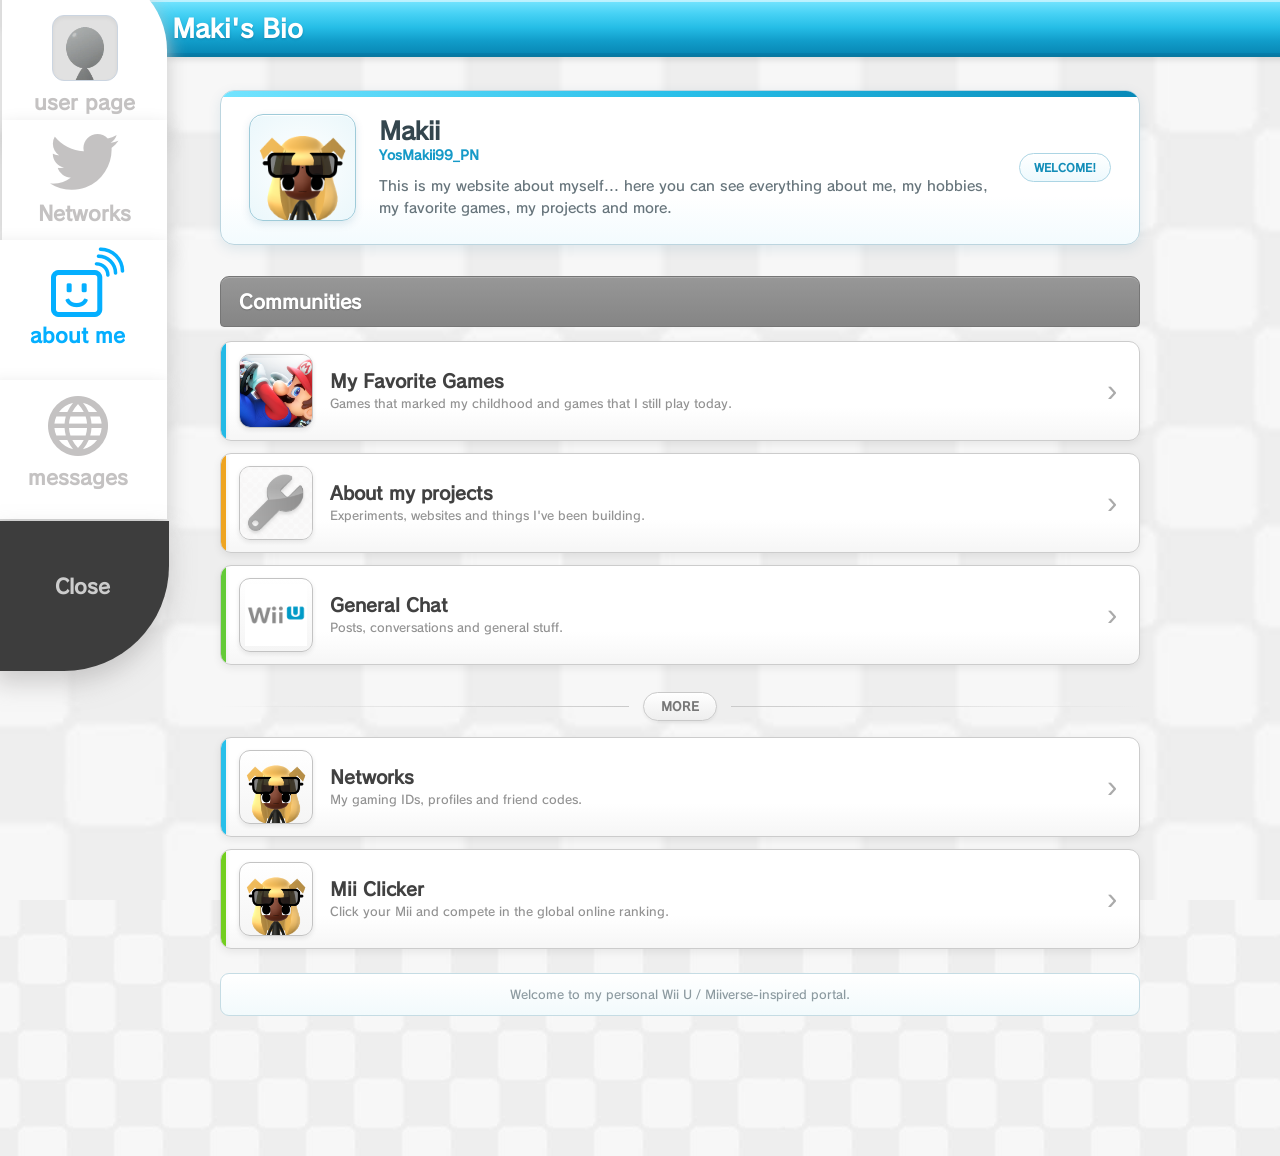
==== index.html @ bbc8789d "Add files via upload" ====
<!DOCTYPE html>
<html lang="es">
<head>
    <meta charset="UTF-8">
    <meta name="viewport" content="width=device-width, initial-scale=1.0">
    <script type="module" src="login/basedata.js"></script>
    <link rel="stylesheet" href="style.css">
    <head>
        <head>
    <head>
    <!-- 1. Primero cargamos el gestor -->
    <script src="mii/MiiLog.js"></script> 
    <script src="mii/Specialuser.js"></script> 
    <script type="module" src="login/basedata.js"></script>
    <script src="mii/Userdata.js"></script>
    <script src="portal/post/accounts.js"></script>


<script>
    
    document.addEventListener('DOMContentLoaded', () => {
        initPortal();
    });
</script>
    <!-- 2. Después cargamos el manager que depende del primero -->
    <script src="mii/baseDataMii/sessionManager.js"></script>
</head>
</head>
</head>
    <style>
body {
            margin: 0;
            padding: 50px;
            min-height: 100vh;
            font-family: 'MiiverseFont', sans-serif;
            position: relative;
            /* Eliminamos el background de aquí para pasarlo al fondo fijo */
        }

        /* Capa de fondo fija independiente para móviles y PC */
        body::before {
            content: "";
            position: fixed;
            top: 0;
            left: 0;
            width: 100vw;
            height: 100vh;
            background-image: url('background.png');
            background-repeat: no-repeat;
            background-position: center;
            background-size: cover; /* Cambiado a cover para que cubra toda la pantalla por completo */
            z-index: -10; /* Lo envía al fondo detrás de todos los elementos */
            pointer-events: none; /* Evita que interfiera con los clics o toques */
        }

        @media (max-width: 768px) {
            body {
                background-size: auto 110%;
            }
        }

        .card, .card-standard, .card-user {
            display: flex;
            flex-direction: column;
            align-items: center;
            justify-content: center;
            width: 170px;   
            height: 150px;   
            background-color: #ffffff;
            border-radius: 0;
            cursor: pointer;
            margin-bottom: 0;
            box-shadow: 0 10px 20px rgb(201, 201, 201);
        }

        .card-title-user {
            font-size: 20px;
            font-weight: 600;
            margin-top: 85px;
            color: #555555; 
            text-align: center;
            transition: color 0.2s ease;
            font-family: 'MiiverseFont', sans-serif;
        }

        .card-title {
            font-size: 20px;
            font-family: "MiiverseFont", sans-serif;
        }

        .card.selected,
        .card.selected .card-title,
        .selected .card-title-user {
            color:#00e1ff;
        }

        @font-face {
            font-family: "MiiverseIcons"; 
            src: url("font/MiiverseSymbols-Regular.ttf") format("truetype");
            font-weight: normal;
            font-style: normal;
        }
        @font-face {
            font-family: "MiiverseFont"; 
            src: url("font/nintendoNTLG-DB001.ttf") format("truetype");
            font-weight: normal;
            font-style: normal;
        }

        .favorite-button {
            position: absolute;
            top: 140px;      
            right: 40px;   
            width: 420px;
            height: 100px;
            background-color: #ffffff;
            border-radius: 14px;
            display: flex;
            align-items: center;
            padding-left: 20px;
            box-shadow: 0 8px 18px rgba(0,0,0,0.25);
            cursor: pointer;
        }

        .card-icons {
            font-family: "MiiverseIcons";
            font-size: 65px; 
            color: #c4c2c2ff;
            margin-left: 10px;
            transition: color 0.2s ease;
            margin-top: 10px;
        }

        .linea-degradada h1 {
            color: white;
            margin: 0;
            font-size: 24px;    
            text-transform: uppercase; 
        }

        .contenedor-seccion-roja {
            background-color: #ffffff;
            border: 1px solid #dcdcdc;
            border-radius: 12px;
            padding: 0 !important;   
            overflow: hidden;        
            margin-top: 25px;
            width: 100%;
            box-sizing: border-box;
            box-shadow: 0 10px 20px rgb(201, 201, 201);
        }

        .barra-roja-interna {
            width: 100%;
            height: 62px;
            background: linear-gradient(to right, #ff4d4d, #990000);
            display: flex;
            justify-content: center;
            align-items: center;
        }

        .barra-roja-interna h1 {
            color: white !important;
            margin: 0 !important;
            font-size: 24px;
            text-transform: uppercase;
            font-family: "MiiverseFont", sans-serif;
            font-weight: bold;
        }

        .lista-comunidades-pura {
            display: flex;
            flex-direction: column;
            width: 90%;                                     
            margin-left: 155px;              
            margin-top: 35px;
            font-family: "MiiverseFont", sans-serif;
        }

        /* --- CSS BLINDADO --- */
        #global-menu .card .symbol, 
        #global-menu .card .label, 
        #global-menu .card .icons, 
        #global-menu .card .name {
            color: #c4c2c2 !important;
        }

        #global-menu .card.selected .symbol, 
        #global-menu .card.selected .label, 
        #global-menu .card.selected .icons, 
        #global-menu .card.selected .name {
            color: #04afff !important;
        }

        #global-menu a { 
            text-decoration: none !important; 
            color: inherit !important; 
        }
        /* -------------------- */
    </style>
</head>
<body style="background-image: url(background.png);">

<!-- SIDEBAR MENU GLOBAL -->
<menu id="global-menu" style="position: fixed; z-index: 10; padding: 0; margin: 0; list-style: none;">
    <li id="global-menu-mymenu" class="card card-standard" style="position: fixed; border-top-right-radius: 80px; top: -30px; left: 2px; width: 165px; height: 170px; margin: 0;">
        <a href="javascript:void(0);" onclick="conmutarPortal(5, 'global-menu-mymenu')" style="display: flex; flex-direction: column; align-items: center; justify-content: center; height: 100%; text-decoration: none; padding: 0;">
            <div class="mii-icon" style="width: 64px; height: 64px; background-color: #e1e1e1; border-radius: 12px; border: 1px solid #cbd5e1; box-shadow: inset 0 2px 4px rgba(0,0,0,0.05); overflow: hidden; display: flex; align-items: center; justify-content: center; margin-top: 20px;">
                <img id="user-sidebar-avatar" src="img/games/Dummy_mii_user.png" style="width: 110%; height: 110%; object-fit: cover;" onerror="this.src='img/games/Dummy_mii_user.png';">
            </div>
            <span id="user-sidebar-name" class="label" style="font-family: 'MiiverseFont', sans-serif !important; font-size: 20px !important; font-weight: 600 !important;  !important; text-align: center; margin-top: 8px !important; display: block;">user page</span>
        </a>
    </li>

    <li id="global-menu-feed" class="card card-standard" style="position: fixed; top: 120px; left: 2px; width: 165px; height: 130px; margin: 0;">
        <!-- Botón de Networks pasa el 4 y su propio ID -->
        <a href="javascript:void(0);" onclick="conmutarPortal(4, 'global-menu-feed')" style="display: flex; flex-direction: column; align-items: center; justify-content: center; height: 100%; text-decoration: none; padding: 0;">
            <span class="icons" style="font-family: 'MiiverseIcons' !important; font-size: 65px !important; line-height: 1; display: block; margin-top: -15px;">1</span>
            <span class="name" style="font-family: 'MiiverseFont', sans-serif !important; font-size: 20px !important; font-weight: 600 !important; text-align: center; margin-top: 5px; display: block;">Networks</span>
        </a>
    </li>

    <li id="global-menu-community" class="card card-standard selected" style="position: fixed; top: 240px; left: -12px; width: 179px; height: 140px; margin: 0;">
        <!-- Botón About Me pasa el 0 y su propio ID -->
        <a href="javascript:void(0);" onclick="conmutarPortal(0, 'global-menu-community')" style="display: flex; flex-direction: column; align-items: center; justify-content: center; height: 100%; text-decoration: none; padding: 0;">
            <span class="symbol" style="font-family: 'MiiverseIcons' !important; font-size: 65px !important; line-height: 1; display: block; margin-top: -20px; margin-left: 20px;">a</span>
            <span class="label" style="font-family: 'MiiverseFont', sans-serif !important; font-size: 20px !important; font-weight: 600 !important; text-align: center; margin-top: 5px; display: block;">about me</span>
        </a>
    </li>

    <li id="global-menu-message" class="card card-standard" style="position: fixed; top: 380px; left: -12px; width: 179px; height: 139px; margin: 0;" onclick="conmutarPortal(6, 'global-menu-message')">
    <a href="#" style="display: flex; flex-direction: column; align-items: center; justify-content: center; height: 100%; text-decoration: none; padding: 0;">
        <span class="symbol" style="font-family: 'MiiverseIcons' !important; font-size: 65px !important; line-height: 1; display: block; margin-top: -15px;">o</span>
        <span class="label" style="font-family: 'MiiverseFont', sans-serif !important; font-size: 20px !important; font-weight: 600 !important; text-align: center; margin-top: 5px; display: block;">messages</span>
    </a>
</li>

    <li id="boton-navegacion-miiverse" class="card card-exit" style="position: fixed; top: 521px; left: -5px; width: 174px; height: 150px; border-bottom-right-radius: 105px; margin: 0; background: #3d3d3d !important; box-shadow: 0 12px 25px rgba(163, 161, 161, 0.5) !important; border: none !important;" onclick="manejadorNavegacionFija();">
        <a href="#" role="button" style="display: flex; flex-direction: column; align-items: center; justify-content: center; height: 100%; text-decoration: none; padding: 0;">
            <span id="nav-icono-wiiu" class="" img src="img/closeX.png" style="color: #777; margin-top: 0px; font-size: 24px; font-weight: bold; display: block;"></span>
            <span id="nav-texto-wiiu" class="" style="font-family: 'MiiverseFont', sans-serif !important; font-size: 20px !important; font-weight: 600 !important; color: #ccc !important; text-align: center; margin-top: -20px !important; display: block;">Close</span>
        </a>
    </li>
</menu>


<!-- ============================================================
     ============================================================
                    MAKI'S BIO — HOME PORTAL
                  MIIVERSE / WII U REMASTER
                       SINGLE LIST UI
     ============================================================
     ============================================================

     NAVEGACIÓN:

     1 = My Favorite Games
     2 = About my projects
     4 = Networks
     6 = Mii Clicker
     7 = General Chat

     ============================================================ -->


<style>

/* ============================================================
   ============================================================
                           HOME
   ============================================================
   ============================================================ */

#vista-perfil {
    position: relative;
    z-index: 1;

    min-height: 1000px;

    font-family:
        'MiiverseFont',
        sans-serif;
}


/* ============================================================
   ============================================================
                      TOPBAR PRINCIPAL
   ============================================================
   ============================================================ */

#vista-perfil .home-topbar {
    margin-top: -50px;
    margin-left: 100px;
    width: 1385px;

    padding:
        15px 22px;

    background:
        linear-gradient(
            to bottom,
            #77e5ff 0%,
            #48d2f5 24%,
            #25bde6 50%,
            #119dca 74%,
            #0786b3 100%
        );

    border-bottom:
        2px solid #0879a1;

    box-shadow:
        inset 0 2px 0 rgba(255,255,255,.52),
        inset 0 -2px 0 rgba(0,75,115,.17),
        0 3px 6px rgba(0,0,0,.10);
}


/* ============================================================
   TOPBAR INNER
   ============================================================ */

#vista-perfil .home-topbar-inner {
    display: flex;

    align-items: center;

    justify-content:
        space-between;
}


/* ============================================================
   TÍTULO
   ============================================================ */

#vista-perfil .home-topbar h1 {
    margin: 0;

    color:
        #ffffff;

    font-size:
        25px;

    font-weight:
        bold;

    line-height:
        1;

    text-shadow:
        0 1px 2px rgba(0,70,110,.30);
}


/* ============================================================
   BADGE HOME
   ============================================================ */

#vista-perfil .home-topbar-badge {
    padding:
        5px 13px;

    color:
        #ffffff;

    font-size:
        11px;

    font-weight:
        bold;

    border:
        1px solid rgba(255,255,255,.58);

    border-radius:
        20px;

    background:
        rgba(0,100,150,.17);

    box-shadow:
        inset 0 1px 0 rgba(255,255,255,.22);

    text-shadow:
        0 1px 1px rgba(0,0,0,.13);
}


/* ============================================================
   ============================================================
                        PAGE PRINCIPAL
   ============================================================
   ============================================================ */

#vista-perfil .home-page {
    width:
        78%;

    max-width:
        1080px;

    margin-left:
        170px;

    margin-top:
        33px;

    padding-bottom:
        90px;

    box-sizing:
        border-box;
}


/* ============================================================
   ============================================================
                  TARJETA DE BIENVENIDA
   ============================================================
   ============================================================ */

#vista-perfil .home-profile-card {
    position:
        relative;

    overflow:
        hidden;

    min-height:
        155px;

    display:
        flex;

    align-items:
        center;

    padding:
        23px 28px;

    box-sizing:
        border-box;

    background:
        linear-gradient(
            to bottom,
            #ffffff 0%,
            #ffffff 69%,
            #f3fbfe 100%
        );

    border:
        1px solid #bcd5df;

    border-radius:
        14px;

    box-shadow:
        0 4px 13px rgba(0,90,130,.10),
        inset 0 1px 0 #ffffff;
}


/* ============================================================
   FRANJA AZUL SUPERIOR
   ============================================================ */

#vista-perfil .home-profile-card::before {
    content:
        "";

    position:
        absolute;

    top:
        0;

    left:
        0;

    right:
        0;

    height:
        6px;

    background:
        linear-gradient(
            to right,
            #73e4ff,
            #28bfe9,
            #0789b8
        );
}


/* ============================================================
   MII FRAME
   ============================================================ */

#vista-perfil .home-profile-mii-frame {
    position:
        relative;

    width:
        105px;

    height:
        105px;

    flex-shrink:
        0;

    overflow:
        hidden;

    background:
        radial-gradient(
            circle at center,
            #ffffff,
            #eaf7fb
        );

    border:
        1px solid #9fcbd9;

    border-radius:
        14px;

    box-shadow:
        0 3px 8px rgba(0,80,120,.12),
        inset 0 1px 0 #ffffff;
}


/* ============================================================
   MII
   ============================================================ */

#vista-perfil .home-profile-mii {
    display:
        block;

    width:
        100%;

    height:
        100%;

    object-fit:
        cover;

    object-position:
        center;
}


/* ============================================================
   PROFILE INFO
   ============================================================ */

#vista-perfil .home-profile-info {
    flex:
        1;

    min-width:
        0;

    margin-left:
        23px;
}


/* ============================================================
   NOMBRE
   ============================================================ */

#vista-perfil .home-profile-name {
    display:
        block;

    color:
        #34464e;

    font-size:
        24px;

    font-weight:
        bold;

    line-height:
        1.15;
}


/* ============================================================
   PNID
   ============================================================ */

#vista-perfil .home-profile-pnid {
    display:
        block;

    margin-top:
        3px;

    color:
        #169ac8;

    font-size:
        13px;

    font-weight:
        bold;
}


/* ============================================================
   DESCRIPCIÓN
   ============================================================ */

#vista-perfil .home-profile-description {
    max-width:
        720px;

    margin:
        12px 0 0 0;

    color:
        #66747b;

    font-size:
        14px;

    line-height:
        1.55;
}


/* ============================================================
   STATUS
   ============================================================ */

#vista-perfil .home-profile-status {
    margin-left:
        25px;

    padding:
        7px 14px;

    flex-shrink:
        0;

    color:
        #138db8;

    font-size:
        11px;

    font-weight:
        bold;

    background:
        linear-gradient(
            to bottom,
            #ffffff,
            #edf9fd
        );

    border:
        1px solid #acd5e4;

    border-radius:
        16px;

    box-shadow:
        inset 0 1px 0 #ffffff;
}


/* ============================================================
   ============================================================
                    COMMUNITY HEADER
   ============================================================
   ============================================================ */

#vista-perfil .home-section-header {
    margin-top:
        31px;

    margin-bottom:
        14px;

    padding:
        12px 18px;

    color:
        #ffffff;

    font-size:
        19px;

    font-weight:
        bold;

    background:
        linear-gradient(
            to bottom,
            #979797,
            #858585
        );

    border:
        1px solid #767676;

    border-radius:
        9px 9px 4px 4px;

    box-shadow:
        inset 0 1px 0 rgba(255,255,255,.22);

    text-shadow:
        0 1px 1px rgba(0,0,0,.20);
}


/* ============================================================
   ============================================================
                  LISTA DE UNA SOLA COLUMNA
   ============================================================
   ============================================================ */

#vista-perfil .home-community-list {
    display:
        flex;

    flex-direction:
        column;

    width:
        100%;

    gap:
        12px;
}


/* ============================================================
   ============================================================
                    COMMUNITY BUTTON
   ============================================================
   ============================================================ */

#vista-perfil .home-community {
    position:
        relative;

    width:
        100%;

    min-height:
        96px;

    display:
        flex;

    align-items:
        center;

    padding:
        12px 58px 12px 14px;

    box-sizing:
        border-box;

    overflow:
        hidden;

    cursor:
        pointer;

    text-align:
        left;

    font-family:
        'MiiverseFont',
        sans-serif;

    background:
        linear-gradient(
            to bottom,
            #ffffff 0%,
            #ffffff 67%,
            #f6f6f6 100%
        );

    border:
        1px solid #cccccc;

    border-radius:
        11px;

    box-shadow:
        0 3px 8px rgba(0,0,0,.07),
        inset 0 1px 0 #ffffff;

    outline:
        none;

    transition:
        transform .09s ease,
        border-color .09s ease,
        box-shadow .09s ease,
        background .09s ease;
}


/* ============================================================
   HOVER
   ============================================================ */

#vista-perfil .home-community:hover {
    transform:
        translateY(-2px);

    border-color:
        #9ccfdf;

    background:
        linear-gradient(
            to bottom,
            #ffffff,
            #f7fcfe
        );

    box-shadow:
        0 6px 12px rgba(0,110,160,.12),
        inset 0 1px 0 #ffffff;
}


/* ============================================================
   CLICK
   ============================================================ */

#vista-perfil .home-community:active {
    transform:
        translateY(1px);
}


/* ============================================================
   COLOR STRIP IZQUIERDO
   ============================================================ */

#vista-perfil .home-community::before {
    content:
        "";

    position:
        absolute;

    top:
        0;

    left:
        0;

    bottom:
        0;

    width:
        5px;

    background:
        var(--community-color);

    box-shadow:
        1px 0 4px rgba(0,0,0,.06);
}


/* ============================================================
   ============================================================
                    ICONO DE COMUNIDAD
   ============================================================
   ============================================================ */

#vista-perfil .home-community-icon {
    position:
        relative;

    width:
        72px;

    height:
        72px;

    flex-shrink:
        0;

    overflow:
        hidden;

    display:
        flex;

    align-items:
        center;

    justify-content:
        center;

    margin-left:
        4px;

    margin-right:
        17px;

    background:
        linear-gradient(
            to bottom,
            #ffffff,
            #f5f5f5
        );

    border:
        1px solid #c3c3c3;

    border-radius:
        11px;

    box-shadow:
        0 2px 5px rgba(0,0,0,.09),
        inset 0 1px 0 rgba(255,255,255,.85);
}


/* ============================================================
   BRILLO EN ICONO
   ============================================================ */

#vista-perfil .home-community-icon::after {
    content:
        "";

    position:
        absolute;

    left:
        4px;

    right:
        4px;

    top:
        3px;

    height:
        18px;

    pointer-events:
        none;

    border-radius:
        8px 8px 50% 50%;

    background:
        linear-gradient(
            to bottom,
            rgba(255,255,255,.35),
            rgba(255,255,255,0)
        );
}


/* ============================================================
   IMAGEN ICONO
   ============================================================ */

#vista-perfil .home-community-icon img {
    display:
        block;

    width:
        100%;

    height:
        100%;

    object-fit:
        cover;
}


/* ============================================================
   CONTAIN
   ============================================================ */

#vista-perfil .home-community-icon img.contain {
    width:
        87%;

    height:
        87%;

    object-fit:
        contain;
}


/* ============================================================
   ============================================================
                        TEXTOS
   ============================================================
   ============================================================ */

#vista-perfil .home-community-info {
    flex:
        1;

    min-width:
        0;
}


/* ============================================================
   TÍTULO
   ============================================================ */

#vista-perfil .home-community-title {
    display:
        block;

    color:
        #414141;

    font-size:
        18px;

    font-weight:
        bold;

    line-height:
        1.2;
}


/* ============================================================
   DESCRIPCIÓN
   ============================================================ */

#vista-perfil .home-community-description {
    display:
        block;

    margin-top:
        5px;

    color:
        #929292;

    font-size:
        12px;

    line-height:
        1.35;
}


/* ============================================================
   ============================================================
                         FLECHA
   ============================================================
   ============================================================ */

#vista-perfil .home-community-arrow {
    position:
        absolute;

    top:
        50%;

    right:
        22px;

    transform:
        translateY(-50%);

    color:
        #aaaaaa;

    font-family:
        Arial,
        sans-serif;

    font-size:
        31px;

    font-weight:
        normal;

    transition:
        color .09s ease,
        right .09s ease;
}


/* ============================================================
   FLECHA HOVER
   ============================================================ */

#vista-perfil
.home-community:hover
.home-community-arrow {

    color:
        var(--community-color);

    right:
        18px;
}


/* ============================================================
   ============================================================
                     COLORES COMUNIDADES
   ============================================================
   ============================================================ */


/* FAVORITE GAMES */

#vista-perfil .community-games {
    --community-color:
        #23b9e5;
}


/* PROJECTS */

#vista-perfil .community-projects {
    --community-color:
        #eea421;
}


/* GENERAL CHAT */

#vista-perfil .community-general {
    --community-color:
        #63ca37;
}


/* NETWORKS */

#vista-perfil .community-networks {
    --community-color:
        #28bfe9;
}


/* MII CLICKER */

#vista-perfil .community-clicker {
    --community-color:
        #72ce1f;
}


/* ============================================================
   ============================================================
                         MORE
   ============================================================
   ============================================================ */

#vista-perfil .home-more-separator {
    position:
        relative;

    display:
        flex;

    align-items:
        center;

    gap:
        14px;

    margin:
        27px 0 16px 0;
}


/* ============================================================
   LÍNEAS
   ============================================================ */

#vista-perfil .home-more-separator::before,
#vista-perfil .home-more-separator::after {
    content:
        "";

    flex:
        1;

    height:
        1px;
}


#vista-perfil .home-more-separator::before {
    background:
        linear-gradient(
            to right,
            transparent,
            #cacaca
        );
}


#vista-perfil .home-more-separator::after {
    background:
        linear-gradient(
            to left,
            transparent,
            #cacaca
        );
}


/* ============================================================
   PASTILLA MORE
   ============================================================ */

#vista-perfil .home-more-separator span {
    min-width:
        70px;

    padding:
        6px 17px;

    box-sizing:
        border-box;

    text-align:
        center;

    color:
        #777777;

    font-size:
        12px;

    font-weight:
        bold;

    text-transform:
        uppercase;

    background:
        linear-gradient(
            to bottom,
            #ffffff,
            #eeeeee
        );

    border:
        1px solid #c9c9c9;

    border-radius:
        18px;

    box-shadow:
        inset 0 1px 0 #ffffff,
        0 2px 3px rgba(0,0,0,.05);
}


/* ============================================================
   ============================================================
                          FOOTER
   ============================================================
   ============================================================ */

#vista-perfil .home-footer-info {
    padding:
        13px 18px;

    margin-top:
        24px;

    text-align:
        center;

    color:
        #8c9aa0;

    font-size:
        12px;

    background:
        linear-gradient(
            to bottom,
            #ffffff,
            #f2fafc
        );

    border:
        1px solid #c5dce4;

    border-radius:
        9px;

    box-shadow:
        inset 0 1px 0 #ffffff;
}


/* ============================================================
   ============================================================
                         RESPONSIVE
   ============================================================
   ============================================================ */

@media screen and (max-width:1000px) {

    #vista-perfil .home-page {
        width:
            auto;

        margin-left:
            185px;

        margin-right:
            20px;
    }

}


@media screen and (max-width:760px) {

    #vista-perfil .home-profile-status {
        display:
            none;
    }


    #vista-perfil .home-profile-mii-frame {
        width:
            85px;

        height:
            85px;
    }


    #vista-perfil .home-community-icon {
        width:
            62px;

        height:
            62px;
    }


    #vista-perfil .home-community {
        min-height:
            84px;
    }

}

</style>



<!-- ============================================================
     ============================================================
                         HOME VIEW
     ============================================================
     ============================================================ -->

<div
    id="vista-perfil"

    style="
        display:block;
        position:relative;
        z-index:1;
    "
>


    <!-- ========================================================
         ========================================================
                            TOPBAR
         ========================================================
         ======================================================== -->

    <div class="home-topbar">


        <div class="home-topbar-inner">


            <h1>
                Maki's Bio
            </h1>


            <div class="home-topbar-badge">
                HOME
            </div>


        </div>


    </div>



    <!-- ========================================================
         ========================================================
                          PAGE
         ========================================================
         ======================================================== -->

    <div class="home-page">



        <!-- ====================================================
             ====================================================
                       PROFILE / WELCOME
             ====================================================
             ==================================================== -->

        <section class="home-profile-card">



            <!-- =================================================
                 MII
                 ================================================= -->

            <div class="home-profile-mii-frame">


                <img
                    class="home-profile-mii"

                    src="mii/miiOwner.png"

                    alt="Makii"
                >


            </div>



            <!-- =================================================
                 INFO
                 ================================================= -->

            <div class="home-profile-info">


                <span class="home-profile-name">
                    Makii
                </span>


                <span class="home-profile-pnid">
                    YosMakii99_PN
                </span>


                <p class="home-profile-description">
                    This is my website about myself... here you can
                    see everything about me, my hobbies, my favorite
                    games, my projects and more.
                </p>


            </div>



            <!-- =================================================
                 WELCOME
                 ================================================= -->

            <div class="home-profile-status">
                WELCOME!
            </div>


        </section>



        <!-- ====================================================
             ====================================================
                         COMMUNITIES
             ====================================================
             ==================================================== -->

        <div class="home-section-header">
            Communities
        </div>



        <!-- ====================================================
             LISTA PRINCIPAL
             ==================================================== -->

        <div class="home-community-list">



            <!-- =================================================
                 MY FAVORITE GAMES
                 ================================================= -->

            <button
                type="button"

                class="
                    home-community
                    community-games
                "

                onclick="
                    conmutarPortal(
                        1,
                        'global-menu-community'
                    )
                "
            >


                <div class="home-community-icon">


                    <img
                        src="img/games/mk8.png"

                        alt="My Favorite Games"
                    >


                </div>



                <div class="home-community-info">


                    <span class="home-community-title">
                        My Favorite Games
                    </span>


                    <span class="home-community-description">
                        Games that marked my childhood and games
                        that I still play today.
                    </span>


                </div>



                <span class="home-community-arrow">
                    ›
                </span>


            </button>



            <!-- =================================================
                 ABOUT MY PROJECTS
                 ================================================= -->

            <button
                type="button"

                class="
                    home-community
                    community-projects
                "

                onclick="
                    conmutarPortal(
                        2,
                        'global-menu-community'
                    )
                "
            >


                <div class="home-community-icon">


                    <img
                        src="img/games/174095.png"

                        alt="About my projects"
                    >


                </div>



                <div class="home-community-info">


                    <span class="home-community-title">
                        About my projects
                    </span>


                    <span class="home-community-description">
                        Experiments, websites and things
                        I've been building.
                    </span>


                </div>



                <span class="home-community-arrow">
                    ›
                </span>


            </button>



            <!-- =================================================
                 GENERAL CHAT
                 ================================================= -->

            <button
                type="button"

                class="
                    home-community
                    community-general
                "

                onclick="
                    conmutarPortal(
                        7,
                        'global-menu-community'
                    )
                "
            >


                <div class="home-community-icon">


                    <img
                        class="contain"

                        src="img/games/wii-u-logo-png_seeklogo-312570.png"

                        alt="General Chat"
                    >


                </div>



                <div class="home-community-info">


                    <span class="home-community-title">
                        General Chat
                    </span>


                    <span class="home-community-description">
                        Posts, conversations and general stuff.
                    </span>


                </div>



                <span class="home-community-arrow">
                    ›
                </span>


            </button>



        </div>



        <!-- ====================================================
             ====================================================
                           MORE
             ====================================================
             ==================================================== -->

        <div class="home-more-separator">

            <span>
                More
            </span>

        </div>



        <!-- ====================================================
             MORE LIST
             ==================================================== -->

        <div class="home-community-list">



            <!-- =================================================
                 NETWORKS
                 ================================================= -->

            <button
                type="button"

                class="
                    home-community
                    community-networks
                "

                onclick="
                    conmutarPortal(
                        4,
                        'global-menu-community'
                    )
                "
            >


                <div class="home-community-icon">


                    <img
                        src="mii/miiOwner.png"

                        alt="Networks"
                    >


                </div>



                <div class="home-community-info">


                    <span class="home-community-title">
                        Networks
                    </span>


                    <span class="home-community-description">
                        My gaming IDs, profiles and friend codes.
                    </span>


                </div>



                <span class="home-community-arrow">
                    ›
                </span>


            </button>



            <!-- =================================================
                 MII CLICKER
                 ================================================= -->

            <button
                type="button"

                class="
                    home-community
                    community-clicker
                "

                onclick="
                    conmutarPortal(
                        6,
                        'global-menu-message'
                    )
                "
            >


                <div class="home-community-icon">


                    <img
                        src="mii/miiOwner.png"

                        alt="Mii Clicker"
                    >


                </div>



                <div class="home-community-info">


                    <span class="home-community-title">
                        Mii Clicker
                    </span>


                    <span class="home-community-description">
                        Click your Mii and compete in the
                        global online ranking.
                    </span>


                </div>



                <span class="home-community-arrow">
                    ›
                </span>


            </button>



        </div>



        <!-- ====================================================
             ====================================================
                           FOOTER
             ====================================================
             ==================================================== -->

        <div class="home-footer-info">
            Welcome to my personal Wii U / Miiverse-inspired portal.
        </div>



    </div>


</div>
<style>

#vista-juegos .games-clicker-style-topbar {
    margin-top: -50px;

    padding:
        15px 22px;
        margin-left: 100px;
        width: 1385px;

    background:
        linear-gradient(
            to bottom,
            #48d4ff 0%,
            #23bce9 42%,
            #119ed1 56%,
            #0784b6 100%
        );

    border-bottom:
        2px solid #08759f;

    box-shadow:
        inset 0 2px 0 rgba(255,255,255,.45),
        inset 0 -2px 0 rgba(0,70,110,.16),
        0 3px 6px rgba(0,0,0,.10);
}

#vista-juegos .games-clicker-style-topbar-inner {
    display: flex;

    align-items: center;

    justify-content: space-between;
}

#vista-juegos .games-clicker-style-topbar h1 {
    margin: 0;

    color: #ffffff;

    font-family:
        'MiiverseFont',
        sans-serif;

    font-size: 25px;

    font-weight: bold;

    line-height: 1;

    text-shadow:
        0 1px 2px rgba(0,0,0,.22);
}
#vista-juegos .games-clicker-style-badge {
    padding:
        5px 13px;

    color: #ffffff;

    font-family:
        'MiiverseFont',
        sans-serif;

    font-size: 11px;

    font-weight: bold;

    border:
        1px solid rgba(255,255,255,.48);

    border-radius:
        20px;

    background:
        rgba(0,0,0,.13);

    box-shadow:
        inset 0 1px 0 rgba(255,255,255,.18);

    text-shadow:
        0 1px 1px rgba(0,0,0,.15);
}
</style>
<div
    id="vista-juegos"

    style="
        display:none;
        position:relative;
        z-index:1;
    "
>
    <div class="games-clicker-style-topbar">
        <div class="games-clicker-style-topbar-inner">
            <h1>
                My Favorite Games
            </h1>
            <div class="games-clicker-style-badge">
                FAVORITE GAMES
            </div>
        </div>
    </div>
    <div style="position: relative; width: 95.90%; margin-left: 105px; margin-top: 0px;">
        <img src="img/games/zlCfzR3i9aY3AJxL6J.png" style="width: 100%; height: 200px; object-fit: cover; border-radius: 12px; box-shadow: 0 4px 12px rgba(0,0,0,0.08); display: block;">
        <div style="position: absolute; bottom: -30px; right: 0%; width: 100%; height: 90px; background-color: rgb(255, 255, 255); backdrop-filter: blur(6px); -webkit-backdrop-filter: blur(6px); border-radius: 14px; border: 1px solid rgba(0, 0, 0, 0.12); box-shadow: 0 6px 16px rgba(0,0,0,0.12); display: flex; align-items: center; padding: 0 20px; box-sizing: border-box; font-family: 'MiiverseFont', sans-serif; z-index: 5;">
            <div style="width: 72px; height: 72px; background-image: url('img/games/mk8.png'); background-size: cover; background-position: center; border-radius: 14px; border: 2px solid #ffffff; flex-shrink: 0; box-shadow: 0 4px 8px rgba(0,0,0,0.15); margin-top: -35px; z-index: 6;"></div>
            <div style="margin-left: 18px; display: flex; flex-direction: column; gap: 1px; flex-grow: 1;">
                <span style="font-size: 21px; font-weight: bold; color: #1f2937;">My Favorite Games</span>
                <span style="font-size: 13px; color: #555555; line-height: 1.3; max-width: 80%;">Welcome to my favorite games section!</span>
            </div>
        </div>
    </div>

    <div style="height: 60px;"></div>

    <!-- POST MARIO KART 8 -->
    <div style="display: flex; align-items: flex-start; width: 90.90%; margin-left: 125px; margin-top: 20px; font-family: 'MiiverseFont', sans-serif;">
        <div style="width: 72px; height: 72px; background-image: url('mii/miiOwner.png'); background-size: cover; background-position: center; background-color: #ffffff; border-radius: 14px; border: 1px solid #cbd5e1; box-shadow: 0 4px 10px rgba(0,0,0,0.06); flex-shrink: 0; position: relative;"></div>
        <div style="width: 0; height: 0; border-top: 10px solid transparent; border-bottom: 10px solid transparent; border-right: 12px solid #ffffff; margin-top: 26px; margin-left: 8px; filter: drop-shadow(-1px 2px 1px rgba(0,0,0,0.04)); z-index: 2;"></div>
        <div style="flex-grow: 1; background-color: #ffffff; border: 1px solid #dcdcdc; border-radius: 16px; box-shadow: 0 4px 12px rgba(0, 0, 0, 0.05); display: flex; flex-direction: column; overflow: hidden; margin-left: -1px;">
            <div style="background-color: #f7f9fa; padding: 8px 16px; display: flex; justify-content: space-between; align-items: center; border-bottom: 1px solid #edf2f7;">
                <span style="font-weight: bold; color: #4a5568; font-size: 14px;">Mario Kart 8</span>
                <span style="color: #a0aec0; font-size: 12px;">23/06/2026</span>
            </div>
            <div style="padding: 18px 20px; min-height: 80px;">
                <img src="img/games/mk8.png" style="width: 36px; height: 36px; float: left; margin-right: 12px; border-radius: 6px; border: 1px solid #e2e8f0;">
                <p style="margin: 0; color: #2d3748; font-size: 15px; line-height: 1.5; font-family: 'MiiverseFont', sans-serif;">
                   My Favorite Game Even its Mario Kart 8 since I was a kid I loved this game and I still love it, I have played it for many years and I will continue to play it for many more years... maybe can play Mario Kart World in the future.. since 2015 i had the opportunity to play this game (kiosk version) then i was able to play in 2016.. i think... this game was part of my life and... with this game i was able to get new friends.. I had moments that were very happy.. moments where I got frustrated because someone beat me... but overall (for me) this mostly gives me the idea that this game will continue being a game that marked a lot of my childhood... I met a lot of people with whom I managed to make a lot of connections.. around 2018-2019...
                </p>
            </div>
            <div style="background-color: #f7f9fa; padding: 8px 16px; display: flex; justify-content: space-between; align-items: center; border-top: 1px solid #edf2f7;">
                <button style="background: linear-gradient(to bottom, #f1f1f1, #f1f3f5); border: 1px solid #cbd5e1; border-radius: 20px; padding: 6px 16px; font-size: 14px; color: #4a5568; cursor: pointer; font-weight: bold; display: flex; align-items: center; gap: 6px; font-family: 'MiiverseFont', sans-serif;">
                    <span style="font-family: 'MiiverseIcons'; font-size: 20px; color: #7e7e7e; font-weight: normal; line-height: 1;">E</span> Yeah!
                </button>
                <div style="display: flex; gap: 14px; color: #718096; font-size: 13px;"><span> 0</span></div>
            </div>
        </div>
    </div>

    <!-- POST FORTNITE -->
    <div style="display: flex; align-items: flex-start; width: 90.90%; margin-left: 125px; font-family: 'MiiverseFont', sans-serif; margin-top: 30px;">
        <div style="width: 72px; height: 72px; background-image: url('mii/miiOwner.png'); background-size: cover; background-position: center; background-color: #ffffff; border-radius: 14px; border: 1px solid #cbd5e1; box-shadow: 0 4px 10px rgba(0,0,0,0.06); flex-shrink: 0; position: relative;"></div>
        <div style="width: 0; height: 0; border-top: 10px solid transparent; border-bottom: 10px solid transparent; border-right: 12px solid #ffffff; margin-top: 26px; margin-left: 8px; filter: drop-shadow(-1px 2px 1px rgba(0,0,0,0.04)); z-index: 2;"></div>
        <div style="flex-grow: 1; background-color: #ffffff; border: 1px solid #dcdcdc; border-radius: 16px; box-shadow: 0 4px 12px rgba(0, 0, 0, 0.05); display: flex; flex-direction: column; overflow: hidden; margin-left: -1px;">
            <div style="background-color: #f7f9fa; padding: 8px 16px; display: flex; justify-content: space-between; align-items: center; border-bottom: 1px solid #edf2f7;">
                <span style="font-weight: bold; color: #4a5568; font-size: 14px;">Fortnite</span>
                <span style="color: #a0aec0; font-size: 12px;">23/06/2026</span>
            </div>
            <div style="padding: 18px 20px; min-height: 80px;">
                <img src="img/games/FortniteLogo.png" style="width: 36px; height: 36px; float: left; margin-right: 12px; border-radius: 6px; border: 1px solid #e2e8f0;">
                <p style="margin: 0; color: #2d3748; font-size: 15px; line-height: 1.5; font-family: 'MiiverseFont', sans-serif;">
                    Fortnite is a game that i play almost everytime and im very active in this game.. if you want to play with me... You can see me My Epic Games ID in "Networks" feel free to add me and we can play together.
                </p>
            </div>
            <div style="background-color: #f7f9fa; padding: 8px 16px; display: flex; justify-content: space-between; align-items: center; border-top: 1px solid #edf2f7;">
                <button style="background: linear-gradient(to bottom, #f1f1f1, #f1f3f5); border: 1px solid #cbd5e1; border-radius: 20px; padding: 6px 16px; font-size: 14px; color: #4a5568; cursor: pointer; font-weight: bold; display: flex; align-items: center; gap: 6px; font-family: 'MiiverseFont', sans-serif;">
                    <span style="font-family: 'MiiverseIcons'; font-size: 20px; color: #7e7e7e; font-weight: normal; line-height: 1;">E</span> Yeah!
                </button>
                <div style="display: flex; gap: 14px; color: #718096; font-size: 13px;"><span> 0</span></div>
            </div>
        </div>
    </div>

    <!-- POST ROBLOX -->
    <div style="display: flex; align-items: flex-start; width: 90.90%; margin-left: 125px; font-family: 'MiiverseFont', sans-serif; margin-top: 30px;">
        <div style="width: 72px; height: 72px; background-image: url('mii/miiOwner.png'); background-size: cover; background-position: center; background-color: #ffffff; border-radius: 14px; border: 1px solid #cbd5e1; box-shadow: 0 4px 10px rgba(0,0,0,0.06); flex-shrink: 0; position: relative;"></div>
        <div style="width: 0; height: 0; border-top: 10px solid transparent; border-bottom: 10px solid transparent; border-right: 12px solid #ffffff; margin-top: 26px; margin-left: 8px; filter: drop-shadow(-1px 2px 1px rgba(0,0,0,0.04)); z-index: 2;"></div>
        <div style="flex-grow: 1; background-color: #ffffff; border: 1px solid #dcdcdc; border-radius: 16px; box-shadow: 0 4px 12px rgba(0, 0, 0, 0.05); display: flex; flex-direction: column; overflow: hidden; margin-left: -1px;">
            <div style="background-color: #f7f9fa; padding: 8px 16px; display: flex; justify-content: space-between; align-items: center; border-bottom: 1px solid #edf2f7;">
                <span style="font-weight: bold; color: #4a5568; font-size: 14px;">Roblox</span>
                <span style="color: #a0aec0; font-size: 12px;">23/06/2026</span>
            </div>
            <div style="padding: 18px 20px; min-height: 80px;">
                <img src="img/games/RobloxGame.png" style="width: 36px; height: 36px; float: left; margin-right: 12px; border-radius: 6px; border: 1px solid #e2e8f0;">
                <p style="margin: 0; color: #2d3748; font-size: 15px; line-height: 1.5; font-family: 'MiiverseFont', sans-serif;">
                    dragon ball rage (ROBLOX) is a fight game RPG with dragon ball z theme but im so obsesioned with it, i play this game almost everytime and im very active in this game.. im zenkai50 and i like wait for PvP..  if you want to play with me... You can see me My Roblox ID in "Networks" feel free to add me and we can play together!... even also play prision life.
                </p>
            </div>
            <div style="background-color: #f7f9fa; padding: 8px 16px; display: flex; justify-content: space-between; align-items: center; border-top: 1px solid #edf2f7;">
                <button style="background: linear-gradient(to bottom, #f1f1f1, #f1f3f5); border: 1px solid #cbd5e1; border-radius: 20px; padding: 6px 16px; font-size: 14px; color: #4a5568; cursor: pointer; font-weight: bold; display: flex; align-items: center; gap: 6px; font-family: 'MiiverseFont', sans-serif;">
                    <span style="font-family: 'MiiverseIcons'; font-size: 20px; color: #7e7e7e; font-weight: normal; line-height: 1;">E</span> Yeah!
                </button>
                <div style="display: flex; gap: 14px; color: #718096; font-size: 13px;"><span> 0</span></div>
            </div>
        </div>
    </div>

    <!-- EXTRA IMG POST -->
    <div style="display: flex; align-items: flex-start; width: 50.90%; margin-left: 125px; margin-top: 20px; font-family: 'MiiverseFont', sans-serif;">
        <div style="width: 72px; height: 72px; background-image: url('mii/miiOwner.png'); background-size: cover; border-radius: 14px; border: 1px solid #cbd5e1; flex-shrink: 0;"></div>
        <div style="width: 0; height: 0; border-top: 10px solid transparent; border-bottom: 10px solid transparent; border-right: 12px solid #ffffff; margin-top: 26px; margin-left: 8px; z-index: 2;"></div>
        <div style="flex-grow: 1; background-color: #ffffff; border: 1px solid #dcdcdc; border-radius: 16px; padding: 16px; margin-left: -1px; box-shadow: 0 4px 12px rgba(0, 0, 0, 0.05);">
            <div style="display: flex; justify-content: space-between; margin-bottom: 8px;">
                <span style="font-weight: bold; color: #4a5568;">Makii</span>
                <span style="color: #a0aec0; font-size: 13px;">1/1/1969</span>
            </div>
            <p style="margin: 0 0 12px 0; color: #2d3748;">¡why...!</p>
            <img src="portal/post/miiversePost.png" style="width: 80%; border-radius: 8px; border: 1px solid #e2e8f0; display: block; margin-bottom: 12px;">
            <div style="display: flex; justify-content: space-between; align-items: center; border-top: 1px solid #edf2f7; padding-top: 8px;">
                <button style="background: #f1f1f1; border: 1px solid #ccc; border-radius: 20px; padding: 4px 12px; cursor: pointer;">
                    <span style="font-family: 'MiiverseIcons';">E</span> Yeah!
                </button>
                <span style="color: #a0aec0; font-size: 13px;"></span>
            </div>
        </div>
    </div>
</div>

<style>

/* ============================================================
   VISTA GENERAL
   ============================================================ */

#vista-messages {
    position: relative;
    z-index: 1;
    min-height: 700px;

    font-family:
        'MiiverseFont',
        sans-serif;
}


/* ============================================================
   BARRA SUPERIOR VERDE
   ============================================================ */

#vista-messages .mii-clicker-topbar {
    margin-top: -50px;

    padding:
        15px
        22px;
        width: 1385px;
        margin-left: 100px;

    background:
        linear-gradient(
            to bottom,
            #86df29 0%,
            #6ec817 48%,
            #5bb50d 100%
        );

    border-bottom:
        2px solid #4d9b09;

    box-shadow:
        inset 0 1px 0 rgba(255,255,255,.42),
        inset 0 -1px 0 rgba(0,0,0,.08);
}


#vista-messages .mii-clicker-topbar-content {
    display: flex;

    align-items: center;

    justify-content:
        space-between;
}


#vista-messages .mii-clicker-topbar h1 {
    margin: 0;

    color:
        #ffffff;

    font-size:
        25px;

    font-weight:
        bold;

    text-shadow:
        0 1px 2px
        rgba(0,0,0,.20);
}


/* ============================================================
   CONTENEDOR PRINCIPAL
   ============================================================ */

#vista-messages .mii-clicker-page {
    width:
        78%;

    max-width:
        1050px;

    margin-left:
        170px;

    margin-top:
        35px;

    padding-bottom:
        60px;

    box-sizing:
        border-box;
}


/* ============================================================
   PANEL GENERAL
   ============================================================ */

#vista-messages .mii-clicker-panel {
    background:
        #ffffff;

    border:
        1px solid #d1d1d1;

    border-radius:
        12px;

    overflow:
        hidden;

    box-shadow:
        0 4px 12px
        rgba(0,0,0,.09);

    margin-bottom:
        26px;
}


/* ============================================================
   CABECERA GRIS
   ============================================================ */

#vista-messages .mii-clicker-panel-title {
    padding:
        14px
        20px;

    background:
        linear-gradient(
            to bottom,
            #979797 0%,
            #888888 48%,
            #797979 100%
        );

    border-bottom:
        1px solid #707070;

    color:
        #ffffff;

    font-size:
        23px;

    font-weight:
        bold;

    text-shadow:
        0 1px 1px
        rgba(0,0,0,.22);
}


/* ============================================================
   DESCRIPCIÓN
   ============================================================ */

#vista-messages .mii-clicker-description {
    padding:
        13px
        20px;

    color:
        #777777;

    font-size:
        15px;

    text-align:
        center;

    background:
        #fafafa;

    border-bottom:
        1px solid #e2e2e2;
}


/* ============================================================
   ============================================================
                         PODIO
   ============================================================
   ============================================================ */

#vista-messages .mii-clicker-podium {
    min-height:
        250px;

    display:
        flex;

    align-items:
        flex-end;

    justify-content:
        center;

    gap:
        22px;

    padding:
        28px
        24px
        30px
        24px;

    box-sizing:
        border-box;
}


/* ============================================================
   TARJETAS DEL PODIO
   ============================================================ */

#vista-messages .mii-clicker-place {
    position:
        relative;

    width:
        185px;

    box-sizing:
        border-box;

    text-align:
        center;

    background:
        linear-gradient(
            to bottom,
            #ffffff,
            #eeeeee
        );

    border:
        1px solid #c7c7c7;

    border-radius:
        10px;

    padding:
        12px
        10px
        15px
        10px;

    box-shadow:
        0 3px 6px rgba(0,0,0,.10),
        inset 0 1px 0 #ffffff;
}


/* ============================================================
   1ST
   ============================================================ */

#vista-messages .mii-clicker-place.first {
    min-height:
        210px;

    border-top:
        5px solid #f0c822;
}


/* ============================================================
   2ND
   ============================================================ */

#vista-messages .mii-clicker-place.second {
    min-height:
        185px;

    border-top:
        5px solid #a9afb4;
}


/* ============================================================
   3RD
   ============================================================ */

#vista-messages .mii-clicker-place.third {
    min-height:
        165px;

    border-top:
        5px solid #b77a47;
}


/* ============================================================
   TEXTO DE POSICIÓN
   ============================================================ */

#vista-messages .mii-clicker-place-number {
    font-size:
        28px;

    font-weight:
        bold;

    line-height:
        32px;

    margin-bottom:
        7px;
}


#vista-messages .first .mii-clicker-place-number {
    color:
        #d0a900;
}


#vista-messages .second .mii-clicker-place-number {
    color:
        #858b91;
}


#vista-messages .third .mii-clicker-place-number {
    color:
        #9f6737;
}


/* ============================================================
   MII DEL TOP 3

   NINGÚN BADGE.
   NINGUNA INSIGNIA.
   ============================================================ */

#vista-messages .mii-clicker-place-avatar {
    width:
        78px;

    height:
        78px;

    margin:
        0 auto
        8px auto;

    overflow:
        hidden;

    background-color:
        #ececec;

    background-image:
        url('img/games/Dummy_mii_user.png');

    background-size:
        cover;

    background-position:
        center;

    background-repeat:
        no-repeat;

    border:
        1px solid #bbbbbb;

    border-radius:
        10px;

    box-shadow:
        inset 0 1px 2px
        rgba(0,0,0,.07);
}


/* ============================================================
   PNID DEL RANKING
   ============================================================ */

#vista-messages .mii-clicker-place-pnid {
    display:
        block;

    width:
        100%;

    overflow:
        hidden;

    white-space:
        nowrap;

    text-overflow:
        ellipsis;

    color:
        #484848;

    font-size:
        15px;

    font-weight:
        bold;
}


/* ============================================================
   SCORE DEL RANKING
   ============================================================ */

#vista-messages .mii-clicker-place-score {
    display:
        block;

    margin-top:
        5px;

    color:
        #777777;

    font-size:
        13px;
}


/* ============================================================
   ============================================================
                       ZONA DEL JUEGO
   ============================================================
   ============================================================ */

#vista-messages .mii-clicker-game {
    position:
        relative;

    padding:
        27px
        25px
        36px
        25px;

    text-align:
        center;
}


/* ============================================================
   PNID ACTUAL
   ============================================================ */

#vista-messages #mii-clicker-pnid {
    color:
        #555555;

    font-size:
        20px;

    font-weight:
        bold;

    margin-bottom:
        5px;
}


/* ============================================================
   INSTRUCCIÓN
   ============================================================ */

#vista-messages .mii-clicker-instruction {
    color:
        #888888;

    font-size:
        14px;

    margin-bottom:
        18px;
}


/* ============================================================
   SCORE PRINCIPAL
   ============================================================ */

#vista-messages #mii-clicker-score {
    color:
        #65bf0b;

    font-size:
        52px;

    line-height:
        55px;

    font-weight:
        bold;

    margin-bottom:
        0;

    text-shadow:
        0 1px 0
        #ffffff;
}


#vista-messages .mii-clicker-score-label {
    color:
        #999999;

    font-size:
        14px;

    margin-bottom:
        22px;
}

#vista-messages .mii-clicker-mii-stage {
    position:
        relative;

    width:
        300px;

    height:
        360px;

    margin:
        0 auto
        22px auto;

    overflow:
        hidden;

    background:
        radial-gradient(
            ellipse at center bottom,
            #ffffff 0%,
            #f6f6f6 55%,
            #e9e9e9 100%
        );

    border:
        2px solid #c3c3c3;

    border-radius:
        18px;

    box-shadow:
        inset 0 2px 5px rgba(0,0,0,.07),
        0 3px 6px rgba(0,0,0,.08);
}


/* ============================================================
   SOMBRA DEL MII
   ============================================================ */

#vista-messages .mii-clicker-floor {
    position:
        absolute;

    left:
        50%;

    bottom:
        25px;

    width:
        190px;

    height:
        20px;

    margin-left:
        -95px;

    border-radius:
        50%;

    background:
        radial-gradient(
            ellipse at center,
            rgba(0,0,0,.16) 0%,
            rgba(0,0,0,.06) 45%,
            rgba(0,0,0,0) 72%
        );

    pointer-events:
        none;
}


/* ============================================================
   MII DE CUERPO COMPLETO
   ============================================================ */

#vista-messages #mii-clicker-mii {
    position:
        relative;

    z-index:
        2;

    display:
        block;

    width:
        100%;

    height:
        100%;

    object-fit:
        contain;

    object-position:
        center center;

    pointer-events:
        none;

    -webkit-user-select:
        none;

    user-select:
        none;
}


/* ============================================================
   ============================================================
                   BOTÓN WII U / MIIVERSE
   ============================================================
   ============================================================ */

#vista-messages #mii-clicker-click-button {
    position:
        relative;

    display:
        block;

    width:
        300px;

    height:
        66px;

    margin:
        0 auto;

    box-sizing:
        border-box;

    cursor:
        pointer;

    outline:
        none;

    color:
        #ffffff;

    font-family:
        'MiiverseFont',
        sans-serif;

    font-size:
        24px;

    font-weight:
        bold;

    text-align:
        center;

    text-shadow:
        0 1px 1px
        rgba(0,0,0,.20);

    background:
        linear-gradient(
            to bottom,
            #92e93c 0%,
            #78d51f 42%,
            #64be12 55%,
            #55aa09 100%
        );

    border:
        2px solid #519f0b;

    border-radius:
        12px;

    box-shadow:
        inset 0 2px 0 rgba(255,255,255,.48),
        inset 0 -3px 0 rgba(50,110,0,.22),
        0 5px 0 #438b08,
        0 7px 8px rgba(0,0,0,.18);

    -webkit-tap-highlight-color:
        transparent;

    -webkit-user-select:
        none;

    user-select:
        none;

    transition:
        transform .055s,
        box-shadow .055s,
        background .055s;
}


/* ============================================================
   BRILLO DEL BOTÓN
   ============================================================ */

#vista-messages #mii-clicker-click-button::before {
    content:
        "";

    position:
        absolute;

    top:
        4px;

    left:
        10px;

    right:
        10px;

    height:
        17px;

    border-radius:
        8px 8px 50% 50%;

    background:
        linear-gradient(
            to bottom,
            rgba(255,255,255,.35),
            rgba(255,255,255,0)
        );

    pointer-events:
        none;
}


/* ============================================================
   BOTÓN PRESIONADO
   ============================================================ */

#vista-messages
#mii-clicker-click-button.mii-clicker-pressed {
    transform:
        translateY(4px);

    background:
        linear-gradient(
            to bottom,
            #80da2d,
            #5eb811
        );

    box-shadow:
        inset 0 2px 4px rgba(0,0,0,.12),
        0 1px 0 #438b08,
        0 3px 4px rgba(0,0,0,.14);
}


/* ============================================================
   BOTÓN DESACTIVADO
   ============================================================ */

#vista-messages
#mii-clicker-click-button:disabled {
    opacity:
        .45;

    cursor:
        default;
}


/* ============================================================
   +1
   ============================================================ */

#vista-messages #mii-clicker-plus-one {
    height:
        38px;

    margin-top:
        18px;

    color:
        #68c212;

    font-size:
        28px;

    font-weight:
        bold;

    opacity:
        0;

    transform:
        translateY(0);

    pointer-events:
        none;
}


#vista-messages
#mii-clicker-plus-one.show {
    opacity:
        1;

    transform:
        translateY(-7px);

    transition:
        opacity .12s,
        transform .12s;
}


/* ============================================================
   TU POSICIÓN
   ============================================================ */

#vista-messages .mii-clicker-personal-rank {
    margin-top:
        3px;

    color:
        #777777;

    font-size:
        15px;
}


/* ============================================================
   TEXTO DE SYNC
   ============================================================ */

#vista-messages #mii-clicker-sync-text {
    height:
        18px;

    margin-top:
        8px;

    color:
        #999999;

    font-size:
        12px;
}


/* ============================================================
   REGLAS VISUALES
   ============================================================ */

#vista-messages .mii-clicker-rules {
    display:
        flex;

    justify-content:
        center;

    gap:
        35px;

    padding:
        17px
        20px;

    background:
        #f7f7f7;

    border-top:
        1px solid #dedede;

    color:
        #777777;

    font-size:
        13px;
}


#vista-messages .mii-clicker-rule {
    display:
        flex;

    align-items:
        center;

    gap:
        7px;
}


#vista-messages .mii-clicker-rule-dot {
    width:
        9px;

    height:
        9px;

    border-radius:
        50%;

    background:
        #72cc1d;
}


/* ============================================================
   BACK
   ============================================================ */

#vista-messages .mii-clicker-back {
    display:
        block;

    width:
        170px;

    height:
        43px;

    margin:
        22px auto 0 auto;

    cursor:
        pointer;

    color:
        #555555;

    font-family:
        'MiiverseFont',
        sans-serif;

    font-size:
        16px;

    font-weight:
        bold;

    background:
        linear-gradient(
            to bottom,
            #ffffff,
            #e4e4e4
        );

    border:
        1px solid #aaaaaa;

    border-radius:
        7px;

    box-shadow:
        0 2px 4px rgba(0,0,0,.12),
        inset 0 1px 0 #ffffff;
}


/* ============================================================
   RESPONSIVE
   ============================================================ */

@media screen and (max-width:950px) {

    #vista-messages .mii-clicker-page {
        width:
            auto;

        margin-left:
            175px;

        margin-right:
            20px;
    }


    #vista-messages .mii-clicker-podium {
        gap:
            8px;
    }


    #vista-messages .mii-clicker-place {
        width:
            31%;
    }

}

</style>



<!-- ============================================================
     ============================================================
                       VISTA MII CLICKER
     ============================================================
     ============================================================ -->

<div
    id="vista-messages"

    style="
        display:none;
        position:relative;
        z-index:1;
    "
>


    <!-- ========================================================
         HEADER
         ======================================================== -->

    <div class="mii-clicker-topbar">


        <div class="mii-clicker-topbar-content">


            <h1>
                Mii Clicker
            </h1>


            <div id="mii-clicker-status">
                CONNECTING...
            </div>


        </div>


    </div>



    <!-- ========================================================
         CONTENIDO
         ======================================================== -->

    <div class="mii-clicker-page">



        <!-- ====================================================
             RANKING ONLINE
             ==================================================== -->

        <div class="mii-clicker-panel">


            <div class="mii-clicker-panel-title">
                Top Mii Clickers
            </div>


            <div class="mii-clicker-description">
                Global ranking — updates live when players click.
            </div>



            <div class="mii-clicker-podium">



                <!-- =============================================
                     2ND
                     ============================================= -->

                <div
                    id="mii-clicker-place-2"
                    class="mii-clicker-place second"
                >


                    <div class="mii-clicker-place-number">
                        2nd
                    </div>


                    <div class="mii-clicker-place-avatar">
                    </div>


                    <span class="mii-clicker-place-pnid">
                        ---
                    </span>


                    <span class="mii-clicker-place-score">
                        0 clicks
                    </span>


                </div>



                <!-- =============================================
                     1ST
                     ============================================= -->

                <div
                    id="mii-clicker-place-1"
                    class="mii-clicker-place first"
                >


                    <div class="mii-clicker-place-number">
                        1st
                    </div>


                    <div class="mii-clicker-place-avatar">
                    </div>


                    <span class="mii-clicker-place-pnid">
                        ---
                    </span>


                    <span class="mii-clicker-place-score">
                        0 clicks
                    </span>


                </div>



                <!-- =============================================
                     3RD
                     ============================================= -->

                <div
                    id="mii-clicker-place-3"
                    class="mii-clicker-place third"
                >


                    <div class="mii-clicker-place-number">
                        3rd
                    </div>


                    <div class="mii-clicker-place-avatar">
                    </div>


                    <span class="mii-clicker-place-pnid">
                        ---
                    </span>


                    <span class="mii-clicker-place-score">
                        0 clicks
                    </span>


                </div>


            </div>


        </div>



        <!-- ====================================================
             JUEGO
             ==================================================== -->

        <div class="mii-clicker-panel">


            <div class="mii-clicker-panel-title">
                Click your Mii!
            </div>



            <div class="mii-clicker-game">



                <!-- =============================================
                     PNID
                     ============================================= -->

                <div id="mii-clicker-pnid">
                    Loading account...
                </div>



                <div class="mii-clicker-instruction">
                    Every press adds one point to your online score.
                </div>



                <!-- =============================================
                     SCORE
                     ============================================= -->

                <div id="mii-clicker-score">
                    0
                </div>


                <div class="mii-clicker-score-label">
                    clicks
                </div>



                <!-- =============================================
                     MII COMPLETO

                     SIN BADGE.
                     SIN OFFICIAL USER.
                     ============================================= -->

                <div class="mii-clicker-mii-stage">


                    <div class="mii-clicker-floor">
                    </div>


                    <img
                        id="mii-clicker-mii"

                        src="img/games/Dummy_mii_user.png"

                        alt="Your Mii"

                        draggable="false"
                    >


                </div>



                <!-- =============================================
                     BOTÓN WII U
                     ============================================= -->

                <button
                    type="button"

                    id="mii-clicker-click-button"

                    disabled
                >
                    Click!
                </button>



                <!-- =============================================
                     +1
                     ============================================= -->

                <div id="mii-clicker-plus-one">
                    +1
                </div>



                <!-- =============================================
                     TU RANK
                     ============================================= -->

                <div class="mii-clicker-personal-rank">

                    Your rank:

                    <strong id="mii-clicker-rank-text">
                        Loading...
                    </strong>

                </div>



                <!-- =============================================
                     SYNC
                     ============================================= -->

                <div id="mii-clicker-sync-text">
                    Connecting to online ranking...
                </div>


            </div>



            <!-- =================================================
                 INFO
                 ================================================= -->

            <div class="mii-clicker-rules">


                <div class="mii-clicker-rule">

                    <span class="mii-clicker-rule-dot">
                    </span>

                    1 click = 1 point

                </div>


                <div class="mii-clicker-rule">

                    <span class="mii-clicker-rule-dot">
                    </span>

                    Scores are online

                </div>


                <div class="mii-clicker-rule">

                    <span class="mii-clicker-rule-dot">
                    </span>

                    Top 3 update live

                </div>


            </div>


        </div>



        <!-- ====================================================
             BACK
             ==================================================== -->

        <button
            class="mii-clicker-back"

            onclick="
                conmutarPortal(
                    0,
                    'global-menu-community'
                )
            "
        >
            Back
        </button>


    </div>


</div>

<script type="module">

import {
    initializeApp,
    getApp,
    getApps
}
from
"https://www.gstatic.com/firebasejs/10.8.0/firebase-app.js";


import {
    getAuth,
    onAuthStateChanged
}
from
"https://www.gstatic.com/firebasejs/10.8.0/firebase-auth.js";

import {
    getDatabase,
    ref,
    get,
    set,
    update,
    onValue,
    query,
    orderByChild,
    limitToLast,
    runTransaction,
    serverTimestamp
}
from
"https://www.gstatic.com/firebasejs/10.8.0/firebase-database.js";



const firebaseConfigMiiClicker = {

    apiKey:
        "AIzaSyBC1CU5NvbyYvgb6W2nbxAWXtdPV63qhnA",

    authDomain:
        "maki-s-bio.firebaseapp.com",

    databaseURL:
        "https://maki-s-bio-default-rtdb.firebaseio.com",

    projectId:
        "maki-s-bio",

    storageBucket:
        "maki-s-bio.firebasestorage.app",

    messagingSenderId:
        "267692056127",

    appId:
        "1:267692056127:web:472b5f1ca8c82db4a3228a"

};


const miiClickerApp =

    getApps().length > 0

        ?

        getApp()

        :

        initializeApp(
            firebaseConfigMiiClicker
        );



const miiClickerAuth =
    getAuth(
        miiClickerApp
    );


const miiClickerDB =
    getDatabase(
        miiClickerApp
    );

const clickButton =
    document.getElementById(
        "mii-clicker-click-button"
    );


const miiImage =
    document.getElementById(
        "mii-clicker-mii"
    );


const scoreElement =
    document.getElementById(
        "mii-clicker-score"
    );


const pnidElement =
    document.getElementById(
        "mii-clicker-pnid"
    );


const plusOne =
    document.getElementById(
        "mii-clicker-plus-one"
    );


const rankElement =
    document.getElementById(
        "mii-clicker-rank-text"
    );


const syncElement =
    document.getElementById(
        "mii-clicker-sync-text"
    );


const statusElement =
    document.getElementById(
        "mii-clicker-status"
    );



/* ============================================================
   ESTADO
   ============================================================ */

let firebaseUser =
    null;


let playerPNID =
    "";


let playerReference =
    null;


let localScore =
    0;


let pendingClicks =
    0;


let saving =
    false;


let saveTimer =
    null;


let pressTimer =
    null;


let plusTimer =
    null;


let rankingUnsubscribe =
    null;


let playerUnsubscribe =
    null;



/* ============================================================
   CONFIGURACIÓN DEL CLICKER
   ============================================================ */

const CLICK_BATCH =
    10;


const SAVE_DELAY =
    650;



/* ============================================================
   NORMALIZAR PNID
   ============================================================ */

function normalizePNID(
    value
) {

    return String(
        value || ""
    )

    .replace(
        /^\s+|\s+$/g,
        ""
    )

    .toLowerCase();

}



/* ============================================================
   FORMATO DE NÚMEROS
   ============================================================ */

function formatNumber(
    value
) {

    var number =
        Number(
            value || 0
        );


    try {

        return number.toLocaleString();

    }

    catch (error) {

        return String(
            number
        );

    }

}


onValue(

    ref(
        miiClickerDB,
        ".info/connected"
    ),

    function (
        snapshot
    ) {


        if (
            snapshot.val() === true
        ) {


            statusElement.textContent =
                "ONLINE";

        }


        else {


            statusElement.textContent =
                "OFFLINE";

        }

    }

);



/* ============================================================
   OBTENER PNID DE LA SESIÓN
   ============================================================ */

function getSessionPNID(
    user
) {


    var storedPNID =
        localStorage.getItem(
            "makiiverse_pnid"
        );


    var email =
        user && user.email
            ?
            String(
                user.email
            )
            :
            "";


    var firebasePNID =
        "";


    var atPosition =
        email.indexOf("@");



    if (
        atPosition !== -1
    ) {


        firebasePNID =
            email.substring(
                0,
                atPosition
            );

    }



    /*
       Si localStorage coincide con Firebase,
       conservamos la capitalización original.

       Ejemplo:
           Firebase:
               yosmakii99_pn

           Vista:
               YosMakii99_PN
    */

    if (
        storedPNID
        &&
        normalizePNID(
            storedPNID
        )
        ===
        normalizePNID(
            firebasePNID
        )
    ) {


        return storedPNID;

    }



    return firebasePNID
        ||
        storedPNID
        ||
        "";

}



/* ============================================================
   CARGAR MII PRINCIPAL

   CUERPO COMPLETO.
   SIN INSIGNIAS.
   ============================================================ */

function loadPlayerMii() {


    var miiURL =

        "https://mii-unsecure.ariankordi.net/miis/image.png"

        +

        "?nnid="

        +

        encodeURIComponent(
            playerPNID
        )

        +

        "&type=all_body"

        +

        "&width=270"

        +

        "&api_id=1";



    miiImage.src =
        miiURL;



    miiImage.onerror =
        function () {


            miiImage.onerror =
                null;


            miiImage.src =
                "img/games/Dummy_mii_user.png";

        };

}



/* ============================================================
   CREAR / CARGAR JUGADOR ONLINE
   ============================================================ */

async function loadOnlinePlayer() {


    playerReference =
        ref(

            miiClickerDB,

            "mii_clicker/"
            +
            firebaseUser.uid

        );



    var snapshot =
        await get(
            playerReference
        );



    /* ========================================================
       NUEVO JUGADOR
       ======================================================== */

    if (
        !snapshot.exists()
    ) {


        localScore =
            0;



        await set(

            playerReference,

            {

                uid:
                    firebaseUser.uid,

                pnid:
                    playerPNID,

                clicks:
                    0,

                updatedAt:
                    serverTimestamp()

            }

        );

    }



    /* ========================================================
       JUGADOR EXISTENTE
       ======================================================== */

    else {


        var data =
            snapshot.val()
            ||
            {};


        localScore =
            Number(
                data.clicks || 0
            );



        /*
           Sin tocar los clicks,
           actualizamos solamente datos de cuenta.
        */

        await update(

            playerReference,

            {

                uid:
                    firebaseUser.uid,

                pnid:
                    playerPNID,

                updatedAt:
                    serverTimestamp()

            }

        );

    }



    updateScoreUI();



    clickButton.disabled =
        false;



    syncElement.textContent =
        "Score synced.";



    listenPlayerScore();

}



/* ============================================================
   ESCUCHAR SCORE PROPIO
   ============================================================ */

function listenPlayerScore() {


    if (
        playerUnsubscribe
    ) {


        playerUnsubscribe();

    }



    playerUnsubscribe =
        onValue(

            playerReference,

            function (
                snapshot
            ) {


                if (
                    !snapshot.exists()
                ) {


                    return;

                }



                var data =
                    snapshot.val()
                    ||
                    {};


                var remoteScore =
                    Number(
                        data.clicks || 0
                    );



                /*
                   Si no tenemos clicks esperando
                   sincronización, usamos el valor
                   exacto del servidor.
                */

                if (
                    pendingClicks === 0
                    &&
                    saving === false
                ) {


                    localScore =
                        remoteScore;


                    updateScoreUI();

                }

            },

            function (
                error
            ) {


                console.error(
                    "[Mii Clicker] Error leyendo score:",
                    error
                );

            }

        );

}



/* ============================================================
   ACTUALIZAR SCORE VISUAL
   ============================================================ */

function updateScoreUI() {


    scoreElement.textContent =
        formatNumber(
            localScore
        );

}



/* ============================================================
   CLICK
   ============================================================ */

function registerClick() {


    if (
        !firebaseUser
        ||
        !playerReference
        ||
        clickButton.disabled
    ) {


        return;

    }



    localScore =
        localScore + 1;


    pendingClicks =
        pendingClicks + 1;



    updateScoreUI();


    animateButton();


    animatePlusOne();


    scheduleSave();

}



/* ============================================================
   ANIMAR BOTÓN
   ============================================================ */

function animateButton() {


    clickButton.classList.add(
        "mii-clicker-pressed"
    );



    if (
        pressTimer
    ) {


        clearTimeout(
            pressTimer
        );

    }



    pressTimer =
        setTimeout(

            function () {


                clickButton.classList.remove(
                    "mii-clicker-pressed"
                );

            },

            80

        );

}



/* ============================================================
   ANIMAR +1
   ============================================================ */

function animatePlusOne() {


    plusOne.classList.remove(
        "show"
    );


    /*
       Forzar repaint.
    */

    void plusOne.offsetWidth;


    plusOne.classList.add(
        "show"
    );



    if (
        plusTimer
    ) {


        clearTimeout(
            plusTimer
        );

    }



    plusTimer =
        setTimeout(

            function () {


                plusOne.classList.remove(
                    "show"
                );

            },

            150

        );

}



/* ============================================================
   PROGRAMAR GUARDADO ONLINE
   ============================================================ */

function scheduleSave() {


    syncElement.textContent =
        "Saving online...";



    /*
       Si llegamos a 10 clicks pendientes,
       sincronizamos inmediatamente.
    */

    if (
        pendingClicks >=
        CLICK_BATCH
    ) {


        savePendingClicks();


        return;

    }



    /*
       Si ya existe un timer,
       esperamos ese.
    */

    if (
        saveTimer
    ) {


        return;

    }



    saveTimer =
        setTimeout(

            function () {


                saveTimer =
                    null;


                savePendingClicks();

            },

            SAVE_DELAY

        );

}



/* ============================================================
   GUARDAR CLICKS ONLINE

   runTransaction evita sobrescribir scores.
   ============================================================ */

async function savePendingClicks() {


    if (
        saving
        ||
        pendingClicks <= 0
        ||
        !firebaseUser
        ||
        !playerReference
    ) {


        return;

    }



    saving =
        true;



    var amount =
        Math.min(
            pendingClicks,
            CLICK_BATCH
        );



    pendingClicks -=
        amount;



    var clicksReference =
        ref(

            miiClickerDB,

            "mii_clicker/"
            +
            firebaseUser.uid
            +
            "/clicks"

        );



    try {


        await runTransaction(

            clicksReference,

            function (
                currentValue
            ) {


                var current =
                    Number(
                        currentValue || 0
                    );


                return current
                    +
                    amount;

            }

        );



        await update(

            playerReference,

            {

                uid:
                    firebaseUser.uid,

                pnid:
                    playerPNID,

                updatedAt:
                    serverTimestamp()

            }

        );



        syncElement.textContent =
            "Score synced.";

    }



    catch (
        error
    ) {


        console.error(
            "[Mii Clicker] Error guardando score:",
            error
        );



        /*
           Devolvemos los clicks al buffer
           si hubo error.
        */

        pendingClicks +=
            amount;



        syncElement.textContent =
            "Sync error — retrying...";



        setTimeout(

            function () {


                scheduleSave();

            },

            1500

        );

    }



    finally {


        saving =
            false;



        /*
           Si hizo más clicks durante el guardado,
           mandamos el siguiente grupo.
        */

        if (
            pendingClicks > 0
        ) {


            setTimeout(

                function () {


                    savePendingClicks();

                },

                80

            );

        }

    }

}



/* ============================================================
   ============================================================
                     RANKING GLOBAL ONLINE
   ============================================================
   ============================================================ */

function startOnlineRanking() {


    if (
        rankingUnsubscribe
    ) {


        rankingUnsubscribe();

    }



    /*
       Realtime Database ordena ascendente.

       limitToLast(3)
       obtiene los 3 valores de clicks más altos.
    */

    var leaderboardQuery =
        query(

            ref(
                miiClickerDB,
                "mii_clicker"
            ),

            orderByChild(
                "clicks"
            ),

            limitToLast(
                3
            )

        );



    rankingUnsubscribe =
        onValue(

            leaderboardQuery,

            function (
                snapshot
            ) {


                var players =
                    [];



                snapshot.forEach(

                    function (
                        childSnapshot
                    ) {


                        var data =
                            childSnapshot.val()
                            ||
                            {};


                        players.push({

                            uid:
                                childSnapshot.key,

                            pnid:
                                data.pnid
                                ||
                                "Unknown",

                            clicks:
                                Number(
                                    data.clicks || 0
                                )

                        });

                    }

                );



                /*
                   Ordenamos:
                   mayor score primero.
                */

                players.sort(

                    function (
                        a,
                        b
                    ) {


                        if (
                            b.clicks !==
                            a.clicks
                        ) {


                            return b.clicks
                                -
                                a.clicks;

                        }



                        /*
                           Desempate por PNID.
                        */

                        return String(
                            a.pnid
                        ).localeCompare(
                            String(
                                b.pnid
                            )
                        );

                    }

                );



                renderLeaderboard(
                    players
                );


                updatePlayerRank(
                    players
                );

            },



            function (
                error
            ) {


                console.error(
                    "[Mii Clicker] Error del ranking:",
                    error
                );


                rankElement.textContent =
                    "Unavailable";

            }

        );

}



/* ============================================================
   RENDER DEL TOP 3
   ============================================================ */

function renderLeaderboard(
    players
) {


    renderRank(
        1,
        players[0]
    );


    renderRank(
        2,
        players[1]
    );


    renderRank(
        3,
        players[2]
    );

}



/* ============================================================
   RENDER DE UNA POSICIÓN
   ============================================================ */

function renderRank(
    position,
    player
) {


    var card =
        document.getElementById(

            "mii-clicker-place-"
            +
            position

        );


    if (
        !card
    ) {


        return;

    }



    var avatarElement =
        card.querySelector(
            ".mii-clicker-place-avatar"
        );


    var rankPNID =
        card.querySelector(
            ".mii-clicker-place-pnid"
        );


    var rankScore =
        card.querySelector(
            ".mii-clicker-place-score"
        );



    /* ========================================================
       POSICIÓN VACÍA
       ======================================================== */

    if (
        !player
    ) {


        avatarElement.style.backgroundImage =
            "url('img/games/Dummy_mii_user.png')";


        rankPNID.textContent =
            "---";


        rankScore.textContent =
            "0 clicks";


        return;

    }



    /* ========================================================
       MII DEL TOP

       FACE porque el espacio es pequeño.

       NO SE GENERA NINGUNA INSIGNIA.
       ======================================================== */

    var miiURL =

        "https://mii-unsecure.ariankordi.net/miis/image.png"

        +

        "?nnid="

        +

        encodeURIComponent(
            player.pnid
        )

        +

        "&type=face"

        +

        "&width=270"

        +

        "&api_id=1";



    avatarElement.innerHTML =
        "";


    avatarElement.style.backgroundImage =
        "url('" + miiURL + "')";



    rankPNID.textContent =
        player.pnid;



    rankScore.textContent =

        formatNumber(
            player.clicks
        )

        +

        " clicks";

}



/* ============================================================
   TU POSICIÓN
   ============================================================ */

function updatePlayerRank(
    top3
) {


    if (
        !firebaseUser
    ) {


        return;

    }



    var position =
        -1;



    for (
        var i = 0;
        i < top3.length;
        i++
    ) {


        if (
            top3[i].uid ===
            firebaseUser.uid
        ) {


            position =
                i + 1;


            break;

        }

    }



    if (
        position === 1
    ) {


        rankElement.textContent =
            "1st";

    }


    else if (
        position === 2
    ) {


        rankElement.textContent =
            "2nd";

    }


    else if (
        position === 3
    ) {


        rankElement.textContent =
            "3rd";

    }


    else {


        rankElement.textContent =
            "Not in Top 3";

    }

}



/* ============================================================
   EVENTO DEL BOTÓN
   ============================================================ */

clickButton.addEventListener(

    "click",

    registerClick

);



/* ============================================================
   FIREBASE AUTH
   ============================================================ */

onAuthStateChanged(

    miiClickerAuth,

    async function (
        user
    ) {


        /* ====================================================
           NO HAY SESIÓN
           ==================================================== */

        if (
            !user
        ) {


            firebaseUser =
                null;


            clickButton.disabled =
                true;


            pnidElement.textContent =
                "No authenticated user";


            rankElement.textContent =
                "Sign in first";


            syncElement.textContent =
                "Firebase login required.";


            return;

        }



        /* ====================================================
           USUARIO AUTENTICADO
           ==================================================== */

        firebaseUser =
            user;



        playerPNID =
            getSessionPNID(
                user
            );



        if (
            !playerPNID
        ) {


            clickButton.disabled =
                true;


            pnidElement.textContent =
                "PNID unavailable";


            return;

        }



        /* ====================================================
           MOSTRAR PNID
           ==================================================== */

        pnidElement.textContent =
            playerPNID;



        /* ====================================================
           RENDER MII
           ==================================================== */

        loadPlayerMii();



        /* ====================================================
           CONEXIÓN ONLINE
           ==================================================== */

        try {


            syncElement.textContent =
                "Loading online score...";



            await loadOnlinePlayer();



            startOnlineRanking();



            console.log(
                "[Mii Clicker] ONLINE - Realtime Database connected."
            );

        }



        catch (
            error
        ) {


            console.error(
                "[Mii Clicker] Connection error:",
                error
            );



            clickButton.disabled =
                true;


            rankElement.textContent =
                "Unavailable";


            syncElement.textContent =
                "Could not connect to Realtime Database.";

        }

    }

);



/* ============================================================
   INTENTAR GUARDAR SI SE OCULTA LA PÁGINA
   ============================================================ */

document.addEventListener(

    "visibilitychange",

    function () {


        if (
            document.hidden
            &&
            pendingClicks > 0
        ) {


            savePendingClicks();

        }

    }

);



/* ============================================================
   CAMBIAR MENÚ:

       messages
          ↓
       Mii Clicker

   conmutarPortal(6, ...)
   SIGUE IGUAL.
   ============================================================ */

var sidebarLabel =
    document.querySelector(
        "#global-menu-message .label"
    );


if (
    sidebarLabel
) {


    sidebarLabel.textContent =
        "Mii Clicker";

}

</script>

<!-- ================= SECCIÓN 2: VISTA PROYECTOS ================= -->
<style>

/* ============================================================
   ABOUT MY PROJECTS — HEADER ESTILO MII CLICKER
   ============================================================ */

#vista-proyectos .projects-clicker-style-topbar {
    margin-top: -50px;
    margin-left: 100px;
    width: 1385px;

    padding:
        15px 22px;

    background:
        linear-gradient(
            to bottom,
            #ffd27a 0%,
            #ffb84d 42%,
            #ee9d28 56%,
            #d68910 100%
        );

    border-bottom:
        2px solid #b8730d;

    box-shadow:
        inset 0 2px 0 rgba(255,255,255,.45),
        inset 0 -2px 0 rgba(120,70,0,.16),
        0 3px 6px rgba(0,0,0,.10);
}


/* ============================================================
   CONTENIDO INTERNO
   ============================================================ */

#vista-proyectos .projects-clicker-style-topbar-inner {
    display: flex;

    align-items: center;

    justify-content: space-between;
}


/* ============================================================
   TÍTULO
   ============================================================ */

#vista-proyectos .projects-clicker-style-topbar h1 {
    margin: 0;

    color: #ffffff;

    font-family:
        'MiiverseFont',
        sans-serif;

    font-size: 25px;

    font-weight: bold;

    line-height: 1;

    text-shadow:
        0 1px 2px rgba(0,0,0,.22);
}


/* ============================================================
   BADGE DERECHO
   ============================================================ */

#vista-proyectos .projects-clicker-style-badge {
    padding:
        5px 13px;

    color: #ffffff;

    font-family:
        'MiiverseFont',
        sans-serif;

    font-size: 11px;

    font-weight: bold;

    border:
        1px solid rgba(255,255,255,.48);

    border-radius:
        20px;

    background:
        rgba(0,0,0,.13);

    box-shadow:
        inset 0 1px 0 rgba(255,255,255,.18);

    text-shadow:
        0 1px 1px rgba(0,0,0,.15);
}

</style>


<div
    id="vista-proyectos"

    style="
        display:none;
        position:relative;
        z-index:1;
    "
>


    <!-- ========================================================
         HEADER ESTILO MII CLICKER
         ======================================================== -->

    <div class="projects-clicker-style-topbar">


        <div class="projects-clicker-style-topbar-inner">


            <h1>
                About my projects
            </h1>


            <div class="projects-clicker-style-badge">
                PROJECTS
            </div>


        </div>


    </div>


    <!-- ========================================================
         AQUÍ SIGUE TODO TU CONTENIDO ORIGINAL DE PROYECTOS
         ======================================================== -->

    <!-- POST PROYECTO 1 -->
    <div style="display: flex; align-items: flex-start; width: 78%; margin-left: 170px; margin-top: 25px; font-family: 'MiiverseFont', sans-serif;">
        <div style="width: 55px; height: 55px; background-image: url('mii/miiOwner.png'); background-size: cover; border-radius: 8px; border: 1px solid #cbd5e1; flex-shrink: 0;"></div>
        <div style="width: 0; height: 0; border-top: 9px solid transparent; border-bottom: 9px solid transparent; border-right: 12px solid #ffffff; margin-top: 20px; margin-left: 6px; z-index: 2;"></div>
        <div style="flex-grow: 1; background-color: #ffffff; border: 1px solid #dcdcdc; border-radius: 12px; padding: 15px; margin-left: -1px; box-shadow: 0 3px 8px rgba(0,0,0,0.08);">
            <p style="margin: 0; color: #2d3748; font-size: 15px; line-height: 1.5;">
                "Back in 2024, I set out on what was perhaps my most ambitious technical project: attempting to recreate the Miiverse prototype originally presented by Satoru Iwata at E3. This was an immense challenge, as I had to hunt down rare, obscure materials across the internet. I spent weeks analyzing old screenshots, using logic and deduction to try and reverse-engineer features that were never officially released and whose functionality remained a mystery.
                <br><br>
                I was dedicated to this for two months, working tirelessly to build a functional 'WUBH' environment that would allow others to experience this lost vision. I was only about a month and a half away from releasing the first public prototype. Unfortunately, disaster struck when my PC suffered a fatal system crash—the dreaded blue screen of death. I was forced to format my drive, losing not only the code but all the rare photographs and research materials I had gathered. The sheer exhaustion and frustration of losing two months of intense work without a proper backup was devastating. I ultimately decided to abandon the project, but the experience gave me a deep, unparalleled look into the Miiverse architecture that I'll never forget."
            </p>
        </div>
    </div>

    <!-- POST PROYECTO 2 -->
    <div style="display: flex; align-items: flex-start; width: 78%; margin-left: 170px; margin-top: 25px; font-family: 'MiiverseFont', sans-serif;">
        <div style="width: 55px; height: 55px; background-image: url('mii/miiOwner.png'); background-size: cover; border-radius: 8px; border: 1px solid #cbd5e1; flex-shrink: 0;"></div>
        <div style="width: 0; height: 0; border-top: 9px solid transparent; border-bottom: 9px solid transparent; border-right: 12px solid #ffffff; margin-top: 20px; margin-left: 6px; z-index: 2;"></div>
        <div style="flex-grow: 1; background-color: #ffffff; border: 1px solid #dcdcdc; border-radius: 12px; padding: 15px; margin-left: -1px; box-shadow: 0 3px 8px rgba(0,0,0,0.08);">
            <p style="margin: 0; color: #2d3748; font-size: 15px; line-height: 1.5;">
                My journey into modding began in 2023, and it has been a steady progression of learning and experimentation. What started as simple modifications quickly evolved into more complex and fun cosmetic projects. Over time, I managed to dominate the internal file logic of Wii U games, which allowed me to start creating much more advanced and professional-grade mods.
                <br><br>
                The process of understanding how these games handle assets, textures, and logic has been incredibly rewarding. Currently, I am working on a custom, comprehensive pack for Mario Kart 8 Deluxe. This project is a collection of my favorite personal mods—things that are tailored specifically to my taste and playstyle. It’s a great feeling to take a game I love and completely customize it to be 'mine.' I’m really enjoying this creative freedom, and I look forward to continuing to push what is possible within the game's engine.
            </p>
        </div>
    </div>
</div>


<!-- ================= SECCIÓN 3: VISTA COSAS SOBRE MÍ ================= -->
<style>

/* ============================================================
   ABOUT ME — HEADER ESTILO MII CLICKER
   ============================================================ */

#vista-sobremi .about-clicker-style-topbar {
    margin-top: -50px;
    margin-left: 100px;
    width: 1385px;

    padding:
        15px 22px;

    background:
        linear-gradient(
            to bottom,
            #79ee7c 0%,
            #4fd655 42%,
            #2ebd37 56%,
            #1aa622 100%
        );

    border-bottom:
        2px solid #168f1d;

    box-shadow:
        inset 0 2px 0 rgba(255,255,255,.45),
        inset 0 -2px 0 rgba(0,90,20,.16),
        0 3px 6px rgba(0,0,0,.10);
}


/* ============================================================
   CONTENIDO INTERNO
   ============================================================ */

#vista-sobremi .about-clicker-style-topbar-inner {
    display: flex;

    align-items: center;

    justify-content: space-between;
}


/* ============================================================
   TÍTULO
   ============================================================ */

#vista-sobremi .about-clicker-style-topbar h1 {
    margin: 0;

    color: #ffffff;

    font-family:
        'MiiverseFont',
        sans-serif;

    font-size: 25px;

    font-weight: bold;

    line-height: 1;

    text-shadow:
        0 1px 2px rgba(0,0,0,.22);
}


/* ============================================================
   BADGE DERECHO
   ============================================================ */

#vista-sobremi .about-clicker-style-badge {
    padding:
        5px 13px;

    color: #ffffff;

    font-family:
        'MiiverseFont',
        sans-serif;

    font-size: 11px;

    font-weight: bold;

    border:
        1px solid rgba(255,255,255,.48);

    border-radius:
        20px;

    background:
        rgba(0,0,0,.13);

    box-shadow:
        inset 0 1px 0 rgba(255,255,255,.18);

    text-shadow:
        0 1px 1px rgba(0,0,0,.15);
}

</style>


<div
    id="vista-sobremi"

    style="
        display:none;
        position:relative;
        z-index:1;
    "
>


    <!-- ========================================================
         HEADER ESTILO MII CLICKER
         ======================================================== -->

    <div class="about-clicker-style-topbar">


        <div class="about-clicker-style-topbar-inner">


            <h1>
                About Me
            </h1>


            <div class="about-clicker-style-badge">
                ABOUT ME
            </div>


        </div>


    </div>


    <!-- ========================================================
         AQUÍ SIGUE TODO TU CONTENIDO ORIGINAL DE ABOUT ME
         ======================================================== -->
    
    <div style="position: relative; width: 95.90%; margin-left: 105px; margin-top: 0px;">
        <img src="img/games/ownerBanner.png" style="width: 100%; height: 300px; object-fit: cover; border-radius: 12px; box-shadow: 0 4px 12px rgba(0,0,0,0.08); display: block;">

        <div style="position: absolute; bottom: -30px; right: 0%; width: 100%; height: 90px; background-color: rgb(255, 255, 255); backdrop-filter: blur(6px); -webkit-backdrop-filter: blur(6px); border-radius: 14px; border: 1px solid rgba(0, 0, 0, 0.12); box-shadow: 0 6px 16px rgba(0,0,0,0.12); display: flex; align-items: center; padding: 0 20px; box-sizing: border-box; font-family: 'MiiverseFont', sans-serif; z-index: 5;">
            <div style="width: 72px; height: 72px; background-image: url('img/games/wii-u-logo-png_seeklogo-312570.png'); background-size: cover; background-position: center; border-radius: 14px; border: 2px solid #ffffff; flex-shrink: 0; box-shadow: 0 4px 8px rgba(0,0,0,0.15); margin-top: -35px; z-index: 6;"></div>
            <div style="margin-left: 18px; display: flex; flex-direction: column; gap: 1px; flex-grow: 1;">
                <span style="font-size: 21px; font-weight: bold; color: #1f2937;">About Me</span>
                <span style="font-size: 13px; color: #555555; line-height: 1.3; max-width: 80%;">Welcome to my personal section!</span>
            </div>
        </div>
    </div>

    <div style="height: 60px;"></div>

    <div style="display: flex; align-items: flex-start; width: 90.90%; margin-left: 125px; margin-top: 20px; font-family: 'MiiverseFont', sans-serif;">
        <div style="width: 72px; height: 72px; background-image: url('mii/miiOwner.png'); background-size: cover; background-position: center; background-color: #ffffff; border-radius: 14px; border: 1px solid #cbd5e1; box-shadow: 0 4px 10px rgba(0,0,0,0.06); flex-shrink: 0; position: relative;"></div>
        <div style="width: 0; height: 0; border-top: 10px solid transparent; border-bottom: 10px solid transparent; border-right: 12px solid #ffffff; margin-top: 26px; margin-left: 8px; filter: drop-shadow(-1px 2px 1px rgba(0,0,0,0.04)); z-index: 2;"></div>
        <div style="flex-grow: 1; background-color: #ffffff; border: 1px solid #dcdcdc; border-radius: 16px; box-shadow: 0 4px 12px rgba(0, 0, 0, 0.05); display: flex; flex-direction: column; overflow: hidden; margin-left: -1px;">
            <div style="background-color: #f7f9fa; padding: 8px 16px; display: flex; justify-content: space-between; align-items: center; border-bottom: 1px solid #edf2f7;">
                <span style="font-weight: bold; color: #4a5568; font-size: 14px;">Makii</span>
                <span style="color: #a0aec0; font-size: 12px;">27/06/2026</span>
            </div>
            <div style="padding: 18px 20px; min-height: 80px;">
                <img src="img/games/wii-u-logo-png_seeklogo-312570.png" style="width: 36px; height: 36px; float: left; margin-right: 12px; border-radius: 6px; border: 1px solid #e2e8f0;">
                <p style="margin: 0; color: #2d3748; font-size: 15px; line-height: 1.5; font-family: 'MiiverseFont', sans-serif;">
                    <strong>Wii U Experence</strong> It all started back in 2015 playing a kiosk version of Mario Kart 8.. Soon after, in 2016, I would get the Wii U for the first time or well.. in December 2015.. up until now, 2026.. I would have a total of 11 years of playing with the Wii U.. I started as a player.. then I became a cheater.. then I became a modder who MAYBE could have a lot of experience with the WII U to what I am now...
                </p>
                
                <p style="margin: 14px 0 4px 0; font-weight: bold; color: #333;">experiences:</p>
                <ul class="nintendo-list" style="color: #444; font-size: 14px; padding-left: 20px;">
                    <li><strong>Mod Designer:</strong> modifying system or Wii U game files.. with a lot of experience basically I'm a modder</li>
                    <li><strong>Wii U system recovery:</strong> I can fix a lot of brick problems, both hardware and software... that is, I can also work on technical NAND recovery and bring a Wii U back to life</li>
                    <li><strong>Desarrollo Web:</strong> I am a web developer and I have experience with both old and modern WebKit... my biggest achievement was actually this lost prototype</li>
                </ul>

                <p style="margin: 14px 0 4px 0; font-weight: bold; color: #333;">Favorite Characters:</p>
                <p style="margin: 0; color: #2d3748; font-size: 15px;">Meggy from smg4</p>
                <p style="margin: 0; color: #2d3748; font-size: 15px;">Yoshi</p>
                <p style="margin: 0; color: #2d3748; font-size: 15px;">Shantae</p>
                <p style="margin: 0; color: #2d3748; font-size: 15px;">Marine (from Splatoon 2)</p>
                <p style="margin: 0; color: #2d3748; font-size: 15px;">Pomni from Glitch</p>
                <p style="margin: 0; color: #2d3748; font-size: 15px;">Rosalina and Luma</p>

                <p style="margin: 14px 0 4px 0; font-weight: bold; color: #333;">interests:</p>
                <p style="margin: 0; color: #2d3748; font-size: 15px;">Mario Kart 8, WII U, nintendo switch, kny hinokami chronicles 2 </p>
                <p style="margin: 0; color: #2d3748; font-size: 15px;">Minecraft, Roblox, Splatoon 2, shanate, Fortnite, Dragon ball rage </p>
                <p style="margin: 0; color: #2d3748; font-size: 15px;">super smash bros, splatoon, WiiU modding, GD Miiverse, WII U LOST MEDIA </p>
            </div>
            
            <div style="background-color: #f7f9fa; padding: 8px 16px; display: flex; justify-content: space-between; align-items: center; border-top: 1px solid #edf2f7;">
                <button style="background: linear-gradient(to bottom, #f1f1f1, #f1f3f5); border: 1px solid #cbd5e1; border-radius: 20px; padding: 6px 16px; font-size: 14px; color: #4a5568; cursor: pointer; font-weight: bold; display: flex; align-items: center; gap: 6px; font-family: 'MiiverseFont', sans-serif;">
                    <span style="font-family: 'MiiverseIcons'; font-size: 20px; color: #7e7e7e; line-height: 1;">E</span> Yeah!
                </button>
                <div style="display: flex; gap: 14px; color: #718096; font-size: 13px;">
                    <span>0</span>
                </div>
            </div>
        </div>
    </div>

</div>
<style>

/* ============================================================
   GENERAL CHAT — HEADER ESTILO MII CLICKER
   ============================================================ */

#vista-quepasara .chat-clicker-style-topbar {
    margin-top: -50px;
    margin-left: 100px;
    width: 1385px;

    padding:
        15px 22px;

    background:
        linear-gradient(
            to bottom,
            #79ee7c 0%,
            #4fd655 42%,
            #2ebd37 56%,
            #1aa622 100%
        );

    border-bottom:
        2px solid #168f1d;

    box-shadow:
        inset 0 2px 0 rgba(255,255,255,.45),
        inset 0 -2px 0 rgba(0,90,20,.16),
        0 3px 6px rgba(0,0,0,.10);
}


/* ============================================================
   CONTENIDO INTERNO
   ============================================================ */

#vista-quepasara .chat-clicker-style-topbar-inner {
    display: flex;

    align-items: center;

    justify-content: space-between;
}


/* ============================================================
   TÍTULO
   ============================================================ */

#vista-quepasara .chat-clicker-style-topbar h1 {
    margin: 0;

    color: #ffffff;

    font-family:
        'MiiverseFont',
        sans-serif;

    font-size: 25px;

    font-weight: bold;

    line-height: 1;

    text-shadow:
        0 1px 2px rgba(0,0,0,.22);
}


/* ============================================================
   BADGE DERECHO
   ============================================================ */

#vista-quepasara .chat-clicker-style-badge {
    padding:
        5px 13px;

    color: #ffffff;

    font-family:
        'MiiverseFont',
        sans-serif;

    font-size: 11px;

    font-weight: bold;

    border:
        1px solid rgba(255,255,255,.48);

    border-radius:
        20px;

    background:
        rgba(0,0,0,.13);

    box-shadow:
        inset 0 1px 0 rgba(255,255,255,.18);

    text-shadow:
        0 1px 1px rgba(0,0,0,.15);
}

</style>


<div
    id="vista-quepasara"
    class="vista-contenido"

    style="
        display:none;
        position:relative;
        min-height:100vh;
        padding-bottom:120px;
    "
>


    <!-- ========================================================
         HEADER ESTILO MII CLICKER
         ======================================================== -->

    <div class="chat-clicker-style-topbar">


        <div class="chat-clicker-style-topbar-inner">


            <h1>
                General Chat
            </h1>


            <div class="chat-clicker-style-badge">
                GENERAL CHAT
            </div>


        </div>


    </div>


    <!-- ========================================================
         AQUÍ SIGUE TODO TU CONTENIDO ORIGINAL
         ======================================================== -->
    
    <div style="position: relative; width: 95.90%; margin-left: 108px; margin-top: 0px;">
        <img src="img/DummyLaunchBG.png" style="width: 101%; height: 230px; object-fit: cover; border-radius: 12px; box-shadow: 0 4px 12px rgba(0,0,0,0.08); display: block;">

        <div style="position: absolute; bottom: -30px; right: 0%; width: 100%; height: 90px; background-color: rgb(255, 255, 255); backdrop-filter: blur(6px); -webkit-backdrop-filter: blur(6px); border-radius: 14px; border: 1px solid rgba(0, 0, 0, 0.12); box-shadow: 0 6px 16px rgba(0,0,0,0.12); display: flex; align-items: center; padding: 0 20px; box-sizing: border-box; font-family: 'MiiverseFont', sans-serif; z-index: 5;">
            <div style="width: 72px; height: 72px; background-image: url('img/games/wii-u-logo-png_seeklogo-312570.png'); background-size: cover; background-position: center; border-radius: 14px; border: 2px solid #ffffff; flex-shrink: 0; box-shadow: 0 4px 8px rgba(0,0,0,0.15); margin-top: -35px; z-index: 6;"></div>
            <div style="margin-left: 18px; display: flex; flex-direction: column; gap: 1px; flex-grow: 1;">
                <span style="font-size: 21px; font-weight: bold; color: #1f2937;">General Chat</span>
                <span style="font-size: 13px; color: #555555; line-height: 1.3; max-width: 80%;">Welcome to my personal section!</span>
            </div>
        </div>
    </div>
    
    <div style="height: 60px;"></div>

    <!-- Contenedor donde se cargarán los mensajes del chat -->
    <div style="width: 95.90%; margin-left: 108px;" id="contenedor-mensajes-chat">
        <!-- Aquí se pintarán dinámicamente los posts estilo Miiverse -->
    </div>

    <!-- Botón "Post" anclado a la esquina inferior derecha idéntico a Miiverse (Tamaño Agrandado) -->
    <div onclick="abrirModalPostGeneral()" style="position: fixed; bottom: 0; right: 0; width: 240px; height: 90px; background: linear-gradient(to bottom, #ffffff, #e6e6e6); border-top-left-radius: 80px; border-top: 2px solid #cccccc; border-left: 2px solid #cccccc; box-shadow: -6px -6px 15px rgba(0,0,0,0.08); display: flex; align-items: center; justify-content: center; cursor: pointer; z-index: 999; transition: background 0.1s;">
        <!-- Ícono de globo verde exacto más grande -->
        <svg width="42" height="42" viewBox="0 0 24 24" fill="#69c200" xmlns="http://www.w3.org/2000/svg" style="margin-right: 12px;">
            <path d="M3 4C3 2.89543 3.89543 2 5 2H19C20.1046 2 21 2.89543 21 4V15C21 16.1046 20.1046 17 19 17H7.5L3.5 21V17C3.1 16.7 3 16.4 3 16V4Z"/>
        </svg>
        <!-- Texto "Post" más grande -->
        <span style="font-family: 'MiiverseFont', sans-serif; font-size: 32px; color: #444444; font-weight: normal; margin-top: 4px;">Post</span>
    </div>

<style>
@font-face {
    font-family: 'MiiverseSymbols';

    src:
        url('font/MiiverseSymbols-Regular.woff2') format('woff2'),
        url('font/MiiverseSymbols-Regular.woff') format('woff'),
        url('font/MiiverseSymbols-Regular.ttf') format('truetype');

    font-weight: normal;
    font-style: normal;
}


/* ============================================================
   OVERLAY
   ============================================================ */

#modal-crear-post {
    display: none;

    position: fixed;
    top: 0;
    left: 0;

    width: 100vw;
    height: 100vh;

    justify-content: center;
    align-items: center;

    background: rgba(0, 0, 0, .53);

    z-index: 9999;

    font-family:
        'MiiverseFont',
        'FOT-Rodin',
        'Segoe UI',
        Arial,
        sans-serif;
}


/* ============================================================
   CONTENEDOR GENERAL
   ============================================================ */

#miiverse-post-composer {
    position: relative;

    width: 790px;

    max-width: 95vw;

    box-sizing: border-box;
}


/* ============================================================
   VENTANA PRINCIPAL
   ============================================================ */

#miiverse-post-window {
    position: relative;

    width: 790px;
    height: 355px;

    box-sizing: border-box;

    padding:
        34px
        35px
        28px
        35px;

    background:
        linear-gradient(
            to bottom,
            #fbfbfb 0%,
            #f8f8f8 45%,
            #eeeeee 100%
        );

    border:
        2px solid #d5d5d5;

    border-radius:
        27px;

    box-shadow:
        0 7px 19px rgba(0,0,0,.27),
        inset 0 1px 0 rgba(255,255,255,1);
}


/* ============================================================
   HEADER
   ============================================================ */

#miiverse-post-header {
    position: relative;

    width: 100%;
    height: 79px;

    display: flex;

    align-items: flex-start;
}


/* ============================================================
   AVATAR + PESTAÑA
   ============================================================ */

.mii-post-avatar-group {
    position: relative;

    display: flex;

    width: 101px;
    height: 67px;

    flex-shrink: 0;
}


#avatar-mii-post {
    width: 68px;
    height: 67px;

    box-sizing: border-box;

    flex-shrink: 0;

    background-color: #ffffff;

    background-size: cover;
    background-position: center;
    background-repeat: no-repeat;

    border:
        1px solid #cecece;

    border-radius:
        8px 0 0 8px;

    box-shadow:
        inset 0 1px 0 rgba(255,255,255,.95),
        0 1px 2px rgba(0,0,0,.07);
}


/* ============================================================
   BOTÓN EMOCIONES
   ============================================================ */

#boton-emociones-post {
    width: 33px;
    height: 67px;

    box-sizing: border-box;

    display: flex;

    justify-content: center;
    align-items: center;

    flex-shrink: 0;

    cursor: pointer;

    background:
        linear-gradient(
            to bottom,
            #70caec 0%,
            #5cbfe2 50%,
            #4dafd3 100%
        );

    border-radius:
        0 6px 6px 0;

    box-shadow:
        inset 1px 0 0 rgba(255,255,255,.30),
        inset 0 -3px 0 rgba(0,0,0,.07);

    -webkit-tap-highlight-color: transparent;
}


.miiverse-arrow-down {
    width: 0;
    height: 0;

    border-left:
        6px solid transparent;

    border-right:
        6px solid transparent;

    border-top:
        9px solid white;

    opacity: .94;
}


/* ============================================================
   USER INFO
   ============================================================ */

.miiverse-post-userinfo {
    position: relative;

    width: 400px;

    min-width: 0;

    margin-left: 13px;

    display: flex;

    flex-direction: column;

    justify-content: flex-start;
}


/* ============================================================
   NOMBRE DEL MII
   ============================================================ */

#nombre-mii-post {
    display: block;

    width: 100%;

    min-height: 30px;

    color: #414141;

    font-family:
        'MiiverseFont',
        'FOT-Rodin',
        'Segoe UI',
        'Segoe UI Symbol',
        Arial,
        sans-serif;

    font-size: 23px;

    line-height: 27px;

    font-weight: bold;

    white-space: pre-wrap;

    overflow-wrap: anywhere;

    word-break: break-word;

    overflow: visible;

    text-overflow: clip;

    unicode-bidi: plaintext;

    text-shadow:
        0 1px 0 white;
}


/* ============================================================
   COMUNIDAD
   ============================================================ */

.miiverse-post-community {
    min-height: 29px;

    display: flex;

    align-items: center;

    margin-top: 1px;

    color: #666666;
}


.miiverse-post-community-logo {
    width: 31px;

    max-height: 24px;

    object-fit: contain;

    flex-shrink: 0;

    margin-right: 7px;

    border-radius: 3px;
}


.miiverse-post-community-name {
    color: #666666;

    font-size: 17px;

    line-height: 23px;

    font-weight: normal;

    white-space: nowrap;

    text-shadow:
        0 1px 0 white;
}


/* ============================================================
   SPOILER
   ============================================================ */

.miiverse-spoiler {
    position: absolute;

    top: 3px;
    right: 0;

    width: 148px;
    height: 44px;

    box-sizing: border-box;

    display: flex;

    justify-content: center;
    align-items: center;

    gap: 8px;

    cursor: pointer;

    background:
        linear-gradient(
            to bottom,
            #f0f0f0,
            #dddddd
        );

    border:
        2px solid #d3d3d3;

    border-radius:
        7px;

    color: #686868;

    font-size: 18px;

    box-shadow:
        inset 0 1px 0 rgba(255,255,255,.95),
        0 1px 1px rgba(0,0,0,.04);
}


#check-spoiler {
    width: 19px;
    height: 19px;

    margin: 0;

    accent-color: #5bbce0;
}


/* ============================================================
   EDITOR
   ============================================================ */

#miiverse-post-editor {
    position: relative;

    width: 100%;
    height: 181px;

    display: flex;

    box-sizing: border-box;
}


/* ============================================================
   T / DIBUJO
   ============================================================ */

.miiverse-mode-selector {
    width: 54px;
    height: 181px;

    flex-shrink: 0;

    display: flex;

    flex-direction: column;

    box-sizing: border-box;

    overflow: hidden;

    border:
        2px solid #bdbdbd;

    border-right:
        none;
}


#btn-modo-texto,
#btn-modo-dibujo {
    width: 52px;

    flex: 1;

    display: flex;

    justify-content: center;
    align-items: center;

    box-sizing: border-box;

    cursor: pointer;
}


#btn-modo-texto {
    font-family:
        Georgia,
        serif;

    font-size: 31px;
}


/* J = LÁPIZ REAL DE LA FONT */

.miiverse-pencil-symbol {
    font-family: 'MiiverseSymbols';

    font-size: 34px;

    line-height: 1;

    font-weight: normal;

    -webkit-font-smoothing: antialiased;
}


#btn-modo-dibujo {
    border-top:
        2px solid #bcbcbc;
}


.tab-btn.activo-azul {
    background:
        linear-gradient(
            to bottom,
            #6ac9eb,
            #51b7dd
        ) !important;

    color:
        #ffffff !important;
}


.tab-btn.inactivo-gris {
    background:
        linear-gradient(
            to bottom,
            #f1f1f1,
            #e5e5e5
        ) !important;

    color:
        #999999 !important;
}


/* ============================================================
   TEXTAREA / CANVAS
   ============================================================ */

.miiverse-post-input-area {
    position: relative;

    height: 181px;

    flex-grow: 1;
}


#texto-nuevo-post {
    display: block;

    width: 100%;
    height: 181px;

    box-sizing: border-box;

    padding:
        14px
        15px;

    resize: none;

    outline: none;

    border:
        2px solid #bdbdbd;

    background:
        #ffffff;

    color:
        #404040;

    font-family: inherit;

    font-size: 19px;

    line-height: 24px;

    box-shadow:
        inset 0 3px 5px rgba(0,0,0,.045);
}


#texto-nuevo-post::placeholder {
    color: #bebebe;
}


#canvas-post {
    display: none;

    position: absolute;

    top: 0;
    left: 0;

    width: 100%;
    height: 181px;

    box-sizing: border-box;

    background: #ffffff;

    border:
        2px solid #bdbdbd;

    cursor: crosshair;

    touch-action: none;
}


/* ============================================================
   SELECT IMAGE

   TAMBIÉN USAMOS LA FONT DE MIIVERSE
   ============================================================ */

.miiverse-image-column {
    width: 164px;
    height: 181px;

    margin-left: 13px;

    flex-shrink: 0;
}


#select-image-post {
    position: relative;

    width: 164px;
    height: 181px;

    box-sizing: border-box;

    display: flex;

    flex-direction: column;

    justify-content: center;
    align-items: center;

    color: #707070;

    cursor: pointer;

    background:
        linear-gradient(
            to bottom,
            #eeeeee,
            #e1e1e1
        );

    border:
        2px solid #cccccc;

    border-radius:
        5px;

    box-shadow:
        inset 0 1px 0 rgba(255,255,255,.9);
}


/*
   X = ICONO DE IMAGEN
*/

.miiverse-photo-symbol {
    font-family: 'MiiverseSymbols';

    color: #c8c8c8;

    font-size: 70px;

    line-height: 65px;

    font-weight: normal;

    -webkit-font-smoothing: antialiased;
}


/*
   z = PAPERCLIP
*/

.miiverse-paperclip-symbol {
    position: absolute;

    top: 5px;
    left: 50%;

    transform:
        translateX(-50%);

    font-family:
        'MiiverseSymbols';

    color: #b4b4b4;

    font-size: 27px;

    line-height: 27px;

    font-weight: normal;

    -webkit-font-smoothing: antialiased;
}


.miiverse-select-image-text {
    margin-top: 8px;

    color: #6f6f6f;

    font-size: 17px;
}


/* ============================================================
   ============================================================
           SELECTOR DE EMOCIONES E3
   ============================================================
   ============================================================ */

#burbuja-emociones {
    display: none;

    position: absolute;

    top: 82px;
    left: 6px;

    width: 438px;
    height: 75px;

    box-sizing: border-box;

    padding:
        2px
        5px;

    z-index: 1000;

    background:
        linear-gradient(
            to bottom,
            rgba(87,92,94,.97) 0%,
            rgba(64,69,71,.98) 47%,
            rgba(44,49,51,.98) 100%
        );

    border:
        3px solid #292d2f;

    border-radius:
        11px;

    box-shadow:
        0 4px 7px rgba(0,0,0,.42),
        inset 0 1px 0 rgba(255,255,255,.17);
}


.miiverse-emotion-row {
    width: 100%;
    height: 66px;

    display: flex;

    justify-content: flex-start;
    align-items: center;

    gap: 0;
}


/* ============================================================
   BOTÓN DE CADA CARA

   NADA VERDE DETRÁS.
   NADA DE PNG.
   ============================================================ */

#burbuja-emociones .emocion-btn {
    position: relative;

    width: 70px;
    height: 66px;

    flex-shrink: 0;

    display: flex;

    justify-content: center;
    align-items: center;

    padding: 0;
    margin: 0;

    cursor: pointer;

    border: 0 !important;

    outline: 0 !important;

    border-radius: 0 !important;

    background:
        transparent !important;

    background-color:
        transparent !important;

    background-image:
        none !important;

    box-shadow:
        none !important;

    -webkit-tap-highlight-color:
        transparent;

    -webkit-user-select:
        none;

    user-select:
        none;
}


/* ============================================================
   HOVER NO HACE NADA
   ============================================================ */

#burbuja-emociones .emocion-btn:hover,
#burbuja-emociones .emocion-btn:focus,
#burbuja-emociones .emocion-btn:active {
    background:
        transparent !important;

    background-color:
        transparent !important;

    background-image:
        none !important;

    box-shadow:
        none !important;

    border:
        0 !important;

    outline:
        0 !important;
}


/* ============================================================
   LAS CARITAS REALES

   ESTO ES TEXTO RENDERIZADO POR
   MiiverseSymbols-Regular.
   ============================================================ */

.miiverse-feeling-glyph {
    display: block;

    width: 66px;
    height: 66px;

    line-height: 66px;

    text-align: center;

    /*
       LO IMPORTANTE:
    */

    font-family:
        'MiiverseSymbols' !important;

    font-size: 64px;

    font-weight: normal;

    font-style: normal;

    color: #eeeeee;

    /*
       Ligera profundidad del icono gris.
    */

    text-shadow:
        0 1px 0 rgba(255,255,255,.13),
        0 -1px 0 rgba(0,0,0,.13);

    pointer-events: none;

    -webkit-font-smoothing:
        antialiased;

    transition:
        color .14s ease,
        text-shadow .14s ease;
}


/* ============================================================
   SELECCIONADA

            GLIFO GRIS
                 ↓
            GLIFO VERDE

   SIN CAMBIAR DE ARCHIVO.
   ============================================================ */

#burbuja-emociones
.emocion-btn.emocion-seleccionada {
    background:
        transparent !important;

    box-shadow:
        none !important;
}


#burbuja-emociones
.emocion-btn.emocion-seleccionada
.miiverse-feeling-glyph {

    /*
       COLOR VERDE SELECCIONADO
    */

    color:
        #80c4fc;

    /*
       BRILLO DEL GLIFO
    */

    text-shadow:
        0 0 2px rgba(101, 193, 255, 0.82),
        0 0 5px rgba(55, 141, 255, 0.42),
        0 1px 0 rgba(255, 255, 255, 0.2);
}


/* ============================================================
   BOTONES INFERIORES
   ============================================================ */

.miiverse-bottom-buttons {
    width: 100%;
    height: 78px;

    display: flex;

    justify-content: center;
    align-items: flex-end;

    gap: 37px;
}


.miiverse-bottom-button {
    width: 220px;
    height: 59px;

    box-sizing: border-box;

    cursor: pointer;

    background:
        linear-gradient(
            to bottom,
            #ffffff 0%,
            #fbfbfb 43%,
            #e6e6e6 100%
        );

    border:
        2px solid #a6a6a6;

    border-radius:
        12px;

    color: #555555;

    font-family: inherit;

    font-size: 21px;

    font-weight: bold;

    text-shadow:
        0 1px 0 white;

    box-shadow:
        0 4px 6px rgba(0,0,0,.19),
        inset 0 1px 0 white;
}


.miiverse-bottom-button:active {
    transform:
        translateY(2px);

    box-shadow:
        0 2px 3px rgba(0,0,0,.18);
}


/* ============================================================
   RESPONSIVE
   ============================================================ */

@media screen and (max-width:850px) {

    #miiverse-post-composer {
        transform:
            scale(.88);

        transform-origin:
            center;
    }

}


@media screen and (max-width:700px) {

    #miiverse-post-composer {
        transform:
            scale(.72);

        transform-origin:
            center;
    }

}

</style>



<!-- ============================================================
     HTML
     ============================================================ -->

<div id="modal-crear-post">


    <div id="miiverse-post-composer">


        <div id="miiverse-post-window">


            <!-- =================================================
                 HEADER
                 ================================================= -->

            <div id="miiverse-post-header">


                <!-- MII + BOTÓN -->
                <div class="mii-post-avatar-group">


                    <div id="avatar-mii-post">
                    </div>


                    <div
                        id="boton-emociones-post"

                        onclick="toggleBurbujaEmociones()"
                    >

                        <div class="miiverse-arrow-down">
                        </div>

                    </div>


                </div>



                <!-- =================================================
                     USER + COMMUNITY
                     ================================================= -->

                <div class="miiverse-post-userinfo">


                    <span
                        id="nombre-mii-post"

                        dir="auto"
                    >dummy</span>


                    <div class="miiverse-post-community">


                        <img
                            class="miiverse-post-community-logo"

                            src="/img/games/wii-u-logo-png_seeklogo-312570.png"

                            alt=""
                        >


                        <span
                            class="miiverse-post-community-name"
                        >
                            General Chat
                        </span>


                    </div>


                </div>



                <span
                    id="nnid-mii-post"

                    style="display:none;"
                ></span>



                <!-- SPOILER -->
                <label class="miiverse-spoiler">


                    <input
                        type="checkbox"

                        id="check-spoiler"
                    >


                    <span>
                        spoiler
                    </span>


                </label>


            </div>



            <!-- =================================================
                 EDITOR
                 ================================================= -->

            <div id="miiverse-post-editor">


                <!-- TEXT / DRAW -->
                <div class="miiverse-mode-selector">


                    <div
                        id="btn-modo-texto"

                        onclick="cambiarModoEntrada('texto')"

                        class="tab-btn activo-azul"
                    >
                        T
                    </div>


                    <div
                        id="btn-modo-dibujo"

                        onclick="cambiarModoEntrada('dibujo')"

                        class="tab-btn inactivo-gris"
                    >

                        <!--
                            FONT MIIVERSE:
                            J = lápiz
                        -->

                        <span class="miiverse-pencil-symbol">
                            J
                        </span>


                    </div>


                </div>



                <!-- INPUT -->
                <div class="miiverse-post-input-area">


                    <textarea
                        id="texto-nuevo-post"

                        placeholder="Please input post text."
                    ></textarea>


                    <canvas
                        id="canvas-post"
                    ></canvas>


                </div>



                <!-- SELECT IMAGE -->
                <div class="miiverse-image-column">


                    <div id="select-image-post">


                        <!-- z = clip -->

                        <span class="miiverse-paperclip-symbol">
                            z
                        </span>


                        <!-- X = image -->

                        <span class="miiverse-photo-symbol">
                            X
                        </span>


                        <span class="miiverse-select-image-text">
                            Select Image
                        </span>


                    </div>


                </div>


            </div>



            <!-- =================================================
                 REACCIONES

                 0 PNG.
                 100% FONT MIIVERSE.
                 ================================================= -->

            <div id="burbuja-emociones">


                <div class="miiverse-emotion-row">


                    <!-- NORMAL = e -->

                    <div
                        class="emocion-btn"

                        data-exp="normal"

                        onclick="seleccionarEmocion(this)"
                    >

                        <span class="miiverse-feeling-glyph">e</span>

                    </div>



                    <!-- WINK = L -->

                    <div
                        class="emocion-btn"

                        data-exp="smile"

                        onclick="seleccionarEmocion(this)"
                    >

                        <span class="miiverse-feeling-glyph">H</span>

                    </div>



                    <!-- HAPPY = H -->

                    <div
                        class="emocion-btn"

                        data-exp="like"

                        onclick="seleccionarEmocion(this)"
                    >

                        <span class="miiverse-feeling-glyph">L</span>

                    </div>



                    <!-- SURPRISED = O -->

                    <div
                        class="emocion-btn"

                        data-exp="surprised"

                        onclick="seleccionarEmocion(this)"
                    >

                        <span class="miiverse-feeling-glyph">O</span>

                    </div>



                    <!-- FRUSTRATED = G -->

                    <div
                        class="emocion-btn"

                        data-exp="frustrated"

                        onclick="seleccionarEmocion(this)"
                    >

                        <span class="miiverse-feeling-glyph">G</span>

                    </div>



                    <!-- SORROW = U -->

                    <div
                        class="emocion-btn"

                        data-exp="sorrow"

                        onclick="seleccionarEmocion(this)"
                    >

                        <span class="miiverse-feeling-glyph">U</span>

                    </div>


                </div>


            </div>


        </div>



        <!-- ====================================================
             BOTONES
             ==================================================== -->

        <div class="miiverse-bottom-buttons">


            <button
                class="miiverse-bottom-button"

                onclick="cerrarModalPostGeneral()"
            >
                Cancel
            </button>


            <button
                class="miiverse-bottom-button"

                onclick="publicarPostGeneral()"
            >
                Post
            </button>


        </div>


    </div>


</div>



<!-- ============================================================
     JAVASCRIPT
     ============================================================ -->

<script>


/* ============================================================
   NOMBRE EXACTO DEL MII
   ============================================================ */

function mostrarNombreMiiExacto(nombre) {

    var elemento =
        document.getElementById(
            'nombre-mii-post'
        );


    if (!elemento) {
        return;
    }


    if (
        nombre === null
        ||
        typeof nombre === 'undefined'
    ) {

        elemento.textContent =
            'dummy';

        return;
    }


    /*
       NO trim()
       NO normalize()
       NO replace()
    */

    elemento.textContent =
        String(nombre);


    ajustarNombreMii();

}



/* ============================================================
   AJUSTAR NOMBRE
   ============================================================ */

function ajustarNombreMii() {

    var elemento =
        document.getElementById(
            'nombre-mii-post'
        );


    if (!elemento) {
        return;
    }


    var size = 23;


    elemento.style.fontSize =
        size + 'px';


    while (
        elemento.scrollWidth >
        elemento.clientWidth
        &&
        size > 14
    ) {

        size--;

        elemento.style.fontSize =
            size + 'px';

    }

}



/* ============================================================
   OBSERVER PARA DUMMY
   ============================================================ */

(function prepararObserverNombreMii() {

    var elemento =
        document.getElementById(
            'nombre-mii-post'
        );


    if (!elemento) {
        return;
    }


    if (
        typeof MutationObserver !==
        'undefined'
    ) {

        var observer =
            new MutationObserver(

                function() {

                    ajustarNombreMii();

                }

            );


        observer.observe(

            elemento,

            {
                childList: true,
                characterData: true,
                subtree: true
            }

        );

    }

})();



/* ============================================================
   ABRIR GENERAL CHAT
   ============================================================ */

function abrirModalPostGeneral() {

    var modal =
        document.getElementById(
            'modal-crear-post'
        );


    if (!modal) {
        return;
    }


    modal.style.display =
        'flex';


    document.body.style.overflow =
        'hidden';


    var pnid =
        localStorage.getItem(
            'makiiverse_pnid'
        )
        ||
        'Makii';


    var nnid =
        document.getElementById(
            'nnid-mii-post'
        );


    if (nnid) {

        nnid.textContent =
            pnid;

    }


    /* DUMMY EN TURNO 🗿 */

    mostrarNombreMiiExacto(
        'dummy'
    );


    /* AVATAR */

    if (
        typeof actualizarAvatarModal ===
        'function'
    ) {

        actualizarAvatarModal(

            pnid,

            typeof expresionActual !==
            'undefined'

                ?

                expresionActual

                :

                'normal'

        );

    }


    /* NOMBRE REAL */

    if (
        typeof window.cargarNombreRealMii ===
        'function'
    ) {

        window.cargarNombreRealMii(
            pnid
        );

    }


    sincronizarSelectorEmocion();


    /*
       FOCUS ORIGINAL
    */

    if (
        typeof modoActual ===
        'undefined'
        ||
        modoActual ===
        'texto'
    ) {

        var textarea =
            document.getElementById(
                'texto-nuevo-post'
            );


        if (textarea) {

            setTimeout(

                function() {

                    textarea.focus();

                },

                25

            );

        }

    }


    else {

        var canvas =
            document.getElementById(
                'canvas-post'
            );


        if (canvas) {

            var rect =
                canvas.getBoundingClientRect();


            if (
                canvas.width !==
                Math.round(rect.width)
                ||
                canvas.height !==
                Math.round(rect.height)
            ) {

                canvas.width =
                    Math.round(
                        rect.width
                    );


                canvas.height =
                    Math.round(
                        rect.height
                    );

            }

        }

    }

}



/* ============================================================
   ABRIR CON PNID
   ============================================================ */

function abrirModalCrearPost(pnidUsuario) {

    if (!pnidUsuario) {

        alert(
            'No hay sesión activa.'
        );

        window.location.href =
            'login.html';

        return;
    }


    var modal =
        document.getElementById(
            'modal-crear-post'
        );


    if (!modal) {
        return;
    }


    modal.style.display =
        'flex';


    document.body.style.overflow =
        'hidden';


    var nnid =
        document.getElementById(
            'nnid-mii-post'
        );


    if (nnid) {

        nnid.textContent =
            pnidUsuario;

    }


    mostrarNombreMiiExacto(
        'dummy'
    );


    if (
        typeof actualizarAvatarModal ===
        'function'
    ) {

        actualizarAvatarModal(

            pnidUsuario,

            typeof expresionActual !==
            'undefined'

                ?

                expresionActual

                :

                'normal'

        );

    }


    if (
        typeof window.cargarNombreRealMii ===
        'function'
    ) {

        window.cargarNombreRealMii(
            pnidUsuario
        );

    }


    sincronizarSelectorEmocion();

}



/* ============================================================
   ABRIR / CERRAR REACCIONES
   ============================================================ */

function toggleBurbujaEmociones() {

    var burbuja =
        document.getElementById(
            'burbuja-emociones'
        );


    if (!burbuja) {
        return;
    }


    if (
        burbuja.style.display ===
        'block'
    ) {

        burbuja.style.display =
            'none';

        return;
    }


    sincronizarSelectorEmocion();


    burbuja.style.display =
        'block';

}



/* ============================================================
   SINCRONIZAR REACCIÓN
   ============================================================ */

function sincronizarSelectorEmocion() {

    var expresion =

        typeof expresionActual !==
        'undefined'

        ?

        expresionActual

        :

        'normal';


    var botones =
        document.querySelectorAll(
            '#burbuja-emociones .emocion-btn'
        );


    for (
        var i = 0;
        i < botones.length;
        i++
    ) {

        botones[i].classList.remove(
            'emocion-seleccionada'
        );


        if (
            botones[i].getAttribute(
                'data-exp'
            )
            ===
            expresion
        ) {

            botones[i].classList.add(
                'emocion-seleccionada'
            );

        }

    }

}



/* ============================================================
   SELECCIONAR REACCIÓN

   AHORA SOLO CAMBIAMOS EL COLOR DEL GLIFO.
   ============================================================ */

function seleccionarEmocion(elemento) {

    if (!elemento) {
        return;
    }


    var expresion =
        elemento.getAttribute(
            'data-exp'
        );


    /* GUARDAR EXPRESIÓN */

    if (
        typeof expresionActual !==
        'undefined'
    ) {

        expresionActual =
            expresion;

    }


    else {

        window.expresionActual =
            expresion;

    }


    /* APAGAR TODAS */

    var botones =
        document.querySelectorAll(
            '#burbuja-emociones .emocion-btn'
        );


    for (
        var i = 0;
        i < botones.length;
        i++
    ) {

        botones[i].classList.remove(
            'emocion-seleccionada'
        );

    }


    /* PRENDER LA SELECCIONADA */

    elemento.classList.add(
        'emocion-seleccionada'
    );


    /* ACTUALIZAR MII */

    var pnid =
        localStorage.getItem(
            'makiiverse_pnid'
        );


    if (
        pnid
        &&
        typeof actualizarAvatarModal ===
        'function'
    ) {

        actualizarAvatarModal(
            pnid,
            expresion
        );

    }


    /*
       Dejamos 300 ms para alcanzar
       a ver la iluminación.
    */

    setTimeout(

        function() {

            var burbuja =
                document.getElementById(
                    'burbuja-emociones'
                );


            if (burbuja) {

                burbuja.style.display =
                    'none';

            }

        },

        300

    );

}



/* ============================================================
   CLICK FUERA
   ============================================================ */

document.addEventListener(

    'click',

    function(evento) {

        var burbuja =
            document.getElementById(
                'burbuja-emociones'
            );


        var boton =
            document.getElementById(
                'boton-emociones-post'
            );


        if (
            !burbuja
            ||
            !boton
        ) {
            return;
        }


        if (
            burbuja.style.display ===
            'block'

            &&

            !burbuja.contains(
                evento.target
            )

            &&

            !boton.contains(
                evento.target
            )
        ) {

            burbuja.style.display =
                'none';

        }

    }

);

</script>
</script>



<!-- ================= 2. MURO ESTILO MIIVERSE ================= -->
<div id="muro-mensajes" style="max-width: 1060px; margin: 40px auto; display: flex; flex-direction: column; gap: 32px; padding: 0 15px; box-sizing: border-box;"></div>

<style>
#modal-crear-post {
    animation: fadeInModal 0.2s ease-in-out;
}
@keyframes fadeInModal {
    from { opacity: 0; transform: scale(0.98); }
    to { opacity: 1; transform: scale(1); }
}

.icono-exp {
    pointer-events: none;
    opacity: 0.85;
    transition: opacity 0.15s;
}

.emocion-btn:hover .icono-exp {
    opacity: 1;
}

.emocion-btn.activo {
    background: linear-gradient(to bottom, #74d221 0%, #5cb814 100%) !important;
    border-radius: 25px;
    box-shadow: inset 0 2px 3px rgba(0,0,0,0.2), 0 1px 2px rgba(255,255,255,0.6);
    border: 1px solid #4a960f;
}

.emocion-btn.activo .icono-exp {
    filter: brightness(0) invert(1);
    opacity: 1;
}

.miiverse-card:hover .btn-eliminar-miiverse {
    opacity: 1;
}
</style>

<script type="module">
    import * as MiiJS from 'https://cdn.jsdelivr.net/npm/miijs@latest/dist/miijs.browser.esm.js';
    window.MiiJS = MiiJS;
</script>

<script>
let expresionActual = 'normal';
let modoActual = 'texto'; 
let canvas, ctx;
let dibujando = false;

document.addEventListener('DOMContentLoaded', () => {
    const botonesEmocion = document.querySelectorAll('#modal-crear-post .emocion-btn');
    botonesEmocion.forEach(btn => {
        btn.addEventListener('click', function(e) {
            botonesEmocion.forEach(b => b.classList.remove('activo'));
            const botonReal = e.target.closest('.emocion-btn');
            if (!botonReal) return;

            botonReal.classList.add('activo');
            expresionActual = botonReal.getAttribute('data-exp');
            
            const pnid = localStorage.getItem('makiiverse_pnid') || 'Makii';
            actualizarAvatarModal(pnid, expresionActual);
        });
    });

    canvas = document.getElementById('canvas-post');
    ctx = canvas.getContext('2d');

    const rect = canvas.getBoundingClientRect();
    canvas.width = rect.width;
    canvas.height = rect.height;

    ctx.strokeStyle = '#000000';
    ctx.lineWidth = 2;
    ctx.lineCap = 'round';
    ctx.lineJoin = 'round';

    canvas.addEventListener('mousedown', empezarTrazo);
    canvas.addEventListener('mousemove', dibujar);
    canvas.addEventListener('mouseup', detenerTrazo);
    canvas.addEventListener('mouseleave', detenerTrazo);

    canvas.addEventListener('touchstart', (e) => { e.preventDefault(); empezarTrazo(e.touches[0]); });
    canvas.addEventListener('touchmove', (e) => { e.preventDefault(); dibujar(e.touches[0]); });
    canvas.addEventListener('touchend', detenerTrazo);

    renderizarMensajes();
});

// Función para abrir el modal desde cualquier lugar externo que lo requiera
function abrirModalPostGeneral() {
    document.getElementById('modal-crear-post').style.display = 'flex';
    document.body.style.overflow = 'hidden'; 
    
    const pnid = localStorage.getItem('makiiverse_pnid') || 'Makii';
    actualizarAvatarModal(pnid, expresionActual);
    
    if (modoActual === 'texto') {
        document.getElementById('texto-nuevo-post').focus();
    } else {
        const rect = canvas.getBoundingClientRect();
        if(canvas.width !== rect.width || canvas.height !== rect.height) {
            canvas.width = rect.width;
            canvas.height = rect.height;
        }
    }
}

function cerrarModalPostGeneral() {
    document.getElementById('modal-crear-post').style.display = 'none';
    document.getElementById('texto-nuevo-post').value = ''; 
    if(ctx) {
        ctx.clearRect(0, 0, canvas.width, canvas.height);
    }
    document.body.style.overflow = 'auto'; 
}

function actualizarAvatarModal(pnid, expresion) {
    const avatarDiv = document.getElementById('avatar-mii-post');
    const urlMii = `https://mii-unsecure.ariankordi.net/miis/image.png?nnid=${encodeURIComponent(pnid)}&type=face&width=270&expression=${encodeURIComponent(expresion)}&api_id=1`;
    avatarDiv.style.backgroundImage = `url('${urlMii}')`;
}

function cambiarModoEntrada(modo) {
    modoActual = modo;
    const textarea = document.getElementById('texto-nuevo-post');
    const canvasElem = document.getElementById('canvas-post');
    const btnTexto = document.getElementById('btn-modo-texto');
    const btnDibujo = document.getElementById('btn-modo-dibujo');

    if (modo === 'texto') {
        textarea.style.display = 'block';
        canvasElem.style.display = 'none';
        
        btnTexto.classList.add('activo');
        btnTexto.style.background = 'linear-gradient(to bottom, #74d221 0%, #5cb814 100%)';
        btnTexto.style.color = 'white';
        
        btnDibujo.classList.remove('activo');
        btnDibujo.style.background = 'linear-gradient(to bottom, #fdfdfd 0%, #e0e0e0 100%)';
        btnDibujo.style.color = '#777';

        textarea.focus();
    } else {
        textarea.style.display = 'none';
        canvasElem.style.display = 'block';
        
        btnDibujo.classList.add('activo');
        btnDibujo.style.background = 'linear-gradient(to bottom, #74d221 0%, #5cb814 100%)';
        btnDibujo.style.color = 'white';
        
        btnTexto.classList.remove('activo');
        btnTexto.style.background = 'linear-gradient(to bottom, #fdfdfd 0%, #e0e0e0 100%)';
        btnTexto.style.color = '#777';

        const rect = canvasElem.getBoundingClientRect();
        if(canvas.width !== rect.width || canvas.height !== rect.height) {
            canvas.width = rect.width;
            canvas.height = rect.height;
        }
    }
}

function obtenerPosicionCanvas(e) {
    const rect = canvas.getBoundingClientRect();
    return {
        x: e.clientX - rect.left,
        y: e.clientY - rect.top
    };
}

function empezarTrazo(e) {
    dibujando = true;
    const pos = obtenerPosicionCanvas(e);
    ctx.beginPath();
    ctx.moveTo(pos.x, pos.y);
}

function dibujar(e) {
    if (!dibujando) return;
    const pos = obtenerPosicionCanvas(e);
    ctx.lineTo(pos.x, pos.y);
    ctx.stroke();
}

function detenerTrazo() {
    if (!dibujando) return;
    dibujando = false;
    ctx.closePath();
}

function publicarPostGeneral() {
    let contenidoPost = {};

    if (modoActual === 'texto') {
        const texto = document.getElementById('texto-nuevo-post').value;
        if(texto.trim() === '') {
            alert("¡No puedes enviar un mensaje vacío!");
            return;
        }
        contenidoPost = { tipo: 'texto', valor: texto };
    } else {
        const imagenDataUrl = canvas.toDataURL('image/png');
        contenidoPost = { tipo: 'dibujo', valor: imagenDataUrl };
    }

    const pnid = localStorage.getItem('makiiverse_pnid') || 'Makii';
    
    const nuevoMensaje = {
        id: Date.now(),
        autor: pnid,
        tipo: contenidoPost.tipo,
        contenido: contenidoPost.valor,
        expresion: expresionActual,
        fecha: new Date().toLocaleTimeString()
    };

    let mensajesGuardados = JSON.parse(localStorage.getItem('makiiverse_mensajes') || '[]');
    mensajesGuardados.unshift(nuevoMensaje);
    localStorage.setItem('makiiverse_mensajes', JSON.stringify(mensajesGuardados));

    cerrarModalPostGeneral();
    renderizarMensajes();
}

function renderizarMensajes() {
    const muro = document.getElementById('muro-mensajes');
    if (!muro) return;

    let mensajesGuardados = JSON.parse(localStorage.getItem('makiiverse_mensajes') || '[]');
    muro.innerHTML = '';

    if (mensajesGuardados.length === 0) {
        muro.innerHTML = '<p style="text-align: center; color: #777; font-family: sans-serif; font-size: 16px;">Aún no hay publicaciones en este muro.</p>';
        return;
    }

    const usuarioActual = localStorage.getItem('makiiverse_pnid') || 'Makii';

    mensajesGuardados.forEach(msg => {
        const urlMii = `https://mii-unsecure.ariankordi.net/miis/image.png?nnid=${encodeURIComponent(msg.autor)}&type=face&width=270&expression=${encodeURIComponent(msg.expresion)}&api_id=1`;
        
        const contenedorPost = document.createElement('div');
        contenedorPost.className = 'miiverse-card';
        contenedorPost.style.cssText = "display: flex; align-items: flex-start; position: relative; margin-bottom: 20px;";

        let botonEliminarHTML = '';
        if (msg.autor === usuarioActual) {
            botonEliminarHTML = `<button onclick="eliminarMensaje(${msg.id})" class="btn-eliminar-miiverse" style="position: absolute; top: 12px; right: 16px; background: #fff; border: 1px solid #ccc; border-radius: 4px; padding: 6px 14px; font-size: 14px; color: #666; cursor: pointer; opacity: 0; transition: opacity 0.15s; z-index: 10;">Delete</button>`;
        }

        let contenidoHTML = '';
        if (msg.tipo === 'texto') {
            contenidoHTML = `<p style="margin: 0; font-size: 21px; color: #333; word-break: break-word; font-family: sans-serif; line-height: 1.7;">${escapeHTML(msg.contenido)}</p>`;
        } else {
            contenidoHTML = `<img src="${msg.contenido}" style="max-width: 100%; border-radius: 6px; background: #fff; display: block;">`;
        }

        contenedorPost.innerHTML = `
            <!-- Avatar Mii flotante a la izquierda -->
            <div style="width: 96px; height: 96px; background-image: url('${urlMii}'); background-size: cover; background-position: center; background-color: #fff; border-radius: 8px; border: 1px solid #b8b8b8; box-shadow: 0 2px 4px rgba(0,0,0,0.1); margin-right: 20px; flex-shrink: 0; margin-top: 4px;"></div>
            
            <!-- Tarjeta de contenido -->
            <div style="flex-grow: 1; background: #ffffff; border: 1px solid #c8c8c8; border-radius: 8px; box-shadow: 0 3px 6px rgba(0,0,0,0.06); overflow: hidden; position: relative;">
                ${botonEliminarHTML}
                
                <!-- Encabezado de la tarjeta -->
                <div style="background: linear-gradient(to bottom, #f2f2f2 0%, #e4e4e4 100%); border-bottom: 1px solid #d0d0d0; padding: 14px 20px; display: flex; justify-content: space-between; align-items: center;">
                    <span style="font-weight: bold; font-size: 18px; color: #444; font-family: sans-serif;">${escapeHTML(msg.autor)}</span>
                    <span style="font-size: 14px; color: #888; font-family: sans-serif;">${msg.fecha}</span>
                </div>

                <!-- Cuerpo del mensaje -->
                <div style="padding: 34px 26px; background: #ffffff; min-height: 120px; box-sizing: border-box;">
                    <div style="display: flex; gap: 20px; align-items: flex-start;">
                        <!-- Icono de Comunidad -->
                        <div style="width: 66px; height: 66px; background: linear-gradient(to bottom, #505050 0%, #303030 100%); border-radius: 8px; border: 1px solid #222; overflow: hidden; display: flex; justify-content: center; align-items: center; flex-shrink: 0; box-shadow: inset 0 1px 2px rgba(255,255,255,0.2);">
                            <img src="img/games/wii-u-logo-png_seeklogo-312570.png" style="width: 100%; height: 100%; object-fit: cover;">
                        </div>
                        <div style="flex-grow: 1;">${contenidoHTML}</div>
                    </div>
                </div>

                <!-- Pie de tarjeta -->
                <div style="background: #fafafa; border-top: 1px solid #eaeaea; padding: 12px 20px; display: flex; gap: 28px; font-size: 15px; color: #666;">
                    <span>👍 Yeah! (0)</span>
                    <span>💬 0</span>
                </div>
            </div>
        `;

        muro.appendChild(contenedorPost);
    });
}

function eliminarMensaje(id) {
    if (!confirm("¿Deseas eliminar este mensaje?")) return;

    let mensajesGuardados = JSON.parse(localStorage.getItem('makiiverse_mensajes') || '[]');
    mensajesGuardados = mensajesGuardados.filter(msg => msg.id !== id);
    
    localStorage.setItem('makiiverse_mensajes', JSON.stringify(mensajesGuardados));
    renderizarMensajes();
}

function escapeHTML(str) {
    return str.replace(/[&<>'"]/g, 
        tag => ({ '&': '&amp;', '<': '&lt;', '>': '&gt;', "'": '&#39;', '"': '&quot;' }[tag] || tag)
    );
}
</script>

<!-- Agrega esta etiqueta en el <head> de tu documento para cargar la fuente de símbolos de Miiverse -->
<style>
@font-face {
    font-family: 'MiiverseSymbols';
    src: url('MiiverseSymbols-Regular.ttf') format('truetype');
}
</style>

<!-- Reemplaza el bloque de la tarjeta de mensaje en renderizarMensajes() con el siguiente código integrado: -->
<script>
function renderizarMensajes() {
    const muro = document.getElementById('muro-mensajes');
    if (!muro) return;

    let mensajesGuardados = JSON.parse(localStorage.getItem('makiiverse_mensajes') || '[]');
    muro.innerHTML = '';

    if (mensajesGuardados.length === 0) {
        muro.innerHTML = '<p style="text-align: center; color: #777; font-family: sans-serif; font-size: 16px;">Aún no hay publicaciones en este muro.</p>';
        return;
    }

    const usuarioActual = localStorage.getItem('makiiverse_pnid') || 'Makii';

    mensajesGuardados.forEach(msg => {
        const urlMii = `https://mii-unsecure.ariankordi.net/miis/image.png?nnid=${encodeURIComponent(msg.autor)}&type=face&width=270&expression=${encodeURIComponent(msg.expresion)}&api_id=1`;
        
        // Manejo de Yeahs guardados en localStorage por mensaje
        const yeahsData = JSON.parse(localStorage.getItem(`makiiverse_yeahs_${msg.id}`) || '{"count": 0, "dado": false}');
        
        const contenedorPost = document.createElement('div');
        contenedorPost.className = 'miiverse-card';
        contenedorPost.style.cssText = "display: flex; align-items: flex-start; position: relative; margin-bottom: 20px;";

        let botonEliminarHTML = '';
        if (msg.autor === usuarioActual) {
            botonEliminarHTML = `<button onclick="eliminarMensaje(${msg.id})" class="btn-eliminar-miiverse" style="position: absolute; top: 12px; right: 16px; background: #fff; border: 1px solid #ccc; border-radius: 4px; padding: 6px 14px; font-size: 14px; color: #666; cursor: pointer; opacity: 0; transition: opacity 0.15s; z-index: 10;">Delete</button>`;
        }

        let contenidoHTML = '';
        if (msg.tipo === 'texto') {
            contenidoHTML = `<p style="margin: 0; font-size: 21px; color: #333; word-break: break-word; font-family: sans-serif; line-height: 1.7;">${escapeHTML(msg.contenido)}</p>`;
        } else {
            contenidoHTML = `<img src="${msg.contenido}" style="max-width: 100%; border-radius: 6px; background: #fff; display: block;">`;
        }

        contenedorPost.innerHTML = `
            <!-- Avatar Mii flotante a la izquierda -->
            <div style="width: 96px; height: 96px; background-image: url('${urlMii}'); background-size: cover; background-position: center; background-color: #fff; border-radius: 8px; border: 1px solid #b8b8b8; box-shadow: 0 2px 4px rgba(0,0,0,0.1); margin-right: 20px; flex-shrink: 0; margin-top: 4px;"></div>
            
            <!-- Tarjeta de contenido -->
            <div style="flex-grow: 1; background: #ffffff; border: 1px solid #c8c8c8; border-radius: 8px; box-shadow: 0 3px 6px rgba(0,0,0,0.06); overflow: hidden; position: relative;">
                ${botonEliminarHTML}
                
                <!-- Encabezado de la tarjeta -->
                <div style="background: linear-gradient(to bottom, #f2f2f2 0%, #e4e4e4 100%); border-bottom: 1px solid #d0d0d0; padding: 14px 20px; display: flex; justify-content: space-between; align-items: center;">
                    <span style="font-weight: bold; font-size: 18px; color: #444; font-family: sans-serif;">${escapeHTML(msg.autor)}</span>
                    <span style="font-size: 14px; color: #888; font-family: sans-serif;">${msg.fecha}</span>
                </div>

                <!-- Cuerpo del mensaje -->
                <div style="padding: 34px 26px; background: #ffffff; min-height: 120px; box-sizing: border-box;">
                    <div style="display: flex; gap: 20px; align-items: flex-start;">
                        <!-- Icono de Comunidad -->
                        <div style="width: 66px; height: 66px; background: linear-gradient(to bottom, #505050 0%, #303030 100%); border-radius: 8px; border: 1px solid #222; overflow: hidden; display: flex; justify-content: center; align-items: center; flex-shrink: 0; box-shadow: inset 0 1px 2px rgba(255,255,255,0.2);">
                            <img src="img/games/wii-u-logo-png_seeklogo-312570.png" style="width: 100%; height: 100%; object-fit: cover;">
                        </div>
                        <div style="flex-grow: 1;">${contenidoHTML}</div>
                    </div>
                </div>

               
        `;

        muro.appendChild(contenedorPost);
    });
}

// Función global para manejar los Yeahs interactivos en cada post
function toggleYeah(idMensaje) {
    let yeahsData = JSON.parse(localStorage.getItem(`makiiverse_yeahs_${idMensaje}`) || '{"count": 0, "dado": false}');
    
    if (yeahsData.dado) {
        yeahsData.dado = false;
        yeahsData.count = Math.max(0, yeahsData.count - 1);
    } else {
        yeahsData.dado = true;
        yeahsData.count += 1;
    }
    
    localStorage.setItem(`makiiverse_yeahs_${idMensaje}`, JSON.stringify(yeahsData));
    renderizarMensajes();
}
</script>
</div>

<style>
@font-face {
    font-family: 'MiiverseSymbols';
    src: url('MiiverseSymbols-Regular.ttf') format('truetype');
}
</style>

</div>


 <!-- ================= SECCIÓN 5: VISTA USER PAGE ================= -->
<div id="vista-userpage" style="display: none; position: relative; z-index: 1;  min-height: 100vh; padding-bottom: 40px;">
    
    <!-- Barra superior verde Miiverse -->
    <div style="background: linear-gradient(to bottom, #8ee331, #63b90b); width: 1400px; margin-left: 100px; margin-top: -50px; padding: 12px 20px; border-bottom: 2px solid #529c09; box-shadow: inset 0 1px 0 rgba(255,255,255,0.4);">
        <h1 style="color: white; margin: 0; font-size: 20px; font-weight: bold; font-family: 'MiiverseFont', sans-serif; text-shadow: 0 1px 2px rgba(0,0,0,0.2);">Your Profile</h1>
    </div>

    <!-- Contenedor principal de la interfaz -->
    <div style="width: 82%; margin-left: 140px; margin-top: 25px; font-family: 'MiiverseFont', sans-serif;">
        
        <!-- Tarjeta de perfil superior -->
        <div style="background: #ffffff; border: 1px solid #d0cce1; border-radius: 8px; padding: 20px; box-shadow: 0 1px 3px rgba(0,0,0,0.05); position: relative;">
            
            <!-- Encabezado con Mii, Nombre y Botón de Ajustes -->
            <div style="display: flex; align-items: flex-start; justify-content: space-between; margin-bottom: 15px;">
                <div style="display: flex; align-items: center; gap: 15px;">
                    <!-- Avatar Mii dinámico -->
                    <div style="width: 70px; height: 70px; background: #e1e1e1; border-radius: 10px; border: 1px solid #ccc; overflow: hidden; display: flex; align-items: center; justify-content: center;">
                        <img id="profile-mii-img" src="img/games/Dummy_mii_user.png" style="width: 110%; height: 110%; object-fit: cover;">
                    </div>
                    <div>
                        <h2 id="profile-username" style="font-size: 20px; color: #333; margin: 0 0 4px 0; font-weight: bold;">Usuario</h2>
                        <span id="profile-pnid-sub" style="font-size: 13px; color: #777;">PNID</span>
                    </div>
                </div>

                

                <!-- Botón Profile Settings estilo Wii U -->
                <button onclick="alert('Configuraciones de perfil')" style="background: #eef2f5; border: 1px solid #ccd1d9; color: #444; padding: 8px 15px; border-radius: 6px; font-size: 13px; font-weight: bold; cursor: pointer; display: flex; align-items: center; gap: 6px;">
                    <span style="color: #6ea100; font-size: 15px;">✎</span> Profile Settings
                </button>
            </div>

            <!-- Descripción / Estado del usuario -->
            <div id="profile-bio" style="font-size: 14px; color: #444; line-height: 1.4; margin-bottom: 20px; min-height: 20px;">
            </div>

            <!-- Detalles de usuario (Solo Yeahs) -->
            <div style="display: grid; grid-template-columns: 1fr 1fr; gap: 10px; max-width: 600px;">
                <div style="background: #f0ecfa; border-radius: 20px; padding: 6px 15px; display: flex; justify-content: space-between; align-items: center; font-size: 13px;">
                    <span style="color: #7b7393; font-weight: bold;">Yeahs</span>
                    <span style="color: #333;" id="info-yeahs">0</span>
                </div>
            </div>

        </div>

        <!-- Pestañas de Navegación (Solo Posts) -->
        <div style="display: grid; grid-template-columns: 1fr; background: #e0dceb; border: 1px solid #d0cce1; border-top: none; border-radius: 0 0 8px 8px; overflow: hidden; text-align: center; margin-bottom: 20px;">
            
            <div style="background: #73e600; color: white; padding: 12px 0; cursor: pointer;">
                <div style="font-size: 14px; font-weight: bold; margin-bottom: 4px;">Posts</div>
                <div id="contador-posts-usuario" style="background: #52a600; width: 60px; margin: 0 auto; border-radius: 10px; font-size: 12px; padding: 2px 0; font-weight: bold;">0</div>
            </div>

        </div>

        <!-- Botón de Cerrar Sesión inferior para control del usuario -->
        <div style="margin-top: 20px; text-align: right;">
            <button onclick="cerrarSesion()" style="background: #e60012; border: none; color: white; padding: 10px 20px; border-radius: 6px; font-weight: bold; cursor: pointer; font-size: 14px;">
                Cerrar sesión
            </button>
        </div>

        <!-- Contenedor donde se cargarán los posts del usuario en su perfil -->
        <div style="margin-top: 30px;">
            <h3 style="font-size: 18px; color: #444; margin-bottom: 15px; border-bottom: 2px solid #d0cce1; padding-bottom: 8px;">My Posts History</h3>
            <div id="muro-posts-usuario" style="display: flex; flex-direction: column; gap: 20px;">
                <!-- Aquí se inyectarán dinámicamente las tarjetas de los posts del usuario -->
            </div>
        </div>

    </div>

</div>

<!-- ============================================================
     ============================================================
                       NETWORKS REMAKE
                 LIGHT BLUE / WII U STYLE
     ============================================================
     ============================================================ -->

<style>

/* ============================================================
   VISTA
   ============================================================ */

#vista-networks {
    display: none;
    position: relative;
    z-index: 1;

    min-height: 900px;

    font-family:
        'MiiverseFont',
        sans-serif;
}


/* ============================================================
   HEADER — AZUL CLARO REFORZADO
   ============================================================ */

#vista-networks .networks-topbar {
    margin-left: 100px;
    width: 1385px;
    margin-top: -50px;

    padding:
        15px 22px;

    background:
        linear-gradient(
            to bottom,
            #78e6ff 0%,
            #48d4f7 25%,
            #25bfe9 52%,
            #109fce 74%,
            #0789b8 100%
        );

    border-bottom:
        2px solid #087da8;

    box-shadow:
        inset 0 2px 0 rgba(255,255,255,.58),
        inset 0 -2px 0 rgba(0,80,120,.18),
        0 3px 6px rgba(0,0,0,.10);
}


/* ============================================================
   HEADER INNER
   ============================================================ */

#vista-networks .networks-topbar-inner {
    display: flex;

    align-items: center;

    justify-content:
        space-between;
}


/* ============================================================
   TÍTULO
   ============================================================ */

#vista-networks .networks-topbar h1 {
    margin: 0;

    color:
        #ffffff;

    font-size:
        25px;

    font-weight:
        bold;

    line-height:
        1;

    text-shadow:
        0 1px 2px rgba(0,80,120,.32);
}


/* ============================================================
   BADGE DERECHO
   ============================================================ */

#vista-networks .networks-topbar-badge {
    padding:
        5px 13px;

    color:
        #ffffff;

    font-size:
        11px;

    font-weight:
        bold;

    border:
        1px solid rgba(255,255,255,.60);

    border-radius:
        20px;

    background:
        rgba(0,115,165,.19);

    box-shadow:
        inset 0 1px 0 rgba(255,255,255,.24);

    text-shadow:
        0 1px 1px rgba(0,0,0,.15);
}


/* ============================================================
   PAGE
   ============================================================ */

#vista-networks .networks-page {
    width:
        78%;

    max-width:
        1050px;

    margin-left:
        170px;

    margin-top:
        34px;

    padding-bottom:
        80px;

    box-sizing:
        border-box;
}


/* ============================================================
   INTRO
   ============================================================ */

#vista-networks .networks-intro {
    overflow:
        hidden;

    margin-bottom:
        25px;

    background:
        #ffffff;

    border:
        1px solid #bcd8e3;

    border-radius:
        12px;

    box-shadow:
        0 4px 12px rgba(0,110,160,.09);
}


/* ============================================================
   INTRO TITLE — AHORA AZUL
   ============================================================ */

#vista-networks .networks-intro-title {
    padding:
        14px 19px;

    color:
        #ffffff;

    font-size:
        22px;

    font-weight:
        bold;

    background:
        linear-gradient(
            to bottom,
            #69ddfa 0%,
            #38c5ec 48%,
            #159fcf 100%
        );

    border-bottom:
        1px solid #0b8dbd;

    text-shadow:
        0 1px 1px rgba(0,70,110,.25);
}


/* ============================================================
   INTRO DESCRIPTION
   ============================================================ */

#vista-networks .networks-intro-description {
    padding:
        15px 20px;

    color:
        #66747b;

    font-size:
        14px;

    line-height:
        1.5;

    background:
        linear-gradient(
            to bottom,
            #ffffff,
            #f4fbfe
        );
}


/* ============================================================
   LISTA
   ============================================================ */

#vista-networks .networks-list {
    display:
        flex;

    flex-direction:
        column;

    gap:
        13px;
}


/* ============================================================
   TARJETAS
   ============================================================ */

#vista-networks .network-card {
    position:
        relative;

    min-height:
        88px;

    display:
        flex;

    align-items:
        center;

    padding:
        12px 15px;

    box-sizing:
        border-box;

    overflow:
        hidden;

    background:
        linear-gradient(
            to bottom,
            #ffffff 0%,
            #ffffff 66%,
            #f5fbfd 100%
        );

    border:
        1px solid #c4d7df;

    border-radius:
        10px;

    box-shadow:
        0 3px 8px rgba(0,80,120,.07),
        inset 0 1px 0 #ffffff;

    transition:
        transform .10s ease,
        box-shadow .10s ease,
        border-color .10s ease;
}


/* ============================================================
   HOVER
   ============================================================ */

#vista-networks .network-card:hover {
    transform:
        translateY(-1px);

    border-color:
        #8acfe5;

    box-shadow:
        0 5px 12px rgba(0,130,180,.13),
        inset 0 1px 0 #ffffff;
}


/* ============================================================
   FRANJA AZUL
   ============================================================ */

#vista-networks .network-card::before {
    content:
        "";

    position:
        absolute;

    top:
        0;

    left:
        0;

    bottom:
        0;

    width:
        5px;

    background:
        linear-gradient(
            to bottom,
            #72e5ff 0%,
            #30c7ed 45%,
            #0c9aca 100%
        );

    box-shadow:
        1px 0 4px rgba(0,170,220,.18);
}


/* ============================================================
   ICON FRAME
   ============================================================ */

#vista-networks .network-icon-box {
    position:
        relative;

    width:
        64px;

    height:
        64px;

    flex-shrink:
        0;

    display:
        flex;

    align-items:
        center;

    justify-content:
        center;

    overflow:
        hidden;

    margin-left:
        6px;

    margin-right:
        17px;

    background:
        linear-gradient(
            to bottom,
            #ffffff,
            #f2fbfe
        );

    border:
        1px solid #a8cfdd;

    border-radius:
        11px;

    box-shadow:
        inset 0 1px 2px rgba(0,0,0,.04),
        0 2px 5px rgba(0,105,150,.10);
}


/* ============================================================
   BRILLO ICONO
   ============================================================ */

#vista-networks .network-icon-box::after {
    content:
        "";

    position:
        absolute;

    left:
        4px;

    right:
        4px;

    top:
        3px;

    height:
        18px;

    border-radius:
        8px 8px 50% 50%;

    background:
        linear-gradient(
            to bottom,
            rgba(255,255,255,.40),
            rgba(255,255,255,0)
        );

    pointer-events:
        none;
}


/* ============================================================
   ICONO
   ============================================================ */

#vista-networks .network-icon {
    display:
        block;

    width:
        100%;

    height:
        100%;

    object-fit:
        cover;
}


/* ============================================================
   LOGOS CONTAIN
   ============================================================ */

#vista-networks .network-icon.contain {
    width:
        86%;

    height:
        86%;

    object-fit:
        contain;
}


/* ============================================================
   MII PNID

   El renderer devuelve la cara de YosMakii99_PN.
   ============================================================ */

#vista-networks .network-icon.pnid-mii {
    width:
        100%;

    height:
        100%;

    object-fit:
        cover;

    object-position:
        center;
}


/* ============================================================
   PUNTO PNID ONLINE
   ============================================================ */

#vista-networks .pnid-status-dot {
    position:
        absolute;

    z-index:
        5;

    right:
        3px;

    bottom:
        3px;

    width:
        12px;

    height:
        12px;

    box-sizing:
        border-box;

    background:
        #59d719;

    border:
        2px solid #ffffff;

    border-radius:
        50%;

    box-shadow:
        0 1px 3px rgba(0,0,0,.25);
}


/* ============================================================
   INFO
   ============================================================ */

#vista-networks .network-info {
    flex:
        1;

    min-width:
        0;
}


/* ============================================================
   SERVICIO
   ============================================================ */

#vista-networks .network-service {
    display:
        block;

    color:
        #7a9aa7;

    font-size:
        13px;

    margin-bottom:
        4px;
}


/* ============================================================
   USER
   ============================================================ */

#vista-networks .network-user {
    display:
        block;

    overflow:
        hidden;

    white-space:
        nowrap;

    text-overflow:
        ellipsis;

    color:
        #3d5159;

    font-size:
        18px;

    font-weight:
        bold;

    line-height:
        1.25;
}


/* ============================================================
   SMALL
   ============================================================ */

#vista-networks .network-small-text {
    display:
        block;

    margin-top:
        3px;

    color:
        #9aafb7;

    font-size:
        11px;
}


/* ============================================================
   ACCIONES
   ============================================================ */

#vista-networks .network-actions {
    display:
        flex;

    align-items:
        center;

    gap:
        8px;

    margin-left:
        15px;
}


/* ============================================================
   BOTÓN
   ============================================================ */

#vista-networks .network-button {
    min-width:
        83px;

    height:
        34px;

    padding:
        0 13px;

    box-sizing:
        border-box;

    cursor:
        pointer;

    display:
        inline-flex;

    align-items:
        center;

    justify-content:
        center;

    text-decoration:
        none;

    color:
        #5b7380;

    font-family:
        'MiiverseFont',
        sans-serif;

    font-size:
        12px;

    font-weight:
        bold;

    background:
        linear-gradient(
            to bottom,
            #ffffff,
            #edf7fa
        );

    border:
        1px solid #a9cbd7;

    border-radius:
        17px;

    box-shadow:
        inset 0 1px 0 #ffffff,
        0 2px 2px rgba(0,80,120,.07);

    outline:
        none;
}


/* ============================================================
   OPEN AZUL CLARO
   ============================================================ */

#vista-networks .network-button.open {
    color:
        #ffffff;

    background:
        linear-gradient(
            to bottom,
            #71dcfa 0%,
            #38c3eb 45%,
            #159fce 100%
        );

    border-color:
        #0b8dbb;

    text-shadow:
        0 1px 1px rgba(0,70,110,.22);

    box-shadow:
        inset 0 1px 0 rgba(255,255,255,.50),
        0 2px 3px rgba(0,125,170,.15);
}


/* ============================================================
   ACTIVE
   ============================================================ */

#vista-networks .network-button:active {
    transform:
        translateY(2px);
}


/* ============================================================
   COPIED
   ============================================================ */

#vista-networks .network-button.copied {
    color:
        #ffffff;

    background:
        linear-gradient(
            to bottom,
            #65d7f5,
            #159fce
        );

    border-color:
        #0b8dbb;

    box-shadow:
        0 0 7px rgba(0,180,235,.40);
}


/* ============================================================
   FOOTER
   ============================================================ */

#vista-networks .networks-footer-note {
    margin-top:
        24px;

    padding:
        13px 18px;

    color:
        #79919b;

    font-size:
        12px;

    text-align:
        center;

    background:
        linear-gradient(
            to bottom,
            #ffffff,
            #eefafd
        );

    border:
        1px solid #bdd7e1;

    border-radius:
        9px;
}


/* ============================================================
   RESPONSIVE
   ============================================================ */

@media screen and (max-width:950px) {

    #vista-networks .networks-page {
        width:
            auto;

        margin-left:
            185px;

        margin-right:
            20px;
    }


    #vista-networks .network-actions {
        margin-left:
            8px;
    }


    #vista-networks .network-button {
        min-width:
            70px;

        padding:
            0 10px;
    }

}

</style>



<!-- ============================================================
     ============================================================
                        NETWORKS VIEW
     ============================================================
     ============================================================ -->

<div
    id="vista-networks"

    style="
        display:none;
        position:relative;
        z-index:1;
    "
>


    <!-- ========================================================
         HEADER
         ======================================================== -->

    <div class="networks-topbar">


        <div class="networks-topbar-inner">


            <h1>
                Networks
            </h1>


            <div class="networks-topbar-badge">
                CONNECTED ACCOUNTS
            </div>


        </div>


    </div>



    <!-- ========================================================
         PAGE
         ======================================================== -->

    <div class="networks-page">



        <!-- ====================================================
             INTRO
             ==================================================== -->

        <div class="networks-intro">


            <div class="networks-intro-title">
                My Networks
            </div>


            <div class="networks-intro-description">
                Here you can find my gaming accounts, social networks
                and friend codes. Feel free to add me!
            </div>


        </div>



        <!-- ====================================================
             LIST
             ==================================================== -->

        <div class="networks-list">



            <!-- =================================================
                 PRETENDO / PNID

                 AQUÍ USAMOS TU MII REAL.
                 ================================================= -->

            <div class="network-card">


                <div class="network-icon-box">


                    <img
                        class="network-icon pnid-mii"

                        src="https://mii-unsecure.ariankordi.net/miis/image.png?nnid=YosMakii99_PN&type=face&width=270&api_id=1"

                        alt="YosMakii99_PN Mii"

                        onerror="
                            this.onerror = null;
                            this.src = 'mii/miiOwner.png';
                        "
                    >


                    <span class="pnid-status-dot">
                    </span>


                </div>



                <div class="network-info">


                    <span class="network-service">
                        Pretendo Network (PNID)
                    </span>


                    <span class="network-user">
                        YosMakii99_PN
                    </span>


                    <span class="network-small-text">
                        My Wii U / Pretendo profile
                    </span>


                </div>



                <div class="network-actions">


                    <button
                        type="button"

                        class="network-button"

                        data-copy-network="YosMakii99_PN"
                    >
                        COPY
                    </button>


                </div>


            </div>



            <!-- =================================================
                 ROBLOX
                 ================================================= -->

            <div class="network-card">


                <div class="network-icon-box">


                    <img
                        class="network-icon"

                        src="img/pfp/RobloxUser.png"

                        alt="Roblox"
                    >


                </div>



                <div class="network-info">


                    <span class="network-service">
                        Roblox
                    </span>


                    <span class="network-user">
                        amke01_WiiU
                    </span>


                    <span class="network-small-text">
                        Roblox profile
                    </span>


                </div>



                <div class="network-actions">


                    <button
                        type="button"

                        class="network-button"

                        data-copy-network="amke01_WiiU"
                    >
                        COPY
                    </button>


                    <a
                        class="network-button open"

                        href="https://www.roblox.com/es/users/10030521486/profile"

                        target="_blank"

                        rel="noopener noreferrer"
                    >
                        OPEN
                    </a>


                </div>


            </div>



            <!-- =================================================
                 DISCORD
                 ================================================= -->

            <div class="network-card">


                <div class="network-icon-box">


                    <img
                        class="network-icon"

                        src="img/pfp/Discord.jpg"

                        alt="Discord"
                    >


                </div>



                <div class="network-info">


                    <span class="network-service">
                        Discord
                    </span>


                    <span class="network-user">
                        amke01
                    </span>


                    <span class="network-small-text">
                        Discord username
                    </span>


                </div>



                <div class="network-actions">


                    <button
                        type="button"

                        class="network-button"

                        data-copy-network="amke01"
                    >
                        COPY
                    </button>


                </div>


            </div>



            <!-- =================================================
                 YOUTUBE
                 ================================================= -->

            <div class="network-card">


                <div class="network-icon-box">


                    <img
                        class="network-icon"

                        src="https://unavatar.io/youtube/@cafe_laila"

                        alt="YouTube"
                    >


                </div>



                <div class="network-info">


                    <span class="network-service">
                        YouTube
                    </span>


                    <span class="network-user">
                        @cafe_laila
                    </span>


                    <span class="network-small-text">
                        YouTube channel
                    </span>


                </div>



                <div class="network-actions">


                    <button
                        type="button"

                        class="network-button"

                        data-copy-network="@cafe_laila"
                    >
                        COPY
                    </button>


                    <a
                        class="network-button open"

                        href="https://www.youtube.com/@cafe_laila"

                        target="_blank"

                        rel="noopener noreferrer"
                    >
                        OPEN
                    </a>


                </div>


            </div>



            <!-- =================================================
                 NINTENDO SWITCH
                 ================================================= -->

            <div class="network-card">


                <div class="network-icon-box">


                    <img
                        class="network-icon contain"

                        src="img/pfp/Nintendo_Switch-Logo.wine.png"

                        alt="Nintendo Switch"
                    >


                </div>



                <div class="network-info">


                    <span class="network-service">
                        Nintendo Switch
                    </span>


                    <span class="network-user">
                        SW-7284-9105-6325
                    </span>


                    <span class="network-small-text">
                        Friend Code
                    </span>


                </div>



                <div class="network-actions">


                    <button
                        type="button"

                        class="network-button"

                        data-copy-network="SW-7284-9105-6325"
                    >
                        COPY
                    </button>


                </div>


            </div>



            <!-- =================================================
                 FACEBOOK
                 ================================================= -->

            <div class="network-card">


                <div class="network-icon-box">


                    <img
                        class="network-icon"

                        src="img/pfp/facebook.jpg"

                        alt="Facebook"
                    >


                </div>



                <div class="network-info">


                    <span class="network-service">
                        Facebook
                    </span>


                    <span class="network-user">
                        amkr01
                    </span>


                    <span class="network-small-text">
                        Facebook profile
                    </span>


                </div>



                <div class="network-actions">


                    <a
                        class="network-button open"

                        href="https://www.facebook.com/amkr01/"

                        target="_blank"

                        rel="noopener noreferrer"
                    >
                        OPEN
                    </a>


                </div>


            </div>



            <!-- =================================================
                 MARIO KART WII
                 ================================================= -->

            <div class="network-card">


                <div class="network-icon-box">


                    <img
                        class="network-icon"

                        src="img/pfp/mkwii.png"

                        alt="Mario Kart Wii"
                    >


                </div>



                <div class="network-info">


                    <span class="network-service">
                        Mario Kart Wii (Wiimmfi)
                    </span>


                    <span class="network-user">
                        FC-4429-8513-7239
                    </span>


                    <span class="network-small-text">
                        Wiimmfi Friend Code
                    </span>


                </div>



                <div class="network-actions">


                    <button
                        type="button"

                        class="network-button"

                        data-copy-network="4429-8513-7239"
                    >
                        COPY
                    </button>


                </div>


            </div>



            <!-- =================================================
                 WII
                 ================================================= -->

            <div class="network-card">


                <div class="network-icon-box">


                    <img
                        class="network-icon contain"

                        src="img/pfp/Wii-Logo-PNG-Cutout.png"

                        alt="Wii"
                    >


                </div>



                <div class="network-info">


                    <span class="network-service">
                        Wii (Friend Code)
                    </span>


                    <span class="network-user">
                        FC-7536-1862-9058-8245
                    </span>


                    <span class="network-small-text">
                        Wii Friend Code
                    </span>


                </div>



                <div class="network-actions">


                    <button
                        type="button"

                        class="network-button"

                        data-copy-network="7536-1862-9058-8245"
                    >
                        COPY
                    </button>


                </div>


            </div>



            <!-- =================================================
                 EPIC GAMES
                 ================================================= -->

            <div class="network-card">


                <div class="network-icon-box">


                    <img
                        class="network-icon contain"

                        src="img/pfp/Epic-Games-Symbol.png"

                        alt="Epic Games"
                    >


                </div>



                <div class="network-info">


                    <span class="network-service">
                        Epic Games
                    </span>


                    <span class="network-user">
                        YosMaki999
                    </span>


                    <span class="network-small-text">
                        Epic Games ID
                    </span>


                </div>



                <div class="network-actions">


                    <button
                        type="button"

                        class="network-button"

                        data-copy-network="YosMaki999"
                    >
                        COPY
                    </button>


                </div>


            </div>


        </div>



        <div class="networks-footer-note">
            Gaming IDs and social profiles connected to my profile.
        </div>


    </div>


</div>



<!-- ============================================================
     COPY SYSTEM
     ============================================================ -->

<script>

(function () {


    var buttons =
        document.querySelectorAll(
            "#vista-networks [data-copy-network]"
        );


    function fallbackCopy(text) {


        var textarea =
            document.createElement(
                "textarea"
            );


        textarea.value =
            text;


        textarea.style.position =
            "fixed";


        textarea.style.left =
            "-9999px";


        document.body.appendChild(
            textarea
        );


        textarea.focus();
        textarea.select();


        try {

            document.execCommand(
                "copy"
            );

        }

        catch (error) {

            console.error(
                "[Networks] Copy failed:",
                error
            );

        }


        document.body.removeChild(
            textarea
        );

    }


    function showCopied(button) {


        var oldText =
            button.textContent;


        button.textContent =
            "COPIED!";


        button.classList.add(
            "copied"
        );


        setTimeout(

            function () {


                button.textContent =
                    oldText;


                button.classList.remove(
                    "copied"
                );

            },

            1200

        );

    }


    buttons.forEach(

        function (button) {


            button.addEventListener(

                "click",

                function () {


                    var value =
                        button.getAttribute(
                            "data-copy-network"
                        );


                    if (!value) {
                        return;
                    }


                    if (
                        navigator.clipboard
                        &&
                        navigator.clipboard.writeText
                    ) {


                        navigator.clipboard
                            .writeText(value)

                            .then(

                                function () {

                                    showCopied(
                                        button
                                    );

                                }

                            )

                            .catch(

                                function () {

                                    fallbackCopy(
                                        value
                                    );


                                    showCopied(
                                        button
                                    );

                                }

                            );

                    }


                    else {


                        fallbackCopy(
                            value
                        );


                        showCopied(
                            button
                        );

                    }

                }

            );

        }

    );

})();

</script>



<!-- ================= SCRIPT ÚNICO DE CONTROL DE NAVEGACIÓN ================= -->
<script>
    // Creamos una "memoria" que guarde por dónde ha navegado el usuario.
    // Asumimos que siempre empezamos en el perfil (0)
    var historialNavegacion = [{ irA: 0, idBoton: 'global-menu-community' }];
    var enSubportal = false;

    // Agregamos un tercer parámetro opcional "esRetroceso"
    function conmutarPortal(irA, idBoton, esRetroceso = false) {
        
        // Si el usuario está navegando normal (no está usando el botón Back), guardamos el paso
        if (!esRetroceso) {
            var actual = historialNavegacion[historialNavegacion.length - 1];
            // Evitamos guardar duplicados si el usuario le da doble clic al mismo botón
            if (!actual || actual.irA !== irA) {
                historialNavegacion.push({ irA: irA, idBoton: idBoton });
            }
        }

        // 1. Limpiamos la clase 'selected' de todos los botones primero
        document.querySelectorAll('.card').forEach(function(b) {
            b.classList.remove('selected');
        });

        // 2. Si venimos de un clic, marcamos el botón recibido
        if (idBoton) {
            var boton = document.getElementById(idBoton);
            if (boton) boton.classList.add('selected');
        }

        // 3. Ocultar todas las vistas (Se incluye 'vista-quepasara')
        var vistas = [
            'vista-perfil', 
            'vista-juegos', 
            'vista-proyectos', 
            'vista-sobremi', 
            'vista-networks', 
            'vista-userpage', 
            'vista-messages', 
            'vista-quepasara'
        ];
        
        vistas.forEach(function(id) {
            var v = document.getElementById(id);
            if (v) v.style.display = 'none';
        });

        // 4. Mostrar la vista solicitada (Se agrega el índice 7)
        var mapaVistas = { 
            0: 'vista-perfil', 
            1: 'vista-juegos', 
            2: 'vista-proyectos', 
            3: 'vista-sobremi', 
            4: 'vista-networks', 
            5: 'vista-userpage', 
            6: 'vista-messages', 
            7: 'vista-quepasara' 
        };
        
        var destino = document.getElementById(mapaVistas[irA] || 'vista-perfil');
        if (destino) destino.style.display = 'block';

        // 5. Lógica del botón Back/Close
        // Ahora el modo subportal depende de si hay más de 1 página en el historial
        enSubportal = (historialNavegacion.length > 1);
        
        var btnNav = document.getElementById('boton-navegacion-miiverse');
        var navIcono = document.getElementById('nav-icono-wiiu');
        var navTexto = document.getElementById('nav-texto-wiiu');

        if (enSubportal) {
            // Diseño MODO SUBPORTAL (Back)
            if(btnNav) {
                btnNav.style.setProperty('background-color', '#ffffff', 'important');
                btnNav.style.setProperty('box-shadow', '0 10px 20px rgb(201, 201, 201)', 'important');
            }
            if(navIcono) {
                navIcono.style.fontFamily = "'MiiverseIcons'";
                navIcono.style.fontSize = "68px"; 
                navIcono.style.color = "#999999"; 
                navIcono.style.marginTop = "-20px";
                navIcono.style.marginLeft = "-2px";
                navIcono.innerText = "b"; 
            }
            if(navTexto) {
                navTexto.style.color = "#6b6969";
                navTexto.style.marginTop = "10px";
                navTexto.innerText = "Back";
            }
        } else {
            // Diseño MODO PERFIL (Close)
            if(btnNav) {
                btnNav.style.setProperty('background-color', '#3d3d3d', 'important');
                btnNav.style.setProperty('box-shadow', '0 12px 25px rgba(163, 161, 161, 0.5)', 'important');
            }
            if(navIcono) {
                navIcono.style.fontFamily = "inherit";
                navIcono.style.fontSize = "24px";
                navIcono.style.color = "#777777";
                navIcono.style.marginTop = "0px";
                navIcono.style.marginLeft = "0px";
                navIcono.img = "img/closeX.png"; // Mantengo tu lógica original aquí
                navIcono.innerText = "";
            }
            if(navTexto) {
                navTexto.style.color = "#cccccc";
                navTexto.style.marginTop = "-20px";
                navTexto.innerText = "Close";
            }
        }
    }

    function manejadorNavegacionFija() {
        if (historialNavegacion.length > 1) {
            // 1. Borramos la vista en la que estamos parados actualmente
            historialNavegacion.pop();
            
            // 2. Nos asomamos a ver cuál era la vista anterior en la memoria
            var vistaAnterior = historialNavegacion[historialNavegacion.length - 1];
            
            // 3. Viajamos a esa vista. Le pasamos "true" al final para avisarle a la función que esto es un retroceso
            conmutarPortal(vistaAnterior.irA, vistaAnterior.idBoton, true);
        } else {
            // Si ya no hay historial (estamos en la página 1), cierra la ventana
            window.close();
        }
    }
</script>
<script>
 window.addEventListener('DOMContentLoaded', () => {
    const pnidGuardado = localStorage.getItem('makiiverse_pnid');

    if (pnidGuardado) {
        // Solo buscamos y reemplazamos la imagen del Mii
        const avatarSidebar = document.getElementById('user-sidebar-avatar');
        
        if (avatarSidebar) {
            avatarSidebar.src = `https://mii-unsecure.ariankordi.net/miis/image.png?nnid=${encodeURIComponent(pnidGuardado)}&type=face&width=270&api_id=1`;
            
            // Si por alguna razón la API falla, regresamos a la silueta
            avatarSidebar.onerror = function() {
                this.src = 'img/games/Dummy_mii_user.png';
            };
        }
    }
});
</script>

<script>
 async function cargarEstadisticasUsuario(pnid) {
    try {
        // 1. Referencia a tu base de datos (asegúrate de tener firebase inicializado)
        const db = firebase.firestore();

        // 2. Contar los Posts del usuario
        const postsRef = db.collection('posts');
        const postsSnapshot = await postsRef.where('autor', '==', pnid).get();
        const totalPosts = postsSnapshot.size;

        // Actualizar el DOM con el número real de posts
        document.getElementById('info-yeahs').textContent = totalPosts; // (O el elemento de posts que tengas)
        
        // Si tienes un elemento específico para el contador de la pestaña de posts:
        const contadorPostsTab = document.querySelector('#vista-userpage div[style*="background: #52a600"]');
        if (contadorPostsTab) {
            contadorPostsTab.textContent = totalPosts;
        }

        // 3. Contar los Yeahs (puedes sumar un campo 'yeahsCount' de sus posts o contar documentos en otra colección)
        let totalYeahs = 0;
        postsSnapshot.forEach(doc => {
            const data = doc.data();
            if (data.yeahs) {
                totalYeahs += data.yeahs.length; // O el número directo si guardas un contador
            }
        });

        // Actualizar elemento de Yeahs si creas uno específico para los likes recibidos
        // document.getElementById('info-yeahs-recibidos').textContent = totalYeahs;

    } catch (error) {
        console.error("Error al cargar las estadísticas del usuario:", error);
    }
}


</script>

<script>

 let expresionActual = 'normal';

function abrirModalPostGeneral() {
    document.getElementById('modal-crear-post').style.display = 'block';
    
    // Cargar la imagen del Mii con la expresión actual basada en el PNID guardado
    const pnid = localStorage.getItem('makiiverse_pnid') || 'Makii';
    actualizarAvatarModal(pnid, expresionActual);
}

function cerrarModalPostGeneral() {
    document.getElementById('modal-crear-post').style.display = 'none';
}

function actualizarAvatarModal(pnid, expresion) {
    const avatarDiv = document.getElementById('avatar-mii-post');
    // Usamos el renderizador oficial con el parámetro de expresión que seleccionó el usuario
    const urlMii = `https://mii-unsecure.ariankordi.net/miis/image.png?nnid=${encodeURIComponent(pnid)}&type=face&width=270&expression=${expresion}&api_id=1`;
    avatarDiv.style.backgroundImage = `url('${urlMii}')`;
}

// Configurar clics en los botones de emociones de feeling-icons.png
document.addEventListener('DOMContentLoaded', () => {
    const botones = document.querySelectorAll('.emocion-btn');
    botones.forEach(btn => {
        btn.addEventListener('click', function() {
            botones.forEach(b => b.style.backgroundColor = 'transparent');
            this.style.backgroundColor = '#79c100';
            
            expresionActual = this.getAttribute('data-exp');
            const pnid = localStorage.getItem('makiiverse_pnid') || 'Makii';
            actualizarAvatarModal(pnid, expresionActual);
        });
    });
});

function actualizarVistaUserPage() {
        const pnidGuardado = localStorage.getItem('makiiverse_pnid');

        if (!pnidGuardado) {
            window.location.href = 'login.html';
            return;
        }

        const miiUrl = `https://mii-unsecure.ariankordi.net/miis/image.png?nnid=${encodeURIComponent(pnidGuardado)}&type=face&width=270&api_id=1`;

        const usernameEl = document.getElementById('profile-username');
        const subPnidEl = document.getElementById('profile-pnid-sub');
        
        if (usernameEl) usernameEl.textContent = pnidGuardado;
        if (subPnidEl) subPnidEl.textContent = pnidGuardado;

        const miiImgProfile = document.getElementById('profile-mii-img');

        if (miiImgProfile) {
            miiImgProfile.src = miiUrl;
            miiImgProfile.onerror = function() {
                this.src = 'img/games/Dummy_mii_user.png';
            };
        }
    }

    window.addEventListener('DOMContentLoaded', () => {
        actualizarVistaUserPage();
    });

    function cerrarSesion() {
        localStorage.removeItem('makiiverse_pnid');
        window.location.href = 'login.html';
    }

 

</script>

<script>
(function() {
    const observer = new MutationObserver(() => {
        // Buscamos cualquier elemento cuyo texto o contenido sea exactamente tu usuario
        const elementos = document.querySelectorAll('span, p, a, div, b, strong');
        
        elementos.forEach(el => {
            const texto = el.textContent ? el.textContent.trim() : '';
            
            // Verificamos si este elemento contiene tu PNID exacto
            if (texto === "YosMakii99_PN" && !el.dataset.insigniaPuesta) {
                console.log("¡Usuario encontrado en el DOM!", el);
                
                // Buscamos el contenedor de la tarjeta o post más cercano
                let contenedorPadre = el.closest('.post, .comment, article, .item, .box, div') || el.parentElement;
                if (!contenedorPadre) return;
                
                // Buscamos la imagen del Mii dentro de ese bloque
                let avatarImg = contenedorPadre.querySelector('img');
                
                if (avatarImg && avatarImg.parentNode) {
                    let wrapper = avatarImg.parentNode;
                    
                    wrapper.style.position = 'relative';
                    wrapper.style.overflow = 'visible';
                    
                    if (!wrapper.querySelector('.user-verified-mark')) {
                        const badge = document.createElement('img');
                        badge.src = 'img/identified-user-mark.png';
                        badge.className = 'user-verified-mark';
                        badge.style.cssText = 'position: absolute; top: -8px; left: -8px; width: 30px; height: 30px; pointer-events: none; z-index: 99999; display: block;';
                        wrapper.appendChild(badge);
                        
                        el.dataset.insigniaPuesta = "true";
                        console.log("¡Insignia inyectada con éxito!");
                    }
                }
            }
        });
    });

    observer.observe(document.body, { childList: true, subtree: true });
})();

// FUNCIÓN ÚNICA Y UNIFICADA PARA PUBLICAR POSTS (Con validación de usuario activa)
export async function registrarNuevoPost(textoPost, expresionActual) {
    let user = auth.currentUser;

    // Si Firebase aún no carga el usuario en memoria, intentamos asegurarlo o esperamos un momento
    if (!user) {
        console.warn("Esperando sesión de Firebase Auth...");
        await new Promise((resolve) => {
            const unsubscribe = auth.onAuthStateChanged((u) => {
                unsubscribe();
                user = u;
                resolve();
            });
        });
    }

    if (user) {
        try {
            const postsRef = ref(db, 'posts'); 
            const nuevoPostRef = push(postsRef); 
            
            // Forzamos tu usuario si coincide con tu sesión o el localStorage
            const autorActual = localStorage.getItem('makiiverse_pnid') || 'YosMakii99_PN';

            await set(nuevoPostRef, {
                uid: user.uid,
                autor: autorActual,
                contenido: textoPost,
                expresion: expresionActual || 'normal',
                fecha: new Date().toLocaleTimeString()
            });

            const userRef = ref(db, 'users/' + user.uid);
            await update(userRef, {
                postCount: increment(1)
            });
            
            console.log("Post enviado y contador de cuenta incrementado.");
            return true;
        } catch (error) {
            console.error("Error al actualizar el post y contador:", error);
            return false;
        }
    } else {
        console.error("No hay ningún usuario autenticado en Firebase Auth.");
        alert("Debes iniciar sesión para poder publicar.");
        return false;
    }
}


</script>
</div>

<!-- ============================================================
     MAKI'S BIO / MAKIIVERSE
     SISTEMA GLOBAL DE INSIGNIA OFICIAL

     CUENTA:
         YosMakii99_PN

     INSIGNIA:
         img/official-user.png

     FUNCIONA AUTOMÁTICAMENTE CON:

     1. <img src="...nnid=YosMakii99_PN...">

     2. <div style="
            background-image:
            url(...nnid=YosMakii99_PN...)
        ">

     Por lo tanto cubre:
       - Profile Mii
       - Sidebar Mii
       - Modal post Mii
       - Posts publicados
       - Posts futuros
       - Cambios de expresión
       - otros Miis futuros

     NO TOCA:
       publicarPostGeneral()
       renderizarMensajes()
       actualizarAvatarModal()
       cargarNombreRealMii()
       Firebase
       canvas
     ============================================================ -->


<style>

/* ============================================================
   DESACTIVAR LOS INTENTOS VIEJOS

   Tu index ya tiene código antiguo que intenta crear:

       .user-verified-mark

   usando:

       identified-user-mark.png

   No queremos que se pelee con este sistema.
   ============================================================ */

.user-verified-mark {
    display: none !important;
}


/* ============================================================
   CONTENEDOR QUE TIENE UN MII OFICIAL

   Se añade AUTOMÁTICAMENTE por JavaScript.
   ============================================================ */

.maki-official-avatar-host {

    /*
       Necesario para posicionar la palomita
       respecto al propio avatar.
    */

    position: relative !important;
}


/* ============================================================
   INSIGNIA REAL

   USA EXACTAMENTE:

       img/official-user.png

   Se coloca DENTRO de la esquina del avatar.

   No usamos offsets negativos porque algunos de tus
   contenedores tienen overflow:hidden.
   ============================================================ */

.maki-official-user-badge {

    position: absolute !important;

    top: 0 !important;
    left: 0 !important;

    /*
       Proporcional al Mii:

       Mii 68px  -> ~22px
       Mii 70px  -> ~22px
       Mii 96px  -> ~31px

       Así funciona en perfil, modal y posts.
    */

    width: 32% !important;
    height: 32% !important;

    min-width: 16px;
    min-height: 16px;

    max-width: 34px;
    max-height: 34px;

    object-fit: contain !important;

    object-position:
        top left !important;

    z-index: 99999 !important;

    margin: 0 !important;

    padding: 0 !important;

    border: 0 !important;

    outline: 0 !important;

    background:
        transparent !important;

    box-shadow:
        none !important;

    pointer-events:
        none !important;

    -webkit-user-select:
        none !important;

    user-select:
        none !important;

    /*
       No permitir arrastrarla accidentalmente.
    */

    -webkit-user-drag:
        none;

    /*
       No afecta el layout.
    */

    display:
        block !important;
}
</style>






</body>
</html>
---- style.css ----
/* Contenedor principal que se adapta al espacio en blanco */
.main-content {
    margin-left: 140px; /* Evita que el menú lateral tape el contenido (ajusta este número si es necesario) */
    padding: 30px;
    display: flex;
    flex-direction: column;
    gap: 20px;
}

/* El contenedor tipo tablero/collage de Miiverse */
.miiverse-collage {
    display: grid;
    grid-template-columns: repeat(auto-fit, minmax(300px, 1fr));
    gap: 20px;
    width: 100%;
    box-sizing: border-box;
}

/* Tarjeta que imita un post de Miiverse */
.miiverse-post {
    background: #ffffff;
    border: 1px solid #dcdcdc;
    border-radius: 10px;
    padding: 15px;
    font-family: sans-serif;
    position: relative;
    box-shadow: 1px 1px 4px rgba(0,0,0,0.05);
}

/* Cabecera del Post (Estilo Usuario) */
.post-header {
    display: flex;
    align-items: center;
    gap: 10px;
    margin-bottom: 12px;
    border-bottom: 1px solid #f0f0f0;
    padding-bottom: 8px;
}

.mii-avatar {
  /* TAMAÑO: Modifica estos valores si quieres que se vea más grande o pequeño */
    width: 50px;
    height: 50px;
    
    /* IMAGEN: Aquí pones la ruta de la foto de tu Mii */
    background-image: url('mii/miiOwner.png'); 
    background-size: cover;        /* Hace que la foto llene todo el cuadro sin deformarse */
    background-position: center;   /* Centra la cara del Mii en el cuadro */
    
    /* DISEÑO ESTILO NINTENDO: Fondo gris suave y bordes un poco redondos */
    background-color: #e0e0e0;     /* Se verá esto si la imagen no carga */
    border-radius: 8px;            /* Curvatura de las esquinas */
    border: 1px solid #ccc;        /* Un pequeño borde gris */
    
    /* DIRECCIÓN / ALINEACIÓN */
    flex-shrink: 0;                /* Evita que el cuadro se aplaste en pantallas chicas */
}

.user-info {
    display: flex;
    flex-direction: column;
}

.user-name {
    font-weight: bold;
    color: #333;
    font-size: 14px;
}

.post-tag {
    font-size: 11px;
    color: #00d2ff; /* Color de tu menú */
    font-weight: bold;
}

/* Contenido del post */
.post-body {
    color: #444;
    font-size: 14px;
    line-height: 1.6;
}

/* Lista de intereses dentro de un post */
.nintendo-list {
    margin: 8px 0 0 0;
    padding-left: 20px;
}

.nintendo-list li {
    margin-bottom: 5px;
}

/* Ajuste para pantallas móviles (Android/iOS) */
@media (max-width: 768px) {
    .main-content {
        margin-left: 0; /* En móviles el menú suele ir arriba o colapsado, así el contenido usa toda la pantalla */
        padding: 15px;
    }
}

.General {
    width: 150px;
    margin-left: -270px;
    border-radius: 25px;
    margin-top: 170px;
    box-shadow: 0px 12px 16px rgba(0,0,0,0.30);
}

.lista-comunidades-pura {
    display: flex;
    flex-direction: column;
    width: 90%;                  /* Le regresamos buen ancho para que luzca el espacio */
    margin-left: 155px;           /* Ajustado al ras (antes 210px) */
    margin-top: 35px;
    font-family: "MiiverseFont", sans-serif;
}

/* Cada fila con un espacio enorme y acolchado */
.comunidad-item-puro {
    display: flex;
    align-items: center;
    gap: 35px;                   /* Mucho más espacio de separación con el texto */
    padding: 28px 10px;          /* Filas mucho más altas y robustas */
    cursor: pointer;
    transition: transform 0.1s ease, opacity 0.15s ease;
}

/* Efecto sutil de presión al pasar el mouse (Estilo canal de Wii U) */
.comunidad-item-puro:hover {
    opacity: 0.9;
    transform: translateX(4px); /* Se mueve tantito a la derecha al pasar el cursor */
}

/* Línea discontinua/punteada entre elementos */
.comunidad-item-puro:not(:last-child) {
    border-bottom: 2px dashed #b5b5b5; /* Línea un poquito más marcada para aguantar el tamaño */
}

/* Icono en formato MASIVO (128px de puro Miiverse) */
.comunidad-icono-puro {
    width: 128px;                /* Subió a 128px */
    height: 128px;               /* Subió a 128px */
    border-radius: 22px;         /* Curvatura más pronunciada proporcional al tamaño */
    background-color: #e2e8f0;
    border: 2px solid #cbd5e1;   /* Borde un poco más grueso */
    background-size: cover;
    background-position: center;
    flex-shrink: 0;
    box-shadow: 0 6px 14px rgba(0, 0, 0, 0.08); /* Sombra más envolvente */
}

/* Título de la comunidad Gigante */
.comunidad-titulo-puro {
    font-size: 26px;             /* Letra grande, clara y destacable */
    font-weight: bold;
    color: #333333;
    letter-spacing: 0.5px;
}

/* Contenedor en cuadrícula (Grid) para las portadas de los juegos */
.cuadricula-juegos {
    display: grid;
    grid-template-columns: repeat(auto-fill, minmax(220px, 1fr));
    gap: 25px;
    margin-top: 30px;
    padding: 10px;
}

/* Tarjeta individual de cada juego */
.juego-card {
    background: #ffffff;
    border: 1px solid #dcdcdc;
    border-radius: 16px;
    overflow: hidden;
    box-shadow: 0 6px 12px rgba(0, 0, 0, 0.05);
    transition: transform 0.15s ease, box-shadow 0.15s ease;
    cursor: pointer;
    display: flex;
    flex-direction: column;
}

.juego-card:hover {
    transform: translateY(-4px);
    box-shadow: 0 10px 20px rgba(0, 0, 0, 0.1);
}

/* Contenedor de la imagen del juego */
.juego-portada {
    width: 100%;
    height: 140px;
    background-size: cover;
    background-position: center;
    background-color: #e2e8f0;
    border-bottom: 1px solid #e2e8f0;
}

/* Información del juego (Título y subtexto estilo Wii U) */
.juego-info {
    padding: 15px;
    display: flex;
    flex-direction: column;
    gap: 6px;
}

.juego-titulo {
    font-size: 16px;
    font-weight: bold;
    color: #333333;
    font-family: "MiiverseFont", sans-serif;
}

.juego-detalles {
    font-size: 12px;
    color: #888888;
    display: flex;
    justify-content: space-between;
    font-family: "MiiverseFont", sans-serif;
}

/* Botón flotante para regresar al perfil principal */
.btn-volver-miiverse {
    background: linear-gradient(to bottom, #ffffff, #f2f2f2);
    border: 1px solid #cccccc;
    border-radius: 25px;
    color: #444444;
    padding: 10px 24px;
    font-size: 15px;
    font-weight: bold;
    cursor: pointer;
    box-shadow: 0 4px 10px rgba(0,0,0,0.08);
    display: inline-flex;
    align-items: center;
    gap: 8px;
    margin-top: 25px;
    transition: background 0.1s;
    font-family: "MiiverseFont", sans-serif;
}

.btn-volver-miiverse:hover {
    background: #ebebeb;
}



        @media (max-width: 768px) {
            body {
                background-size: auto 110%;
            }
        }

        .card, .card-standard, .card-user {
            display: flex;
            flex-direction: column;
            align-items: center;
            justify-content: center;
            width: 170px;   
            height: 150px;   
            background-color: #ffffff;
            border-radius: 0;
            cursor: pointer;
            margin-bottom: 0;
            box-shadow: 0 10px 20px rgb(201, 201, 201);
        }

        .card-title-user {
            font-size: 20px;
            font-weight: 600;
            margin-top: 85px;
            color: #555555; 
            text-align: center;
            transition: color 0.2s ease;
            font-family: 'MiiverseFont', sans-serif;
        }

        .card-title {
            font-size: 20px;
            color:#55;
            font-family: "MiiverseFont", sans-serif;
        }

        .card.selected,
        .card.selected .card-title,
        .selected .card-title-user {
            color:#4aeb4f;
        }

        @font-face {
            font-family: "MiiverseIcons"; 
            src: url("font/MiiverseSymbols-Regular.ttf") format("truetype");
            font-weight: normal;
            font-style: normal;
        }
        @font-face {
            font-family: "MiiverseFont"; 
            src: url("font/nintendoNTLG-DB001.ttf") format("truetype");
            font-weight: normal;
            font-style: normal;
        }

        .favorite-button {
            position: absolute;
            top: 140px;      
            right: 40px;   
            width: 420px;
            height: 100px;
            background-color: #ffffff;
            border-radius: 14px;
            display: flex;
            align-items: center;
            padding-left: 20px;
            box-shadow: 0 8px 18px rgba(0,0,0,0.25);
            cursor: pointer;
        }


        .card-icons {
            font-family: "MiiverseIcons";
            font-size: 65px; 
            color: #c4c2c2ff;
            margin-left: 10px;
            transition: color 0.2s ease;
            margin-top: 10px;
        }

        .linea-degradada {
            width: 103.78%;          
            height: 62px;         
            border-radius: 6px;   
            margin-top: -50px;
            background: linear-gradient(to right, #00d2ff, #004e92);
            display: flex;
            justify-content: center;
            align-items: center;
        }
       
        .linea-degradada h1 {
            color: white;
            margin: 0;
            font-size: 24px;    
            text-transform: uppercase; 
        }

        .contenedor-seccion-roja {
            background-color: #ffffff;
            border: 1px solid #dcdcdc;
            border-radius: 12px;
            padding: 0 !important;   
            overflow: hidden;        
            margin-top: 25px;
            width: 100%;
            box-sizing: border-box;
            box-shadow: 0 10px 20px rgb(201, 201, 201);
        }



        .barra-roja-interna h1 {
            color: white !important;
            margin: 0 !important;
            font-size: 24px;
            text-transform: uppercase;
            font-family: "MiiverseFont", sans-serif;
            font-weight: bold;
        }

        .lista-comunidades-pura {
            display: flex;
            flex-direction: column;
            width: 90%;                                     
            margin-left: 155px;              
            margin-top: 35px;
            font-family: "MiiverseFont", sans-serif;
        }

        .comunidad-item-puro {
            display: flex;
            align-items: center;
            gap: 35px;                                     
            padding: 28px 10px;          
            cursor: pointer;
            transition: transform 0.1s ease, opacity 0.15s ease;
        }

        .comunidad-item-puro:hover {
            opacity: 0.9;
            transform: translateX(4px);
        }

        .comunidad-item-puro:not(:last-child) {
            border-bottom: 2px dashed #b5b5b5; 
        }

        .comunidad-icono-puro {
            width: 128px;                                            
            height: 128px;                                           
            border-radius: 22px;         
            background-color: #e2e8f0;
            border: 2px solid #cbd5e1;   
            background-size: cover;
            background-position: center;
            flex-shrink: 0;
            box-shadow: 0 6px 14px rgba(0, 0, 0, 0.08); 
        }

        .comunidad-titulo-puro {
            font-size: 26px;            
            font-weight: bold;
            color: #333333;
            letter-spacing: 0.5px;
        }


        /* El contenedor que agrupa todas las redes */
.networks-portal {
  display: flex;
  flex-direction: column; /* Una debajo de la otra */
  gap: 15px; /* Espacio entre cada tarjeta */
  padding: 20px;
}

/* La tarjeta individual de cada red */
.network-card {
  display: flex;
  align-items: center;
  background-color: #ffffff; /* Fondo blanco limpio */
  border: 2px solid #e6e6e6; /* Borde sutil estilo Wii U */
  border-radius: 8px; /* Esquinas ligeramente redondeadas */
  padding: 15px;
  box-shadow: 0 2px 4px rgba(0,0,0,0.05); /* Sombrita ligera */
  transition: transform 0.2s; /* Para que haga algo al pasar el mouse */
}

/* Efecto al pasar el mouse (para PC) */

/* La zona del icono */
.net-icon {
  width: 50px;
  height: 50px;
  margin-right: 20px;
  background-color: #f0f0f0;
  border-radius: 5px; /* Para que el logo tenga un fondo si es transparente */
  display: flex;
  justify-content: center;
  align-items: center;
}

.net-icon img {
  max-width: 100%;
  max-height: 100%;
}

/* Los textos adentro de la tarjeta */
.net-info h4 {
  margin: 0;
  color: #999999; /* Gris sutil para el título de la plataforma */
  font-size: 14px;
  font-weight: normal;
}

.net-info p {
  margin: 0;
  color: #333333;
  font-size: 18px;
  font-weight: bold; /* Que resalte tu ID */
}

@media (max-width: 768px) {
    /* Ajustamos el margen de las secciones para que no se corten */
    div[style*="margin-left: 170px"] {
        margin-left: 10px !important;
        width: 95% !important;
    }

    /* Ocultamos o ajustamos botones fijos si estorban */
    #boton-navegacion-miiverse {
        top: auto !important;
        bottom: 10px !important;
        left: 10px !important;
        width: 120px !important;
        height: 100px !important;
    }

    /* Centramos mejor el contenido del cartel de error en móvil */
    .contenedor-cartel {
        flex-direction: column !important;
        text-align: center !important;
    }
}

.boton-derecha {
    margin-left: 100px;
}

/* Contenedor principal del avatar para posicionar la esquina */
.avatar-container {
    position: relative;
    display: inline-block;
    width: 50px;  /* Ajusta al tamaño de tu Mii */
    height: 50px;
}

.avatar-container img {
    width: 100%;
    height: 100%;
    border-radius: 50%; /* O border-radius cuadrado si prefieres el estilo original */
    display: block;
}

/* La insignia verde en la esquina superior izquierda */
.verified-badge {
    position: absolute;
    top: 0;
    left: 0;
    width: 20px;
    height: 20px;
    background-image: url('/img/identified-user-mark.png'); /* O puedes dibujarlo con un pseudo-elemento / SVG */
    background-size: contain;
    background-repeat: no-repeat;
    pointer-events: none;
}

.user-verified-mark {
    display: none !important;
}


/* ============================================================
   CONTENEDOR QUE TIENE UN MII OFICIAL

   Se añade AUTOMÁTICAMENTE por JavaScript.
   ============================================================ */

.maki-official-avatar-host {

    /*
       Necesario para posicionar la palomita
       respecto al propio avatar.
    */

    position: relative !important;
}


/* ============================================================
   INSIGNIA REAL

   USA EXACTAMENTE:

       img/official-user.png

   Se coloca DENTRO de la esquina del avatar.

   No usamos offsets negativos porque algunos de tus
   contenedores tienen overflow:hidden.
   ============================================================ */

.maki-official-user-badge {

    position: absolute !important;

    top: 0 !important;
    left: 0 !important;

    /*
       Proporcional al Mii:

       Mii 68px  -> ~22px
       Mii 70px  -> ~22px
       Mii 96px  -> ~31px

       Así funciona en perfil, modal y posts.
    */

    width: 32% !important;
    height: 32% !important;

    min-width: 16px;
    min-height: 16px;

    max-width: 34px;
    max-height: 34px;

    object-fit: contain !important;

    object-position:
        top left !important;

    z-index: 99999 !important;

    margin: 0 !important;

    padding: 0 !important;

    border: 0 !important;

    outline: 0 !important;

    background:
        transparent !important;

    box-shadow:
        none !important;

    pointer-events:
        none !important;

    -webkit-user-select:
        none !important;

    user-select:
        none !important;

    /*
       No permitir arrastrarla accidentalmente.
    */

    -webkit-user-drag:
        none;

    /*
       No afecta el layout.
    */

    display:
        block !important;
}
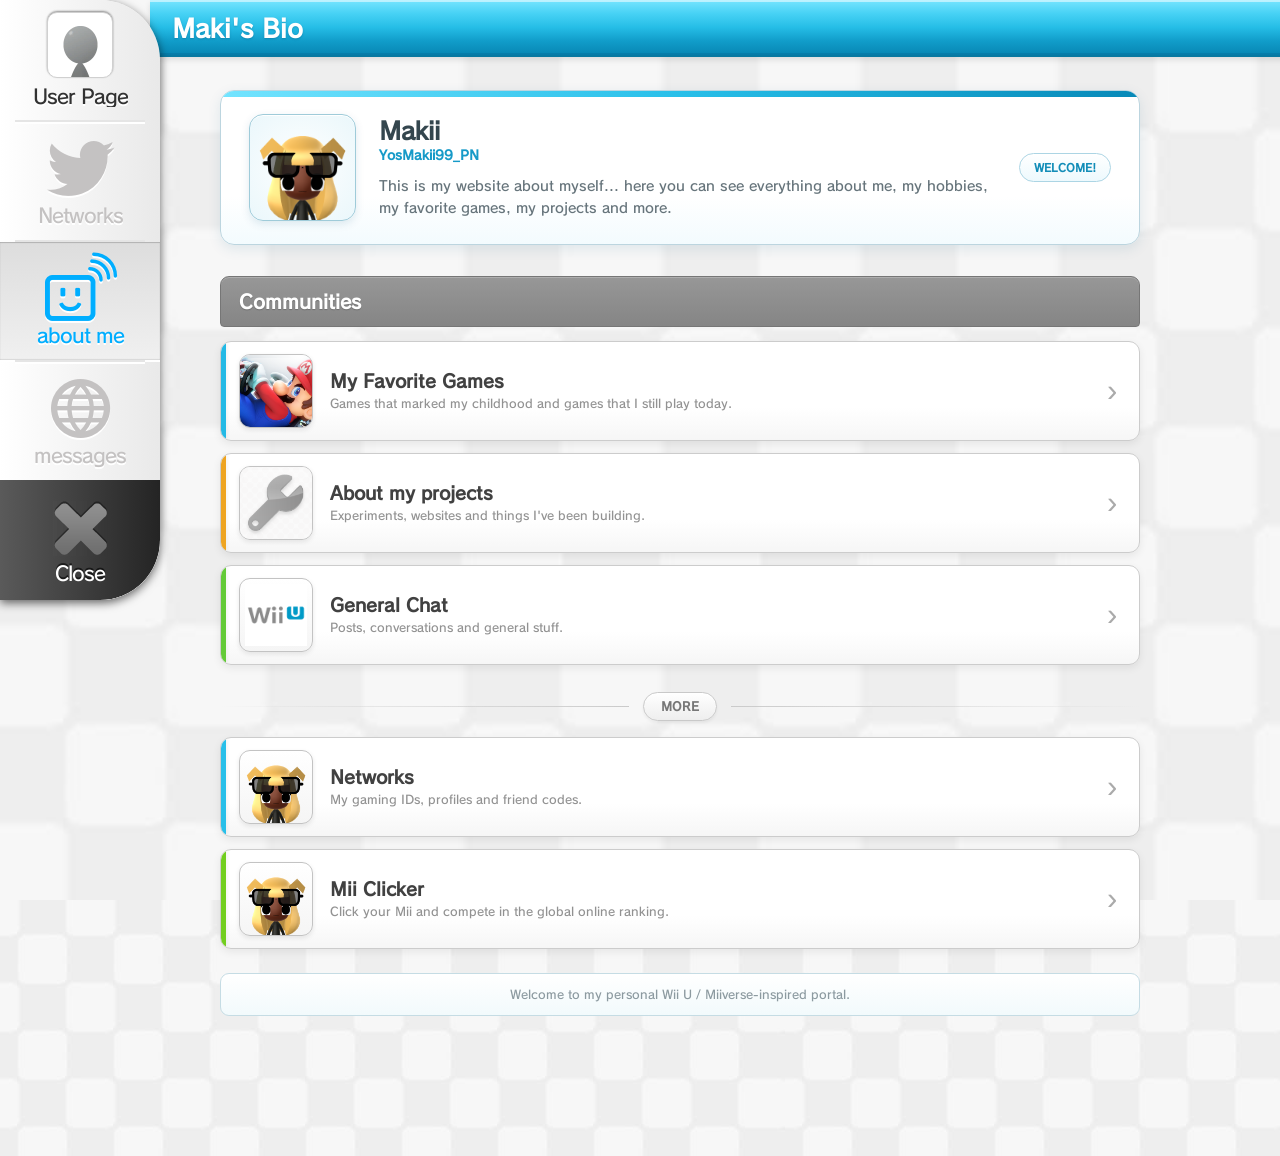
==== commit a333170d: "Add files via upload" ====
--- a/index.html
+++ b/index.html
@@ -201,44 +201,274 @@
 </head>
 <body style="background-image: url(background.png);">
 
+<style id="maki-miiverse-sidebar-remaster">
+/* ============================================================
+   MAKI'S BIO - SIDEBAR REMASTER V2
+   - 5 botones reales, sin espacio/botón vacío
+   - iconos MiiverseIcons originales de Maki's Bio
+   - selección azul cielo fuerte
+   - User Page también tiene estado selected
+   - no cambia ninguna función ni destino
+   ============================================================ */
+
+#global-menu {
+    position: fixed !important;
+    top: 0 !important;
+    left: 0 !important;
+    width: 160px !important;
+    height: 600px !important; /* 5 filas x 120px */
+    padding: 0 !important;
+    margin: 0 !important;
+    list-style: none !important;
+    overflow: hidden !important;
+    z-index: 20 !important;
+    font-family: 'MiiverseFont', sans-serif !important;
+    background: linear-gradient(to right, #ffffff 0%, #e9e9e9 100%) !important;
+    border-radius: 0 60px 60px 0 !important;
+    -webkit-border-radius: 0 60px 60px 0 !important;
+    box-shadow: 0 3px 10px rgba(0,0,0,.60) !important;
+    -webkit-box-shadow: 0 3px 10px rgba(0,0,0,.60) !important;
+}
+
+#global-menu > li.card {
+    position: relative !important;
+    display: block !important;
+    width: auto !important;
+    height: 120px !important;
+    padding: 0 !important;
+    margin: 0 15px !important;
+    box-sizing: border-box !important;
+    list-style: none !important;
+    background: transparent !important;
+    border: 0 !important;
+    border-top: 2px solid #e5e5e5 !important;
+    border-radius: 0 !important;
+    box-shadow: inset 0 2px 0 #ffffff !important;
+    -webkit-box-shadow: inset 0 2px 0 #ffffff !important;
+    cursor: pointer !important;
+}
+
+#global-menu > li.card > a {
+    position: relative !important;
+    display: flex !important;
+    flex-direction: column !important;
+    align-items: center !important;
+    justify-content: center !important;
+    width: 160px !important;
+    height: 118px !important;
+    padding: 0 !important;
+    margin: 0 -15px !important;
+    box-sizing: border-box !important;
+    color: #323232 !important;
+    font-family: 'MiiverseFont', sans-serif !important;
+    font-size: 20px !important;
+    font-weight: normal !important;
+    line-height: 1 !important;
+    letter-spacing: -1px !important;
+    text-align: center !important;
+    text-decoration: none !important;
+    text-shadow: 0 2px 0 #ffffff !important;
+    border: 0 !important;
+    border-radius: 0 !important;
+}
+
+#global-menu > #global-menu-mymenu {
+    border-top: 0 !important;
+    box-shadow: none !important;
+    -webkit-box-shadow: none !important;
+}
+
+#global-menu > #global-menu-mymenu > a {
+    border-top-right-radius: 60px !important;
+    -webkit-border-top-right-radius: 60px !important;
+}
+
+#global-menu #global-menu-mymenu .mii-icon {
+    display: block !important;
+    width: 64px !important;
+    height: 64px !important;
+    margin: 0 !important;
+    padding: 0 !important;
+    overflow: hidden !important;
+    background: #ffffff !important;
+    border: 1px solid #d0d0d0 !important;
+    border-radius: 10px !important;
+    -webkit-border-radius: 10px !important;
+    box-shadow: 0 -1px 2px rgba(0,0,0,.40) !important;
+    -webkit-box-shadow: 0 -1px 2px rgba(0,0,0,.40) !important;
+    line-height: 0 !important;
+}
+
+#global-menu #global-menu-mymenu .mii-icon img {
+    display: block !important;
+    width: 64px !important;
+    height: 64px !important;
+    object-fit: cover !important;
+    border: 0 !important;
+    border-radius: 9px !important;
+    -webkit-border-radius: 9px !important;
+}
+
+#global-menu #user-sidebar-name {
+    display: block !important;
+    max-width: 145px !important;
+    margin-top: 7px !important;
+    overflow: hidden !important;
+    color: #323232 !important;
+    font-family: 'MiiverseFont', sans-serif !important;
+    font-size: 20px !important;
+    font-weight: normal !important;
+    line-height: 22px !important;
+    text-align: center !important;
+    text-overflow: ellipsis !important;
+    white-space: nowrap !important;
+}
+
+#global-menu .sidebar-old-icon {
+    display: block !important;
+    height: 66px !important;
+    margin: 0 !important;
+    color: #9d9d9d !important;
+    font-family: 'MiiverseIcons' !important;
+    font-size: 64px !important;
+    font-weight: normal !important;
+    line-height: 66px !important;
+    text-align: center !important;
+    text-shadow: 0 2px 0 #ffffff !important;
+}
+
+#global-menu .sidebar-label {
+    display: block !important;
+    margin-top: 2px !important;
+    color: #323232 !important;
+    font-family: 'MiiverseFont', sans-serif !important;
+    font-size: 20px !important;
+    font-weight: normal !important;
+    line-height: 22px !important;
+    text-align: center !important;
+}
+
+#global-menu > li.card.selected > a {
+    color: #00aeff !important;
+    background: linear-gradient(to bottom, #dddddd 0%, #f0f0f0 100%) !important;
+    box-shadow: 0 2px 0 #ffffff, inset 0 1px 1px rgba(0,0,0,.20), inset 0 -1px 1px rgba(0,0,0,.10) !important;
+    -webkit-box-shadow: 0 2px 0 #ffffff, inset 0 1px 1px rgba(0,0,0,.20), inset 0 -1px 1px rgba(0,0,0,.10) !important;
+}
+
+#global-menu > li.card.selected .sidebar-old-icon,
+#global-menu > li.card.selected .sidebar-label,
+#global-menu > #global-menu-mymenu.selected #user-sidebar-name {
+    color: #00aeff !important;
+}
+
+#global-menu > #global-menu-mymenu.selected .mii-icon {
+    border-color: #00aeff !important;
+    box-shadow: 0 0 0 2px rgba(0,174,255,.20), 0 0 12px rgba(0,174,255,.55), 0 -1px 2px rgba(0,0,0,.25) !important;
+    -webkit-box-shadow: 0 0 0 2px rgba(0,174,255,.20), 0 0 12px rgba(0,174,255,.55), 0 -1px 2px rgba(0,0,0,.25) !important;
+}
+
+#global-menu > #boton-navegacion-miiverse {
+    margin: 0 15px !important;
+    border-top: 0 !important;
+    background: transparent !important;
+    box-shadow: none !important;
+    -webkit-box-shadow: none !important;
+}
+
+#global-menu > #boton-navegacion-miiverse > a {
+    height: 120px !important;
+    border-bottom-right-radius: 60px !important;
+    -webkit-border-bottom-right-radius: 60px !important;
+    background: linear-gradient(to right, #5a5a5a 0%, #242424 100%) !important;
+    color: #ffffff !important;
+    text-shadow: 0 -2px 0 rgba(0,0,0,.60) !important;
+}
+
+#nav-icono-wiiu {
+    display: block;
+    width: 64px;
+    height: 64px;
+    margin: 0;
+    text-align: center;
+}
+
+#nav-icono-wiiu:empty {
+    background-image: url("[data-uri]") !important;
+    background-repeat: no-repeat !important;
+    background-position: center center !important;
+    background-size: 55px 55px !important;
+}
+
+#nav-icono-wiiu:not(:empty) {
+    background: none !important;
+    color: #999999 !important;
+    font-family: 'MiiverseIcons' !important;
+    font-size: 68px !important;
+    font-weight: normal !important;
+    line-height: 64px !important;
+}
+
+#nav-texto-wiiu {
+    display: block !important;
+    margin: 2px 0 0 !important;
+    color: #ffffff;
+    font-family: 'MiiverseFont', sans-serif !important;
+    font-size: 20px !important;
+    font-weight: normal !important;
+    line-height: 22px !important;
+    text-align: center !important;
+}
+
+#global-menu > #boton-navegacion-miiverse:has(#nav-icono-wiiu:not(:empty)) > a {
+    background: linear-gradient(to bottom, #ffffff 0%, #e6e6e6 100%) !important;
+    color: #323232 !important;
+    text-shadow: 0 2px 0 #ffffff !important;
+}
+
+#global-menu > #boton-navegacion-miiverse:has(#nav-icono-wiiu:not(:empty)) #nav-texto-wiiu {
+    color: #6b6969 !important;
+}
+</style>
+
 <!-- SIDEBAR MENU GLOBAL -->
-<menu id="global-menu" style="position: fixed; z-index: 10; padding: 0; margin: 0; list-style: none;">
-    <li id="global-menu-mymenu" class="card card-standard" style="position: fixed; border-top-right-radius: 80px; top: -30px; left: 2px; width: 165px; height: 170px; margin: 0;">
-        <a href="javascript:void(0);" onclick="conmutarPortal(5, 'global-menu-mymenu')" style="display: flex; flex-direction: column; align-items: center; justify-content: center; height: 100%; text-decoration: none; padding: 0;">
-            <div class="mii-icon" style="width: 64px; height: 64px; background-color: #e1e1e1; border-radius: 12px; border: 1px solid #cbd5e1; box-shadow: inset 0 2px 4px rgba(0,0,0,0.05); overflow: hidden; display: flex; align-items: center; justify-content: center; margin-top: 20px;">
-                <img id="user-sidebar-avatar" src="img/games/Dummy_mii_user.png" style="width: 110%; height: 110%; object-fit: cover;" onerror="this.src='img/games/Dummy_mii_user.png';">
-            </div>
-            <span id="user-sidebar-name" class="label" style="font-family: 'MiiverseFont', sans-serif !important; font-size: 20px !important; font-weight: 600 !important;  !important; text-align: center; margin-top: 8px !important; display: block;">user page</span>
+<menu id="global-menu">
+    <li id="global-menu-mymenu" class="card card-standard">
+        <a href="javascript:void(0);" onclick="conmutarPortal(5, 'global-menu-mymenu')">
+            <span class="mii-icon">
+                <img id="user-sidebar-avatar"
+                     src="img/games/Dummy_mii_user.png"
+                     alt="User Page"
+                     onerror="this.src='img/games/Dummy_mii_user.png';">
+            </span>
+            <span id="user-sidebar-name">User Page</span>
         </a>
     </li>
 
-    <li id="global-menu-feed" class="card card-standard" style="position: fixed; top: 120px; left: 2px; width: 165px; height: 130px; margin: 0;">
-        <!-- Botón de Networks pasa el 4 y su propio ID -->
-        <a href="javascript:void(0);" onclick="conmutarPortal(4, 'global-menu-feed')" style="display: flex; flex-direction: column; align-items: center; justify-content: center; height: 100%; text-decoration: none; padding: 0;">
-            <span class="icons" style="font-family: 'MiiverseIcons' !important; font-size: 65px !important; line-height: 1; display: block; margin-top: -15px;">1</span>
-            <span class="name" style="font-family: 'MiiverseFont', sans-serif !important; font-size: 20px !important; font-weight: 600 !important; text-align: center; margin-top: 5px; display: block;">Networks</span>
+    <li id="global-menu-feed" class="card card-standard">
+        <a href="javascript:void(0);" onclick="conmutarPortal(4, 'global-menu-feed')">
+            <span class="sidebar-old-icon icons">1</span>
+            <span class="sidebar-label name">Networks</span>
         </a>
     </li>
 
-    <li id="global-menu-community" class="card card-standard selected" style="position: fixed; top: 240px; left: -12px; width: 179px; height: 140px; margin: 0;">
-        <!-- Botón About Me pasa el 0 y su propio ID -->
-        <a href="javascript:void(0);" onclick="conmutarPortal(0, 'global-menu-community')" style="display: flex; flex-direction: column; align-items: center; justify-content: center; height: 100%; text-decoration: none; padding: 0;">
-            <span class="symbol" style="font-family: 'MiiverseIcons' !important; font-size: 65px !important; line-height: 1; display: block; margin-top: -20px; margin-left: 20px;">a</span>
-            <span class="label" style="font-family: 'MiiverseFont', sans-serif !important; font-size: 20px !important; font-weight: 600 !important; text-align: center; margin-top: 5px; display: block;">about me</span>
+    <li id="global-menu-community" class="card card-standard selected">
+        <a href="javascript:void(0);" onclick="conmutarPortal(0, 'global-menu-community')">
+            <span class="sidebar-old-icon symbol">a</span>
+            <span class="sidebar-label label">about me</span>
         </a>
     </li>
 
-    <li id="global-menu-message" class="card card-standard" style="position: fixed; top: 380px; left: -12px; width: 179px; height: 139px; margin: 0;" onclick="conmutarPortal(6, 'global-menu-message')">
-    <a href="#" style="display: flex; flex-direction: column; align-items: center; justify-content: center; height: 100%; text-decoration: none; padding: 0;">
-        <span class="symbol" style="font-family: 'MiiverseIcons' !important; font-size: 65px !important; line-height: 1; display: block; margin-top: -15px;">o</span>
-        <span class="label" style="font-family: 'MiiverseFont', sans-serif !important; font-size: 20px !important; font-weight: 600 !important; text-align: center; margin-top: 5px; display: block;">messages</span>
-    </a>
-</li>
-
-    <li id="boton-navegacion-miiverse" class="card card-exit" style="position: fixed; top: 521px; left: -5px; width: 174px; height: 150px; border-bottom-right-radius: 105px; margin: 0; background: #3d3d3d !important; box-shadow: 0 12px 25px rgba(163, 161, 161, 0.5) !important; border: none !important;" onclick="manejadorNavegacionFija();">
-        <a href="#" role="button" style="display: flex; flex-direction: column; align-items: center; justify-content: center; height: 100%; text-decoration: none; padding: 0;">
-            <span id="nav-icono-wiiu" class="" img src="img/closeX.png" style="color: #777; margin-top: 0px; font-size: 24px; font-weight: bold; display: block;"></span>
-            <span id="nav-texto-wiiu" class="" style="font-family: 'MiiverseFont', sans-serif !important; font-size: 20px !important; font-weight: 600 !important; color: #ccc !important; text-align: center; margin-top: -20px !important; display: block;">Close</span>
+    <li id="global-menu-message" class="card card-standard" onclick="conmutarPortal(6, 'global-menu-message')">
+        <a href="#">
+            <span class="sidebar-old-icon symbol">o</span>
+            <span class="sidebar-label label">messages</span>
+        </a>
+    </li>
+
+    <li id="boton-navegacion-miiverse" class="card card-exit" onclick="manejadorNavegacionFija();">
+        <a href="#" role="button">
+            <span id="nav-icono-wiiu"></span>
+            <span id="nav-texto-wiiu">Close</span>
         </a>
     </li>
 </menu>
@@ -10741,5 +10971,734 @@
 
 
 
+
+
+<style id="maki-global-responsive-v1">
+/* ============================================================
+   MAKI'S BIO — RESPONSIVE GLOBAL
+   Desktop original preserved. Tablet/mobile only below 1100px.
+   ============================================================ */
+
+html, body {
+    max-width: 100%;
+}
+
+img, video, canvas {
+    max-width: 100%;
+}
+
+/* ------------------------------------------------------------
+   TABLET / PANTALLAS MEDIANAS
+   Mantiene la sidebar vertical, pero libera el contenido de
+   anchos fijos de 1385/1400px y márgenes grandes.
+   ------------------------------------------------------------ */
+@media screen and (max-width: 1100px) {
+    html,
+    body {
+        overflow-x: hidden !important;
+    }
+
+    body {
+        box-sizing: border-box !important;
+        padding: 20px 20px 55px 180px !important;
+    }
+
+    /* Todas las barras superiores de las vistas */
+    #vista-perfil .home-topbar,
+    #vista-juegos .games-clicker-style-topbar,
+    #vista-messages .mii-clicker-topbar,
+    #vista-proyectos .projects-clicker-style-topbar,
+    #vista-sobremi .about-clicker-style-topbar,
+    #vista-quepasara .chat-clicker-style-topbar,
+    #vista-networks .networks-topbar,
+    #vista-userpage > div[style*="width: 1400px"] {
+        box-sizing: border-box !important;
+        width: calc(100% + 40px) !important;
+        max-width: none !important;
+        margin-left: -20px !important;
+        margin-right: -20px !important;
+        margin-top: -20px !important;
+    }
+
+    /* Contenedores principales con clases */
+    #vista-perfil .home-page,
+    #vista-messages .mii-clicker-page,
+    #vista-networks .networks-page {
+        width: 100% !important;
+        max-width: none !important;
+        margin-left: 0 !important;
+        margin-right: 0 !important;
+    }
+
+    /* Favorite Games / About Me / General Chat / Projects */
+    #vista-juegos > div[style*="margin-left: 105px"],
+    #vista-juegos > div[style*="margin-left: 125px"],
+    #vista-sobremi > div[style*="margin-left: 105px"],
+    #vista-sobremi > div[style*="margin-left: 125px"],
+    #vista-quepasara > div[style*="margin-left: 108px"],
+    #vista-proyectos > div[style*="margin-left: 170px"],
+    #vista-userpage > div[style*="width: 82%"] {
+        box-sizing: border-box !important;
+        width: 100% !important;
+        max-width: none !important;
+        margin-left: 0 !important;
+        margin-right: 0 !important;
+    }
+
+    #contenedor-mensajes-chat,
+    #muro-mensajes,
+    #muro-posts-usuario {
+        box-sizing: border-box !important;
+        max-width: 100% !important;
+    }
+
+    /* El podio cabe mejor en tablets */
+    #vista-messages .mii-clicker-podium {
+        gap: 10px !important;
+        padding-left: 12px !important;
+        padding-right: 12px !important;
+    }
+
+    #vista-messages .mii-clicker-place {
+        width: 31% !important;
+        min-width: 0 !important;
+    }
+}
+
+/* ------------------------------------------------------------
+   TELÉFONOS
+   La sidebar se convierte en una barra inferior de 5 botones.
+   ------------------------------------------------------------ */
+@media screen and (max-width: 700px) {
+    html,
+    body {
+        width: 100% !important;
+        min-width: 0 !important;
+        overflow-x: hidden !important;
+    }
+
+    body {
+        box-sizing: border-box !important;
+        padding: 0 12px 100px 12px !important;
+    }
+
+    body::before {
+        background-position: center top !important;
+        background-size: cover !important;
+    }
+
+    /* ========================================================
+       SIDEBAR -> NAV INFERIOR
+       ======================================================== */
+    #global-menu {
+        top: auto !important;
+        right: 0 !important;
+        bottom: 0 !important;
+        left: 0 !important;
+        width: 100vw !important;
+        height: 82px !important;
+        display: flex !important;
+        align-items: stretch !important;
+        overflow: hidden !important;
+        border-radius: 22px 22px 0 0 !important;
+        -webkit-border-radius: 22px 22px 0 0 !important;
+        background: linear-gradient(to bottom, #ffffff 0%, #e9e9e9 100%) !important;
+        box-shadow: 0 -3px 12px rgba(0,0,0,.30) !important;
+        -webkit-box-shadow: 0 -3px 12px rgba(0,0,0,.30) !important;
+    }
+
+    #global-menu > li.card {
+        flex: 1 1 20% !important;
+        min-width: 0 !important;
+        width: 20% !important;
+        height: 82px !important;
+        margin: 0 !important;
+        padding: 0 !important;
+        border-top: 0 !important;
+        border-left: 1px solid #d7d7d7 !important;
+        box-shadow: inset 1px 0 0 #ffffff !important;
+        -webkit-box-shadow: inset 1px 0 0 #ffffff !important;
+    }
+
+    #global-menu > li.card:first-child {
+        border-left: 0 !important;
+    }
+
+    #global-menu > li.card > a {
+        width: 100% !important;
+        height: 82px !important;
+        margin: 0 !important;
+        padding: 5px 2px 4px !important;
+        box-sizing: border-box !important;
+        border-radius: 0 !important;
+        -webkit-border-radius: 0 !important;
+        justify-content: center !important;
+    }
+
+    #global-menu > #global-menu-mymenu > a,
+    #global-menu > #boton-navegacion-miiverse > a {
+        border-radius: 0 !important;
+        -webkit-border-radius: 0 !important;
+    }
+
+    #global-menu #global-menu-mymenu .mii-icon {
+        width: 36px !important;
+        height: 36px !important;
+        border-radius: 7px !important;
+        -webkit-border-radius: 7px !important;
+    }
+
+    #global-menu #global-menu-mymenu .mii-icon img {
+        width: 36px !important;
+        height: 36px !important;
+        border-radius: 6px !important;
+        -webkit-border-radius: 6px !important;
+    }
+
+    #global-menu #user-sidebar-name,
+    #global-menu .sidebar-label,
+    #nav-texto-wiiu {
+        max-width: 100% !important;
+        margin-top: 3px !important;
+        font-size: 10px !important;
+        line-height: 11px !important;
+        letter-spacing: -.25px !important;
+        white-space: normal !important;
+        overflow: hidden !important;
+        text-overflow: ellipsis !important;
+    }
+
+    #global-menu .sidebar-old-icon {
+        height: 39px !important;
+        font-size: 38px !important;
+        line-height: 39px !important;
+    }
+
+    #nav-icono-wiiu {
+        width: 38px !important;
+        height: 38px !important;
+        margin: 0 auto !important;
+    }
+
+    #nav-icono-wiiu:empty {
+        background-size: 34px 34px !important;
+    }
+
+    #nav-icono-wiiu:not(:empty) {
+        font-size: 40px !important;
+        line-height: 38px !important;
+    }
+
+    #global-menu > #boton-navegacion-miiverse {
+        background: transparent !important;
+    }
+
+    #global-menu > #boton-navegacion-miiverse > a {
+        height: 82px !important;
+        background: linear-gradient(to bottom, #5a5a5a 0%, #242424 100%) !important;
+    }
+
+    /* ========================================================
+       TOPBARS
+       ======================================================== */
+    #vista-perfil .home-topbar,
+    #vista-juegos .games-clicker-style-topbar,
+    #vista-messages .mii-clicker-topbar,
+    #vista-proyectos .projects-clicker-style-topbar,
+    #vista-sobremi .about-clicker-style-topbar,
+    #vista-quepasara .chat-clicker-style-topbar,
+    #vista-networks .networks-topbar,
+    #vista-userpage > div[style*="width: 1400px"] {
+        width: calc(100% + 24px) !important;
+        max-width: none !important;
+        margin: 0 -12px !important;
+        padding: 13px 14px !important;
+        box-sizing: border-box !important;
+    }
+
+    #vista-perfil .home-topbar h1,
+    #vista-juegos .games-clicker-style-topbar h1,
+    #vista-messages .mii-clicker-topbar h1,
+    #vista-proyectos .projects-clicker-style-topbar h1,
+    #vista-sobremi .about-clicker-style-topbar h1,
+    #vista-quepasara .chat-clicker-style-topbar h1,
+    #vista-networks .networks-topbar h1,
+    #vista-userpage > div[style*="width: 1400px"] h1 {
+        font-size: 20px !important;
+    }
+
+    #vista-perfil .home-topbar-badge,
+    #vista-juegos .games-clicker-style-badge,
+    #vista-proyectos .projects-clicker-style-badge,
+    #vista-sobremi .about-clicker-style-badge,
+    #vista-quepasara .chat-clicker-style-badge,
+    #vista-networks .networks-topbar-badge,
+    #mii-clicker-status {
+        max-width: 45% !important;
+        padding: 4px 8px !important;
+        font-size: 9px !important;
+        white-space: nowrap !important;
+        overflow: hidden !important;
+        text-overflow: ellipsis !important;
+    }
+
+    /* ========================================================
+       HOME
+       ======================================================== */
+    #vista-perfil {
+        min-height: auto !important;
+    }
+
+    #vista-perfil .home-page {
+        width: 100% !important;
+        max-width: none !important;
+        margin: 18px 0 0 !important;
+        padding-bottom: 28px !important;
+    }
+
+    #vista-perfil .home-profile-card {
+        min-height: 0 !important;
+        align-items: flex-start !important;
+        padding: 18px !important;
+    }
+
+    #vista-perfil .home-profile-mii-frame {
+        width: 78px !important;
+        height: 78px !important;
+    }
+
+    #vista-perfil .home-profile-info {
+        margin-left: 14px !important;
+    }
+
+    #vista-perfil .home-profile-name {
+        font-size: 20px !important;
+    }
+
+    #vista-perfil .home-profile-description {
+        font-size: 13px !important;
+        line-height: 1.4 !important;
+    }
+
+    #vista-perfil .home-section-header {
+        margin-top: 20px !important;
+        font-size: 17px !important;
+    }
+
+    #vista-perfil .home-community {
+        min-height: 78px !important;
+        padding: 9px 38px 9px 10px !important;
+    }
+
+    #vista-perfil .home-community-icon {
+        width: 56px !important;
+        height: 56px !important;
+        margin-right: 12px !important;
+    }
+
+    #vista-perfil .home-community-title {
+        font-size: 16px !important;
+    }
+
+    #vista-perfil .home-community-description {
+        font-size: 11px !important;
+    }
+
+    #vista-perfil .home-community-arrow {
+        right: 13px !important;
+        font-size: 26px !important;
+    }
+
+    /* ========================================================
+       FAVORITE GAMES / ABOUT / PROJECTS / CHAT
+       Quita anchos/márgenes fijos del HTML inline.
+       ======================================================== */
+    #vista-juegos > div[style*="margin-left: 105px"],
+    #vista-juegos > div[style*="margin-left: 125px"],
+    #vista-sobremi > div[style*="margin-left: 105px"],
+    #vista-sobremi > div[style*="margin-left: 125px"],
+    #vista-quepasara > div[style*="margin-left: 108px"],
+    #vista-proyectos > div[style*="margin-left: 170px"] {
+        width: 100% !important;
+        max-width: none !important;
+        margin-left: 0 !important;
+        margin-right: 0 !important;
+        box-sizing: border-box !important;
+    }
+
+    #vista-juegos > div[style*="margin-left: 125px"],
+    #vista-sobremi > div[style*="margin-left: 125px"],
+    #vista-proyectos > div[style*="margin-left: 170px"] {
+        margin-top: 16px !important;
+    }
+
+    /* Banners */
+    #vista-juegos > div[style*="margin-left: 105px"] > img,
+    #vista-sobremi > div[style*="margin-left: 105px"] > img,
+    #vista-quepasara > div[style*="margin-left: 108px"] > img {
+        width: 100% !important;
+        height: 155px !important;
+        border-radius: 9px !important;
+    }
+
+    /* Tarjeta flotante bajo banners */
+    #vista-juegos > div[style*="margin-left: 105px"] > div[style*="position: absolute"],
+    #vista-sobremi > div[style*="margin-left: 105px"] > div[style*="position: absolute"],
+    #vista-quepasara > div[style*="margin-left: 108px"] > div[style*="position: absolute"] {
+        min-height: 74px !important;
+        height: auto !important;
+        padding: 10px 12px !important;
+    }
+
+    /* Posts estáticos: avatar un poco más compacto */
+    #vista-juegos > div[style*="margin-left: 125px"] > div:first-child,
+    #vista-sobremi > div[style*="margin-left: 125px"] > div:first-child,
+    #vista-proyectos > div[style*="margin-left: 170px"] > div:first-child {
+        width: 50px !important;
+        height: 50px !important;
+    }
+
+    /* ========================================================
+       MII CLICKER
+       ======================================================== */
+    #vista-messages .mii-clicker-page {
+        width: 100% !important;
+        max-width: none !important;
+        margin: 18px 0 0 !important;
+        padding-bottom: 28px !important;
+    }
+
+    #vista-messages .mii-clicker-panel-title {
+        padding: 11px 14px !important;
+        font-size: 19px !important;
+    }
+
+    #vista-messages .mii-clicker-description {
+        padding: 10px 12px !important;
+        font-size: 12px !important;
+    }
+
+    #vista-messages .mii-clicker-podium {
+        min-height: 0 !important;
+        flex-direction: column !important;
+        align-items: stretch !important;
+        gap: 10px !important;
+        padding: 15px !important;
+    }
+
+    #vista-messages .mii-clicker-place,
+    #vista-messages .mii-clicker-place.first,
+    #vista-messages .mii-clicker-place.second,
+    #vista-messages .mii-clicker-place.third {
+        width: 100% !important;
+        min-height: 0 !important;
+    }
+
+    #vista-messages .mii-clicker-game {
+        padding: 20px 12px 28px !important;
+    }
+
+    #vista-messages #mii-clicker-score {
+        font-size: 44px !important;
+        line-height: 48px !important;
+    }
+
+    #vista-messages .mii-clicker-mii-stage {
+        width: min(280px, 92vw) !important;
+        height: 330px !important;
+    }
+
+    #vista-messages #mii-clicker-click-button {
+        width: min(280px, 92vw) !important;
+    }
+
+    #vista-messages .mii-clicker-rules {
+        flex-direction: column !important;
+        gap: 6px !important;
+        text-align: center !important;
+    }
+
+    /* ========================================================
+       NETWORKS
+       ======================================================== */
+    #vista-networks .networks-page {
+        width: 100% !important;
+        max-width: none !important;
+        margin: 18px 0 0 !important;
+        padding-bottom: 28px !important;
+    }
+
+    #vista-networks .network-card {
+        flex-wrap: wrap !important;
+        align-items: center !important;
+        padding: 10px 11px !important;
+    }
+
+    #vista-networks .network-icon-box {
+        width: 54px !important;
+        height: 54px !important;
+        margin-right: 12px !important;
+    }
+
+    #vista-networks .network-user {
+        font-size: 16px !important;
+    }
+
+    #vista-networks .network-actions {
+        width: 100% !important;
+        margin: 10px 0 0 0 !important;
+        padding-left: 65px !important;
+        box-sizing: border-box !important;
+    }
+
+    #vista-networks .network-button {
+        flex: 1 1 0 !important;
+        min-width: 0 !important;
+    }
+
+    /* ========================================================
+       USER PAGE
+       ======================================================== */
+    #vista-userpage > div[style*="width: 82%"] {
+        width: 100% !important;
+        margin: 18px 0 0 !important;
+        box-sizing: border-box !important;
+    }
+
+    #vista-userpage > div[style*="width: 82%"] > div:first-child {
+        padding: 14px !important;
+    }
+
+    #vista-userpage > div[style*="width: 82%"] > div:first-child > div:first-child {
+        flex-direction: column !important;
+        align-items: stretch !important;
+        gap: 12px !important;
+    }
+
+    #vista-userpage > div[style*="width: 82%"] > div:first-child > div:first-child > button {
+        width: 100% !important;
+        justify-content: center !important;
+    }
+
+    /* ========================================================
+       GENERAL CHAT + BOTÓN POST
+       ======================================================== */
+    #contenedor-mensajes-chat {
+        width: 100% !important;
+        margin-left: 0 !important;
+        padding-bottom: 70px !important;
+    }
+
+    #vista-quepasara > div[onclick*="abrirModalPostGeneral"] {
+        right: 10px !important;
+        bottom: 92px !important;
+        width: 126px !important;
+        height: 56px !important;
+        border-radius: 30px !important;
+        border: 1px solid #cccccc !important;
+        box-shadow: 0 4px 12px rgba(0,0,0,.16) !important;
+    }
+
+    #vista-quepasara > div[onclick*="abrirModalPostGeneral"] svg {
+        width: 28px !important;
+        height: 28px !important;
+        margin-right: 7px !important;
+    }
+
+    #vista-quepasara > div[onclick*="abrirModalPostGeneral"] span {
+        font-size: 20px !important;
+    }
+
+    /* ========================================================
+       MODAL DE POST
+       ======================================================== */
+    #modal-crear-post {
+        align-items: flex-start !important;
+        overflow-y: auto !important;
+        padding: 12px !important;
+        box-sizing: border-box !important;
+    }
+
+    #miiverse-post-composer,
+    #miiverse-post-window {
+        width: 100% !important;
+        max-width: 100% !important;
+        box-sizing: border-box !important;
+    }
+
+    #miiverse-post-window {
+        height: auto !important;
+        min-height: 0 !important;
+        padding: 18px 14px !important;
+        border-radius: 18px !important;
+    }
+
+    #miiverse-post-header {
+        height: auto !important;
+        min-height: 72px !important;
+        padding-right: 0 !important;
+    }
+
+    .mii-post-avatar-group {
+        width: 78px !important;
+        height: 56px !important;
+    }
+
+    #avatar-mii-post {
+        width: 54px !important;
+        height: 56px !important;
+    }
+
+    #boton-emociones-post {
+        width: 24px !important;
+        height: 56px !important;
+    }
+
+    .miiverse-post-userinfo {
+        width: auto !important;
+        flex: 1 1 auto !important;
+        margin-left: 9px !important;
+        padding-right: 0 !important;
+    }
+
+    #nombre-mii-post {
+        font-size: 18px !important;
+        line-height: 21px !important;
+    }
+
+    .miiverse-post-community-name {
+        font-size: 13px !important;
+    }
+
+    .miiverse-spoiler {
+        position: static !important;
+        width: auto !important;
+        height: 34px !important;
+        margin-left: 8px !important;
+        padding: 0 8px !important;
+        font-size: 12px !important;
+        flex-shrink: 0 !important;
+    }
+
+    #miiverse-post-editor {
+        height: auto !important;
+        flex-wrap: wrap !important;
+        margin-top: 10px !important;
+    }
+
+    .miiverse-mode-selector {
+        width: 46px !important;
+        height: 150px !important;
+    }
+
+    #btn-modo-texto,
+    #btn-modo-dibujo {
+        width: 44px !important;
+    }
+
+    .miiverse-post-input-area,
+    #texto-nuevo-post,
+    #canvas-post {
+        height: 150px !important;
+    }
+
+    .miiverse-image-column {
+        width: 100% !important;
+        height: 62px !important;
+        margin: 10px 0 0 0 !important;
+    }
+
+    #select-image-post {
+        width: 100% !important;
+        height: 62px !important;
+        flex-direction: row !important;
+        gap: 8px !important;
+    }
+
+    .miiverse-photo-symbol {
+        font-size: 38px !important;
+        line-height: 38px !important;
+    }
+
+    .miiverse-paperclip-symbol {
+        display: none !important;
+    }
+
+    .miiverse-select-image-text {
+        margin-top: 0 !important;
+        font-size: 14px !important;
+    }
+
+    #burbuja-emociones {
+        max-width: calc(100vw - 24px) !important;
+        overflow-x: auto !important;
+    }
+
+    /* ========================================================
+       POSTS DINÁMICOS / ELEMENTOS LARGOS
+       ======================================================== */
+    #contenedor-mensajes-chat *,
+    #muro-mensajes *,
+    #muro-posts-usuario * {
+        max-width: 100%;
+        box-sizing: border-box;
+    }
+
+    #contenedor-mensajes-chat img,
+    #muro-mensajes img,
+    #muro-posts-usuario img {
+        height: auto;
+    }
+}
+
+/* ------------------------------------------------------------
+   TELÉFONOS PEQUEÑOS
+   ------------------------------------------------------------ */
+@media screen and (max-width: 420px) {
+    #vista-perfil .home-topbar-badge,
+    #vista-juegos .games-clicker-style-badge,
+    #vista-proyectos .projects-clicker-style-badge,
+    #vista-sobremi .about-clicker-style-badge,
+    #vista-quepasara .chat-clicker-style-badge,
+    #vista-networks .networks-topbar-badge {
+        display: none !important;
+    }
+
+    #global-menu #user-sidebar-name,
+    #global-menu .sidebar-label,
+    #nav-texto-wiiu {
+        font-size: 9px !important;
+        line-height: 10px !important;
+    }
+
+    #vista-perfil .home-profile-card {
+        padding: 14px !important;
+    }
+
+    #vista-perfil .home-profile-mii-frame {
+        width: 66px !important;
+        height: 66px !important;
+    }
+
+    #vista-perfil .home-profile-info {
+        margin-left: 11px !important;
+    }
+
+    #vista-networks .network-actions {
+        padding-left: 0 !important;
+    }
+
+    #vista-networks .network-button {
+        height: 32px !important;
+        font-size: 11px !important;
+    }
+
+    .miiverse-spoiler {
+        font-size: 10px !important;
+        padding: 0 5px !important;
+    }
+}
+</style>
+
 </body>
 </html>
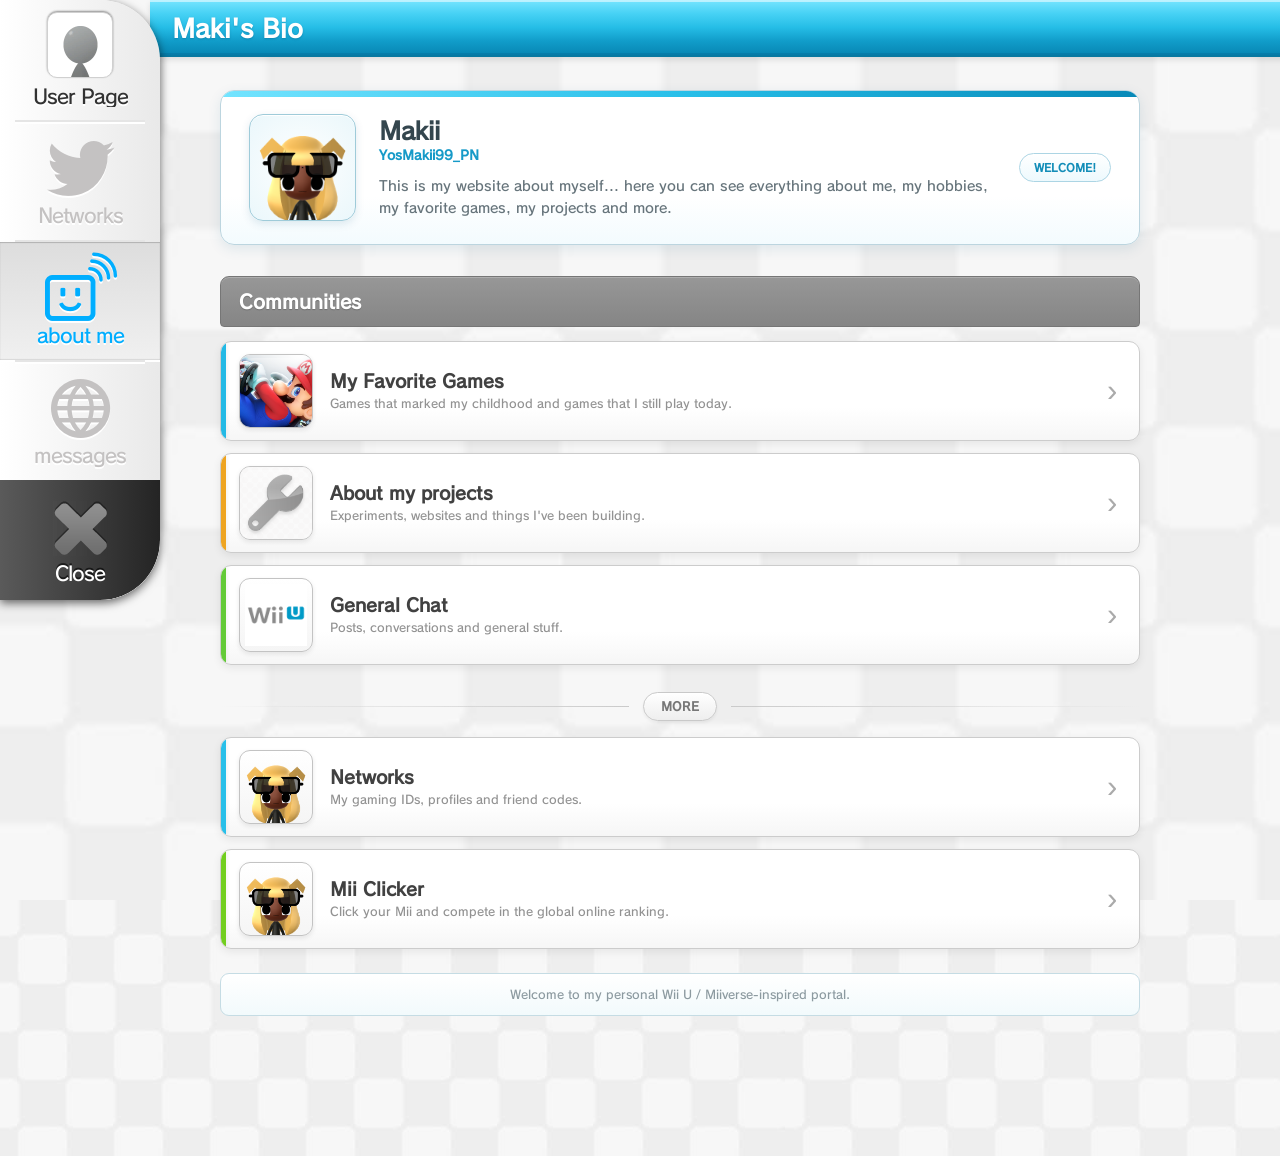
==== commit da076087: "Add files via upload" ====
--- a/index.html
+++ b/index.html
@@ -6759,6 +6759,139 @@
 
 
 /* ============================================================
+   SELECT IMAGE — ARCHIVO REAL + PREVIEW
+   ============================================================ */
+
+#select-image-empty-state {
+    width: 100%;
+    height: 100%;
+
+    display: flex;
+    flex-direction: column;
+    align-items: center;
+    justify-content: center;
+
+    position: relative;
+}
+
+#preview-imagen-post {
+    display: none;
+
+    width: 100%;
+    height: 100%;
+
+    object-fit: cover;
+    object-position: center;
+
+    border-radius: 3px;
+}
+
+#select-image-post.tiene-imagen {
+    overflow: hidden;
+
+    padding: 0;
+
+    background: #202020;
+
+    border-color: #8f8f8f;
+}
+
+#select-image-post.tiene-imagen #select-image-empty-state {
+    display: none;
+}
+
+#select-image-post.tiene-imagen #preview-imagen-post {
+    display: block;
+}
+
+#texto-cambiar-imagen-post {
+    display: none;
+
+    position: absolute;
+    left: 0;
+    right: 0;
+    bottom: 0;
+
+    padding: 8px 5px;
+
+    box-sizing: border-box;
+
+    color: #ffffff;
+
+    font-size: 14px;
+    font-weight: bold;
+    text-align: center;
+
+    text-shadow: 0 1px 2px rgba(0,0,0,.8);
+
+    background:
+        linear-gradient(
+            to bottom,
+            rgba(0,0,0,0),
+            rgba(0,0,0,.78)
+        );
+
+    pointer-events: none;
+}
+
+#select-image-post.tiene-imagen #texto-cambiar-imagen-post {
+    display: block;
+}
+
+#quitar-imagen-post {
+    display: none;
+
+    position: absolute;
+    top: 6px;
+    right: 6px;
+
+    width: 31px;
+    height: 31px;
+
+    padding: 0;
+
+    border: 2px solid #ffffff;
+    border-radius: 50%;
+
+    background:
+        linear-gradient(
+            to bottom,
+            #777777,
+            #454545
+        );
+
+    color: #ffffff;
+
+    font-family: Arial, sans-serif;
+    font-size: 23px;
+    font-weight: bold;
+    line-height: 25px;
+
+    text-align: center;
+
+    cursor: pointer;
+
+    box-shadow:
+        0 2px 5px rgba(0,0,0,.45);
+
+    z-index: 5;
+}
+
+#select-image-post.tiene-imagen #quitar-imagen-post {
+    display: block;
+}
+
+#select-image-post.tiene-imagen:hover #texto-cambiar-imagen-post {
+    background:
+        linear-gradient(
+            to bottom,
+            rgba(0,0,0,.06),
+            rgba(0,0,0,.88)
+        );
+}
+
+
+/* ============================================================
    ============================================================
            SELECTOR DE EMOCIONES E3
    ============================================================
@@ -7273,31 +7406,64 @@
                 <!-- SELECT IMAGE -->
                 <div class="miiverse-image-column">
 
-
-                    <div id="select-image-post">
-
-
-                        <!-- z = clip -->
-
-                        <span class="miiverse-paperclip-symbol">
-                            z
+                    <!-- Input real de archivos. El usuario lo abre pulsando el botón visual. -->
+                    <input
+                        type="file"
+                        id="input-imagen-post"
+                        accept="image/jpeg,image/png,image/webp"
+                        style="display:none;"
+                        onchange="manejarImagenSeleccionadaPost(event)"
+                    >
+
+                    <div
+                        id="select-image-post"
+                        role="button"
+                        tabindex="0"
+                        aria-label="Select Image"
+                        onclick="abrirSelectorImagenPost()"
+                        onkeydown="if(event.key === 'Enter' || event.key === ' '){ event.preventDefault(); abrirSelectorImagenPost(); }"
+                    >
+
+                        <!-- Estado normal -->
+                        <div id="select-image-empty-state">
+
+                            <!-- z = clip -->
+                            <span class="miiverse-paperclip-symbol">
+                                z
+                            </span>
+
+                            <!-- X = image -->
+                            <span class="miiverse-photo-symbol">
+                                X
+                            </span>
+
+                            <span class="miiverse-select-image-text">
+                                Select Image
+                            </span>
+
+                        </div>
+
+                        <!-- Preview de la imagen elegida -->
+                        <img
+                            id="preview-imagen-post"
+                            alt="Selected image"
+                        >
+
+                        <span id="texto-cambiar-imagen-post">
+                            Change Image
                         </span>
 
-
-                        <!-- X = image -->
-
-                        <span class="miiverse-photo-symbol">
-                            X
-                        </span>
-
-
-                        <span class="miiverse-select-image-text">
-                            Select Image
-                        </span>
-
+                        <button
+                            type="button"
+                            id="quitar-imagen-post"
+                            aria-label="Remove selected image"
+                            title="Remove image"
+                            onclick="event.stopPropagation(); quitarImagenAdjuntaPost();"
+                        >
+                            ×
+                        </button>
 
                     </div>
-
 
                 </div>
 
@@ -8357,35 +8523,233 @@
     ctx.closePath();
 }
 
+
+/* ============================================================
+   IMAGEN ADJUNTA EN POSTS
+   ============================================================ */
+
+let imagenAdjuntaPost = null;
+let nombreImagenAdjuntaPost = '';
+
+function abrirSelectorImagenPost() {
+    const input = document.getElementById('input-imagen-post');
+    if (input) {
+        input.click();
+    }
+}
+
+function manejarImagenSeleccionadaPost(event) {
+    const input = event && event.target
+        ? event.target
+        : document.getElementById('input-imagen-post');
+
+    if (!input || !input.files || !input.files.length) {
+        return;
+    }
+
+    const archivo = input.files[0];
+
+    if (!/^image\/(jpeg|png|webp)$/i.test(archivo.type)) {
+        alert('Selecciona una imagen JPG, PNG o WebP.');
+        input.value = '';
+        return;
+    }
+
+    /*
+       Evitamos intentar meter archivos gigantes al navegador.
+       Después la imagen se redimensiona para que el post no
+       reviente localStorage.
+    */
+    if (archivo.size > 12 * 1024 * 1024) {
+        alert('La imagen es demasiado grande. El máximo es 12 MB.');
+        input.value = '';
+        return;
+    }
+
+    optimizarImagenAdjuntaPost(archivo)
+        .then(function(dataUrl) {
+            imagenAdjuntaPost = dataUrl;
+            nombreImagenAdjuntaPost = archivo.name || 'image';
+            actualizarPreviewImagenPost();
+        })
+        .catch(function(error) {
+            console.error('No se pudo procesar la imagen:', error);
+            alert('No se pudo cargar esa imagen.');
+            input.value = '';
+        });
+}
+
+function optimizarImagenAdjuntaPost(archivo) {
+    return new Promise(function(resolve, reject) {
+        const lector = new FileReader();
+
+        lector.onerror = function() {
+            reject(new Error('FileReader error'));
+        };
+
+        lector.onload = function() {
+            const imagen = new Image();
+
+            imagen.onerror = function() {
+                reject(new Error('Invalid image'));
+            };
+
+            imagen.onload = function() {
+                const MAX_ANCHO = 1280;
+                const MAX_ALTO = 1280;
+
+                let ancho = imagen.naturalWidth || imagen.width;
+                let alto = imagen.naturalHeight || imagen.height;
+
+                if (!ancho || !alto) {
+                    reject(new Error('Invalid dimensions'));
+                    return;
+                }
+
+                const escala = Math.min(
+                    1,
+                    MAX_ANCHO / ancho,
+                    MAX_ALTO / alto
+                );
+
+                const anchoFinal = Math.max(1, Math.round(ancho * escala));
+                const altoFinal = Math.max(1, Math.round(alto * escala));
+
+                const lienzo = document.createElement('canvas');
+                lienzo.width = anchoFinal;
+                lienzo.height = altoFinal;
+
+                const contexto = lienzo.getContext('2d');
+
+                /*
+                   Fondo blanco para que PNG con transparencia no
+                   termine con fondo negro al convertir a JPEG.
+                */
+                contexto.fillStyle = '#ffffff';
+                contexto.fillRect(0, 0, anchoFinal, altoFinal);
+                contexto.drawImage(imagen, 0, 0, anchoFinal, altoFinal);
+
+                /*
+                   JPEG comprimido: suficiente para el prototipo actual
+                   que guarda General Chat en localStorage.
+                */
+                const dataUrl = lienzo.toDataURL('image/jpeg', 0.86);
+
+                resolve(dataUrl);
+            };
+
+            imagen.src = lector.result;
+        };
+
+        lector.readAsDataURL(archivo);
+    });
+}
+
+function actualizarPreviewImagenPost() {
+    const boton = document.getElementById('select-image-post');
+    const preview = document.getElementById('preview-imagen-post');
+
+    if (!boton || !preview) {
+        return;
+    }
+
+    if (imagenAdjuntaPost) {
+        preview.src = imagenAdjuntaPost;
+        preview.alt = nombreImagenAdjuntaPost || 'Selected image';
+        boton.classList.add('tiene-imagen');
+    } else {
+        preview.removeAttribute('src');
+        preview.alt = 'Selected image';
+        boton.classList.remove('tiene-imagen');
+    }
+}
+
+function quitarImagenAdjuntaPost() {
+    imagenAdjuntaPost = null;
+    nombreImagenAdjuntaPost = '';
+
+    const input = document.getElementById('input-imagen-post');
+
+    if (input) {
+        input.value = '';
+    }
+
+    actualizarPreviewImagenPost();
+}
+
 function publicarPostGeneral() {
     let contenidoPost = {};
 
     if (modoActual === 'texto') {
         const texto = document.getElementById('texto-nuevo-post').value;
-        if(texto.trim() === '') {
-            alert("¡No puedes enviar un mensaje vacío!");
+
+        /*
+           Ahora una imagen también cuenta como contenido:
+           - texto solo
+           - imagen sola
+           - texto + imagen
+        */
+        if (texto.trim() === '' && !imagenAdjuntaPost) {
+            alert("¡Escribe algo o adjunta una imagen!");
             return;
         }
-        contenidoPost = { tipo: 'texto', valor: texto };
+
+        contenidoPost = {
+            tipo: 'texto',
+            valor: texto
+        };
     } else {
         const imagenDataUrl = canvas.toDataURL('image/png');
-        contenidoPost = { tipo: 'dibujo', valor: imagenDataUrl };
+
+        contenidoPost = {
+            tipo: 'dibujo',
+            valor: imagenDataUrl
+        };
     }
 
     const pnid = localStorage.getItem('makiiverse_pnid') || 'Makii';
-    
+
     const nuevoMensaje = {
         id: Date.now(),
         autor: pnid,
         tipo: contenidoPost.tipo,
         contenido: contenidoPost.valor,
+
+        /*
+           La imagen seleccionada es independiente del texto/dibujo.
+           Así también se puede adjuntar una imagen a un dibujo.
+        */
+        imagenAdjunta: imagenAdjuntaPost || null,
+
         expresion: expresionActual,
+        spoiler: !!(
+            document.getElementById('check-spoiler')
+            && document.getElementById('check-spoiler').checked
+        ),
         fecha: new Date().toLocaleTimeString()
     };
 
-    let mensajesGuardados = JSON.parse(localStorage.getItem('makiiverse_mensajes') || '[]');
+    let mensajesGuardados = JSON.parse(
+        localStorage.getItem('makiiverse_mensajes') || '[]'
+    );
+
     mensajesGuardados.unshift(nuevoMensaje);
-    localStorage.setItem('makiiverse_mensajes', JSON.stringify(mensajesGuardados));
+
+    try {
+        localStorage.setItem(
+            'makiiverse_mensajes',
+            JSON.stringify(mensajesGuardados)
+        );
+    } catch (error) {
+        console.error('No se pudo guardar el post:', error);
+
+        alert(
+            'No hay suficiente espacio local para guardar esta imagen. ' +
+            'Prueba con una imagen más pequeña.'
+        );
+
+        return;
+    }
 
     cerrarModalPostGeneral();
     renderizarMensajes();
@@ -8518,10 +8882,39 @@
         }
 
         let contenidoHTML = '';
+
         if (msg.tipo === 'texto') {
-            contenidoHTML = `<p style="margin: 0; font-size: 21px; color: #333; word-break: break-word; font-family: sans-serif; line-height: 1.7;">${escapeHTML(msg.contenido)}</p>`;
+            if (msg.contenido && msg.contenido.trim() !== '') {
+                contenidoHTML = `<p style="margin: 0; font-size: 21px; color: #333; word-break: break-word; font-family: sans-serif; line-height: 1.7;">${escapeHTML(msg.contenido)}</p>`;
+            }
         } else {
-            contenidoHTML = `<img src="${msg.contenido}" style="max-width: 100%; border-radius: 6px; background: #fff; display: block;">`;
+            contenidoHTML = `<img src="${msg.contenido}" style="max-width: 100%; height: auto; border-radius: 6px; background: #fff; display: block;">`;
+        }
+
+        /*
+           Compatible con posts viejos:
+           si no existe imagenAdjunta simplemente no se agrega nada.
+        */
+        if (msg.imagenAdjunta) {
+            contenidoHTML += `
+                <img
+                    src="${msg.imagenAdjunta}"
+                    alt="Attached image"
+                    style="
+                        display:block;
+                        width:auto;
+                        max-width:100%;
+                        max-height:720px;
+                        height:auto;
+                        object-fit:contain;
+                        margin-top:${contenidoHTML ? '18px' : '0'};
+                        border:1px solid #d3d3d3;
+                        border-radius:8px;
+                        background:#f7f7f7;
+                        box-shadow:0 2px 5px rgba(0,0,0,.08);
+                    "
+                >
+            `;
         }
 
         contenedorPost.innerHTML = `
@@ -10644,6 +11037,18 @@
 
 function cerrarModalPostGeneral() {
     document.getElementById('modal-crear-post').style.display = 'none';
+
+    /*
+       Limpiar la imagen seleccionada al cancelar o después de publicar.
+    */
+    if (typeof quitarImagenAdjuntaPost === 'function') {
+        quitarImagenAdjuntaPost();
+    }
+
+    const spoiler = document.getElementById('check-spoiler');
+    if (spoiler) {
+        spoiler.checked = false;
+    }
 }
 
 function actualizarAvatarModal(pnid, expresion) {
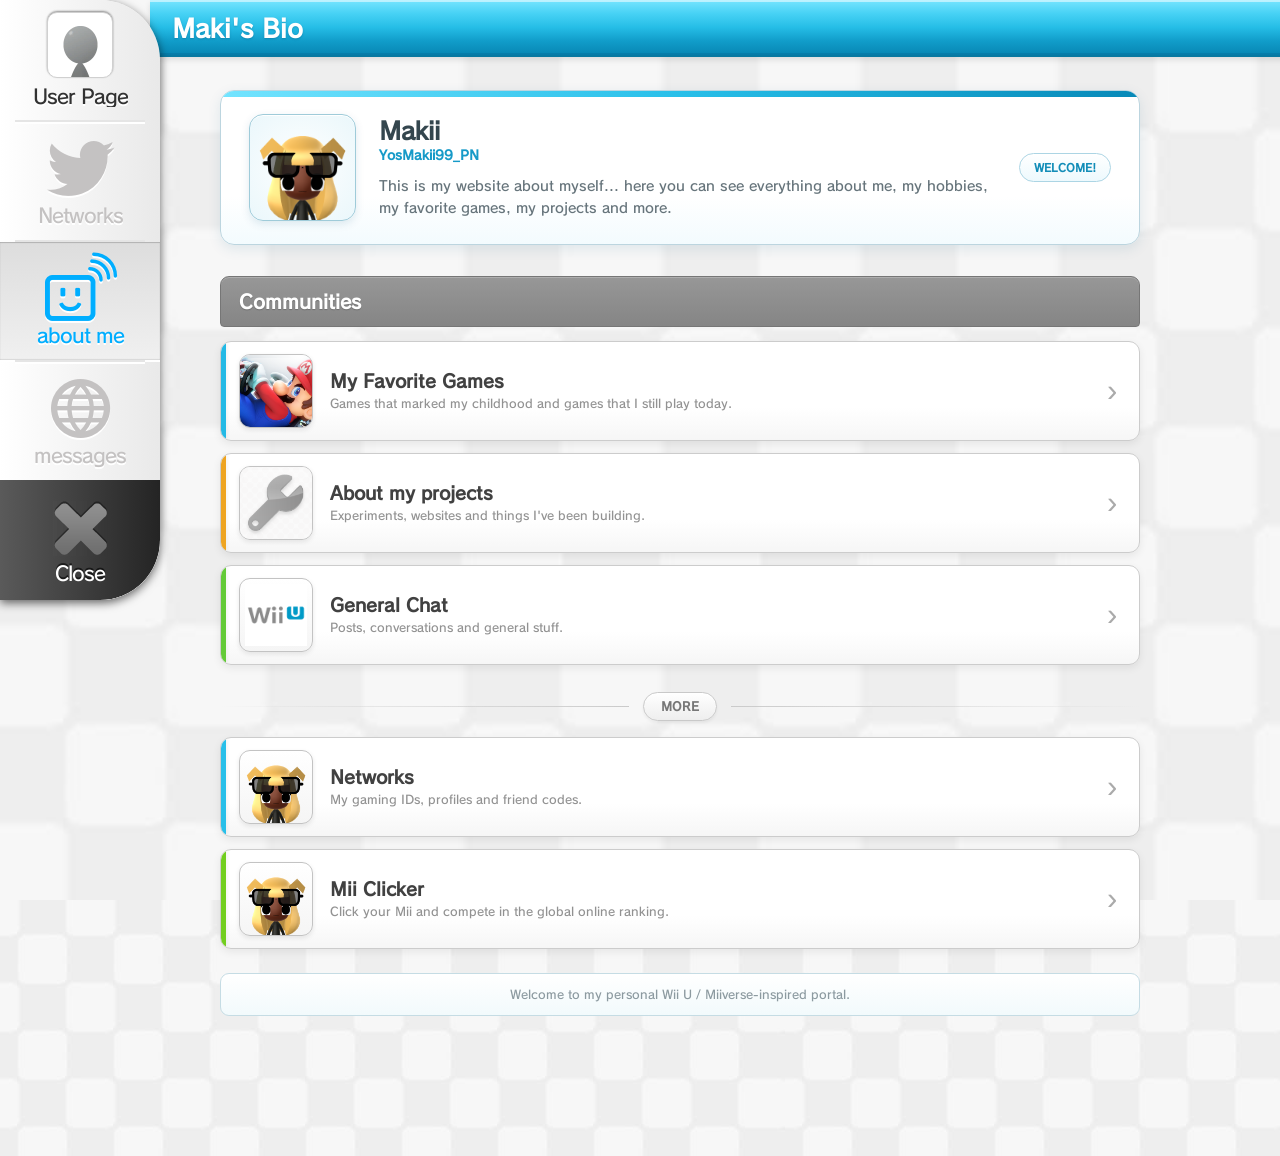
==== commit bed5afdc: "Add files via upload" ====
--- a/index.html
+++ b/index.html
@@ -1,12109 +1,14794 @@
-<!DOCTYPE html>
-<html lang="es">
-<head>
-    <meta charset="UTF-8">
-    <meta name="viewport" content="width=device-width, initial-scale=1.0">
-    <script type="module" src="login/basedata.js"></script>
-    <link rel="stylesheet" href="style.css">
-    <head>
-        <head>
-    <head>
-    <!-- 1. Primero cargamos el gestor -->
-    <script src="mii/MiiLog.js"></script> 
-    <script src="mii/Specialuser.js"></script> 
-    <script type="module" src="login/basedata.js"></script>
-    <script src="mii/Userdata.js"></script>
-    <script src="portal/post/accounts.js"></script>
-
-
-<script>
-    
-    document.addEventListener('DOMContentLoaded', () => {
-        initPortal();
-    });
-</script>
-    <!-- 2. Después cargamos el manager que depende del primero -->
-    <script src="mii/baseDataMii/sessionManager.js"></script>
-</head>
-</head>
-</head>
-    <style>
-body {
-            margin: 0;
-            padding: 50px;
-            min-height: 100vh;
-            font-family: 'MiiverseFont', sans-serif;
-            position: relative;
-            /* Eliminamos el background de aquí para pasarlo al fondo fijo */
-        }
-
-        /* Capa de fondo fija independiente para móviles y PC */
-        body::before {
-            content: "";
-            position: fixed;
-            top: 0;
-            left: 0;
-            width: 100vw;
-            height: 100vh;
-            background-image: url('background.png');
-            background-repeat: no-repeat;
-            background-position: center;
-            background-size: cover; /* Cambiado a cover para que cubra toda la pantalla por completo */
-            z-index: -10; /* Lo envía al fondo detrás de todos los elementos */
-            pointer-events: none; /* Evita que interfiera con los clics o toques */
-        }
-
-        @media (max-width: 768px) {
-            body {
-                background-size: auto 110%;
-            }
-        }
-
-        .card, .card-standard, .card-user {
-            display: flex;
-            flex-direction: column;
-            align-items: center;
-            justify-content: center;
-            width: 170px;   
-            height: 150px;   
-            background-color: #ffffff;
-            border-radius: 0;
-            cursor: pointer;
-            margin-bottom: 0;
-            box-shadow: 0 10px 20px rgb(201, 201, 201);
-        }
-
-        .card-title-user {
-            font-size: 20px;
-            font-weight: 600;
-            margin-top: 85px;
-            color: #555555; 
-            text-align: center;
-            transition: color 0.2s ease;
-            font-family: 'MiiverseFont', sans-serif;
-        }
-
-        .card-title {
-            font-size: 20px;
-            font-family: "MiiverseFont", sans-serif;
-        }
-
-        .card.selected,
-        .card.selected .card-title,
-        .selected .card-title-user {
-            color:#00e1ff;
-        }
-
-        @font-face {
-            font-family: "MiiverseIcons"; 
-            src: url("font/MiiverseSymbols-Regular.ttf") format("truetype");
-            font-weight: normal;
-            font-style: normal;
-        }
-        @font-face {
-            font-family: "MiiverseFont"; 
-            src: url("font/nintendoNTLG-DB001.ttf") format("truetype");
-            font-weight: normal;
-            font-style: normal;
-        }
-
-        .favorite-button {
-            position: absolute;
-            top: 140px;      
-            right: 40px;   
-            width: 420px;
-            height: 100px;
-            background-color: #ffffff;
-            border-radius: 14px;
-            display: flex;
-            align-items: center;
-            padding-left: 20px;
-            box-shadow: 0 8px 18px rgba(0,0,0,0.25);
-            cursor: pointer;
-        }
-
-        .card-icons {
-            font-family: "MiiverseIcons";
-            font-size: 65px; 
-            color: #c4c2c2ff;
-            margin-left: 10px;
-            transition: color 0.2s ease;
-            margin-top: 10px;
-        }
-
-        .linea-degradada h1 {
-            color: white;
-            margin: 0;
-            font-size: 24px;    
-            text-transform: uppercase; 
-        }
-
-        .contenedor-seccion-roja {
-            background-color: #ffffff;
-            border: 1px solid #dcdcdc;
-            border-radius: 12px;
-            padding: 0 !important;   
-            overflow: hidden;        
-            margin-top: 25px;
-            width: 100%;
-            box-sizing: border-box;
-            box-shadow: 0 10px 20px rgb(201, 201, 201);
-        }
-
-        .barra-roja-interna {
-            width: 100%;
-            height: 62px;
-            background: linear-gradient(to right, #ff4d4d, #990000);
-            display: flex;
-            justify-content: center;
-            align-items: center;
-        }
-
-        .barra-roja-interna h1 {
-            color: white !important;
-            margin: 0 !important;
-            font-size: 24px;
-            text-transform: uppercase;
-            font-family: "MiiverseFont", sans-serif;
-            font-weight: bold;
-        }
-
-        .lista-comunidades-pura {
-            display: flex;
-            flex-direction: column;
-            width: 90%;                                     
-            margin-left: 155px;              
-            margin-top: 35px;
-            font-family: "MiiverseFont", sans-serif;
-        }
-
-        /* --- CSS BLINDADO --- */
-        #global-menu .card .symbol, 
-        #global-menu .card .label, 
-        #global-menu .card .icons, 
-        #global-menu .card .name {
-            color: #c4c2c2 !important;
-        }
-
-        #global-menu .card.selected .symbol, 
-        #global-menu .card.selected .label, 
-        #global-menu .card.selected .icons, 
-        #global-menu .card.selected .name {
-            color: #04afff !important;
-        }
-
-        #global-menu a { 
-            text-decoration: none !important; 
-            color: inherit !important; 
-        }
-        /* -------------------- */
-    </style>
-</head>
-<body style="background-image: url(background.png);">
-
-<style id="maki-miiverse-sidebar-remaster">
-/* ============================================================
-   MAKI'S BIO - SIDEBAR REMASTER V2
-   - 5 botones reales, sin espacio/botón vacío
-   - iconos MiiverseIcons originales de Maki's Bio
-   - selección azul cielo fuerte
-   - User Page también tiene estado selected
-   - no cambia ninguna función ni destino
-   ============================================================ */
-
-#global-menu {
-    position: fixed !important;
-    top: 0 !important;
-    left: 0 !important;
-    width: 160px !important;
-    height: 600px !important; /* 5 filas x 120px */
-    padding: 0 !important;
-    margin: 0 !important;
-    list-style: none !important;
-    overflow: hidden !important;
-    z-index: 20 !important;
-    font-family: 'MiiverseFont', sans-serif !important;
-    background: linear-gradient(to right, #ffffff 0%, #e9e9e9 100%) !important;
-    border-radius: 0 60px 60px 0 !important;
-    -webkit-border-radius: 0 60px 60px 0 !important;
-    box-shadow: 0 3px 10px rgba(0,0,0,.60) !important;
-    -webkit-box-shadow: 0 3px 10px rgba(0,0,0,.60) !important;
-}
-
-#global-menu > li.card {
-    position: relative !important;
-    display: block !important;
-    width: auto !important;
-    height: 120px !important;
-    padding: 0 !important;
-    margin: 0 15px !important;
-    box-sizing: border-box !important;
-    list-style: none !important;
-    background: transparent !important;
-    border: 0 !important;
-    border-top: 2px solid #e5e5e5 !important;
-    border-radius: 0 !important;
-    box-shadow: inset 0 2px 0 #ffffff !important;
-    -webkit-box-shadow: inset 0 2px 0 #ffffff !important;
-    cursor: pointer !important;
-}
-
-#global-menu > li.card > a {
-    position: relative !important;
-    display: flex !important;
-    flex-direction: column !important;
-    align-items: center !important;
-    justify-content: center !important;
-    width: 160px !important;
-    height: 118px !important;
-    padding: 0 !important;
-    margin: 0 -15px !important;
-    box-sizing: border-box !important;
-    color: #323232 !important;
-    font-family: 'MiiverseFont', sans-serif !important;
-    font-size: 20px !important;
-    font-weight: normal !important;
-    line-height: 1 !important;
-    letter-spacing: -1px !important;
-    text-align: center !important;
-    text-decoration: none !important;
-    text-shadow: 0 2px 0 #ffffff !important;
-    border: 0 !important;
-    border-radius: 0 !important;
-}
-
-#global-menu > #global-menu-mymenu {
-    border-top: 0 !important;
-    box-shadow: none !important;
-    -webkit-box-shadow: none !important;
-}
-
-#global-menu > #global-menu-mymenu > a {
-    border-top-right-radius: 60px !important;
-    -webkit-border-top-right-radius: 60px !important;
-}
-
-#global-menu #global-menu-mymenu .mii-icon {
-    display: block !important;
-    width: 64px !important;
-    height: 64px !important;
-    margin: 0 !important;
-    padding: 0 !important;
-    overflow: hidden !important;
-    background: #ffffff !important;
-    border: 1px solid #d0d0d0 !important;
-    border-radius: 10px !important;
-    -webkit-border-radius: 10px !important;
-    box-shadow: 0 -1px 2px rgba(0,0,0,.40) !important;
-    -webkit-box-shadow: 0 -1px 2px rgba(0,0,0,.40) !important;
-    line-height: 0 !important;
-}
-
-#global-menu #global-menu-mymenu .mii-icon img {
-    display: block !important;
-    width: 64px !important;
-    height: 64px !important;
-    object-fit: cover !important;
-    border: 0 !important;
-    border-radius: 9px !important;
-    -webkit-border-radius: 9px !important;
-}
-
-#global-menu #user-sidebar-name {
-    display: block !important;
-    max-width: 145px !important;
-    margin-top: 7px !important;
-    overflow: hidden !important;
-    color: #323232 !important;
-    font-family: 'MiiverseFont', sans-serif !important;
-    font-size: 20px !important;
-    font-weight: normal !important;
-    line-height: 22px !important;
-    text-align: center !important;
-    text-overflow: ellipsis !important;
-    white-space: nowrap !important;
-}
-
-#global-menu .sidebar-old-icon {
-    display: block !important;
-    height: 66px !important;
-    margin: 0 !important;
-    color: #9d9d9d !important;
-    font-family: 'MiiverseIcons' !important;
-    font-size: 64px !important;
-    font-weight: normal !important;
-    line-height: 66px !important;
-    text-align: center !important;
-    text-shadow: 0 2px 0 #ffffff !important;
-}
-
-#global-menu .sidebar-label {
-    display: block !important;
-    margin-top: 2px !important;
-    color: #323232 !important;
-    font-family: 'MiiverseFont', sans-serif !important;
-    font-size: 20px !important;
-    font-weight: normal !important;
-    line-height: 22px !important;
-    text-align: center !important;
-}
-
-#global-menu > li.card.selected > a {
-    color: #00aeff !important;
-    background: linear-gradient(to bottom, #dddddd 0%, #f0f0f0 100%) !important;
-    box-shadow: 0 2px 0 #ffffff, inset 0 1px 1px rgba(0,0,0,.20), inset 0 -1px 1px rgba(0,0,0,.10) !important;
-    -webkit-box-shadow: 0 2px 0 #ffffff, inset 0 1px 1px rgba(0,0,0,.20), inset 0 -1px 1px rgba(0,0,0,.10) !important;
-}
-
-#global-menu > li.card.selected .sidebar-old-icon,
-#global-menu > li.card.selected .sidebar-label,
-#global-menu > #global-menu-mymenu.selected #user-sidebar-name {
-    color: #00aeff !important;
-}
-
-#global-menu > #global-menu-mymenu.selected .mii-icon {
-    border-color: #00aeff !important;
-    box-shadow: 0 0 0 2px rgba(0,174,255,.20), 0 0 12px rgba(0,174,255,.55), 0 -1px 2px rgba(0,0,0,.25) !important;
-    -webkit-box-shadow: 0 0 0 2px rgba(0,174,255,.20), 0 0 12px rgba(0,174,255,.55), 0 -1px 2px rgba(0,0,0,.25) !important;
-}
-
-#global-menu > #boton-navegacion-miiverse {
-    margin: 0 15px !important;
-    border-top: 0 !important;
-    background: transparent !important;
-    box-shadow: none !important;
-    -webkit-box-shadow: none !important;
-}
-
-#global-menu > #boton-navegacion-miiverse > a {
-    height: 120px !important;
-    border-bottom-right-radius: 60px !important;
-    -webkit-border-bottom-right-radius: 60px !important;
-    background: linear-gradient(to right, #5a5a5a 0%, #242424 100%) !important;
-    color: #ffffff !important;
-    text-shadow: 0 -2px 0 rgba(0,0,0,.60) !important;
-}
-
-#nav-icono-wiiu {
-    display: block;
-    width: 64px;
-    height: 64px;
-    margin: 0;
-    text-align: center;
-}
-
-#nav-icono-wiiu:empty {
-    background-image: url("[data-uri]") !important;
-    background-repeat: no-repeat !important;
-    background-position: center center !important;
-    background-size: 55px 55px !important;
-}
-
-#nav-icono-wiiu:not(:empty) {
-    background: none !important;
-    color: #999999 !important;
-    font-family: 'MiiverseIcons' !important;
-    font-size: 68px !important;
-    font-weight: normal !important;
-    line-height: 64px !important;
-}
-
-#nav-texto-wiiu {
-    display: block !important;
-    margin: 2px 0 0 !important;
-    color: #ffffff;
-    font-family: 'MiiverseFont', sans-serif !important;
-    font-size: 20px !important;
-    font-weight: normal !important;
-    line-height: 22px !important;
-    text-align: center !important;
-}
-
-#global-menu > #boton-navegacion-miiverse:has(#nav-icono-wiiu:not(:empty)) > a {
-    background: linear-gradient(to bottom, #ffffff 0%, #e6e6e6 100%) !important;
-    color: #323232 !important;
-    text-shadow: 0 2px 0 #ffffff !important;
-}
-
-#global-menu > #boton-navegacion-miiverse:has(#nav-icono-wiiu:not(:empty)) #nav-texto-wiiu {
-    color: #6b6969 !important;
-}
-</style>
-
-<!-- SIDEBAR MENU GLOBAL -->
-<menu id="global-menu">
-    <li id="global-menu-mymenu" class="card card-standard">
-        <a href="javascript:void(0);" onclick="conmutarPortal(5, 'global-menu-mymenu')">
-            <span class="mii-icon">
-                <img id="user-sidebar-avatar"
-                     src="img/games/Dummy_mii_user.png"
-                     alt="User Page"
-                     onerror="this.src='img/games/Dummy_mii_user.png';">
-            </span>
-            <span id="user-sidebar-name">User Page</span>
-        </a>
-    </li>
-
-    <li id="global-menu-feed" class="card card-standard">
-        <a href="javascript:void(0);" onclick="conmutarPortal(4, 'global-menu-feed')">
-            <span class="sidebar-old-icon icons">1</span>
-            <span class="sidebar-label name">Networks</span>
-        </a>
-    </li>
-
-    <li id="global-menu-community" class="card card-standard selected">
-        <a href="javascript:void(0);" onclick="conmutarPortal(0, 'global-menu-community')">
-            <span class="sidebar-old-icon symbol">a</span>
-            <span class="sidebar-label label">about me</span>
-        </a>
-    </li>
-
-    <li id="global-menu-message" class="card card-standard" onclick="conmutarPortal(6, 'global-menu-message')">
-        <a href="#">
-            <span class="sidebar-old-icon symbol">o</span>
-            <span class="sidebar-label label">messages</span>
-        </a>
-    </li>
-
-    <li id="boton-navegacion-miiverse" class="card card-exit" onclick="manejadorNavegacionFija();">
-        <a href="#" role="button">
-            <span id="nav-icono-wiiu"></span>
-            <span id="nav-texto-wiiu">Close</span>
-        </a>
-    </li>
-</menu>
-
-
-<!-- ============================================================
-     ============================================================
-                    MAKI'S BIO — HOME PORTAL
-                  MIIVERSE / WII U REMASTER
-                       SINGLE LIST UI
-     ============================================================
-     ============================================================
-
-     NAVEGACIÓN:
-
-     1 = My Favorite Games
-     2 = About my projects
-     4 = Networks
-     6 = Mii Clicker
-     7 = General Chat
-
-     ============================================================ -->
-
-
-<style>
-
-/* ============================================================
-   ============================================================
-                           HOME
-   ============================================================
-   ============================================================ */
-
-#vista-perfil {
-    position: relative;
-    z-index: 1;
-
-    min-height: 1000px;
-
-    font-family:
-        'MiiverseFont',
-        sans-serif;
-}
-
-
-/* ============================================================
-   ============================================================
-                      TOPBAR PRINCIPAL
-   ============================================================
-   ============================================================ */
-
-#vista-perfil .home-topbar {
-    margin-top: -50px;
-    margin-left: 100px;
-    width: 1385px;
-
-    padding:
-        15px 22px;
-
-    background:
-        linear-gradient(
-            to bottom,
-            #77e5ff 0%,
-            #48d2f5 24%,
-            #25bde6 50%,
-            #119dca 74%,
-            #0786b3 100%
-        );
-
-    border-bottom:
-        2px solid #0879a1;
-
-    box-shadow:
-        inset 0 2px 0 rgba(255,255,255,.52),
-        inset 0 -2px 0 rgba(0,75,115,.17),
-        0 3px 6px rgba(0,0,0,.10);
-}
-
-
-/* ============================================================
-   TOPBAR INNER
-   ============================================================ */
-
-#vista-perfil .home-topbar-inner {
-    display: flex;
-
-    align-items: center;
-
-    justify-content:
-        space-between;
-}
-
-
-/* ============================================================
-   TÍTULO
-   ============================================================ */
-
-#vista-perfil .home-topbar h1 {
-    margin: 0;
-
-    color:
-        #ffffff;
-
-    font-size:
-        25px;
-
-    font-weight:
-        bold;
-
-    line-height:
-        1;
-
-    text-shadow:
-        0 1px 2px rgba(0,70,110,.30);
-}
-
-
-/* ============================================================
-   BADGE HOME
-   ============================================================ */
-
-#vista-perfil .home-topbar-badge {
-    padding:
-        5px 13px;
-
-    color:
-        #ffffff;
-
-    font-size:
-        11px;
-
-    font-weight:
-        bold;
-
-    border:
-        1px solid rgba(255,255,255,.58);
-
-    border-radius:
-        20px;
-
-    background:
-        rgba(0,100,150,.17);
-
-    box-shadow:
-        inset 0 1px 0 rgba(255,255,255,.22);
-
-    text-shadow:
-        0 1px 1px rgba(0,0,0,.13);
-}
-
-
-/* ============================================================
-   ============================================================
-                        PAGE PRINCIPAL
-   ============================================================
-   ============================================================ */
-
-#vista-perfil .home-page {
-    width:
-        78%;
-
-    max-width:
-        1080px;
-
-    margin-left:
-        170px;
-
-    margin-top:
-        33px;
-
-    padding-bottom:
-        90px;
-
-    box-sizing:
-        border-box;
-}
-
-
-/* ============================================================
-   ============================================================
-                  TARJETA DE BIENVENIDA
-   ============================================================
-   ============================================================ */
-
-#vista-perfil .home-profile-card {
-    position:
-        relative;
-
-    overflow:
-        hidden;
-
-    min-height:
-        155px;
-
-    display:
-        flex;
-
-    align-items:
-        center;
-
-    padding:
-        23px 28px;
-
-    box-sizing:
-        border-box;
-
-    background:
-        linear-gradient(
-            to bottom,
-            #ffffff 0%,
-            #ffffff 69%,
-            #f3fbfe 100%
-        );
-
-    border:
-        1px solid #bcd5df;
-
-    border-radius:
-        14px;
-
-    box-shadow:
-        0 4px 13px rgba(0,90,130,.10),
-        inset 0 1px 0 #ffffff;
-}
-
-
-/* ============================================================
-   FRANJA AZUL SUPERIOR
-   ============================================================ */
-
-#vista-perfil .home-profile-card::before {
-    content:
-        "";
-
-    position:
-        absolute;
-
-    top:
-        0;
-
-    left:
-        0;
-
-    right:
-        0;
-
-    height:
-        6px;
-
-    background:
-        linear-gradient(
-            to right,
-            #73e4ff,
-            #28bfe9,
-            #0789b8
-        );
-}
-
-
-/* ============================================================
-   MII FRAME
-   ============================================================ */
-
-#vista-perfil .home-profile-mii-frame {
-    position:
-        relative;
-
-    width:
-        105px;
-
-    height:
-        105px;
-
-    flex-shrink:
-        0;
-
-    overflow:
-        hidden;
-
-    background:
-        radial-gradient(
-            circle at center,
-            #ffffff,
-            #eaf7fb
-        );
-
-    border:
-        1px solid #9fcbd9;
-
-    border-radius:
-        14px;
-
-    box-shadow:
-        0 3px 8px rgba(0,80,120,.12),
-        inset 0 1px 0 #ffffff;
-}
-
-
-/* ============================================================
-   MII
-   ============================================================ */
-
-#vista-perfil .home-profile-mii {
-    display:
-        block;
-
-    width:
-        100%;
-
-    height:
-        100%;
-
-    object-fit:
-        cover;
-
-    object-position:
-        center;
-}
-
-
-/* ============================================================
-   PROFILE INFO
-   ============================================================ */
-
-#vista-perfil .home-profile-info {
-    flex:
-        1;
-
-    min-width:
-        0;
-
-    margin-left:
-        23px;
-}
-
-
-/* ============================================================
-   NOMBRE
-   ============================================================ */
-
-#vista-perfil .home-profile-name {
-    display:
-        block;
-
-    color:
-        #34464e;
-
-    font-size:
-        24px;
-
-    font-weight:
-        bold;
-
-    line-height:
-        1.15;
-}
-
-
-/* ============================================================
-   PNID
-   ============================================================ */
-
-#vista-perfil .home-profile-pnid {
-    display:
-        block;
-
-    margin-top:
-        3px;
-
-    color:
-        #169ac8;
-
-    font-size:
-        13px;
-
-    font-weight:
-        bold;
-}
-
-
-/* ============================================================
-   DESCRIPCIÓN
-   ============================================================ */
-
-#vista-perfil .home-profile-description {
-    max-width:
-        720px;
-
-    margin:
-        12px 0 0 0;
-
-    color:
-        #66747b;
-
-    font-size:
-        14px;
-
-    line-height:
-        1.55;
-}
-
-
-/* ============================================================
-   STATUS
-   ============================================================ */
-
-#vista-perfil .home-profile-status {
-    margin-left:
-        25px;
-
-    padding:
-        7px 14px;
-
-    flex-shrink:
-        0;
-
-    color:
-        #138db8;
-
-    font-size:
-        11px;
-
-    font-weight:
-        bold;
-
-    background:
-        linear-gradient(
-            to bottom,
-            #ffffff,
-            #edf9fd
-        );
-
-    border:
-        1px solid #acd5e4;
-
-    border-radius:
-        16px;
-
-    box-shadow:
-        inset 0 1px 0 #ffffff;
-}
-
-
-/* ============================================================
-   ============================================================
-                    COMMUNITY HEADER
-   ============================================================
-   ============================================================ */
-
-#vista-perfil .home-section-header {
-    margin-top:
-        31px;
-
-    margin-bottom:
-        14px;
-
-    padding:
-        12px 18px;
-
-    color:
-        #ffffff;
-
-    font-size:
-        19px;
-
-    font-weight:
-        bold;
-
-    background:
-        linear-gradient(
-            to bottom,
-            #979797,
-            #858585
-        );
-
-    border:
-        1px solid #767676;
-
-    border-radius:
-        9px 9px 4px 4px;
-
-    box-shadow:
-        inset 0 1px 0 rgba(255,255,255,.22);
-
-    text-shadow:
-        0 1px 1px rgba(0,0,0,.20);
-}
-
-
-/* ============================================================
-   ============================================================
-                  LISTA DE UNA SOLA COLUMNA
-   ============================================================
-   ============================================================ */
-
-#vista-perfil .home-community-list {
-    display:
-        flex;
-
-    flex-direction:
-        column;
-
-    width:
-        100%;
-
-    gap:
-        12px;
-}
-
-
-/* ============================================================
-   ============================================================
-                    COMMUNITY BUTTON
-   ============================================================
-   ============================================================ */
-
-#vista-perfil .home-community {
-    position:
-        relative;
-
-    width:
-        100%;
-
-    min-height:
-        96px;
-
-    display:
-        flex;
-
-    align-items:
-        center;
-
-    padding:
-        12px 58px 12px 14px;
-
-    box-sizing:
-        border-box;
-
-    overflow:
-        hidden;
-
-    cursor:
-        pointer;
-
-    text-align:
-        left;
-
-    font-family:
-        'MiiverseFont',
-        sans-serif;
-
-    background:
-        linear-gradient(
-            to bottom,
-            #ffffff 0%,
-            #ffffff 67%,
-            #f6f6f6 100%
-        );
-
-    border:
-        1px solid #cccccc;
-
-    border-radius:
-        11px;
-
-    box-shadow:
-        0 3px 8px rgba(0,0,0,.07),
-        inset 0 1px 0 #ffffff;
-
-    outline:
-        none;
-
-    transition:
-        transform .09s ease,
-        border-color .09s ease,
-        box-shadow .09s ease,
-        background .09s ease;
-}
-
-
-/* ============================================================
-   HOVER
-   ============================================================ */
-
-#vista-perfil .home-community:hover {
-    transform:
-        translateY(-2px);
-
-    border-color:
-        #9ccfdf;
-
-    background:
-        linear-gradient(
-            to bottom,
-            #ffffff,
-            #f7fcfe
-        );
-
-    box-shadow:
-        0 6px 12px rgba(0,110,160,.12),
-        inset 0 1px 0 #ffffff;
-}
-
-
-/* ============================================================
-   CLICK
-   ============================================================ */
-
-#vista-perfil .home-community:active {
-    transform:
-        translateY(1px);
-}
-
-
-/* ============================================================
-   COLOR STRIP IZQUIERDO
-   ============================================================ */
-
-#vista-perfil .home-community::before {
-    content:
-        "";
-
-    position:
-        absolute;
-
-    top:
-        0;
-
-    left:
-        0;
-
-    bottom:
-        0;
-
-    width:
-        5px;
-
-    background:
-        var(--community-color);
-
-    box-shadow:
-        1px 0 4px rgba(0,0,0,.06);
-}
-
-
-/* ============================================================
-   ============================================================
-                    ICONO DE COMUNIDAD
-   ============================================================
-   ============================================================ */
-
-#vista-perfil .home-community-icon {
-    position:
-        relative;
-
-    width:
-        72px;
-
-    height:
-        72px;
-
-    flex-shrink:
-        0;
-
-    overflow:
-        hidden;
-
-    display:
-        flex;
-
-    align-items:
-        center;
-
-    justify-content:
-        center;
-
-    margin-left:
-        4px;
-
-    margin-right:
-        17px;
-
-    background:
-        linear-gradient(
-            to bottom,
-            #ffffff,
-            #f5f5f5
-        );
-
-    border:
-        1px solid #c3c3c3;
-
-    border-radius:
-        11px;
-
-    box-shadow:
-        0 2px 5px rgba(0,0,0,.09),
-        inset 0 1px 0 rgba(255,255,255,.85);
-}
-
-
-/* ============================================================
-   BRILLO EN ICONO
-   ============================================================ */
-
-#vista-perfil .home-community-icon::after {
-    content:
-        "";
-
-    position:
-        absolute;
-
-    left:
-        4px;
-
-    right:
-        4px;
-
-    top:
-        3px;
-
-    height:
-        18px;
-
-    pointer-events:
-        none;
-
-    border-radius:
-        8px 8px 50% 50%;
-
-    background:
-        linear-gradient(
-            to bottom,
-            rgba(255,255,255,.35),
-            rgba(255,255,255,0)
-        );
-}
-
-
-/* ============================================================
-   IMAGEN ICONO
-   ============================================================ */
-
-#vista-perfil .home-community-icon img {
-    display:
-        block;
-
-    width:
-        100%;
-
-    height:
-        100%;
-
-    object-fit:
-        cover;
-}
-
-
-/* ============================================================
-   CONTAIN
-   ============================================================ */
-
-#vista-perfil .home-community-icon img.contain {
-    width:
-        87%;
-
-    height:
-        87%;
-
-    object-fit:
-        contain;
-}
-
-
-/* ============================================================
-   ============================================================
-                        TEXTOS
-   ============================================================
-   ============================================================ */
-
-#vista-perfil .home-community-info {
-    flex:
-        1;
-
-    min-width:
-        0;
-}
-
-
-/* ============================================================
-   TÍTULO
-   ============================================================ */
-
-#vista-perfil .home-community-title {
-    display:
-        block;
-
-    color:
-        #414141;
-
-    font-size:
-        18px;
-
-    font-weight:
-        bold;
-
-    line-height:
-        1.2;
-}
-
-
-/* ============================================================
-   DESCRIPCIÓN
-   ============================================================ */
-
-#vista-perfil .home-community-description {
-    display:
-        block;
-
-    margin-top:
-        5px;
-
-    color:
-        #929292;
-
-    font-size:
-        12px;
-
-    line-height:
-        1.35;
-}
-
-
-/* ============================================================
-   ============================================================
-                         FLECHA
-   ============================================================
-   ============================================================ */
-
-#vista-perfil .home-community-arrow {
-    position:
-        absolute;
-
-    top:
-        50%;
-
-    right:
-        22px;
-
-    transform:
-        translateY(-50%);
-
-    color:
-        #aaaaaa;
-
-    font-family:
-        Arial,
-        sans-serif;
-
-    font-size:
-        31px;
-
-    font-weight:
-        normal;
-
-    transition:
-        color .09s ease,
-        right .09s ease;
-}
-
-
-/* ============================================================
-   FLECHA HOVER
-   ============================================================ */
-
-#vista-perfil
-.home-community:hover
-.home-community-arrow {
-
-    color:
-        var(--community-color);
-
-    right:
-        18px;
-}
-
-
-/* ============================================================
-   ============================================================
-                     COLORES COMUNIDADES
-   ============================================================
-   ============================================================ */
-
-
-/* FAVORITE GAMES */
-
-#vista-perfil .community-games {
-    --community-color:
-        #23b9e5;
-}
-
-
-/* PROJECTS */
-
-#vista-perfil .community-projects {
-    --community-color:
-        #eea421;
-}
-
-
-/* GENERAL CHAT */
-
-#vista-perfil .community-general {
-    --community-color:
-        #63ca37;
-}
-
-
-/* NETWORKS */
-
-#vista-perfil .community-networks {
-    --community-color:
-        #28bfe9;
-}
-
-
-/* MII CLICKER */
-
-#vista-perfil .community-clicker {
-    --community-color:
-        #72ce1f;
-}
-
-
-/* ============================================================
-   ============================================================
-                         MORE
-   ============================================================
-   ============================================================ */
-
-#vista-perfil .home-more-separator {
-    position:
-        relative;
-
-    display:
-        flex;
-
-    align-items:
-        center;
-
-    gap:
-        14px;
-
-    margin:
-        27px 0 16px 0;
-}
-
-
-/* ============================================================
-   LÍNEAS
-   ============================================================ */
-
-#vista-perfil .home-more-separator::before,
-#vista-perfil .home-more-separator::after {
-    content:
-        "";
-
-    flex:
-        1;
-
-    height:
-        1px;
-}
-
-
-#vista-perfil .home-more-separator::before {
-    background:
-        linear-gradient(
-            to right,
-            transparent,
-            #cacaca
-        );
-}
-
-
-#vista-perfil .home-more-separator::after {
-    background:
-        linear-gradient(
-            to left,
-            transparent,
-            #cacaca
-        );
-}
-
-
-/* ============================================================
-   PASTILLA MORE
-   ============================================================ */
-
-#vista-perfil .home-more-separator span {
-    min-width:
-        70px;
-
-    padding:
-        6px 17px;
-
-    box-sizing:
-        border-box;
-
-    text-align:
-        center;
-
-    color:
-        #777777;
-
-    font-size:
-        12px;
-
-    font-weight:
-        bold;
-
-    text-transform:
-        uppercase;
-
-    background:
-        linear-gradient(
-            to bottom,
-            #ffffff,
-            #eeeeee
-        );
-
-    border:
-        1px solid #c9c9c9;
-
-    border-radius:
-        18px;
-
-    box-shadow:
-        inset 0 1px 0 #ffffff,
-        0 2px 3px rgba(0,0,0,.05);
-}
-
-
-/* ============================================================
-   ============================================================
-                          FOOTER
-   ============================================================
-   ============================================================ */
-
-#vista-perfil .home-footer-info {
-    padding:
-        13px 18px;
-
-    margin-top:
-        24px;
-
-    text-align:
-        center;
-
-    color:
-        #8c9aa0;
-
-    font-size:
-        12px;
-
-    background:
-        linear-gradient(
-            to bottom,
-            #ffffff,
-            #f2fafc
-        );
-
-    border:
-        1px solid #c5dce4;
-
-    border-radius:
-        9px;
-
-    box-shadow:
-        inset 0 1px 0 #ffffff;
-}
-
-
-/* ============================================================
-   ============================================================
-                         RESPONSIVE
-   ============================================================
-   ============================================================ */
-
-@media screen and (max-width:1000px) {
-
-    #vista-perfil .home-page {
-        width:
-            auto;
-
-        margin-left:
-            185px;
-
-        margin-right:
-            20px;
-    }
-
-}
-
-
-@media screen and (max-width:760px) {
-
-    #vista-perfil .home-profile-status {
-        display:
-            none;
-    }
-
-
-    #vista-perfil .home-profile-mii-frame {
-        width:
-            85px;
-
-        height:
-            85px;
-    }
-
-
-    #vista-perfil .home-community-icon {
-        width:
-            62px;
-
-        height:
-            62px;
-    }
-
-
-    #vista-perfil .home-community {
-        min-height:
-            84px;
-    }
-
-}
-
-</style>
-
-
-
-<!-- ============================================================
-     ============================================================
-                         HOME VIEW
-     ============================================================
-     ============================================================ -->
-
-<div
-    id="vista-perfil"
-
-    style="
-        display:block;
-        position:relative;
-        z-index:1;
-    "
->
-
-
-    <!-- ========================================================
-         ========================================================
-                            TOPBAR
-         ========================================================
-         ======================================================== -->
-
-    <div class="home-topbar">
-
-
-        <div class="home-topbar-inner">
-
-
-            <h1>
-                Maki's Bio
-            </h1>
-
-
-            <div class="home-topbar-badge">
-                HOME
-            </div>
-
-
-        </div>
-
-
-    </div>
-
-
-
-    <!-- ========================================================
-         ========================================================
-                          PAGE
-         ========================================================
-         ======================================================== -->
-
-    <div class="home-page">
-
-
-
-        <!-- ====================================================
-             ====================================================
-                       PROFILE / WELCOME
-             ====================================================
-             ==================================================== -->
-
-        <section class="home-profile-card">
-
-
-
-            <!-- =================================================
-                 MII
-                 ================================================= -->
-
-            <div class="home-profile-mii-frame">
-
-
-                <img
-                    class="home-profile-mii"
-
-                    src="mii/miiOwner.png"
-
-                    alt="Makii"
-                >
-
-
-            </div>
-
-
-
-            <!-- =================================================
-                 INFO
-                 ================================================= -->
-
-            <div class="home-profile-info">
-
-
-                <span class="home-profile-name">
-                    Makii
-                </span>
-
-
-                <span class="home-profile-pnid">
-                    YosMakii99_PN
-                </span>
-
-
-                <p class="home-profile-description">
-                    This is my website about myself... here you can
-                    see everything about me, my hobbies, my favorite
-                    games, my projects and more.
-                </p>
-
-
-            </div>
-
-
-
-            <!-- =================================================
-                 WELCOME
-                 ================================================= -->
-
-            <div class="home-profile-status">
-                WELCOME!
-            </div>
-
-
-        </section>
-
-
-
-        <!-- ====================================================
-             ====================================================
-                         COMMUNITIES
-             ====================================================
-             ==================================================== -->
-
-        <div class="home-section-header">
-            Communities
-        </div>
-
-
-
-        <!-- ====================================================
-             LISTA PRINCIPAL
-             ==================================================== -->
-
-        <div class="home-community-list">
-
-
-
-            <!-- =================================================
-                 MY FAVORITE GAMES
-                 ================================================= -->
-
-            <button
-                type="button"
-
-                class="
-                    home-community
-                    community-games
-                "
-
-                onclick="
-                    conmutarPortal(
-                        1,
-                        'global-menu-community'
-                    )
-                "
-            >
-
-
-                <div class="home-community-icon">
-
-
-                    <img
-                        src="img/games/mk8.png"
-
-                        alt="My Favorite Games"
-                    >
-
-
-                </div>
-
-
-
-                <div class="home-community-info">
-
-
-                    <span class="home-community-title">
-                        My Favorite Games
-                    </span>
-
-
-                    <span class="home-community-description">
-                        Games that marked my childhood and games
-                        that I still play today.
-                    </span>
-
-
-                </div>
-
-
-
-                <span class="home-community-arrow">
-                    ›
-                </span>
-
-
-            </button>
-
-
-
-            <!-- =================================================
-                 ABOUT MY PROJECTS
-                 ================================================= -->
-
-            <button
-                type="button"
-
-                class="
-                    home-community
-                    community-projects
-                "
-
-                onclick="
-                    conmutarPortal(
-                        2,
-                        'global-menu-community'
-                    )
-                "
-            >
-
-
-                <div class="home-community-icon">
-
-
-                    <img
-                        src="img/games/174095.png"
-
-                        alt="About my projects"
-                    >
-
-
-                </div>
-
-
-
-                <div class="home-community-info">
-
-
-                    <span class="home-community-title">
-                        About my projects
-                    </span>
-
-
-                    <span class="home-community-description">
-                        Experiments, websites and things
-                        I've been building.
-                    </span>
-
-
-                </div>
-
-
-
-                <span class="home-community-arrow">
-                    ›
-                </span>
-
-
-            </button>
-
-
-
-            <!-- =================================================
-                 GENERAL CHAT
-                 ================================================= -->
-
-            <button
-                type="button"
-
-                class="
-                    home-community
-                    community-general
-                "
-
-                onclick="
-                    conmutarPortal(
-                        7,
-                        'global-menu-community'
-                    )
-                "
-            >
-
-
-                <div class="home-community-icon">
-
-
-                    <img
-                        class="contain"
-
-                        src="img/games/wii-u-logo-png_seeklogo-312570.png"
-
-                        alt="General Chat"
-                    >
-
-
-                </div>
-
-
-
-                <div class="home-community-info">
-
-
-                    <span class="home-community-title">
-                        General Chat
-                    </span>
-
-
-                    <span class="home-community-description">
-                        Posts, conversations and general stuff.
-                    </span>
-
-
-                </div>
-
-
-
-                <span class="home-community-arrow">
-                    ›
-                </span>
-
-
-            </button>
-
-
-
-        </div>
-
-
-
-        <!-- ====================================================
-             ====================================================
-                           MORE
-             ====================================================
-             ==================================================== -->
-
-        <div class="home-more-separator">
-
-            <span>
-                More
-            </span>
-
-        </div>
-
-
-
-        <!-- ====================================================
-             MORE LIST
-             ==================================================== -->
-
-        <div class="home-community-list">
-
-
-
-            <!-- =================================================
-                 NETWORKS
-                 ================================================= -->
-
-            <button
-                type="button"
-
-                class="
-                    home-community
-                    community-networks
-                "
-
-                onclick="
-                    conmutarPortal(
-                        4,
-                        'global-menu-community'
-                    )
-                "
-            >
-
-
-                <div class="home-community-icon">
-
-
-                    <img
-                        src="mii/miiOwner.png"
-
-                        alt="Networks"
-                    >
-
-
-                </div>
-
-
-
-                <div class="home-community-info">
-
-
-                    <span class="home-community-title">
-                        Networks
-                    </span>
-
-
-                    <span class="home-community-description">
-                        My gaming IDs, profiles and friend codes.
-                    </span>
-
-
-                </div>
-
-
-
-                <span class="home-community-arrow">
-                    ›
-                </span>
-
-
-            </button>
-
-
-
-            <!-- =================================================
-                 MII CLICKER
-                 ================================================= -->
-
-            <button
-                type="button"
-
-                class="
-                    home-community
-                    community-clicker
-                "
-
-                onclick="
-                    conmutarPortal(
-                        6,
-                        'global-menu-message'
-                    )
-                "
-            >
-
-
-                <div class="home-community-icon">
-
-
-                    <img
-                        src="mii/miiOwner.png"
-
-                        alt="Mii Clicker"
-                    >
-
-
-                </div>
-
-
-
-                <div class="home-community-info">
-
-
-                    <span class="home-community-title">
-                        Mii Clicker
-                    </span>
-
-
-                    <span class="home-community-description">
-                        Click your Mii and compete in the
-                        global online ranking.
-                    </span>
-
-
-                </div>
-
-
-
-                <span class="home-community-arrow">
-                    ›
-                </span>
-
-
-            </button>
-
-
-
-        </div>
-
-
-
-        <!-- ====================================================
-             ====================================================
-                           FOOTER
-             ====================================================
-             ==================================================== -->
-
-        <div class="home-footer-info">
-            Welcome to my personal Wii U / Miiverse-inspired portal.
-        </div>
-
-
-
-    </div>
-
-
-</div>
-<style>
-
-#vista-juegos .games-clicker-style-topbar {
-    margin-top: -50px;
-
-    padding:
-        15px 22px;
-        margin-left: 100px;
-        width: 1385px;
-
-    background:
-        linear-gradient(
-            to bottom,
-            #48d4ff 0%,
-            #23bce9 42%,
-            #119ed1 56%,
-            #0784b6 100%
-        );
-
-    border-bottom:
-        2px solid #08759f;
-
-    box-shadow:
-        inset 0 2px 0 rgba(255,255,255,.45),
-        inset 0 -2px 0 rgba(0,70,110,.16),
-        0 3px 6px rgba(0,0,0,.10);
-}
-
-#vista-juegos .games-clicker-style-topbar-inner {
-    display: flex;
-
-    align-items: center;
-
-    justify-content: space-between;
-}
-
-#vista-juegos .games-clicker-style-topbar h1 {
-    margin: 0;
-
-    color: #ffffff;
-
-    font-family:
-        'MiiverseFont',
-        sans-serif;
-
-    font-size: 25px;
-
-    font-weight: bold;
-
-    line-height: 1;
-
-    text-shadow:
-        0 1px 2px rgba(0,0,0,.22);
-}
-#vista-juegos .games-clicker-style-badge {
-    padding:
-        5px 13px;
-
-    color: #ffffff;
-
-    font-family:
-        'MiiverseFont',
-        sans-serif;
-
-    font-size: 11px;
-
-    font-weight: bold;
-
-    border:
-        1px solid rgba(255,255,255,.48);
-
-    border-radius:
-        20px;
-
-    background:
-        rgba(0,0,0,.13);
-
-    box-shadow:
-        inset 0 1px 0 rgba(255,255,255,.18);
-
-    text-shadow:
-        0 1px 1px rgba(0,0,0,.15);
-}
-</style>
-<div
-    id="vista-juegos"
-
-    style="
-        display:none;
-        position:relative;
-        z-index:1;
-    "
->
-    <div class="games-clicker-style-topbar">
-        <div class="games-clicker-style-topbar-inner">
-            <h1>
-                My Favorite Games
-            </h1>
-            <div class="games-clicker-style-badge">
-                FAVORITE GAMES
-            </div>
-        </div>
-    </div>
-    <div style="position: relative; width: 95.90%; margin-left: 105px; margin-top: 0px;">
-        <img src="img/games/zlCfzR3i9aY3AJxL6J.png" style="width: 100%; height: 200px; object-fit: cover; border-radius: 12px; box-shadow: 0 4px 12px rgba(0,0,0,0.08); display: block;">
-        <div style="position: absolute; bottom: -30px; right: 0%; width: 100%; height: 90px; background-color: rgb(255, 255, 255); backdrop-filter: blur(6px); -webkit-backdrop-filter: blur(6px); border-radius: 14px; border: 1px solid rgba(0, 0, 0, 0.12); box-shadow: 0 6px 16px rgba(0,0,0,0.12); display: flex; align-items: center; padding: 0 20px; box-sizing: border-box; font-family: 'MiiverseFont', sans-serif; z-index: 5;">
-            <div style="width: 72px; height: 72px; background-image: url('img/games/mk8.png'); background-size: cover; background-position: center; border-radius: 14px; border: 2px solid #ffffff; flex-shrink: 0; box-shadow: 0 4px 8px rgba(0,0,0,0.15); margin-top: -35px; z-index: 6;"></div>
-            <div style="margin-left: 18px; display: flex; flex-direction: column; gap: 1px; flex-grow: 1;">
-                <span style="font-size: 21px; font-weight: bold; color: #1f2937;">My Favorite Games</span>
-                <span style="font-size: 13px; color: #555555; line-height: 1.3; max-width: 80%;">Welcome to my favorite games section!</span>
-            </div>
-        </div>
-    </div>
-
-    <div style="height: 60px;"></div>
-
-    <!-- POST MARIO KART 8 -->
-    <div style="display: flex; align-items: flex-start; width: 90.90%; margin-left: 125px; margin-top: 20px; font-family: 'MiiverseFont', sans-serif;">
-        <div style="width: 72px; height: 72px; background-image: url('mii/miiOwner.png'); background-size: cover; background-position: center; background-color: #ffffff; border-radius: 14px; border: 1px solid #cbd5e1; box-shadow: 0 4px 10px rgba(0,0,0,0.06); flex-shrink: 0; position: relative;"></div>
-        <div style="width: 0; height: 0; border-top: 10px solid transparent; border-bottom: 10px solid transparent; border-right: 12px solid #ffffff; margin-top: 26px; margin-left: 8px; filter: drop-shadow(-1px 2px 1px rgba(0,0,0,0.04)); z-index: 2;"></div>
-        <div style="flex-grow: 1; background-color: #ffffff; border: 1px solid #dcdcdc; border-radius: 16px; box-shadow: 0 4px 12px rgba(0, 0, 0, 0.05); display: flex; flex-direction: column; overflow: hidden; margin-left: -1px;">
-            <div style="background-color: #f7f9fa; padding: 8px 16px; display: flex; justify-content: space-between; align-items: center; border-bottom: 1px solid #edf2f7;">
-                <span style="font-weight: bold; color: #4a5568; font-size: 14px;">Mario Kart 8</span>
-                <span style="color: #a0aec0; font-size: 12px;">23/06/2026</span>
-            </div>
-            <div style="padding: 18px 20px; min-height: 80px;">
-                <img src="img/games/mk8.png" style="width: 36px; height: 36px; float: left; margin-right: 12px; border-radius: 6px; border: 1px solid #e2e8f0;">
-                <p style="margin: 0; color: #2d3748; font-size: 15px; line-height: 1.5; font-family: 'MiiverseFont', sans-serif;">
-                   My Favorite Game Even its Mario Kart 8 since I was a kid I loved this game and I still love it, I have played it for many years and I will continue to play it for many more years... maybe can play Mario Kart World in the future.. since 2015 i had the opportunity to play this game (kiosk version) then i was able to play in 2016.. i think... this game was part of my life and... with this game i was able to get new friends.. I had moments that were very happy.. moments where I got frustrated because someone beat me... but overall (for me) this mostly gives me the idea that this game will continue being a game that marked a lot of my childhood... I met a lot of people with whom I managed to make a lot of connections.. around 2018-2019...
-                </p>
-            </div>
-            <div style="background-color: #f7f9fa; padding: 8px 16px; display: flex; justify-content: space-between; align-items: center; border-top: 1px solid #edf2f7;">
-                <button style="background: linear-gradient(to bottom, #f1f1f1, #f1f3f5); border: 1px solid #cbd5e1; border-radius: 20px; padding: 6px 16px; font-size: 14px; color: #4a5568; cursor: pointer; font-weight: bold; display: flex; align-items: center; gap: 6px; font-family: 'MiiverseFont', sans-serif;">
-                    <span style="font-family: 'MiiverseIcons'; font-size: 20px; color: #7e7e7e; font-weight: normal; line-height: 1;">E</span> Yeah!
-                </button>
-                <div style="display: flex; gap: 14px; color: #718096; font-size: 13px;"><span> 0</span></div>
-            </div>
-        </div>
-    </div>
-
-    <!-- POST FORTNITE -->
-    <div style="display: flex; align-items: flex-start; width: 90.90%; margin-left: 125px; font-family: 'MiiverseFont', sans-serif; margin-top: 30px;">
-        <div style="width: 72px; height: 72px; background-image: url('mii/miiOwner.png'); background-size: cover; background-position: center; background-color: #ffffff; border-radius: 14px; border: 1px solid #cbd5e1; box-shadow: 0 4px 10px rgba(0,0,0,0.06); flex-shrink: 0; position: relative;"></div>
-        <div style="width: 0; height: 0; border-top: 10px solid transparent; border-bottom: 10px solid transparent; border-right: 12px solid #ffffff; margin-top: 26px; margin-left: 8px; filter: drop-shadow(-1px 2px 1px rgba(0,0,0,0.04)); z-index: 2;"></div>
-        <div style="flex-grow: 1; background-color: #ffffff; border: 1px solid #dcdcdc; border-radius: 16px; box-shadow: 0 4px 12px rgba(0, 0, 0, 0.05); display: flex; flex-direction: column; overflow: hidden; margin-left: -1px;">
-            <div style="background-color: #f7f9fa; padding: 8px 16px; display: flex; justify-content: space-between; align-items: center; border-bottom: 1px solid #edf2f7;">
-                <span style="font-weight: bold; color: #4a5568; font-size: 14px;">Fortnite</span>
-                <span style="color: #a0aec0; font-size: 12px;">23/06/2026</span>
-            </div>
-            <div style="padding: 18px 20px; min-height: 80px;">
-                <img src="img/games/FortniteLogo.png" style="width: 36px; height: 36px; float: left; margin-right: 12px; border-radius: 6px; border: 1px solid #e2e8f0;">
-                <p style="margin: 0; color: #2d3748; font-size: 15px; line-height: 1.5; font-family: 'MiiverseFont', sans-serif;">
-                    Fortnite is a game that i play almost everytime and im very active in this game.. if you want to play with me... You can see me My Epic Games ID in "Networks" feel free to add me and we can play together.
-                </p>
-            </div>
-            <div style="background-color: #f7f9fa; padding: 8px 16px; display: flex; justify-content: space-between; align-items: center; border-top: 1px solid #edf2f7;">
-                <button style="background: linear-gradient(to bottom, #f1f1f1, #f1f3f5); border: 1px solid #cbd5e1; border-radius: 20px; padding: 6px 16px; font-size: 14px; color: #4a5568; cursor: pointer; font-weight: bold; display: flex; align-items: center; gap: 6px; font-family: 'MiiverseFont', sans-serif;">
-                    <span style="font-family: 'MiiverseIcons'; font-size: 20px; color: #7e7e7e; font-weight: normal; line-height: 1;">E</span> Yeah!
-                </button>
-                <div style="display: flex; gap: 14px; color: #718096; font-size: 13px;"><span> 0</span></div>
-            </div>
-        </div>
-    </div>
-
-    <!-- POST ROBLOX -->
-    <div style="display: flex; align-items: flex-start; width: 90.90%; margin-left: 125px; font-family: 'MiiverseFont', sans-serif; margin-top: 30px;">
-        <div style="width: 72px; height: 72px; background-image: url('mii/miiOwner.png'); background-size: cover; background-position: center; background-color: #ffffff; border-radius: 14px; border: 1px solid #cbd5e1; box-shadow: 0 4px 10px rgba(0,0,0,0.06); flex-shrink: 0; position: relative;"></div>
-        <div style="width: 0; height: 0; border-top: 10px solid transparent; border-bottom: 10px solid transparent; border-right: 12px solid #ffffff; margin-top: 26px; margin-left: 8px; filter: drop-shadow(-1px 2px 1px rgba(0,0,0,0.04)); z-index: 2;"></div>
-        <div style="flex-grow: 1; background-color: #ffffff; border: 1px solid #dcdcdc; border-radius: 16px; box-shadow: 0 4px 12px rgba(0, 0, 0, 0.05); display: flex; flex-direction: column; overflow: hidden; margin-left: -1px;">
-            <div style="background-color: #f7f9fa; padding: 8px 16px; display: flex; justify-content: space-between; align-items: center; border-bottom: 1px solid #edf2f7;">
-                <span style="font-weight: bold; color: #4a5568; font-size: 14px;">Roblox</span>
-                <span style="color: #a0aec0; font-size: 12px;">23/06/2026</span>
-            </div>
-            <div style="padding: 18px 20px; min-height: 80px;">
-                <img src="img/games/RobloxGame.png" style="width: 36px; height: 36px; float: left; margin-right: 12px; border-radius: 6px; border: 1px solid #e2e8f0;">
-                <p style="margin: 0; color: #2d3748; font-size: 15px; line-height: 1.5; font-family: 'MiiverseFont', sans-serif;">
-                    dragon ball rage (ROBLOX) is a fight game RPG with dragon ball z theme but im so obsesioned with it, i play this game almost everytime and im very active in this game.. im zenkai50 and i like wait for PvP..  if you want to play with me... You can see me My Roblox ID in "Networks" feel free to add me and we can play together!... even also play prision life.
-                </p>
-            </div>
-            <div style="background-color: #f7f9fa; padding: 8px 16px; display: flex; justify-content: space-between; align-items: center; border-top: 1px solid #edf2f7;">
-                <button style="background: linear-gradient(to bottom, #f1f1f1, #f1f3f5); border: 1px solid #cbd5e1; border-radius: 20px; padding: 6px 16px; font-size: 14px; color: #4a5568; cursor: pointer; font-weight: bold; display: flex; align-items: center; gap: 6px; font-family: 'MiiverseFont', sans-serif;">
-                    <span style="font-family: 'MiiverseIcons'; font-size: 20px; color: #7e7e7e; font-weight: normal; line-height: 1;">E</span> Yeah!
-                </button>
-                <div style="display: flex; gap: 14px; color: #718096; font-size: 13px;"><span> 0</span></div>
-            </div>
-        </div>
-    </div>
-
-    <!-- EXTRA IMG POST -->
-    <div style="display: flex; align-items: flex-start; width: 50.90%; margin-left: 125px; margin-top: 20px; font-family: 'MiiverseFont', sans-serif;">
-        <div style="width: 72px; height: 72px; background-image: url('mii/miiOwner.png'); background-size: cover; border-radius: 14px; border: 1px solid #cbd5e1; flex-shrink: 0;"></div>
-        <div style="width: 0; height: 0; border-top: 10px solid transparent; border-bottom: 10px solid transparent; border-right: 12px solid #ffffff; margin-top: 26px; margin-left: 8px; z-index: 2;"></div>
-        <div style="flex-grow: 1; background-color: #ffffff; border: 1px solid #dcdcdc; border-radius: 16px; padding: 16px; margin-left: -1px; box-shadow: 0 4px 12px rgba(0, 0, 0, 0.05);">
-            <div style="display: flex; justify-content: space-between; margin-bottom: 8px;">
-                <span style="font-weight: bold; color: #4a5568;">Makii</span>
-                <span style="color: #a0aec0; font-size: 13px;">1/1/1969</span>
-            </div>
-            <p style="margin: 0 0 12px 0; color: #2d3748;">¡why...!</p>
-            <img src="portal/post/miiversePost.png" style="width: 80%; border-radius: 8px; border: 1px solid #e2e8f0; display: block; margin-bottom: 12px;">
-            <div style="display: flex; justify-content: space-between; align-items: center; border-top: 1px solid #edf2f7; padding-top: 8px;">
-                <button style="background: #f1f1f1; border: 1px solid #ccc; border-radius: 20px; padding: 4px 12px; cursor: pointer;">
-                    <span style="font-family: 'MiiverseIcons';">E</span> Yeah!
-                </button>
-                <span style="color: #a0aec0; font-size: 13px;"></span>
-            </div>
-        </div>
-    </div>
-</div>
-
-<style>
-
-/* ============================================================
-   VISTA GENERAL
-   ============================================================ */
-
-#vista-messages {
-    position: relative;
-    z-index: 1;
-    min-height: 700px;
-
-    font-family:
-        'MiiverseFont',
-        sans-serif;
-}
-
-
-/* ============================================================
-   BARRA SUPERIOR VERDE
-   ============================================================ */
-
-#vista-messages .mii-clicker-topbar {
-    margin-top: -50px;
-
-    padding:
-        15px
-        22px;
-        width: 1385px;
-        margin-left: 100px;
-
-    background:
-        linear-gradient(
-            to bottom,
-            #86df29 0%,
-            #6ec817 48%,
-            #5bb50d 100%
-        );
-
-    border-bottom:
-        2px solid #4d9b09;
-
-    box-shadow:
-        inset 0 1px 0 rgba(255,255,255,.42),
-        inset 0 -1px 0 rgba(0,0,0,.08);
-}
-
-
-#vista-messages .mii-clicker-topbar-content {
-    display: flex;
-
-    align-items: center;
-
-    justify-content:
-        space-between;
-}
-
-
-#vista-messages .mii-clicker-topbar h1 {
-    margin: 0;
-
-    color:
-        #ffffff;
-
-    font-size:
-        25px;
-
-    font-weight:
-        bold;
-
-    text-shadow:
-        0 1px 2px
-        rgba(0,0,0,.20);
-}
-
-
-/* ============================================================
-   CONTENEDOR PRINCIPAL
-   ============================================================ */
-
-#vista-messages .mii-clicker-page {
-    width:
-        78%;
-
-    max-width:
-        1050px;
-
-    margin-left:
-        170px;
-
-    margin-top:
-        35px;
-
-    padding-bottom:
-        60px;
-
-    box-sizing:
-        border-box;
-}
-
-
-/* ============================================================
-   PANEL GENERAL
-   ============================================================ */
-
-#vista-messages .mii-clicker-panel {
-    background:
-        #ffffff;
-
-    border:
-        1px solid #d1d1d1;
-
-    border-radius:
-        12px;
-
-    overflow:
-        hidden;
-
-    box-shadow:
-        0 4px 12px
-        rgba(0,0,0,.09);
-
-    margin-bottom:
-        26px;
-}
-
-
-/* ============================================================
-   CABECERA GRIS
-   ============================================================ */
-
-#vista-messages .mii-clicker-panel-title {
-    padding:
-        14px
-        20px;
-
-    background:
-        linear-gradient(
-            to bottom,
-            #979797 0%,
-            #888888 48%,
-            #797979 100%
-        );
-
-    border-bottom:
-        1px solid #707070;
-
-    color:
-        #ffffff;
-
-    font-size:
-        23px;
-
-    font-weight:
-        bold;
-
-    text-shadow:
-        0 1px 1px
-        rgba(0,0,0,.22);
-}
-
-
-/* ============================================================
-   DESCRIPCIÓN
-   ============================================================ */
-
-#vista-messages .mii-clicker-description {
-    padding:
-        13px
-        20px;
-
-    color:
-        #777777;
-
-    font-size:
-        15px;
-
-    text-align:
-        center;
-
-    background:
-        #fafafa;
-
-    border-bottom:
-        1px solid #e2e2e2;
-}
-
-
-/* ============================================================
-   ============================================================
-                         PODIO
-   ============================================================
-   ============================================================ */
-
-#vista-messages .mii-clicker-podium {
-    min-height:
-        250px;
-
-    display:
-        flex;
-
-    align-items:
-        flex-end;
-
-    justify-content:
-        center;
-
-    gap:
-        22px;
-
-    padding:
-        28px
-        24px
-        30px
-        24px;
-
-    box-sizing:
-        border-box;
-}
-
-
-/* ============================================================
-   TARJETAS DEL PODIO
-   ============================================================ */
-
-#vista-messages .mii-clicker-place {
-    position:
-        relative;
-
-    width:
-        185px;
-
-    box-sizing:
-        border-box;
-
-    text-align:
-        center;
-
-    background:
-        linear-gradient(
-            to bottom,
-            #ffffff,
-            #eeeeee
-        );
-
-    border:
-        1px solid #c7c7c7;
-
-    border-radius:
-        10px;
-
-    padding:
-        12px
-        10px
-        15px
-        10px;
-
-    box-shadow:
-        0 3px 6px rgba(0,0,0,.10),
-        inset 0 1px 0 #ffffff;
-}
-
-
-/* ============================================================
-   1ST
-   ============================================================ */
-
-#vista-messages .mii-clicker-place.first {
-    min-height:
-        210px;
-
-    border-top:
-        5px solid #f0c822;
-}
-
-
-/* ============================================================
-   2ND
-   ============================================================ */
-
-#vista-messages .mii-clicker-place.second {
-    min-height:
-        185px;
-
-    border-top:
-        5px solid #a9afb4;
-}
-
-
-/* ============================================================
-   3RD
-   ============================================================ */
-
-#vista-messages .mii-clicker-place.third {
-    min-height:
-        165px;
-
-    border-top:
-        5px solid #b77a47;
-}
-
-
-/* ============================================================
-   TEXTO DE POSICIÓN
-   ============================================================ */
-
-#vista-messages .mii-clicker-place-number {
-    font-size:
-        28px;
-
-    font-weight:
-        bold;
-
-    line-height:
-        32px;
-
-    margin-bottom:
-        7px;
-}
-
-
-#vista-messages .first .mii-clicker-place-number {
-    color:
-        #d0a900;
-}
-
-
-#vista-messages .second .mii-clicker-place-number {
-    color:
-        #858b91;
-}
-
-
-#vista-messages .third .mii-clicker-place-number {
-    color:
-        #9f6737;
-}
-
-
-/* ============================================================
-   MII DEL TOP 3
-
-   NINGÚN BADGE.
-   NINGUNA INSIGNIA.
-   ============================================================ */
-
-#vista-messages .mii-clicker-place-avatar {
-    width:
-        78px;
-
-    height:
-        78px;
-
-    margin:
-        0 auto
-        8px auto;
-
-    overflow:
-        hidden;
-
-    background-color:
-        #ececec;
-
-    background-image:
-        url('img/games/Dummy_mii_user.png');
-
-    background-size:
-        cover;
-
-    background-position:
-        center;
-
-    background-repeat:
-        no-repeat;
-
-    border:
-        1px solid #bbbbbb;
-
-    border-radius:
-        10px;
-
-    box-shadow:
-        inset 0 1px 2px
-        rgba(0,0,0,.07);
-}
-
-
-/* ============================================================
-   PNID DEL RANKING
-   ============================================================ */
-
-#vista-messages .mii-clicker-place-pnid {
-    display:
-        block;
-
-    width:
-        100%;
-
-    overflow:
-        hidden;
-
-    white-space:
-        nowrap;
-
-    text-overflow:
-        ellipsis;
-
-    color:
-        #484848;
-
-    font-size:
-        15px;
-
-    font-weight:
-        bold;
-}
-
-
-/* ============================================================
-   SCORE DEL RANKING
-   ============================================================ */
-
-#vista-messages .mii-clicker-place-score {
-    display:
-        block;
-
-    margin-top:
-        5px;
-
-    color:
-        #777777;
-
-    font-size:
-        13px;
-}
-
-
-/* ============================================================
-   ============================================================
-                       ZONA DEL JUEGO
-   ============================================================
-   ============================================================ */
-
-#vista-messages .mii-clicker-game {
-    position:
-        relative;
-
-    padding:
-        27px
-        25px
-        36px
-        25px;
-
-    text-align:
-        center;
-}
-
-
-/* ============================================================
-   PNID ACTUAL
-   ============================================================ */
-
-#vista-messages #mii-clicker-pnid {
-    color:
-        #555555;
-
-    font-size:
-        20px;
-
-    font-weight:
-        bold;
-
-    margin-bottom:
-        5px;
-}
-
-
-/* ============================================================
-   INSTRUCCIÓN
-   ============================================================ */
-
-#vista-messages .mii-clicker-instruction {
-    color:
-        #888888;
-
-    font-size:
-        14px;
-
-    margin-bottom:
-        18px;
-}
-
-
-/* ============================================================
-   SCORE PRINCIPAL
-   ============================================================ */
-
-#vista-messages #mii-clicker-score {
-    color:
-        #65bf0b;
-
-    font-size:
-        52px;
-
-    line-height:
-        55px;
-
-    font-weight:
-        bold;
-
-    margin-bottom:
-        0;
-
-    text-shadow:
-        0 1px 0
-        #ffffff;
-}
-
-
-#vista-messages .mii-clicker-score-label {
-    color:
-        #999999;
-
-    font-size:
-        14px;
-
-    margin-bottom:
-        22px;
-}
-
-#vista-messages .mii-clicker-mii-stage {
-    position:
-        relative;
-
-    width:
-        300px;
-
-    height:
-        360px;
-
-    margin:
-        0 auto
-        22px auto;
-
-    overflow:
-        hidden;
-
-    background:
-        radial-gradient(
-            ellipse at center bottom,
-            #ffffff 0%,
-            #f6f6f6 55%,
-            #e9e9e9 100%
-        );
-
-    border:
-        2px solid #c3c3c3;
-
-    border-radius:
-        18px;
-
-    box-shadow:
-        inset 0 2px 5px rgba(0,0,0,.07),
-        0 3px 6px rgba(0,0,0,.08);
-}
-
-
-/* ============================================================
-   SOMBRA DEL MII
-   ============================================================ */
-
-#vista-messages .mii-clicker-floor {
-    position:
-        absolute;
-
-    left:
-        50%;
-
-    bottom:
-        25px;
-
-    width:
-        190px;
-
-    height:
-        20px;
-
-    margin-left:
-        -95px;
-
-    border-radius:
-        50%;
-
-    background:
-        radial-gradient(
-            ellipse at center,
-            rgba(0,0,0,.16) 0%,
-            rgba(0,0,0,.06) 45%,
-            rgba(0,0,0,0) 72%
-        );
-
-    pointer-events:
-        none;
-}
-
-
-/* ============================================================
-   MII DE CUERPO COMPLETO
-   ============================================================ */
-
-#vista-messages #mii-clicker-mii {
-    position:
-        relative;
-
-    z-index:
-        2;
-
-    display:
-        block;
-
-    width:
-        100%;
-
-    height:
-        100%;
-
-    object-fit:
-        contain;
-
-    object-position:
-        center center;
-
-    pointer-events:
-        none;
-
-    -webkit-user-select:
-        none;
-
-    user-select:
-        none;
-}
-
-
-/* ============================================================
-   ============================================================
-                   BOTÓN WII U / MIIVERSE
-   ============================================================
-   ============================================================ */
-
-#vista-messages #mii-clicker-click-button {
-    position:
-        relative;
-
-    display:
-        block;
-
-    width:
-        300px;
-
-    height:
-        66px;
-
-    margin:
-        0 auto;
-
-    box-sizing:
-        border-box;
-
-    cursor:
-        pointer;
-
-    outline:
-        none;
-
-    color:
-        #ffffff;
-
-    font-family:
-        'MiiverseFont',
-        sans-serif;
-
-    font-size:
-        24px;
-
-    font-weight:
-        bold;
-
-    text-align:
-        center;
-
-    text-shadow:
-        0 1px 1px
-        rgba(0,0,0,.20);
-
-    background:
-        linear-gradient(
-            to bottom,
-            #92e93c 0%,
-            #78d51f 42%,
-            #64be12 55%,
-            #55aa09 100%
-        );
-
-    border:
-        2px solid #519f0b;
-
-    border-radius:
-        12px;
-
-    box-shadow:
-        inset 0 2px 0 rgba(255,255,255,.48),
-        inset 0 -3px 0 rgba(50,110,0,.22),
-        0 5px 0 #438b08,
-        0 7px 8px rgba(0,0,0,.18);
-
-    -webkit-tap-highlight-color:
-        transparent;
-
-    -webkit-user-select:
-        none;
-
-    user-select:
-        none;
-
-    transition:
-        transform .055s,
-        box-shadow .055s,
-        background .055s;
-}
-
-
-/* ============================================================
-   BRILLO DEL BOTÓN
-   ============================================================ */
-
-#vista-messages #mii-clicker-click-button::before {
-    content:
-        "";
-
-    position:
-        absolute;
-
-    top:
-        4px;
-
-    left:
-        10px;
-
-    right:
-        10px;
-
-    height:
-        17px;
-
-    border-radius:
-        8px 8px 50% 50%;
-
-    background:
-        linear-gradient(
-            to bottom,
-            rgba(255,255,255,.35),
-            rgba(255,255,255,0)
-        );
-
-    pointer-events:
-        none;
-}
-
-
-/* ============================================================
-   BOTÓN PRESIONADO
-   ============================================================ */
-
-#vista-messages
-#mii-clicker-click-button.mii-clicker-pressed {
-    transform:
-        translateY(4px);
-
-    background:
-        linear-gradient(
-            to bottom,
-            #80da2d,
-            #5eb811
-        );
-
-    box-shadow:
-        inset 0 2px 4px rgba(0,0,0,.12),
-        0 1px 0 #438b08,
-        0 3px 4px rgba(0,0,0,.14);
-}
-
-
-/* ============================================================
-   BOTÓN DESACTIVADO
-   ============================================================ */
-
-#vista-messages
-#mii-clicker-click-button:disabled {
-    opacity:
-        .45;
-
-    cursor:
-        default;
-}
-
-
-/* ============================================================
-   +1
-   ============================================================ */
-
-#vista-messages #mii-clicker-plus-one {
-    height:
-        38px;
-
-    margin-top:
-        18px;
-
-    color:
-        #68c212;
-
-    font-size:
-        28px;
-
-    font-weight:
-        bold;
-
-    opacity:
-        0;
-
-    transform:
-        translateY(0);
-
-    pointer-events:
-        none;
-}
-
-
-#vista-messages
-#mii-clicker-plus-one.show {
-    opacity:
-        1;
-
-    transform:
-        translateY(-7px);
-
-    transition:
-        opacity .12s,
-        transform .12s;
-}
-
-
-/* ============================================================
-   TU POSICIÓN
-   ============================================================ */
-
-#vista-messages .mii-clicker-personal-rank {
-    margin-top:
-        3px;
-
-    color:
-        #777777;
-
-    font-size:
-        15px;
-}
-
-
-/* ============================================================
-   TEXTO DE SYNC
-   ============================================================ */
-
-#vista-messages #mii-clicker-sync-text {
-    height:
-        18px;
-
-    margin-top:
-        8px;
-
-    color:
-        #999999;
-
-    font-size:
-        12px;
-}
-
-
-/* ============================================================
-   REGLAS VISUALES
-   ============================================================ */
-
-#vista-messages .mii-clicker-rules {
-    display:
-        flex;
-
-    justify-content:
-        center;
-
-    gap:
-        35px;
-
-    padding:
-        17px
-        20px;
-
-    background:
-        #f7f7f7;
-
-    border-top:
-        1px solid #dedede;
-
-    color:
-        #777777;
-
-    font-size:
-        13px;
-}
-
-
-#vista-messages .mii-clicker-rule {
-    display:
-        flex;
-
-    align-items:
-        center;
-
-    gap:
-        7px;
-}
-
-
-#vista-messages .mii-clicker-rule-dot {
-    width:
-        9px;
-
-    height:
-        9px;
-
-    border-radius:
-        50%;
-
-    background:
-        #72cc1d;
-}
-
-
-/* ============================================================
-   BACK
-   ============================================================ */
-
-#vista-messages .mii-clicker-back {
-    display:
-        block;
-
-    width:
-        170px;
-
-    height:
-        43px;
-
-    margin:
-        22px auto 0 auto;
-
-    cursor:
-        pointer;
-
-    color:
-        #555555;
-
-    font-family:
-        'MiiverseFont',
-        sans-serif;
-
-    font-size:
-        16px;
-
-    font-weight:
-        bold;
-
-    background:
-        linear-gradient(
-            to bottom,
-            #ffffff,
-            #e4e4e4
-        );
-
-    border:
-        1px solid #aaaaaa;
-
-    border-radius:
-        7px;
-
-    box-shadow:
-        0 2px 4px rgba(0,0,0,.12),
-        inset 0 1px 0 #ffffff;
-}
-
-
-/* ============================================================
-   RESPONSIVE
-   ============================================================ */
-
-@media screen and (max-width:950px) {
-
-    #vista-messages .mii-clicker-page {
-        width:
-            auto;
-
-        margin-left:
-            175px;
-
-        margin-right:
-            20px;
-    }
-
-
-    #vista-messages .mii-clicker-podium {
-        gap:
-            8px;
-    }
-
-
-    #vista-messages .mii-clicker-place {
-        width:
-            31%;
-    }
-
-}
-
-</style>
-
-
-
-<!-- ============================================================
-     ============================================================
-                       VISTA MII CLICKER
-     ============================================================
-     ============================================================ -->
-
-<div
-    id="vista-messages"
-
-    style="
-        display:none;
-        position:relative;
-        z-index:1;
-    "
->
-
-
-    <!-- ========================================================
-         HEADER
-         ======================================================== -->
-
-    <div class="mii-clicker-topbar">
-
-
-        <div class="mii-clicker-topbar-content">
-
-
-            <h1>
-                Mii Clicker
-            </h1>
-
-
-            <div id="mii-clicker-status">
-                CONNECTING...
-            </div>
-
-
-        </div>
-
-
-    </div>
-
-
-
-    <!-- ========================================================
-         CONTENIDO
-         ======================================================== -->
-
-    <div class="mii-clicker-page">
-
-
-
-        <!-- ====================================================
-             RANKING ONLINE
-             ==================================================== -->
-
-        <div class="mii-clicker-panel">
-
-
-            <div class="mii-clicker-panel-title">
-                Top Mii Clickers
-            </div>
-
-
-            <div class="mii-clicker-description">
-                Global ranking — updates live when players click.
-            </div>
-
-
-
-            <div class="mii-clicker-podium">
-
-
-
-                <!-- =============================================
-                     2ND
-                     ============================================= -->
-
-                <div
-                    id="mii-clicker-place-2"
-                    class="mii-clicker-place second"
-                >
-
-
-                    <div class="mii-clicker-place-number">
-                        2nd
-                    </div>
-
-
-                    <div class="mii-clicker-place-avatar">
-                    </div>
-
-
-                    <span class="mii-clicker-place-pnid">
-                        ---
-                    </span>
-
-
-                    <span class="mii-clicker-place-score">
-                        0 clicks
-                    </span>
-
-
-                </div>
-
-
-
-                <!-- =============================================
-                     1ST
-                     ============================================= -->
-
-                <div
-                    id="mii-clicker-place-1"
-                    class="mii-clicker-place first"
-                >
-
-
-                    <div class="mii-clicker-place-number">
-                        1st
-                    </div>
-
-
-                    <div class="mii-clicker-place-avatar">
-                    </div>
-
-
-                    <span class="mii-clicker-place-pnid">
-                        ---
-                    </span>
-
-
-                    <span class="mii-clicker-place-score">
-                        0 clicks
-                    </span>
-
-
-                </div>
-
-
-
-                <!-- =============================================
-                     3RD
-                     ============================================= -->
-
-                <div
-                    id="mii-clicker-place-3"
-                    class="mii-clicker-place third"
-                >
-
-
-                    <div class="mii-clicker-place-number">
-                        3rd
-                    </div>
-
-
-                    <div class="mii-clicker-place-avatar">
-                    </div>
-
-
-                    <span class="mii-clicker-place-pnid">
-                        ---
-                    </span>
-
-
-                    <span class="mii-clicker-place-score">
-                        0 clicks
-                    </span>
-
-
-                </div>
-
-
-            </div>
-
-
-        </div>
-
-
-
-        <!-- ====================================================
-             JUEGO
-             ==================================================== -->
-
-        <div class="mii-clicker-panel">
-
-
-            <div class="mii-clicker-panel-title">
-                Click your Mii!
-            </div>
-
-
-
-            <div class="mii-clicker-game">
-
-
-
-                <!-- =============================================
-                     PNID
-                     ============================================= -->
-
-                <div id="mii-clicker-pnid">
-                    Loading account...
-                </div>
-
-
-
-                <div class="mii-clicker-instruction">
-                    Every press adds one point to your online score.
-                </div>
-
-
-
-                <!-- =============================================
-                     SCORE
-                     ============================================= -->
-
-                <div id="mii-clicker-score">
-                    0
-                </div>
-
-
-                <div class="mii-clicker-score-label">
-                    clicks
-                </div>
-
-
-
-                <!-- =============================================
-                     MII COMPLETO
-
-                     SIN BADGE.
-                     SIN OFFICIAL USER.
-                     ============================================= -->
-
-                <div class="mii-clicker-mii-stage">
-
-
-                    <div class="mii-clicker-floor">
-                    </div>
-
-
-                    <img
-                        id="mii-clicker-mii"
-
-                        src="img/games/Dummy_mii_user.png"
-
-                        alt="Your Mii"
-
-                        draggable="false"
-                    >
-
-
-                </div>
-
-
-
-                <!-- =============================================
-                     BOTÓN WII U
-                     ============================================= -->
-
-                <button
-                    type="button"
-
-                    id="mii-clicker-click-button"
-
-                    disabled
-                >
-                    Click!
-                </button>
-
-
-
-                <!-- =============================================
-                     +1
-                     ============================================= -->
-
-                <div id="mii-clicker-plus-one">
-                    +1
-                </div>
-
-
-
-                <!-- =============================================
-                     TU RANK
-                     ============================================= -->
-
-                <div class="mii-clicker-personal-rank">
-
-                    Your rank:
-
-                    <strong id="mii-clicker-rank-text">
-                        Loading...
-                    </strong>
-
-                </div>
-
-
-
-                <!-- =============================================
-                     SYNC
-                     ============================================= -->
-
-                <div id="mii-clicker-sync-text">
-                    Connecting to online ranking...
-                </div>
-
-
-            </div>
-
-
-
-            <!-- =================================================
-                 INFO
-                 ================================================= -->
-
-            <div class="mii-clicker-rules">
-
-
-                <div class="mii-clicker-rule">
-
-                    <span class="mii-clicker-rule-dot">
-                    </span>
-
-                    1 click = 1 point
-
-                </div>
-
-
-                <div class="mii-clicker-rule">
-
-                    <span class="mii-clicker-rule-dot">
-                    </span>
-
-                    Scores are online
-
-                </div>
-
-
-                <div class="mii-clicker-rule">
-
-                    <span class="mii-clicker-rule-dot">
-                    </span>
-
-                    Top 3 update live
-
-                </div>
-
-
-            </div>
-
-
-        </div>
-
-
-
-        <!-- ====================================================
-             BACK
-             ==================================================== -->
-
-        <button
-            class="mii-clicker-back"
-
-            onclick="
-                conmutarPortal(
-                    0,
-                    'global-menu-community'
-                )
-            "
-        >
-            Back
-        </button>
-
-
-    </div>
-
-
-</div>
-
-<script type="module">
-
-import {
-    initializeApp,
-    getApp,
-    getApps
-}
-from
-"https://www.gstatic.com/firebasejs/10.8.0/firebase-app.js";
-
-
-import {
-    getAuth,
-    onAuthStateChanged
-}
-from
-"https://www.gstatic.com/firebasejs/10.8.0/firebase-auth.js";
-
-import {
-    getDatabase,
-    ref,
-    get,
-    set,
-    update,
-    onValue,
-    query,
-    orderByChild,
-    limitToLast,
-    runTransaction,
-    serverTimestamp
-}
-from
-"https://www.gstatic.com/firebasejs/10.8.0/firebase-database.js";
-
-
-
-const firebaseConfigMiiClicker = {
-
-    apiKey:
-        "AIzaSyBC1CU5NvbyYvgb6W2nbxAWXtdPV63qhnA",
-
-    authDomain:
-        "maki-s-bio.firebaseapp.com",
-
-    databaseURL:
-        "https://maki-s-bio-default-rtdb.firebaseio.com",
-
-    projectId:
-        "maki-s-bio",
-
-    storageBucket:
-        "maki-s-bio.firebasestorage.app",
-
-    messagingSenderId:
-        "267692056127",
-
-    appId:
-        "1:267692056127:web:472b5f1ca8c82db4a3228a"
-
-};
-
-
-const miiClickerApp =
-
-    getApps().length > 0
-
-        ?
-
-        getApp()
-
-        :
-
-        initializeApp(
-            firebaseConfigMiiClicker
-        );
-
-
-
-const miiClickerAuth =
-    getAuth(
-        miiClickerApp
-    );
-
-
-const miiClickerDB =
-    getDatabase(
-        miiClickerApp
-    );
-
-const clickButton =
-    document.getElementById(
-        "mii-clicker-click-button"
-    );
-
-
-const miiImage =
-    document.getElementById(
-        "mii-clicker-mii"
-    );
-
-
-const scoreElement =
-    document.getElementById(
-        "mii-clicker-score"
-    );
-
-
-const pnidElement =
-    document.getElementById(
-        "mii-clicker-pnid"
-    );
-
-
-const plusOne =
-    document.getElementById(
-        "mii-clicker-plus-one"
-    );
-
-
-const rankElement =
-    document.getElementById(
-        "mii-clicker-rank-text"
-    );
-
-
-const syncElement =
-    document.getElementById(
-        "mii-clicker-sync-text"
-    );
-
-
-const statusElement =
-    document.getElementById(
-        "mii-clicker-status"
-    );
-
-
-
-/* ============================================================
-   ESTADO
-   ============================================================ */
-
-let firebaseUser =
-    null;
-
-
-let playerPNID =
-    "";
-
-
-let playerReference =
-    null;
-
-
-let localScore =
-    0;
-
-
-let pendingClicks =
-    0;
-
-
-let saving =
-    false;
-
-
-let saveTimer =
-    null;
-
-
-let pressTimer =
-    null;
-
-
-let plusTimer =
-    null;
-
-
-let rankingUnsubscribe =
-    null;
-
-
-let playerUnsubscribe =
-    null;
-
-
-
-/* ============================================================
-   CONFIGURACIÓN DEL CLICKER
-   ============================================================ */
-
-const CLICK_BATCH =
-    10;
-
-
-const SAVE_DELAY =
-    650;
-
-
-
-/* ============================================================
-   NORMALIZAR PNID
-   ============================================================ */
-
-function normalizePNID(
-    value
-) {
-
-    return String(
-        value || ""
-    )
-
-    .replace(
-        /^\s+|\s+$/g,
-        ""
-    )
-
-    .toLowerCase();
-
-}
-
-
-
-/* ============================================================
-   FORMATO DE NÚMEROS
-   ============================================================ */
-
-function formatNumber(
-    value
-) {
-
-    var number =
-        Number(
-            value || 0
-        );
-
-
-    try {
-
-        return number.toLocaleString();
-
-    }
-
-    catch (error) {
-
-        return String(
-            number
-        );
-
-    }
-
-}
-
-
-onValue(
-
-    ref(
-        miiClickerDB,
-        ".info/connected"
-    ),
-
-    function (
-        snapshot
-    ) {
-
-
-        if (
-            snapshot.val() === true
-        ) {
-
-
-            statusElement.textContent =
-                "ONLINE";
-
-        }
-
-
-        else {
-
-
-            statusElement.textContent =
-                "OFFLINE";
-
-        }
-
-    }
-
-);
-
-
-
-/* ============================================================
-   OBTENER PNID DE LA SESIÓN
-   ============================================================ */
-
-function getSessionPNID(
-    user
-) {
-
-
-    var storedPNID =
-        localStorage.getItem(
-            "makiiverse_pnid"
-        );
-
-
-    var email =
-        user && user.email
-            ?
-            String(
-                user.email
-            )
-            :
-            "";
-
-
-    var firebasePNID =
-        "";
-
-
-    var atPosition =
-        email.indexOf("@");
-
-
-
-    if (
-        atPosition !== -1
-    ) {
-
-
-        firebasePNID =
-            email.substring(
-                0,
-                atPosition
-            );
-
-    }
-
-
-
-    /*
-       Si localStorage coincide con Firebase,
-       conservamos la capitalización original.
-
-       Ejemplo:
-           Firebase:
-               yosmakii99_pn
-
-           Vista:
-               YosMakii99_PN
-    */
-
-    if (
-        storedPNID
-        &&
-        normalizePNID(
-            storedPNID
-        )
-        ===
-        normalizePNID(
-            firebasePNID
-        )
-    ) {
-
-
-        return storedPNID;
-
-    }
-
-
-
-    return firebasePNID
-        ||
-        storedPNID
-        ||
-        "";
-
-}
-
-
-
-/* ============================================================
-   CARGAR MII PRINCIPAL
-
-   CUERPO COMPLETO.
-   SIN INSIGNIAS.
-   ============================================================ */
-
-function loadPlayerMii() {
-
-
-    var miiURL =
-
-        "https://mii-unsecure.ariankordi.net/miis/image.png"
-
-        +
-
-        "?nnid="
-
-        +
-
-        encodeURIComponent(
-            playerPNID
-        )
-
-        +
-
-        "&type=all_body"
-
-        +
-
-        "&width=270"
-
-        +
-
-        "&api_id=1";
-
-
-
-    miiImage.src =
-        miiURL;
-
-
-
-    miiImage.onerror =
-        function () {
-
-
-            miiImage.onerror =
-                null;
-
-
-            miiImage.src =
-                "img/games/Dummy_mii_user.png";
-
-        };
-
-}
-
-
-
-/* ============================================================
-   CREAR / CARGAR JUGADOR ONLINE
-   ============================================================ */
-
-async function loadOnlinePlayer() {
-
-
-    playerReference =
-        ref(
-
-            miiClickerDB,
-
-            "mii_clicker/"
-            +
-            firebaseUser.uid
-
-        );
-
-
-
-    var snapshot =
-        await get(
-            playerReference
-        );
-
-
-
-    /* ========================================================
-       NUEVO JUGADOR
-       ======================================================== */
-
-    if (
-        !snapshot.exists()
-    ) {
-
-
-        localScore =
-            0;
-
-
-
-        await set(
-
-            playerReference,
-
-            {
-
-                uid:
-                    firebaseUser.uid,
-
-                pnid:
-                    playerPNID,
-
-                clicks:
-                    0,
-
-                updatedAt:
-                    serverTimestamp()
-
-            }
-
-        );
-
-    }
-
-
-
-    /* ========================================================
-       JUGADOR EXISTENTE
-       ======================================================== */
-
-    else {
-
-
-        var data =
-            snapshot.val()
-            ||
-            {};
-
-
-        localScore =
-            Number(
-                data.clicks || 0
-            );
-
-
-
-        /*
-           Sin tocar los clicks,
-           actualizamos solamente datos de cuenta.
-        */
-
-        await update(
-
-            playerReference,
-
-            {
-
-                uid:
-                    firebaseUser.uid,
-
-                pnid:
-                    playerPNID,
-
-                updatedAt:
-                    serverTimestamp()
-
-            }
-
-        );
-
-    }
-
-
-
-    updateScoreUI();
-
-
-
-    clickButton.disabled =
-        false;
-
-
-
-    syncElement.textContent =
-        "Score synced.";
-
-
-
-    listenPlayerScore();
-
-}
-
-
-
-/* ============================================================
-   ESCUCHAR SCORE PROPIO
-   ============================================================ */
-
-function listenPlayerScore() {
-
-
-    if (
-        playerUnsubscribe
-    ) {
-
-
-        playerUnsubscribe();
-
-    }
-
-
-
-    playerUnsubscribe =
-        onValue(
-
-            playerReference,
-
-            function (
-                snapshot
-            ) {
-
-
-                if (
-                    !snapshot.exists()
-                ) {
-
-
-                    return;
-
-                }
-
-
-
-                var data =
-                    snapshot.val()
-                    ||
-                    {};
-
-
-                var remoteScore =
-                    Number(
-                        data.clicks || 0
-                    );
-
-
-
-                /*
-                   Si no tenemos clicks esperando
-                   sincronización, usamos el valor
-                   exacto del servidor.
-                */
-
-                if (
-                    pendingClicks === 0
-                    &&
-                    saving === false
-                ) {
-
-
-                    localScore =
-                        remoteScore;
-
-
-                    updateScoreUI();
-
-                }
-
-            },
-
-            function (
-                error
-            ) {
-
-
-                console.error(
-                    "[Mii Clicker] Error leyendo score:",
-                    error
-                );
-
-            }
-
-        );
-
-}
-
-
-
-/* ============================================================
-   ACTUALIZAR SCORE VISUAL
-   ============================================================ */
-
-function updateScoreUI() {
-
-
-    scoreElement.textContent =
-        formatNumber(
-            localScore
-        );
-
-}
-
-
-
-/* ============================================================
-   CLICK
-   ============================================================ */
-
-function registerClick() {
-
-
-    if (
-        !firebaseUser
-        ||
-        !playerReference
-        ||
-        clickButton.disabled
-    ) {
-
-
-        return;
-
-    }
-
-
-
-    localScore =
-        localScore + 1;
-
-
-    pendingClicks =
-        pendingClicks + 1;
-
-
-
-    updateScoreUI();
-
-
-    animateButton();
-
-
-    animatePlusOne();
-
-
-    scheduleSave();
-
-}
-
-
-
-/* ============================================================
-   ANIMAR BOTÓN
-   ============================================================ */
-
-function animateButton() {
-
-
-    clickButton.classList.add(
-        "mii-clicker-pressed"
-    );
-
-
-
-    if (
-        pressTimer
-    ) {
-
-
-        clearTimeout(
-            pressTimer
-        );
-
-    }
-
-
-
-    pressTimer =
-        setTimeout(
-
-            function () {
-
-
-                clickButton.classList.remove(
-                    "mii-clicker-pressed"
-                );
-
-            },
-
-            80
-
-        );
-
-}
-
-
-
-/* ============================================================
-   ANIMAR +1
-   ============================================================ */
-
-function animatePlusOne() {
-
-
-    plusOne.classList.remove(
-        "show"
-    );
-
-
-    /*
-       Forzar repaint.
-    */
-
-    void plusOne.offsetWidth;
-
-
-    plusOne.classList.add(
-        "show"
-    );
-
-
-
-    if (
-        plusTimer
-    ) {
-
-
-        clearTimeout(
-            plusTimer
-        );
-
-    }
-
-
-
-    plusTimer =
-        setTimeout(
-
-            function () {
-
-
-                plusOne.classList.remove(
-                    "show"
-                );
-
-            },
-
-            150
-
-        );
-
-}
-
-
-
-/* ============================================================
-   PROGRAMAR GUARDADO ONLINE
-   ============================================================ */
-
-function scheduleSave() {
-
-
-    syncElement.textContent =
-        "Saving online...";
-
-
-
-    /*
-       Si llegamos a 10 clicks pendientes,
-       sincronizamos inmediatamente.
-    */
-
-    if (
-        pendingClicks >=
-        CLICK_BATCH
-    ) {
-
-
-        savePendingClicks();
-
-
-        return;
-
-    }
-
-
-
-    /*
-       Si ya existe un timer,
-       esperamos ese.
-    */
-
-    if (
-        saveTimer
-    ) {
-
-
-        return;
-
-    }
-
-
-
-    saveTimer =
-        setTimeout(
-
-            function () {
-
-
-                saveTimer =
-                    null;
-
-
-                savePendingClicks();
-
-            },
-
-            SAVE_DELAY
-
-        );
-
-}
-
-
-
-/* ============================================================
-   GUARDAR CLICKS ONLINE
-
-   runTransaction evita sobrescribir scores.
-   ============================================================ */
-
-async function savePendingClicks() {
-
-
-    if (
-        saving
-        ||
-        pendingClicks <= 0
-        ||
-        !firebaseUser
-        ||
-        !playerReference
-    ) {
-
-
-        return;
-
-    }
-
-
-
-    saving =
-        true;
-
-
-
-    var amount =
-        Math.min(
-            pendingClicks,
-            CLICK_BATCH
-        );
-
-
-
-    pendingClicks -=
-        amount;
-
-
-
-    var clicksReference =
-        ref(
-
-            miiClickerDB,
-
-            "mii_clicker/"
-            +
-            firebaseUser.uid
-            +
-            "/clicks"
-
-        );
-
-
-
-    try {
-
-
-        await runTransaction(
-
-            clicksReference,
-
-            function (
-                currentValue
-            ) {
-
-
-                var current =
-                    Number(
-                        currentValue || 0
-                    );
-
-
-                return current
-                    +
-                    amount;
-
-            }
-
-        );
-
-
-
-        await update(
-
-            playerReference,
-
-            {
-
-                uid:
-                    firebaseUser.uid,
-
-                pnid:
-                    playerPNID,
-
-                updatedAt:
-                    serverTimestamp()
-
-            }
-
-        );
-
-
-
-        syncElement.textContent =
-            "Score synced.";
-
-    }
-
-
-
-    catch (
-        error
-    ) {
-
-
-        console.error(
-            "[Mii Clicker] Error guardando score:",
-            error
-        );
-
-
-
-        /*
-           Devolvemos los clicks al buffer
-           si hubo error.
-        */
-
-        pendingClicks +=
-            amount;
-
-
-
-        syncElement.textContent =
-            "Sync error — retrying...";
-
-
-
-        setTimeout(
-
-            function () {
-
-
-                scheduleSave();
-
-            },
-
-            1500
-
-        );
-
-    }
-
-
-
-    finally {
-
-
-        saving =
-            false;
-
-
-
-        /*
-           Si hizo más clicks durante el guardado,
-           mandamos el siguiente grupo.
-        */
-
-        if (
-            pendingClicks > 0
-        ) {
-
-
-            setTimeout(
-
-                function () {
-
-
-                    savePendingClicks();
-
-                },
-
-                80
-
-            );
-
-        }
-
-    }
-
-}
-
-
-
-/* ============================================================
-   ============================================================
-                     RANKING GLOBAL ONLINE
-   ============================================================
-   ============================================================ */
-
-function startOnlineRanking() {
-
-
-    if (
-        rankingUnsubscribe
-    ) {
-
-
-        rankingUnsubscribe();
-
-    }
-
-
-
-    /*
-       Realtime Database ordena ascendente.
-
-       limitToLast(3)
-       obtiene los 3 valores de clicks más altos.
-    */
-
-    var leaderboardQuery =
-        query(
-
-            ref(
-                miiClickerDB,
-                "mii_clicker"
-            ),
-
-            orderByChild(
-                "clicks"
-            ),
-
-            limitToLast(
-                3
-            )
-
-        );
-
-
-
-    rankingUnsubscribe =
-        onValue(
-
-            leaderboardQuery,
-
-            function (
-                snapshot
-            ) {
-
-
-                var players =
-                    [];
-
-
-
-                snapshot.forEach(
-
-                    function (
-                        childSnapshot
-                    ) {
-
-
-                        var data =
-                            childSnapshot.val()
-                            ||
-                            {};
-
-
-                        players.push({
-
-                            uid:
-                                childSnapshot.key,
-
-                            pnid:
-                                data.pnid
-                                ||
-                                "Unknown",
-
-                            clicks:
-                                Number(
-                                    data.clicks || 0
-                                )
-
-                        });
-
-                    }
-
-                );
-
-
-
-                /*
-                   Ordenamos:
-                   mayor score primero.
-                */
-
-                players.sort(
-
-                    function (
-                        a,
-                        b
-                    ) {
-
-
-                        if (
-                            b.clicks !==
-                            a.clicks
-                        ) {
-
-
-                            return b.clicks
-                                -
-                                a.clicks;
-
-                        }
-
-
-
-                        /*
-                           Desempate por PNID.
-                        */
-
-                        return String(
-                            a.pnid
-                        ).localeCompare(
-                            String(
-                                b.pnid
-                            )
-                        );
-
-                    }
-
-                );
-
-
-
-                renderLeaderboard(
-                    players
-                );
-
-
-                updatePlayerRank(
-                    players
-                );
-
-            },
-
-
-
-            function (
-                error
-            ) {
-
-
-                console.error(
-                    "[Mii Clicker] Error del ranking:",
-                    error
-                );
-
-
-                rankElement.textContent =
-                    "Unavailable";
-
-            }
-
-        );
-
-}
-
-
-
-/* ============================================================
-   RENDER DEL TOP 3
-   ============================================================ */
-
-function renderLeaderboard(
-    players
-) {
-
-
-    renderRank(
-        1,
-        players[0]
-    );
-
-
-    renderRank(
-        2,
-        players[1]
-    );
-
-
-    renderRank(
-        3,
-        players[2]
-    );
-
-}
-
-
-
-/* ============================================================
-   RENDER DE UNA POSICIÓN
-   ============================================================ */
-
-function renderRank(
-    position,
-    player
-) {
-
-
-    var card =
-        document.getElementById(
-
-            "mii-clicker-place-"
-            +
-            position
-
-        );
-
-
-    if (
-        !card
-    ) {
-
-
-        return;
-
-    }
-
-
-
-    var avatarElement =
-        card.querySelector(
-            ".mii-clicker-place-avatar"
-        );
-
-
-    var rankPNID =
-        card.querySelector(
-            ".mii-clicker-place-pnid"
-        );
-
-
-    var rankScore =
-        card.querySelector(
-            ".mii-clicker-place-score"
-        );
-
-
-
-    /* ========================================================
-       POSICIÓN VACÍA
-       ======================================================== */
-
-    if (
-        !player
-    ) {
-
-
-        avatarElement.style.backgroundImage =
-            "url('img/games/Dummy_mii_user.png')";
-
-
-        rankPNID.textContent =
-            "---";
-
-
-        rankScore.textContent =
-            "0 clicks";
-
-
-        return;
-
-    }
-
-
-
-    /* ========================================================
-       MII DEL TOP
-
-       FACE porque el espacio es pequeño.
-
-       NO SE GENERA NINGUNA INSIGNIA.
-       ======================================================== */
-
-    var miiURL =
-
-        "https://mii-unsecure.ariankordi.net/miis/image.png"
-
-        +
-
-        "?nnid="
-
-        +
-
-        encodeURIComponent(
-            player.pnid
-        )
-
-        +
-
-        "&type=face"
-
-        +
-
-        "&width=270"
-
-        +
-
-        "&api_id=1";
-
-
-
-    avatarElement.innerHTML =
-        "";
-
-
-    avatarElement.style.backgroundImage =
-        "url('" + miiURL + "')";
-
-
-
-    rankPNID.textContent =
-        player.pnid;
-
-
-
-    rankScore.textContent =
-
-        formatNumber(
-            player.clicks
-        )
-
-        +
-
-        " clicks";
-
-}
-
-
-
-/* ============================================================
-   TU POSICIÓN
-   ============================================================ */
-
-function updatePlayerRank(
-    top3
-) {
-
-
-    if (
-        !firebaseUser
-    ) {
-
-
-        return;
-
-    }
-
-
-
-    var position =
-        -1;
-
-
-
-    for (
-        var i = 0;
-        i < top3.length;
-        i++
-    ) {
-
-
-        if (
-            top3[i].uid ===
-            firebaseUser.uid
-        ) {
-
-
-            position =
-                i + 1;
-
-
-            break;
-
-        }
-
-    }
-
-
-
-    if (
-        position === 1
-    ) {
-
-
-        rankElement.textContent =
-            "1st";
-
-    }
-
-
-    else if (
-        position === 2
-    ) {
-
-
-        rankElement.textContent =
-            "2nd";
-
-    }
-
-
-    else if (
-        position === 3
-    ) {
-
-
-        rankElement.textContent =
-            "3rd";
-
-    }
-
-
-    else {
-
-
-        rankElement.textContent =
-            "Not in Top 3";
-
-    }
-
-}
-
-
-
-/* ============================================================
-   EVENTO DEL BOTÓN
-   ============================================================ */
-
-clickButton.addEventListener(
-
-    "click",
-
-    registerClick
-
-);
-
-
-
-/* ============================================================
-   FIREBASE AUTH
-   ============================================================ */
-
-onAuthStateChanged(
-
-    miiClickerAuth,
-
-    async function (
-        user
-    ) {
-
-
-        /* ====================================================
-           NO HAY SESIÓN
-           ==================================================== */
-
-        if (
-            !user
-        ) {
-
-
-            firebaseUser =
-                null;
-
-
-            clickButton.disabled =
-                true;
-
-
-            pnidElement.textContent =
-                "No authenticated user";
-
-
-            rankElement.textContent =
-                "Sign in first";
-
-
-            syncElement.textContent =
-                "Firebase login required.";
-
-
-            return;
-
-        }
-
-
-
-        /* ====================================================
-           USUARIO AUTENTICADO
-           ==================================================== */
-
-        firebaseUser =
-            user;
-
-
-
-        playerPNID =
-            getSessionPNID(
-                user
-            );
-
-
-
-        if (
-            !playerPNID
-        ) {
-
-
-            clickButton.disabled =
-                true;
-
-
-            pnidElement.textContent =
-                "PNID unavailable";
-
-
-            return;
-
-        }
-
-
-
-        /* ====================================================
-           MOSTRAR PNID
-           ==================================================== */
-
-        pnidElement.textContent =
-            playerPNID;
-
-
-
-        /* ====================================================
-           RENDER MII
-           ==================================================== */
-
-        loadPlayerMii();
-
-
-
-        /* ====================================================
-           CONEXIÓN ONLINE
-           ==================================================== */
-
-        try {
-
-
-            syncElement.textContent =
-                "Loading online score...";
-
-
-
-            await loadOnlinePlayer();
-
-
-
-            startOnlineRanking();
-
-
-
-            console.log(
-                "[Mii Clicker] ONLINE - Realtime Database connected."
-            );
-
-        }
-
-
-
-        catch (
-            error
-        ) {
-
-
-            console.error(
-                "[Mii Clicker] Connection error:",
-                error
-            );
-
-
-
-            clickButton.disabled =
-                true;
-
-
-            rankElement.textContent =
-                "Unavailable";
-
-
-            syncElement.textContent =
-                "Could not connect to Realtime Database.";
-
-        }
-
-    }
-
-);
-
-
-
-/* ============================================================
-   INTENTAR GUARDAR SI SE OCULTA LA PÁGINA
-   ============================================================ */
-
-document.addEventListener(
-
-    "visibilitychange",
-
-    function () {
-
-
-        if (
-            document.hidden
-            &&
-            pendingClicks > 0
-        ) {
-
-
-            savePendingClicks();
-
-        }
-
-    }
-
-);
-
-
-
-/* ============================================================
-   CAMBIAR MENÚ:
-
-       messages
-          ↓
-       Mii Clicker
-
-   conmutarPortal(6, ...)
-   SIGUE IGUAL.
-   ============================================================ */
-
-var sidebarLabel =
-    document.querySelector(
-        "#global-menu-message .label"
-    );
-
-
-if (
-    sidebarLabel
-) {
-
-
-    sidebarLabel.textContent =
-        "Mii Clicker";
-
-}
-
-</script>
-
-<!-- ================= SECCIÓN 2: VISTA PROYECTOS ================= -->
-<style>
-
-/* ============================================================
-   ABOUT MY PROJECTS — HEADER ESTILO MII CLICKER
-   ============================================================ */
-
-#vista-proyectos .projects-clicker-style-topbar {
-    margin-top: -50px;
-    margin-left: 100px;
-    width: 1385px;
-
-    padding:
-        15px 22px;
-
-    background:
-        linear-gradient(
-            to bottom,
-            #ffd27a 0%,
-            #ffb84d 42%,
-            #ee9d28 56%,
-            #d68910 100%
-        );
-
-    border-bottom:
-        2px solid #b8730d;
-
-    box-shadow:
-        inset 0 2px 0 rgba(255,255,255,.45),
-        inset 0 -2px 0 rgba(120,70,0,.16),
-        0 3px 6px rgba(0,0,0,.10);
-}
-
-
-/* ============================================================
-   CONTENIDO INTERNO
-   ============================================================ */
-
-#vista-proyectos .projects-clicker-style-topbar-inner {
-    display: flex;
-
-    align-items: center;
-
-    justify-content: space-between;
-}
-
-
-/* ============================================================
-   TÍTULO
-   ============================================================ */
-
-#vista-proyectos .projects-clicker-style-topbar h1 {
-    margin: 0;
-
-    color: #ffffff;
-
-    font-family:
-        'MiiverseFont',
-        sans-serif;
-
-    font-size: 25px;
-
-    font-weight: bold;
-
-    line-height: 1;
-
-    text-shadow:
-        0 1px 2px rgba(0,0,0,.22);
-}
-
-
-/* ============================================================
-   BADGE DERECHO
-   ============================================================ */
-
-#vista-proyectos .projects-clicker-style-badge {
-    padding:
-        5px 13px;
-
-    color: #ffffff;
-
-    font-family:
-        'MiiverseFont',
-        sans-serif;
-
-    font-size: 11px;
-
-    font-weight: bold;
-
-    border:
-        1px solid rgba(255,255,255,.48);
-
-    border-radius:
-        20px;
-
-    background:
-        rgba(0,0,0,.13);
-
-    box-shadow:
-        inset 0 1px 0 rgba(255,255,255,.18);
-
-    text-shadow:
-        0 1px 1px rgba(0,0,0,.15);
-}
-
-</style>
-
-
-<div
-    id="vista-proyectos"
-
-    style="
-        display:none;
-        position:relative;
-        z-index:1;
-    "
->
-
-
-    <!-- ========================================================
-         HEADER ESTILO MII CLICKER
-         ======================================================== -->
-
-    <div class="projects-clicker-style-topbar">
-
-
-        <div class="projects-clicker-style-topbar-inner">
-
-
-            <h1>
-                About my projects
-            </h1>
-
-
-            <div class="projects-clicker-style-badge">
-                PROJECTS
-            </div>
-
-
-        </div>
-
-
-    </div>
-
-
-    <!-- ========================================================
-         AQUÍ SIGUE TODO TU CONTENIDO ORIGINAL DE PROYECTOS
-         ======================================================== -->
-
-    <!-- POST PROYECTO 1 -->
-    <div style="display: flex; align-items: flex-start; width: 78%; margin-left: 170px; margin-top: 25px; font-family: 'MiiverseFont', sans-serif;">
-        <div style="width: 55px; height: 55px; background-image: url('mii/miiOwner.png'); background-size: cover; border-radius: 8px; border: 1px solid #cbd5e1; flex-shrink: 0;"></div>
-        <div style="width: 0; height: 0; border-top: 9px solid transparent; border-bottom: 9px solid transparent; border-right: 12px solid #ffffff; margin-top: 20px; margin-left: 6px; z-index: 2;"></div>
-        <div style="flex-grow: 1; background-color: #ffffff; border: 1px solid #dcdcdc; border-radius: 12px; padding: 15px; margin-left: -1px; box-shadow: 0 3px 8px rgba(0,0,0,0.08);">
-            <p style="margin: 0; color: #2d3748; font-size: 15px; line-height: 1.5;">
-                "Back in 2024, I set out on what was perhaps my most ambitious technical project: attempting to recreate the Miiverse prototype originally presented by Satoru Iwata at E3. This was an immense challenge, as I had to hunt down rare, obscure materials across the internet. I spent weeks analyzing old screenshots, using logic and deduction to try and reverse-engineer features that were never officially released and whose functionality remained a mystery.
-                <br><br>
-                I was dedicated to this for two months, working tirelessly to build a functional 'WUBH' environment that would allow others to experience this lost vision. I was only about a month and a half away from releasing the first public prototype. Unfortunately, disaster struck when my PC suffered a fatal system crash—the dreaded blue screen of death. I was forced to format my drive, losing not only the code but all the rare photographs and research materials I had gathered. The sheer exhaustion and frustration of losing two months of intense work without a proper backup was devastating. I ultimately decided to abandon the project, but the experience gave me a deep, unparalleled look into the Miiverse architecture that I'll never forget."
-            </p>
-        </div>
-    </div>
-
-    <!-- POST PROYECTO 2 -->
-    <div style="display: flex; align-items: flex-start; width: 78%; margin-left: 170px; margin-top: 25px; font-family: 'MiiverseFont', sans-serif;">
-        <div style="width: 55px; height: 55px; background-image: url('mii/miiOwner.png'); background-size: cover; border-radius: 8px; border: 1px solid #cbd5e1; flex-shrink: 0;"></div>
-        <div style="width: 0; height: 0; border-top: 9px solid transparent; border-bottom: 9px solid transparent; border-right: 12px solid #ffffff; margin-top: 20px; margin-left: 6px; z-index: 2;"></div>
-        <div style="flex-grow: 1; background-color: #ffffff; border: 1px solid #dcdcdc; border-radius: 12px; padding: 15px; margin-left: -1px; box-shadow: 0 3px 8px rgba(0,0,0,0.08);">
-            <p style="margin: 0; color: #2d3748; font-size: 15px; line-height: 1.5;">
-                My journey into modding began in 2023, and it has been a steady progression of learning and experimentation. What started as simple modifications quickly evolved into more complex and fun cosmetic projects. Over time, I managed to dominate the internal file logic of Wii U games, which allowed me to start creating much more advanced and professional-grade mods.
-                <br><br>
-                The process of understanding how these games handle assets, textures, and logic has been incredibly rewarding. Currently, I am working on a custom, comprehensive pack for Mario Kart 8 Deluxe. This project is a collection of my favorite personal mods—things that are tailored specifically to my taste and playstyle. It’s a great feeling to take a game I love and completely customize it to be 'mine.' I’m really enjoying this creative freedom, and I look forward to continuing to push what is possible within the game's engine.
-            </p>
-        </div>
-    </div>
-</div>
-
-
-<!-- ================= SECCIÓN 3: VISTA COSAS SOBRE MÍ ================= -->
-<style>
-
-/* ============================================================
-   ABOUT ME — HEADER ESTILO MII CLICKER
-   ============================================================ */
-
-#vista-sobremi .about-clicker-style-topbar {
-    margin-top: -50px;
-    margin-left: 100px;
-    width: 1385px;
-
-    padding:
-        15px 22px;
-
-    background:
-        linear-gradient(
-            to bottom,
-            #79ee7c 0%,
-            #4fd655 42%,
-            #2ebd37 56%,
-            #1aa622 100%
-        );
-
-    border-bottom:
-        2px solid #168f1d;
-
-    box-shadow:
-        inset 0 2px 0 rgba(255,255,255,.45),
-        inset 0 -2px 0 rgba(0,90,20,.16),
-        0 3px 6px rgba(0,0,0,.10);
-}
-
-
-/* ============================================================
-   CONTENIDO INTERNO
-   ============================================================ */
-
-#vista-sobremi .about-clicker-style-topbar-inner {
-    display: flex;
-
-    align-items: center;
-
-    justify-content: space-between;
-}
-
-
-/* ============================================================
-   TÍTULO
-   ============================================================ */
-
-#vista-sobremi .about-clicker-style-topbar h1 {
-    margin: 0;
-
-    color: #ffffff;
-
-    font-family:
-        'MiiverseFont',
-        sans-serif;
-
-    font-size: 25px;
-
-    font-weight: bold;
-
-    line-height: 1;
-
-    text-shadow:
-        0 1px 2px rgba(0,0,0,.22);
-}
-
-
-/* ============================================================
-   BADGE DERECHO
-   ============================================================ */
-
-#vista-sobremi .about-clicker-style-badge {
-    padding:
-        5px 13px;
-
-    color: #ffffff;
-
-    font-family:
-        'MiiverseFont',
-        sans-serif;
-
-    font-size: 11px;
-
-    font-weight: bold;
-
-    border:
-        1px solid rgba(255,255,255,.48);
-
-    border-radius:
-        20px;
-
-    background:
-        rgba(0,0,0,.13);
-
-    box-shadow:
-        inset 0 1px 0 rgba(255,255,255,.18);
-
-    text-shadow:
-        0 1px 1px rgba(0,0,0,.15);
-}
-
-</style>
-
-
-<div
-    id="vista-sobremi"
-
-    style="
-        display:none;
-        position:relative;
-        z-index:1;
-    "
->
-
-
-    <!-- ========================================================
-         HEADER ESTILO MII CLICKER
-         ======================================================== -->
-
-    <div class="about-clicker-style-topbar">
-
-
-        <div class="about-clicker-style-topbar-inner">
-
-
-            <h1>
-                About Me
-            </h1>
-
-
-            <div class="about-clicker-style-badge">
-                ABOUT ME
-            </div>
-
-
-        </div>
-
-
-    </div>
-
-
-    <!-- ========================================================
-         AQUÍ SIGUE TODO TU CONTENIDO ORIGINAL DE ABOUT ME
-         ======================================================== -->
-    
-    <div style="position: relative; width: 95.90%; margin-left: 105px; margin-top: 0px;">
-        <img src="img/games/ownerBanner.png" style="width: 100%; height: 300px; object-fit: cover; border-radius: 12px; box-shadow: 0 4px 12px rgba(0,0,0,0.08); display: block;">
-
-        <div style="position: absolute; bottom: -30px; right: 0%; width: 100%; height: 90px; background-color: rgb(255, 255, 255); backdrop-filter: blur(6px); -webkit-backdrop-filter: blur(6px); border-radius: 14px; border: 1px solid rgba(0, 0, 0, 0.12); box-shadow: 0 6px 16px rgba(0,0,0,0.12); display: flex; align-items: center; padding: 0 20px; box-sizing: border-box; font-family: 'MiiverseFont', sans-serif; z-index: 5;">
-            <div style="width: 72px; height: 72px; background-image: url('img/games/wii-u-logo-png_seeklogo-312570.png'); background-size: cover; background-position: center; border-radius: 14px; border: 2px solid #ffffff; flex-shrink: 0; box-shadow: 0 4px 8px rgba(0,0,0,0.15); margin-top: -35px; z-index: 6;"></div>
-            <div style="margin-left: 18px; display: flex; flex-direction: column; gap: 1px; flex-grow: 1;">
-                <span style="font-size: 21px; font-weight: bold; color: #1f2937;">About Me</span>
-                <span style="font-size: 13px; color: #555555; line-height: 1.3; max-width: 80%;">Welcome to my personal section!</span>
-            </div>
-        </div>
-    </div>
-
-    <div style="height: 60px;"></div>
-
-    <div style="display: flex; align-items: flex-start; width: 90.90%; margin-left: 125px; margin-top: 20px; font-family: 'MiiverseFont', sans-serif;">
-        <div style="width: 72px; height: 72px; background-image: url('mii/miiOwner.png'); background-size: cover; background-position: center; background-color: #ffffff; border-radius: 14px; border: 1px solid #cbd5e1; box-shadow: 0 4px 10px rgba(0,0,0,0.06); flex-shrink: 0; position: relative;"></div>
-        <div style="width: 0; height: 0; border-top: 10px solid transparent; border-bottom: 10px solid transparent; border-right: 12px solid #ffffff; margin-top: 26px; margin-left: 8px; filter: drop-shadow(-1px 2px 1px rgba(0,0,0,0.04)); z-index: 2;"></div>
-        <div style="flex-grow: 1; background-color: #ffffff; border: 1px solid #dcdcdc; border-radius: 16px; box-shadow: 0 4px 12px rgba(0, 0, 0, 0.05); display: flex; flex-direction: column; overflow: hidden; margin-left: -1px;">
-            <div style="background-color: #f7f9fa; padding: 8px 16px; display: flex; justify-content: space-between; align-items: center; border-bottom: 1px solid #edf2f7;">
-                <span style="font-weight: bold; color: #4a5568; font-size: 14px;">Makii</span>
-                <span style="color: #a0aec0; font-size: 12px;">27/06/2026</span>
-            </div>
-            <div style="padding: 18px 20px; min-height: 80px;">
-                <img src="img/games/wii-u-logo-png_seeklogo-312570.png" style="width: 36px; height: 36px; float: left; margin-right: 12px; border-radius: 6px; border: 1px solid #e2e8f0;">
-                <p style="margin: 0; color: #2d3748; font-size: 15px; line-height: 1.5; font-family: 'MiiverseFont', sans-serif;">
-                    <strong>Wii U Experence</strong> It all started back in 2015 playing a kiosk version of Mario Kart 8.. Soon after, in 2016, I would get the Wii U for the first time or well.. in December 2015.. up until now, 2026.. I would have a total of 11 years of playing with the Wii U.. I started as a player.. then I became a cheater.. then I became a modder who MAYBE could have a lot of experience with the WII U to what I am now...
-                </p>
-                
-                <p style="margin: 14px 0 4px 0; font-weight: bold; color: #333;">experiences:</p>
-                <ul class="nintendo-list" style="color: #444; font-size: 14px; padding-left: 20px;">
-                    <li><strong>Mod Designer:</strong> modifying system or Wii U game files.. with a lot of experience basically I'm a modder</li>
-                    <li><strong>Wii U system recovery:</strong> I can fix a lot of brick problems, both hardware and software... that is, I can also work on technical NAND recovery and bring a Wii U back to life</li>
-                    <li><strong>Desarrollo Web:</strong> I am a web developer and I have experience with both old and modern WebKit... my biggest achievement was actually this lost prototype</li>
-                </ul>
-
-                <p style="margin: 14px 0 4px 0; font-weight: bold; color: #333;">Favorite Characters:</p>
-                <p style="margin: 0; color: #2d3748; font-size: 15px;">Meggy from smg4</p>
-                <p style="margin: 0; color: #2d3748; font-size: 15px;">Yoshi</p>
-                <p style="margin: 0; color: #2d3748; font-size: 15px;">Shantae</p>
-                <p style="margin: 0; color: #2d3748; font-size: 15px;">Marine (from Splatoon 2)</p>
-                <p style="margin: 0; color: #2d3748; font-size: 15px;">Pomni from Glitch</p>
-                <p style="margin: 0; color: #2d3748; font-size: 15px;">Rosalina and Luma</p>
-
-                <p style="margin: 14px 0 4px 0; font-weight: bold; color: #333;">interests:</p>
-                <p style="margin: 0; color: #2d3748; font-size: 15px;">Mario Kart 8, WII U, nintendo switch, kny hinokami chronicles 2 </p>
-                <p style="margin: 0; color: #2d3748; font-size: 15px;">Minecraft, Roblox, Splatoon 2, shanate, Fortnite, Dragon ball rage </p>
-                <p style="margin: 0; color: #2d3748; font-size: 15px;">super smash bros, splatoon, WiiU modding, GD Miiverse, WII U LOST MEDIA </p>
-            </div>
-            
-            <div style="background-color: #f7f9fa; padding: 8px 16px; display: flex; justify-content: space-between; align-items: center; border-top: 1px solid #edf2f7;">
-                <button style="background: linear-gradient(to bottom, #f1f1f1, #f1f3f5); border: 1px solid #cbd5e1; border-radius: 20px; padding: 6px 16px; font-size: 14px; color: #4a5568; cursor: pointer; font-weight: bold; display: flex; align-items: center; gap: 6px; font-family: 'MiiverseFont', sans-serif;">
-                    <span style="font-family: 'MiiverseIcons'; font-size: 20px; color: #7e7e7e; line-height: 1;">E</span> Yeah!
-                </button>
-                <div style="display: flex; gap: 14px; color: #718096; font-size: 13px;">
-                    <span>0</span>
-                </div>
-            </div>
-        </div>
-    </div>
-
-</div>
-<style>
-
-/* ============================================================
-   GENERAL CHAT — HEADER ESTILO MII CLICKER
-   ============================================================ */
-
-#vista-quepasara .chat-clicker-style-topbar {
-    margin-top: -50px;
-    margin-left: 100px;
-    width: 1385px;
-
-    padding:
-        15px 22px;
-
-    background:
-        linear-gradient(
-            to bottom,
-            #79ee7c 0%,
-            #4fd655 42%,
-            #2ebd37 56%,
-            #1aa622 100%
-        );
-
-    border-bottom:
-        2px solid #168f1d;
-
-    box-shadow:
-        inset 0 2px 0 rgba(255,255,255,.45),
-        inset 0 -2px 0 rgba(0,90,20,.16),
-        0 3px 6px rgba(0,0,0,.10);
-}
-
-
-/* ============================================================
-   CONTENIDO INTERNO
-   ============================================================ */
-
-#vista-quepasara .chat-clicker-style-topbar-inner {
-    display: flex;
-
-    align-items: center;
-
-    justify-content: space-between;
-}
-
-
-/* ============================================================
-   TÍTULO
-   ============================================================ */
-
-#vista-quepasara .chat-clicker-style-topbar h1 {
-    margin: 0;
-
-    color: #ffffff;
-
-    font-family:
-        'MiiverseFont',
-        sans-serif;
-
-    font-size: 25px;
-
-    font-weight: bold;
-
-    line-height: 1;
-
-    text-shadow:
-        0 1px 2px rgba(0,0,0,.22);
-}
-
-
-/* ============================================================
-   BADGE DERECHO
-   ============================================================ */
-
-#vista-quepasara .chat-clicker-style-badge {
-    padding:
-        5px 13px;
-
-    color: #ffffff;
-
-    font-family:
-        'MiiverseFont',
-        sans-serif;
-
-    font-size: 11px;
-
-    font-weight: bold;
-
-    border:
-        1px solid rgba(255,255,255,.48);
-
-    border-radius:
-        20px;
-
-    background:
-        rgba(0,0,0,.13);
-
-    box-shadow:
-        inset 0 1px 0 rgba(255,255,255,.18);
-
-    text-shadow:
-        0 1px 1px rgba(0,0,0,.15);
-}
-
-</style>
-
-
-<div
-    id="vista-quepasara"
-    class="vista-contenido"
-
-    style="
-        display:none;
-        position:relative;
-        min-height:100vh;
-        padding-bottom:120px;
-    "
->
-
-
-    <!-- ========================================================
-         HEADER ESTILO MII CLICKER
-         ======================================================== -->
-
-    <div class="chat-clicker-style-topbar">
-
-
-        <div class="chat-clicker-style-topbar-inner">
-
-
-            <h1>
-                General Chat
-            </h1>
-
-
-            <div class="chat-clicker-style-badge">
-                GENERAL CHAT
-            </div>
-
-
-        </div>
-
-
-    </div>
-
-
-    <!-- ========================================================
-         AQUÍ SIGUE TODO TU CONTENIDO ORIGINAL
-         ======================================================== -->
-    
-    <div style="position: relative; width: 95.90%; margin-left: 108px; margin-top: 0px;">
-        <img src="img/DummyLaunchBG.png" style="width: 101%; height: 230px; object-fit: cover; border-radius: 12px; box-shadow: 0 4px 12px rgba(0,0,0,0.08); display: block;">
-
-        <div style="position: absolute; bottom: -30px; right: 0%; width: 100%; height: 90px; background-color: rgb(255, 255, 255); backdrop-filter: blur(6px); -webkit-backdrop-filter: blur(6px); border-radius: 14px; border: 1px solid rgba(0, 0, 0, 0.12); box-shadow: 0 6px 16px rgba(0,0,0,0.12); display: flex; align-items: center; padding: 0 20px; box-sizing: border-box; font-family: 'MiiverseFont', sans-serif; z-index: 5;">
-            <div style="width: 72px; height: 72px; background-image: url('img/games/wii-u-logo-png_seeklogo-312570.png'); background-size: cover; background-position: center; border-radius: 14px; border: 2px solid #ffffff; flex-shrink: 0; box-shadow: 0 4px 8px rgba(0,0,0,0.15); margin-top: -35px; z-index: 6;"></div>
-            <div style="margin-left: 18px; display: flex; flex-direction: column; gap: 1px; flex-grow: 1;">
-                <span style="font-size: 21px; font-weight: bold; color: #1f2937;">General Chat</span>
-                <span style="font-size: 13px; color: #555555; line-height: 1.3; max-width: 80%;">Welcome to my personal section!</span>
-            </div>
-        </div>
-    </div>
-    
-    <div style="height: 60px;"></div>
-
-    <!-- Contenedor donde se cargarán los mensajes del chat -->
-    <div style="width: 95.90%; margin-left: 108px;" id="contenedor-mensajes-chat">
-        <!-- Aquí se pintarán dinámicamente los posts estilo Miiverse -->
-    </div>
-
-    <!-- Botón "Post" anclado a la esquina inferior derecha idéntico a Miiverse (Tamaño Agrandado) -->
-    <div onclick="abrirModalPostGeneral()" style="position: fixed; bottom: 0; right: 0; width: 240px; height: 90px; background: linear-gradient(to bottom, #ffffff, #e6e6e6); border-top-left-radius: 80px; border-top: 2px solid #cccccc; border-left: 2px solid #cccccc; box-shadow: -6px -6px 15px rgba(0,0,0,0.08); display: flex; align-items: center; justify-content: center; cursor: pointer; z-index: 999; transition: background 0.1s;">
-        <!-- Ícono de globo verde exacto más grande -->
-        <svg width="42" height="42" viewBox="0 0 24 24" fill="#69c200" xmlns="http://www.w3.org/2000/svg" style="margin-right: 12px;">
-            <path d="M3 4C3 2.89543 3.89543 2 5 2H19C20.1046 2 21 2.89543 21 4V15C21 16.1046 20.1046 17 19 17H7.5L3.5 21V17C3.1 16.7 3 16.4 3 16V4Z"/>
-        </svg>
-        <!-- Texto "Post" más grande -->
-        <span style="font-family: 'MiiverseFont', sans-serif; font-size: 32px; color: #444444; font-weight: normal; margin-top: 4px;">Post</span>
-    </div>
-
-<style>
-@font-face {
-    font-family: 'MiiverseSymbols';
-
-    src:
-        url('font/MiiverseSymbols-Regular.woff2') format('woff2'),
-        url('font/MiiverseSymbols-Regular.woff') format('woff'),
-        url('font/MiiverseSymbols-Regular.ttf') format('truetype');
-
-    font-weight: normal;
-    font-style: normal;
-}
-
-
-/* ============================================================
-   OVERLAY
-   ============================================================ */
-
-#modal-crear-post {
-    display: none;
-
-    position: fixed;
-    top: 0;
-    left: 0;
-
-    width: 100vw;
-    height: 100vh;
-
-    justify-content: center;
-    align-items: center;
-
-    background: rgba(0, 0, 0, .53);
-
-    z-index: 9999;
-
-    font-family:
-        'MiiverseFont',
-        'FOT-Rodin',
-        'Segoe UI',
-        Arial,
-        sans-serif;
-}
-
-
-/* ============================================================
-   CONTENEDOR GENERAL
-   ============================================================ */
-
-#miiverse-post-composer {
-    position: relative;
-
-    width: 790px;
-
-    max-width: 95vw;
-
-    box-sizing: border-box;
-}
-
-
-/* ============================================================
-   VENTANA PRINCIPAL
-   ============================================================ */
-
-#miiverse-post-window {
-    position: relative;
-
-    width: 790px;
-    height: 355px;
-
-    box-sizing: border-box;
-
-    padding:
-        34px
-        35px
-        28px
-        35px;
-
-    background:
-        linear-gradient(
-            to bottom,
-            #fbfbfb 0%,
-            #f8f8f8 45%,
-            #eeeeee 100%
-        );
-
-    border:
-        2px solid #d5d5d5;
-
-    border-radius:
-        27px;
-
-    box-shadow:
-        0 7px 19px rgba(0,0,0,.27),
-        inset 0 1px 0 rgba(255,255,255,1);
-}
-
-
-/* ============================================================
-   HEADER
-   ============================================================ */
-
-#miiverse-post-header {
-    position: relative;
-
-    width: 100%;
-    height: 79px;
-
-    display: flex;
-
-    align-items: flex-start;
-}
-
-
-/* ============================================================
-   AVATAR + PESTAÑA
-   ============================================================ */
-
-.mii-post-avatar-group {
-    position: relative;
-
-    display: flex;
-
-    width: 101px;
-    height: 67px;
-
-    flex-shrink: 0;
-}
-
-
-#avatar-mii-post {
-    width: 68px;
-    height: 67px;
-
-    box-sizing: border-box;
-
-    flex-shrink: 0;
-
-    background-color: #ffffff;
-
-    background-size: cover;
-    background-position: center;
-    background-repeat: no-repeat;
-
-    border:
-        1px solid #cecece;
-
-    border-radius:
-        8px 0 0 8px;
-
-    box-shadow:
-        inset 0 1px 0 rgba(255,255,255,.95),
-        0 1px 2px rgba(0,0,0,.07);
-}
-
-
-/* ============================================================
-   BOTÓN EMOCIONES
-   ============================================================ */
-
-#boton-emociones-post {
-    width: 33px;
-    height: 67px;
-
-    box-sizing: border-box;
-
-    display: flex;
-
-    justify-content: center;
-    align-items: center;
-
-    flex-shrink: 0;
-
-    cursor: pointer;
-
-    background:
-        linear-gradient(
-            to bottom,
-            #70caec 0%,
-            #5cbfe2 50%,
-            #4dafd3 100%
-        );
-
-    border-radius:
-        0 6px 6px 0;
-
-    box-shadow:
-        inset 1px 0 0 rgba(255,255,255,.30),
-        inset 0 -3px 0 rgba(0,0,0,.07);
-
-    -webkit-tap-highlight-color: transparent;
-}
-
-
-.miiverse-arrow-down {
-    width: 0;
-    height: 0;
-
-    border-left:
-        6px solid transparent;
-
-    border-right:
-        6px solid transparent;
-
-    border-top:
-        9px solid white;
-
-    opacity: .94;
-}
-
-
-/* ============================================================
-   USER INFO
-   ============================================================ */
-
-.miiverse-post-userinfo {
-    position: relative;
-
-    width: 400px;
-
-    min-width: 0;
-
-    margin-left: 13px;
-
-    display: flex;
-
-    flex-direction: column;
-
-    justify-content: flex-start;
-}
-
-
-/* ============================================================
-   NOMBRE DEL MII
-   ============================================================ */
-
-#nombre-mii-post {
-    display: block;
-
-    width: 100%;
-
-    min-height: 30px;
-
-    color: #414141;
-
-    font-family:
-        'MiiverseFont',
-        'FOT-Rodin',
-        'Segoe UI',
-        'Segoe UI Symbol',
-        Arial,
-        sans-serif;
-
-    font-size: 23px;
-
-    line-height: 27px;
-
-    font-weight: bold;
-
-    white-space: pre-wrap;
-
-    overflow-wrap: anywhere;
-
-    word-break: break-word;
-
-    overflow: visible;
-
-    text-overflow: clip;
-
-    unicode-bidi: plaintext;
-
-    text-shadow:
-        0 1px 0 white;
-}
-
-
-/* ============================================================
-   COMUNIDAD
-   ============================================================ */
-
-.miiverse-post-community {
-    min-height: 29px;
-
-    display: flex;
-
-    align-items: center;
-
-    margin-top: 1px;
-
-    color: #666666;
-}
-
-
-.miiverse-post-community-logo {
-    width: 31px;
-
-    max-height: 24px;
-
-    object-fit: contain;
-
-    flex-shrink: 0;
-
-    margin-right: 7px;
-
-    border-radius: 3px;
-}
-
-
-.miiverse-post-community-name {
-    color: #666666;
-
-    font-size: 17px;
-
-    line-height: 23px;
-
-    font-weight: normal;
-
-    white-space: nowrap;
-
-    text-shadow:
-        0 1px 0 white;
-}
-
-
-/* ============================================================
-   SPOILER
-   ============================================================ */
-
-.miiverse-spoiler {
-    position: absolute;
-
-    top: 3px;
-    right: 0;
-
-    width: 148px;
-    height: 44px;
-
-    box-sizing: border-box;
-
-    display: flex;
-
-    justify-content: center;
-    align-items: center;
-
-    gap: 8px;
-
-    cursor: pointer;
-
-    background:
-        linear-gradient(
-            to bottom,
-            #f0f0f0,
-            #dddddd
-        );
-
-    border:
-        2px solid #d3d3d3;
-
-    border-radius:
-        7px;
-
-    color: #686868;
-
-    font-size: 18px;
-
-    box-shadow:
-        inset 0 1px 0 rgba(255,255,255,.95),
-        0 1px 1px rgba(0,0,0,.04);
-}
-
-
-#check-spoiler {
-    width: 19px;
-    height: 19px;
-
-    margin: 0;
-
-    accent-color: #5bbce0;
-}
-
-
-/* ============================================================
-   EDITOR
-   ============================================================ */
-
-#miiverse-post-editor {
-    position: relative;
-
-    width: 100%;
-    height: 181px;
-
-    display: flex;
-
-    box-sizing: border-box;
-}
-
-
-/* ============================================================
-   T / DIBUJO
-   ============================================================ */
-
-.miiverse-mode-selector {
-    width: 54px;
-    height: 181px;
-
-    flex-shrink: 0;
-
-    display: flex;
-
-    flex-direction: column;
-
-    box-sizing: border-box;
-
-    overflow: hidden;
-
-    border:
-        2px solid #bdbdbd;
-
-    border-right:
-        none;
-}
-
-
-#btn-modo-texto,
-#btn-modo-dibujo {
-    width: 52px;
-
-    flex: 1;
-
-    display: flex;
-
-    justify-content: center;
-    align-items: center;
-
-    box-sizing: border-box;
-
-    cursor: pointer;
-}
-
-
-#btn-modo-texto {
-    font-family:
-        Georgia,
-        serif;
-
-    font-size: 31px;
-}
-
-
-/* J = LÁPIZ REAL DE LA FONT */
-
-.miiverse-pencil-symbol {
-    font-family: 'MiiverseSymbols';
-
-    font-size: 34px;
-
-    line-height: 1;
-
-    font-weight: normal;
-
-    -webkit-font-smoothing: antialiased;
-}
-
-
-#btn-modo-dibujo {
-    border-top:
-        2px solid #bcbcbc;
-}
-
-
-.tab-btn.activo-azul {
-    background:
-        linear-gradient(
-            to bottom,
-            #6ac9eb,
-            #51b7dd
-        ) !important;
-
-    color:
-        #ffffff !important;
-}
-
-
-.tab-btn.inactivo-gris {
-    background:
-        linear-gradient(
-            to bottom,
-            #f1f1f1,
-            #e5e5e5
-        ) !important;
-
-    color:
-        #999999 !important;
-}
-
-
-/* ============================================================
-   TEXTAREA / CANVAS
-   ============================================================ */
-
-.miiverse-post-input-area {
-    position: relative;
-
-    height: 181px;
-
-    flex-grow: 1;
-}
-
-
-#texto-nuevo-post {
-    display: block;
-
-    width: 100%;
-    height: 181px;
-
-    box-sizing: border-box;
-
-    padding:
-        14px
-        15px;
-
-    resize: none;
-
-    outline: none;
-
-    border:
-        2px solid #bdbdbd;
-
-    background:
-        #ffffff;
-
-    color:
-        #404040;
-
-    font-family: inherit;
-
-    font-size: 19px;
-
-    line-height: 24px;
-
-    box-shadow:
-        inset 0 3px 5px rgba(0,0,0,.045);
-}
-
-
-#texto-nuevo-post::placeholder {
-    color: #bebebe;
-}
-
-
-#canvas-post {
-    display: none;
-
-    position: absolute;
-
-    top: 0;
-    left: 0;
-
-    width: 100%;
-    height: 181px;
-
-    box-sizing: border-box;
-
-    background: #ffffff;
-
-    border:
-        2px solid #bdbdbd;
-
-    cursor: crosshair;
-
-    touch-action: none;
-}
-
-
-/* ============================================================
-   SELECT IMAGE
-
-   TAMBIÉN USAMOS LA FONT DE MIIVERSE
-   ============================================================ */
-
-.miiverse-image-column {
-    width: 164px;
-    height: 181px;
-
-    margin-left: 13px;
-
-    flex-shrink: 0;
-}
-
-
-#select-image-post {
-    position: relative;
-
-    width: 164px;
-    height: 181px;
-
-    box-sizing: border-box;
-
-    display: flex;
-
-    flex-direction: column;
-
-    justify-content: center;
-    align-items: center;
-
-    color: #707070;
-
-    cursor: pointer;
-
-    background:
-        linear-gradient(
-            to bottom,
-            #eeeeee,
-            #e1e1e1
-        );
-
-    border:
-        2px solid #cccccc;
-
-    border-radius:
-        5px;
-
-    box-shadow:
-        inset 0 1px 0 rgba(255,255,255,.9);
-}
-
-
-/*
-   X = ICONO DE IMAGEN
-*/
-
-.miiverse-photo-symbol {
-    font-family: 'MiiverseSymbols';
-
-    color: #c8c8c8;
-
-    font-size: 70px;
-
-    line-height: 65px;
-
-    font-weight: normal;
-
-    -webkit-font-smoothing: antialiased;
-}
-
-
-/*
-   z = PAPERCLIP
-*/
-
-.miiverse-paperclip-symbol {
-    position: absolute;
-
-    top: 5px;
-    left: 50%;
-
-    transform:
-        translateX(-50%);
-
-    font-family:
-        'MiiverseSymbols';
-
-    color: #b4b4b4;
-
-    font-size: 27px;
-
-    line-height: 27px;
-
-    font-weight: normal;
-
-    -webkit-font-smoothing: antialiased;
-}
-
-
-.miiverse-select-image-text {
-    margin-top: 8px;
-
-    color: #6f6f6f;
-
-    font-size: 17px;
-}
-
-
-/* ============================================================
-   SELECT IMAGE — ARCHIVO REAL + PREVIEW
-   ============================================================ */
-
-#select-image-empty-state {
-    width: 100%;
-    height: 100%;
-
-    display: flex;
-    flex-direction: column;
-    align-items: center;
-    justify-content: center;
-
-    position: relative;
-}
-
-#preview-imagen-post {
-    display: none;
-
-    width: 100%;
-    height: 100%;
-
-    object-fit: cover;
-    object-position: center;
-
-    border-radius: 3px;
-}
-
-#select-image-post.tiene-imagen {
-    overflow: hidden;
-
-    padding: 0;
-
-    background: #202020;
-
-    border-color: #8f8f8f;
-}
-
-#select-image-post.tiene-imagen #select-image-empty-state {
-    display: none;
-}
-
-#select-image-post.tiene-imagen #preview-imagen-post {
-    display: block;
-}
-
-#texto-cambiar-imagen-post {
-    display: none;
-
-    position: absolute;
-    left: 0;
-    right: 0;
-    bottom: 0;
-
-    padding: 8px 5px;
-
-    box-sizing: border-box;
-
-    color: #ffffff;
-
-    font-size: 14px;
-    font-weight: bold;
-    text-align: center;
-
-    text-shadow: 0 1px 2px rgba(0,0,0,.8);
-
-    background:
-        linear-gradient(
-            to bottom,
-            rgba(0,0,0,0),
-            rgba(0,0,0,.78)
-        );
-
-    pointer-events: none;
-}
-
-#select-image-post.tiene-imagen #texto-cambiar-imagen-post {
-    display: block;
-}
-
-#quitar-imagen-post {
-    display: none;
-
-    position: absolute;
-    top: 6px;
-    right: 6px;
-
-    width: 31px;
-    height: 31px;
-
-    padding: 0;
-
-    border: 2px solid #ffffff;
-    border-radius: 50%;
-
-    background:
-        linear-gradient(
-            to bottom,
-            #777777,
-            #454545
-        );
-
-    color: #ffffff;
-
-    font-family: Arial, sans-serif;
-    font-size: 23px;
-    font-weight: bold;
-    line-height: 25px;
-
-    text-align: center;
-
-    cursor: pointer;
-
-    box-shadow:
-        0 2px 5px rgba(0,0,0,.45);
-
-    z-index: 5;
-}
-
-#select-image-post.tiene-imagen #quitar-imagen-post {
-    display: block;
-}
-
-#select-image-post.tiene-imagen:hover #texto-cambiar-imagen-post {
-    background:
-        linear-gradient(
-            to bottom,
-            rgba(0,0,0,.06),
-            rgba(0,0,0,.88)
-        );
-}
-
-
-/* ============================================================
-   ============================================================
-           SELECTOR DE EMOCIONES E3
-   ============================================================
-   ============================================================ */
-
-#burbuja-emociones {
-    display: none;
-
-    position: absolute;
-
-    top: 82px;
-    left: 6px;
-
-    width: 438px;
-    height: 75px;
-
-    box-sizing: border-box;
-
-    padding:
-        2px
-        5px;
-
-    z-index: 1000;
-
-    background:
-        linear-gradient(
-            to bottom,
-            rgba(87,92,94,.97) 0%,
-            rgba(64,69,71,.98) 47%,
-            rgba(44,49,51,.98) 100%
-        );
-
-    border:
-        3px solid #292d2f;
-
-    border-radius:
-        11px;
-
-    box-shadow:
-        0 4px 7px rgba(0,0,0,.42),
-        inset 0 1px 0 rgba(255,255,255,.17);
-}
-
-
-.miiverse-emotion-row {
-    width: 100%;
-    height: 66px;
-
-    display: flex;
-
-    justify-content: flex-start;
-    align-items: center;
-
-    gap: 0;
-}
-
-
-/* ============================================================
-   BOTÓN DE CADA CARA
-
-   NADA VERDE DETRÁS.
-   NADA DE PNG.
-   ============================================================ */
-
-#burbuja-emociones .emocion-btn {
-    position: relative;
-
-    width: 70px;
-    height: 66px;
-
-    flex-shrink: 0;
-
-    display: flex;
-
-    justify-content: center;
-    align-items: center;
-
-    padding: 0;
-    margin: 0;
-
-    cursor: pointer;
-
-    border: 0 !important;
-
-    outline: 0 !important;
-
-    border-radius: 0 !important;
-
-    background:
-        transparent !important;
-
-    background-color:
-        transparent !important;
-
-    background-image:
-        none !important;
-
-    box-shadow:
-        none !important;
-
-    -webkit-tap-highlight-color:
-        transparent;
-
-    -webkit-user-select:
-        none;
-
-    user-select:
-        none;
-}
-
-
-/* ============================================================
-   HOVER NO HACE NADA
-   ============================================================ */
-
-#burbuja-emociones .emocion-btn:hover,
-#burbuja-emociones .emocion-btn:focus,
-#burbuja-emociones .emocion-btn:active {
-    background:
-        transparent !important;
-
-    background-color:
-        transparent !important;
-
-    background-image:
-        none !important;
-
-    box-shadow:
-        none !important;
-
-    border:
-        0 !important;
-
-    outline:
-        0 !important;
-}
-
-
-/* ============================================================
-   LAS CARITAS REALES
-
-   ESTO ES TEXTO RENDERIZADO POR
-   MiiverseSymbols-Regular.
-   ============================================================ */
-
-.miiverse-feeling-glyph {
-    display: block;
-
-    width: 66px;
-    height: 66px;
-
-    line-height: 66px;
-
-    text-align: center;
-
-    /*
-       LO IMPORTANTE:
-    */
-
-    font-family:
-        'MiiverseSymbols' !important;
-
-    font-size: 64px;
-
-    font-weight: normal;
-
-    font-style: normal;
-
-    color: #eeeeee;
-
-    /*
-       Ligera profundidad del icono gris.
-    */
-
-    text-shadow:
-        0 1px 0 rgba(255,255,255,.13),
-        0 -1px 0 rgba(0,0,0,.13);
-
-    pointer-events: none;
-
-    -webkit-font-smoothing:
-        antialiased;
-
-    transition:
-        color .14s ease,
-        text-shadow .14s ease;
-}
-
-
-/* ============================================================
-   SELECCIONADA
-
-            GLIFO GRIS
-                 ↓
-            GLIFO VERDE
-
-   SIN CAMBIAR DE ARCHIVO.
-   ============================================================ */
-
-#burbuja-emociones
-.emocion-btn.emocion-seleccionada {
-    background:
-        transparent !important;
-
-    box-shadow:
-        none !important;
-}
-
-
-#burbuja-emociones
-.emocion-btn.emocion-seleccionada
-.miiverse-feeling-glyph {
-
-    /*
-       COLOR VERDE SELECCIONADO
-    */
-
-    color:
-        #80c4fc;
-
-    /*
-       BRILLO DEL GLIFO
-    */
-
-    text-shadow:
-        0 0 2px rgba(101, 193, 255, 0.82),
-        0 0 5px rgba(55, 141, 255, 0.42),
-        0 1px 0 rgba(255, 255, 255, 0.2);
-}
-
-
-/* ============================================================
-   BOTONES INFERIORES
-   ============================================================ */
-
-.miiverse-bottom-buttons {
-    width: 100%;
-    height: 78px;
-
-    display: flex;
-
-    justify-content: center;
-    align-items: flex-end;
-
-    gap: 37px;
-}
-
-
-.miiverse-bottom-button {
-    width: 220px;
-    height: 59px;
-
-    box-sizing: border-box;
-
-    cursor: pointer;
-
-    background:
-        linear-gradient(
-            to bottom,
-            #ffffff 0%,
-            #fbfbfb 43%,
-            #e6e6e6 100%
-        );
-
-    border:
-        2px solid #a6a6a6;
-
-    border-radius:
-        12px;
-
-    color: #555555;
-
-    font-family: inherit;
-
-    font-size: 21px;
-
-    font-weight: bold;
-
-    text-shadow:
-        0 1px 0 white;
-
-    box-shadow:
-        0 4px 6px rgba(0,0,0,.19),
-        inset 0 1px 0 white;
-}
-
-
-.miiverse-bottom-button:active {
-    transform:
-        translateY(2px);
-
-    box-shadow:
-        0 2px 3px rgba(0,0,0,.18);
-}
-
-
-/* ============================================================
-   RESPONSIVE
-   ============================================================ */
-
-@media screen and (max-width:850px) {
-
-    #miiverse-post-composer {
-        transform:
-            scale(.88);
-
-        transform-origin:
-            center;
-    }
-
-}
-
-
-@media screen and (max-width:700px) {
-
-    #miiverse-post-composer {
-        transform:
-            scale(.72);
-
-        transform-origin:
-            center;
-    }
-
-}
-
-</style>
-
-
-
-<!-- ============================================================
-     HTML
-     ============================================================ -->
-
-<div id="modal-crear-post">
-
-
-    <div id="miiverse-post-composer">
-
-
-        <div id="miiverse-post-window">
-
-
-            <!-- =================================================
-                 HEADER
-                 ================================================= -->
-
-            <div id="miiverse-post-header">
-
-
-                <!-- MII + BOTÓN -->
-                <div class="mii-post-avatar-group">
-
-
-                    <div id="avatar-mii-post">
-                    </div>
-
-
-                    <div
-                        id="boton-emociones-post"
-
-                        onclick="toggleBurbujaEmociones()"
-                    >
-
-                        <div class="miiverse-arrow-down">
-                        </div>
-
-                    </div>
-
-
-                </div>
-
-
-
-                <!-- =================================================
-                     USER + COMMUNITY
-                     ================================================= -->
-
-                <div class="miiverse-post-userinfo">
-
-
-                    <span
-                        id="nombre-mii-post"
-
-                        dir="auto"
-                    >dummy</span>
-
-
-                    <div class="miiverse-post-community">
-
-
-                        <img
-                            class="miiverse-post-community-logo"
-
-                            src="/img/games/wii-u-logo-png_seeklogo-312570.png"
-
-                            alt=""
-                        >
-
-
-                        <span
-                            class="miiverse-post-community-name"
-                        >
-                            General Chat
-                        </span>
-
-
-                    </div>
-
-
-                </div>
-
-
-
-                <span
-                    id="nnid-mii-post"
-
-                    style="display:none;"
-                ></span>
-
-
-
-                <!-- SPOILER -->
-                <label class="miiverse-spoiler">
-
-
-                    <input
-                        type="checkbox"
-
-                        id="check-spoiler"
-                    >
-
-
-                    <span>
-                        spoiler
-                    </span>
-
-
-                </label>
-
-
-            </div>
-
-
-
-            <!-- =================================================
-                 EDITOR
-                 ================================================= -->
-
-            <div id="miiverse-post-editor">
-
-
-                <!-- TEXT / DRAW -->
-                <div class="miiverse-mode-selector">
-
-
-                    <div
-                        id="btn-modo-texto"
-
-                        onclick="cambiarModoEntrada('texto')"
-
-                        class="tab-btn activo-azul"
-                    >
-                        T
-                    </div>
-
-
-                    <div
-                        id="btn-modo-dibujo"
-
-                        onclick="cambiarModoEntrada('dibujo')"
-
-                        class="tab-btn inactivo-gris"
-                    >
-
-                        <!--
-                            FONT MIIVERSE:
-                            J = lápiz
-                        -->
-
-                        <span class="miiverse-pencil-symbol">
-                            J
-                        </span>
-
-
-                    </div>
-
-
-                </div>
-
-
-
-                <!-- INPUT -->
-                <div class="miiverse-post-input-area">
-
-
-                    <textarea
-                        id="texto-nuevo-post"
-
-                        placeholder="Please input post text."
-                    ></textarea>
-
-
-                    <canvas
-                        id="canvas-post"
-                    ></canvas>
-
-
-                </div>
-
-
-
-                <!-- SELECT IMAGE -->
-                <div class="miiverse-image-column">
-
-                    <!-- Input real de archivos. El usuario lo abre pulsando el botón visual. -->
-                    <input
-                        type="file"
-                        id="input-imagen-post"
-                        accept="image/jpeg,image/png,image/webp"
-                        style="display:none;"
-                        onchange="manejarImagenSeleccionadaPost(event)"
-                    >
-
-                    <div
-                        id="select-image-post"
-                        role="button"
-                        tabindex="0"
-                        aria-label="Select Image"
-                        onclick="abrirSelectorImagenPost()"
-                        onkeydown="if(event.key === 'Enter' || event.key === ' '){ event.preventDefault(); abrirSelectorImagenPost(); }"
-                    >
-
-                        <!-- Estado normal -->
-                        <div id="select-image-empty-state">
-
-                            <!-- z = clip -->
-                            <span class="miiverse-paperclip-symbol">
-                                z
-                            </span>
-
-                            <!-- X = image -->
-                            <span class="miiverse-photo-symbol">
-                                X
-                            </span>
-
-                            <span class="miiverse-select-image-text">
-                                Select Image
-                            </span>
-
-                        </div>
-
-                        <!-- Preview de la imagen elegida -->
-                        <img
-                            id="preview-imagen-post"
-                            alt="Selected image"
-                        >
-
-                        <span id="texto-cambiar-imagen-post">
-                            Change Image
-                        </span>
-
-                        <button
-                            type="button"
-                            id="quitar-imagen-post"
-                            aria-label="Remove selected image"
-                            title="Remove image"
-                            onclick="event.stopPropagation(); quitarImagenAdjuntaPost();"
-                        >
-                            ×
-                        </button>
-
-                    </div>
-
-                </div>
-
-
-            </div>
-
-
-
-            <!-- =================================================
-                 REACCIONES
-
-                 0 PNG.
-                 100% FONT MIIVERSE.
-                 ================================================= -->
-
-            <div id="burbuja-emociones">
-
-
-                <div class="miiverse-emotion-row">
-
-
-                    <!-- NORMAL = e -->
-
-                    <div
-                        class="emocion-btn"
-
-                        data-exp="normal"
-
-                        onclick="seleccionarEmocion(this)"
-                    >
-
-                        <span class="miiverse-feeling-glyph">e</span>
-
-                    </div>
-
-
-
-                    <!-- WINK = L -->
-
-                    <div
-                        class="emocion-btn"
-
-                        data-exp="smile"
-
-                        onclick="seleccionarEmocion(this)"
-                    >
-
-                        <span class="miiverse-feeling-glyph">H</span>
-
-                    </div>
-
-
-
-                    <!-- HAPPY = H -->
-
-                    <div
-                        class="emocion-btn"
-
-                        data-exp="like"
-
-                        onclick="seleccionarEmocion(this)"
-                    >
-
-                        <span class="miiverse-feeling-glyph">L</span>
-
-                    </div>
-
-
-
-                    <!-- SURPRISED = O -->
-
-                    <div
-                        class="emocion-btn"
-
-                        data-exp="surprised"
-
-                        onclick="seleccionarEmocion(this)"
-                    >
-
-                        <span class="miiverse-feeling-glyph">O</span>
-
-                    </div>
-
-
-
-                    <!-- FRUSTRATED = G -->
-
-                    <div
-                        class="emocion-btn"
-
-                        data-exp="frustrated"
-
-                        onclick="seleccionarEmocion(this)"
-                    >
-
-                        <span class="miiverse-feeling-glyph">G</span>
-
-                    </div>
-
-
-
-                    <!-- SORROW = U -->
-
-                    <div
-                        class="emocion-btn"
-
-                        data-exp="sorrow"
-
-                        onclick="seleccionarEmocion(this)"
-                    >
-
-                        <span class="miiverse-feeling-glyph">U</span>
-
-                    </div>
-
-
-                </div>
-
-
-            </div>
-
-
-        </div>
-
-
-
-        <!-- ====================================================
-             BOTONES
-             ==================================================== -->
-
-        <div class="miiverse-bottom-buttons">
-
-
-            <button
-                class="miiverse-bottom-button"
-
-                onclick="cerrarModalPostGeneral()"
-            >
-                Cancel
-            </button>
-
-
-            <button
-                class="miiverse-bottom-button"
-
-                onclick="publicarPostGeneral()"
-            >
-                Post
-            </button>
-
-
-        </div>
-
-
-    </div>
-
-
-</div>
-
-
-
-<!-- ============================================================
-     JAVASCRIPT
-     ============================================================ -->
-
-<script>
-
-
-/* ============================================================
-   NOMBRE EXACTO DEL MII
-   ============================================================ */
-
-function mostrarNombreMiiExacto(nombre) {
-
-    var elemento =
-        document.getElementById(
-            'nombre-mii-post'
-        );
-
-
-    if (!elemento) {
-        return;
-    }
-
-
-    if (
-        nombre === null
-        ||
-        typeof nombre === 'undefined'
-    ) {
-
-        elemento.textContent =
-            'dummy';
-
-        return;
-    }
-
-
-    /*
-       NO trim()
-       NO normalize()
-       NO replace()
-    */
-
-    elemento.textContent =
-        String(nombre);
-
-
-    ajustarNombreMii();
-
-}
-
-
-
-/* ============================================================
-   AJUSTAR NOMBRE
-   ============================================================ */
-
-function ajustarNombreMii() {
-
-    var elemento =
-        document.getElementById(
-            'nombre-mii-post'
-        );
-
-
-    if (!elemento) {
-        return;
-    }
-
-
-    var size = 23;
-
-
-    elemento.style.fontSize =
-        size + 'px';
-
-
-    while (
-        elemento.scrollWidth >
-        elemento.clientWidth
-        &&
-        size > 14
-    ) {
-
-        size--;
-
-        elemento.style.fontSize =
-            size + 'px';
-
-    }
-
-}
-
-
-
-/* ============================================================
-   OBSERVER PARA DUMMY
-   ============================================================ */
-
-(function prepararObserverNombreMii() {
-
-    var elemento =
-        document.getElementById(
-            'nombre-mii-post'
-        );
-
-
-    if (!elemento) {
-        return;
-    }
-
-
-    if (
-        typeof MutationObserver !==
-        'undefined'
-    ) {
-
-        var observer =
-            new MutationObserver(
-
-                function() {
-
-                    ajustarNombreMii();
-
-                }
-
-            );
-
-
-        observer.observe(
-
-            elemento,
-
-            {
-                childList: true,
-                characterData: true,
-                subtree: true
-            }
-
-        );
-
-    }
-
-})();
-
-
-
-/* ============================================================
-   ABRIR GENERAL CHAT
-   ============================================================ */
-
-function abrirModalPostGeneral() {
-
-    var modal =
-        document.getElementById(
-            'modal-crear-post'
-        );
-
-
-    if (!modal) {
-        return;
-    }
-
-
-    modal.style.display =
-        'flex';
-
-
-    document.body.style.overflow =
-        'hidden';
-
-
-    var pnid =
-        localStorage.getItem(
-            'makiiverse_pnid'
-        )
-        ||
-        'Makii';
-
-
-    var nnid =
-        document.getElementById(
-            'nnid-mii-post'
-        );
-
-
-    if (nnid) {
-
-        nnid.textContent =
-            pnid;
-
-    }
-
-
-    /* DUMMY EN TURNO 🗿 */
-
-    mostrarNombreMiiExacto(
-        'dummy'
-    );
-
-
-    /* AVATAR */
-
-    if (
-        typeof actualizarAvatarModal ===
-        'function'
-    ) {
-
-        actualizarAvatarModal(
-
-            pnid,
-
-            typeof expresionActual !==
-            'undefined'
-
-                ?
-
-                expresionActual
-
-                :
-
-                'normal'
-
-        );
-
-    }
-
-
-    /* NOMBRE REAL */
-
-    if (
-        typeof window.cargarNombreRealMii ===
-        'function'
-    ) {
-
-        window.cargarNombreRealMii(
-            pnid
-        );
-
-    }
-
-
-    sincronizarSelectorEmocion();
-
-
-    /*
-       FOCUS ORIGINAL
-    */
-
-    if (
-        typeof modoActual ===
-        'undefined'
-        ||
-        modoActual ===
-        'texto'
-    ) {
-
-        var textarea =
-            document.getElementById(
-                'texto-nuevo-post'
-            );
-
-
-        if (textarea) {
-
-            setTimeout(
-
-                function() {
-
-                    textarea.focus();
-
-                },
-
-                25
-
-            );
-
-        }
-
-    }
-
-
-    else {
-
-        var canvas =
-            document.getElementById(
-                'canvas-post'
-            );
-
-
-        if (canvas) {
-
-            var rect =
-                canvas.getBoundingClientRect();
-
-
-            if (
-                canvas.width !==
-                Math.round(rect.width)
-                ||
-                canvas.height !==
-                Math.round(rect.height)
-            ) {
-
-                canvas.width =
-                    Math.round(
-                        rect.width
-                    );
-
-
-                canvas.height =
-                    Math.round(
-                        rect.height
-                    );
-
-            }
-
-        }
-
-    }
-
-}
-
-
-
-/* ============================================================
-   ABRIR CON PNID
-   ============================================================ */
-
-function abrirModalCrearPost(pnidUsuario) {
-
-    if (!pnidUsuario) {
-
-        alert(
-            'No hay sesión activa.'
-        );
-
-        window.location.href =
-            'login.html';
-
-        return;
-    }
-
-
-    var modal =
-        document.getElementById(
-            'modal-crear-post'
-        );
-
-
-    if (!modal) {
-        return;
-    }
-
-
-    modal.style.display =
-        'flex';
-
-
-    document.body.style.overflow =
-        'hidden';
-
-
-    var nnid =
-        document.getElementById(
-            'nnid-mii-post'
-        );
-
-
-    if (nnid) {
-
-        nnid.textContent =
-            pnidUsuario;
-
-    }
-
-
-    mostrarNombreMiiExacto(
-        'dummy'
-    );
-
-
-    if (
-        typeof actualizarAvatarModal ===
-        'function'
-    ) {
-
-        actualizarAvatarModal(
-
-            pnidUsuario,
-
-            typeof expresionActual !==
-            'undefined'
-
-                ?
-
-                expresionActual
-
-                :
-
-                'normal'
-
-        );
-
-    }
-
-
-    if (
-        typeof window.cargarNombreRealMii ===
-        'function'
-    ) {
-
-        window.cargarNombreRealMii(
-            pnidUsuario
-        );
-
-    }
-
-
-    sincronizarSelectorEmocion();
-
-}
-
-
-
-/* ============================================================
-   ABRIR / CERRAR REACCIONES
-   ============================================================ */
-
-function toggleBurbujaEmociones() {
-
-    var burbuja =
-        document.getElementById(
-            'burbuja-emociones'
-        );
-
-
-    if (!burbuja) {
-        return;
-    }
-
-
-    if (
-        burbuja.style.display ===
-        'block'
-    ) {
-
-        burbuja.style.display =
-            'none';
-
-        return;
-    }
-
-
-    sincronizarSelectorEmocion();
-
-
-    burbuja.style.display =
-        'block';
-
-}
-
-
-
-/* ============================================================
-   SINCRONIZAR REACCIÓN
-   ============================================================ */
-
-function sincronizarSelectorEmocion() {
-
-    var expresion =
-
-        typeof expresionActual !==
-        'undefined'
-
-        ?
-
-        expresionActual
-
-        :
-
-        'normal';
-
-
-    var botones =
-        document.querySelectorAll(
-            '#burbuja-emociones .emocion-btn'
-        );
-
-
-    for (
-        var i = 0;
-        i < botones.length;
-        i++
-    ) {
-
-        botones[i].classList.remove(
-            'emocion-seleccionada'
-        );
-
-
-        if (
-            botones[i].getAttribute(
-                'data-exp'
-            )
-            ===
-            expresion
-        ) {
-
-            botones[i].classList.add(
-                'emocion-seleccionada'
-            );
-
-        }
-
-    }
-
-}
-
-
-
-/* ============================================================
-   SELECCIONAR REACCIÓN
-
-   AHORA SOLO CAMBIAMOS EL COLOR DEL GLIFO.
-   ============================================================ */
-
-function seleccionarEmocion(elemento) {
-
-    if (!elemento) {
-        return;
-    }
-
-
-    var expresion =
-        elemento.getAttribute(
-            'data-exp'
-        );
-
-
-    /* GUARDAR EXPRESIÓN */
-
-    if (
-        typeof expresionActual !==
-        'undefined'
-    ) {
-
-        expresionActual =
-            expresion;
-
-    }
-
-
-    else {
-
-        window.expresionActual =
-            expresion;
-
-    }
-
-
-    /* APAGAR TODAS */
-
-    var botones =
-        document.querySelectorAll(
-            '#burbuja-emociones .emocion-btn'
-        );
-
-
-    for (
-        var i = 0;
-        i < botones.length;
-        i++
-    ) {
-
-        botones[i].classList.remove(
-            'emocion-seleccionada'
-        );
-
-    }
-
-
-    /* PRENDER LA SELECCIONADA */
-
-    elemento.classList.add(
-        'emocion-seleccionada'
-    );
-
-
-    /* ACTUALIZAR MII */
-
-    var pnid =
-        localStorage.getItem(
-            'makiiverse_pnid'
-        );
-
-
-    if (
-        pnid
-        &&
-        typeof actualizarAvatarModal ===
-        'function'
-    ) {
-
-        actualizarAvatarModal(
-            pnid,
-            expresion
-        );
-
-    }
-
-
-    /*
-       Dejamos 300 ms para alcanzar
-       a ver la iluminación.
-    */
-
-    setTimeout(
-
-        function() {
-
-            var burbuja =
-                document.getElementById(
-                    'burbuja-emociones'
-                );
-
-
-            if (burbuja) {
-
-                burbuja.style.display =
-                    'none';
-
-            }
-
-        },
-
-        300
-
-    );
-
-}
-
-
-
-/* ============================================================
-   CLICK FUERA
-   ============================================================ */
-
-document.addEventListener(
-
-    'click',
-
-    function(evento) {
-
-        var burbuja =
-            document.getElementById(
-                'burbuja-emociones'
-            );
-
-
-        var boton =
-            document.getElementById(
-                'boton-emociones-post'
-            );
-
-
-        if (
-            !burbuja
-            ||
-            !boton
-        ) {
-            return;
-        }
-
-
-        if (
-            burbuja.style.display ===
-            'block'
-
-            &&
-
-            !burbuja.contains(
-                evento.target
-            )
-
-            &&
-
-            !boton.contains(
-                evento.target
-            )
-        ) {
-
-            burbuja.style.display =
-                'none';
-
-        }
-
-    }
-
-);
-
-</script>
-</script>
-
-
-
-<!-- ================= 2. MURO ESTILO MIIVERSE ================= -->
-<div id="muro-mensajes" style="max-width: 1060px; margin: 40px auto; display: flex; flex-direction: column; gap: 32px; padding: 0 15px; box-sizing: border-box;"></div>
-
-<style>
-#modal-crear-post {
-    animation: fadeInModal 0.2s ease-in-out;
-}
-@keyframes fadeInModal {
-    from { opacity: 0; transform: scale(0.98); }
-    to { opacity: 1; transform: scale(1); }
-}
-
-.icono-exp {
-    pointer-events: none;
-    opacity: 0.85;
-    transition: opacity 0.15s;
-}
-
-.emocion-btn:hover .icono-exp {
-    opacity: 1;
-}
-
-.emocion-btn.activo {
-    background: linear-gradient(to bottom, #74d221 0%, #5cb814 100%) !important;
-    border-radius: 25px;
-    box-shadow: inset 0 2px 3px rgba(0,0,0,0.2), 0 1px 2px rgba(255,255,255,0.6);
-    border: 1px solid #4a960f;
-}
-
-.emocion-btn.activo .icono-exp {
-    filter: brightness(0) invert(1);
-    opacity: 1;
-}
-
-.miiverse-card:hover .btn-eliminar-miiverse {
-    opacity: 1;
-}
-</style>
-
-<script type="module">
-    import * as MiiJS from 'https://cdn.jsdelivr.net/npm/miijs@latest/dist/miijs.browser.esm.js';
-    window.MiiJS = MiiJS;
-</script>
-
-<script>
-let expresionActual = 'normal';
-let modoActual = 'texto'; 
-let canvas, ctx;
-let dibujando = false;
-
-document.addEventListener('DOMContentLoaded', () => {
-    const botonesEmocion = document.querySelectorAll('#modal-crear-post .emocion-btn');
-    botonesEmocion.forEach(btn => {
-        btn.addEventListener('click', function(e) {
-            botonesEmocion.forEach(b => b.classList.remove('activo'));
-            const botonReal = e.target.closest('.emocion-btn');
-            if (!botonReal) return;
-
-            botonReal.classList.add('activo');
-            expresionActual = botonReal.getAttribute('data-exp');
-            
-            const pnid = localStorage.getItem('makiiverse_pnid') || 'Makii';
-            actualizarAvatarModal(pnid, expresionActual);
-        });
-    });
-
-    canvas = document.getElementById('canvas-post');
-    ctx = canvas.getContext('2d');
-
-    const rect = canvas.getBoundingClientRect();
-    canvas.width = rect.width;
-    canvas.height = rect.height;
-
-    ctx.strokeStyle = '#000000';
-    ctx.lineWidth = 2;
-    ctx.lineCap = 'round';
-    ctx.lineJoin = 'round';
-
-    canvas.addEventListener('mousedown', empezarTrazo);
-    canvas.addEventListener('mousemove', dibujar);
-    canvas.addEventListener('mouseup', detenerTrazo);
-    canvas.addEventListener('mouseleave', detenerTrazo);
-
-    canvas.addEventListener('touchstart', (e) => { e.preventDefault(); empezarTrazo(e.touches[0]); });
-    canvas.addEventListener('touchmove', (e) => { e.preventDefault(); dibujar(e.touches[0]); });
-    canvas.addEventListener('touchend', detenerTrazo);
-
-    renderizarMensajes();
-});
-
-// Función para abrir el modal desde cualquier lugar externo que lo requiera
-function abrirModalPostGeneral() {
-    document.getElementById('modal-crear-post').style.display = 'flex';
-    document.body.style.overflow = 'hidden'; 
-    
-    const pnid = localStorage.getItem('makiiverse_pnid') || 'Makii';
-    actualizarAvatarModal(pnid, expresionActual);
-    
-    if (modoActual === 'texto') {
-        document.getElementById('texto-nuevo-post').focus();
-    } else {
-        const rect = canvas.getBoundingClientRect();
-        if(canvas.width !== rect.width || canvas.height !== rect.height) {
-            canvas.width = rect.width;
-            canvas.height = rect.height;
-        }
-    }
-}
-
-function cerrarModalPostGeneral() {
-    document.getElementById('modal-crear-post').style.display = 'none';
-    document.getElementById('texto-nuevo-post').value = ''; 
-    if(ctx) {
-        ctx.clearRect(0, 0, canvas.width, canvas.height);
-    }
-    document.body.style.overflow = 'auto'; 
-}
-
-function actualizarAvatarModal(pnid, expresion) {
-    const avatarDiv = document.getElementById('avatar-mii-post');
-    const urlMii = `https://mii-unsecure.ariankordi.net/miis/image.png?nnid=${encodeURIComponent(pnid)}&type=face&width=270&expression=${encodeURIComponent(expresion)}&api_id=1`;
-    avatarDiv.style.backgroundImage = `url('${urlMii}')`;
-}
-
-function cambiarModoEntrada(modo) {
-    modoActual = modo;
-    const textarea = document.getElementById('texto-nuevo-post');
-    const canvasElem = document.getElementById('canvas-post');
-    const btnTexto = document.getElementById('btn-modo-texto');
-    const btnDibujo = document.getElementById('btn-modo-dibujo');
-
-    if (modo === 'texto') {
-        textarea.style.display = 'block';
-        canvasElem.style.display = 'none';
-        
-        btnTexto.classList.add('activo');
-        btnTexto.style.background = 'linear-gradient(to bottom, #74d221 0%, #5cb814 100%)';
-        btnTexto.style.color = 'white';
-        
-        btnDibujo.classList.remove('activo');
-        btnDibujo.style.background = 'linear-gradient(to bottom, #fdfdfd 0%, #e0e0e0 100%)';
-        btnDibujo.style.color = '#777';
-
-        textarea.focus();
-    } else {
-        textarea.style.display = 'none';
-        canvasElem.style.display = 'block';
-        
-        btnDibujo.classList.add('activo');
-        btnDibujo.style.background = 'linear-gradient(to bottom, #74d221 0%, #5cb814 100%)';
-        btnDibujo.style.color = 'white';
-        
-        btnTexto.classList.remove('activo');
-        btnTexto.style.background = 'linear-gradient(to bottom, #fdfdfd 0%, #e0e0e0 100%)';
-        btnTexto.style.color = '#777';
-
-        const rect = canvasElem.getBoundingClientRect();
-        if(canvas.width !== rect.width || canvas.height !== rect.height) {
-            canvas.width = rect.width;
-            canvas.height = rect.height;
-        }
-    }
-}
-
-function obtenerPosicionCanvas(e) {
-    const rect = canvas.getBoundingClientRect();
-    return {
-        x: e.clientX - rect.left,
-        y: e.clientY - rect.top
-    };
-}
-
-function empezarTrazo(e) {
-    dibujando = true;
-    const pos = obtenerPosicionCanvas(e);
-    ctx.beginPath();
-    ctx.moveTo(pos.x, pos.y);
-}
-
-function dibujar(e) {
-    if (!dibujando) return;
-    const pos = obtenerPosicionCanvas(e);
-    ctx.lineTo(pos.x, pos.y);
-    ctx.stroke();
-}
-
-function detenerTrazo() {
-    if (!dibujando) return;
-    dibujando = false;
-    ctx.closePath();
-}
-
-
-/* ============================================================
-   IMAGEN ADJUNTA EN POSTS
-   ============================================================ */
-
-let imagenAdjuntaPost = null;
-let nombreImagenAdjuntaPost = '';
-
-function abrirSelectorImagenPost() {
-    const input = document.getElementById('input-imagen-post');
-    if (input) {
-        input.click();
-    }
-}
-
-function manejarImagenSeleccionadaPost(event) {
-    const input = event && event.target
-        ? event.target
-        : document.getElementById('input-imagen-post');
-
-    if (!input || !input.files || !input.files.length) {
-        return;
-    }
-
-    const archivo = input.files[0];
-
-    if (!/^image\/(jpeg|png|webp)$/i.test(archivo.type)) {
-        alert('Selecciona una imagen JPG, PNG o WebP.');
-        input.value = '';
-        return;
-    }
-
-    /*
-       Evitamos intentar meter archivos gigantes al navegador.
-       Después la imagen se redimensiona para que el post no
-       reviente localStorage.
-    */
-    if (archivo.size > 12 * 1024 * 1024) {
-        alert('La imagen es demasiado grande. El máximo es 12 MB.');
-        input.value = '';
-        return;
-    }
-
-    optimizarImagenAdjuntaPost(archivo)
-        .then(function(dataUrl) {
-            imagenAdjuntaPost = dataUrl;
-            nombreImagenAdjuntaPost = archivo.name || 'image';
-            actualizarPreviewImagenPost();
-        })
-        .catch(function(error) {
-            console.error('No se pudo procesar la imagen:', error);
-            alert('No se pudo cargar esa imagen.');
-            input.value = '';
-        });
-}
-
-function optimizarImagenAdjuntaPost(archivo) {
-    return new Promise(function(resolve, reject) {
-        const lector = new FileReader();
-
-        lector.onerror = function() {
-            reject(new Error('FileReader error'));
-        };
-
-        lector.onload = function() {
-            const imagen = new Image();
-
-            imagen.onerror = function() {
-                reject(new Error('Invalid image'));
-            };
-
-            imagen.onload = function() {
-                const MAX_ANCHO = 1280;
-                const MAX_ALTO = 1280;
-
-                let ancho = imagen.naturalWidth || imagen.width;
-                let alto = imagen.naturalHeight || imagen.height;
-
-                if (!ancho || !alto) {
-                    reject(new Error('Invalid dimensions'));
-                    return;
-                }
-
-                const escala = Math.min(
-                    1,
-                    MAX_ANCHO / ancho,
-                    MAX_ALTO / alto
-                );
-
-                const anchoFinal = Math.max(1, Math.round(ancho * escala));
-                const altoFinal = Math.max(1, Math.round(alto * escala));
-
-                const lienzo = document.createElement('canvas');
-                lienzo.width = anchoFinal;
-                lienzo.height = altoFinal;
-
-                const contexto = lienzo.getContext('2d');
-
-                /*
-                   Fondo blanco para que PNG con transparencia no
-                   termine con fondo negro al convertir a JPEG.
-                */
-                contexto.fillStyle = '#ffffff';
-                contexto.fillRect(0, 0, anchoFinal, altoFinal);
-                contexto.drawImage(imagen, 0, 0, anchoFinal, altoFinal);
-
-                /*
-                   JPEG comprimido: suficiente para el prototipo actual
-                   que guarda General Chat en localStorage.
-                */
-                const dataUrl = lienzo.toDataURL('image/jpeg', 0.86);
-
-                resolve(dataUrl);
-            };
-
-            imagen.src = lector.result;
-        };
-
-        lector.readAsDataURL(archivo);
-    });
-}
-
-function actualizarPreviewImagenPost() {
-    const boton = document.getElementById('select-image-post');
-    const preview = document.getElementById('preview-imagen-post');
-
-    if (!boton || !preview) {
-        return;
-    }
-
-    if (imagenAdjuntaPost) {
-        preview.src = imagenAdjuntaPost;
-        preview.alt = nombreImagenAdjuntaPost || 'Selected image';
-        boton.classList.add('tiene-imagen');
-    } else {
-        preview.removeAttribute('src');
-        preview.alt = 'Selected image';
-        boton.classList.remove('tiene-imagen');
-    }
-}
-
-function quitarImagenAdjuntaPost() {
-    imagenAdjuntaPost = null;
-    nombreImagenAdjuntaPost = '';
-
-    const input = document.getElementById('input-imagen-post');
-
-    if (input) {
-        input.value = '';
-    }
-
-    actualizarPreviewImagenPost();
-}
-
-function publicarPostGeneral() {
-    let contenidoPost = {};
-
-    if (modoActual === 'texto') {
-        const texto = document.getElementById('texto-nuevo-post').value;
-
-        /*
-           Ahora una imagen también cuenta como contenido:
-           - texto solo
-           - imagen sola
-           - texto + imagen
-        */
-        if (texto.trim() === '' && !imagenAdjuntaPost) {
-            alert("¡Escribe algo o adjunta una imagen!");
-            return;
-        }
-
-        contenidoPost = {
-            tipo: 'texto',
-            valor: texto
-        };
-    } else {
-        const imagenDataUrl = canvas.toDataURL('image/png');
-
-        contenidoPost = {
-            tipo: 'dibujo',
-            valor: imagenDataUrl
-        };
-    }
-
-    const pnid = localStorage.getItem('makiiverse_pnid') || 'Makii';
-
-    const nuevoMensaje = {
-        id: Date.now(),
-        autor: pnid,
-        tipo: contenidoPost.tipo,
-        contenido: contenidoPost.valor,
-
-        /*
-           La imagen seleccionada es independiente del texto/dibujo.
-           Así también se puede adjuntar una imagen a un dibujo.
-        */
-        imagenAdjunta: imagenAdjuntaPost || null,
-
-        expresion: expresionActual,
-        spoiler: !!(
-            document.getElementById('check-spoiler')
-            && document.getElementById('check-spoiler').checked
-        ),
-        fecha: new Date().toLocaleTimeString()
-    };
-
-    let mensajesGuardados = JSON.parse(
-        localStorage.getItem('makiiverse_mensajes') || '[]'
-    );
-
-    mensajesGuardados.unshift(nuevoMensaje);
-
-    try {
-        localStorage.setItem(
-            'makiiverse_mensajes',
-            JSON.stringify(mensajesGuardados)
-        );
-    } catch (error) {
-        console.error('No se pudo guardar el post:', error);
-
-        alert(
-            'No hay suficiente espacio local para guardar esta imagen. ' +
-            'Prueba con una imagen más pequeña.'
-        );
-
-        return;
-    }
-
-    cerrarModalPostGeneral();
-    renderizarMensajes();
-}
-
-function renderizarMensajes() {
-    const muro = document.getElementById('muro-mensajes');
-    if (!muro) return;
-
-    let mensajesGuardados = JSON.parse(localStorage.getItem('makiiverse_mensajes') || '[]');
-    muro.innerHTML = '';
-
-    if (mensajesGuardados.length === 0) {
-        muro.innerHTML = '<p style="text-align: center; color: #777; font-family: sans-serif; font-size: 16px;">Aún no hay publicaciones en este muro.</p>';
-        return;
-    }
-
-    const usuarioActual = localStorage.getItem('makiiverse_pnid') || 'Makii';
-
-    mensajesGuardados.forEach(msg => {
-        const urlMii = `https://mii-unsecure.ariankordi.net/miis/image.png?nnid=${encodeURIComponent(msg.autor)}&type=face&width=270&expression=${encodeURIComponent(msg.expresion)}&api_id=1`;
-        
-        const contenedorPost = document.createElement('div');
-        contenedorPost.className = 'miiverse-card';
-        contenedorPost.style.cssText = "display: flex; align-items: flex-start; position: relative; margin-bottom: 20px;";
-
-        let botonEliminarHTML = '';
-        if (msg.autor === usuarioActual) {
-            botonEliminarHTML = `<button onclick="eliminarMensaje(${msg.id})" class="btn-eliminar-miiverse" style="position: absolute; top: 12px; right: 16px; background: #fff; border: 1px solid #ccc; border-radius: 4px; padding: 6px 14px; font-size: 14px; color: #666; cursor: pointer; opacity: 0; transition: opacity 0.15s; z-index: 10;">Delete</button>`;
-        }
-
-        let contenidoHTML = '';
-        if (msg.tipo === 'texto') {
-            contenidoHTML = `<p style="margin: 0; font-size: 21px; color: #333; word-break: break-word; font-family: sans-serif; line-height: 1.7;">${escapeHTML(msg.contenido)}</p>`;
-        } else {
-            contenidoHTML = `<img src="${msg.contenido}" style="max-width: 100%; border-radius: 6px; background: #fff; display: block;">`;
-        }
-
-        contenedorPost.innerHTML = `
-            <!-- Avatar Mii flotante a la izquierda -->
-            <div style="width: 96px; height: 96px; background-image: url('${urlMii}'); background-size: cover; background-position: center; background-color: #fff; border-radius: 8px; border: 1px solid #b8b8b8; box-shadow: 0 2px 4px rgba(0,0,0,0.1); margin-right: 20px; flex-shrink: 0; margin-top: 4px;"></div>
-            
-            <!-- Tarjeta de contenido -->
-            <div style="flex-grow: 1; background: #ffffff; border: 1px solid #c8c8c8; border-radius: 8px; box-shadow: 0 3px 6px rgba(0,0,0,0.06); overflow: hidden; position: relative;">
-                ${botonEliminarHTML}
-                
-                <!-- Encabezado de la tarjeta -->
-                <div style="background: linear-gradient(to bottom, #f2f2f2 0%, #e4e4e4 100%); border-bottom: 1px solid #d0d0d0; padding: 14px 20px; display: flex; justify-content: space-between; align-items: center;">
-                    <span style="font-weight: bold; font-size: 18px; color: #444; font-family: sans-serif;">${escapeHTML(msg.autor)}</span>
-                    <span style="font-size: 14px; color: #888; font-family: sans-serif;">${msg.fecha}</span>
-                </div>
-
-                <!-- Cuerpo del mensaje -->
-                <div style="padding: 34px 26px; background: #ffffff; min-height: 120px; box-sizing: border-box;">
-                    <div style="display: flex; gap: 20px; align-items: flex-start;">
-                        <!-- Icono de Comunidad -->
-                        <div style="width: 66px; height: 66px; background: linear-gradient(to bottom, #505050 0%, #303030 100%); border-radius: 8px; border: 1px solid #222; overflow: hidden; display: flex; justify-content: center; align-items: center; flex-shrink: 0; box-shadow: inset 0 1px 2px rgba(255,255,255,0.2);">
-                            <img src="img/games/wii-u-logo-png_seeklogo-312570.png" style="width: 100%; height: 100%; object-fit: cover;">
-                        </div>
-                        <div style="flex-grow: 1;">${contenidoHTML}</div>
-                    </div>
-                </div>
-
-                <!-- Pie de tarjeta -->
-                <div style="background: #fafafa; border-top: 1px solid #eaeaea; padding: 12px 20px; display: flex; gap: 28px; font-size: 15px; color: #666;">
-                    <span>👍 Yeah! (0)</span>
-                    <span>💬 0</span>
-                </div>
-            </div>
-        `;
-
-        muro.appendChild(contenedorPost);
-    });
-}
-
-function eliminarMensaje(id) {
-    if (!confirm("¿Deseas eliminar este mensaje?")) return;
-
-    let mensajesGuardados = JSON.parse(localStorage.getItem('makiiverse_mensajes') || '[]');
-    mensajesGuardados = mensajesGuardados.filter(msg => msg.id !== id);
-    
-    localStorage.setItem('makiiverse_mensajes', JSON.stringify(mensajesGuardados));
-    renderizarMensajes();
-}
-
-function escapeHTML(str) {
-    return str.replace(/[&<>'"]/g, 
-        tag => ({ '&': '&amp;', '<': '&lt;', '>': '&gt;', "'": '&#39;', '"': '&quot;' }[tag] || tag)
-    );
-}
-</script>
-
-<!-- Agrega esta etiqueta en el <head> de tu documento para cargar la fuente de símbolos de Miiverse -->
-<style>
-@font-face {
-    font-family: 'MiiverseSymbols';
-    src: url('MiiverseSymbols-Regular.ttf') format('truetype');
-}
-</style>
-
-<!-- Reemplaza el bloque de la tarjeta de mensaje en renderizarMensajes() con el siguiente código integrado: -->
-<script>
-function renderizarMensajes() {
-    const muro = document.getElementById('muro-mensajes');
-    if (!muro) return;
-
-    let mensajesGuardados = JSON.parse(localStorage.getItem('makiiverse_mensajes') || '[]');
-    muro.innerHTML = '';
-
-    if (mensajesGuardados.length === 0) {
-        muro.innerHTML = '<p style="text-align: center; color: #777; font-family: sans-serif; font-size: 16px;">Aún no hay publicaciones en este muro.</p>';
-        return;
-    }
-
-    const usuarioActual = localStorage.getItem('makiiverse_pnid') || 'Makii';
-
-    mensajesGuardados.forEach(msg => {
-        const urlMii = `https://mii-unsecure.ariankordi.net/miis/image.png?nnid=${encodeURIComponent(msg.autor)}&type=face&width=270&expression=${encodeURIComponent(msg.expresion)}&api_id=1`;
-        
-        // Manejo de Yeahs guardados en localStorage por mensaje
-        const yeahsData = JSON.parse(localStorage.getItem(`makiiverse_yeahs_${msg.id}`) || '{"count": 0, "dado": false}');
-        
-        const contenedorPost = document.createElement('div');
-        contenedorPost.className = 'miiverse-card';
-        contenedorPost.style.cssText = "display: flex; align-items: flex-start; position: relative; margin-bottom: 20px;";
-
-        let botonEliminarHTML = '';
-        if (msg.autor === usuarioActual) {
-            botonEliminarHTML = `<button onclick="eliminarMensaje(${msg.id})" class="btn-eliminar-miiverse" style="position: absolute; top: 12px; right: 16px; background: #fff; border: 1px solid #ccc; border-radius: 4px; padding: 6px 14px; font-size: 14px; color: #666; cursor: pointer; opacity: 0; transition: opacity 0.15s; z-index: 10;">Delete</button>`;
-        }
-
-        let contenidoHTML = '';
-
-        if (msg.tipo === 'texto') {
-            if (msg.contenido && msg.contenido.trim() !== '') {
-                contenidoHTML = `<p style="margin: 0; font-size: 21px; color: #333; word-break: break-word; font-family: sans-serif; line-height: 1.7;">${escapeHTML(msg.contenido)}</p>`;
-            }
-        } else {
-            contenidoHTML = `<img src="${msg.contenido}" style="max-width: 100%; height: auto; border-radius: 6px; background: #fff; display: block;">`;
-        }
-
-        /*
-           Compatible con posts viejos:
-           si no existe imagenAdjunta simplemente no se agrega nada.
-        */
-        if (msg.imagenAdjunta) {
-            contenidoHTML += `
-                <img
-                    src="${msg.imagenAdjunta}"
-                    alt="Attached image"
-                    style="
-                        display:block;
-                        width:auto;
-                        max-width:100%;
-                        max-height:720px;
-                        height:auto;
-                        object-fit:contain;
-                        margin-top:${contenidoHTML ? '18px' : '0'};
-                        border:1px solid #d3d3d3;
-                        border-radius:8px;
-                        background:#f7f7f7;
-                        box-shadow:0 2px 5px rgba(0,0,0,.08);
-                    "
-                >
-            `;
-        }
-
-        contenedorPost.innerHTML = `
-            <!-- Avatar Mii flotante a la izquierda -->
-            <div style="width: 96px; height: 96px; background-image: url('${urlMii}'); background-size: cover; background-position: center; background-color: #fff; border-radius: 8px; border: 1px solid #b8b8b8; box-shadow: 0 2px 4px rgba(0,0,0,0.1); margin-right: 20px; flex-shrink: 0; margin-top: 4px;"></div>
-            
-            <!-- Tarjeta de contenido -->
-            <div style="flex-grow: 1; background: #ffffff; border: 1px solid #c8c8c8; border-radius: 8px; box-shadow: 0 3px 6px rgba(0,0,0,0.06); overflow: hidden; position: relative;">
-                ${botonEliminarHTML}
-                
-                <!-- Encabezado de la tarjeta -->
-                <div style="background: linear-gradient(to bottom, #f2f2f2 0%, #e4e4e4 100%); border-bottom: 1px solid #d0d0d0; padding: 14px 20px; display: flex; justify-content: space-between; align-items: center;">
-                    <span style="font-weight: bold; font-size: 18px; color: #444; font-family: sans-serif;">${escapeHTML(msg.autor)}</span>
-                    <span style="font-size: 14px; color: #888; font-family: sans-serif;">${msg.fecha}</span>
-                </div>
-
-                <!-- Cuerpo del mensaje -->
-                <div style="padding: 34px 26px; background: #ffffff; min-height: 120px; box-sizing: border-box;">
-                    <div style="display: flex; gap: 20px; align-items: flex-start;">
-                        <!-- Icono de Comunidad -->
-                        <div style="width: 66px; height: 66px; background: linear-gradient(to bottom, #505050 0%, #303030 100%); border-radius: 8px; border: 1px solid #222; overflow: hidden; display: flex; justify-content: center; align-items: center; flex-shrink: 0; box-shadow: inset 0 1px 2px rgba(255,255,255,0.2);">
-                            <img src="img/games/wii-u-logo-png_seeklogo-312570.png" style="width: 100%; height: 100%; object-fit: cover;">
-                        </div>
-                        <div style="flex-grow: 1;">${contenidoHTML}</div>
-                    </div>
-                </div>
-
-               
-        `;
-
-        muro.appendChild(contenedorPost);
-    });
-}
-
-// Función global para manejar los Yeahs interactivos en cada post
-function toggleYeah(idMensaje) {
-    let yeahsData = JSON.parse(localStorage.getItem(`makiiverse_yeahs_${idMensaje}`) || '{"count": 0, "dado": false}');
-    
-    if (yeahsData.dado) {
-        yeahsData.dado = false;
-        yeahsData.count = Math.max(0, yeahsData.count - 1);
-    } else {
-        yeahsData.dado = true;
-        yeahsData.count += 1;
-    }
-    
-    localStorage.setItem(`makiiverse_yeahs_${idMensaje}`, JSON.stringify(yeahsData));
-    renderizarMensajes();
-}
-</script>
-</div>
-
-<style>
-@font-face {
-    font-family: 'MiiverseSymbols';
-    src: url('MiiverseSymbols-Regular.ttf') format('truetype');
-}
-</style>
-
-</div>
-
-
- <!-- ================= SECCIÓN 5: VISTA USER PAGE ================= -->
-<div id="vista-userpage" style="display: none; position: relative; z-index: 1;  min-height: 100vh; padding-bottom: 40px;">
-    
-    <!-- Barra superior verde Miiverse -->
-    <div style="background: linear-gradient(to bottom, #8ee331, #63b90b); width: 1400px; margin-left: 100px; margin-top: -50px; padding: 12px 20px; border-bottom: 2px solid #529c09; box-shadow: inset 0 1px 0 rgba(255,255,255,0.4);">
-        <h1 style="color: white; margin: 0; font-size: 20px; font-weight: bold; font-family: 'MiiverseFont', sans-serif; text-shadow: 0 1px 2px rgba(0,0,0,0.2);">Your Profile</h1>
-    </div>
-
-    <!-- Contenedor principal de la interfaz -->
-    <div style="width: 82%; margin-left: 140px; margin-top: 25px; font-family: 'MiiverseFont', sans-serif;">
-        
-        <!-- Tarjeta de perfil superior -->
-        <div style="background: #ffffff; border: 1px solid #d0cce1; border-radius: 8px; padding: 20px; box-shadow: 0 1px 3px rgba(0,0,0,0.05); position: relative;">
-            
-            <!-- Encabezado con Mii, Nombre y Botón de Ajustes -->
-            <div style="display: flex; align-items: flex-start; justify-content: space-between; margin-bottom: 15px;">
-                <div style="display: flex; align-items: center; gap: 15px;">
-                    <!-- Avatar Mii dinámico -->
-                    <div style="width: 70px; height: 70px; background: #e1e1e1; border-radius: 10px; border: 1px solid #ccc; overflow: hidden; display: flex; align-items: center; justify-content: center;">
-                        <img id="profile-mii-img" src="img/games/Dummy_mii_user.png" style="width: 110%; height: 110%; object-fit: cover;">
-                    </div>
-                    <div>
-                        <h2 id="profile-username" style="font-size: 20px; color: #333; margin: 0 0 4px 0; font-weight: bold;">Usuario</h2>
-                        <span id="profile-pnid-sub" style="font-size: 13px; color: #777;">PNID</span>
-                    </div>
-                </div>
-
-                
-
-                <!-- Botón Profile Settings estilo Wii U -->
-                <button onclick="alert('Configuraciones de perfil')" style="background: #eef2f5; border: 1px solid #ccd1d9; color: #444; padding: 8px 15px; border-radius: 6px; font-size: 13px; font-weight: bold; cursor: pointer; display: flex; align-items: center; gap: 6px;">
-                    <span style="color: #6ea100; font-size: 15px;">✎</span> Profile Settings
-                </button>
-            </div>
-
-            <!-- Descripción / Estado del usuario -->
-            <div id="profile-bio" style="font-size: 14px; color: #444; line-height: 1.4; margin-bottom: 20px; min-height: 20px;">
-            </div>
-
-            <!-- Detalles de usuario (Solo Yeahs) -->
-            <div style="display: grid; grid-template-columns: 1fr 1fr; gap: 10px; max-width: 600px;">
-                <div style="background: #f0ecfa; border-radius: 20px; padding: 6px 15px; display: flex; justify-content: space-between; align-items: center; font-size: 13px;">
-                    <span style="color: #7b7393; font-weight: bold;">Yeahs</span>
-                    <span style="color: #333;" id="info-yeahs">0</span>
-                </div>
-            </div>
-
-        </div>
-
-        <!-- Pestañas de Navegación (Solo Posts) -->
-        <div style="display: grid; grid-template-columns: 1fr; background: #e0dceb; border: 1px solid #d0cce1; border-top: none; border-radius: 0 0 8px 8px; overflow: hidden; text-align: center; margin-bottom: 20px;">
-            
-            <div style="background: #73e600; color: white; padding: 12px 0; cursor: pointer;">
-                <div style="font-size: 14px; font-weight: bold; margin-bottom: 4px;">Posts</div>
-                <div id="contador-posts-usuario" style="background: #52a600; width: 60px; margin: 0 auto; border-radius: 10px; font-size: 12px; padding: 2px 0; font-weight: bold;">0</div>
-            </div>
-
-        </div>
-
-        <!-- Botón de Cerrar Sesión inferior para control del usuario -->
-        <div style="margin-top: 20px; text-align: right;">
-            <button onclick="cerrarSesion()" style="background: #e60012; border: none; color: white; padding: 10px 20px; border-radius: 6px; font-weight: bold; cursor: pointer; font-size: 14px;">
-                Cerrar sesión
-            </button>
-        </div>
-
-        <!-- Contenedor donde se cargarán los posts del usuario en su perfil -->
-        <div style="margin-top: 30px;">
-            <h3 style="font-size: 18px; color: #444; margin-bottom: 15px; border-bottom: 2px solid #d0cce1; padding-bottom: 8px;">My Posts History</h3>
-            <div id="muro-posts-usuario" style="display: flex; flex-direction: column; gap: 20px;">
-                <!-- Aquí se inyectarán dinámicamente las tarjetas de los posts del usuario -->
-            </div>
-        </div>
-
-    </div>
-
-</div>
-
-<!-- ============================================================
-     ============================================================
-                       NETWORKS REMAKE
-                 LIGHT BLUE / WII U STYLE
-     ============================================================
-     ============================================================ -->
-
-<style>
-
-/* ============================================================
-   VISTA
-   ============================================================ */
-
-#vista-networks {
-    display: none;
-    position: relative;
-    z-index: 1;
-
-    min-height: 900px;
-
-    font-family:
-        'MiiverseFont',
-        sans-serif;
-}
-
-
-/* ============================================================
-   HEADER — AZUL CLARO REFORZADO
-   ============================================================ */
-
-#vista-networks .networks-topbar {
-    margin-left: 100px;
-    width: 1385px;
-    margin-top: -50px;
-
-    padding:
-        15px 22px;
-
-    background:
-        linear-gradient(
-            to bottom,
-            #78e6ff 0%,
-            #48d4f7 25%,
-            #25bfe9 52%,
-            #109fce 74%,
-            #0789b8 100%
-        );
-
-    border-bottom:
-        2px solid #087da8;
-
-    box-shadow:
-        inset 0 2px 0 rgba(255,255,255,.58),
-        inset 0 -2px 0 rgba(0,80,120,.18),
-        0 3px 6px rgba(0,0,0,.10);
-}
-
-
-/* ============================================================
-   HEADER INNER
-   ============================================================ */
-
-#vista-networks .networks-topbar-inner {
-    display: flex;
-
-    align-items: center;
-
-    justify-content:
-        space-between;
-}
-
-
-/* ============================================================
-   TÍTULO
-   ============================================================ */
-
-#vista-networks .networks-topbar h1 {
-    margin: 0;
-
-    color:
-        #ffffff;
-
-    font-size:
-        25px;
-
-    font-weight:
-        bold;
-
-    line-height:
-        1;
-
-    text-shadow:
-        0 1px 2px rgba(0,80,120,.32);
-}
-
-
-/* ============================================================
-   BADGE DERECHO
-   ============================================================ */
-
-#vista-networks .networks-topbar-badge {
-    padding:
-        5px 13px;
-
-    color:
-        #ffffff;
-
-    font-size:
-        11px;
-
-    font-weight:
-        bold;
-
-    border:
-        1px solid rgba(255,255,255,.60);
-
-    border-radius:
-        20px;
-
-    background:
-        rgba(0,115,165,.19);
-
-    box-shadow:
-        inset 0 1px 0 rgba(255,255,255,.24);
-
-    text-shadow:
-        0 1px 1px rgba(0,0,0,.15);
-}
-
-
-/* ============================================================
-   PAGE
-   ============================================================ */
-
-#vista-networks .networks-page {
-    width:
-        78%;
-
-    max-width:
-        1050px;
-
-    margin-left:
-        170px;
-
-    margin-top:
-        34px;
-
-    padding-bottom:
-        80px;
-
-    box-sizing:
-        border-box;
-}
-
-
-/* ============================================================
-   INTRO
-   ============================================================ */
-
-#vista-networks .networks-intro {
-    overflow:
-        hidden;
-
-    margin-bottom:
-        25px;
-
-    background:
-        #ffffff;
-
-    border:
-        1px solid #bcd8e3;
-
-    border-radius:
-        12px;
-
-    box-shadow:
-        0 4px 12px rgba(0,110,160,.09);
-}
-
-
-/* ============================================================
-   INTRO TITLE — AHORA AZUL
-   ============================================================ */
-
-#vista-networks .networks-intro-title {
-    padding:
-        14px 19px;
-
-    color:
-        #ffffff;
-
-    font-size:
-        22px;
-
-    font-weight:
-        bold;
-
-    background:
-        linear-gradient(
-            to bottom,
-            #69ddfa 0%,
-            #38c5ec 48%,
-            #159fcf 100%
-        );
-
-    border-bottom:
-        1px solid #0b8dbd;
-
-    text-shadow:
-        0 1px 1px rgba(0,70,110,.25);
-}
-
-
-/* ============================================================
-   INTRO DESCRIPTION
-   ============================================================ */
-
-#vista-networks .networks-intro-description {
-    padding:
-        15px 20px;
-
-    color:
-        #66747b;
-
-    font-size:
-        14px;
-
-    line-height:
-        1.5;
-
-    background:
-        linear-gradient(
-            to bottom,
-            #ffffff,
-            #f4fbfe
-        );
-}
-
-
-/* ============================================================
-   LISTA
-   ============================================================ */
-
-#vista-networks .networks-list {
-    display:
-        flex;
-
-    flex-direction:
-        column;
-
-    gap:
-        13px;
-}
-
-
-/* ============================================================
-   TARJETAS
-   ============================================================ */
-
-#vista-networks .network-card {
-    position:
-        relative;
-
-    min-height:
-        88px;
-
-    display:
-        flex;
-
-    align-items:
-        center;
-
-    padding:
-        12px 15px;
-
-    box-sizing:
-        border-box;
-
-    overflow:
-        hidden;
-
-    background:
-        linear-gradient(
-            to bottom,
-            #ffffff 0%,
-            #ffffff 66%,
-            #f5fbfd 100%
-        );
-
-    border:
-        1px solid #c4d7df;
-
-    border-radius:
-        10px;
-
-    box-shadow:
-        0 3px 8px rgba(0,80,120,.07),
-        inset 0 1px 0 #ffffff;
-
-    transition:
-        transform .10s ease,
-        box-shadow .10s ease,
-        border-color .10s ease;
-}
-
-
-/* ============================================================
-   HOVER
-   ============================================================ */
-
-#vista-networks .network-card:hover {
-    transform:
-        translateY(-1px);
-
-    border-color:
-        #8acfe5;
-
-    box-shadow:
-        0 5px 12px rgba(0,130,180,.13),
-        inset 0 1px 0 #ffffff;
-}
-
-
-/* ============================================================
-   FRANJA AZUL
-   ============================================================ */
-
-#vista-networks .network-card::before {
-    content:
-        "";
-
-    position:
-        absolute;
-
-    top:
-        0;
-
-    left:
-        0;
-
-    bottom:
-        0;
-
-    width:
-        5px;
-
-    background:
-        linear-gradient(
-            to bottom,
-            #72e5ff 0%,
-            #30c7ed 45%,
-            #0c9aca 100%
-        );
-
-    box-shadow:
-        1px 0 4px rgba(0,170,220,.18);
-}
-
-
-/* ============================================================
-   ICON FRAME
-   ============================================================ */
-
-#vista-networks .network-icon-box {
-    position:
-        relative;
-
-    width:
-        64px;
-
-    height:
-        64px;
-
-    flex-shrink:
-        0;
-
-    display:
-        flex;
-
-    align-items:
-        center;
-
-    justify-content:
-        center;
-
-    overflow:
-        hidden;
-
-    margin-left:
-        6px;
-
-    margin-right:
-        17px;
-
-    background:
-        linear-gradient(
-            to bottom,
-            #ffffff,
-            #f2fbfe
-        );
-
-    border:
-        1px solid #a8cfdd;
-
-    border-radius:
-        11px;
-
-    box-shadow:
-        inset 0 1px 2px rgba(0,0,0,.04),
-        0 2px 5px rgba(0,105,150,.10);
-}
-
-
-/* ============================================================
-   BRILLO ICONO
-   ============================================================ */
-
-#vista-networks .network-icon-box::after {
-    content:
-        "";
-
-    position:
-        absolute;
-
-    left:
-        4px;
-
-    right:
-        4px;
-
-    top:
-        3px;
-
-    height:
-        18px;
-
-    border-radius:
-        8px 8px 50% 50%;
-
-    background:
-        linear-gradient(
-            to bottom,
-            rgba(255,255,255,.40),
-            rgba(255,255,255,0)
-        );
-
-    pointer-events:
-        none;
-}
-
-
-/* ============================================================
-   ICONO
-   ============================================================ */
-
-#vista-networks .network-icon {
-    display:
-        block;
-
-    width:
-        100%;
-
-    height:
-        100%;
-
-    object-fit:
-        cover;
-}
-
-
-/* ============================================================
-   LOGOS CONTAIN
-   ============================================================ */
-
-#vista-networks .network-icon.contain {
-    width:
-        86%;
-
-    height:
-        86%;
-
-    object-fit:
-        contain;
-}
-
-
-/* ============================================================
-   MII PNID
-
-   El renderer devuelve la cara de YosMakii99_PN.
-   ============================================================ */
-
-#vista-networks .network-icon.pnid-mii {
-    width:
-        100%;
-
-    height:
-        100%;
-
-    object-fit:
-        cover;
-
-    object-position:
-        center;
-}
-
-
-/* ============================================================
-   PUNTO PNID ONLINE
-   ============================================================ */
-
-#vista-networks .pnid-status-dot {
-    position:
-        absolute;
-
-    z-index:
-        5;
-
-    right:
-        3px;
-
-    bottom:
-        3px;
-
-    width:
-        12px;
-
-    height:
-        12px;
-
-    box-sizing:
-        border-box;
-
-    background:
-        #59d719;
-
-    border:
-        2px solid #ffffff;
-
-    border-radius:
-        50%;
-
-    box-shadow:
-        0 1px 3px rgba(0,0,0,.25);
-}
-
-
-/* ============================================================
-   INFO
-   ============================================================ */
-
-#vista-networks .network-info {
-    flex:
-        1;
-
-    min-width:
-        0;
-}
-
-
-/* ============================================================
-   SERVICIO
-   ============================================================ */
-
-#vista-networks .network-service {
-    display:
-        block;
-
-    color:
-        #7a9aa7;
-
-    font-size:
-        13px;
-
-    margin-bottom:
-        4px;
-}
-
-
-/* ============================================================
-   USER
-   ============================================================ */
-
-#vista-networks .network-user {
-    display:
-        block;
-
-    overflow:
-        hidden;
-
-    white-space:
-        nowrap;
-
-    text-overflow:
-        ellipsis;
-
-    color:
-        #3d5159;
-
-    font-size:
-        18px;
-
-    font-weight:
-        bold;
-
-    line-height:
-        1.25;
-}
-
-
-/* ============================================================
-   SMALL
-   ============================================================ */
-
-#vista-networks .network-small-text {
-    display:
-        block;
-
-    margin-top:
-        3px;
-
-    color:
-        #9aafb7;
-
-    font-size:
-        11px;
-}
-
-
-/* ============================================================
-   ACCIONES
-   ============================================================ */
-
-#vista-networks .network-actions {
-    display:
-        flex;
-
-    align-items:
-        center;
-
-    gap:
-        8px;
-
-    margin-left:
-        15px;
-}
-
-
-/* ============================================================
-   BOTÓN
-   ============================================================ */
-
-#vista-networks .network-button {
-    min-width:
-        83px;
-
-    height:
-        34px;
-
-    padding:
-        0 13px;
-
-    box-sizing:
-        border-box;
-
-    cursor:
-        pointer;
-
-    display:
-        inline-flex;
-
-    align-items:
-        center;
-
-    justify-content:
-        center;
-
-    text-decoration:
-        none;
-
-    color:
-        #5b7380;
-
-    font-family:
-        'MiiverseFont',
-        sans-serif;
-
-    font-size:
-        12px;
-
-    font-weight:
-        bold;
-
-    background:
-        linear-gradient(
-            to bottom,
-            #ffffff,
-            #edf7fa
-        );
-
-    border:
-        1px solid #a9cbd7;
-
-    border-radius:
-        17px;
-
-    box-shadow:
-        inset 0 1px 0 #ffffff,
-        0 2px 2px rgba(0,80,120,.07);
-
-    outline:
-        none;
-}
-
-
-/* ============================================================
-   OPEN AZUL CLARO
-   ============================================================ */
-
-#vista-networks .network-button.open {
-    color:
-        #ffffff;
-
-    background:
-        linear-gradient(
-            to bottom,
-            #71dcfa 0%,
-            #38c3eb 45%,
-            #159fce 100%
-        );
-
-    border-color:
-        #0b8dbb;
-
-    text-shadow:
-        0 1px 1px rgba(0,70,110,.22);
-
-    box-shadow:
-        inset 0 1px 0 rgba(255,255,255,.50),
-        0 2px 3px rgba(0,125,170,.15);
-}
-
-
-/* ============================================================
-   ACTIVE
-   ============================================================ */
-
-#vista-networks .network-button:active {
-    transform:
-        translateY(2px);
-}
-
-
-/* ============================================================
-   COPIED
-   ============================================================ */
-
-#vista-networks .network-button.copied {
-    color:
-        #ffffff;
-
-    background:
-        linear-gradient(
-            to bottom,
-            #65d7f5,
-            #159fce
-        );
-
-    border-color:
-        #0b8dbb;
-
-    box-shadow:
-        0 0 7px rgba(0,180,235,.40);
-}
-
-
-/* ============================================================
-   FOOTER
-   ============================================================ */
-
-#vista-networks .networks-footer-note {
-    margin-top:
-        24px;
-
-    padding:
-        13px 18px;
-
-    color:
-        #79919b;
-
-    font-size:
-        12px;
-
-    text-align:
-        center;
-
-    background:
-        linear-gradient(
-            to bottom,
-            #ffffff,
-            #eefafd
-        );
-
-    border:
-        1px solid #bdd7e1;
-
-    border-radius:
-        9px;
-}
-
-
-/* ============================================================
-   RESPONSIVE
-   ============================================================ */
-
-@media screen and (max-width:950px) {
-
-    #vista-networks .networks-page {
-        width:
-            auto;
-
-        margin-left:
-            185px;
-
-        margin-right:
-            20px;
-    }
-
-
-    #vista-networks .network-actions {
-        margin-left:
-            8px;
-    }
-
-
-    #vista-networks .network-button {
-        min-width:
-            70px;
-
-        padding:
-            0 10px;
-    }
-
-}
-
-</style>
-
-
-
-<!-- ============================================================
-     ============================================================
-                        NETWORKS VIEW
-     ============================================================
-     ============================================================ -->
-
-<div
-    id="vista-networks"
-
-    style="
-        display:none;
-        position:relative;
-        z-index:1;
-    "
->
-
-
-    <!-- ========================================================
-         HEADER
-         ======================================================== -->
-
-    <div class="networks-topbar">
-
-
-        <div class="networks-topbar-inner">
-
-
-            <h1>
-                Networks
-            </h1>
-
-
-            <div class="networks-topbar-badge">
-                CONNECTED ACCOUNTS
-            </div>
-
-
-        </div>
-
-
-    </div>
-
-
-
-    <!-- ========================================================
-         PAGE
-         ======================================================== -->
-
-    <div class="networks-page">
-
-
-
-        <!-- ====================================================
-             INTRO
-             ==================================================== -->
-
-        <div class="networks-intro">
-
-
-            <div class="networks-intro-title">
-                My Networks
-            </div>
-
-
-            <div class="networks-intro-description">
-                Here you can find my gaming accounts, social networks
-                and friend codes. Feel free to add me!
-            </div>
-
-
-        </div>
-
-
-
-        <!-- ====================================================
-             LIST
-             ==================================================== -->
-
-        <div class="networks-list">
-
-
-
-            <!-- =================================================
-                 PRETENDO / PNID
-
-                 AQUÍ USAMOS TU MII REAL.
-                 ================================================= -->
-
-            <div class="network-card">
-
-
-                <div class="network-icon-box">
-
-
-                    <img
-                        class="network-icon pnid-mii"
-
-                        src="https://mii-unsecure.ariankordi.net/miis/image.png?nnid=YosMakii99_PN&type=face&width=270&api_id=1"
-
-                        alt="YosMakii99_PN Mii"
-
-                        onerror="
-                            this.onerror = null;
-                            this.src = 'mii/miiOwner.png';
-                        "
-                    >
-
-
-                    <span class="pnid-status-dot">
-                    </span>
-
-
-                </div>
-
-
-
-                <div class="network-info">
-
-
-                    <span class="network-service">
-                        Pretendo Network (PNID)
-                    </span>
-
-
-                    <span class="network-user">
-                        YosMakii99_PN
-                    </span>
-
-
-                    <span class="network-small-text">
-                        My Wii U / Pretendo profile
-                    </span>
-
-
-                </div>
-
-
-
-                <div class="network-actions">
-
-
-                    <button
-                        type="button"
-
-                        class="network-button"
-
-                        data-copy-network="YosMakii99_PN"
-                    >
-                        COPY
-                    </button>
-
-
-                </div>
-
-
-            </div>
-
-
-
-            <!-- =================================================
-                 ROBLOX
-                 ================================================= -->
-
-            <div class="network-card">
-
-
-                <div class="network-icon-box">
-
-
-                    <img
-                        class="network-icon"
-
-                        src="img/pfp/RobloxUser.png"
-
-                        alt="Roblox"
-                    >
-
-
-                </div>
-
-
-
-                <div class="network-info">
-
-
-                    <span class="network-service">
-                        Roblox
-                    </span>
-
-
-                    <span class="network-user">
-                        amke01_WiiU
-                    </span>
-
-
-                    <span class="network-small-text">
-                        Roblox profile
-                    </span>
-
-
-                </div>
-
-
-
-                <div class="network-actions">
-
-
-                    <button
-                        type="button"
-
-                        class="network-button"
-
-                        data-copy-network="amke01_WiiU"
-                    >
-                        COPY
-                    </button>
-
-
-                    <a
-                        class="network-button open"
-
-                        href="https://www.roblox.com/es/users/10030521486/profile"
-
-                        target="_blank"
-
-                        rel="noopener noreferrer"
-                    >
-                        OPEN
-                    </a>
-
-
-                </div>
-
-
-            </div>
-
-
-
-            <!-- =================================================
-                 DISCORD
-                 ================================================= -->
-
-            <div class="network-card">
-
-
-                <div class="network-icon-box">
-
-
-                    <img
-                        class="network-icon"
-
-                        src="img/pfp/Discord.jpg"
-
-                        alt="Discord"
-                    >
-
-
-                </div>
-
-
-
-                <div class="network-info">
-
-
-                    <span class="network-service">
-                        Discord
-                    </span>
-
-
-                    <span class="network-user">
-                        amke01
-                    </span>
-
-
-                    <span class="network-small-text">
-                        Discord username
-                    </span>
-
-
-                </div>
-
-
-
-                <div class="network-actions">
-
-
-                    <button
-                        type="button"
-
-                        class="network-button"
-
-                        data-copy-network="amke01"
-                    >
-                        COPY
-                    </button>
-
-
-                </div>
-
-
-            </div>
-
-
-
-            <!-- =================================================
-                 YOUTUBE
-                 ================================================= -->
-
-            <div class="network-card">
-
-
-                <div class="network-icon-box">
-
-
-                    <img
-                        class="network-icon"
-
-                        src="https://unavatar.io/youtube/@cafe_laila"
-
-                        alt="YouTube"
-                    >
-
-
-                </div>
-
-
-
-                <div class="network-info">
-
-
-                    <span class="network-service">
-                        YouTube
-                    </span>
-
-
-                    <span class="network-user">
-                        @cafe_laila
-                    </span>
-
-
-                    <span class="network-small-text">
-                        YouTube channel
-                    </span>
-
-
-                </div>
-
-
-
-                <div class="network-actions">
-
-
-                    <button
-                        type="button"
-
-                        class="network-button"
-
-                        data-copy-network="@cafe_laila"
-                    >
-                        COPY
-                    </button>
-
-
-                    <a
-                        class="network-button open"
-
-                        href="https://www.youtube.com/@cafe_laila"
-
-                        target="_blank"
-
-                        rel="noopener noreferrer"
-                    >
-                        OPEN
-                    </a>
-
-
-                </div>
-
-
-            </div>
-
-
-
-            <!-- =================================================
-                 NINTENDO SWITCH
-                 ================================================= -->
-
-            <div class="network-card">
-
-
-                <div class="network-icon-box">
-
-
-                    <img
-                        class="network-icon contain"
-
-                        src="img/pfp/Nintendo_Switch-Logo.wine.png"
-
-                        alt="Nintendo Switch"
-                    >
-
-
-                </div>
-
-
-
-                <div class="network-info">
-
-
-                    <span class="network-service">
-                        Nintendo Switch
-                    </span>
-
-
-                    <span class="network-user">
-                        SW-7284-9105-6325
-                    </span>
-
-
-                    <span class="network-small-text">
-                        Friend Code
-                    </span>
-
-
-                </div>
-
-
-
-                <div class="network-actions">
-
-
-                    <button
-                        type="button"
-
-                        class="network-button"
-
-                        data-copy-network="SW-7284-9105-6325"
-                    >
-                        COPY
-                    </button>
-
-
-                </div>
-
-
-            </div>
-
-
-
-            <!-- =================================================
-                 FACEBOOK
-                 ================================================= -->
-
-            <div class="network-card">
-
-
-                <div class="network-icon-box">
-
-
-                    <img
-                        class="network-icon"
-
-                        src="img/pfp/facebook.jpg"
-
-                        alt="Facebook"
-                    >
-
-
-                </div>
-
-
-
-                <div class="network-info">
-
-
-                    <span class="network-service">
-                        Facebook
-                    </span>
-
-
-                    <span class="network-user">
-                        amkr01
-                    </span>
-
-
-                    <span class="network-small-text">
-                        Facebook profile
-                    </span>
-
-
-                </div>
-
-
-
-                <div class="network-actions">
-
-
-                    <a
-                        class="network-button open"
-
-                        href="https://www.facebook.com/amkr01/"
-
-                        target="_blank"
-
-                        rel="noopener noreferrer"
-                    >
-                        OPEN
-                    </a>
-
-
-                </div>
-
-
-            </div>
-
-
-
-            <!-- =================================================
-                 MARIO KART WII
-                 ================================================= -->
-
-            <div class="network-card">
-
-
-                <div class="network-icon-box">
-
-
-                    <img
-                        class="network-icon"
-
-                        src="img/pfp/mkwii.png"
-
-                        alt="Mario Kart Wii"
-                    >
-
-
-                </div>
-
-
-
-                <div class="network-info">
-
-
-                    <span class="network-service">
-                        Mario Kart Wii (Wiimmfi)
-                    </span>
-
-
-                    <span class="network-user">
-                        FC-4429-8513-7239
-                    </span>
-
-
-                    <span class="network-small-text">
-                        Wiimmfi Friend Code
-                    </span>
-
-
-                </div>
-
-
-
-                <div class="network-actions">
-
-
-                    <button
-                        type="button"
-
-                        class="network-button"
-
-                        data-copy-network="4429-8513-7239"
-                    >
-                        COPY
-                    </button>
-
-
-                </div>
-
-
-            </div>
-
-
-
-            <!-- =================================================
-                 WII
-                 ================================================= -->
-
-            <div class="network-card">
-
-
-                <div class="network-icon-box">
-
-
-                    <img
-                        class="network-icon contain"
-
-                        src="img/pfp/Wii-Logo-PNG-Cutout.png"
-
-                        alt="Wii"
-                    >
-
-
-                </div>
-
-
-
-                <div class="network-info">
-
-
-                    <span class="network-service">
-                        Wii (Friend Code)
-                    </span>
-
-
-                    <span class="network-user">
-                        FC-7536-1862-9058-8245
-                    </span>
-
-
-                    <span class="network-small-text">
-                        Wii Friend Code
-                    </span>
-
-
-                </div>
-
-
-
-                <div class="network-actions">
-
-
-                    <button
-                        type="button"
-
-                        class="network-button"
-
-                        data-copy-network="7536-1862-9058-8245"
-                    >
-                        COPY
-                    </button>
-
-
-                </div>
-
-
-            </div>
-
-
-
-            <!-- =================================================
-                 EPIC GAMES
-                 ================================================= -->
-
-            <div class="network-card">
-
-
-                <div class="network-icon-box">
-
-
-                    <img
-                        class="network-icon contain"
-
-                        src="img/pfp/Epic-Games-Symbol.png"
-
-                        alt="Epic Games"
-                    >
-
-
-                </div>
-
-
-
-                <div class="network-info">
-
-
-                    <span class="network-service">
-                        Epic Games
-                    </span>
-
-
-                    <span class="network-user">
-                        YosMaki999
-                    </span>
-
-
-                    <span class="network-small-text">
-                        Epic Games ID
-                    </span>
-
-
-                </div>
-
-
-
-                <div class="network-actions">
-
-
-                    <button
-                        type="button"
-
-                        class="network-button"
-
-                        data-copy-network="YosMaki999"
-                    >
-                        COPY
-                    </button>
-
-
-                </div>
-
-
-            </div>
-
-
-        </div>
-
-
-
-        <div class="networks-footer-note">
-            Gaming IDs and social profiles connected to my profile.
-        </div>
-
-
-    </div>
-
-
-</div>
-
-
-
-<!-- ============================================================
-     COPY SYSTEM
-     ============================================================ -->
-
-<script>
-
-(function () {
-
-
-    var buttons =
-        document.querySelectorAll(
-            "#vista-networks [data-copy-network]"
-        );
-
-
-    function fallbackCopy(text) {
-
-
-        var textarea =
-            document.createElement(
-                "textarea"
-            );
-
-
-        textarea.value =
-            text;
-
-
-        textarea.style.position =
-            "fixed";
-
-
-        textarea.style.left =
-            "-9999px";
-
-
-        document.body.appendChild(
-            textarea
-        );
-
-
-        textarea.focus();
-        textarea.select();
-
-
-        try {
-
-            document.execCommand(
-                "copy"
-            );
-
-        }
-
-        catch (error) {
-
-            console.error(
-                "[Networks] Copy failed:",
-                error
-            );
-
-        }
-
-
-        document.body.removeChild(
-            textarea
-        );
-
-    }
-
-
-    function showCopied(button) {
-
-
-        var oldText =
-            button.textContent;
-
-
-        button.textContent =
-            "COPIED!";
-
-
-        button.classList.add(
-            "copied"
-        );
-
-
-        setTimeout(
-
-            function () {
-
-
-                button.textContent =
-                    oldText;
-
-
-                button.classList.remove(
-                    "copied"
-                );
-
-            },
-
-            1200
-
-        );
-
-    }
-
-
-    buttons.forEach(
-
-        function (button) {
-
-
-            button.addEventListener(
-
-                "click",
-
-                function () {
-
-
-                    var value =
-                        button.getAttribute(
-                            "data-copy-network"
-                        );
-
-
-                    if (!value) {
-                        return;
-                    }
-
-
-                    if (
-                        navigator.clipboard
-                        &&
-                        navigator.clipboard.writeText
-                    ) {
-
-
-                        navigator.clipboard
-                            .writeText(value)
-
-                            .then(
-
-                                function () {
-
-                                    showCopied(
-                                        button
-                                    );
-
-                                }
-
-                            )
-
-                            .catch(
-
-                                function () {
-
-                                    fallbackCopy(
-                                        value
-                                    );
-
-
-                                    showCopied(
-                                        button
-                                    );
-
-                                }
-
-                            );
-
-                    }
-
-
-                    else {
-
-
-                        fallbackCopy(
-                            value
-                        );
-
-
-                        showCopied(
-                            button
-                        );
-
-                    }
-
-                }
-
-            );
-
-        }
-
-    );
-
-})();
-
-</script>
-
-
-
-<!-- ================= SCRIPT ÚNICO DE CONTROL DE NAVEGACIÓN ================= -->
-<script>
-    // Creamos una "memoria" que guarde por dónde ha navegado el usuario.
-    // Asumimos que siempre empezamos en el perfil (0)
-    var historialNavegacion = [{ irA: 0, idBoton: 'global-menu-community' }];
-    var enSubportal = false;
-
-    // Agregamos un tercer parámetro opcional "esRetroceso"
-    function conmutarPortal(irA, idBoton, esRetroceso = false) {
-        
-        // Si el usuario está navegando normal (no está usando el botón Back), guardamos el paso
-        if (!esRetroceso) {
-            var actual = historialNavegacion[historialNavegacion.length - 1];
-            // Evitamos guardar duplicados si el usuario le da doble clic al mismo botón
-            if (!actual || actual.irA !== irA) {
-                historialNavegacion.push({ irA: irA, idBoton: idBoton });
-            }
-        }
-
-        // 1. Limpiamos la clase 'selected' de todos los botones primero
-        document.querySelectorAll('.card').forEach(function(b) {
-            b.classList.remove('selected');
-        });
-
-        // 2. Si venimos de un clic, marcamos el botón recibido
-        if (idBoton) {
-            var boton = document.getElementById(idBoton);
-            if (boton) boton.classList.add('selected');
-        }
-
-        // 3. Ocultar todas las vistas (Se incluye 'vista-quepasara')
-        var vistas = [
-            'vista-perfil', 
-            'vista-juegos', 
-            'vista-proyectos', 
-            'vista-sobremi', 
-            'vista-networks', 
-            'vista-userpage', 
-            'vista-messages', 
-            'vista-quepasara'
-        ];
-        
-        vistas.forEach(function(id) {
-            var v = document.getElementById(id);
-            if (v) v.style.display = 'none';
-        });
-
-        // 4. Mostrar la vista solicitada (Se agrega el índice 7)
-        var mapaVistas = { 
-            0: 'vista-perfil', 
-            1: 'vista-juegos', 
-            2: 'vista-proyectos', 
-            3: 'vista-sobremi', 
-            4: 'vista-networks', 
-            5: 'vista-userpage', 
-            6: 'vista-messages', 
-            7: 'vista-quepasara' 
-        };
-        
-        var destino = document.getElementById(mapaVistas[irA] || 'vista-perfil');
-        if (destino) destino.style.display = 'block';
-
-        // 5. Lógica del botón Back/Close
-        // Ahora el modo subportal depende de si hay más de 1 página en el historial
-        enSubportal = (historialNavegacion.length > 1);
-        
-        var btnNav = document.getElementById('boton-navegacion-miiverse');
-        var navIcono = document.getElementById('nav-icono-wiiu');
-        var navTexto = document.getElementById('nav-texto-wiiu');
-
-        if (enSubportal) {
-            // Diseño MODO SUBPORTAL (Back)
-            if(btnNav) {
-                btnNav.style.setProperty('background-color', '#ffffff', 'important');
-                btnNav.style.setProperty('box-shadow', '0 10px 20px rgb(201, 201, 201)', 'important');
-            }
-            if(navIcono) {
-                navIcono.style.fontFamily = "'MiiverseIcons'";
-                navIcono.style.fontSize = "68px"; 
-                navIcono.style.color = "#999999"; 
-                navIcono.style.marginTop = "-20px";
-                navIcono.style.marginLeft = "-2px";
-                navIcono.innerText = "b"; 
-            }
-            if(navTexto) {
-                navTexto.style.color = "#6b6969";
-                navTexto.style.marginTop = "10px";
-                navTexto.innerText = "Back";
-            }
-        } else {
-            // Diseño MODO PERFIL (Close)
-            if(btnNav) {
-                btnNav.style.setProperty('background-color', '#3d3d3d', 'important');
-                btnNav.style.setProperty('box-shadow', '0 12px 25px rgba(163, 161, 161, 0.5)', 'important');
-            }
-            if(navIcono) {
-                navIcono.style.fontFamily = "inherit";
-                navIcono.style.fontSize = "24px";
-                navIcono.style.color = "#777777";
-                navIcono.style.marginTop = "0px";
-                navIcono.style.marginLeft = "0px";
-                navIcono.img = "img/closeX.png"; // Mantengo tu lógica original aquí
-                navIcono.innerText = "";
-            }
-            if(navTexto) {
-                navTexto.style.color = "#cccccc";
-                navTexto.style.marginTop = "-20px";
-                navTexto.innerText = "Close";
-            }
-        }
-    }
-
-    function manejadorNavegacionFija() {
-        if (historialNavegacion.length > 1) {
-            // 1. Borramos la vista en la que estamos parados actualmente
-            historialNavegacion.pop();
-            
-            // 2. Nos asomamos a ver cuál era la vista anterior en la memoria
-            var vistaAnterior = historialNavegacion[historialNavegacion.length - 1];
-            
-            // 3. Viajamos a esa vista. Le pasamos "true" al final para avisarle a la función que esto es un retroceso
-            conmutarPortal(vistaAnterior.irA, vistaAnterior.idBoton, true);
-        } else {
-            // Si ya no hay historial (estamos en la página 1), cierra la ventana
-            window.close();
-        }
-    }
-</script>
-<script>
- window.addEventListener('DOMContentLoaded', () => {
-    const pnidGuardado = localStorage.getItem('makiiverse_pnid');
-
-    if (pnidGuardado) {
-        // Solo buscamos y reemplazamos la imagen del Mii
-        const avatarSidebar = document.getElementById('user-sidebar-avatar');
-        
-        if (avatarSidebar) {
-            avatarSidebar.src = `https://mii-unsecure.ariankordi.net/miis/image.png?nnid=${encodeURIComponent(pnidGuardado)}&type=face&width=270&api_id=1`;
-            
-            // Si por alguna razón la API falla, regresamos a la silueta
-            avatarSidebar.onerror = function() {
-                this.src = 'img/games/Dummy_mii_user.png';
-            };
-        }
-    }
-});
-</script>
-
-<script>
- async function cargarEstadisticasUsuario(pnid) {
-    try {
-        // 1. Referencia a tu base de datos (asegúrate de tener firebase inicializado)
-        const db = firebase.firestore();
-
-        // 2. Contar los Posts del usuario
-        const postsRef = db.collection('posts');
-        const postsSnapshot = await postsRef.where('autor', '==', pnid).get();
-        const totalPosts = postsSnapshot.size;
-
-        // Actualizar el DOM con el número real de posts
-        document.getElementById('info-yeahs').textContent = totalPosts; // (O el elemento de posts que tengas)
-        
-        // Si tienes un elemento específico para el contador de la pestaña de posts:
-        const contadorPostsTab = document.querySelector('#vista-userpage div[style*="background: #52a600"]');
-        if (contadorPostsTab) {
-            contadorPostsTab.textContent = totalPosts;
-        }
-
-        // 3. Contar los Yeahs (puedes sumar un campo 'yeahsCount' de sus posts o contar documentos en otra colección)
-        let totalYeahs = 0;
-        postsSnapshot.forEach(doc => {
-            const data = doc.data();
-            if (data.yeahs) {
-                totalYeahs += data.yeahs.length; // O el número directo si guardas un contador
-            }
-        });
-
-        // Actualizar elemento de Yeahs si creas uno específico para los likes recibidos
-        // document.getElementById('info-yeahs-recibidos').textContent = totalYeahs;
-
-    } catch (error) {
-        console.error("Error al cargar las estadísticas del usuario:", error);
-    }
-}
-
-
-</script>
-
-<script>
-
- let expresionActual = 'normal';
-
-function abrirModalPostGeneral() {
-    document.getElementById('modal-crear-post').style.display = 'block';
-    
-    // Cargar la imagen del Mii con la expresión actual basada en el PNID guardado
-    const pnid = localStorage.getItem('makiiverse_pnid') || 'Makii';
-    actualizarAvatarModal(pnid, expresionActual);
-}
-
-function cerrarModalPostGeneral() {
-    document.getElementById('modal-crear-post').style.display = 'none';
-
-    /*
-       Limpiar la imagen seleccionada al cancelar o después de publicar.
-    */
-    if (typeof quitarImagenAdjuntaPost === 'function') {
-        quitarImagenAdjuntaPost();
-    }
-
-    const spoiler = document.getElementById('check-spoiler');
-    if (spoiler) {
-        spoiler.checked = false;
-    }
-}
-
-function actualizarAvatarModal(pnid, expresion) {
-    const avatarDiv = document.getElementById('avatar-mii-post');
-    // Usamos el renderizador oficial con el parámetro de expresión que seleccionó el usuario
-    const urlMii = `https://mii-unsecure.ariankordi.net/miis/image.png?nnid=${encodeURIComponent(pnid)}&type=face&width=270&expression=${expresion}&api_id=1`;
-    avatarDiv.style.backgroundImage = `url('${urlMii}')`;
-}
-
-// Configurar clics en los botones de emociones de feeling-icons.png
-document.addEventListener('DOMContentLoaded', () => {
-    const botones = document.querySelectorAll('.emocion-btn');
-    botones.forEach(btn => {
-        btn.addEventListener('click', function() {
-            botones.forEach(b => b.style.backgroundColor = 'transparent');
-            this.style.backgroundColor = '#79c100';
-            
-            expresionActual = this.getAttribute('data-exp');
-            const pnid = localStorage.getItem('makiiverse_pnid') || 'Makii';
-            actualizarAvatarModal(pnid, expresionActual);
-        });
-    });
-});
-
-function actualizarVistaUserPage() {
-        const pnidGuardado = localStorage.getItem('makiiverse_pnid');
-
-        if (!pnidGuardado) {
-            window.location.href = 'login.html';
-            return;
-        }
-
-        const miiUrl = `https://mii-unsecure.ariankordi.net/miis/image.png?nnid=${encodeURIComponent(pnidGuardado)}&type=face&width=270&api_id=1`;
-
-        const usernameEl = document.getElementById('profile-username');
-        const subPnidEl = document.getElementById('profile-pnid-sub');
-        
-        if (usernameEl) usernameEl.textContent = pnidGuardado;
-        if (subPnidEl) subPnidEl.textContent = pnidGuardado;
-
-        const miiImgProfile = document.getElementById('profile-mii-img');
-
-        if (miiImgProfile) {
-            miiImgProfile.src = miiUrl;
-            miiImgProfile.onerror = function() {
-                this.src = 'img/games/Dummy_mii_user.png';
-            };
-        }
-    }
-
-    window.addEventListener('DOMContentLoaded', () => {
-        actualizarVistaUserPage();
-    });
-
-    function cerrarSesion() {
-        localStorage.removeItem('makiiverse_pnid');
-        window.location.href = 'login.html';
-    }
-
- 
-
-</script>
-
-<script>
-(function() {
-    const observer = new MutationObserver(() => {
-        // Buscamos cualquier elemento cuyo texto o contenido sea exactamente tu usuario
-        const elementos = document.querySelectorAll('span, p, a, div, b, strong');
-        
-        elementos.forEach(el => {
-            const texto = el.textContent ? el.textContent.trim() : '';
-            
-            // Verificamos si este elemento contiene tu PNID exacto
-            if (texto === "YosMakii99_PN" && !el.dataset.insigniaPuesta) {
-                console.log("¡Usuario encontrado en el DOM!", el);
-                
-                // Buscamos el contenedor de la tarjeta o post más cercano
-                let contenedorPadre = el.closest('.post, .comment, article, .item, .box, div') || el.parentElement;
-                if (!contenedorPadre) return;
-                
-                // Buscamos la imagen del Mii dentro de ese bloque
-                let avatarImg = contenedorPadre.querySelector('img');
-                
-                if (avatarImg && avatarImg.parentNode) {
-                    let wrapper = avatarImg.parentNode;
-                    
-                    wrapper.style.position = 'relative';
-                    wrapper.style.overflow = 'visible';
-                    
-                    if (!wrapper.querySelector('.user-verified-mark')) {
-                        const badge = document.createElement('img');
-                        badge.src = 'img/identified-user-mark.png';
-                        badge.className = 'user-verified-mark';
-                        badge.style.cssText = 'position: absolute; top: -8px; left: -8px; width: 30px; height: 30px; pointer-events: none; z-index: 99999; display: block;';
-                        wrapper.appendChild(badge);
-                        
-                        el.dataset.insigniaPuesta = "true";
-                        console.log("¡Insignia inyectada con éxito!");
-                    }
-                }
-            }
-        });
-    });
-
-    observer.observe(document.body, { childList: true, subtree: true });
-})();
-
-// FUNCIÓN ÚNICA Y UNIFICADA PARA PUBLICAR POSTS (Con validación de usuario activa)
-export async function registrarNuevoPost(textoPost, expresionActual) {
-    let user = auth.currentUser;
-
-    // Si Firebase aún no carga el usuario en memoria, intentamos asegurarlo o esperamos un momento
-    if (!user) {
-        console.warn("Esperando sesión de Firebase Auth...");
-        await new Promise((resolve) => {
-            const unsubscribe = auth.onAuthStateChanged((u) => {
-                unsubscribe();
-                user = u;
-                resolve();
-            });
-        });
-    }
-
-    if (user) {
-        try {
-            const postsRef = ref(db, 'posts'); 
-            const nuevoPostRef = push(postsRef); 
-            
-            // Forzamos tu usuario si coincide con tu sesión o el localStorage
-            const autorActual = localStorage.getItem('makiiverse_pnid') || 'YosMakii99_PN';
-
-            await set(nuevoPostRef, {
-                uid: user.uid,
-                autor: autorActual,
-                contenido: textoPost,
-                expresion: expresionActual || 'normal',
-                fecha: new Date().toLocaleTimeString()
-            });
-
-            const userRef = ref(db, 'users/' + user.uid);
-            await update(userRef, {
-                postCount: increment(1)
-            });
-            
-            console.log("Post enviado y contador de cuenta incrementado.");
-            return true;
-        } catch (error) {
-            console.error("Error al actualizar el post y contador:", error);
-            return false;
-        }
-    } else {
-        console.error("No hay ningún usuario autenticado en Firebase Auth.");
-        alert("Debes iniciar sesión para poder publicar.");
-        return false;
-    }
-}
-
-
-</script>
-</div>
-
-<!-- ============================================================
-     MAKI'S BIO / MAKIIVERSE
-     SISTEMA GLOBAL DE INSIGNIA OFICIAL
-
-     CUENTA:
-         YosMakii99_PN
-
-     INSIGNIA:
-         img/official-user.png
-
-     FUNCIONA AUTOMÁTICAMENTE CON:
-
-     1. <img src="...nnid=YosMakii99_PN...">
-
-     2. <div style="
-            background-image:
-            url(...nnid=YosMakii99_PN...)
-        ">
-
-     Por lo tanto cubre:
-       - Profile Mii
-       - Sidebar Mii
-       - Modal post Mii
-       - Posts publicados
-       - Posts futuros
-       - Cambios de expresión
-       - otros Miis futuros
-
-     NO TOCA:
-       publicarPostGeneral()
-       renderizarMensajes()
-       actualizarAvatarModal()
-       cargarNombreRealMii()
-       Firebase
-       canvas
-     ============================================================ -->
-
-
-<style>
-
-/* ============================================================
-   DESACTIVAR LOS INTENTOS VIEJOS
-
-   Tu index ya tiene código antiguo que intenta crear:
-
-       .user-verified-mark
-
-   usando:
-
-       identified-user-mark.png
-
-   No queremos que se pelee con este sistema.
-   ============================================================ */
-
-.user-verified-mark {
-    display: none !important;
-}
-
-
-/* ============================================================
-   CONTENEDOR QUE TIENE UN MII OFICIAL
-
-   Se añade AUTOMÁTICAMENTE por JavaScript.
-   ============================================================ */
-
-.maki-official-avatar-host {
-
-    /*
-       Necesario para posicionar la palomita
-       respecto al propio avatar.
-    */
-
-    position: relative !important;
-}
-
-
-/* ============================================================
-   INSIGNIA REAL
-
-   USA EXACTAMENTE:
-
-       img/official-user.png
-
-   Se coloca DENTRO de la esquina del avatar.
-
-   No usamos offsets negativos porque algunos de tus
-   contenedores tienen overflow:hidden.
-   ============================================================ */
-
-.maki-official-user-badge {
-
-    position: absolute !important;
-
-    top: 0 !important;
-    left: 0 !important;
-
-    /*
-       Proporcional al Mii:
-
-       Mii 68px  -> ~22px
-       Mii 70px  -> ~22px
-       Mii 96px  -> ~31px
-
-       Así funciona en perfil, modal y posts.
-    */
-
-    width: 32% !important;
-    height: 32% !important;
-
-    min-width: 16px;
-    min-height: 16px;
-
-    max-width: 34px;
-    max-height: 34px;
-
-    object-fit: contain !important;
-
-    object-position:
-        top left !important;
-
-    z-index: 99999 !important;
-
-    margin: 0 !important;
-
-    padding: 0 !important;
-
-    border: 0 !important;
-
-    outline: 0 !important;
-
-    background:
-        transparent !important;
-
-    box-shadow:
-        none !important;
-
-    pointer-events:
-        none !important;
-
-    -webkit-user-select:
-        none !important;
-
-    user-select:
-        none !important;
-
-    /*
-       No permitir arrastrarla accidentalmente.
-    */
-
-    -webkit-user-drag:
-        none;
-
-    /*
-       No afecta el layout.
-    */
-
-    display:
-        block !important;
-}
-</style>
-
-
-
-
-
-
-
-
-<style id="maki-global-responsive-v1">
-/* ============================================================
-   MAKI'S BIO — RESPONSIVE GLOBAL
-   Desktop original preserved. Tablet/mobile only below 1100px.
-   ============================================================ */
-
-html, body {
-    max-width: 100%;
-}
-
-img, video, canvas {
-    max-width: 100%;
-}
-
-/* ------------------------------------------------------------
-   TABLET / PANTALLAS MEDIANAS
-   Mantiene la sidebar vertical, pero libera el contenido de
-   anchos fijos de 1385/1400px y márgenes grandes.
-   ------------------------------------------------------------ */
-@media screen and (max-width: 1100px) {
-    html,
-    body {
-        overflow-x: hidden !important;
-    }
-
-    body {
-        box-sizing: border-box !important;
-        padding: 20px 20px 55px 180px !important;
-    }
-
-    /* Todas las barras superiores de las vistas */
-    #vista-perfil .home-topbar,
-    #vista-juegos .games-clicker-style-topbar,
-    #vista-messages .mii-clicker-topbar,
-    #vista-proyectos .projects-clicker-style-topbar,
-    #vista-sobremi .about-clicker-style-topbar,
-    #vista-quepasara .chat-clicker-style-topbar,
-    #vista-networks .networks-topbar,
-    #vista-userpage > div[style*="width: 1400px"] {
-        box-sizing: border-box !important;
-        width: calc(100% + 40px) !important;
-        max-width: none !important;
-        margin-left: -20px !important;
-        margin-right: -20px !important;
-        margin-top: -20px !important;
-    }
-
-    /* Contenedores principales con clases */
-    #vista-perfil .home-page,
-    #vista-messages .mii-clicker-page,
-    #vista-networks .networks-page {
-        width: 100% !important;
-        max-width: none !important;
-        margin-left: 0 !important;
-        margin-right: 0 !important;
-    }
-
-    /* Favorite Games / About Me / General Chat / Projects */
-    #vista-juegos > div[style*="margin-left: 105px"],
-    #vista-juegos > div[style*="margin-left: 125px"],
-    #vista-sobremi > div[style*="margin-left: 105px"],
-    #vista-sobremi > div[style*="margin-left: 125px"],
-    #vista-quepasara > div[style*="margin-left: 108px"],
-    #vista-proyectos > div[style*="margin-left: 170px"],
-    #vista-userpage > div[style*="width: 82%"] {
-        box-sizing: border-box !important;
-        width: 100% !important;
-        max-width: none !important;
-        margin-left: 0 !important;
-        margin-right: 0 !important;
-    }
-
-    #contenedor-mensajes-chat,
-    #muro-mensajes,
-    #muro-posts-usuario {
-        box-sizing: border-box !important;
-        max-width: 100% !important;
-    }
-
-    /* El podio cabe mejor en tablets */
-    #vista-messages .mii-clicker-podium {
-        gap: 10px !important;
-        padding-left: 12px !important;
-        padding-right: 12px !important;
-    }
-
-    #vista-messages .mii-clicker-place {
-        width: 31% !important;
-        min-width: 0 !important;
-    }
-}
-
-/* ------------------------------------------------------------
-   TELÉFONOS
-   La sidebar se convierte en una barra inferior de 5 botones.
-   ------------------------------------------------------------ */
-@media screen and (max-width: 700px) {
-    html,
-    body {
-        width: 100% !important;
-        min-width: 0 !important;
-        overflow-x: hidden !important;
-    }
-
-    body {
-        box-sizing: border-box !important;
-        padding: 0 12px 100px 12px !important;
-    }
-
-    body::before {
-        background-position: center top !important;
-        background-size: cover !important;
-    }
-
-    /* ========================================================
-       SIDEBAR -> NAV INFERIOR
-       ======================================================== */
-    #global-menu {
-        top: auto !important;
-        right: 0 !important;
-        bottom: 0 !important;
-        left: 0 !important;
-        width: 100vw !important;
-        height: 82px !important;
-        display: flex !important;
-        align-items: stretch !important;
-        overflow: hidden !important;
-        border-radius: 22px 22px 0 0 !important;
-        -webkit-border-radius: 22px 22px 0 0 !important;
-        background: linear-gradient(to bottom, #ffffff 0%, #e9e9e9 100%) !important;
-        box-shadow: 0 -3px 12px rgba(0,0,0,.30) !important;
-        -webkit-box-shadow: 0 -3px 12px rgba(0,0,0,.30) !important;
-    }
-
-    #global-menu > li.card {
-        flex: 1 1 20% !important;
-        min-width: 0 !important;
-        width: 20% !important;
-        height: 82px !important;
-        margin: 0 !important;
-        padding: 0 !important;
-        border-top: 0 !important;
-        border-left: 1px solid #d7d7d7 !important;
-        box-shadow: inset 1px 0 0 #ffffff !important;
-        -webkit-box-shadow: inset 1px 0 0 #ffffff !important;
-    }
-
-    #global-menu > li.card:first-child {
-        border-left: 0 !important;
-    }
-
-    #global-menu > li.card > a {
-        width: 100% !important;
-        height: 82px !important;
-        margin: 0 !important;
-        padding: 5px 2px 4px !important;
-        box-sizing: border-box !important;
-        border-radius: 0 !important;
-        -webkit-border-radius: 0 !important;
-        justify-content: center !important;
-    }
-
-    #global-menu > #global-menu-mymenu > a,
-    #global-menu > #boton-navegacion-miiverse > a {
-        border-radius: 0 !important;
-        -webkit-border-radius: 0 !important;
-    }
-
-    #global-menu #global-menu-mymenu .mii-icon {
-        width: 36px !important;
-        height: 36px !important;
-        border-radius: 7px !important;
-        -webkit-border-radius: 7px !important;
-    }
-
-    #global-menu #global-menu-mymenu .mii-icon img {
-        width: 36px !important;
-        height: 36px !important;
-        border-radius: 6px !important;
-        -webkit-border-radius: 6px !important;
-    }
-
-    #global-menu #user-sidebar-name,
-    #global-menu .sidebar-label,
-    #nav-texto-wiiu {
-        max-width: 100% !important;
-        margin-top: 3px !important;
-        font-size: 10px !important;
-        line-height: 11px !important;
-        letter-spacing: -.25px !important;
-        white-space: normal !important;
-        overflow: hidden !important;
-        text-overflow: ellipsis !important;
-    }
-
-    #global-menu .sidebar-old-icon {
-        height: 39px !important;
-        font-size: 38px !important;
-        line-height: 39px !important;
-    }
-
-    #nav-icono-wiiu {
-        width: 38px !important;
-        height: 38px !important;
-        margin: 0 auto !important;
-    }
-
-    #nav-icono-wiiu:empty {
-        background-size: 34px 34px !important;
-    }
-
-    #nav-icono-wiiu:not(:empty) {
-        font-size: 40px !important;
-        line-height: 38px !important;
-    }
-
-    #global-menu > #boton-navegacion-miiverse {
-        background: transparent !important;
-    }
-
-    #global-menu > #boton-navegacion-miiverse > a {
-        height: 82px !important;
-        background: linear-gradient(to bottom, #5a5a5a 0%, #242424 100%) !important;
-    }
-
-    /* ========================================================
-       TOPBARS
-       ======================================================== */
-    #vista-perfil .home-topbar,
-    #vista-juegos .games-clicker-style-topbar,
-    #vista-messages .mii-clicker-topbar,
-    #vista-proyectos .projects-clicker-style-topbar,
-    #vista-sobremi .about-clicker-style-topbar,
-    #vista-quepasara .chat-clicker-style-topbar,
-    #vista-networks .networks-topbar,
-    #vista-userpage > div[style*="width: 1400px"] {
-        width: calc(100% + 24px) !important;
-        max-width: none !important;
-        margin: 0 -12px !important;
-        padding: 13px 14px !important;
-        box-sizing: border-box !important;
-    }
-
-    #vista-perfil .home-topbar h1,
-    #vista-juegos .games-clicker-style-topbar h1,
-    #vista-messages .mii-clicker-topbar h1,
-    #vista-proyectos .projects-clicker-style-topbar h1,
-    #vista-sobremi .about-clicker-style-topbar h1,
-    #vista-quepasara .chat-clicker-style-topbar h1,
-    #vista-networks .networks-topbar h1,
-    #vista-userpage > div[style*="width: 1400px"] h1 {
-        font-size: 20px !important;
-    }
-
-    #vista-perfil .home-topbar-badge,
-    #vista-juegos .games-clicker-style-badge,
-    #vista-proyectos .projects-clicker-style-badge,
-    #vista-sobremi .about-clicker-style-badge,
-    #vista-quepasara .chat-clicker-style-badge,
-    #vista-networks .networks-topbar-badge,
-    #mii-clicker-status {
-        max-width: 45% !important;
-        padding: 4px 8px !important;
-        font-size: 9px !important;
-        white-space: nowrap !important;
-        overflow: hidden !important;
-        text-overflow: ellipsis !important;
-    }
-
-    /* ========================================================
-       HOME
-       ======================================================== */
-    #vista-perfil {
-        min-height: auto !important;
-    }
-
-    #vista-perfil .home-page {
-        width: 100% !important;
-        max-width: none !important;
-        margin: 18px 0 0 !important;
-        padding-bottom: 28px !important;
-    }
-
-    #vista-perfil .home-profile-card {
-        min-height: 0 !important;
-        align-items: flex-start !important;
-        padding: 18px !important;
-    }
-
-    #vista-perfil .home-profile-mii-frame {
-        width: 78px !important;
-        height: 78px !important;
-    }
-
-    #vista-perfil .home-profile-info {
-        margin-left: 14px !important;
-    }
-
-    #vista-perfil .home-profile-name {
-        font-size: 20px !important;
-    }
-
-    #vista-perfil .home-profile-description {
-        font-size: 13px !important;
-        line-height: 1.4 !important;
-    }
-
-    #vista-perfil .home-section-header {
-        margin-top: 20px !important;
-        font-size: 17px !important;
-    }
-
-    #vista-perfil .home-community {
-        min-height: 78px !important;
-        padding: 9px 38px 9px 10px !important;
-    }
-
-    #vista-perfil .home-community-icon {
-        width: 56px !important;
-        height: 56px !important;
-        margin-right: 12px !important;
-    }
-
-    #vista-perfil .home-community-title {
-        font-size: 16px !important;
-    }
-
-    #vista-perfil .home-community-description {
-        font-size: 11px !important;
-    }
-
-    #vista-perfil .home-community-arrow {
-        right: 13px !important;
-        font-size: 26px !important;
-    }
-
-    /* ========================================================
-       FAVORITE GAMES / ABOUT / PROJECTS / CHAT
-       Quita anchos/márgenes fijos del HTML inline.
-       ======================================================== */
-    #vista-juegos > div[style*="margin-left: 105px"],
-    #vista-juegos > div[style*="margin-left: 125px"],
-    #vista-sobremi > div[style*="margin-left: 105px"],
-    #vista-sobremi > div[style*="margin-left: 125px"],
-    #vista-quepasara > div[style*="margin-left: 108px"],
-    #vista-proyectos > div[style*="margin-left: 170px"] {
-        width: 100% !important;
-        max-width: none !important;
-        margin-left: 0 !important;
-        margin-right: 0 !important;
-        box-sizing: border-box !important;
-    }
-
-    #vista-juegos > div[style*="margin-left: 125px"],
-    #vista-sobremi > div[style*="margin-left: 125px"],
-    #vista-proyectos > div[style*="margin-left: 170px"] {
-        margin-top: 16px !important;
-    }
-
-    /* Banners */
-    #vista-juegos > div[style*="margin-left: 105px"] > img,
-    #vista-sobremi > div[style*="margin-left: 105px"] > img,
-    #vista-quepasara > div[style*="margin-left: 108px"] > img {
-        width: 100% !important;
-        height: 155px !important;
-        border-radius: 9px !important;
-    }
-
-    /* Tarjeta flotante bajo banners */
-    #vista-juegos > div[style*="margin-left: 105px"] > div[style*="position: absolute"],
-    #vista-sobremi > div[style*="margin-left: 105px"] > div[style*="position: absolute"],
-    #vista-quepasara > div[style*="margin-left: 108px"] > div[style*="position: absolute"] {
-        min-height: 74px !important;
-        height: auto !important;
-        padding: 10px 12px !important;
-    }
-
-    /* Posts estáticos: avatar un poco más compacto */
-    #vista-juegos > div[style*="margin-left: 125px"] > div:first-child,
-    #vista-sobremi > div[style*="margin-left: 125px"] > div:first-child,
-    #vista-proyectos > div[style*="margin-left: 170px"] > div:first-child {
-        width: 50px !important;
-        height: 50px !important;
-    }
-
-    /* ========================================================
-       MII CLICKER
-       ======================================================== */
-    #vista-messages .mii-clicker-page {
-        width: 100% !important;
-        max-width: none !important;
-        margin: 18px 0 0 !important;
-        padding-bottom: 28px !important;
-    }
-
-    #vista-messages .mii-clicker-panel-title {
-        padding: 11px 14px !important;
-        font-size: 19px !important;
-    }
-
-    #vista-messages .mii-clicker-description {
-        padding: 10px 12px !important;
-        font-size: 12px !important;
-    }
-
-    #vista-messages .mii-clicker-podium {
-        min-height: 0 !important;
-        flex-direction: column !important;
-        align-items: stretch !important;
-        gap: 10px !important;
-        padding: 15px !important;
-    }
-
-    #vista-messages .mii-clicker-place,
-    #vista-messages .mii-clicker-place.first,
-    #vista-messages .mii-clicker-place.second,
-    #vista-messages .mii-clicker-place.third {
-        width: 100% !important;
-        min-height: 0 !important;
-    }
-
-    #vista-messages .mii-clicker-game {
-        padding: 20px 12px 28px !important;
-    }
-
-    #vista-messages #mii-clicker-score {
-        font-size: 44px !important;
-        line-height: 48px !important;
-    }
-
-    #vista-messages .mii-clicker-mii-stage {
-        width: min(280px, 92vw) !important;
-        height: 330px !important;
-    }
-
-    #vista-messages #mii-clicker-click-button {
-        width: min(280px, 92vw) !important;
-    }
-
-    #vista-messages .mii-clicker-rules {
-        flex-direction: column !important;
-        gap: 6px !important;
-        text-align: center !important;
-    }
-
-    /* ========================================================
-       NETWORKS
-       ======================================================== */
-    #vista-networks .networks-page {
-        width: 100% !important;
-        max-width: none !important;
-        margin: 18px 0 0 !important;
-        padding-bottom: 28px !important;
-    }
-
-    #vista-networks .network-card {
-        flex-wrap: wrap !important;
-        align-items: center !important;
-        padding: 10px 11px !important;
-    }
-
-    #vista-networks .network-icon-box {
-        width: 54px !important;
-        height: 54px !important;
-        margin-right: 12px !important;
-    }
-
-    #vista-networks .network-user {
-        font-size: 16px !important;
-    }
-
-    #vista-networks .network-actions {
-        width: 100% !important;
-        margin: 10px 0 0 0 !important;
-        padding-left: 65px !important;
-        box-sizing: border-box !important;
-    }
-
-    #vista-networks .network-button {
-        flex: 1 1 0 !important;
-        min-width: 0 !important;
-    }
-
-    /* ========================================================
-       USER PAGE
-       ======================================================== */
-    #vista-userpage > div[style*="width: 82%"] {
-        width: 100% !important;
-        margin: 18px 0 0 !important;
-        box-sizing: border-box !important;
-    }
-
-    #vista-userpage > div[style*="width: 82%"] > div:first-child {
-        padding: 14px !important;
-    }
-
-    #vista-userpage > div[style*="width: 82%"] > div:first-child > div:first-child {
-        flex-direction: column !important;
-        align-items: stretch !important;
-        gap: 12px !important;
-    }
-
-    #vista-userpage > div[style*="width: 82%"] > div:first-child > div:first-child > button {
-        width: 100% !important;
-        justify-content: center !important;
-    }
-
-    /* ========================================================
-       GENERAL CHAT + BOTÓN POST
-       ======================================================== */
-    #contenedor-mensajes-chat {
-        width: 100% !important;
-        margin-left: 0 !important;
-        padding-bottom: 70px !important;
-    }
-
-    #vista-quepasara > div[onclick*="abrirModalPostGeneral"] {
-        right: 10px !important;
-        bottom: 92px !important;
-        width: 126px !important;
-        height: 56px !important;
-        border-radius: 30px !important;
-        border: 1px solid #cccccc !important;
-        box-shadow: 0 4px 12px rgba(0,0,0,.16) !important;
-    }
-
-    #vista-quepasara > div[onclick*="abrirModalPostGeneral"] svg {
-        width: 28px !important;
-        height: 28px !important;
-        margin-right: 7px !important;
-    }
-
-    #vista-quepasara > div[onclick*="abrirModalPostGeneral"] span {
-        font-size: 20px !important;
-    }
-
-    /* ========================================================
-       MODAL DE POST
-       ======================================================== */
-    #modal-crear-post {
-        align-items: flex-start !important;
-        overflow-y: auto !important;
-        padding: 12px !important;
-        box-sizing: border-box !important;
-    }
-
-    #miiverse-post-composer,
-    #miiverse-post-window {
-        width: 100% !important;
-        max-width: 100% !important;
-        box-sizing: border-box !important;
-    }
-
-    #miiverse-post-window {
-        height: auto !important;
-        min-height: 0 !important;
-        padding: 18px 14px !important;
-        border-radius: 18px !important;
-    }
-
-    #miiverse-post-header {
-        height: auto !important;
-        min-height: 72px !important;
-        padding-right: 0 !important;
-    }
-
-    .mii-post-avatar-group {
-        width: 78px !important;
-        height: 56px !important;
-    }
-
-    #avatar-mii-post {
-        width: 54px !important;
-        height: 56px !important;
-    }
-
-    #boton-emociones-post {
-        width: 24px !important;
-        height: 56px !important;
-    }
-
-    .miiverse-post-userinfo {
-        width: auto !important;
-        flex: 1 1 auto !important;
-        margin-left: 9px !important;
-        padding-right: 0 !important;
-    }
-
-    #nombre-mii-post {
-        font-size: 18px !important;
-        line-height: 21px !important;
-    }
-
-    .miiverse-post-community-name {
-        font-size: 13px !important;
-    }
-
-    .miiverse-spoiler {
-        position: static !important;
-        width: auto !important;
-        height: 34px !important;
-        margin-left: 8px !important;
-        padding: 0 8px !important;
-        font-size: 12px !important;
-        flex-shrink: 0 !important;
-    }
-
-    #miiverse-post-editor {
-        height: auto !important;
-        flex-wrap: wrap !important;
-        margin-top: 10px !important;
-    }
-
-    .miiverse-mode-selector {
-        width: 46px !important;
-        height: 150px !important;
-    }
-
-    #btn-modo-texto,
-    #btn-modo-dibujo {
-        width: 44px !important;
-    }
-
-    .miiverse-post-input-area,
-    #texto-nuevo-post,
-    #canvas-post {
-        height: 150px !important;
-    }
-
-    .miiverse-image-column {
-        width: 100% !important;
-        height: 62px !important;
-        margin: 10px 0 0 0 !important;
-    }
-
-    #select-image-post {
-        width: 100% !important;
-        height: 62px !important;
-        flex-direction: row !important;
-        gap: 8px !important;
-    }
-
-    .miiverse-photo-symbol {
-        font-size: 38px !important;
-        line-height: 38px !important;
-    }
-
-    .miiverse-paperclip-symbol {
-        display: none !important;
-    }
-
-    .miiverse-select-image-text {
-        margin-top: 0 !important;
-        font-size: 14px !important;
-    }
-
-    #burbuja-emociones {
-        max-width: calc(100vw - 24px) !important;
-        overflow-x: auto !important;
-    }
-
-    /* ========================================================
-       POSTS DINÁMICOS / ELEMENTOS LARGOS
-       ======================================================== */
-    #contenedor-mensajes-chat *,
-    #muro-mensajes *,
-    #muro-posts-usuario * {
-        max-width: 100%;
-        box-sizing: border-box;
-    }
-
-    #contenedor-mensajes-chat img,
-    #muro-mensajes img,
-    #muro-posts-usuario img {
-        height: auto;
-    }
-}
-
-/* ------------------------------------------------------------
-   TELÉFONOS PEQUEÑOS
-   ------------------------------------------------------------ */
-@media screen and (max-width: 420px) {
-    #vista-perfil .home-topbar-badge,
-    #vista-juegos .games-clicker-style-badge,
-    #vista-proyectos .projects-clicker-style-badge,
-    #vista-sobremi .about-clicker-style-badge,
-    #vista-quepasara .chat-clicker-style-badge,
-    #vista-networks .networks-topbar-badge {
-        display: none !important;
-    }
-
-    #global-menu #user-sidebar-name,
-    #global-menu .sidebar-label,
-    #nav-texto-wiiu {
-        font-size: 9px !important;
-        line-height: 10px !important;
-    }
-
-    #vista-perfil .home-profile-card {
-        padding: 14px !important;
-    }
-
-    #vista-perfil .home-profile-mii-frame {
-        width: 66px !important;
-        height: 66px !important;
-    }
-
-    #vista-perfil .home-profile-info {
-        margin-left: 11px !important;
-    }
-
-    #vista-networks .network-actions {
-        padding-left: 0 !important;
-    }
-
-    #vista-networks .network-button {
-        height: 32px !important;
-        font-size: 11px !important;
-    }
-
-    .miiverse-spoiler {
-        font-size: 10px !important;
-        padding: 0 5px !important;
-    }
-}
-</style>
-
-</body>
+<!DOCTYPE html>
+<html lang="es">
+<head>
+    <meta charset="UTF-8">
+    <meta name="viewport" content="width=device-width, initial-scale=1.0">
+    <script type="module" src="login/basedata.js"></script>
+    <link rel="stylesheet" href="style.css">
+    <head>
+        <head>
+    <head>
+    <!-- 1. Primero cargamos el gestor -->
+    <script src="mii/MiiLog.js"></script> 
+    <script src="mii/Specialuser.js"></script> 
+    <script type="module" src="login/basedata.js"></script>
+    <script src="mii/Userdata.js"></script>
+    <script src="portal/post/accounts.js"></script>
+
+
+<script>
+    
+    document.addEventListener('DOMContentLoaded', () => {
+        initPortal();
+    });
+</script>
+    <!-- 2. Después cargamos el manager que depende del primero -->
+    <script src="mii/baseDataMii/sessionManager.js"></script>
+</head>
+</head>
+</head>
+    <style>
+body {
+            margin: 0;
+            padding: 50px;
+            min-height: 100vh;
+            font-family: 'MiiverseFont', sans-serif;
+            position: relative;
+            /* Eliminamos el background de aquí para pasarlo al fondo fijo */
+        }
+
+        /* Capa de fondo fija independiente para móviles y PC */
+        body::before {
+            content: "";
+            position: fixed;
+            top: 0;
+            left: 0;
+            width: 100vw;
+            height: 100vh;
+            background-image: url('background.png');
+            background-repeat: no-repeat;
+            background-position: center;
+            background-size: cover; /* Cambiado a cover para que cubra toda la pantalla por completo */
+            z-index: -10; /* Lo envía al fondo detrás de todos los elementos */
+            pointer-events: none; /* Evita que interfiera con los clics o toques */
+        }
+
+        @media (max-width: 768px) {
+            body {
+                background-size: auto 110%;
+            }
+        }
+
+        .card, .card-standard, .card-user {
+            display: flex;
+            flex-direction: column;
+            align-items: center;
+            justify-content: center;
+            width: 170px;   
+            height: 150px;   
+            background-color: #ffffff;
+            border-radius: 0;
+            cursor: pointer;
+            margin-bottom: 0;
+            box-shadow: 0 10px 20px rgb(201, 201, 201);
+        }
+
+        .card-title-user {
+            font-size: 20px;
+            font-weight: 600;
+            margin-top: 85px;
+            color: #555555; 
+            text-align: center;
+            transition: color 0.2s ease;
+            font-family: 'MiiverseFont', sans-serif;
+        }
+
+        .card-title {
+            font-size: 20px;
+            font-family: "MiiverseFont", sans-serif;
+        }
+
+        .card.selected,
+        .card.selected .card-title,
+        .selected .card-title-user {
+            color:#00e1ff;
+        }
+
+        @font-face {
+            font-family: "MiiverseIcons"; 
+            src: url("font/MiiverseSymbols-Regular.ttf") format("truetype");
+            font-weight: normal;
+            font-style: normal;
+        }
+        @font-face {
+            font-family: "MiiverseFont"; 
+            src: url("font/nintendoNTLG-DB001.ttf") format("truetype");
+            font-weight: normal;
+            font-style: normal;
+        }
+
+        .favorite-button {
+            position: absolute;
+            top: 140px;      
+            right: 40px;   
+            width: 420px;
+            height: 100px;
+            background-color: #ffffff;
+            border-radius: 14px;
+            display: flex;
+            align-items: center;
+            padding-left: 20px;
+            box-shadow: 0 8px 18px rgba(0,0,0,0.25);
+            cursor: pointer;
+        }
+
+        .card-icons {
+            font-family: "MiiverseIcons";
+            font-size: 65px; 
+            color: #c4c2c2ff;
+            margin-left: 10px;
+            transition: color 0.2s ease;
+            margin-top: 10px;
+        }
+
+        .linea-degradada h1 {
+            color: white;
+            margin: 0;
+            font-size: 24px;    
+            text-transform: uppercase; 
+        }
+
+        .contenedor-seccion-roja {
+            background-color: #ffffff;
+            border: 1px solid #dcdcdc;
+            border-radius: 12px;
+            padding: 0 !important;   
+            overflow: hidden;        
+            margin-top: 25px;
+            width: 100%;
+            box-sizing: border-box;
+            box-shadow: 0 10px 20px rgb(201, 201, 201);
+        }
+
+        .barra-roja-interna {
+            width: 100%;
+            height: 62px;
+            background: linear-gradient(to right, #ff4d4d, #990000);
+            display: flex;
+            justify-content: center;
+            align-items: center;
+        }
+
+        .barra-roja-interna h1 {
+            color: white !important;
+            margin: 0 !important;
+            font-size: 24px;
+            text-transform: uppercase;
+            font-family: "MiiverseFont", sans-serif;
+            font-weight: bold;
+        }
+
+        .lista-comunidades-pura {
+            display: flex;
+            flex-direction: column;
+            width: 90%;                                     
+            margin-left: 155px;              
+            margin-top: 35px;
+            font-family: "MiiverseFont", sans-serif;
+        }
+
+        /* --- CSS BLINDADO --- */
+        #global-menu .card .symbol, 
+        #global-menu .card .label, 
+        #global-menu .card .icons, 
+        #global-menu .card .name {
+            color: #c4c2c2 !important;
+        }
+
+        #global-menu .card.selected .symbol, 
+        #global-menu .card.selected .label, 
+        #global-menu .card.selected .icons, 
+        #global-menu .card.selected .name {
+            color: #04afff !important;
+        }
+
+        #global-menu a { 
+            text-decoration: none !important; 
+            color: inherit !important; 
+        }
+        /* -------------------- */
+    </style>
+</head>
+<body style="background-image: url(background.png);">
+
+<style id="maki-miiverse-sidebar-remaster">
+/* ============================================================
+   MAKI'S BIO - SIDEBAR REMASTER V2
+   - 5 botones reales, sin espacio/botón vacío
+   - iconos MiiverseIcons originales de Maki's Bio
+   - selección azul cielo fuerte
+   - User Page también tiene estado selected
+   - no cambia ninguna función ni destino
+   ============================================================ */
+
+#global-menu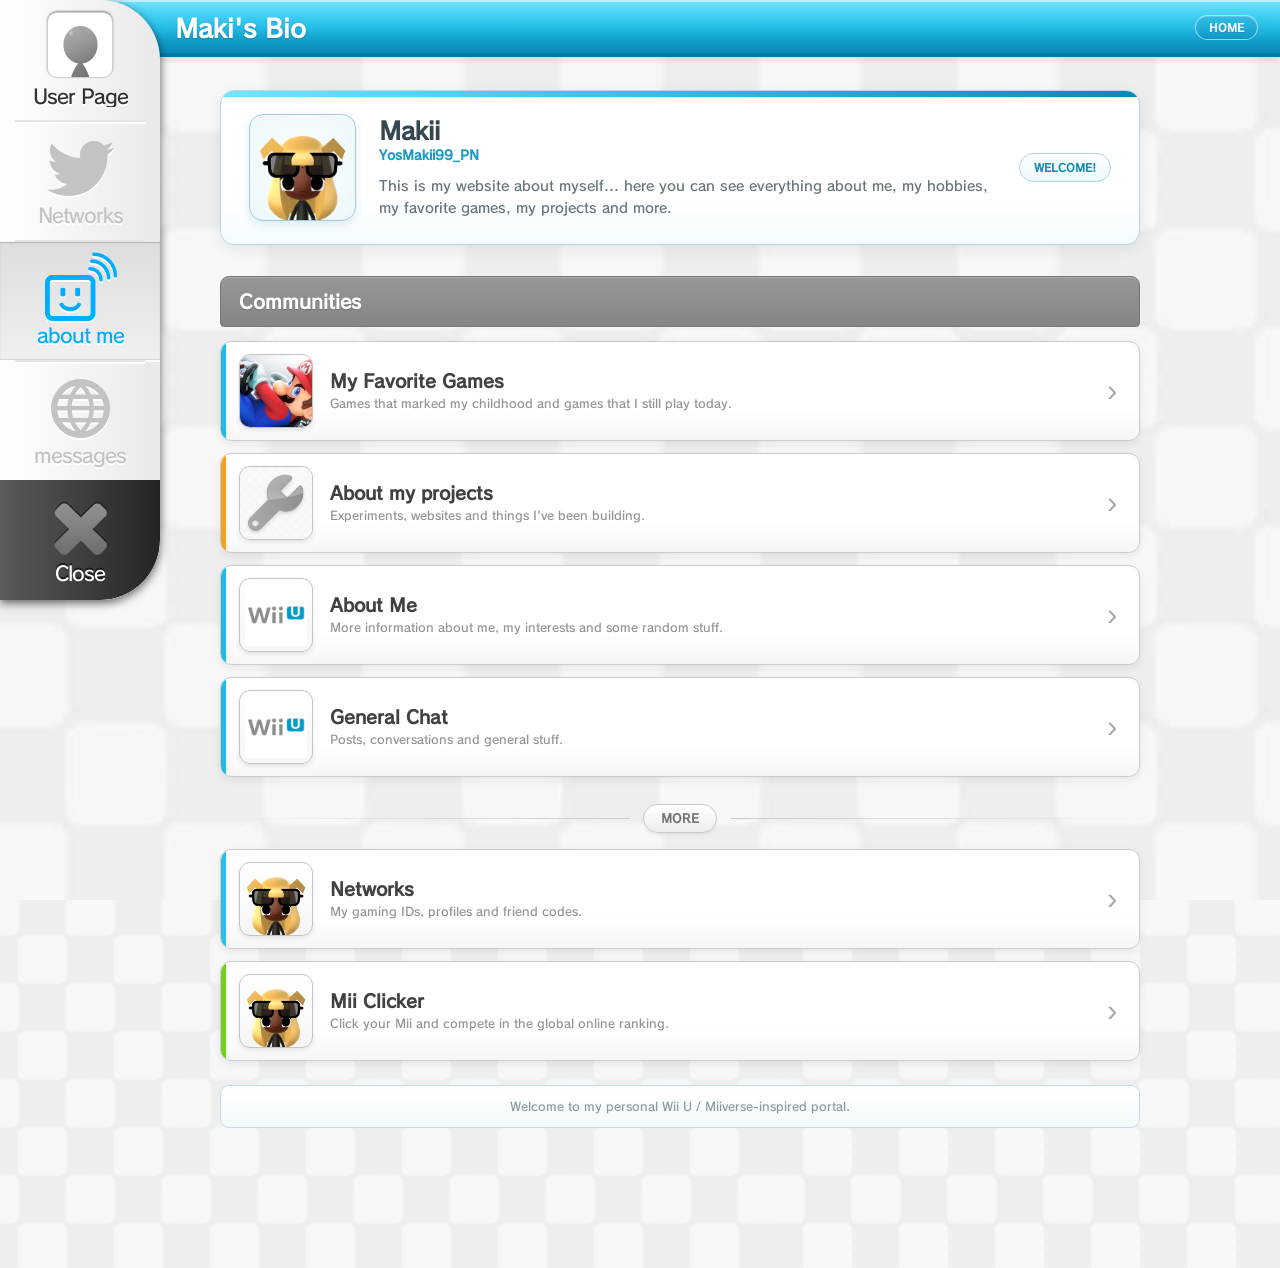
==== commit 6db0328f: "Add files via upload" ====
--- a/index.html
+++ b/index.html
@@ -5,9 +5,10 @@
     <meta name="viewport" content="width=device-width, initial-scale=1.0">
     <script type="module" src="login/basedata.js"></script>
     <link rel="stylesheet" href="style.css">
-    <head>
-        <head>
-    <head>
+    <link rel="stylesheet" href="index.css">
+    
+        
+    
     <!-- 1. Primero cargamos el gestor -->
     <script src="mii/MiiLog.js"></script> 
     <script src="mii/Specialuser.js"></script> 
@@ -16,419 +17,19 @@
     <script src="portal/post/accounts.js"></script>
 
 
-<script>
-    
-    document.addEventListener('DOMContentLoaded', () => {
-        initPortal();
-    });
-</script>
+<script src="js/01-init-portal.js"></script>
     <!-- 2. Después cargamos el manager que depende del primero -->
     <script src="mii/baseDataMii/sessionManager.js"></script>
-</head>
-</head>
-</head>
-    <style>
-body {
-            margin: 0;
-            padding: 50px;
-            min-height: 100vh;
-            font-family: 'MiiverseFont', sans-serif;
-            position: relative;
-            /* Eliminamos el background de aquí para pasarlo al fondo fijo */
-        }
-
-        /* Capa de fondo fija independiente para móviles y PC */
-        body::before {
-            content: "";
-            position: fixed;
-            top: 0;
-            left: 0;
-            width: 100vw;
-            height: 100vh;
-            background-image: url('background.png');
-            background-repeat: no-repeat;
-            background-position: center;
-            background-size: cover; /* Cambiado a cover para que cubra toda la pantalla por completo */
-            z-index: -10; /* Lo envía al fondo detrás de todos los elementos */
-            pointer-events: none; /* Evita que interfiera con los clics o toques */
-        }
-
-        @media (max-width: 768px) {
-            body {
-                background-size: auto 110%;
-            }
-        }
-
-        .card, .card-standard, .card-user {
-            display: flex;
-            flex-direction: column;
-            align-items: center;
-            justify-content: center;
-            width: 170px;   
-            height: 150px;   
-            background-color: #ffffff;
-            border-radius: 0;
-            cursor: pointer;
-            margin-bottom: 0;
-            box-shadow: 0 10px 20px rgb(201, 201, 201);
-        }
-
-        .card-title-user {
-            font-size: 20px;
-            font-weight: 600;
-            margin-top: 85px;
-            color: #555555; 
-            text-align: center;
-            transition: color 0.2s ease;
-            font-family: 'MiiverseFont', sans-serif;
-        }
-
-        .card-title {
-            font-size: 20px;
-            font-family: "MiiverseFont", sans-serif;
-        }
-
-        .card.selected,
-        .card.selected .card-title,
-        .selected .card-title-user {
-            color:#00e1ff;
-        }
-
-        @font-face {
-            font-family: "MiiverseIcons"; 
-            src: url("font/MiiverseSymbols-Regular.ttf") format("truetype");
-            font-weight: normal;
-            font-style: normal;
-        }
-        @font-face {
-            font-family: "MiiverseFont"; 
-            src: url("font/nintendoNTLG-DB001.ttf") format("truetype");
-            font-weight: normal;
-            font-style: normal;
-        }
-
-        .favorite-button {
-            position: absolute;
-            top: 140px;      
-            right: 40px;   
-            width: 420px;
-            height: 100px;
-            background-color: #ffffff;
-            border-radius: 14px;
-            display: flex;
-            align-items: center;
-            padding-left: 20px;
-            box-shadow: 0 8px 18px rgba(0,0,0,0.25);
-            cursor: pointer;
-        }
-
-        .card-icons {
-            font-family: "MiiverseIcons";
-            font-size: 65px; 
-            color: #c4c2c2ff;
-            margin-left: 10px;
-            transition: color 0.2s ease;
-            margin-top: 10px;
-        }
-
-        .linea-degradada h1 {
-            color: white;
-            margin: 0;
-            font-size: 24px;    
-            text-transform: uppercase; 
-        }
-
-        .contenedor-seccion-roja {
-            background-color: #ffffff;
-            border: 1px solid #dcdcdc;
-            border-radius: 12px;
-            padding: 0 !important;   
-            overflow: hidden;        
-            margin-top: 25px;
-            width: 100%;
-            box-sizing: border-box;
-            box-shadow: 0 10px 20px rgb(201, 201, 201);
-        }
-
-        .barra-roja-interna {
-            width: 100%;
-            height: 62px;
-            background: linear-gradient(to right, #ff4d4d, #990000);
-            display: flex;
-            justify-content: center;
-            align-items: center;
-        }
-
-        .barra-roja-interna h1 {
-            color: white !important;
-            margin: 0 !important;
-            font-size: 24px;
-            text-transform: uppercase;
-            font-family: "MiiverseFont", sans-serif;
-            font-weight: bold;
-        }
-
-        .lista-comunidades-pura {
-            display: flex;
-            flex-direction: column;
-            width: 90%;                                     
-            margin-left: 155px;              
-            margin-top: 35px;
-            font-family: "MiiverseFont", sans-serif;
-        }
-
-        /* --- CSS BLINDADO --- */
-        #global-menu .card .symbol, 
-        #global-menu .card .label, 
-        #global-menu .card .icons, 
-        #global-menu .card .name {
-            color: #c4c2c2 !important;
-        }
-
-        #global-menu .card.selected .symbol, 
-        #global-menu .card.selected .label, 
-        #global-menu .card.selected .icons, 
-        #global-menu .card.selected .name {
-            color: #04afff !important;
-        }
-
-        #global-menu a { 
-            text-decoration: none !important; 
-            color: inherit !important; 
-        }
-        /* -------------------- */
-    </style>
+
+
+    
+<!-- CSS EXTRAÍDO A index.css — bloque 01 -->
 </head>
 <body style="background-image: url(background.png);">
 
-<style id="maki-miiverse-sidebar-remaster">
-/* ============================================================
-   MAKI'S BIO - SIDEBAR REMASTER V2
-   - 5 botones reales, sin espacio/botón vacío
-   - iconos MiiverseIcons originales de Maki's Bio
-   - selección azul cielo fuerte
-   - User Page también tiene estado selected
-   - no cambia ninguna función ni destino
-   ============================================================ */
-
-#global-menu {
-    position: fixed !important;
-    top: 0 !important;
-    left: 0 !important;
-    width: 160px !important;
-    height: 600px !important; /* 5 filas x 120px */
-    padding: 0 !important;
-    margin: 0 !important;
-    list-style: none !important;
-    overflow: hidden !important;
-    z-index: 20 !important;
-    font-family: 'MiiverseFont', sans-serif !important;
-    background: linear-gradient(to right, #ffffff 0%, #e9e9e9 100%) !important;
-    border-radius: 0 60px 60px 0 !important;
-    -webkit-border-radius: 0 60px 60px 0 !important;
-    box-shadow: 0 3px 10px rgba(0,0,0,.60) !important;
-    -webkit-box-shadow: 0 3px 10px rgba(0,0,0,.60) !important;
-}
-
-#global-menu > li.card {
-    position: relative !important;
-    display: block !important;
-    width: auto !important;
-    height: 120px !important;
-    padding: 0 !important;
-    margin: 0 15px !important;
-    box-sizing: border-box !important;
-    list-style: none !important;
-    background: transparent !important;
-    border: 0 !important;
-    border-top: 2px solid #e5e5e5 !important;
-    border-radius: 0 !important;
-    box-shadow: inset 0 2px 0 #ffffff !important;
-    -webkit-box-shadow: inset 0 2px 0 #ffffff !important;
-    cursor: pointer !important;
-}
-
-#global-menu > li.card > a {
-    position: relative !important;
-    display: flex !important;
-    flex-direction: column !important;
-    align-items: center !important;
-    justify-content: center !important;
-    width: 160px !important;
-    height: 118px !important;
-    padding: 0 !important;
-    margin: 0 -15px !important;
-    box-sizing: border-box !important;
-    color: #323232 !important;
-    font-family: 'MiiverseFont', sans-serif !important;
-    font-size: 20px !important;
-    font-weight: normal !important;
-    line-height: 1 !important;
-    letter-spacing: -1px !important;
-    text-align: center !important;
-    text-decoration: none !important;
-    text-shadow: 0 2px 0 #ffffff !important;
-    border: 0 !important;
-    border-radius: 0 !important;
-}
-
-#global-menu > #global-menu-mymenu {
-    border-top: 0 !important;
-    box-shadow: none !important;
-    -webkit-box-shadow: none !important;
-}
-
-#global-menu > #global-menu-mymenu > a {
-    border-top-right-radius: 60px !important;
-    -webkit-border-top-right-radius: 60px !important;
-}
-
-#global-menu #global-menu-mymenu .mii-icon {
-    display: block !important;
-    width: 64px !important;
-    height: 64px !important;
-    margin: 0 !important;
-    padding: 0 !important;
-    overflow: hidden !important;
-    background: #ffffff !important;
-    border: 1px solid #d0d0d0 !important;
-    border-radius: 10px !important;
-    -webkit-border-radius: 10px !important;
-    box-shadow: 0 -1px 2px rgba(0,0,0,.40) !important;
-    -webkit-box-shadow: 0 -1px 2px rgba(0,0,0,.40) !important;
-    line-height: 0 !important;
-}
-
-#global-menu #global-menu-mymenu .mii-icon img {
-    display: block !important;
-    width: 64px !important;
-    height: 64px !important;
-    object-fit: cover !important;
-    border: 0 !important;
-    border-radius: 9px !important;
-    -webkit-border-radius: 9px !important;
-}
-
-#global-menu #user-sidebar-name {
-    display: block !important;
-    max-width: 145px !important;
-    margin-top: 7px !important;
-    overflow: hidden !important;
-    color: #323232 !important;
-    font-family: 'MiiverseFont', sans-serif !important;
-    font-size: 20px !important;
-    font-weight: normal !important;
-    line-height: 22px !important;
-    text-align: center !important;
-    text-overflow: ellipsis !important;
-    white-space: nowrap !important;
-}
-
-#global-menu .sidebar-old-icon {
-    display: block !important;
-    height: 66px !important;
-    margin: 0 !important;
-    color: #9d9d9d !important;
-    font-family: 'MiiverseIcons' !important;
-    font-size: 64px !important;
-    font-weight: normal !important;
-    line-height: 66px !important;
-    text-align: center !important;
-    text-shadow: 0 2px 0 #ffffff !important;
-}
-
-#global-menu .sidebar-label {
-    display: block !important;
-    margin-top: 2px !important;
-    color: #323232 !important;
-    font-family: 'MiiverseFont', sans-serif !important;
-    font-size: 20px !important;
-    font-weight: normal !important;
-    line-height: 22px !important;
-    text-align: center !important;
-}
-
-#global-menu > li.card.selected > a {
-    color: #00aeff !important;
-    background: linear-gradient(to bottom, #dddddd 0%, #f0f0f0 100%) !important;
-    box-shadow: 0 2px 0 #ffffff, inset 0 1px 1px rgba(0,0,0,.20), inset 0 -1px 1px rgba(0,0,0,.10) !important;
-    -webkit-box-shadow: 0 2px 0 #ffffff, inset 0 1px 1px rgba(0,0,0,.20), inset 0 -1px 1px rgba(0,0,0,.10) !important;
-}
-
-#global-menu > li.card.selected .sidebar-old-icon,
-#global-menu > li.card.selected .sidebar-label,
-#global-menu > #global-menu-mymenu.selected #user-sidebar-name {
-    color: #00aeff !important;
-}
-
-#global-menu > #global-menu-mymenu.selected .mii-icon {
-    border-color: #00aeff !important;
-    box-shadow: 0 0 0 2px rgba(0,174,255,.20), 0 0 12px rgba(0,174,255,.55), 0 -1px 2px rgba(0,0,0,.25) !important;
-    -webkit-box-shadow: 0 0 0 2px rgba(0,174,255,.20), 0 0 12px rgba(0,174,255,.55), 0 -1px 2px rgba(0,0,0,.25) !important;
-}
-
-#global-menu > #boton-navegacion-miiverse {
-    margin: 0 15px !important;
-    border-top: 0 !important;
-    background: transparent !important;
-    box-shadow: none !important;
-    -webkit-box-shadow: none !important;
-}
-
-#global-menu > #boton-navegacion-miiverse > a {
-    height: 120px !important;
-    border-bottom-right-radius: 60px !important;
-    -webkit-border-bottom-right-radius: 60px !important;
-    background: linear-gradient(to right, #5a5a5a 0%, #242424 100%) !important;
-    color: #ffffff !important;
-    text-shadow: 0 -2px 0 rgba(0,0,0,.60) !important;
-}
-
-#nav-icono-wiiu {
-    display: block;
-    width: 64px;
-    height: 64px;
-    margin: 0;
-    text-align: center;
-}
-
-#nav-icono-wiiu:empty {
-    background-image: url("[data-uri]") !important;
-    background-repeat: no-repeat !important;
-    background-position: center center !important;
-    background-size: 55px 55px !important;
-}
-
-#nav-icono-wiiu:not(:empty) {
-    background: none !important;
-    color: #999999 !important;
-    font-family: 'MiiverseIcons' !important;
-    font-size: 68px !important;
-    font-weight: normal !important;
-    line-height: 64px !important;
-}
-
-#nav-texto-wiiu {
-    display: block !important;
-    margin: 2px 0 0 !important;
-    color: #ffffff;
-    font-family: 'MiiverseFont', sans-serif !important;
-    font-size: 20px !important;
-    font-weight: normal !important;
-    line-height: 22px !important;
-    text-align: center !important;
-}
-
-#global-menu > #boton-navegacion-miiverse:has(#nav-icono-wiiu:not(:empty)) > a {
-    background: linear-gradient(to bottom, #ffffff 0%, #e6e6e6 100%) !important;
-    color: #323232 !important;
-    text-shadow: 0 2px 0 #ffffff !important;
-}
-
-#global-menu > #boton-navegacion-miiverse:has(#nav-icono-wiiu:not(:empty)) #nav-texto-wiiu {
-    color: #6b6969 !important;
-}
-</style>
+
+<!-- CSS EXTRAÍDO A index.css — bloque 02 id=maki-miiverse-sidebar-remaster -->
+
 
 <!-- SIDEBAR MENU GLOBAL -->
 <menu id="global-menu">
@@ -493,1120 +94,9 @@
      ============================================================ -->
 
 
-<style>
-
-/* ============================================================
-   ============================================================
-                           HOME
-   ============================================================
-   ============================================================ */
-
-#vista-perfil {
-    position: relative;
-    z-index: 1;
-
-    min-height: 1000px;
-
-    font-family:
-        'MiiverseFont',
-        sans-serif;
-}
-
-
-/* ============================================================
-   ============================================================
-                      TOPBAR PRINCIPAL
-   ============================================================
-   ============================================================ */
-
-#vista-perfil .home-topbar {
-    margin-top: -50px;
-    margin-left: 100px;
-    width: 1385px;
-
-    padding:
-        15px 22px;
-
-    background:
-        linear-gradient(
-            to bottom,
-            #77e5ff 0%,
-            #48d2f5 24%,
-            #25bde6 50%,
-            #119dca 74%,
-            #0786b3 100%
-        );
-
-    border-bottom:
-        2px solid #0879a1;
-
-    box-shadow:
-        inset 0 2px 0 rgba(255,255,255,.52),
-        inset 0 -2px 0 rgba(0,75,115,.17),
-        0 3px 6px rgba(0,0,0,.10);
-}
-
-
-/* ============================================================
-   TOPBAR INNER
-   ============================================================ */
-
-#vista-perfil .home-topbar-inner {
-    display: flex;
-
-    align-items: center;
-
-    justify-content:
-        space-between;
-}
-
-
-/* ============================================================
-   TÍTULO
-   ============================================================ */
-
-#vista-perfil .home-topbar h1 {
-    margin: 0;
-
-    color:
-        #ffffff;
-
-    font-size:
-        25px;
-
-    font-weight:
-        bold;
-
-    line-height:
-        1;
-
-    text-shadow:
-        0 1px 2px rgba(0,70,110,.30);
-}
-
-
-/* ============================================================
-   BADGE HOME
-   ============================================================ */
-
-#vista-perfil .home-topbar-badge {
-    padding:
-        5px 13px;
-
-    color:
-        #ffffff;
-
-    font-size:
-        11px;
-
-    font-weight:
-        bold;
-
-    border:
-        1px solid rgba(255,255,255,.58);
-
-    border-radius:
-        20px;
-
-    background:
-        rgba(0,100,150,.17);
-
-    box-shadow:
-        inset 0 1px 0 rgba(255,255,255,.22);
-
-    text-shadow:
-        0 1px 1px rgba(0,0,0,.13);
-}
-
-
-/* ============================================================
-   ============================================================
-                        PAGE PRINCIPAL
-   ============================================================
-   ============================================================ */
-
-#vista-perfil .home-page {
-    width:
-        78%;
-
-    max-width:
-        1080px;
-
-    margin-left:
-        170px;
-
-    margin-top:
-        33px;
-
-    padding-bottom:
-        90px;
-
-    box-sizing:
-        border-box;
-}
-
-
-/* ============================================================
-   ============================================================
-                  TARJETA DE BIENVENIDA
-   ============================================================
-   ============================================================ */
-
-#vista-perfil .home-profile-card {
-    position:
-        relative;
-
-    overflow:
-        hidden;
-
-    min-height:
-        155px;
-
-    display:
-        flex;
-
-    align-items:
-        center;
-
-    padding:
-        23px 28px;
-
-    box-sizing:
-        border-box;
-
-    background:
-        linear-gradient(
-            to bottom,
-            #ffffff 0%,
-            #ffffff 69%,
-            #f3fbfe 100%
-        );
-
-    border:
-        1px solid #bcd5df;
-
-    border-radius:
-        14px;
-
-    box-shadow:
-        0 4px 13px rgba(0,90,130,.10),
-        inset 0 1px 0 #ffffff;
-}
-
-
-/* ============================================================
-   FRANJA AZUL SUPERIOR
-   ============================================================ */
-
-#vista-perfil .home-profile-card::before {
-    content:
-        "";
-
-    position:
-        absolute;
-
-    top:
-        0;
-
-    left:
-        0;
-
-    right:
-        0;
-
-    height:
-        6px;
-
-    background:
-        linear-gradient(
-            to right,
-            #73e4ff,
-            #28bfe9,
-            #0789b8
-        );
-}
-
-
-/* ============================================================
-   MII FRAME
-   ============================================================ */
-
-#vista-perfil .home-profile-mii-frame {
-    position:
-        relative;
-
-    width:
-        105px;
-
-    height:
-        105px;
-
-    flex-shrink:
-        0;
-
-    overflow:
-        hidden;
-
-    background:
-        radial-gradient(
-            circle at center,
-            #ffffff,
-            #eaf7fb
-        );
-
-    border:
-        1px solid #9fcbd9;
-
-    border-radius:
-        14px;
-
-    box-shadow:
-        0 3px 8px rgba(0,80,120,.12),
-        inset 0 1px 0 #ffffff;
-}
-
-
-/* ============================================================
-   MII
-   ============================================================ */
-
-#vista-perfil .home-profile-mii {
-    display:
-        block;
-
-    width:
-        100%;
-
-    height:
-        100%;
-
-    object-fit:
-        cover;
-
-    object-position:
-        center;
-}
-
-
-/* ============================================================
-   PROFILE INFO
-   ============================================================ */
-
-#vista-perfil .home-profile-info {
-    flex:
-        1;
-
-    min-width:
-        0;
-
-    margin-left:
-        23px;
-}
-
-
-/* ============================================================
-   NOMBRE
-   ============================================================ */
-
-#vista-perfil .home-profile-name {
-    display:
-        block;
-
-    color:
-        #34464e;
-
-    font-size:
-        24px;
-
-    font-weight:
-        bold;
-
-    line-height:
-        1.15;
-}
-
-
-/* ============================================================
-   PNID
-   ============================================================ */
-
-#vista-perfil .home-profile-pnid {
-    display:
-        block;
-
-    margin-top:
-        3px;
-
-    color:
-        #169ac8;
-
-    font-size:
-        13px;
-
-    font-weight:
-        bold;
-}
-
-
-/* ============================================================
-   DESCRIPCIÓN
-   ============================================================ */
-
-#vista-perfil .home-profile-description {
-    max-width:
-        720px;
-
-    margin:
-        12px 0 0 0;
-
-    color:
-        #66747b;
-
-    font-size:
-        14px;
-
-    line-height:
-        1.55;
-}
-
-
-/* ============================================================
-   STATUS
-   ============================================================ */
-
-#vista-perfil .home-profile-status {
-    margin-left:
-        25px;
-
-    padding:
-        7px 14px;
-
-    flex-shrink:
-        0;
-
-    color:
-        #138db8;
-
-    font-size:
-        11px;
-
-    font-weight:
-        bold;
-
-    background:
-        linear-gradient(
-            to bottom,
-            #ffffff,
-            #edf9fd
-        );
-
-    border:
-        1px solid #acd5e4;
-
-    border-radius:
-        16px;
-
-    box-shadow:
-        inset 0 1px 0 #ffffff;
-}
-
-
-/* ============================================================
-   ============================================================
-                    COMMUNITY HEADER
-   ============================================================
-   ============================================================ */
-
-#vista-perfil .home-section-header {
-    margin-top:
-        31px;
-
-    margin-bottom:
-        14px;
-
-    padding:
-        12px 18px;
-
-    color:
-        #ffffff;
-
-    font-size:
-        19px;
-
-    font-weight:
-        bold;
-
-    background:
-        linear-gradient(
-            to bottom,
-            #979797,
-            #858585
-        );
-
-    border:
-        1px solid #767676;
-
-    border-radius:
-        9px 9px 4px 4px;
-
-    box-shadow:
-        inset 0 1px 0 rgba(255,255,255,.22);
-
-    text-shadow:
-        0 1px 1px rgba(0,0,0,.20);
-}
-
-
-/* ============================================================
-   ============================================================
-                  LISTA DE UNA SOLA COLUMNA
-   ============================================================
-   ============================================================ */
-
-#vista-perfil .home-community-list {
-    display:
-        flex;
-
-    flex-direction:
-        column;
-
-    width:
-        100%;
-
-    gap:
-        12px;
-}
-
-
-/* ============================================================
-   ============================================================
-                    COMMUNITY BUTTON
-   ============================================================
-   ============================================================ */
-
-#vista-perfil .home-community {
-    position:
-        relative;
-
-    width:
-        100%;
-
-    min-height:
-        96px;
-
-    display:
-        flex;
-
-    align-items:
-        center;
-
-    padding:
-        12px 58px 12px 14px;
-
-    box-sizing:
-        border-box;
-
-    overflow:
-        hidden;
-
-    cursor:
-        pointer;
-
-    text-align:
-        left;
-
-    font-family:
-        'MiiverseFont',
-        sans-serif;
-
-    background:
-        linear-gradient(
-            to bottom,
-            #ffffff 0%,
-            #ffffff 67%,
-            #f6f6f6 100%
-        );
-
-    border:
-        1px solid #cccccc;
-
-    border-radius:
-        11px;
-
-    box-shadow:
-        0 3px 8px rgba(0,0,0,.07),
-        inset 0 1px 0 #ffffff;
-
-    outline:
-        none;
-
-    transition:
-        transform .09s ease,
-        border-color .09s ease,
-        box-shadow .09s ease,
-        background .09s ease;
-}
-
-
-/* ============================================================
-   HOVER
-   ============================================================ */
-
-#vista-perfil .home-community:hover {
-    transform:
-        translateY(-2px);
-
-    border-color:
-        #9ccfdf;
-
-    background:
-        linear-gradient(
-            to bottom,
-            #ffffff,
-            #f7fcfe
-        );
-
-    box-shadow:
-        0 6px 12px rgba(0,110,160,.12),
-        inset 0 1px 0 #ffffff;
-}
-
-
-/* ============================================================
-   CLICK
-   ============================================================ */
-
-#vista-perfil .home-community:active {
-    transform:
-        translateY(1px);
-}
-
-
-/* ============================================================
-   COLOR STRIP IZQUIERDO
-   ============================================================ */
-
-#vista-perfil .home-community::before {
-    content:
-        "";
-
-    position:
-        absolute;
-
-    top:
-        0;
-
-    left:
-        0;
-
-    bottom:
-        0;
-
-    width:
-        5px;
-
-    background:
-        var(--community-color);
-
-    box-shadow:
-        1px 0 4px rgba(0,0,0,.06);
-}
-
-
-/* ============================================================
-   ============================================================
-                    ICONO DE COMUNIDAD
-   ============================================================
-   ============================================================ */
-
-#vista-perfil .home-community-icon {
-    position:
-        relative;
-
-    width:
-        72px;
-
-    height:
-        72px;
-
-    flex-shrink:
-        0;
-
-    overflow:
-        hidden;
-
-    display:
-        flex;
-
-    align-items:
-        center;
-
-    justify-content:
-        center;
-
-    margin-left:
-        4px;
-
-    margin-right:
-        17px;
-
-    background:
-        linear-gradient(
-            to bottom,
-            #ffffff,
-            #f5f5f5
-        );
-
-    border:
-        1px solid #c3c3c3;
-
-    border-radius:
-        11px;
-
-    box-shadow:
-        0 2px 5px rgba(0,0,0,.09),
-        inset 0 1px 0 rgba(255,255,255,.85);
-}
-
-
-/* ============================================================
-   BRILLO EN ICONO
-   ============================================================ */
-
-#vista-perfil .home-community-icon::after {
-    content:
-        "";
-
-    position:
-        absolute;
-
-    left:
-        4px;
-
-    right:
-        4px;
-
-    top:
-        3px;
-
-    height:
-        18px;
-
-    pointer-events:
-        none;
-
-    border-radius:
-        8px 8px 50% 50%;
-
-    background:
-        linear-gradient(
-            to bottom,
-            rgba(255,255,255,.35),
-            rgba(255,255,255,0)
-        );
-}
-
-
-/* ============================================================
-   IMAGEN ICONO
-   ============================================================ */
-
-#vista-perfil .home-community-icon img {
-    display:
-        block;
-
-    width:
-        100%;
-
-    height:
-        100%;
-
-    object-fit:
-        cover;
-}
-
-
-/* ============================================================
-   CONTAIN
-   ============================================================ */
-
-#vista-perfil .home-community-icon img.contain {
-    width:
-        87%;
-
-    height:
-        87%;
-
-    object-fit:
-        contain;
-}
-
-
-/* ============================================================
-   ============================================================
-                        TEXTOS
-   ============================================================
-   ============================================================ */
-
-#vista-perfil .home-community-info {
-    flex:
-        1;
-
-    min-width:
-        0;
-}
-
-
-/* ============================================================
-   TÍTULO
-   ============================================================ */
-
-#vista-perfil .home-community-title {
-    display:
-        block;
-
-    color:
-        #414141;
-
-    font-size:
-        18px;
-
-    font-weight:
-        bold;
-
-    line-height:
-        1.2;
-}
-
-
-/* ============================================================
-   DESCRIPCIÓN
-   ============================================================ */
-
-#vista-perfil .home-community-description {
-    display:
-        block;
-
-    margin-top:
-        5px;
-
-    color:
-        #929292;
-
-    font-size:
-        12px;
-
-    line-height:
-        1.35;
-}
-
-
-/* ============================================================
-   ============================================================
-                         FLECHA
-   ============================================================
-   ============================================================ */
-
-#vista-perfil .home-community-arrow {
-    position:
-        absolute;
-
-    top:
-        50%;
-
-    right:
-        22px;
-
-    transform:
-        translateY(-50%);
-
-    color:
-        #aaaaaa;
-
-    font-family:
-        Arial,
-        sans-serif;
-
-    font-size:
-        31px;
-
-    font-weight:
-        normal;
-
-    transition:
-        color .09s ease,
-        right .09s ease;
-}
-
-
-/* ============================================================
-   FLECHA HOVER
-   ============================================================ */
-
-#vista-perfil
-.home-community:hover
-.home-community-arrow {
-
-    color:
-        var(--community-color);
-
-    right:
-        18px;
-}
-
-
-/* ============================================================
-   ============================================================
-                     COLORES COMUNIDADES
-   ============================================================
-   ============================================================ */
-
-
-/* FAVORITE GAMES */
-
-#vista-perfil .community-games {
-    --community-color:
-        #23b9e5;
-}
-
-
-/* PROJECTS */
-
-#vista-perfil .community-projects {
-    --community-color:
-        #eea421;
-}
-
-
-/* GENERAL CHAT */
-
-#vista-perfil .community-general {
-    --community-color:
-        #63ca37;
-}
-
-
-/* NETWORKS */
-
-#vista-perfil .community-networks {
-    --community-color:
-        #28bfe9;
-}
-
-
-/* MII CLICKER */
-
-#vista-perfil .community-clicker {
-    --community-color:
-        #72ce1f;
-}
-
-
-/* ============================================================
-   ============================================================
-                         MORE
-   ============================================================
-   ============================================================ */
-
-#vista-perfil .home-more-separator {
-    position:
-        relative;
-
-    display:
-        flex;
-
-    align-items:
-        center;
-
-    gap:
-        14px;
-
-    margin:
-        27px 0 16px 0;
-}
-
-
-/* ============================================================
-   LÍNEAS
-   ============================================================ */
-
-#vista-perfil .home-more-separator::before,
-#vista-perfil .home-more-separator::after {
-    content:
-        "";
-
-    flex:
-        1;
-
-    height:
-        1px;
-}
-
-
-#vista-perfil .home-more-separator::before {
-    background:
-        linear-gradient(
-            to right,
-            transparent,
-            #cacaca
-        );
-}
-
-
-#vista-perfil .home-more-separator::after {
-    background:
-        linear-gradient(
-            to left,
-            transparent,
-            #cacaca
-        );
-}
-
-
-/* ============================================================
-   PASTILLA MORE
-   ============================================================ */
-
-#vista-perfil .home-more-separator span {
-    min-width:
-        70px;
-
-    padding:
-        6px 17px;
-
-    box-sizing:
-        border-box;
-
-    text-align:
-        center;
-
-    color:
-        #777777;
-
-    font-size:
-        12px;
-
-    font-weight:
-        bold;
-
-    text-transform:
-        uppercase;
-
-    background:
-        linear-gradient(
-            to bottom,
-            #ffffff,
-            #eeeeee
-        );
-
-    border:
-        1px solid #c9c9c9;
-
-    border-radius:
-        18px;
-
-    box-shadow:
-        inset 0 1px 0 #ffffff,
-        0 2px 3px rgba(0,0,0,.05);
-}
-
-
-/* ============================================================
-   ============================================================
-                          FOOTER
-   ============================================================
-   ============================================================ */
-
-#vista-perfil .home-footer-info {
-    padding:
-        13px 18px;
-
-    margin-top:
-        24px;
-
-    text-align:
-        center;
-
-    color:
-        #8c9aa0;
-
-    font-size:
-        12px;
-
-    background:
-        linear-gradient(
-            to bottom,
-            #ffffff,
-            #f2fafc
-        );
-
-    border:
-        1px solid #c5dce4;
-
-    border-radius:
-        9px;
-
-    box-shadow:
-        inset 0 1px 0 #ffffff;
-}
-
-
-/* ============================================================
-   ============================================================
-                         RESPONSIVE
-   ============================================================
-   ============================================================ */
-
-@media screen and (max-width:1000px) {
-
-    #vista-perfil .home-page {
-        width:
-            auto;
-
-        margin-left:
-            185px;
-
-        margin-right:
-            20px;
-    }
-
-}
-
-
-@media screen and (max-width:760px) {
-
-    #vista-perfil .home-profile-status {
-        display:
-            none;
-    }
-
-
-    #vista-perfil .home-profile-mii-frame {
-        width:
-            85px;
-
-        height:
-            85px;
-    }
-
-
-    #vista-perfil .home-community-icon {
-        width:
-            62px;
-
-        height:
-            62px;
-    }
-
-
-    #vista-perfil .home-community {
-        min-height:
-            84px;
-    }
-
-}
-
-</style>
+
+<!-- CSS EXTRAÍDO A index.css — bloque 03 -->
+
 
 
 
@@ -1882,6 +372,49 @@
 
 
             <!-- =================================================
+                 ABOUT ME — RESTORED COMMUNITY
+                 ================================================= -->
+
+            <button
+                type="button"
+                class="
+                    home-community
+                    community-about
+                "
+                onclick="
+                    conmutarPortal(
+                        3,
+                        'global-menu-community'
+                    )
+                "
+            >
+                <div class="home-community-icon">
+                    <img
+                        class="contain"
+                        src="img/games/wii-u-logo-png_seeklogo-312570.png"
+                        alt="About Me"
+                    >
+                </div>
+
+                <div class="home-community-info">
+                    <span class="home-community-title">
+                        About Me
+                    </span>
+
+                    <span class="home-community-description">
+                        More information about me, my interests
+                        and some random stuff.
+                    </span>
+                </div>
+
+                <span class="home-community-arrow">
+                    ›
+                </span>
+            </button>
+
+
+
+            <!-- =================================================
                  GENERAL CHAT
                  ================================================= -->
 
@@ -2110,93 +643,16 @@
 
 
 </div>
-<style>
-
-#vista-juegos .games-clicker-style-topbar {
-    margin-top: -50px;
-
-    padding:
-        15px 22px;
-        margin-left: 100px;
-        width: 1385px;
-
-    background:
-        linear-gradient(
-            to bottom,
-            #48d4ff 0%,
-            #23bce9 42%,
-            #119ed1 56%,
-            #0784b6 100%
-        );
-
-    border-bottom:
-        2px solid #08759f;
-
-    box-shadow:
-        inset 0 2px 0 rgba(255,255,255,.45),
-        inset 0 -2px 0 rgba(0,70,110,.16),
-        0 3px 6px rgba(0,0,0,.10);
-}
-
-#vista-juegos .games-clicker-style-topbar-inner {
-    display: flex;
-
-    align-items: center;
-
-    justify-content: space-between;
-}
-
-#vista-juegos .games-clicker-style-topbar h1 {
-    margin: 0;
-
-    color: #ffffff;
-
-    font-family:
-        'MiiverseFont',
-        sans-serif;
-
-    font-size: 25px;
-
-    font-weight: bold;
-
-    line-height: 1;
-
-    text-shadow:
-        0 1px 2px rgba(0,0,0,.22);
-}
-#vista-juegos .games-clicker-style-badge {
-    padding:
-        5px 13px;
-
-    color: #ffffff;
-
-    font-family:
-        'MiiverseFont',
-        sans-serif;
-
-    font-size: 11px;
-
-    font-weight: bold;
-
-    border:
-        1px solid rgba(255,255,255,.48);
-
-    border-radius:
-        20px;
-
-    background:
-        rgba(0,0,0,.13);
-
-    box-shadow:
-        inset 0 1px 0 rgba(255,255,255,.18);
-
-    text-shadow:
-        0 1px 1px rgba(0,0,0,.15);
-}
-</style>
+
+<!-- CSS EXTRAÍDO A index.css — bloque 04 -->
+
+
+
+<!-- CSS EXTRAÍDO A index.css — bloque 05 id=maki-community-post-remaster-v22 -->
+
+
 <div
     id="vista-juegos"
-
     style="
         display:none;
         position:relative;
@@ -2205,1148 +661,269 @@
 >
     <div class="games-clicker-style-topbar">
         <div class="games-clicker-style-topbar-inner">
-            <h1>
-                My Favorite Games
-            </h1>
+            <h1>My Favorite Games</h1>
+
             <div class="games-clicker-style-badge">
                 FAVORITE GAMES
             </div>
         </div>
     </div>
-    <div style="position: relative; width: 95.90%; margin-left: 105px; margin-top: 0px;">
-        <img src="img/games/zlCfzR3i9aY3AJxL6J.png" style="width: 100%; height: 200px; object-fit: cover; border-radius: 12px; box-shadow: 0 4px 12px rgba(0,0,0,0.08); display: block;">
-        <div style="position: absolute; bottom: -30px; right: 0%; width: 100%; height: 90px; background-color: rgb(255, 255, 255); backdrop-filter: blur(6px); -webkit-backdrop-filter: blur(6px); border-radius: 14px; border: 1px solid rgba(0, 0, 0, 0.12); box-shadow: 0 6px 16px rgba(0,0,0,0.12); display: flex; align-items: center; padding: 0 20px; box-sizing: border-box; font-family: 'MiiverseFont', sans-serif; z-index: 5;">
-            <div style="width: 72px; height: 72px; background-image: url('img/games/mk8.png'); background-size: cover; background-position: center; border-radius: 14px; border: 2px solid #ffffff; flex-shrink: 0; box-shadow: 0 4px 8px rgba(0,0,0,0.15); margin-top: -35px; z-index: 6;"></div>
-            <div style="margin-left: 18px; display: flex; flex-direction: column; gap: 1px; flex-grow: 1;">
-                <span style="font-size: 21px; font-weight: bold; color: #1f2937;">My Favorite Games</span>
-                <span style="font-size: 13px; color: #555555; line-height: 1.3; max-width: 80%;">Welcome to my favorite games section!</span>
-            </div>
+
+    <main class="maki-community-feed">
+        <section class="maki-community-hero">
+            <div class="maki-community-hero-banner">
+                <img
+                    src="img/games/zlCfzR3i9aY3AJxL6J.png"
+                    alt=""
+                >
+            </div>
+
+            <div class="maki-community-hero-card">
+                <div class="maki-community-hero-icon">
+                    <img
+                        src="img/games/mk8.png"
+                        alt=""
+                    >
+                </div>
+
+                <div class="maki-community-hero-copy">
+                    <span class="maki-community-hero-title">
+                        My Favorite Games
+                    </span>
+
+                    <span class="maki-community-hero-subtitle">
+                        Games that marked my childhood and games
+                        that I still play today.
+                    </span>
+                </div>
+
+                <span class="maki-community-hero-status">
+                    4 POSTS
+                </span>
+            </div>
+        </section>
+
+        <div class="maki-feed-heading">
+            POSTS
         </div>
-    </div>
-
-    <div style="height: 60px;"></div>
-
-    <!-- POST MARIO KART 8 -->
-    <div style="display: flex; align-items: flex-start; width: 90.90%; margin-left: 125px; margin-top: 20px; font-family: 'MiiverseFont', sans-serif;">
-        <div style="width: 72px; height: 72px; background-image: url('mii/miiOwner.png'); background-size: cover; background-position: center; background-color: #ffffff; border-radius: 14px; border: 1px solid #cbd5e1; box-shadow: 0 4px 10px rgba(0,0,0,0.06); flex-shrink: 0; position: relative;"></div>
-        <div style="width: 0; height: 0; border-top: 10px solid transparent; border-bottom: 10px solid transparent; border-right: 12px solid #ffffff; margin-top: 26px; margin-left: 8px; filter: drop-shadow(-1px 2px 1px rgba(0,0,0,0.04)); z-index: 2;"></div>
-        <div style="flex-grow: 1; background-color: #ffffff; border: 1px solid #dcdcdc; border-radius: 16px; box-shadow: 0 4px 12px rgba(0, 0, 0, 0.05); display: flex; flex-direction: column; overflow: hidden; margin-left: -1px;">
-            <div style="background-color: #f7f9fa; padding: 8px 16px; display: flex; justify-content: space-between; align-items: center; border-bottom: 1px solid #edf2f7;">
-                <span style="font-weight: bold; color: #4a5568; font-size: 14px;">Mario Kart 8</span>
-                <span style="color: #a0aec0; font-size: 12px;">23/06/2026</span>
-            </div>
-            <div style="padding: 18px 20px; min-height: 80px;">
-                <img src="img/games/mk8.png" style="width: 36px; height: 36px; float: left; margin-right: 12px; border-radius: 6px; border: 1px solid #e2e8f0;">
-                <p style="margin: 0; color: #2d3748; font-size: 15px; line-height: 1.5; font-family: 'MiiverseFont', sans-serif;">
-                   My Favorite Game Even its Mario Kart 8 since I was a kid I loved this game and I still love it, I have played it for many years and I will continue to play it for many more years... maybe can play Mario Kart World in the future.. since 2015 i had the opportunity to play this game (kiosk version) then i was able to play in 2016.. i think... this game was part of my life and... with this game i was able to get new friends.. I had moments that were very happy.. moments where I got frustrated because someone beat me... but overall (for me) this mostly gives me the idea that this game will continue being a game that marked a lot of my childhood... I met a lot of people with whom I managed to make a lot of connections.. around 2018-2019...
-                </p>
-            </div>
-            <div style="background-color: #f7f9fa; padding: 8px 16px; display: flex; justify-content: space-between; align-items: center; border-top: 1px solid #edf2f7;">
-                <button style="background: linear-gradient(to bottom, #f1f1f1, #f1f3f5); border: 1px solid #cbd5e1; border-radius: 20px; padding: 6px 16px; font-size: 14px; color: #4a5568; cursor: pointer; font-weight: bold; display: flex; align-items: center; gap: 6px; font-family: 'MiiverseFont', sans-serif;">
-                    <span style="font-family: 'MiiverseIcons'; font-size: 20px; color: #7e7e7e; font-weight: normal; line-height: 1;">E</span> Yeah!
-                </button>
-                <div style="display: flex; gap: 14px; color: #718096; font-size: 13px;"><span> 0</span></div>
-            </div>
-        </div>
-    </div>
-
-    <!-- POST FORTNITE -->
-    <div style="display: flex; align-items: flex-start; width: 90.90%; margin-left: 125px; font-family: 'MiiverseFont', sans-serif; margin-top: 30px;">
-        <div style="width: 72px; height: 72px; background-image: url('mii/miiOwner.png'); background-size: cover; background-position: center; background-color: #ffffff; border-radius: 14px; border: 1px solid #cbd5e1; box-shadow: 0 4px 10px rgba(0,0,0,0.06); flex-shrink: 0; position: relative;"></div>
-        <div style="width: 0; height: 0; border-top: 10px solid transparent; border-bottom: 10px solid transparent; border-right: 12px solid #ffffff; margin-top: 26px; margin-left: 8px; filter: drop-shadow(-1px 2px 1px rgba(0,0,0,0.04)); z-index: 2;"></div>
-        <div style="flex-grow: 1; background-color: #ffffff; border: 1px solid #dcdcdc; border-radius: 16px; box-shadow: 0 4px 12px rgba(0, 0, 0, 0.05); display: flex; flex-direction: column; overflow: hidden; margin-left: -1px;">
-            <div style="background-color: #f7f9fa; padding: 8px 16px; display: flex; justify-content: space-between; align-items: center; border-bottom: 1px solid #edf2f7;">
-                <span style="font-weight: bold; color: #4a5568; font-size: 14px;">Fortnite</span>
-                <span style="color: #a0aec0; font-size: 12px;">23/06/2026</span>
-            </div>
-            <div style="padding: 18px 20px; min-height: 80px;">
-                <img src="img/games/FortniteLogo.png" style="width: 36px; height: 36px; float: left; margin-right: 12px; border-radius: 6px; border: 1px solid #e2e8f0;">
-                <p style="margin: 0; color: #2d3748; font-size: 15px; line-height: 1.5; font-family: 'MiiverseFont', sans-serif;">
-                    Fortnite is a game that i play almost everytime and im very active in this game.. if you want to play with me... You can see me My Epic Games ID in "Networks" feel free to add me and we can play together.
-                </p>
-            </div>
-            <div style="background-color: #f7f9fa; padding: 8px 16px; display: flex; justify-content: space-between; align-items: center; border-top: 1px solid #edf2f7;">
-                <button style="background: linear-gradient(to bottom, #f1f1f1, #f1f3f5); border: 1px solid #cbd5e1; border-radius: 20px; padding: 6px 16px; font-size: 14px; color: #4a5568; cursor: pointer; font-weight: bold; display: flex; align-items: center; gap: 6px; font-family: 'MiiverseFont', sans-serif;">
-                    <span style="font-family: 'MiiverseIcons'; font-size: 20px; color: #7e7e7e; font-weight: normal; line-height: 1;">E</span> Yeah!
-                </button>
-                <div style="display: flex; gap: 14px; color: #718096; font-size: 13px;"><span> 0</span></div>
-            </div>
-        </div>
-    </div>
-
-    <!-- POST ROBLOX -->
-    <div style="display: flex; align-items: flex-start; width: 90.90%; margin-left: 125px; font-family: 'MiiverseFont', sans-serif; margin-top: 30px;">
-        <div style="width: 72px; height: 72px; background-image: url('mii/miiOwner.png'); background-size: cover; background-position: center; background-color: #ffffff; border-radius: 14px; border: 1px solid #cbd5e1; box-shadow: 0 4px 10px rgba(0,0,0,0.06); flex-shrink: 0; position: relative;"></div>
-        <div style="width: 0; height: 0; border-top: 10px solid transparent; border-bottom: 10px solid transparent; border-right: 12px solid #ffffff; margin-top: 26px; margin-left: 8px; filter: drop-shadow(-1px 2px 1px rgba(0,0,0,0.04)); z-index: 2;"></div>
-        <div style="flex-grow: 1; background-color: #ffffff; border: 1px solid #dcdcdc; border-radius: 16px; box-shadow: 0 4px 12px rgba(0, 0, 0, 0.05); display: flex; flex-direction: column; overflow: hidden; margin-left: -1px;">
-            <div style="background-color: #f7f9fa; padding: 8px 16px; display: flex; justify-content: space-between; align-items: center; border-bottom: 1px solid #edf2f7;">
-                <span style="font-weight: bold; color: #4a5568; font-size: 14px;">Roblox</span>
-                <span style="color: #a0aec0; font-size: 12px;">23/06/2026</span>
-            </div>
-            <div style="padding: 18px 20px; min-height: 80px;">
-                <img src="img/games/RobloxGame.png" style="width: 36px; height: 36px; float: left; margin-right: 12px; border-radius: 6px; border: 1px solid #e2e8f0;">
-                <p style="margin: 0; color: #2d3748; font-size: 15px; line-height: 1.5; font-family: 'MiiverseFont', sans-serif;">
-                    dragon ball rage (ROBLOX) is a fight game RPG with dragon ball z theme but im so obsesioned with it, i play this game almost everytime and im very active in this game.. im zenkai50 and i like wait for PvP..  if you want to play with me... You can see me My Roblox ID in "Networks" feel free to add me and we can play together!... even also play prision life.
-                </p>
-            </div>
-            <div style="background-color: #f7f9fa; padding: 8px 16px; display: flex; justify-content: space-between; align-items: center; border-top: 1px solid #edf2f7;">
-                <button style="background: linear-gradient(to bottom, #f1f1f1, #f1f3f5); border: 1px solid #cbd5e1; border-radius: 20px; padding: 6px 16px; font-size: 14px; color: #4a5568; cursor: pointer; font-weight: bold; display: flex; align-items: center; gap: 6px; font-family: 'MiiverseFont', sans-serif;">
-                    <span style="font-family: 'MiiverseIcons'; font-size: 20px; color: #7e7e7e; font-weight: normal; line-height: 1;">E</span> Yeah!
-                </button>
-                <div style="display: flex; gap: 14px; color: #718096; font-size: 13px;"><span> 0</span></div>
-            </div>
-        </div>
-    </div>
-
-    <!-- EXTRA IMG POST -->
-    <div style="display: flex; align-items: flex-start; width: 50.90%; margin-left: 125px; margin-top: 20px; font-family: 'MiiverseFont', sans-serif;">
-        <div style="width: 72px; height: 72px; background-image: url('mii/miiOwner.png'); background-size: cover; border-radius: 14px; border: 1px solid #cbd5e1; flex-shrink: 0;"></div>
-        <div style="width: 0; height: 0; border-top: 10px solid transparent; border-bottom: 10px solid transparent; border-right: 12px solid #ffffff; margin-top: 26px; margin-left: 8px; z-index: 2;"></div>
-        <div style="flex-grow: 1; background-color: #ffffff; border: 1px solid #dcdcdc; border-radius: 16px; padding: 16px; margin-left: -1px; box-shadow: 0 4px 12px rgba(0, 0, 0, 0.05);">
-            <div style="display: flex; justify-content: space-between; margin-bottom: 8px;">
-                <span style="font-weight: bold; color: #4a5568;">Makii</span>
-                <span style="color: #a0aec0; font-size: 13px;">1/1/1969</span>
-            </div>
-            <p style="margin: 0 0 12px 0; color: #2d3748;">¡why...!</p>
-            <img src="portal/post/miiversePost.png" style="width: 80%; border-radius: 8px; border: 1px solid #e2e8f0; display: block; margin-bottom: 12px;">
-            <div style="display: flex; justify-content: space-between; align-items: center; border-top: 1px solid #edf2f7; padding-top: 8px;">
-                <button style="background: #f1f1f1; border: 1px solid #ccc; border-radius: 20px; padding: 4px 12px; cursor: pointer;">
-                    <span style="font-family: 'MiiverseIcons';">E</span> Yeah!
-                </button>
-                <span style="color: #a0aec0; font-size: 13px;"></span>
-            </div>
-        </div>
-    </div>
+
+
+        <!-- MARIO KART 8 -->
+        <article class="maki-retro-post">
+            <div class="maki-retro-avatar">
+                <img src="mii/miiOwner.png" alt="Makii">
+            </div>
+
+            <div class="maki-retro-pointer"></div>
+
+            <div class="maki-retro-bubble">
+                <header class="maki-retro-post-header">
+                    <div class="maki-retro-post-author">
+                        <strong>Makii</strong>
+                        <span class="maki-retro-post-community">
+                            My Favorite Games · Mario Kart 8
+                        </span>
+                    </div>
+
+                    <time class="maki-retro-post-date">
+                        23/06/2026
+                    </time>
+                </header>
+
+                <div class="maki-retro-post-body">
+                    <div class="maki-retro-game-chip">
+                        <img src="img/games/mk8.png" alt="">
+                        <span>Mario Kart 8</span>
+                    </div>
+
+                    <p>
+                        My Favorite Game Even its Mario Kart 8 since I was a kid I loved this game and I still love it, I have played it for many years and I will continue to play it for many more years... maybe can play Mario Kart World in the future.. since 2015 i had the opportunity to play this game (kiosk version) then i was able to play in 2016.. i think... this game was part of my life and... with this game i was able to get new friends.. I had moments that were very happy.. moments where I got frustrated because someone beat me... but overall (for me) this mostly gives me the idea that this game will continue being a game that marked a lot of my childhood... I met a lot of people with whom I managed to make a lot of connections.. around 2018-2019...
+                    </p>
+                </div>
+
+                <footer class="maki-retro-post-footer">
+                    <button
+                        type="button"
+                        class="maki-page-yeah"
+                        data-page-post="favorite-mario-kart-8"
+                        onclick="togglePageYeah('favorite-mario-kart-8')"
+                    >
+                        <span class="maki-yeah-icon">E</span>
+                        <span>Yeah!</span>
+                    </button>
+
+                    <span
+                        class="maki-page-yeah-count maki-retro-count"
+                        data-page-yeah-count="favorite-mario-kart-8"
+                    >0</span>
+                </footer>
+            </div>
+        </article>
+
+
+        <!-- FORTNITE -->
+        <article class="maki-retro-post">
+            <div class="maki-retro-avatar">
+                <img src="mii/miiOwner.png" alt="Makii">
+            </div>
+
+            <div class="maki-retro-pointer"></div>
+
+            <div class="maki-retro-bubble">
+                <header class="maki-retro-post-header">
+                    <div class="maki-retro-post-author">
+                        <strong>Makii</strong>
+                        <span class="maki-retro-post-community">
+                            My Favorite Games · Fortnite
+                        </span>
+                    </div>
+
+                    <time class="maki-retro-post-date">
+                        23/06/2026
+                    </time>
+                </header>
+
+                <div class="maki-retro-post-body">
+                    <div class="maki-retro-game-chip">
+                        <img src="img/games/FortniteLogo.png" alt="">
+                        <span>Fortnite</span>
+                    </div>
+
+                    <p>
+                        Fortnite is a game that i play almost everytime and im very active in this game.. if you want to play with me... You can see me My Epic Games ID in "Networks" feel free to add me and we can play together.
+                    </p>
+                </div>
+
+                <footer class="maki-retro-post-footer">
+                    <button
+                        type="button"
+                        class="maki-page-yeah"
+                        data-page-post="favorite-fortnite"
+                        onclick="togglePageYeah('favorite-fortnite')"
+                    >
+                        <span class="maki-yeah-icon">E</span>
+                        <span>Yeah!</span>
+                    </button>
+
+                    <span
+                        class="maki-page-yeah-count maki-retro-count"
+                        data-page-yeah-count="favorite-fortnite"
+                    >0</span>
+                </footer>
+            </div>
+        </article>
+
+
+        <!-- ROBLOX -->
+        <article class="maki-retro-post">
+            <div class="maki-retro-avatar">
+                <img src="mii/miiOwner.png" alt="Makii">
+            </div>
+
+            <div class="maki-retro-pointer"></div>
+
+            <div class="maki-retro-bubble">
+                <header class="maki-retro-post-header">
+                    <div class="maki-retro-post-author">
+                        <strong>Makii</strong>
+                        <span class="maki-retro-post-community">
+                            My Favorite Games · Roblox
+                        </span>
+                    </div>
+
+                    <time class="maki-retro-post-date">
+                        23/06/2026
+                    </time>
+                </header>
+
+                <div class="maki-retro-post-body">
+                    <div class="maki-retro-game-chip">
+                        <img src="img/games/RobloxGame.png" alt="">
+                        <span>Dragon Ball Rage / Roblox</span>
+                    </div>
+
+                    <p>
+                        dragon ball rage (ROBLOX) is a fight game RPG with dragon ball z theme but im so obsesioned with it, i play this game almost everytime and im very active in this game.. im zenkai50 and i like wait for PvP.. if you want to play with me... You can see me My Roblox ID in "Networks" feel free to add me and we can play together!... even also play prision life.
+                    </p>
+                </div>
+
+                <footer class="maki-retro-post-footer">
+                    <button
+                        type="button"
+                        class="maki-page-yeah"
+                        data-page-post="favorite-roblox"
+                        onclick="togglePageYeah('favorite-roblox')"
+                    >
+                        <span class="maki-yeah-icon">E</span>
+                        <span>Yeah!</span>
+                    </button>
+
+                    <span
+                        class="maki-page-yeah-count maki-retro-count"
+                        data-page-yeah-count="favorite-roblox"
+                    >0</span>
+                </footer>
+            </div>
+        </article>
+
+
+        <!-- OLD MIIVERSE IMAGE POST -->
+        <article class="maki-retro-post">
+            <div class="maki-retro-avatar">
+                <img src="mii/miiOwner.png" alt="Makii">
+            </div>
+
+            <div class="maki-retro-pointer"></div>
+
+            <div class="maki-retro-bubble">
+                <header class="maki-retro-post-header">
+                    <div class="maki-retro-post-author">
+                        <strong>Makii</strong>
+                        <span class="maki-retro-post-community">
+                            My Favorite Games · Archive
+                        </span>
+                    </div>
+
+                    <time class="maki-retro-post-date">
+                        1/1/1969
+                    </time>
+                </header>
+
+                <div class="maki-retro-post-body">
+                    <p>¡why...!</p>
+
+                    <img
+                        class="maki-retro-post-image"
+                        src="portal/post/miiversePost.png"
+                        alt=""
+                    >
+                </div>
+
+                <footer class="maki-retro-post-footer">
+                    <button
+                        type="button"
+                        class="maki-page-yeah"
+                        data-page-post="favorite-miiverse-1969"
+                        onclick="togglePageYeah('favorite-miiverse-1969')"
+                    >
+                        <span class="maki-yeah-icon">E</span>
+                        <span>Yeah!</span>
+                    </button>
+
+                    <span
+                        class="maki-page-yeah-count maki-retro-count"
+                        data-page-yeah-count="favorite-miiverse-1969"
+                    >0</span>
+                </footer>
+            </div>
+        </article>
+
+    </main>
 </div>
 
-<style>
-
-/* ============================================================
-   VISTA GENERAL
-   ============================================================ */
-
-#vista-messages {
-    position: relative;
-    z-index: 1;
-    min-height: 700px;
-
-    font-family:
-        'MiiverseFont',
-        sans-serif;
-}
-
-
-/* ============================================================
-   BARRA SUPERIOR VERDE
-   ============================================================ */
-
-#vista-messages .mii-clicker-topbar {
-    margin-top: -50px;
-
-    padding:
-        15px
-        22px;
-        width: 1385px;
-        margin-left: 100px;
-
-    background:
-        linear-gradient(
-            to bottom,
-            #86df29 0%,
-            #6ec817 48%,
-            #5bb50d 100%
-        );
-
-    border-bottom:
-        2px solid #4d9b09;
-
-    box-shadow:
-        inset 0 1px 0 rgba(255,255,255,.42),
-        inset 0 -1px 0 rgba(0,0,0,.08);
-}
-
-
-#vista-messages .mii-clicker-topbar-content {
-    display: flex;
-
-    align-items: center;
-
-    justify-content:
-        space-between;
-}
-
-
-#vista-messages .mii-clicker-topbar h1 {
-    margin: 0;
-
-    color:
-        #ffffff;
-
-    font-size:
-        25px;
-
-    font-weight:
-        bold;
-
-    text-shadow:
-        0 1px 2px
-        rgba(0,0,0,.20);
-}
-
-
-/* ============================================================
-   CONTENEDOR PRINCIPAL
-   ============================================================ */
-
-#vista-messages .mii-clicker-page {
-    width:
-        78%;
-
-    max-width:
-        1050px;
-
-    margin-left:
-        170px;
-
-    margin-top:
-        35px;
-
-    padding-bottom:
-        60px;
-
-    box-sizing:
-        border-box;
-}
-
-
-/* ============================================================
-   PANEL GENERAL
-   ============================================================ */
-
-#vista-messages .mii-clicker-panel {
-    background:
-        #ffffff;
-
-    border:
-        1px solid #d1d1d1;
-
-    border-radius:
-        12px;
-
-    overflow:
-        hidden;
-
-    box-shadow:
-        0 4px 12px
-        rgba(0,0,0,.09);
-
-    margin-bottom:
-        26px;
-}
-
-
-/* ============================================================
-   CABECERA GRIS
-   ============================================================ */
-
-#vista-messages .mii-clicker-panel-title {
-    padding:
-        14px
-        20px;
-
-    background:
-        linear-gradient(
-            to bottom,
-            #979797 0%,
-            #888888 48%,
-            #797979 100%
-        );
-
-    border-bottom:
-        1px solid #707070;
-
-    color:
-        #ffffff;
-
-    font-size:
-        23px;
-
-    font-weight:
-        bold;
-
-    text-shadow:
-        0 1px 1px
-        rgba(0,0,0,.22);
-}
-
-
-/* ============================================================
-   DESCRIPCIÓN
-   ============================================================ */
-
-#vista-messages .mii-clicker-description {
-    padding:
-        13px
-        20px;
-
-    color:
-        #777777;
-
-    font-size:
-        15px;
-
-    text-align:
-        center;
-
-    background:
-        #fafafa;
-
-    border-bottom:
-        1px solid #e2e2e2;
-}
-
-
-/* ============================================================
-   ============================================================
-                         PODIO
-   ============================================================
-   ============================================================ */
-
-#vista-messages .mii-clicker-podium {
-    min-height:
-        250px;
-
-    display:
-        flex;
-
-    align-items:
-        flex-end;
-
-    justify-content:
-        center;
-
-    gap:
-        22px;
-
-    padding:
-        28px
-        24px
-        30px
-        24px;
-
-    box-sizing:
-        border-box;
-}
-
-
-/* ============================================================
-   TARJETAS DEL PODIO
-   ============================================================ */
-
-#vista-messages .mii-clicker-place {
-    position:
-        relative;
-
-    width:
-        185px;
-
-    box-sizing:
-        border-box;
-
-    text-align:
-        center;
-
-    background:
-        linear-gradient(
-            to bottom,
-            #ffffff,
-            #eeeeee
-        );
-
-    border:
-        1px solid #c7c7c7;
-
-    border-radius:
-        10px;
-
-    padding:
-        12px
-        10px
-        15px
-        10px;
-
-    box-shadow:
-        0 3px 6px rgba(0,0,0,.10),
-        inset 0 1px 0 #ffffff;
-}
-
-
-/* ============================================================
-   1ST
-   ============================================================ */
-
-#vista-messages .mii-clicker-place.first {
-    min-height:
-        210px;
-
-    border-top:
-        5px solid #f0c822;
-}
-
-
-/* ============================================================
-   2ND
-   ============================================================ */
-
-#vista-messages .mii-clicker-place.second {
-    min-height:
-        185px;
-
-    border-top:
-        5px solid #a9afb4;
-}
-
-
-/* ============================================================
-   3RD
-   ============================================================ */
-
-#vista-messages .mii-clicker-place.third {
-    min-height:
-        165px;
-
-    border-top:
-        5px solid #b77a47;
-}
-
-
-/* ============================================================
-   TEXTO DE POSICIÓN
-   ============================================================ */
-
-#vista-messages .mii-clicker-place-number {
-    font-size:
-        28px;
-
-    font-weight:
-        bold;
-
-    line-height:
-        32px;
-
-    margin-bottom:
-        7px;
-}
-
-
-#vista-messages .first .mii-clicker-place-number {
-    color:
-        #d0a900;
-}
-
-
-#vista-messages .second .mii-clicker-place-number {
-    color:
-        #858b91;
-}
-
-
-#vista-messages .third .mii-clicker-place-number {
-    color:
-        #9f6737;
-}
-
-
-/* ============================================================
-   MII DEL TOP 3
-
-   NINGÚN BADGE.
-   NINGUNA INSIGNIA.
-   ============================================================ */
-
-#vista-messages .mii-clicker-place-avatar {
-    width:
-        78px;
-
-    height:
-        78px;
-
-    margin:
-        0 auto
-        8px auto;
-
-    overflow:
-        hidden;
-
-    background-color:
-        #ececec;
-
-    background-image:
-        url('img/games/Dummy_mii_user.png');
-
-    background-size:
-        cover;
-
-    background-position:
-        center;
-
-    background-repeat:
-        no-repeat;
-
-    border:
-        1px solid #bbbbbb;
-
-    border-radius:
-        10px;
-
-    box-shadow:
-        inset 0 1px 2px
-        rgba(0,0,0,.07);
-}
-
-
-/* ============================================================
-   PNID DEL RANKING
-   ============================================================ */
-
-#vista-messages .mii-clicker-place-pnid {
-    display:
-        block;
-
-    width:
-        100%;
-
-    overflow:
-        hidden;
-
-    white-space:
-        nowrap;
-
-    text-overflow:
-        ellipsis;
-
-    color:
-        #484848;
-
-    font-size:
-        15px;
-
-    font-weight:
-        bold;
-}
-
-
-/* ============================================================
-   SCORE DEL RANKING
-   ============================================================ */
-
-#vista-messages .mii-clicker-place-score {
-    display:
-        block;
-
-    margin-top:
-        5px;
-
-    color:
-        #777777;
-
-    font-size:
-        13px;
-}
-
-
-/* ============================================================
-   ============================================================
-                       ZONA DEL JUEGO
-   ============================================================
-   ============================================================ */
-
-#vista-messages .mii-clicker-game {
-    position:
-        relative;
-
-    padding:
-        27px
-        25px
-        36px
-        25px;
-
-    text-align:
-        center;
-}
-
-
-/* ============================================================
-   PNID ACTUAL
-   ============================================================ */
-
-#vista-messages #mii-clicker-pnid {
-    color:
-        #555555;
-
-    font-size:
-        20px;
-
-    font-weight:
-        bold;
-
-    margin-bottom:
-        5px;
-}
-
-
-/* ============================================================
-   INSTRUCCIÓN
-   ============================================================ */
-
-#vista-messages .mii-clicker-instruction {
-    color:
-        #888888;
-
-    font-size:
-        14px;
-
-    margin-bottom:
-        18px;
-}
-
-
-/* ============================================================
-   SCORE PRINCIPAL
-   ============================================================ */
-
-#vista-messages #mii-clicker-score {
-    color:
-        #65bf0b;
-
-    font-size:
-        52px;
-
-    line-height:
-        55px;
-
-    font-weight:
-        bold;
-
-    margin-bottom:
-        0;
-
-    text-shadow:
-        0 1px 0
-        #ffffff;
-}
-
-
-#vista-messages .mii-clicker-score-label {
-    color:
-        #999999;
-
-    font-size:
-        14px;
-
-    margin-bottom:
-        22px;
-}
-
-#vista-messages .mii-clicker-mii-stage {
-    position:
-        relative;
-
-    width:
-        300px;
-
-    height:
-        360px;
-
-    margin:
-        0 auto
-        22px auto;
-
-    overflow:
-        hidden;
-
-    background:
-        radial-gradient(
-            ellipse at center bottom,
-            #ffffff 0%,
-            #f6f6f6 55%,
-            #e9e9e9 100%
-        );
-
-    border:
-        2px solid #c3c3c3;
-
-    border-radius:
-        18px;
-
-    box-shadow:
-        inset 0 2px 5px rgba(0,0,0,.07),
-        0 3px 6px rgba(0,0,0,.08);
-}
-
-
-/* ============================================================
-   SOMBRA DEL MII
-   ============================================================ */
-
-#vista-messages .mii-clicker-floor {
-    position:
-        absolute;
-
-    left:
-        50%;
-
-    bottom:
-        25px;
-
-    width:
-        190px;
-
-    height:
-        20px;
-
-    margin-left:
-        -95px;
-
-    border-radius:
-        50%;
-
-    background:
-        radial-gradient(
-            ellipse at center,
-            rgba(0,0,0,.16) 0%,
-            rgba(0,0,0,.06) 45%,
-            rgba(0,0,0,0) 72%
-        );
-
-    pointer-events:
-        none;
-}
-
-
-/* ============================================================
-   MII DE CUERPO COMPLETO
-   ============================================================ */
-
-#vista-messages #mii-clicker-mii {
-    position:
-        relative;
-
-    z-index:
-        2;
-
-    display:
-        block;
-
-    width:
-        100%;
-
-    height:
-        100%;
-
-    object-fit:
-        contain;
-
-    object-position:
-        center center;
-
-    pointer-events:
-        none;
-
-    -webkit-user-select:
-        none;
-
-    user-select:
-        none;
-}
-
-
-/* ============================================================
-   ============================================================
-                   BOTÓN WII U / MIIVERSE
-   ============================================================
-   ============================================================ */
-
-#vista-messages #mii-clicker-click-button {
-    position:
-        relative;
-
-    display:
-        block;
-
-    width:
-        300px;
-
-    height:
-        66px;
-
-    margin:
-        0 auto;
-
-    box-sizing:
-        border-box;
-
-    cursor:
-        pointer;
-
-    outline:
-        none;
-
-    color:
-        #ffffff;
-
-    font-family:
-        'MiiverseFont',
-        sans-serif;
-
-    font-size:
-        24px;
-
-    font-weight:
-        bold;
-
-    text-align:
-        center;
-
-    text-shadow:
-        0 1px 1px
-        rgba(0,0,0,.20);
-
-    background:
-        linear-gradient(
-            to bottom,
-            #92e93c 0%,
-            #78d51f 42%,
-            #64be12 55%,
-            #55aa09 100%
-        );
-
-    border:
-        2px solid #519f0b;
-
-    border-radius:
-        12px;
-
-    box-shadow:
-        inset 0 2px 0 rgba(255,255,255,.48),
-        inset 0 -3px 0 rgba(50,110,0,.22),
-        0 5px 0 #438b08,
-        0 7px 8px rgba(0,0,0,.18);
-
-    -webkit-tap-highlight-color:
-        transparent;
-
-    -webkit-user-select:
-        none;
-
-    user-select:
-        none;
-
-    transition:
-        transform .055s,
-        box-shadow .055s,
-        background .055s;
-}
-
-
-/* ============================================================
-   BRILLO DEL BOTÓN
-   ============================================================ */
-
-#vista-messages #mii-clicker-click-button::before {
-    content:
-        "";
-
-    position:
-        absolute;
-
-    top:
-        4px;
-
-    left:
-        10px;
-
-    right:
-        10px;
-
-    height:
-        17px;
-
-    border-radius:
-        8px 8px 50% 50%;
-
-    background:
-        linear-gradient(
-            to bottom,
-            rgba(255,255,255,.35),
-            rgba(255,255,255,0)
-        );
-
-    pointer-events:
-        none;
-}
-
-
-/* ============================================================
-   BOTÓN PRESIONADO
-   ============================================================ */
-
-#vista-messages
-#mii-clicker-click-button.mii-clicker-pressed {
-    transform:
-        translateY(4px);
-
-    background:
-        linear-gradient(
-            to bottom,
-            #80da2d,
-            #5eb811
-        );
-
-    box-shadow:
-        inset 0 2px 4px rgba(0,0,0,.12),
-        0 1px 0 #438b08,
-        0 3px 4px rgba(0,0,0,.14);
-}
-
-
-/* ============================================================
-   BOTÓN DESACTIVADO
-   ============================================================ */
-
-#vista-messages
-#mii-clicker-click-button:disabled {
-    opacity:
-        .45;
-
-    cursor:
-        default;
-}
-
-
-/* ============================================================
-   +1
-   ============================================================ */
-
-#vista-messages #mii-clicker-plus-one {
-    height:
-        38px;
-
-    margin-top:
-        18px;
-
-    color:
-        #68c212;
-
-    font-size:
-        28px;
-
-    font-weight:
-        bold;
-
-    opacity:
-        0;
-
-    transform:
-        translateY(0);
-
-    pointer-events:
-        none;
-}
-
-
-#vista-messages
-#mii-clicker-plus-one.show {
-    opacity:
-        1;
-
-    transform:
-        translateY(-7px);
-
-    transition:
-        opacity .12s,
-        transform .12s;
-}
-
-
-/* ============================================================
-   TU POSICIÓN
-   ============================================================ */
-
-#vista-messages .mii-clicker-personal-rank {
-    margin-top:
-        3px;
-
-    color:
-        #777777;
-
-    font-size:
-        15px;
-}
-
-
-/* ============================================================
-   TEXTO DE SYNC
-   ============================================================ */
-
-#vista-messages #mii-clicker-sync-text {
-    height:
-        18px;
-
-    margin-top:
-        8px;
-
-    color:
-        #999999;
-
-    font-size:
-        12px;
-}
-
-
-/* ============================================================
-   REGLAS VISUALES
-   ============================================================ */
-
-#vista-messages .mii-clicker-rules {
-    display:
-        flex;
-
-    justify-content:
-        center;
-
-    gap:
-        35px;
-
-    padding:
-        17px
-        20px;
-
-    background:
-        #f7f7f7;
-
-    border-top:
-        1px solid #dedede;
-
-    color:
-        #777777;
-
-    font-size:
-        13px;
-}
-
-
-#vista-messages .mii-clicker-rule {
-    display:
-        flex;
-
-    align-items:
-        center;
-
-    gap:
-        7px;
-}
-
-
-#vista-messages .mii-clicker-rule-dot {
-    width:
-        9px;
-
-    height:
-        9px;
-
-    border-radius:
-        50%;
-
-    background:
-        #72cc1d;
-}
-
-
-/* ============================================================
-   BACK
-   ============================================================ */
-
-#vista-messages .mii-clicker-back {
-    display:
-        block;
-
-    width:
-        170px;
-
-    height:
-        43px;
-
-    margin:
-        22px auto 0 auto;
-
-    cursor:
-        pointer;
-
-    color:
-        #555555;
-
-    font-family:
-        'MiiverseFont',
-        sans-serif;
-
-    font-size:
-        16px;
-
-    font-weight:
-        bold;
-
-    background:
-        linear-gradient(
-            to bottom,
-            #ffffff,
-            #e4e4e4
-        );
-
-    border:
-        1px solid #aaaaaa;
-
-    border-radius:
-        7px;
-
-    box-shadow:
-        0 2px 4px rgba(0,0,0,.12),
-        inset 0 1px 0 #ffffff;
-}
-
-
-/* ============================================================
-   RESPONSIVE
-   ============================================================ */
-
-@media screen and (max-width:950px) {
-
-    #vista-messages .mii-clicker-page {
-        width:
-            auto;
-
-        margin-left:
-            175px;
-
-        margin-right:
-            20px;
-    }
-
-
-    #vista-messages .mii-clicker-podium {
-        gap:
-            8px;
-    }
-
-
-    #vista-messages .mii-clicker-place {
-        width:
-            31%;
-    }
-
-}
-
-</style>
+
+<!-- CSS EXTRAÍDO A index.css — bloque 06 -->
+
 
 
 
@@ -3728,2275 +1305,370 @@
 
 </div>
 
-<script type="module">
-
-import {
-    initializeApp,
-    getApp,
-    getApps
-}
-from
-"https://www.gstatic.com/firebasejs/10.8.0/firebase-app.js";
-
-
-import {
-    getAuth,
-    onAuthStateChanged
-}
-from
-"https://www.gstatic.com/firebasejs/10.8.0/firebase-auth.js";
-
-import {
-    getDatabase,
-    ref,
-    get,
-    set,
-    update,
-    onValue,
-    query,
-    orderByChild,
-    limitToLast,
-    runTransaction,
-    serverTimestamp
-}
-from
-"https://www.gstatic.com/firebasejs/10.8.0/firebase-database.js";
-
-
-
-const firebaseConfigMiiClicker = {
-
-    apiKey:
-        "AIzaSyBC1CU5NvbyYvgb6W2nbxAWXtdPV63qhnA",
-
-    authDomain:
-        "maki-s-bio.firebaseapp.com",
-
-    databaseURL:
-        "https://maki-s-bio-default-rtdb.firebaseio.com",
-
-    projectId:
-        "maki-s-bio",
-
-    storageBucket:
-        "maki-s-bio.firebasestorage.app",
-
-    messagingSenderId:
-        "267692056127",
-
-    appId:
-        "1:267692056127:web:472b5f1ca8c82db4a3228a"
-
-};
-
-
-const miiClickerApp =
-
-    getApps().length > 0
-
-        ?
-
-        getApp()
-
-        :
-
-        initializeApp(
-            firebaseConfigMiiClicker
-        );
-
-
-
-const miiClickerAuth =
-    getAuth(
-        miiClickerApp
-    );
-
-
-const miiClickerDB =
-    getDatabase(
-        miiClickerApp
-    );
-
-const clickButton =
-    document.getElementById(
-        "mii-clicker-click-button"
-    );
-
-
-const miiImage =
-    document.getElementById(
-        "mii-clicker-mii"
-    );
-
-
-const scoreElement =
-    document.getElementById(
-        "mii-clicker-score"
-    );
-
-
-const pnidElement =
-    document.getElementById(
-        "mii-clicker-pnid"
-    );
-
-
-const plusOne =
-    document.getElementById(
-        "mii-clicker-plus-one"
-    );
-
-
-const rankElement =
-    document.getElementById(
-        "mii-clicker-rank-text"
-    );
-
-
-const syncElement =
-    document.getElementById(
-        "mii-clicker-sync-text"
-    );
-
-
-const statusElement =
-    document.getElementById(
-        "mii-clicker-status"
-    );
-
-
-
-/* ============================================================
-   ESTADO
-   ============================================================ */
-
-let firebaseUser =
-    null;
-
-
-let playerPNID =
-    "";
-
-
-let playerReference =
-    null;
-
-
-let localScore =
-    0;
-
-
-let pendingClicks =
-    0;
-
-
-let saving =
-    false;
-
-
-let saveTimer =
-    null;
-
-
-let pressTimer =
-    null;
-
-
-let plusTimer =
-    null;
-
-
-let rankingUnsubscribe =
-    null;
-
-
-let playerUnsubscribe =
-    null;
-
-
-
-/* ============================================================
-   CONFIGURACIÓN DEL CLICKER
-   ============================================================ */
-
-const CLICK_BATCH =
-    10;
-
-
-const SAVE_DELAY =
-    650;
-
-
-
-/* ============================================================
-   NORMALIZAR PNID
-   ============================================================ */
-
-function normalizePNID(
-    value
-) {
-
-    return String(
-        value || ""
-    )
-
-    .replace(
-        /^\s+|\s+$/g,
-        ""
-    )
-
-    .toLowerCase();
-
-}
-
-
-
-/* ============================================================
-   FORMATO DE NÚMEROS
-   ============================================================ */
-
-function formatNumber(
-    value
-) {
-
-    var number =
-        Number(
-            value || 0
-        );
-
-
-    try {
-
-        return number.toLocaleString();
-
-    }
-
-    catch (error) {
-
-        return String(
-            number
-        );
-
-    }
-
-}
-
-
-onValue(
-
-    ref(
-        miiClickerDB,
-        ".info/connected"
-    ),
-
-    function (
-        snapshot
-    ) {
-
-
-        if (
-            snapshot.val() === true
-        ) {
-
-
-            statusElement.textContent =
-                "ONLINE";
-
-        }
-
-
-        else {
-
-
-            statusElement.textContent =
-                "OFFLINE";
-
-        }
-
-    }
-
-);
-
-
-
-/* ============================================================
-   OBTENER PNID DE LA SESIÓN
-   ============================================================ */
-
-function getSessionPNID(
-    user
-) {
-
-
-    var storedPNID =
-        localStorage.getItem(
-            "makiiverse_pnid"
-        );
-
-
-    var email =
-        user && user.email
-            ?
-            String(
-                user.email
-            )
-            :
-            "";
-
-
-    var firebasePNID =
-        "";
-
-
-    var atPosition =
-        email.indexOf("@");
-
-
-
-    if (
-        atPosition !== -1
-    ) {
-
-
-        firebasePNID =
-            email.substring(
-                0,
-                atPosition
-            );
-
-    }
-
-
-
-    /*
-       Si localStorage coincide con Firebase,
-       conservamos la capitalización original.
-
-       Ejemplo:
-           Firebase:
-               yosmakii99_pn
-
-           Vista:
-               YosMakii99_PN
-    */
-
-    if (
-        storedPNID
-        &&
-        normalizePNID(
-            storedPNID
-        )
-        ===
-        normalizePNID(
-            firebasePNID
-        )
-    ) {
-
-
-        return storedPNID;
-
-    }
-
-
-
-    return firebasePNID
-        ||
-        storedPNID
-        ||
-        "";
-
-}
-
-
-
-/* ============================================================
-   CARGAR MII PRINCIPAL
-
-   CUERPO COMPLETO.
-   SIN INSIGNIAS.
-   ============================================================ */
-
-function loadPlayerMii() {
-
-
-    var miiURL =
-
-        "https://mii-unsecure.ariankordi.net/miis/image.png"
-
-        +
-
-        "?nnid="
-
-        +
-
-        encodeURIComponent(
-            playerPNID
-        )
-
-        +
-
-        "&type=all_body"
-
-        +
-
-        "&width=270"
-
-        +
-
-        "&api_id=1";
-
-
-
-    miiImage.src =
-        miiURL;
-
-
-
-    miiImage.onerror =
-        function () {
-
-
-            miiImage.onerror =
-                null;
-
-
-            miiImage.src =
-                "img/games/Dummy_mii_user.png";
-
-        };
-
-}
-
-
-
-/* ============================================================
-   CREAR / CARGAR JUGADOR ONLINE
-   ============================================================ */
-
-async function loadOnlinePlayer() {
-
-
-    playerReference =
-        ref(
-
-            miiClickerDB,
-
-            "mii_clicker/"
-            +
-            firebaseUser.uid
-
-        );
-
-
-
-    var snapshot =
-        await get(
-            playerReference
-        );
-
-
-
-    /* ========================================================
-       NUEVO JUGADOR
-       ======================================================== */
-
-    if (
-        !snapshot.exists()
-    ) {
-
-
-        localScore =
-            0;
-
-
-
-        await set(
-
-            playerReference,
-
-            {
-
-                uid:
-                    firebaseUser.uid,
-
-                pnid:
-                    playerPNID,
-
-                clicks:
-                    0,
-
-                updatedAt:
-                    serverTimestamp()
-
-            }
-
-        );
-
-    }
-
-
-
-    /* ========================================================
-       JUGADOR EXISTENTE
-       ======================================================== */
-
-    else {
-
-
-        var data =
-            snapshot.val()
-            ||
-            {};
-
-
-        localScore =
-            Number(
-                data.clicks || 0
-            );
-
-
-
-        /*
-           Sin tocar los clicks,
-           actualizamos solamente datos de cuenta.
-        */
-
-        await update(
-
-            playerReference,
-
-            {
-
-                uid:
-                    firebaseUser.uid,
-
-                pnid:
-                    playerPNID,
-
-                updatedAt:
-                    serverTimestamp()
-
-            }
-
-        );
-
-    }
-
-
-
-    updateScoreUI();
-
-
-
-    clickButton.disabled =
-        false;
-
-
-
-    syncElement.textContent =
-        "Score synced.";
-
-
-
-    listenPlayerScore();
-
-}
-
-
-
-/* ============================================================
-   ESCUCHAR SCORE PROPIO
-   ============================================================ */
-
-function listenPlayerScore() {
-
-
-    if (
-        playerUnsubscribe
-    ) {
-
-
-        playerUnsubscribe();
-
-    }
-
-
-
-    playerUnsubscribe =
-        onValue(
-
-            playerReference,
-
-            function (
-                snapshot
-            ) {
-
-
-                if (
-                    !snapshot.exists()
-                ) {
-
-
-                    return;
-
-                }
-
-
-
-                var data =
-                    snapshot.val()
-                    ||
-                    {};
-
-
-                var remoteScore =
-                    Number(
-                        data.clicks || 0
-                    );
-
-
-
-                /*
-                   Si no tenemos clicks esperando
-                   sincronización, usamos el valor
-                   exacto del servidor.
-                */
-
-                if (
-                    pendingClicks === 0
-                    &&
-                    saving === false
-                ) {
-
-
-                    localScore =
-                        remoteScore;
-
-
-                    updateScoreUI();
-
-                }
-
-            },
-
-            function (
-                error
-            ) {
-
-
-                console.error(
-                    "[Mii Clicker] Error leyendo score:",
-                    error
-                );
-
-            }
-
-        );
-
-}
-
-
-
-/* ============================================================
-   ACTUALIZAR SCORE VISUAL
-   ============================================================ */
-
-function updateScoreUI() {
-
-
-    scoreElement.textContent =
-        formatNumber(
-            localScore
-        );
-
-}
-
-
-
-/* ============================================================
-   CLICK
-   ============================================================ */
-
-function registerClick() {
-
-
-    if (
-        !firebaseUser
-        ||
-        !playerReference
-        ||
-        clickButton.disabled
-    ) {
-
-
-        return;
-
-    }
-
-
-
-    localScore =
-        localScore + 1;
-
-
-    pendingClicks =
-        pendingClicks + 1;
-
-
-
-    updateScoreUI();
-
-
-    animateButton();
-
-
-    animatePlusOne();
-
-
-    scheduleSave();
-
-}
-
-
-
-/* ============================================================
-   ANIMAR BOTÓN
-   ============================================================ */
-
-function animateButton() {
-
-
-    clickButton.classList.add(
-        "mii-clicker-pressed"
-    );
-
-
-
-    if (
-        pressTimer
-    ) {
-
-
-        clearTimeout(
-            pressTimer
-        );
-
-    }
-
-
-
-    pressTimer =
-        setTimeout(
-
-            function () {
-
-
-                clickButton.classList.remove(
-                    "mii-clicker-pressed"
-                );
-
-            },
-
-            80
-
-        );
-
-}
-
-
-
-/* ============================================================
-   ANIMAR +1
-   ============================================================ */
-
-function animatePlusOne() {
-
-
-    plusOne.classList.remove(
-        "show"
-    );
-
-
-    /*
-       Forzar repaint.
-    */
-
-    void plusOne.offsetWidth;
-
-
-    plusOne.classList.add(
-        "show"
-    );
-
-
-
-    if (
-        plusTimer
-    ) {
-
-
-        clearTimeout(
-            plusTimer
-        );
-
-    }
-
-
-
-    plusTimer =
-        setTimeout(
-
-            function () {
-
-
-                plusOne.classList.remove(
-                    "show"
-                );
-
-            },
-
-            150
-
-        );
-
-}
-
-
-
-/* ============================================================
-   PROGRAMAR GUARDADO ONLINE
-   ============================================================ */
-
-function scheduleSave() {
-
-
-    syncElement.textContent =
-        "Saving online...";
-
-
-
-    /*
-       Si llegamos a 10 clicks pendientes,
-       sincronizamos inmediatamente.
-    */
-
-    if (
-        pendingClicks >=
-        CLICK_BATCH
-    ) {
-
-
-        savePendingClicks();
-
-
-        return;
-
-    }
-
-
-
-    /*
-       Si ya existe un timer,
-       esperamos ese.
-    */
-
-    if (
-        saveTimer
-    ) {
-
-
-        return;
-
-    }
-
-
-
-    saveTimer =
-        setTimeout(
-
-            function () {
-
-
-                saveTimer =
-                    null;
-
-
-                savePendingClicks();
-
-            },
-
-            SAVE_DELAY
-
-        );
-
-}
-
-
-
-/* ============================================================
-   GUARDAR CLICKS ONLINE
-
-   runTransaction evita sobrescribir scores.
-   ============================================================ */
-
-async function savePendingClicks() {
-
-
-    if (
-        saving
-        ||
-        pendingClicks <= 0
-        ||
-        !firebaseUser
-        ||
-        !playerReference
-    ) {
-
-
-        return;
-
-    }
-
-
-
-    saving =
-        true;
-
-
-
-    var amount =
-        Math.min(
-            pendingClicks,
-            CLICK_BATCH
-        );
-
-
-
-    pendingClicks -=
-        amount;
-
-
-
-    var clicksReference =
-        ref(
-
-            miiClickerDB,
-
-            "mii_clicker/"
-            +
-            firebaseUser.uid
-            +
-            "/clicks"
-
-        );
-
-
-
-    try {
-
-
-        await runTransaction(
-
-            clicksReference,
-
-            function (
-                currentValue
-            ) {
-
-
-                var current =
-                    Number(
-                        currentValue || 0
-                    );
-
-
-                return current
-                    +
-                    amount;
-
-            }
-
-        );
-
-
-
-        await update(
-
-            playerReference,
-
-            {
-
-                uid:
-                    firebaseUser.uid,
-
-                pnid:
-                    playerPNID,
-
-                updatedAt:
-                    serverTimestamp()
-
-            }
-
-        );
-
-
-
-        syncElement.textContent =
-            "Score synced.";
-
-    }
-
-
-
-    catch (
-        error
-    ) {
-
-
-        console.error(
-            "[Mii Clicker] Error guardando score:",
-            error
-        );
-
-
-
-        /*
-           Devolvemos los clicks al buffer
-           si hubo error.
-        */
-
-        pendingClicks +=
-            amount;
-
-
-
-        syncElement.textContent =
-            "Sync error — retrying...";
-
-
-
-        setTimeout(
-
-            function () {
-
-
-                scheduleSave();
-
-            },
-
-            1500
-
-        );
-
-    }
-
-
-
-    finally {
-
-
-        saving =
-            false;
-
-
-
-        /*
-           Si hizo más clicks durante el guardado,
-           mandamos el siguiente grupo.
-        */
-
-        if (
-            pendingClicks > 0
-        ) {
-
-
-            setTimeout(
-
-                function () {
-
-
-                    savePendingClicks();
-
-                },
-
-                80
-
-            );
-
-        }
-
-    }
-
-}
-
-
-
-/* ============================================================
-   ============================================================
-                     RANKING GLOBAL ONLINE
-   ============================================================
-   ============================================================ */
-
-function startOnlineRanking() {
-
-
-    if (
-        rankingUnsubscribe
-    ) {
-
-
-        rankingUnsubscribe();
-
-    }
-
-
-
-    /*
-       Realtime Database ordena ascendente.
-
-       limitToLast(3)
-       obtiene los 3 valores de clicks más altos.
-    */
-
-    var leaderboardQuery =
-        query(
-
-            ref(
-                miiClickerDB,
-                "mii_clicker"
-            ),
-
-            orderByChild(
-                "clicks"
-            ),
-
-            limitToLast(
-                3
-            )
-
-        );
-
-
-
-    rankingUnsubscribe =
-        onValue(
-
-            leaderboardQuery,
-
-            function (
-                snapshot
-            ) {
-
-
-                var players =
-                    [];
-
-
-
-                snapshot.forEach(
-
-                    function (
-                        childSnapshot
-                    ) {
-
-
-                        var data =
-                            childSnapshot.val()
-                            ||
-                            {};
-
-
-                        players.push({
-
-                            uid:
-                                childSnapshot.key,
-
-                            pnid:
-                                data.pnid
-                                ||
-                                "Unknown",
-
-                            clicks:
-                                Number(
-                                    data.clicks || 0
-                                )
-
-                        });
-
-                    }
-
-                );
-
-
-
-                /*
-                   Ordenamos:
-                   mayor score primero.
-                */
-
-                players.sort(
-
-                    function (
-                        a,
-                        b
-                    ) {
-
-
-                        if (
-                            b.clicks !==
-                            a.clicks
-                        ) {
-
-
-                            return b.clicks
-                                -
-                                a.clicks;
-
-                        }
-
-
-
-                        /*
-                           Desempate por PNID.
-                        */
-
-                        return String(
-                            a.pnid
-                        ).localeCompare(
-                            String(
-                                b.pnid
-                            )
-                        );
-
-                    }
-
-                );
-
-
-
-                renderLeaderboard(
-                    players
-                );
-
-
-                updatePlayerRank(
-                    players
-                );
-
-            },
-
-
-
-            function (
-                error
-            ) {
-
-
-                console.error(
-                    "[Mii Clicker] Error del ranking:",
-                    error
-                );
-
-
-                rankElement.textContent =
-                    "Unavailable";
-
-            }
-
-        );
-
-}
-
-
-
-/* ============================================================
-   RENDER DEL TOP 3
-   ============================================================ */
-
-function renderLeaderboard(
-    players
-) {
-
-
-    renderRank(
-        1,
-        players[0]
-    );
-
-
-    renderRank(
-        2,
-        players[1]
-    );
-
-
-    renderRank(
-        3,
-        players[2]
-    );
-
-}
-
-
-
-/* ============================================================
-   RENDER DE UNA POSICIÓN
-   ============================================================ */
-
-function renderRank(
-    position,
-    player
-) {
-
-
-    var card =
-        document.getElementById(
-
-            "mii-clicker-place-"
-            +
-            position
-
-        );
-
-
-    if (
-        !card
-    ) {
-
-
-        return;
-
-    }
-
-
-
-    var avatarElement =
-        card.querySelector(
-            ".mii-clicker-place-avatar"
-        );
-
-
-    var rankPNID =
-        card.querySelector(
-            ".mii-clicker-place-pnid"
-        );
-
-
-    var rankScore =
-        card.querySelector(
-            ".mii-clicker-place-score"
-        );
-
-
-
-    /* ========================================================
-       POSICIÓN VACÍA
-       ======================================================== */
-
-    if (
-        !player
-    ) {
-
-
-        avatarElement.style.backgroundImage =
-            "url('img/games/Dummy_mii_user.png')";
-
-
-        rankPNID.textContent =
-            "---";
-
-
-        rankScore.textContent =
-            "0 clicks";
-
-
-        return;
-
-    }
-
-
-
-    /* ========================================================
-       MII DEL TOP
-
-       FACE porque el espacio es pequeño.
-
-       NO SE GENERA NINGUNA INSIGNIA.
-       ======================================================== */
-
-    var miiURL =
-
-        "https://mii-unsecure.ariankordi.net/miis/image.png"
-
-        +
-
-        "?nnid="
-
-        +
-
-        encodeURIComponent(
-            player.pnid
-        )
-
-        +
-
-        "&type=face"
-
-        +
-
-        "&width=270"
-
-        +
-
-        "&api_id=1";
-
-
-
-    avatarElement.innerHTML =
-        "";
-
-
-    avatarElement.style.backgroundImage =
-        "url('" + miiURL + "')";
-
-
-
-    rankPNID.textContent =
-        player.pnid;
-
-
-
-    rankScore.textContent =
-
-        formatNumber(
-            player.clicks
-        )
-
-        +
-
-        " clicks";
-
-}
-
-
-
-/* ============================================================
-   TU POSICIÓN
-   ============================================================ */
-
-function updatePlayerRank(
-    top3
-) {
-
-
-    if (
-        !firebaseUser
-    ) {
-
-
-        return;
-
-    }
-
-
-
-    var position =
-        -1;
-
-
-
-    for (
-        var i = 0;
-        i < top3.length;
-        i++
-    ) {
-
-
-        if (
-            top3[i].uid ===
-            firebaseUser.uid
-        ) {
-
-
-            position =
-                i + 1;
-
-
-            break;
-
-        }
-
-    }
-
-
-
-    if (
-        position === 1
-    ) {
-
-
-        rankElement.textContent =
-            "1st";
-
-    }
-
-
-    else if (
-        position === 2
-    ) {
-
-
-        rankElement.textContent =
-            "2nd";
-
-    }
-
-
-    else if (
-        position === 3
-    ) {
-
-
-        rankElement.textContent =
-            "3rd";
-
-    }
-
-
-    else {
-
-
-        rankElement.textContent =
-            "Not in Top 3";
-
-    }
-
-}
-
-
-
-/* ============================================================
-   EVENTO DEL BOTÓN
-   ============================================================ */
-
-clickButton.addEventListener(
-
-    "click",
-
-    registerClick
-
-);
-
-
-
-/* ============================================================
-   FIREBASE AUTH
-   ============================================================ */
-
-onAuthStateChanged(
-
-    miiClickerAuth,
-
-    async function (
-        user
-    ) {
-
-
-        /* ====================================================
-           NO HAY SESIÓN
-           ==================================================== */
-
-        if (
-            !user
-        ) {
-
-
-            firebaseUser =
-                null;
-
-
-            clickButton.disabled =
-                true;
-
-
-            pnidElement.textContent =
-                "No authenticated user";
-
-
-            rankElement.textContent =
-                "Sign in first";
-
-
-            syncElement.textContent =
-                "Firebase login required.";
-
-
-            return;
-
-        }
-
-
-
-        /* ====================================================
-           USUARIO AUTENTICADO
-           ==================================================== */
-
-        firebaseUser =
-            user;
-
-
-
-        playerPNID =
-            getSessionPNID(
-                user
-            );
-
-
-
-        if (
-            !playerPNID
-        ) {
-
-
-            clickButton.disabled =
-                true;
-
-
-            pnidElement.textContent =
-                "PNID unavailable";
-
-
-            return;
-
-        }
-
-
-
-        /* ====================================================
-           MOSTRAR PNID
-           ==================================================== */
-
-        pnidElement.textContent =
-            playerPNID;
-
-
-
-        /* ====================================================
-           RENDER MII
-           ==================================================== */
-
-        loadPlayerMii();
-
-
-
-        /* ====================================================
-           CONEXIÓN ONLINE
-           ==================================================== */
-
-        try {
-
-
-            syncElement.textContent =
-                "Loading online score...";
-
-
-
-            await loadOnlinePlayer();
-
-
-
-            startOnlineRanking();
-
-
-
-            console.log(
-                "[Mii Clicker] ONLINE - Realtime Database connected."
-            );
-
-        }
-
-
-
-        catch (
-            error
-        ) {
-
-
-            console.error(
-                "[Mii Clicker] Connection error:",
-                error
-            );
-
-
-
-            clickButton.disabled =
-                true;
-
-
-            rankElement.textContent =
-                "Unavailable";
-
-
-            syncElement.textContent =
-                "Could not connect to Realtime Database.";
-
-        }
-
-    }
-
-);
-
-
-
-/* ============================================================
-   INTENTAR GUARDAR SI SE OCULTA LA PÁGINA
-   ============================================================ */
-
-document.addEventListener(
-
-    "visibilitychange",
-
-    function () {
-
-
-        if (
-            document.hidden
-            &&
-            pendingClicks > 0
-        ) {
-
-
-            savePendingClicks();
-
-        }
-
-    }
-
-);
-
-
-
-/* ============================================================
-   CAMBIAR MENÚ:
-
-       messages
-          ↓
-       Mii Clicker
-
-   conmutarPortal(6, ...)
-   SIGUE IGUAL.
-   ============================================================ */
-
-var sidebarLabel =
-    document.querySelector(
-        "#global-menu-message .label"
-    );
-
-
-if (
-    sidebarLabel
-) {
-
-
-    sidebarLabel.textContent =
-        "Mii Clicker";
-
-}
-
-</script>
+<script type="module" src="js/02-mii-clicker-firebase.js"></script>
 
 <!-- ================= SECCIÓN 2: VISTA PROYECTOS ================= -->
-<style>
-
-/* ============================================================
-   ABOUT MY PROJECTS — HEADER ESTILO MII CLICKER
-   ============================================================ */
-
-#vista-proyectos .projects-clicker-style-topbar {
-    margin-top: -50px;
-    margin-left: 100px;
-    width: 1385px;
-
-    padding:
-        15px 22px;
-
-    background:
-        linear-gradient(
-            to bottom,
-            #ffd27a 0%,
-            #ffb84d 42%,
-            #ee9d28 56%,
-            #d68910 100%
-        );
-
-    border-bottom:
-        2px solid #b8730d;
-
-    box-shadow:
-        inset 0 2px 0 rgba(255,255,255,.45),
-        inset 0 -2px 0 rgba(120,70,0,.16),
-        0 3px 6px rgba(0,0,0,.10);
-}
-
-
-/* ============================================================
-   CONTENIDO INTERNO
-   ============================================================ */
-
-#vista-proyectos .projects-clicker-style-topbar-inner {
-    display: flex;
-
-    align-items: center;
-
-    justify-content: space-between;
-}
-
-
-/* ============================================================
-   TÍTULO
-   ============================================================ */
-
-#vista-proyectos .projects-clicker-style-topbar h1 {
-    margin: 0;
-
-    color: #ffffff;
-
-    font-family:
-        'MiiverseFont',
-        sans-serif;
-
-    font-size: 25px;
-
-    font-weight: bold;
-
-    line-height: 1;
-
-    text-shadow:
-        0 1px 2px rgba(0,0,0,.22);
-}
-
-
-/* ============================================================
-   BADGE DERECHO
-   ============================================================ */
-
-#vista-proyectos .projects-clicker-style-badge {
-    padding:
-        5px 13px;
-
-    color: #ffffff;
-
-    font-family:
-        'MiiverseFont',
-        sans-serif;
-
-    font-size: 11px;
-
-    font-weight: bold;
-
-    border:
-        1px solid rgba(255,255,255,.48);
-
-    border-radius:
-        20px;
-
-    background:
-        rgba(0,0,0,.13);
-
-    box-shadow:
-        inset 0 1px 0 rgba(255,255,255,.18);
-
-    text-shadow:
-        0 1px 1px rgba(0,0,0,.15);
-}
-
-</style>
+
+<!-- CSS EXTRAÍDO A index.css — bloque 07 -->
+
 
 
 <div
     id="vista-proyectos"
-
     style="
         display:none;
         position:relative;
         z-index:1;
     "
 >
-
-
-    <!-- ========================================================
-         HEADER ESTILO MII CLICKER
-         ======================================================== -->
-
     <div class="projects-clicker-style-topbar">
-
-
         <div class="projects-clicker-style-topbar-inner">
-
-
-            <h1>
-                About my projects
-            </h1>
-
+            <h1>About my projects</h1>
 
             <div class="projects-clicker-style-badge">
                 PROJECTS
             </div>
-
-
-        </div>
-
-
-    </div>
-
-
-    <!-- ========================================================
-         AQUÍ SIGUE TODO TU CONTENIDO ORIGINAL DE PROYECTOS
-         ======================================================== -->
-
-    <!-- POST PROYECTO 1 -->
-    <div style="display: flex; align-items: flex-start; width: 78%; margin-left: 170px; margin-top: 25px; font-family: 'MiiverseFont', sans-serif;">
-        <div style="width: 55px; height: 55px; background-image: url('mii/miiOwner.png'); background-size: cover; border-radius: 8px; border: 1px solid #cbd5e1; flex-shrink: 0;"></div>
-        <div style="width: 0; height: 0; border-top: 9px solid transparent; border-bottom: 9px solid transparent; border-right: 12px solid #ffffff; margin-top: 20px; margin-left: 6px; z-index: 2;"></div>
-        <div style="flex-grow: 1; background-color: #ffffff; border: 1px solid #dcdcdc; border-radius: 12px; padding: 15px; margin-left: -1px; box-shadow: 0 3px 8px rgba(0,0,0,0.08);">
-            <p style="margin: 0; color: #2d3748; font-size: 15px; line-height: 1.5;">
-                "Back in 2024, I set out on what was perhaps my most ambitious technical project: attempting to recreate the Miiverse prototype originally presented by Satoru Iwata at E3. This was an immense challenge, as I had to hunt down rare, obscure materials across the internet. I spent weeks analyzing old screenshots, using logic and deduction to try and reverse-engineer features that were never officially released and whose functionality remained a mystery.
-                <br><br>
-                I was dedicated to this for two months, working tirelessly to build a functional 'WUBH' environment that would allow others to experience this lost vision. I was only about a month and a half away from releasing the first public prototype. Unfortunately, disaster struck when my PC suffered a fatal system crash—the dreaded blue screen of death. I was forced to format my drive, losing not only the code but all the rare photographs and research materials I had gathered. The sheer exhaustion and frustration of losing two months of intense work without a proper backup was devastating. I ultimately decided to abandon the project, but the experience gave me a deep, unparalleled look into the Miiverse architecture that I'll never forget."
-            </p>
         </div>
     </div>
 
-    <!-- POST PROYECTO 2 -->
-    <div style="display: flex; align-items: flex-start; width: 78%; margin-left: 170px; margin-top: 25px; font-family: 'MiiverseFont', sans-serif;">
-        <div style="width: 55px; height: 55px; background-image: url('mii/miiOwner.png'); background-size: cover; border-radius: 8px; border: 1px solid #cbd5e1; flex-shrink: 0;"></div>
-        <div style="width: 0; height: 0; border-top: 9px solid transparent; border-bottom: 9px solid transparent; border-right: 12px solid #ffffff; margin-top: 20px; margin-left: 6px; z-index: 2;"></div>
-        <div style="flex-grow: 1; background-color: #ffffff; border: 1px solid #dcdcdc; border-radius: 12px; padding: 15px; margin-left: -1px; box-shadow: 0 3px 8px rgba(0,0,0,0.08);">
-            <p style="margin: 0; color: #2d3748; font-size: 15px; line-height: 1.5;">
-                My journey into modding began in 2023, and it has been a steady progression of learning and experimentation. What started as simple modifications quickly evolved into more complex and fun cosmetic projects. Over time, I managed to dominate the internal file logic of Wii U games, which allowed me to start creating much more advanced and professional-grade mods.
-                <br><br>
-                The process of understanding how these games handle assets, textures, and logic has been incredibly rewarding. Currently, I am working on a custom, comprehensive pack for Mario Kart 8 Deluxe. This project is a collection of my favorite personal mods—things that are tailored specifically to my taste and playstyle. It’s a great feeling to take a game I love and completely customize it to be 'mine.' I’m really enjoying this creative freedom, and I look forward to continuing to push what is possible within the game's engine.
-            </p>
+    <main class="maki-community-feed">
+        <section class="maki-community-hero">
+            <div class="maki-projects-hero-banner">
+                <img
+                    src="img/games/174095.png"
+                    alt=""
+                >
+            </div>
+
+            <div class="maki-community-hero-card">
+                <div class="maki-community-hero-icon">
+                    <img
+                        src="img/games/174095.png"
+                        alt=""
+                    >
+                </div>
+
+                <div class="maki-community-hero-copy">
+                    <span class="maki-community-hero-title">
+                        About my projects
+                    </span>
+
+                    <span class="maki-community-hero-subtitle">
+                        Experiments, websites and things I've been building.
+                    </span>
+                </div>
+
+                <span class="maki-community-hero-status">
+                    PROJECT LOG
+                </span>
+            </div>
+        </section>
+
+        <div class="maki-feed-heading">
+            PROJECT POSTS
         </div>
-    </div>
+
+
+        <!-- LOST MIIVERSE PROTOTYPE PROJECT -->
+        <article class="maki-retro-post">
+            <div class="maki-retro-avatar">
+                <img src="mii/miiOwner.png" alt="Makii">
+            </div>
+
+            <div class="maki-retro-pointer"></div>
+
+            <div class="maki-retro-bubble">
+                <header class="maki-retro-post-header">
+                    <div class="maki-retro-post-author">
+                        <strong>Makii</strong>
+                        <span class="maki-retro-post-community">
+                            Project log · Miiverse prototype recreation
+                        </span>
+                    </div>
+
+                    <time class="maki-retro-post-date">
+                        2024
+                    </time>
+                </header>
+
+                <div class="maki-retro-post-body">
+                    <div class="maki-retro-project-chip">
+                        <img
+                            src="img/games/wii-u-logo-png_seeklogo-312570.png"
+                            alt=""
+                        >
+                        <span>Lost Miiverse / Wii U research</span>
+                    </div>
+
+                    <p>
+                        "Back in 2024, I set out on what was perhaps my most ambitious technical project: attempting to recreate the Miiverse prototype originally presented by Satoru Iwata at E3. This was an immense challenge, as I had to hunt down rare, obscure materials across the internet. I spent weeks analyzing old screenshots, using logic and deduction to try and reverse-engineer features that were never officially released and whose functionality remained a mystery.
+                    </p>
+
+                    <p>
+                        I was dedicated to this for two months, working tirelessly to build a functional 'WUBH' environment that would allow others to experience this lost vision. I was only about a month and a half away from releasing the first public prototype. Unfortunately, disaster struck when my PC suffered a fatal system crash—the dreaded blue screen of death. I was forced to format my drive, losing not only the code but all the rare photographs and research materials I had gathered. The sheer exhaustion and frustration of losing two months of intense work without a proper backup was devastating. I ultimately decided to abandon the project, but the experience gave me a deep, unparalleled look into the Miiverse architecture that I'll never forget."
+                    </p>
+                </div>
+
+                <footer class="maki-retro-post-footer">
+                    <button
+                        type="button"
+                        class="maki-page-yeah"
+                        data-page-post="project-miiverse-prototype-2024"
+                        onclick="togglePageYeah('project-miiverse-prototype-2024')"
+                    >
+                        <span class="maki-yeah-icon">E</span>
+                        <span>Yeah!</span>
+                    </button>
+
+                    <span
+                        class="maki-page-yeah-count maki-retro-count"
+                        data-page-yeah-count="project-miiverse-prototype-2024"
+                    >0</span>
+                </footer>
+            </div>
+        </article>
+
+
+        <!-- MODDING JOURNEY -->
+        <article class="maki-retro-post">
+            <div class="maki-retro-avatar">
+                <img src="mii/miiOwner.png" alt="Makii">
+            </div>
+
+            <div class="maki-retro-pointer"></div>
+
+            <div class="maki-retro-bubble">
+                <header class="maki-retro-post-header">
+                    <div class="maki-retro-post-author">
+                        <strong>Makii</strong>
+                        <span class="maki-retro-post-community">
+                            Project log · Wii U modding
+                        </span>
+                    </div>
+
+                    <time class="maki-retro-post-date">
+                        Since 2023
+                    </time>
+                </header>
+
+                <div class="maki-retro-post-body">
+                    <div class="maki-retro-project-chip">
+                        <img
+                            src="img/games/mk8.png"
+                            alt=""
+                        >
+                        <span>Wii U modding / Mario Kart 8</span>
+                    </div>
+
+                    <p>
+                        My journey into modding began in 2023, and it has been a steady progression of learning and experimentation. What started as simple modifications quickly evolved into more complex and fun cosmetic projects. Over time, I managed to dominate the internal file logic of Wii U games, which allowed me to start creating much more advanced and professional-grade mods.
+                    </p>
+
+                    <p>
+                        The process of understanding how these games handle assets, textures, and logic has been incredibly rewarding. Currently, I am working on a custom, comprehensive pack for Mario Kart 8 Deluxe. This project is a collection of my favorite personal mods—things that are tailored specifically to my taste and playstyle. It’s a great feeling to take a game I love and completely customize it to be 'mine.' I’m really enjoying this creative freedom, and I look forward to continuing to push what is possible within the game's engine.
+                    </p>
+                </div>
+
+                <footer class="maki-retro-post-footer">
+                    <button
+                        type="button"
+                        class="maki-page-yeah"
+                        data-page-post="project-wiiu-modding-2023"
+                        onclick="togglePageYeah('project-wiiu-modding-2023')"
+                    >
+                        <span class="maki-yeah-icon">E</span>
+                        <span>Yeah!</span>
+                    </button>
+
+                    <span
+                        class="maki-page-yeah-count maki-retro-count"
+                        data-page-yeah-count="project-wiiu-modding-2023"
+                    >0</span>
+                </footer>
+            </div>
+        </article>
+
+    </main>
 </div>
 
 
 <!-- ================= SECCIÓN 3: VISTA COSAS SOBRE MÍ ================= -->
-<style>
-
-/* ============================================================
-   ABOUT ME — HEADER ESTILO MII CLICKER
-   ============================================================ */
-
-#vista-sobremi .about-clicker-style-topbar {
-    margin-top: -50px;
-    margin-left: 100px;
-    width: 1385px;
-
-    padding:
-        15px 22px;
-
-    background:
-        linear-gradient(
-            to bottom,
-            #79ee7c 0%,
-            #4fd655 42%,
-            #2ebd37 56%,
-            #1aa622 100%
-        );
-
-    border-bottom:
-        2px solid #168f1d;
-
-    box-shadow:
-        inset 0 2px 0 rgba(255,255,255,.45),
-        inset 0 -2px 0 rgba(0,90,20,.16),
-        0 3px 6px rgba(0,0,0,.10);
-}
-
-
-/* ============================================================
-   CONTENIDO INTERNO
-   ============================================================ */
-
-#vista-sobremi .about-clicker-style-topbar-inner {
-    display: flex;
-
-    align-items: center;
-
-    justify-content: space-between;
-}
-
-
-/* ============================================================
-   TÍTULO
-   ============================================================ */
-
-#vista-sobremi .about-clicker-style-topbar h1 {
-    margin: 0;
-
-    color: #ffffff;
-
-    font-family:
-        'MiiverseFont',
-        sans-serif;
-
-    font-size: 25px;
-
-    font-weight: bold;
-
-    line-height: 1;
-
-    text-shadow:
-        0 1px 2px rgba(0,0,0,.22);
-}
-
-
-/* ============================================================
-   BADGE DERECHO
-   ============================================================ */
-
-#vista-sobremi .about-clicker-style-badge {
-    padding:
-        5px 13px;
-
-    color: #ffffff;
-
-    font-family:
-        'MiiverseFont',
-        sans-serif;
-
-    font-size: 11px;
-
-    font-weight: bold;
-
-    border:
-        1px solid rgba(255,255,255,.48);
-
-    border-radius:
-        20px;
-
-    background:
-        rgba(0,0,0,.13);
-
-    box-shadow:
-        inset 0 1px 0 rgba(255,255,255,.18);
-
-    text-shadow:
-        0 1px 1px rgba(0,0,0,.15);
-}
-
-</style>
+
+<!-- CSS EXTRAÍDO A index.css — bloque 08 -->
+
 
 
 <div
     id="vista-sobremi"
-
     style="
         display:none;
         position:relative;
         z-index:1;
     "
 >
-
-
-    <!-- ========================================================
-         HEADER ESTILO MII CLICKER
-         ======================================================== -->
-
     <div class="about-clicker-style-topbar">
-
-
         <div class="about-clicker-style-topbar-inner">
-
-
-            <h1>
-                About Me
-            </h1>
-
+            <h1>About Me</h1>
 
             <div class="about-clicker-style-badge">
                 ABOUT ME
             </div>
-
-
-        </div>
-
-
-    </div>
-
-
-    <!-- ========================================================
-         AQUÍ SIGUE TODO TU CONTENIDO ORIGINAL DE ABOUT ME
-         ======================================================== -->
-    
-    <div style="position: relative; width: 95.90%; margin-left: 105px; margin-top: 0px;">
-        <img src="img/games/ownerBanner.png" style="width: 100%; height: 300px; object-fit: cover; border-radius: 12px; box-shadow: 0 4px 12px rgba(0,0,0,0.08); display: block;">
-
-        <div style="position: absolute; bottom: -30px; right: 0%; width: 100%; height: 90px; background-color: rgb(255, 255, 255); backdrop-filter: blur(6px); -webkit-backdrop-filter: blur(6px); border-radius: 14px; border: 1px solid rgba(0, 0, 0, 0.12); box-shadow: 0 6px 16px rgba(0,0,0,0.12); display: flex; align-items: center; padding: 0 20px; box-sizing: border-box; font-family: 'MiiverseFont', sans-serif; z-index: 5;">
-            <div style="width: 72px; height: 72px; background-image: url('img/games/wii-u-logo-png_seeklogo-312570.png'); background-size: cover; background-position: center; border-radius: 14px; border: 2px solid #ffffff; flex-shrink: 0; box-shadow: 0 4px 8px rgba(0,0,0,0.15); margin-top: -35px; z-index: 6;"></div>
-            <div style="margin-left: 18px; display: flex; flex-direction: column; gap: 1px; flex-grow: 1;">
-                <span style="font-size: 21px; font-weight: bold; color: #1f2937;">About Me</span>
-                <span style="font-size: 13px; color: #555555; line-height: 1.3; max-width: 80%;">Welcome to my personal section!</span>
-            </div>
         </div>
     </div>
 
-    <div style="height: 60px;"></div>
-
-    <div style="display: flex; align-items: flex-start; width: 90.90%; margin-left: 125px; margin-top: 20px; font-family: 'MiiverseFont', sans-serif;">
-        <div style="width: 72px; height: 72px; background-image: url('mii/miiOwner.png'); background-size: cover; background-position: center; background-color: #ffffff; border-radius: 14px; border: 1px solid #cbd5e1; box-shadow: 0 4px 10px rgba(0,0,0,0.06); flex-shrink: 0; position: relative;"></div>
-        <div style="width: 0; height: 0; border-top: 10px solid transparent; border-bottom: 10px solid transparent; border-right: 12px solid #ffffff; margin-top: 26px; margin-left: 8px; filter: drop-shadow(-1px 2px 1px rgba(0,0,0,0.04)); z-index: 2;"></div>
-        <div style="flex-grow: 1; background-color: #ffffff; border: 1px solid #dcdcdc; border-radius: 16px; box-shadow: 0 4px 12px rgba(0, 0, 0, 0.05); display: flex; flex-direction: column; overflow: hidden; margin-left: -1px;">
-            <div style="background-color: #f7f9fa; padding: 8px 16px; display: flex; justify-content: space-between; align-items: center; border-bottom: 1px solid #edf2f7;">
-                <span style="font-weight: bold; color: #4a5568; font-size: 14px;">Makii</span>
-                <span style="color: #a0aec0; font-size: 12px;">27/06/2026</span>
-            </div>
-            <div style="padding: 18px 20px; min-height: 80px;">
-                <img src="img/games/wii-u-logo-png_seeklogo-312570.png" style="width: 36px; height: 36px; float: left; margin-right: 12px; border-radius: 6px; border: 1px solid #e2e8f0;">
-                <p style="margin: 0; color: #2d3748; font-size: 15px; line-height: 1.5; font-family: 'MiiverseFont', sans-serif;">
-                    <strong>Wii U Experence</strong> It all started back in 2015 playing a kiosk version of Mario Kart 8.. Soon after, in 2016, I would get the Wii U for the first time or well.. in December 2015.. up until now, 2026.. I would have a total of 11 years of playing with the Wii U.. I started as a player.. then I became a cheater.. then I became a modder who MAYBE could have a lot of experience with the WII U to what I am now...
-                </p>
-                
-                <p style="margin: 14px 0 4px 0; font-weight: bold; color: #333;">experiences:</p>
-                <ul class="nintendo-list" style="color: #444; font-size: 14px; padding-left: 20px;">
-                    <li><strong>Mod Designer:</strong> modifying system or Wii U game files.. with a lot of experience basically I'm a modder</li>
-                    <li><strong>Wii U system recovery:</strong> I can fix a lot of brick problems, both hardware and software... that is, I can also work on technical NAND recovery and bring a Wii U back to life</li>
-                    <li><strong>Desarrollo Web:</strong> I am a web developer and I have experience with both old and modern WebKit... my biggest achievement was actually this lost prototype</li>
-                </ul>
-
-                <p style="margin: 14px 0 4px 0; font-weight: bold; color: #333;">Favorite Characters:</p>
-                <p style="margin: 0; color: #2d3748; font-size: 15px;">Meggy from smg4</p>
-                <p style="margin: 0; color: #2d3748; font-size: 15px;">Yoshi</p>
-                <p style="margin: 0; color: #2d3748; font-size: 15px;">Shantae</p>
-                <p style="margin: 0; color: #2d3748; font-size: 15px;">Marine (from Splatoon 2)</p>
-                <p style="margin: 0; color: #2d3748; font-size: 15px;">Pomni from Glitch</p>
-                <p style="margin: 0; color: #2d3748; font-size: 15px;">Rosalina and Luma</p>
-
-                <p style="margin: 14px 0 4px 0; font-weight: bold; color: #333;">interests:</p>
-                <p style="margin: 0; color: #2d3748; font-size: 15px;">Mario Kart 8, WII U, nintendo switch, kny hinokami chronicles 2 </p>
-                <p style="margin: 0; color: #2d3748; font-size: 15px;">Minecraft, Roblox, Splatoon 2, shanate, Fortnite, Dragon ball rage </p>
-                <p style="margin: 0; color: #2d3748; font-size: 15px;">super smash bros, splatoon, WiiU modding, GD Miiverse, WII U LOST MEDIA </p>
-            </div>
-            
-            <div style="background-color: #f7f9fa; padding: 8px 16px; display: flex; justify-content: space-between; align-items: center; border-top: 1px solid #edf2f7;">
-                <button style="background: linear-gradient(to bottom, #f1f1f1, #f1f3f5); border: 1px solid #cbd5e1; border-radius: 20px; padding: 6px 16px; font-size: 14px; color: #4a5568; cursor: pointer; font-weight: bold; display: flex; align-items: center; gap: 6px; font-family: 'MiiverseFont', sans-serif;">
-                    <span style="font-family: 'MiiverseIcons'; font-size: 20px; color: #7e7e7e; line-height: 1;">E</span> Yeah!
-                </button>
-                <div style="display: flex; gap: 14px; color: #718096; font-size: 13px;">
-                    <span>0</span>
-                </div>
-            </div>
+    <main class="maki-community-feed">
+        <section class="maki-community-hero">
+            <div class="maki-community-hero-banner">
+                <img
+                    src="img/games/ownerBanner.png"
+                    alt=""
+                >
+            </div>
+
+            <div class="maki-community-hero-card">
+                <div class="maki-community-hero-icon">
+                    <img
+                        class="contain"
+                        src="img/games/wii-u-logo-png_seeklogo-312570.png"
+                        alt=""
+                    >
+                </div>
+
+                <div class="maki-community-hero-copy">
+                    <span class="maki-community-hero-title">
+                        About Me
+                    </span>
+
+                    <span class="maki-community-hero-subtitle">
+                        More information about me, my interests
+                        and some random stuff.
+                    </span>
+                </div>
+
+                <span class="maki-community-hero-status">
+                    PERSONAL
+                </span>
+            </div>
+        </section>
+
+        <div class="maki-feed-heading">
+            PROFILE POST
         </div>
-    </div>
-
+
+        <article class="maki-retro-post">
+            <div class="maki-retro-avatar">
+                <img src="mii/miiOwner.png" alt="Makii">
+            </div>
+
+            <div class="maki-retro-pointer"></div>
+
+            <div class="maki-retro-bubble">
+                <header class="maki-retro-post-header">
+                    <div class="maki-retro-post-author">
+                        <strong>Makii</strong>
+                        <span class="maki-retro-post-community">
+                            About Me · Wii U Experience
+                        </span>
+                    </div>
+
+                    <time class="maki-retro-post-date">
+                        27/06/2026
+                    </time>
+                </header>
+
+                <div class="maki-retro-post-body">
+                    <p class="maki-about-intro">
+                        <strong>Wii U Experence</strong> It all started back in 2015 playing a kiosk version of Mario Kart 8.. Soon after, in 2016, I would get the Wii U for the first time or well.. in December 2015.. up until now, 2026.. I would have a total of 11 years of playing with the Wii U.. I started as a player.. then I became a cheater.. then I became a modder who MAYBE could have a lot of experience with the WII U to what I am now...
+                    </p>
+
+                    <section class="maki-about-group">
+                        <div class="maki-about-group-title">
+                            Experiences
+                        </div>
+
+                        <ul class="maki-about-list">
+                            <li>
+                                <strong>Mod Designer:</strong>
+                                modifying system or Wii U game files.. with a lot of experience basically I'm a modder
+                            </li>
+
+                            <li>
+                                <strong>Wii U system recovery:</strong>
+                                I can fix a lot of brick problems, both hardware and software... that is, I can also work on technical NAND recovery and bring a Wii U back to life
+                            </li>
+
+                            <li>
+                                <strong>Desarrollo Web:</strong>
+                                I am a web developer and I have experience with both old and modern WebKit... my biggest achievement was actually this lost prototype
+                            </li>
+                        </ul>
+                    </section>
+
+                    <section class="maki-about-group">
+                        <div class="maki-about-group-title">
+                            Favorite Characters
+                        </div>
+
+                        <div class="maki-character-cloud">
+                            <span>Meggy from smg4</span>
+                            <span>Yoshi</span>
+                            <span>Shantae</span>
+                            <span>Marine (from Splatoon 2)</span>
+                            <span>Pomni from Glitch</span>
+                            <span>Rosalina and Luma</span>
+                        </div>
+                    </section>
+
+                    <section class="maki-about-group">
+                        <div class="maki-about-group-title">
+                            Interests
+                        </div>
+
+                        <div class="maki-interest-cloud">
+                            <span>Mario Kart 8</span>
+                            <span>WII U</span>
+                            <span>Nintendo Switch</span>
+                            <span>KNY Hinokami Chronicles 2</span>
+                            <span>Minecraft</span>
+                            <span>Roblox</span>
+                            <span>Splatoon 2</span>
+                            <span>Shantae</span>
+                            <span>Fortnite</span>
+                            <span>Dragon Ball Rage</span>
+                            <span>Super Smash Bros.</span>
+                            <span>Splatoon</span>
+                            <span>Wii U modding</span>
+                            <span>GD Miiverse</span>
+                            <span>Wii U Lost Media</span>
+                        </div>
+                    </section>
+                </div>
+
+                <footer class="maki-retro-post-footer">
+                    <button
+                        type="button"
+                        class="maki-page-yeah"
+                        data-page-post="about-me-2026"
+                        onclick="togglePageYeah('about-me-2026')"
+                    >
+                        <span class="maki-yeah-icon">E</span>
+                        <span>Yeah!</span>
+                    </button>
+
+                    <span
+                        class="maki-page-yeah-count maki-retro-count"
+                        data-page-yeah-count="about-me-2026"
+                    >0</span>
+                </footer>
+            </div>
+        </article>
+
+    </main>
 </div>
-<style>
-
-/* ============================================================
-   GENERAL CHAT — HEADER ESTILO MII CLICKER
-   ============================================================ */
-
-#vista-quepasara .chat-clicker-style-topbar {
-    margin-top: -50px;
-    margin-left: 100px;
-    width: 1385px;
-
-    padding:
-        15px 22px;
-
-    background:
-        linear-gradient(
-            to bottom,
-            #79ee7c 0%,
-            #4fd655 42%,
-            #2ebd37 56%,
-            #1aa622 100%
-        );
-
-    border-bottom:
-        2px solid #168f1d;
-
-    box-shadow:
-        inset 0 2px 0 rgba(255,255,255,.45),
-        inset 0 -2px 0 rgba(0,90,20,.16),
-        0 3px 6px rgba(0,0,0,.10);
-}
-
-
-/* ============================================================
-   CONTENIDO INTERNO
-   ============================================================ */
-
-#vista-quepasara .chat-clicker-style-topbar-inner {
-    display: flex;
-
-    align-items: center;
-
-    justify-content: space-between;
-}
-
-
-/* ============================================================
-   TÍTULO
-   ============================================================ */
-
-#vista-quepasara .chat-clicker-style-topbar h1 {
-    margin: 0;
-
-    color: #ffffff;
-
-    font-family:
-        'MiiverseFont',
-        sans-serif;
-
-    font-size: 25px;
-
-    font-weight: bold;
-
-    line-height: 1;
-
-    text-shadow:
-        0 1px 2px rgba(0,0,0,.22);
-}
-
-
-/* ============================================================
-   BADGE DERECHO
-   ============================================================ */
-
-#vista-quepasara .chat-clicker-style-badge {
-    padding:
-        5px 13px;
-
-    color: #ffffff;
-
-    font-family:
-        'MiiverseFont',
-        sans-serif;
-
-    font-size: 11px;
-
-    font-weight: bold;
-
-    border:
-        1px solid rgba(255,255,255,.48);
-
-    border-radius:
-        20px;
-
-    background:
-        rgba(0,0,0,.13);
-
-    box-shadow:
-        inset 0 1px 0 rgba(255,255,255,.18);
-
-    text-shadow:
-        0 1px 1px rgba(0,0,0,.15);
-}
-
-</style>
+
+
+<!-- CSS EXTRAÍDO A index.css — bloque 09 -->
+
 
 
 <div
@@ -6071,1148 +1743,9 @@
         <span style="font-family: 'MiiverseFont', sans-serif; font-size: 32px; color: #444444; font-weight: normal; margin-top: 4px;">Post</span>
     </div>
 
-<style>
-@font-face {
-    font-family: 'MiiverseSymbols';
-
-    src:
-        url('font/MiiverseSymbols-Regular.woff2') format('woff2'),
-        url('font/MiiverseSymbols-Regular.woff') format('woff'),
-        url('font/MiiverseSymbols-Regular.ttf') format('truetype');
-
-    font-weight: normal;
-    font-style: normal;
-}
-
-
-/* ============================================================
-   OVERLAY
-   ============================================================ */
-
-#modal-crear-post {
-    display: none;
-
-    position: fixed;
-    top: 0;
-    left: 0;
-
-    width: 100vw;
-    height: 100vh;
-
-    justify-content: center;
-    align-items: center;
-
-    background: rgba(0, 0, 0, .53);
-
-    z-index: 9999;
-
-    font-family:
-        'MiiverseFont',
-        'FOT-Rodin',
-        'Segoe UI',
-        Arial,
-        sans-serif;
-}
-
-
-/* ============================================================
-   CONTENEDOR GENERAL
-   ============================================================ */
-
-#miiverse-post-composer {
-    position: relative;
-
-    width: 790px;
-
-    max-width: 95vw;
-
-    box-sizing: border-box;
-}
-
-
-/* ============================================================
-   VENTANA PRINCIPAL
-   ============================================================ */
-
-#miiverse-post-window {
-    position: relative;
-
-    width: 790px;
-    height: 355px;
-
-    box-sizing: border-box;
-
-    padding:
-        34px
-        35px
-        28px
-        35px;
-
-    background:
-        linear-gradient(
-            to bottom,
-            #fbfbfb 0%,
-            #f8f8f8 45%,
-            #eeeeee 100%
-        );
-
-    border:
-        2px solid #d5d5d5;
-
-    border-radius:
-        27px;
-
-    box-shadow:
-        0 7px 19px rgba(0,0,0,.27),
-        inset 0 1px 0 rgba(255,255,255,1);
-}
-
-
-/* ============================================================
-   HEADER
-   ============================================================ */
-
-#miiverse-post-header {
-    position: relative;
-
-    width: 100%;
-    height: 79px;
-
-    display: flex;
-
-    align-items: flex-start;
-}
-
-
-/* ============================================================
-   AVATAR + PESTAÑA
-   ============================================================ */
-
-.mii-post-avatar-group {
-    position: relative;
-
-    display: flex;
-
-    width: 101px;
-    height: 67px;
-
-    flex-shrink: 0;
-}
-
-
-#avatar-mii-post {
-    width: 68px;
-    height: 67px;
-
-    box-sizing: border-box;
-
-    flex-shrink: 0;
-
-    background-color: #ffffff;
-
-    background-size: cover;
-    background-position: center;
-    background-repeat: no-repeat;
-
-    border:
-        1px solid #cecece;
-
-    border-radius:
-        8px 0 0 8px;
-
-    box-shadow:
-        inset 0 1px 0 rgba(255,255,255,.95),
-        0 1px 2px rgba(0,0,0,.07);
-}
-
-
-/* ============================================================
-   BOTÓN EMOCIONES
-   ============================================================ */
-
-#boton-emociones-post {
-    width: 33px;
-    height: 67px;
-
-    box-sizing: border-box;
-
-    display: flex;
-
-    justify-content: center;
-    align-items: center;
-
-    flex-shrink: 0;
-
-    cursor: pointer;
-
-    background:
-        linear-gradient(
-            to bottom,
-            #70caec 0%,
-            #5cbfe2 50%,
-            #4dafd3 100%
-        );
-
-    border-radius:
-        0 6px 6px 0;
-
-    box-shadow:
-        inset 1px 0 0 rgba(255,255,255,.30),
-        inset 0 -3px 0 rgba(0,0,0,.07);
-
-    -webkit-tap-highlight-color: transparent;
-}
-
-
-.miiverse-arrow-down {
-    width: 0;
-    height: 0;
-
-    border-left:
-        6px solid transparent;
-
-    border-right:
-        6px solid transparent;
-
-    border-top:
-        9px solid white;
-
-    opacity: .94;
-}
-
-
-/* ============================================================
-   USER INFO
-   ============================================================ */
-
-.miiverse-post-userinfo {
-    position: relative;
-
-    width: 400px;
-
-    min-width: 0;
-
-    margin-left: 13px;
-
-    display: flex;
-
-    flex-direction: column;
-
-    justify-content: flex-start;
-}
-
-
-/* ============================================================
-   NOMBRE DEL MII
-   ============================================================ */
-
-#nombre-mii-post {
-    display: block;
-
-    width: 100%;
-
-    min-height: 30px;
-
-    color: #414141;
-
-    font-family:
-        'MiiverseFont',
-        'FOT-Rodin',
-        'Segoe UI',
-        'Segoe UI Symbol',
-        Arial,
-        sans-serif;
-
-    font-size: 23px;
-
-    line-height: 27px;
-
-    font-weight: bold;
-
-    white-space: pre-wrap;
-
-    overflow-wrap: anywhere;
-
-    word-break: break-word;
-
-    overflow: visible;
-
-    text-overflow: clip;
-
-    unicode-bidi: plaintext;
-
-    text-shadow:
-        0 1px 0 white;
-}
-
-
-/* ============================================================
-   COMUNIDAD
-   ============================================================ */
-
-.miiverse-post-community {
-    min-height: 29px;
-
-    display: flex;
-
-    align-items: center;
-
-    margin-top: 1px;
-
-    color: #666666;
-}
-
-
-.miiverse-post-community-logo {
-    width: 31px;
-
-    max-height: 24px;
-
-    object-fit: contain;
-
-    flex-shrink: 0;
-
-    margin-right: 7px;
-
-    border-radius: 3px;
-}
-
-
-.miiverse-post-community-name {
-    color: #666666;
-
-    font-size: 17px;
-
-    line-height: 23px;
-
-    font-weight: normal;
-
-    white-space: nowrap;
-
-    text-shadow:
-        0 1px 0 white;
-}
-
-
-/* ============================================================
-   SPOILER
-   ============================================================ */
-
-.miiverse-spoiler {
-    position: absolute;
-
-    top: 3px;
-    right: 0;
-
-    width: 148px;
-    height: 44px;
-
-    box-sizing: border-box;
-
-    display: flex;
-
-    justify-content: center;
-    align-items: center;
-
-    gap: 8px;
-
-    cursor: pointer;
-
-    background:
-        linear-gradient(
-            to bottom,
-            #f0f0f0,
-            #dddddd
-        );
-
-    border:
-        2px solid #d3d3d3;
-
-    border-radius:
-        7px;
-
-    color: #686868;
-
-    font-size: 18px;
-
-    box-shadow:
-        inset 0 1px 0 rgba(255,255,255,.95),
-        0 1px 1px rgba(0,0,0,.04);
-}
-
-
-#check-spoiler {
-    width: 19px;
-    height: 19px;
-
-    margin: 0;
-
-    accent-color: #5bbce0;
-}
-
-
-/* ============================================================
-   EDITOR
-   ============================================================ */
-
-#miiverse-post-editor {
-    position: relative;
-
-    width: 100%;
-    height: 181px;
-
-    display: flex;
-
-    box-sizing: border-box;
-}
-
-
-/* ============================================================
-   T / DIBUJO
-   ============================================================ */
-
-.miiverse-mode-selector {
-    width: 54px;
-    height: 181px;
-
-    flex-shrink: 0;
-
-    display: flex;
-
-    flex-direction: column;
-
-    box-sizing: border-box;
-
-    overflow: hidden;
-
-    border:
-        2px solid #bdbdbd;
-
-    border-right:
-        none;
-}
-
-
-#btn-modo-texto,
-#btn-modo-dibujo {
-    width: 52px;
-
-    flex: 1;
-
-    display: flex;
-
-    justify-content: center;
-    align-items: center;
-
-    box-sizing: border-box;
-
-    cursor: pointer;
-}
-
-
-#btn-modo-texto {
-    font-family:
-        Georgia,
-        serif;
-
-    font-size: 31px;
-}
-
-
-/* J = LÁPIZ REAL DE LA FONT */
-
-.miiverse-pencil-symbol {
-    font-family: 'MiiverseSymbols';
-
-    font-size: 34px;
-
-    line-height: 1;
-
-    font-weight: normal;
-
-    -webkit-font-smoothing: antialiased;
-}
-
-
-#btn-modo-dibujo {
-    border-top:
-        2px solid #bcbcbc;
-}
-
-
-.tab-btn.activo-azul {
-    background:
-        linear-gradient(
-            to bottom,
-            #6ac9eb,
-            #51b7dd
-        ) !important;
-
-    color:
-        #ffffff !important;
-}
-
-
-.tab-btn.inactivo-gris {
-    background:
-        linear-gradient(
-            to bottom,
-            #f1f1f1,
-            #e5e5e5
-        ) !important;
-
-    color:
-        #999999 !important;
-}
-
-
-/* ============================================================
-   TEXTAREA / CANVAS
-   ============================================================ */
-
-.miiverse-post-input-area {
-    position: relative;
-
-    height: 181px;
-
-    flex-grow: 1;
-}
-
-
-#texto-nuevo-post {
-    display: block;
-
-    width: 100%;
-    height: 181px;
-
-    box-sizing: border-box;
-
-    padding:
-        14px
-        15px;
-
-    resize: none;
-
-    outline: none;
-
-    border:
-        2px solid #bdbdbd;
-
-    background:
-        #ffffff;
-
-    color:
-        #404040;
-
-    font-family: inherit;
-
-    font-size: 19px;
-
-    line-height: 24px;
-
-    box-shadow:
-        inset 0 3px 5px rgba(0,0,0,.045);
-}
-
-
-#texto-nuevo-post::placeholder {
-    color: #bebebe;
-}
-
-
-#canvas-post {
-    display: none;
-
-    position: absolute;
-
-    top: 0;
-    left: 0;
-
-    width: 100%;
-    height: 181px;
-
-    box-sizing: border-box;
-
-    background: #ffffff;
-
-    border:
-        2px solid #bdbdbd;
-
-    cursor: crosshair;
-
-    touch-action: none;
-}
-
-
-/* ============================================================
-   SELECT IMAGE
-
-   TAMBIÉN USAMOS LA FONT DE MIIVERSE
-   ============================================================ */
-
-.miiverse-image-column {
-    width: 164px;
-    height: 181px;
-
-    margin-left: 13px;
-
-    flex-shrink: 0;
-}
-
-
-#select-image-post {
-    position: relative;
-
-    width: 164px;
-    height: 181px;
-
-    box-sizing: border-box;
-
-    display: flex;
-
-    flex-direction: column;
-
-    justify-content: center;
-    align-items: center;
-
-    color: #707070;
-
-    cursor: pointer;
-
-    background:
-        linear-gradient(
-            to bottom,
-            #eeeeee,
-            #e1e1e1
-        );
-
-    border:
-        2px solid #cccccc;
-
-    border-radius:
-        5px;
-
-    box-shadow:
-        inset 0 1px 0 rgba(255,255,255,.9);
-}
-
-
-/*
-   X = ICONO DE IMAGEN
-*/
-
-.miiverse-photo-symbol {
-    font-family: 'MiiverseSymbols';
-
-    color: #c8c8c8;
-
-    font-size: 70px;
-
-    line-height: 65px;
-
-    font-weight: normal;
-
-    -webkit-font-smoothing: antialiased;
-}
-
-
-/*
-   z = PAPERCLIP
-*/
-
-.miiverse-paperclip-symbol {
-    position: absolute;
-
-    top: 5px;
-    left: 50%;
-
-    transform:
-        translateX(-50%);
-
-    font-family:
-        'MiiverseSymbols';
-
-    color: #b4b4b4;
-
-    font-size: 27px;
-
-    line-height: 27px;
-
-    font-weight: normal;
-
-    -webkit-font-smoothing: antialiased;
-}
-
-
-.miiverse-select-image-text {
-    margin-top: 8px;
-
-    color: #6f6f6f;
-
-    font-size: 17px;
-}
-
-
-/* ============================================================
-   SELECT IMAGE — ARCHIVO REAL + PREVIEW
-   ============================================================ */
-
-#select-image-empty-state {
-    width: 100%;
-    height: 100%;
-
-    display: flex;
-    flex-direction: column;
-    align-items: center;
-    justify-content: center;
-
-    position: relative;
-}
-
-#preview-imagen-post {
-    display: none;
-
-    width: 100%;
-    height: 100%;
-
-    object-fit: cover;
-    object-position: center;
-
-    border-radius: 3px;
-}
-
-#select-image-post.tiene-imagen {
-    overflow: hidden;
-
-    padding: 0;
-
-    background: #202020;
-
-    border-color: #8f8f8f;
-}
-
-#select-image-post.tiene-imagen #select-image-empty-state {
-    display: none;
-}
-
-#select-image-post.tiene-imagen #preview-imagen-post {
-    display: block;
-}
-
-#texto-cambiar-imagen-post {
-    display: none;
-
-    position: absolute;
-    left: 0;
-    right: 0;
-    bottom: 0;
-
-    padding: 8px 5px;
-
-    box-sizing: border-box;
-
-    color: #ffffff;
-
-    font-size: 14px;
-    font-weight: bold;
-    text-align: center;
-
-    text-shadow: 0 1px 2px rgba(0,0,0,.8);
-
-    background:
-        linear-gradient(
-            to bottom,
-            rgba(0,0,0,0),
-            rgba(0,0,0,.78)
-        );
-
-    pointer-events: none;
-}
-
-#select-image-post.tiene-imagen #texto-cambiar-imagen-post {
-    display: block;
-}
-
-#quitar-imagen-post {
-    display: none;
-
-    position: absolute;
-    top: 6px;
-    right: 6px;
-
-    width: 31px;
-    height: 31px;
-
-    padding: 0;
-
-    border: 2px solid #ffffff;
-    border-radius: 50%;
-
-    background:
-        linear-gradient(
-            to bottom,
-            #777777,
-            #454545
-        );
-
-    color: #ffffff;
-
-    font-family: Arial, sans-serif;
-    font-size: 23px;
-    font-weight: bold;
-    line-height: 25px;
-
-    text-align: center;
-
-    cursor: pointer;
-
-    box-shadow:
-        0 2px 5px rgba(0,0,0,.45);
-
-    z-index: 5;
-}
-
-#select-image-post.tiene-imagen #quitar-imagen-post {
-    display: block;
-}
-
-#select-image-post.tiene-imagen:hover #texto-cambiar-imagen-post {
-    background:
-        linear-gradient(
-            to bottom,
-            rgba(0,0,0,.06),
-            rgba(0,0,0,.88)
-        );
-}
-
-
-/* ============================================================
-   ============================================================
-           SELECTOR DE EMOCIONES E3
-   ============================================================
-   ============================================================ */
-
-#burbuja-emociones {
-    display: none;
-
-    position: absolute;
-
-    top: 82px;
-    left: 6px;
-
-    width: 438px;
-    height: 75px;
-
-    box-sizing: border-box;
-
-    padding:
-        2px
-        5px;
-
-    z-index: 1000;
-
-    background:
-        linear-gradient(
-            to bottom,
-            rgba(87,92,94,.97) 0%,
-            rgba(64,69,71,.98) 47%,
-            rgba(44,49,51,.98) 100%
-        );
-
-    border:
-        3px solid #292d2f;
-
-    border-radius:
-        11px;
-
-    box-shadow:
-        0 4px 7px rgba(0,0,0,.42),
-        inset 0 1px 0 rgba(255,255,255,.17);
-}
-
-
-.miiverse-emotion-row {
-    width: 100%;
-    height: 66px;
-
-    display: flex;
-
-    justify-content: flex-start;
-    align-items: center;
-
-    gap: 0;
-}
-
-
-/* ============================================================
-   BOTÓN DE CADA CARA
-
-   NADA VERDE DETRÁS.
-   NADA DE PNG.
-   ============================================================ */
-
-#burbuja-emociones .emocion-btn {
-    position: relative;
-
-    width: 70px;
-    height: 66px;
-
-    flex-shrink: 0;
-
-    display: flex;
-
-    justify-content: center;
-    align-items: center;
-
-    padding: 0;
-    margin: 0;
-
-    cursor: pointer;
-
-    border: 0 !important;
-
-    outline: 0 !important;
-
-    border-radius: 0 !important;
-
-    background:
-        transparent !important;
-
-    background-color:
-        transparent !important;
-
-    background-image:
-        none !important;
-
-    box-shadow:
-        none !important;
-
-    -webkit-tap-highlight-color:
-        transparent;
-
-    -webkit-user-select:
-        none;
-
-    user-select:
-        none;
-}
-
-
-/* ============================================================
-   HOVER NO HACE NADA
-   ============================================================ */
-
-#burbuja-emociones .emocion-btn:hover,
-#burbuja-emociones .emocion-btn:focus,
-#burbuja-emociones .emocion-btn:active {
-    background:
-        transparent !important;
-
-    background-color:
-        transparent !important;
-
-    background-image:
-        none !important;
-
-    box-shadow:
-        none !important;
-
-    border:
-        0 !important;
-
-    outline:
-        0 !important;
-}
-
-
-/* ============================================================
-   LAS CARITAS REALES
-
-   ESTO ES TEXTO RENDERIZADO POR
-   MiiverseSymbols-Regular.
-   ============================================================ */
-
-.miiverse-feeling-glyph {
-    display: block;
-
-    width: 66px;
-    height: 66px;
-
-    line-height: 66px;
-
-    text-align: center;
-
-    /*
-       LO IMPORTANTE:
-    */
-
-    font-family:
-        'MiiverseSymbols' !important;
-
-    font-size: 64px;
-
-    font-weight: normal;
-
-    font-style: normal;
-
-    color: #eeeeee;
-
-    /*
-       Ligera profundidad del icono gris.
-    */
-
-    text-shadow:
-        0 1px 0 rgba(255,255,255,.13),
-        0 -1px 0 rgba(0,0,0,.13);
-
-    pointer-events: none;
-
-    -webkit-font-smoothing:
-        antialiased;
-
-    transition:
-        color .14s ease,
-        text-shadow .14s ease;
-}
-
-
-/* ============================================================
-   SELECCIONADA
-
-            GLIFO GRIS
-                 ↓
-            GLIFO VERDE
-
-   SIN CAMBIAR DE ARCHIVO.
-   ============================================================ */
-
-#burbuja-emociones
-.emocion-btn.emocion-seleccionada {
-    background:
-        transparent !important;
-
-    box-shadow:
-        none !important;
-}
-
-
-#burbuja-emociones
-.emocion-btn.emocion-seleccionada
-.miiverse-feeling-glyph {
-
-    /*
-       COLOR VERDE SELECCIONADO
-    */
-
-    color:
-        #80c4fc;
-
-    /*
-       BRILLO DEL GLIFO
-    */
-
-    text-shadow:
-        0 0 2px rgba(101, 193, 255, 0.82),
-        0 0 5px rgba(55, 141, 255, 0.42),
-        0 1px 0 rgba(255, 255, 255, 0.2);
-}
-
-
-/* ============================================================
-   BOTONES INFERIORES
-   ============================================================ */
-
-.miiverse-bottom-buttons {
-    width: 100%;
-    height: 78px;
-
-    display: flex;
-
-    justify-content: center;
-    align-items: flex-end;
-
-    gap: 37px;
-}
-
-
-.miiverse-bottom-button {
-    width: 220px;
-    height: 59px;
-
-    box-sizing: border-box;
-
-    cursor: pointer;
-
-    background:
-        linear-gradient(
-            to bottom,
-            #ffffff 0%,
-            #fbfbfb 43%,
-            #e6e6e6 100%
-        );
-
-    border:
-        2px solid #a6a6a6;
-
-    border-radius:
-        12px;
-
-    color: #555555;
-
-    font-family: inherit;
-
-    font-size: 21px;
-
-    font-weight: bold;
-
-    text-shadow:
-        0 1px 0 white;
-
-    box-shadow:
-        0 4px 6px rgba(0,0,0,.19),
-        inset 0 1px 0 white;
-}
-
-
-.miiverse-bottom-button:active {
-    transform:
-        translateY(2px);
-
-    box-shadow:
-        0 2px 3px rgba(0,0,0,.18);
-}
-
-
-/* ============================================================
-   RESPONSIVE
-   ============================================================ */
-
-@media screen and (max-width:850px) {
-
-    #miiverse-post-composer {
-        transform:
-            scale(.88);
-
-        transform-origin:
-            center;
-    }
-
-}
-
-
-@media screen and (max-width:700px) {
-
-    #miiverse-post-composer {
-        transform:
-            scale(.72);
-
-        transform-origin:
-            center;
-    }
-
-}
-
-</style>
+
+<!-- CSS EXTRAÍDO A index.css — bloque 10 -->
+
 
 
 
@@ -7389,11 +1922,144 @@
                     ></textarea>
 
 
-                    <canvas
-                        id="canvas-post"
-                    ></canvas>
-
-
+                    <div
+                        id="miiverse-drawing-surface"
+                        aria-label="Miiverse drawing editor"
+                        aria-hidden="true"
+                    >
+                        <div id="wiiu-memo-screen">
+                            <!-- TOP ROW SEEN IN THE E3 GAMEPAD UI -->
+                            <div id="wiiu-memo-top-row">
+                                <div id="wiiu-memo-user-strip">
+                                    <button
+                                        type="button"
+                                        id="wiiu-memo-loading"
+                                        title="Borrar dibujo"
+                                        aria-label="Borrar dibujo"
+                                        onclick="limpiarCanvasDibujo(); this.blur();"
+                                    >
+                                        <i></i><i></i><i></i><i></i>
+                                        <i></i><i></i><i></i><i></i>
+                                    </button>
+                                </div>
+
+                                
+                                <!--
+                                    Screenshot logic:
+                                    [ pencil ][ eraser ][ • ][ ● ][ ● ]
+                                    Tool and stroke size are independent selections.
+                                -->
+                                <div id="wiiu-memo-toolbox" aria-label="Drawing tools">
+                                    <button
+                                        type="button"
+                                        id="wiiu-tool-pencil"
+                                        class="wiiu-memo-cell wiiu-tool-cell selected"
+                                        title="Pencil"
+                                        aria-label="Pencil"
+                                        onclick="seleccionarTipoDibujo('pencil', this)"
+                                    >
+                                        <span class="wiiu-pencil-shape"></span>
+                                    </button>
+
+                                    <button
+                                        type="button"
+                                        id="wiiu-tool-eraser"
+                                        class="wiiu-memo-cell wiiu-tool-cell"
+                                        title="Eraser"
+                                        aria-label="Eraser"
+                                        onclick="seleccionarTipoDibujo('eraser', this)"
+                                    >
+                                        <span class="wiiu-eraser-shape"></span>
+                                    </button>
+
+                                    <button
+                                        type="button"
+                                        class="wiiu-memo-cell wiiu-size-cell"
+                                        data-draw-size="2"
+                                        title="Thin"
+                                        aria-label="Thin stroke"
+                                        onclick="seleccionarGrosorDibujo(2, this)"
+                                    >
+                                        <span class="wiiu-size-dot dot-small"></span>
+                                    </button>
+
+                                    <button
+                                        type="button"
+                                        class="wiiu-memo-cell wiiu-size-cell"
+                                        data-draw-size="5"
+                                        title="Medium"
+                                        aria-label="Medium stroke"
+                                        onclick="seleccionarGrosorDibujo(5, this)"
+                                    >
+                                        <span class="wiiu-size-dot dot-medium"></span>
+                                    </button>
+
+                                    <button
+                                        type="button"
+                                        class="wiiu-memo-cell wiiu-size-cell selected"
+                                        data-draw-size="9"
+                                        title="Thick"
+                                        aria-label="Thick stroke"
+                                        onclick="seleccionarGrosorDibujo(9, this)"
+                                    >
+                                        <span class="wiiu-size-dot dot-large"></span>
+                                    </button>
+                                </div>
+                            </div>
+
+                            <!-- WHITE MEMO, SAME 8:3 / 640x240 PROPORTION -->
+                            <div id="wiiu-memo-paper">
+                                <canvas
+                                    id="canvas-post"
+                                    width="640"
+                                    height="240"
+                                ></canvas>
+                            </div>
+
+                            <div id="wiiu-memo-bottom-row">
+
+                                <div id="wiiu-memo-utility-tools">
+                                    <button
+                                        type="button"
+                                        class="wiiu-memo-mini-button"
+                                        onclick="deshacerCanvasDibujo()"
+                                        title="Undo"
+                                    >
+                                        ↶
+                                    </button>
+
+                                    <button
+                                        type="button"
+                                        class="wiiu-memo-mini-button"
+                                        onclick="limpiarCanvasDibujo()"
+                                        title="Clear"
+                                    >
+                                        CLEAR
+                                    </button>
+                                </div>
+
+                                <button
+                                    type="button"
+                                    id="wiiu-memo-done"
+                                    onclick="aceptarVentanaDibujo()"
+                                >
+                                    Listo
+                                </button>
+                            </div>
+                        </div>
+                    </div>
+
+                    <!-- PREVIEW SHOWN BACK IN THE POST COMPOSER -->
+                    <div id="miiverse-drawing-ready" aria-hidden="true">
+                        <img id="miiverse-drawing-preview-img" alt="Drawing preview">
+                        <button
+                            type="button"
+                            id="miiverse-edit-drawing"
+                            onclick="editarDibujoPost()"
+                        >
+                            Edit drawing
+                        </button>
+                    </div>
                 </div>
 
 
@@ -7624,704 +2290,7 @@
      JAVASCRIPT
      ============================================================ -->
 
-<script>
-
-
-/* ============================================================
-   NOMBRE EXACTO DEL MII
-   ============================================================ */
-
-function mostrarNombreMiiExacto(nombre) {
-
-    var elemento =
-        document.getElementById(
-            'nombre-mii-post'
-        );
-
-
-    if (!elemento) {
-        return;
-    }
-
-
-    if (
-        nombre === null
-        ||
-        typeof nombre === 'undefined'
-    ) {
-
-        elemento.textContent =
-            'dummy';
-
-        return;
-    }
-
-
-    /*
-       NO trim()
-       NO normalize()
-       NO replace()
-    */
-
-    elemento.textContent =
-        String(nombre);
-
-
-    ajustarNombreMii();
-
-}
-
-
-
-/* ============================================================
-   AJUSTAR NOMBRE
-   ============================================================ */
-
-function ajustarNombreMii() {
-
-    var elemento =
-        document.getElementById(
-            'nombre-mii-post'
-        );
-
-
-    if (!elemento) {
-        return;
-    }
-
-
-    var size = 23;
-
-
-    elemento.style.fontSize =
-        size + 'px';
-
-
-    while (
-        elemento.scrollWidth >
-        elemento.clientWidth
-        &&
-        size > 14
-    ) {
-
-        size--;
-
-        elemento.style.fontSize =
-            size + 'px';
-
-    }
-
-}
-
-
-
-/* ============================================================
-   OBSERVER PARA DUMMY
-   ============================================================ */
-
-(function prepararObserverNombreMii() {
-
-    var elemento =
-        document.getElementById(
-            'nombre-mii-post'
-        );
-
-
-    if (!elemento) {
-        return;
-    }
-
-
-    if (
-        typeof MutationObserver !==
-        'undefined'
-    ) {
-
-        var observer =
-            new MutationObserver(
-
-                function() {
-
-                    ajustarNombreMii();
-
-                }
-
-            );
-
-
-        observer.observe(
-
-            elemento,
-
-            {
-                childList: true,
-                characterData: true,
-                subtree: true
-            }
-
-        );
-
-    }
-
-})();
-
-
-
-/* ============================================================
-   ABRIR GENERAL CHAT
-   ============================================================ */
-
-function abrirModalPostGeneral() {
-
-    var modal =
-        document.getElementById(
-            'modal-crear-post'
-        );
-
-
-    if (!modal) {
-        return;
-    }
-
-
-    modal.style.display =
-        'flex';
-
-
-    document.body.style.overflow =
-        'hidden';
-
-
-    var pnid =
-        localStorage.getItem(
-            'makiiverse_pnid'
-        )
-        ||
-        'Makii';
-
-
-    var nnid =
-        document.getElementById(
-            'nnid-mii-post'
-        );
-
-
-    if (nnid) {
-
-        nnid.textContent =
-            pnid;
-
-    }
-
-
-    /* DUMMY EN TURNO 🗿 */
-
-    mostrarNombreMiiExacto(
-        'dummy'
-    );
-
-
-    /* AVATAR */
-
-    if (
-        typeof actualizarAvatarModal ===
-        'function'
-    ) {
-
-        actualizarAvatarModal(
-
-            pnid,
-
-            typeof expresionActual !==
-            'undefined'
-
-                ?
-
-                expresionActual
-
-                :
-
-                'normal'
-
-        );
-
-    }
-
-
-    /* NOMBRE REAL */
-
-    if (
-        typeof window.cargarNombreRealMii ===
-        'function'
-    ) {
-
-        window.cargarNombreRealMii(
-            pnid
-        );
-
-    }
-
-
-    sincronizarSelectorEmocion();
-
-
-    /*
-       FOCUS ORIGINAL
-    */
-
-    if (
-        typeof modoActual ===
-        'undefined'
-        ||
-        modoActual ===
-        'texto'
-    ) {
-
-        var textarea =
-            document.getElementById(
-                'texto-nuevo-post'
-            );
-
-
-        if (textarea) {
-
-            setTimeout(
-
-                function() {
-
-                    textarea.focus();
-
-                },
-
-                25
-
-            );
-
-        }
-
-    }
-
-
-    else {
-
-        var canvas =
-            document.getElementById(
-                'canvas-post'
-            );
-
-
-        if (canvas) {
-
-            var rect =
-                canvas.getBoundingClientRect();
-
-
-            if (
-                canvas.width !==
-                Math.round(rect.width)
-                ||
-                canvas.height !==
-                Math.round(rect.height)
-            ) {
-
-                canvas.width =
-                    Math.round(
-                        rect.width
-                    );
-
-
-                canvas.height =
-                    Math.round(
-                        rect.height
-                    );
-
-            }
-
-        }
-
-    }
-
-}
-
-
-
-/* ============================================================
-   ABRIR CON PNID
-   ============================================================ */
-
-function abrirModalCrearPost(pnidUsuario) {
-
-    if (!pnidUsuario) {
-
-        alert(
-            'No hay sesión activa.'
-        );
-
-        window.location.href =
-            'login.html';
-
-        return;
-    }
-
-
-    var modal =
-        document.getElementById(
-            'modal-crear-post'
-        );
-
-
-    if (!modal) {
-        return;
-    }
-
-
-    modal.style.display =
-        'flex';
-
-
-    document.body.style.overflow =
-        'hidden';
-
-
-    var nnid =
-        document.getElementById(
-            'nnid-mii-post'
-        );
-
-
-    if (nnid) {
-
-        nnid.textContent =
-            pnidUsuario;
-
-    }
-
-
-    mostrarNombreMiiExacto(
-        'dummy'
-    );
-
-
-    if (
-        typeof actualizarAvatarModal ===
-        'function'
-    ) {
-
-        actualizarAvatarModal(
-
-            pnidUsuario,
-
-            typeof expresionActual !==
-            'undefined'
-
-                ?
-
-                expresionActual
-
-                :
-
-                'normal'
-
-        );
-
-    }
-
-
-    if (
-        typeof window.cargarNombreRealMii ===
-        'function'
-    ) {
-
-        window.cargarNombreRealMii(
-            pnidUsuario
-        );
-
-    }
-
-
-    sincronizarSelectorEmocion();
-
-}
-
-
-
-/* ============================================================
-   ABRIR / CERRAR REACCIONES
-   ============================================================ */
-
-function toggleBurbujaEmociones() {
-
-    var burbuja =
-        document.getElementById(
-            'burbuja-emociones'
-        );
-
-
-    if (!burbuja) {
-        return;
-    }
-
-
-    if (
-        burbuja.style.display ===
-        'block'
-    ) {
-
-        burbuja.style.display =
-            'none';
-
-        return;
-    }
-
-
-    sincronizarSelectorEmocion();
-
-
-    burbuja.style.display =
-        'block';
-
-}
-
-
-
-/* ============================================================
-   SINCRONIZAR REACCIÓN
-   ============================================================ */
-
-function sincronizarSelectorEmocion() {
-
-    var expresion =
-
-        typeof expresionActual !==
-        'undefined'
-
-        ?
-
-        expresionActual
-
-        :
-
-        'normal';
-
-
-    var botones =
-        document.querySelectorAll(
-            '#burbuja-emociones .emocion-btn'
-        );
-
-
-    for (
-        var i = 0;
-        i < botones.length;
-        i++
-    ) {
-
-        botones[i].classList.remove(
-            'emocion-seleccionada'
-        );
-
-
-        if (
-            botones[i].getAttribute(
-                'data-exp'
-            )
-            ===
-            expresion
-        ) {
-
-            botones[i].classList.add(
-                'emocion-seleccionada'
-            );
-
-        }
-
-    }
-
-}
-
-
-
-/* ============================================================
-   SELECCIONAR REACCIÓN
-
-   AHORA SOLO CAMBIAMOS EL COLOR DEL GLIFO.
-   ============================================================ */
-
-function seleccionarEmocion(elemento) {
-
-    if (!elemento) {
-        return;
-    }
-
-
-    var expresion =
-        elemento.getAttribute(
-            'data-exp'
-        );
-
-
-    /* GUARDAR EXPRESIÓN */
-
-    if (
-        typeof expresionActual !==
-        'undefined'
-    ) {
-
-        expresionActual =
-            expresion;
-
-    }
-
-
-    else {
-
-        window.expresionActual =
-            expresion;
-
-    }
-
-
-    /* APAGAR TODAS */
-
-    var botones =
-        document.querySelectorAll(
-            '#burbuja-emociones .emocion-btn'
-        );
-
-
-    for (
-        var i = 0;
-        i < botones.length;
-        i++
-    ) {
-
-        botones[i].classList.remove(
-            'emocion-seleccionada'
-        );
-
-    }
-
-
-    /* PRENDER LA SELECCIONADA */
-
-    elemento.classList.add(
-        'emocion-seleccionada'
-    );
-
-
-    /* ACTUALIZAR MII */
-
-    var pnid =
-        localStorage.getItem(
-            'makiiverse_pnid'
-        );
-
-
-    if (
-        pnid
-        &&
-        typeof actualizarAvatarModal ===
-        'function'
-    ) {
-
-        actualizarAvatarModal(
-            pnid,
-            expresion
-        );
-
-    }
-
-
-    /*
-       Dejamos 300 ms para alcanzar
-       a ver la iluminación.
-    */
-
-    setTimeout(
-
-        function() {
-
-            var burbuja =
-                document.getElementById(
-                    'burbuja-emociones'
-                );
-
-
-            if (burbuja) {
-
-                burbuja.style.display =
-                    'none';
-
-            }
-
-        },
-
-        300
-
-    );
-
-}
-
-
-
-/* ============================================================
-   CLICK FUERA
-   ============================================================ */
-
-document.addEventListener(
-
-    'click',
-
-    function(evento) {
-
-        var burbuja =
-            document.getElementById(
-                'burbuja-emociones'
-            );
-
-
-        var boton =
-            document.getElementById(
-                'boton-emociones-post'
-            );
-
-
-        if (
-            !burbuja
-            ||
-            !boton
-        ) {
-            return;
-        }
-
-
-        if (
-            burbuja.style.display ===
-            'block'
-
-            &&
-
-            !burbuja.contains(
-                evento.target
-            )
-
-            &&
-
-            !boton.contains(
-                evento.target
-            )
-        ) {
-
-            burbuja.style.display =
-                'none';
-
-        }
-
-    }
-
-);
-
-</script>
+<script src="js/03-mii-name.js"></script>
 </script>
 
 
@@ -8329,645 +2298,26 @@
 <!-- ================= 2. MURO ESTILO MIIVERSE ================= -->
 <div id="muro-mensajes" style="max-width: 1060px; margin: 40px auto; display: flex; flex-direction: column; gap: 32px; padding: 0 15px; box-sizing: border-box;"></div>
 
-<style>
-#modal-crear-post {
-    animation: fadeInModal 0.2s ease-in-out;
-}
-@keyframes fadeInModal {
-    from { opacity: 0; transform: scale(0.98); }
-    to { opacity: 1; transform: scale(1); }
-}
-
-.icono-exp {
-    pointer-events: none;
-    opacity: 0.85;
-    transition: opacity 0.15s;
-}
-
-.emocion-btn:hover .icono-exp {
-    opacity: 1;
-}
-
-.emocion-btn.activo {
-    background: linear-gradient(to bottom, #74d221 0%, #5cb814 100%) !important;
-    border-radius: 25px;
-    box-shadow: inset 0 2px 3px rgba(0,0,0,0.2), 0 1px 2px rgba(255,255,255,0.6);
-    border: 1px solid #4a960f;
-}
-
-.emocion-btn.activo .icono-exp {
-    filter: brightness(0) invert(1);
-    opacity: 1;
-}
-
-.miiverse-card:hover .btn-eliminar-miiverse {
-    opacity: 1;
-}
-</style>
-
-<script type="module">
-    import * as MiiJS from 'https://cdn.jsdelivr.net/npm/miijs@latest/dist/miijs.browser.esm.js';
-    window.MiiJS = MiiJS;
-</script>
-
-<script>
-let expresionActual = 'normal';
-let modoActual = 'texto'; 
-let canvas, ctx;
-let dibujando = false;
-
-document.addEventListener('DOMContentLoaded', () => {
-    const botonesEmocion = document.querySelectorAll('#modal-crear-post .emocion-btn');
-    botonesEmocion.forEach(btn => {
-        btn.addEventListener('click', function(e) {
-            botonesEmocion.forEach(b => b.classList.remove('activo'));
-            const botonReal = e.target.closest('.emocion-btn');
-            if (!botonReal) return;
-
-            botonReal.classList.add('activo');
-            expresionActual = botonReal.getAttribute('data-exp');
-            
-            const pnid = localStorage.getItem('makiiverse_pnid') || 'Makii';
-            actualizarAvatarModal(pnid, expresionActual);
-        });
-    });
-
-    canvas = document.getElementById('canvas-post');
-    ctx = canvas.getContext('2d');
-
-    const rect = canvas.getBoundingClientRect();
-    canvas.width = rect.width;
-    canvas.height = rect.height;
-
-    ctx.strokeStyle = '#000000';
-    ctx.lineWidth = 2;
-    ctx.lineCap = 'round';
-    ctx.lineJoin = 'round';
-
-    canvas.addEventListener('mousedown', empezarTrazo);
-    canvas.addEventListener('mousemove', dibujar);
-    canvas.addEventListener('mouseup', detenerTrazo);
-    canvas.addEventListener('mouseleave', detenerTrazo);
-
-    canvas.addEventListener('touchstart', (e) => { e.preventDefault(); empezarTrazo(e.touches[0]); });
-    canvas.addEventListener('touchmove', (e) => { e.preventDefault(); dibujar(e.touches[0]); });
-    canvas.addEventListener('touchend', detenerTrazo);
-
-    renderizarMensajes();
-});
-
-// Función para abrir el modal desde cualquier lugar externo que lo requiera
-function abrirModalPostGeneral() {
-    document.getElementById('modal-crear-post').style.display = 'flex';
-    document.body.style.overflow = 'hidden'; 
-    
-    const pnid = localStorage.getItem('makiiverse_pnid') || 'Makii';
-    actualizarAvatarModal(pnid, expresionActual);
-    
-    if (modoActual === 'texto') {
-        document.getElementById('texto-nuevo-post').focus();
-    } else {
-        const rect = canvas.getBoundingClientRect();
-        if(canvas.width !== rect.width || canvas.height !== rect.height) {
-            canvas.width = rect.width;
-            canvas.height = rect.height;
-        }
-    }
-}
-
-function cerrarModalPostGeneral() {
-    document.getElementById('modal-crear-post').style.display = 'none';
-    document.getElementById('texto-nuevo-post').value = ''; 
-    if(ctx) {
-        ctx.clearRect(0, 0, canvas.width, canvas.height);
-    }
-    document.body.style.overflow = 'auto'; 
-}
-
-function actualizarAvatarModal(pnid, expresion) {
-    const avatarDiv = document.getElementById('avatar-mii-post');
-    const urlMii = `https://mii-unsecure.ariankordi.net/miis/image.png?nnid=${encodeURIComponent(pnid)}&type=face&width=270&expression=${encodeURIComponent(expresion)}&api_id=1`;
-    avatarDiv.style.backgroundImage = `url('${urlMii}')`;
-}
-
-function cambiarModoEntrada(modo) {
-    modoActual = modo;
-    const textarea = document.getElementById('texto-nuevo-post');
-    const canvasElem = document.getElementById('canvas-post');
-    const btnTexto = document.getElementById('btn-modo-texto');
-    const btnDibujo = document.getElementById('btn-modo-dibujo');
-
-    if (modo === 'texto') {
-        textarea.style.display = 'block';
-        canvasElem.style.display = 'none';
-        
-        btnTexto.classList.add('activo');
-        btnTexto.style.background = 'linear-gradient(to bottom, #74d221 0%, #5cb814 100%)';
-        btnTexto.style.color = 'white';
-        
-        btnDibujo.classList.remove('activo');
-        btnDibujo.style.background = 'linear-gradient(to bottom, #fdfdfd 0%, #e0e0e0 100%)';
-        btnDibujo.style.color = '#777';
-
-        textarea.focus();
-    } else {
-        textarea.style.display = 'none';
-        canvasElem.style.display = 'block';
-        
-        btnDibujo.classList.add('activo');
-        btnDibujo.style.background = 'linear-gradient(to bottom, #74d221 0%, #5cb814 100%)';
-        btnDibujo.style.color = 'white';
-        
-        btnTexto.classList.remove('activo');
-        btnTexto.style.background = 'linear-gradient(to bottom, #fdfdfd 0%, #e0e0e0 100%)';
-        btnTexto.style.color = '#777';
-
-        const rect = canvasElem.getBoundingClientRect();
-        if(canvas.width !== rect.width || canvas.height !== rect.height) {
-            canvas.width = rect.width;
-            canvas.height = rect.height;
-        }
-    }
-}
-
-function obtenerPosicionCanvas(e) {
-    const rect = canvas.getBoundingClientRect();
-    return {
-        x: e.clientX - rect.left,
-        y: e.clientY - rect.top
-    };
-}
-
-function empezarTrazo(e) {
-    dibujando = true;
-    const pos = obtenerPosicionCanvas(e);
-    ctx.beginPath();
-    ctx.moveTo(pos.x, pos.y);
-}
-
-function dibujar(e) {
-    if (!dibujando) return;
-    const pos = obtenerPosicionCanvas(e);
-    ctx.lineTo(pos.x, pos.y);
-    ctx.stroke();
-}
-
-function detenerTrazo() {
-    if (!dibujando) return;
-    dibujando = false;
-    ctx.closePath();
-}
-
-
-/* ============================================================
-   IMAGEN ADJUNTA EN POSTS
-   ============================================================ */
-
-let imagenAdjuntaPost = null;
-let nombreImagenAdjuntaPost = '';
-
-function abrirSelectorImagenPost() {
-    const input = document.getElementById('input-imagen-post');
-    if (input) {
-        input.click();
-    }
-}
-
-function manejarImagenSeleccionadaPost(event) {
-    const input = event && event.target
-        ? event.target
-        : document.getElementById('input-imagen-post');
-
-    if (!input || !input.files || !input.files.length) {
-        return;
-    }
-
-    const archivo = input.files[0];
-
-    if (!/^image\/(jpeg|png|webp)$/i.test(archivo.type)) {
-        alert('Selecciona una imagen JPG, PNG o WebP.');
-        input.value = '';
-        return;
-    }
-
-    /*
-       Evitamos intentar meter archivos gigantes al navegador.
-       Después la imagen se redimensiona para que el post no
-       reviente localStorage.
-    */
-    if (archivo.size > 12 * 1024 * 1024) {
-        alert('La imagen es demasiado grande. El máximo es 12 MB.');
-        input.value = '';
-        return;
-    }
-
-    optimizarImagenAdjuntaPost(archivo)
-        .then(function(dataUrl) {
-            imagenAdjuntaPost = dataUrl;
-            nombreImagenAdjuntaPost = archivo.name || 'image';
-            actualizarPreviewImagenPost();
-        })
-        .catch(function(error) {
-            console.error('No se pudo procesar la imagen:', error);
-            alert('No se pudo cargar esa imagen.');
-            input.value = '';
-        });
-}
-
-function optimizarImagenAdjuntaPost(archivo) {
-    return new Promise(function(resolve, reject) {
-        const lector = new FileReader();
-
-        lector.onerror = function() {
-            reject(new Error('FileReader error'));
-        };
-
-        lector.onload = function() {
-            const imagen = new Image();
-
-            imagen.onerror = function() {
-                reject(new Error('Invalid image'));
-            };
-
-            imagen.onload = function() {
-                const MAX_ANCHO = 960;
-                const MAX_ALTO = 960;
-
-                let ancho = imagen.naturalWidth || imagen.width;
-                let alto = imagen.naturalHeight || imagen.height;
-
-                if (!ancho || !alto) {
-                    reject(new Error('Invalid dimensions'));
-                    return;
-                }
-
-                const escala = Math.min(
-                    1,
-                    MAX_ANCHO / ancho,
-                    MAX_ALTO / alto
-                );
-
-                const anchoFinal = Math.max(1, Math.round(ancho * escala));
-                const altoFinal = Math.max(1, Math.round(alto * escala));
-
-                const lienzo = document.createElement('canvas');
-                lienzo.width = anchoFinal;
-                lienzo.height = altoFinal;
-
-                const contexto = lienzo.getContext('2d');
-
-                /*
-                   Fondo blanco para que PNG con transparencia no
-                   termine con fondo negro al convertir a JPEG.
-                */
-                contexto.fillStyle = '#ffffff';
-                contexto.fillRect(0, 0, anchoFinal, altoFinal);
-                contexto.drawImage(imagen, 0, 0, anchoFinal, altoFinal);
-
-                /*
-                   JPEG comprimido: suficiente para el prototipo actual
-                   que guarda General Chat en localStorage.
-                */
-                const dataUrl = lienzo.toDataURL('image/jpeg', 0.78);
-
-                resolve(dataUrl);
-            };
-
-            imagen.src = lector.result;
-        };
-
-        lector.readAsDataURL(archivo);
-    });
-}
-
-function actualizarPreviewImagenPost() {
-    const boton = document.getElementById('select-image-post');
-    const preview = document.getElementById('preview-imagen-post');
-
-    if (!boton || !preview) {
-        return;
-    }
-
-    if (imagenAdjuntaPost) {
-        preview.src = imagenAdjuntaPost;
-        preview.alt = nombreImagenAdjuntaPost || 'Selected image';
-        boton.classList.add('tiene-imagen');
-    } else {
-        preview.removeAttribute('src');
-        preview.alt = 'Selected image';
-        boton.classList.remove('tiene-imagen');
-    }
-}
-
-function quitarImagenAdjuntaPost() {
-    imagenAdjuntaPost = null;
-    nombreImagenAdjuntaPost = '';
-
-    const input = document.getElementById('input-imagen-post');
-
-    if (input) {
-        input.value = '';
-    }
-
-    actualizarPreviewImagenPost();
-}
-
-function publicarPostGeneral() {
-    let contenidoPost = {};
-
-    if (modoActual === 'texto') {
-        const texto = document.getElementById('texto-nuevo-post').value;
-
-        /*
-           Ahora una imagen también cuenta como contenido:
-           - texto solo
-           - imagen sola
-           - texto + imagen
-        */
-        if (texto.trim() === '' && !imagenAdjuntaPost) {
-            alert("¡Escribe algo o adjunta una imagen!");
-            return;
-        }
-
-        contenidoPost = {
-            tipo: 'texto',
-            valor: texto
-        };
-    } else {
-        const imagenDataUrl = canvas.toDataURL('image/png');
-
-        contenidoPost = {
-            tipo: 'dibujo',
-            valor: imagenDataUrl
-        };
-    }
-
-    const pnid = localStorage.getItem('makiiverse_pnid') || 'Makii';
-
-    const nuevoMensaje = {
-        id: Date.now(),
-        autor: pnid,
-        tipo: contenidoPost.tipo,
-        contenido: contenidoPost.valor,
-
-        /*
-           La imagen seleccionada es independiente del texto/dibujo.
-           Así también se puede adjuntar una imagen a un dibujo.
-        */
-        imagenAdjunta: imagenAdjuntaPost || null,
-
-        expresion: expresionActual,
-        spoiler: !!(
-            document.getElementById('check-spoiler')
-            && document.getElementById('check-spoiler').checked
-        ),
-        fecha: new Date().toLocaleTimeString()
-    };
-
-    let mensajesGuardados = JSON.parse(
-        localStorage.getItem('makiiverse_mensajes') || '[]'
-    );
-
-    mensajesGuardados.unshift(nuevoMensaje);
-
-    try {
-        localStorage.setItem(
-            'makiiverse_mensajes',
-            JSON.stringify(mensajesGuardados)
-        );
-    } catch (error) {
-        console.error('No se pudo guardar el post:', error);
-
-        alert(
-            'No hay suficiente espacio local para guardar esta imagen. ' +
-            'Prueba con una imagen más pequeña.'
-        );
-
-        return;
-    }
-
-    cerrarModalPostGeneral();
-    renderizarMensajes();
-}
-
-function renderizarMensajes() {
-    const muro = document.getElementById('muro-mensajes');
-    if (!muro) return;
-
-    let mensajesGuardados = JSON.parse(localStorage.getItem('makiiverse_mensajes') || '[]');
-    muro.innerHTML = '';
-
-    if (mensajesGuardados.length === 0) {
-        muro.innerHTML = '<p style="text-align: center; color: #777; font-family: sans-serif; font-size: 16px;">Aún no hay publicaciones en este muro.</p>';
-        return;
-    }
-
-    const usuarioActual = localStorage.getItem('makiiverse_pnid') || 'Makii';
-
-    mensajesGuardados.forEach(msg => {
-        const urlMii = `https://mii-unsecure.ariankordi.net/miis/image.png?nnid=${encodeURIComponent(msg.autor)}&type=face&width=270&expression=${encodeURIComponent(msg.expresion)}&api_id=1`;
-        
-        const contenedorPost = document.createElement('div');
-        contenedorPost.className = 'miiverse-card';
-        contenedorPost.style.cssText = "display: flex; align-items: flex-start; position: relative; margin-bottom: 20px;";
-
-        let botonEliminarHTML = '';
-        if (msg.autor === usuarioActual) {
-            botonEliminarHTML = `<button onclick="eliminarMensaje(${msg.id})" class="btn-eliminar-miiverse" style="position: absolute; top: 12px; right: 16px; background: #fff; border: 1px solid #ccc; border-radius: 4px; padding: 6px 14px; font-size: 14px; color: #666; cursor: pointer; opacity: 0; transition: opacity 0.15s; z-index: 10;">Delete</button>`;
-        }
-
-        let contenidoHTML = '';
-        if (msg.tipo === 'texto') {
-            contenidoHTML = `<p style="margin: 0; font-size: 21px; color: #333; word-break: break-word; font-family: sans-serif; line-height: 1.7;">${escapeHTML(msg.contenido)}</p>`;
-        } else {
-            contenidoHTML = `<img src="${msg.contenido}" style="max-width: 100%; border-radius: 6px; background: #fff; display: block;">`;
-        }
-
-        contenedorPost.innerHTML = `
-            <!-- Avatar Mii flotante a la izquierda -->
-            <div style="width: 96px; height: 96px; background-image: url('${urlMii}'); background-size: cover; background-position: center; background-color: #fff; border-radius: 8px; border: 1px solid #b8b8b8; box-shadow: 0 2px 4px rgba(0,0,0,0.1); margin-right: 20px; flex-shrink: 0; margin-top: 4px;"></div>
-            
-            <!-- Tarjeta de contenido -->
-            <div style="flex-grow: 1; background: #ffffff; border: 1px solid #c8c8c8; border-radius: 8px; box-shadow: 0 3px 6px rgba(0,0,0,0.06); overflow: hidden; position: relative;">
-                ${botonEliminarHTML}
-                
-                <!-- Encabezado de la tarjeta -->
-                <div style="background: linear-gradient(to bottom, #f2f2f2 0%, #e4e4e4 100%); border-bottom: 1px solid #d0d0d0; padding: 14px 20px; display: flex; justify-content: space-between; align-items: center;">
-                    <span style="font-weight: bold; font-size: 18px; color: #444; font-family: sans-serif;">${escapeHTML(msg.autor)}</span>
-                    <span style="font-size: 14px; color: #888; font-family: sans-serif;">${msg.fecha}</span>
-                </div>
-
-                <!-- Cuerpo del mensaje -->
-                <div style="padding: 34px 26px; background: #ffffff; min-height: 120px; box-sizing: border-box;">
-                    <div style="display: flex; gap: 20px; align-items: flex-start;">
-                        <!-- Icono de Comunidad -->
-                        <div style="width: 66px; height: 66px; background: linear-gradient(to bottom, #505050 0%, #303030 100%); border-radius: 8px; border: 1px solid #222; overflow: hidden; display: flex; justify-content: center; align-items: center; flex-shrink: 0; box-shadow: inset 0 1px 2px rgba(255,255,255,0.2);">
-                            <img src="img/games/wii-u-logo-png_seeklogo-312570.png" style="width: 100%; height: 100%; object-fit: cover;">
-                        </div>
-                        <div style="flex-grow: 1;">${contenidoHTML}</div>
-                    </div>
-                </div>
-
-                <!-- Pie de tarjeta -->
-                <div style="background: #fafafa; border-top: 1px solid #eaeaea; padding: 12px 20px; display: flex; gap: 28px; font-size: 15px; color: #666;">
-                    <span>👍 Yeah! (0)</span>
-                    <span>💬 0</span>
-                </div>
-            </div>
-        `;
-
-        muro.appendChild(contenedorPost);
-    });
-}
-
-function eliminarMensaje(id) {
-    if (!confirm("¿Deseas eliminar este mensaje?")) return;
-
-    let mensajesGuardados = JSON.parse(localStorage.getItem('makiiverse_mensajes') || '[]');
-    mensajesGuardados = mensajesGuardados.filter(msg => msg.id !== id);
-    
-    localStorage.setItem('makiiverse_mensajes', JSON.stringify(mensajesGuardados));
-    renderizarMensajes();
-}
-
-function escapeHTML(str) {
-    return str.replace(/[&<>'"]/g, 
-        tag => ({ '&': '&amp;', '<': '&lt;', '>': '&gt;', "'": '&#39;', '"': '&quot;' }[tag] || tag)
-    );
-}
-</script>
+
+<!-- CSS EXTRAÍDO A index.css — bloque 11 -->
+
+
+<script type="module" src="js/04-miijs-loader.js"></script>
+
+<script src="js/05-post-composer-canvas.js"></script>
 
 <!-- Agrega esta etiqueta en el <head> de tu documento para cargar la fuente de símbolos de Miiverse -->
-<style>
-@font-face {
-    font-family: 'MiiverseSymbols';
-    src: url('MiiverseSymbols-Regular.ttf') format('truetype');
-}
-</style>
+
+<!-- CSS EXTRAÍDO A index.css — bloque 12 -->
+
 
 <!-- Reemplaza el bloque de la tarjeta de mensaje en renderizarMensajes() con el siguiente código integrado: -->
-<script>
-function renderizarMensajes() {
-    const muro = document.getElementById('muro-mensajes');
-    if (!muro) return;
-
-    let mensajesGuardados = JSON.parse(localStorage.getItem('makiiverse_mensajes') || '[]');
-    muro.innerHTML = '';
-
-    if (mensajesGuardados.length === 0) {
-        muro.innerHTML = '<p style="text-align: center; color: #777; font-family: sans-serif; font-size: 16px;">Aún no hay publicaciones en este muro.</p>';
-        return;
-    }
-
-    const usuarioActual = localStorage.getItem('makiiverse_pnid') || 'Makii';
-
-    mensajesGuardados.forEach(msg => {
-        const urlMii = `https://mii-unsecure.ariankordi.net/miis/image.png?nnid=${encodeURIComponent(msg.autor)}&type=face&width=270&expression=${encodeURIComponent(msg.expresion)}&api_id=1`;
-        
-        // Manejo de Yeahs guardados en localStorage por mensaje
-        const yeahsData = JSON.parse(localStorage.getItem(`makiiverse_yeahs_${msg.id}`) || '{"count": 0, "dado": false}');
-        
-        const contenedorPost = document.createElement('div');
-        contenedorPost.className = 'miiverse-card';
-        contenedorPost.style.cssText = "display: flex; align-items: flex-start; position: relative; margin-bottom: 20px;";
-
-        let botonEliminarHTML = '';
-        if (msg.autor === usuarioActual) {
-            botonEliminarHTML = `<button onclick="eliminarMensaje(${msg.id})" class="btn-eliminar-miiverse" style="position: absolute; top: 12px; right: 16px; background: #fff; border: 1px solid #ccc; border-radius: 4px; padding: 6px 14px; font-size: 14px; color: #666; cursor: pointer; opacity: 0; transition: opacity 0.15s; z-index: 10;">Delete</button>`;
-        }
-
-        let contenidoHTML = '';
-
-        if (msg.tipo === 'texto') {
-            if (msg.contenido && msg.contenido.trim() !== '') {
-                contenidoHTML = `<p style="margin: 0; font-size: 21px; color: #333; word-break: break-word; font-family: sans-serif; line-height: 1.7;">${escapeHTML(msg.contenido)}</p>`;
-            }
-        } else {
-            contenidoHTML = `<img src="${msg.contenido}" style="max-width: 100%; height: auto; border-radius: 6px; background: #fff; display: block;">`;
-        }
-
-        /*
-           Compatible con posts viejos:
-           si no existe imagenAdjunta simplemente no se agrega nada.
-        */
-        if (msg.imagenAdjunta) {
-            contenidoHTML += `
-                <img
-                    src="${msg.imagenAdjunta}"
-                    alt="Attached image"
-                    style="
-                        display:block;
-                        width:auto;
-                        max-width:100%;
-                        max-height:720px;
-                        height:auto;
-                        object-fit:contain;
-                        margin-top:${contenidoHTML ? '18px' : '0'};
-                        border:1px solid #d3d3d3;
-                        border-radius:8px;
-                        background:#f7f7f7;
-                        box-shadow:0 2px 5px rgba(0,0,0,.08);
-                    "
-                >
-            `;
-        }
-
-        contenedorPost.innerHTML = `
-            <!-- Avatar Mii flotante a la izquierda -->
-            <div style="width: 96px; height: 96px; background-image: url('${urlMii}'); background-size: cover; background-position: center; background-color: #fff; border-radius: 8px; border: 1px solid #b8b8b8; box-shadow: 0 2px 4px rgba(0,0,0,0.1); margin-right: 20px; flex-shrink: 0; margin-top: 4px;"></div>
-            
-            <!-- Tarjeta de contenido -->
-            <div style="flex-grow: 1; background: #ffffff; border: 1px solid #c8c8c8; border-radius: 8px; box-shadow: 0 3px 6px rgba(0,0,0,0.06); overflow: hidden; position: relative;">
-                ${botonEliminarHTML}
-                
-                <!-- Encabezado de la tarjeta -->
-                <div style="background: linear-gradient(to bottom, #f2f2f2 0%, #e4e4e4 100%); border-bottom: 1px solid #d0d0d0; padding: 14px 20px; display: flex; justify-content: space-between; align-items: center;">
-                    <span style="font-weight: bold; font-size: 18px; color: #444; font-family: sans-serif;">${escapeHTML(msg.autor)}</span>
-                    <span style="font-size: 14px; color: #888; font-family: sans-serif;">${msg.fecha}</span>
-                </div>
-
-                <!-- Cuerpo del mensaje -->
-                <div style="padding: 34px 26px; background: #ffffff; min-height: 120px; box-sizing: border-box;">
-                    <div style="display: flex; gap: 20px; align-items: flex-start;">
-                        <!-- Icono de Comunidad -->
-                        <div style="width: 66px; height: 66px; background: linear-gradient(to bottom, #505050 0%, #303030 100%); border-radius: 8px; border: 1px solid #222; overflow: hidden; display: flex; justify-content: center; align-items: center; flex-shrink: 0; box-shadow: inset 0 1px 2px rgba(255,255,255,0.2);">
-                            <img src="img/games/wii-u-logo-png_seeklogo-312570.png" style="width: 100%; height: 100%; object-fit: cover;">
-                        </div>
-                        <div style="flex-grow: 1;">${contenidoHTML}</div>
-                    </div>
-                </div>
-
-               
-        `;
-
-        muro.appendChild(contenedorPost);
-    });
-}
-
-// Función global para manejar los Yeahs interactivos en cada post
-function toggleYeah(idMensaje) {
-    let yeahsData = JSON.parse(localStorage.getItem(`makiiverse_yeahs_${idMensaje}`) || '{"count": 0, "dado": false}');
-    
-    if (yeahsData.dado) {
-        yeahsData.dado = false;
-        yeahsData.count = Math.max(0, yeahsData.count - 1);
-    } else {
-        yeahsData.dado = true;
-        yeahsData.count += 1;
-    }
-    
-    localStorage.setItem(`makiiverse_yeahs_${idMensaje}`, JSON.stringify(yeahsData));
-    renderizarMensajes();
-}
-</script>
+<script src="js/06-legacy-chat-renderer.js"></script>
 </div>
 
-<style>
-@font-face {
-    font-family: 'MiiverseSymbols';
-    src: url('MiiverseSymbols-Regular.ttf') format('truetype');
-}
-</style>
+
+<!-- CSS EXTRAÍDO A index.css — bloque 13 -->
+
 
 </div>
 
@@ -8976,7 +2326,7 @@
 <div id="vista-userpage" style="display: none; position: relative; z-index: 1;  min-height: 100vh; padding-bottom: 40px;">
     
     <!-- Barra superior verde Miiverse -->
-    <div style="background: linear-gradient(to bottom, #8ee331, #63b90b); width: 1400px; margin-left: 100px; margin-top: -50px; padding: 12px 20px; border-bottom: 2px solid #529c09; box-shadow: inset 0 1px 0 rgba(255,255,255,0.4);">
+    <div style="background: linear-gradient(to bottom, #48d4ff 0%, #23bce9 42%, #119ed1 56%, #0784b6 100%); width: calc(100vw - 160px); box-sizing: border-box; margin-left: 110px; margin-top: -50px; padding: 12px 20px; border-bottom: 2px solid #08759f; box-shadow: inset 0 1px 0 rgba(255,255,255,0.4);">
         <h1 style="color: white; margin: 0; font-size: 20px; font-weight: bold; font-family: 'MiiverseFont', sans-serif; text-shadow: 0 1px 2px rgba(0,0,0,0.2);" id="profile-page-title">User Page</h1>
     </div>
 
@@ -9007,7 +2357,7 @@
 
                 <!-- Botón Profile Settings estilo Wii U -->
                 <button id="profile-settings-button" onclick="alert('Configuraciones de perfil')" style="background: #eef2f5; border: 1px solid #ccd1d9; color: #444; padding: 8px 15px; border-radius: 6px; font-size: 13px; font-weight: bold; cursor: pointer; display: flex; align-items: center; gap: 6px;">
-                    <span style="color: #6ea100; font-size: 15px;">✎</span> Profile Settings
+                    <span style="color: #078fbe; font-size: 15px;">✎</span> Profile Settings
                 </button>
             </div>
 
@@ -9020,7 +2370,21 @@
             <div style="display: grid; grid-template-columns: 1fr 1fr; gap: 10px; max-width: 600px;">
                 <div style="background: #f0ecfa; border-radius: 20px; padding: 6px 15px; display: flex; justify-content: space-between; align-items: center; font-size: 13px;">
                     <span style="color: #7b7393; font-weight: bold;">Yeahs</span>
-                    <span style="color: #333;" id="info-yeahs">0</span>
+                    <span
+                        id="info-yeahs"
+                        title="Total de Yeahs recibidos en los posts públicos de este usuario"
+                        style="
+                            min-width: 42px;
+                            padding: 2px 9px;
+                            text-align: center;
+                            color: #0787b5;
+                            font-weight: bold;
+                            border: 1px solid #a7d9e9;
+                            border-radius: 12px;
+                            background: #f5fdff;
+                            transition: transform .15s ease, box-shadow .15s ease;
+                        "
+                    >0</span>
                 </div>
             </div>
 
@@ -9029,9 +2393,9 @@
         <!-- Pestañas de Navegación (Solo Posts) -->
         <div style="display: grid; grid-template-columns: 1fr; background: #e0dceb; border: 1px solid #d0cce1; border-top: none; border-radius: 0 0 8px 8px; overflow: hidden; text-align: center; margin-bottom: 20px;">
             
-            <div style="background: #73e600; color: white; padding: 12px 0; cursor: pointer;">
+            <div style="background: linear-gradient(to bottom, #48d4ff 0%, #23bce9 50%, #0784b6 100%); color: white; padding: 12px 0; cursor: pointer;">
                 <div style="font-size: 14px; font-weight: bold; margin-bottom: 4px;">Posts</div>
-                <div id="contador-posts-usuario" style="background: #52a600; width: 60px; margin: 0 auto; border-radius: 10px; font-size: 12px; padding: 2px 0; font-weight: bold;">0</div>
+                <div id="contador-posts-usuario" style="background: #08759f; width: 60px; margin: 0 auto; border-radius: 10px; font-size: 12px; padding: 2px 0; font-weight: bold;">0</div>
             </div>
 
         </div>
@@ -9062,845 +2426,9 @@
      ============================================================
      ============================================================ -->
 
-<style>
-
-/* ============================================================
-   VISTA
-   ============================================================ */
-
-#vista-networks {
-    display: none;
-    position: relative;
-    z-index: 1;
-
-    min-height: 900px;
-
-    font-family:
-        'MiiverseFont',
-        sans-serif;
-}
-
-
-/* ============================================================
-   HEADER — AZUL CLARO REFORZADO
-   ============================================================ */
-
-#vista-networks .networks-topbar {
-    margin-left: 100px;
-    width: 1385px;
-    margin-top: -50px;
-
-    padding:
-        15px 22px;
-
-    background:
-        linear-gradient(
-            to bottom,
-            #78e6ff 0%,
-            #48d4f7 25%,
-            #25bfe9 52%,
-            #109fce 74%,
-            #0789b8 100%
-        );
-
-    border-bottom:
-        2px solid #087da8;
-
-    box-shadow:
-        inset 0 2px 0 rgba(255,255,255,.58),
-        inset 0 -2px 0 rgba(0,80,120,.18),
-        0 3px 6px rgba(0,0,0,.10);
-}
-
-
-/* ============================================================
-   HEADER INNER
-   ============================================================ */
-
-#vista-networks .networks-topbar-inner {
-    display: flex;
-
-    align-items: center;
-
-    justify-content:
-        space-between;
-}
-
-
-/* ============================================================
-   TÍTULO
-   ============================================================ */
-
-#vista-networks .networks-topbar h1 {
-    margin: 0;
-
-    color:
-        #ffffff;
-
-    font-size:
-        25px;
-
-    font-weight:
-        bold;
-
-    line-height:
-        1;
-
-    text-shadow:
-        0 1px 2px rgba(0,80,120,.32);
-}
-
-
-/* ============================================================
-   BADGE DERECHO
-   ============================================================ */
-
-#vista-networks .networks-topbar-badge {
-    padding:
-        5px 13px;
-
-    color:
-        #ffffff;
-
-    font-size:
-        11px;
-
-    font-weight:
-        bold;
-
-    border:
-        1px solid rgba(255,255,255,.60);
-
-    border-radius:
-        20px;
-
-    background:
-        rgba(0,115,165,.19);
-
-    box-shadow:
-        inset 0 1px 0 rgba(255,255,255,.24);
-
-    text-shadow:
-        0 1px 1px rgba(0,0,0,.15);
-}
-
-
-/* ============================================================
-   PAGE
-   ============================================================ */
-
-#vista-networks .networks-page {
-    width:
-        78%;
-
-    max-width:
-        1050px;
-
-    margin-left:
-        170px;
-
-    margin-top:
-        34px;
-
-    padding-bottom:
-        80px;
-
-    box-sizing:
-        border-box;
-}
-
-
-/* ============================================================
-   INTRO
-   ============================================================ */
-
-#vista-networks .networks-intro {
-    overflow:
-        hidden;
-
-    margin-bottom:
-        25px;
-
-    background:
-        #ffffff;
-
-    border:
-        1px solid #bcd8e3;
-
-    border-radius:
-        12px;
-
-    box-shadow:
-        0 4px 12px rgba(0,110,160,.09);
-}
-
-
-/* ============================================================
-   INTRO TITLE — AHORA AZUL
-   ============================================================ */
-
-#vista-networks .networks-intro-title {
-    padding:
-        14px 19px;
-
-    color:
-        #ffffff;
-
-    font-size:
-        22px;
-
-    font-weight:
-        bold;
-
-    background:
-        linear-gradient(
-            to bottom,
-            #69ddfa 0%,
-            #38c5ec 48%,
-            #159fcf 100%
-        );
-
-    border-bottom:
-        1px solid #0b8dbd;
-
-    text-shadow:
-        0 1px 1px rgba(0,70,110,.25);
-}
-
-
-/* ============================================================
-   INTRO DESCRIPTION
-   ============================================================ */
-
-#vista-networks .networks-intro-description {
-    padding:
-        15px 20px;
-
-    color:
-        #66747b;
-
-    font-size:
-        14px;
-
-    line-height:
-        1.5;
-
-    background:
-        linear-gradient(
-            to bottom,
-            #ffffff,
-            #f4fbfe
-        );
-}
-
-
-/* ============================================================
-   LISTA
-   ============================================================ */
-
-#vista-networks .networks-list {
-    display:
-        flex;
-
-    flex-direction:
-        column;
-
-    gap:
-        13px;
-}
-
-
-/* ============================================================
-   TARJETAS
-   ============================================================ */
-
-#vista-networks .network-card {
-    position:
-        relative;
-
-    min-height:
-        88px;
-
-    display:
-        flex;
-
-    align-items:
-        center;
-
-    padding:
-        12px 15px;
-
-    box-sizing:
-        border-box;
-
-    overflow:
-        hidden;
-
-    background:
-        linear-gradient(
-            to bottom,
-            #ffffff 0%,
-            #ffffff 66%,
-            #f5fbfd 100%
-        );
-
-    border:
-        1px solid #c4d7df;
-
-    border-radius:
-        10px;
-
-    box-shadow:
-        0 3px 8px rgba(0,80,120,.07),
-        inset 0 1px 0 #ffffff;
-
-    transition:
-        transform .10s ease,
-        box-shadow .10s ease,
-        border-color .10s ease;
-}
-
-
-/* ============================================================
-   HOVER
-   ============================================================ */
-
-#vista-networks .network-card:hover {
-    transform:
-        translateY(-1px);
-
-    border-color:
-        #8acfe5;
-
-    box-shadow:
-        0 5px 12px rgba(0,130,180,.13),
-        inset 0 1px 0 #ffffff;
-}
-
-
-/* ============================================================
-   FRANJA AZUL
-   ============================================================ */
-
-#vista-networks .network-card::before {
-    content:
-        "";
-
-    position:
-        absolute;
-
-    top:
-        0;
-
-    left:
-        0;
-
-    bottom:
-        0;
-
-    width:
-        5px;
-
-    background:
-        linear-gradient(
-            to bottom,
-            #72e5ff 0%,
-            #30c7ed 45%,
-            #0c9aca 100%
-        );
-
-    box-shadow:
-        1px 0 4px rgba(0,170,220,.18);
-}
-
-
-/* ============================================================
-   ICON FRAME
-   ============================================================ */
-
-#vista-networks .network-icon-box {
-    position:
-        relative;
-
-    width:
-        64px;
-
-    height:
-        64px;
-
-    flex-shrink:
-        0;
-
-    display:
-        flex;
-
-    align-items:
-        center;
-
-    justify-content:
-        center;
-
-    overflow:
-        hidden;
-
-    margin-left:
-        6px;
-
-    margin-right:
-        17px;
-
-    background:
-        linear-gradient(
-            to bottom,
-            #ffffff,
-            #f2fbfe
-        );
-
-    border:
-        1px solid #a8cfdd;
-
-    border-radius:
-        11px;
-
-    box-shadow:
-        inset 0 1px 2px rgba(0,0,0,.04),
-        0 2px 5px rgba(0,105,150,.10);
-}
-
-
-/* ============================================================
-   BRILLO ICONO
-   ============================================================ */
-
-#vista-networks .network-icon-box::after {
-    content:
-        "";
-
-    position:
-        absolute;
-
-    left:
-        4px;
-
-    right:
-        4px;
-
-    top:
-        3px;
-
-    height:
-        18px;
-
-    border-radius:
-        8px 8px 50% 50%;
-
-    background:
-        linear-gradient(
-            to bottom,
-            rgba(255,255,255,.40),
-            rgba(255,255,255,0)
-        );
-
-    pointer-events:
-        none;
-}
-
-
-/* ============================================================
-   ICONO
-   ============================================================ */
-
-#vista-networks .network-icon {
-    display:
-        block;
-
-    width:
-        100%;
-
-    height:
-        100%;
-
-    object-fit:
-        cover;
-}
-
-
-/* ============================================================
-   LOGOS CONTAIN
-   ============================================================ */
-
-#vista-networks .network-icon.contain {
-    width:
-        86%;
-
-    height:
-        86%;
-
-    object-fit:
-        contain;
-}
-
-
-/* ============================================================
-   MII PNID
-
-   El renderer devuelve la cara de YosMakii99_PN.
-   ============================================================ */
-
-#vista-networks .network-icon.pnid-mii {
-    width:
-        100%;
-
-    height:
-        100%;
-
-    object-fit:
-        cover;
-
-    object-position:
-        center;
-}
-
-
-/* ============================================================
-   PUNTO PNID ONLINE
-   ============================================================ */
-
-#vista-networks .pnid-status-dot {
-    position:
-        absolute;
-
-    z-index:
-        5;
-
-    right:
-        3px;
-
-    bottom:
-        3px;
-
-    width:
-        12px;
-
-    height:
-        12px;
-
-    box-sizing:
-        border-box;
-
-    background:
-        #59d719;
-
-    border:
-        2px solid #ffffff;
-
-    border-radius:
-        50%;
-
-    box-shadow:
-        0 1px 3px rgba(0,0,0,.25);
-}
-
-
-/* ============================================================
-   INFO
-   ============================================================ */
-
-#vista-networks .network-info {
-    flex:
-        1;
-
-    min-width:
-        0;
-}
-
-
-/* ============================================================
-   SERVICIO
-   ============================================================ */
-
-#vista-networks .network-service {
-    display:
-        block;
-
-    color:
-        #7a9aa7;
-
-    font-size:
-        13px;
-
-    margin-bottom:
-        4px;
-}
-
-
-/* ============================================================
-   USER
-   ============================================================ */
-
-#vista-networks .network-user {
-    display:
-        block;
-
-    overflow:
-        hidden;
-
-    white-space:
-        nowrap;
-
-    text-overflow:
-        ellipsis;
-
-    color:
-        #3d5159;
-
-    font-size:
-        18px;
-
-    font-weight:
-        bold;
-
-    line-height:
-        1.25;
-}
-
-
-/* ============================================================
-   SMALL
-   ============================================================ */
-
-#vista-networks .network-small-text {
-    display:
-        block;
-
-    margin-top:
-        3px;
-
-    color:
-        #9aafb7;
-
-    font-size:
-        11px;
-}
-
-
-/* ============================================================
-   ACCIONES
-   ============================================================ */
-
-#vista-networks .network-actions {
-    display:
-        flex;
-
-    align-items:
-        center;
-
-    gap:
-        8px;
-
-    margin-left:
-        15px;
-}
-
-
-/* ============================================================
-   BOTÓN
-   ============================================================ */
-
-#vista-networks .network-button {
-    min-width:
-        83px;
-
-    height:
-        34px;
-
-    padding:
-        0 13px;
-
-    box-sizing:
-        border-box;
-
-    cursor:
-        pointer;
-
-    display:
-        inline-flex;
-
-    align-items:
-        center;
-
-    justify-content:
-        center;
-
-    text-decoration:
-        none;
-
-    color:
-        #5b7380;
-
-    font-family:
-        'MiiverseFont',
-        sans-serif;
-
-    font-size:
-        12px;
-
-    font-weight:
-        bold;
-
-    background:
-        linear-gradient(
-            to bottom,
-            #ffffff,
-            #edf7fa
-        );
-
-    border:
-        1px solid #a9cbd7;
-
-    border-radius:
-        17px;
-
-    box-shadow:
-        inset 0 1px 0 #ffffff,
-        0 2px 2px rgba(0,80,120,.07);
-
-    outline:
-        none;
-}
-
-
-/* ============================================================
-   OPEN AZUL CLARO
-   ============================================================ */
-
-#vista-networks .network-button.open {
-    color:
-        #ffffff;
-
-    background:
-        linear-gradient(
-            to bottom,
-            #71dcfa 0%,
-            #38c3eb 45%,
-            #159fce 100%
-        );
-
-    border-color:
-        #0b8dbb;
-
-    text-shadow:
-        0 1px 1px rgba(0,70,110,.22);
-
-    box-shadow:
-        inset 0 1px 0 rgba(255,255,255,.50),
-        0 2px 3px rgba(0,125,170,.15);
-}
-
-
-/* ============================================================
-   ACTIVE
-   ============================================================ */
-
-#vista-networks .network-button:active {
-    transform:
-        translateY(2px);
-}
-
-
-/* ============================================================
-   COPIED
-   ============================================================ */
-
-#vista-networks .network-button.copied {
-    color:
-        #ffffff;
-
-    background:
-        linear-gradient(
-            to bottom,
-            #65d7f5,
-            #159fce
-        );
-
-    border-color:
-        #0b8dbb;
-
-    box-shadow:
-        0 0 7px rgba(0,180,235,.40);
-}
-
-
-/* ============================================================
-   FOOTER
-   ============================================================ */
-
-#vista-networks .networks-footer-note {
-    margin-top:
-        24px;
-
-    padding:
-        13px 18px;
-
-    color:
-        #79919b;
-
-    font-size:
-        12px;
-
-    text-align:
-        center;
-
-    background:
-        linear-gradient(
-            to bottom,
-            #ffffff,
-            #eefafd
-        );
-
-    border:
-        1px solid #bdd7e1;
-
-    border-radius:
-        9px;
-}
-
-
-/* ============================================================
-   RESPONSIVE
-   ============================================================ */
-
-@media screen and (max-width:950px) {
-
-    #vista-networks .networks-page {
-        width:
-            auto;
-
-        margin-left:
-            185px;
-
-        margin-right:
-            20px;
-    }
-
-
-    #vista-networks .network-actions {
-        margin-left:
-            8px;
-    }
-
-
-    #vista-networks .network-button {
-        min-width:
-            70px;
-
-        padding:
-            0 10px;
-    }
-
-}
-
-</style>
+
+<!-- CSS EXTRAÍDO A index.css — bloque 14 -->
+
 
 
 
@@ -10638,609 +3166,22 @@
      COPY SYSTEM
      ============================================================ -->
 
-<script>
-
-(function () {
-
-
-    var buttons =
-        document.querySelectorAll(
-            "#vista-networks [data-copy-network]"
-        );
-
-
-    function fallbackCopy(text) {
-
-
-        var textarea =
-            document.createElement(
-                "textarea"
-            );
-
-
-        textarea.value =
-            text;
-
-
-        textarea.style.position =
-            "fixed";
-
-
-        textarea.style.left =
-            "-9999px";
-
-
-        document.body.appendChild(
-            textarea
-        );
-
-
-        textarea.focus();
-        textarea.select();
-
-
-        try {
-
-            document.execCommand(
-                "copy"
-            );
-
-        }
-
-        catch (error) {
-
-            console.error(
-                "[Networks] Copy failed:",
-                error
-            );
-
-        }
-
-
-        document.body.removeChild(
-            textarea
-        );
-
-    }
-
-
-    function showCopied(button) {
-
-
-        var oldText =
-            button.textContent;
-
-
-        button.textContent =
-            "COPIED!";
-
-
-        button.classList.add(
-            "copied"
-        );
-
-
-        setTimeout(
-
-            function () {
-
-
-                button.textContent =
-                    oldText;
-
-
-                button.classList.remove(
-                    "copied"
-                );
-
-            },
-
-            1200
-
-        );
-
-    }
-
-
-    buttons.forEach(
-
-        function (button) {
-
-
-            button.addEventListener(
-
-                "click",
-
-                function () {
-
-
-                    var value =
-                        button.getAttribute(
-                            "data-copy-network"
-                        );
-
-
-                    if (!value) {
-                        return;
-                    }
-
-
-                    if (
-                        navigator.clipboard
-                        &&
-                        navigator.clipboard.writeText
-                    ) {
-
-
-                        navigator.clipboard
-                            .writeText(value)
-
-                            .then(
-
-                                function () {
-
-                                    showCopied(
-                                        button
-                                    );
-
-                                }
-
-                            )
-
-                            .catch(
-
-                                function () {
-
-                                    fallbackCopy(
-                                        value
-                                    );
-
-
-                                    showCopied(
-                                        button
-                                    );
-
-                                }
-
-                            );
-
-                    }
-
-
-                    else {
-
-
-                        fallbackCopy(
-                            value
-                        );
-
-
-                        showCopied(
-                            button
-                        );
-
-                    }
-
-                }
-
-            );
-
-        }
-
-    );
-
-})();
-
-</script>
-
-
-
-
-<script>
-/* ============================================================
-   MII CLICKER — NAVEGACIÓN ROBUSTA
-   Evita el href="#" y limpia la ruta de User Page antes de abrir.
-   ============================================================ */
-window.abrirMiiClicker = function() {
-    try {
-        if (
-            window.MakiPublicProfiles &&
-            typeof window.MakiPublicProfiles.syncRouteAfterPortal === "function"
-        ) {
-            window.MakiPublicProfiles.syncRouteAfterPortal(6, true);
-        }
-    } catch (error) {
-        console.warn("[Mii Clicker] No se pudo limpiar la ruta:", error);
-    }
-
-    if (typeof window.conmutarPortal === "function") {
-        window.conmutarPortal(6, "global-menu-message");
-    }
-};
-</script>
+<script src="js/07-networks-copy.js"></script>
+
+
+
+
+<script src="js/08-mii-clicker-navigation.js"></script>
 
 <!-- ================= SCRIPT ÚNICO DE CONTROL DE NAVEGACIÓN ================= -->
-<script>
-    // Creamos una "memoria" que guarde por dónde ha navegado el usuario.
-    // Asumimos que siempre empezamos en el perfil (0)
-    var historialNavegacion = [{ irA: 0, idBoton: 'global-menu-community' }];
-    var enSubportal = false;
-
-    // Agregamos un tercer parámetro opcional "esRetroceso"
-    function conmutarPortal(irA, idBoton, esRetroceso = false) {
-        
-        // Si el usuario está navegando normal (no está usando el botón Back), guardamos el paso
-        if (!esRetroceso) {
-            var actual = historialNavegacion[historialNavegacion.length - 1];
-            // Evitamos guardar duplicados si el usuario le da doble clic al mismo botón
-            if (!actual || actual.irA !== irA) {
-                historialNavegacion.push({ irA: irA, idBoton: idBoton });
-            }
-        }
-
-        // 1. Limpiamos la clase 'selected' de todos los botones primero
-        document.querySelectorAll('.card').forEach(function(b) {
-            b.classList.remove('selected');
-        });
-
-        // 2. Si venimos de un clic, marcamos el botón recibido
-        if (idBoton) {
-            var boton = document.getElementById(idBoton);
-            if (boton) boton.classList.add('selected');
-        }
-
-        // 3. Ocultar todas las vistas (Se incluye 'vista-quepasara')
-        var vistas = [
-            'vista-perfil', 
-            'vista-juegos', 
-            'vista-proyectos', 
-            'vista-sobremi', 
-            'vista-networks', 
-            'vista-userpage', 
-            'vista-messages', 
-            'vista-quepasara'
-        ];
-        
-        vistas.forEach(function(id) {
-            var v = document.getElementById(id);
-            if (v) v.style.display = 'none';
-        });
-
-        // 4. Mostrar la vista solicitada (Se agrega el índice 7)
-        var mapaVistas = { 
-            0: 'vista-perfil', 
-            1: 'vista-juegos', 
-            2: 'vista-proyectos', 
-            3: 'vista-sobremi', 
-            4: 'vista-networks', 
-            5: 'vista-userpage', 
-            6: 'vista-messages', 
-            7: 'vista-quepasara' 
-        };
-        
-        var destino = document.getElementById(mapaVistas[irA] || 'vista-perfil');
-        if (destino) destino.style.display = 'block';
-
-        // Si salimos de User Page, regresamos la URL a la ruta base.
-        if (
-            irA !== 5 &&
-            window.MakiPublicProfiles &&
-            typeof window.MakiPublicProfiles.syncRouteAfterPortal === 'function'
-        ) {
-            window.MakiPublicProfiles.syncRouteAfterPortal(irA);
-        }
-
-        // 5. Lógica del botón Back/Close
-        // Ahora el modo subportal depende de si hay más de 1 página en el historial
-        enSubportal = (historialNavegacion.length > 1);
-        
-        var btnNav = document.getElementById('boton-navegacion-miiverse');
-        var navIcono = document.getElementById('nav-icono-wiiu');
-        var navTexto = document.getElementById('nav-texto-wiiu');
-
-        if (enSubportal) {
-            // Diseño MODO SUBPORTAL (Back)
-            if(btnNav) {
-                btnNav.style.setProperty('background-color', '#ffffff', 'important');
-                btnNav.style.setProperty('box-shadow', '0 10px 20px rgb(201, 201, 201)', 'important');
-            }
-            if(navIcono) {
-                navIcono.style.fontFamily = "'MiiverseIcons'";
-                navIcono.style.fontSize = "68px"; 
-                navIcono.style.color = "#999999"; 
-                navIcono.style.marginTop = "-20px";
-                navIcono.style.marginLeft = "-2px";
-                navIcono.innerText = "b"; 
-            }
-            if(navTexto) {
-                navTexto.style.color = "#6b6969";
-                navTexto.style.marginTop = "10px";
-                navTexto.innerText = "Back";
-            }
-        } else {
-            // Diseño MODO PERFIL (Close)
-            if(btnNav) {
-                btnNav.style.setProperty('background-color', '#3d3d3d', 'important');
-                btnNav.style.setProperty('box-shadow', '0 12px 25px rgba(163, 161, 161, 0.5)', 'important');
-            }
-            if(navIcono) {
-                navIcono.style.fontFamily = "inherit";
-                navIcono.style.fontSize = "24px";
-                navIcono.style.color = "#777777";
-                navIcono.style.marginTop = "0px";
-                navIcono.style.marginLeft = "0px";
-                navIcono.img = "img/closeX.png"; // Mantengo tu lógica original aquí
-                navIcono.innerText = "";
-            }
-            if(navTexto) {
-                navTexto.style.color = "#cccccc";
-                navTexto.style.marginTop = "-20px";
-                navTexto.innerText = "Close";
-            }
-        }
-    }
-
-    function manejadorNavegacionFija() {
-        if (historialNavegacion.length > 1) {
-            // 1. Borramos la vista en la que estamos parados actualmente
-            historialNavegacion.pop();
-            
-            // 2. Nos asomamos a ver cuál era la vista anterior en la memoria
-            var vistaAnterior = historialNavegacion[historialNavegacion.length - 1];
-            
-            // 3. Viajamos a esa vista. Le pasamos "true" al final para avisarle a la función que esto es un retroceso
-            conmutarPortal(vistaAnterior.irA, vistaAnterior.idBoton, true);
-        } else {
-            // Si ya no hay historial (estamos en la página 1), cierra la ventana
-            window.close();
-        }
-    }
-</script>
-<script>
- window.addEventListener('DOMContentLoaded', () => {
-    const pnidGuardado = localStorage.getItem('makiiverse_pnid');
-
-    if (pnidGuardado) {
-        // Solo buscamos y reemplazamos la imagen del Mii
-        const avatarSidebar = document.getElementById('user-sidebar-avatar');
-        
-        if (avatarSidebar) {
-            avatarSidebar.src = `https://mii-unsecure.ariankordi.net/miis/image.png?nnid=${encodeURIComponent(pnidGuardado)}&type=face&width=270&api_id=1`;
-            
-            // Si por alguna razón la API falla, regresamos a la silueta
-            avatarSidebar.onerror = function() {
-                this.src = 'img/games/Dummy_mii_user.png';
-            };
-        }
-    }
-});
-</script>
-
-<script>
- async function cargarEstadisticasUsuario(pnid) {
-    try {
-        // 1. Referencia a tu base de datos (asegúrate de tener firebase inicializado)
-        const db = firebase.firestore();
-
-        // 2. Contar los Posts del usuario
-        const postsRef = db.collection('posts');
-        const postsSnapshot = await postsRef.where('autor', '==', pnid).get();
-        const totalPosts = postsSnapshot.size;
-
-        // Actualizar el DOM con el número real de posts
-        document.getElementById('info-yeahs').textContent = totalPosts; // (O el elemento de posts que tengas)
-        
-        // Si tienes un elemento específico para el contador de la pestaña de posts:
-        const contadorPostsTab = document.querySelector('#vista-userpage div[style*="background: #52a600"]');
-        if (contadorPostsTab) {
-            contadorPostsTab.textContent = totalPosts;
-        }
-
-        // 3. Contar los Yeahs (puedes sumar un campo 'yeahsCount' de sus posts o contar documentos en otra colección)
-        let totalYeahs = 0;
-        postsSnapshot.forEach(doc => {
-            const data = doc.data();
-            if (data.yeahs) {
-                totalYeahs += data.yeahs.length; // O el número directo si guardas un contador
-            }
-        });
-
-        // Actualizar elemento de Yeahs si creas uno específico para los likes recibidos
-        // document.getElementById('info-yeahs-recibidos').textContent = totalYeahs;
-
-    } catch (error) {
-        console.error("Error al cargar las estadísticas del usuario:", error);
-    }
-}
-
-
-</script>
-
-<script>
-
- let expresionActual = 'normal';
-
-function abrirModalPostGeneral() {
-    document.getElementById('modal-crear-post').style.display = 'block';
-    
-    // Cargar la imagen del Mii con la expresión actual basada en el PNID guardado
-    const pnid = localStorage.getItem('makiiverse_pnid') || 'Makii';
-    actualizarAvatarModal(pnid, expresionActual);
-}
-
-function cerrarModalPostGeneral() {
-    document.getElementById('modal-crear-post').style.display = 'none';
-
-    /*
-       Limpiar la imagen seleccionada al cancelar o después de publicar.
-    */
-    if (typeof quitarImagenAdjuntaPost === 'function') {
-        quitarImagenAdjuntaPost();
-    }
-
-    const spoiler = document.getElementById('check-spoiler');
-    if (spoiler) {
-        spoiler.checked = false;
-    }
-}
-
-function actualizarAvatarModal(pnid, expresion) {
-    const avatarDiv = document.getElementById('avatar-mii-post');
-    // Usamos el renderizador oficial con el parámetro de expresión que seleccionó el usuario
-    const urlMii = `https://mii-unsecure.ariankordi.net/miis/image.png?nnid=${encodeURIComponent(pnid)}&type=face&width=270&expression=${expresion}&api_id=1`;
-    avatarDiv.style.backgroundImage = `url('${urlMii}')`;
-}
-
-// Configurar clics en los botones de emociones de feeling-icons.png
-document.addEventListener('DOMContentLoaded', () => {
-    const botones = document.querySelectorAll('.emocion-btn');
-    botones.forEach(btn => {
-        btn.addEventListener('click', function() {
-            botones.forEach(b => b.style.backgroundColor = 'transparent');
-            this.style.backgroundColor = '#79c100';
-            
-            expresionActual = this.getAttribute('data-exp');
-            const pnid = localStorage.getItem('makiiverse_pnid') || 'Makii';
-            actualizarAvatarModal(pnid, expresionActual);
-        });
-    });
-});
-
-function actualizarVistaUserPage() {
-        const pnidGuardado = localStorage.getItem('makiiverse_pnid');
-
-        if (!pnidGuardado) {
-            window.location.href = 'login.html';
-            return;
-        }
-
-        const miiUrl = `https://mii-unsecure.ariankordi.net/miis/image.png?nnid=${encodeURIComponent(pnidGuardado)}&type=face&width=270&api_id=1`;
-
-        const usernameEl = document.getElementById('profile-username');
-        const subPnidEl = document.getElementById('profile-pnid-sub');
-        
-        if (usernameEl) usernameEl.textContent = pnidGuardado;
-        if (subPnidEl) subPnidEl.textContent = pnidGuardado;
-
-        const miiImgProfile = document.getElementById('profile-mii-img');
-
-        if (miiImgProfile) {
-            miiImgProfile.src = miiUrl;
-            miiImgProfile.onerror = function() {
-                this.src = 'img/games/Dummy_mii_user.png';
-            };
-        }
-    }
-
-    window.addEventListener('DOMContentLoaded', () => {
-        actualizarVistaUserPage();
-    });
-
-    function cerrarSesion() {
-        localStorage.removeItem('makiiverse_pnid');
-        window.location.href = 'login.html';
-    }
-
- 
-
-</script>
-
-<script>
-(function() {
-    const observer = new MutationObserver(() => {
-        // Buscamos cualquier elemento cuyo texto o contenido sea exactamente tu usuario
-        const elementos = document.querySelectorAll('span, p, a, div, b, strong');
-        
-        elementos.forEach(el => {
-            const texto = el.textContent ? el.textContent.trim() : '';
-            
-            // Verificamos si este elemento contiene tu PNID exacto
-            if (texto === "YosMakii99_PN" && !el.dataset.insigniaPuesta) {
-                console.log("¡Usuario encontrado en el DOM!", el);
-                
-                // Buscamos el contenedor de la tarjeta o post más cercano
-                let contenedorPadre = el.closest('.post, .comment, article, .item, .box, div') || el.parentElement;
-                if (!contenedorPadre) return;
-                
-                // Buscamos la imagen del Mii dentro de ese bloque
-                let avatarImg = contenedorPadre.querySelector('img');
-                
-                if (avatarImg && avatarImg.parentNode) {
-                    let wrapper = avatarImg.parentNode;
-                    
-                    wrapper.style.position = 'relative';
-                    wrapper.style.overflow = 'visible';
-                    
-                    if (!wrapper.querySelector('.user-verified-mark')) {
-                        const badge = document.createElement('img');
-                        badge.src = 'img/identified-user-mark.png';
-                        badge.className = 'user-verified-mark';
-                        badge.style.cssText = 'position: absolute; top: -8px; left: -8px; width: 30px; height: 30px; pointer-events: none; z-index: 99999; display: block;';
-                        wrapper.appendChild(badge);
-                        
-                        el.dataset.insigniaPuesta = "true";
-                        console.log("¡Insignia inyectada con éxito!");
-                    }
-                }
-            }
-        });
-    });
-
-    observer.observe(document.body, { childList: true, subtree: true });
-})();
-
-// FUNCIÓN ÚNICA Y UNIFICADA PARA PUBLICAR POSTS (Con validación de usuario activa)
-export async function registrarNuevoPost(textoPost, expresionActual) {
-    let user = auth.currentUser;
-
-    // Si Firebase aún no carga el usuario en memoria, intentamos asegurarlo o esperamos un momento
-    if (!user) {
-        console.warn("Esperando sesión de Firebase Auth...");
-        await new Promise((resolve) => {
-            const unsubscribe = auth.onAuthStateChanged((u) => {
-                unsubscribe();
-                user = u;
-                resolve();
-            });
-        });
-    }
-
-    if (user) {
-        try {
-            const postsRef = ref(db, 'posts'); 
-            const nuevoPostRef = push(postsRef); 
-            
-            // Forzamos tu usuario si coincide con tu sesión o el localStorage
-            const autorActual = localStorage.getItem('makiiverse_pnid') || 'YosMakii99_PN';
-
-            await set(nuevoPostRef, {
-                uid: user.uid,
-                autor: autorActual,
-                contenido: textoPost,
-                expresion: expresionActual || 'normal',
-                fecha: new Date().toLocaleTimeString()
-            });
-
-            const userRef = ref(db, 'users/' + user.uid);
-            await update(userRef, {
-                postCount: increment(1)
-            });
-            
-            console.log("Post enviado y contador de cuenta incrementado.");
-            return true;
-        } catch (error) {
-            console.error("Error al actualizar el post y contador:", error);
-            return false;
-        }
-    } else {
-        console.error("No hay ningún usuario autenticado en Firebase Auth.");
-        alert("Debes iniciar sesión para poder publicar.");
-        return false;
-    }
-}
-
-
-</script>
+<script src="js/09-navigation.js"></script>
+<script src="js/10-sidebar-user-mii.js"></script>
+
+<script src="js/11-legacy-user-stats.js"></script>
+
+<script src="js/12-post-modal-legacy.js"></script>
+
+<script src="js/13-official-user-badge.js"></script>
 </div>
 
 <!-- ============================================================
@@ -11281,862 +3222,25 @@
      ============================================================ -->
 
 
-<style>
-
-/* ============================================================
-   DESACTIVAR LOS INTENTOS VIEJOS
-
-   Tu index ya tiene código antiguo que intenta crear:
-
-       .user-verified-mark
-
-   usando:
-
-       identified-user-mark.png
-
-   No queremos que se pelee con este sistema.
-   ============================================================ */
-
-.user-verified-mark {
-    display: none !important;
-}
-
-
-/* ============================================================
-   CONTENEDOR QUE TIENE UN MII OFICIAL
-
-   Se añade AUTOMÁTICAMENTE por JavaScript.
-   ============================================================ */
-
-.maki-official-avatar-host {
-
-    /*
-       Necesario para posicionar la palomita
-       respecto al propio avatar.
-    */
-
-    position: relative !important;
-}
-
-
-/* ============================================================
-   INSIGNIA REAL
-
-   USA EXACTAMENTE:
-
-       img/official-user.png
-
-   Se coloca DENTRO de la esquina del avatar.
-
-   No usamos offsets negativos porque algunos de tus
-   contenedores tienen overflow:hidden.
-   ============================================================ */
-
-.maki-official-user-badge {
-
-    position: absolute !important;
-
-    top: 0 !important;
-    left: 0 !important;
-
-    /*
-       Proporcional al Mii:
-
-       Mii 68px  -> ~22px
-       Mii 70px  -> ~22px
-       Mii 96px  -> ~31px
-
-       Así funciona en perfil, modal y posts.
-    */
-
-    width: 32% !important;
-    height: 32% !important;
-
-    min-width: 16px;
-    min-height: 16px;
-
-    max-width: 34px;
-    max-height: 34px;
-
-    object-fit: contain !important;
-
-    object-position:
-        top left !important;
-
-    z-index: 99999 !important;
-
-    margin: 0 !important;
-
-    padding: 0 !important;
-
-    border: 0 !important;
-
-    outline: 0 !important;
-
-    background:
-        transparent !important;
-
-    box-shadow:
-        none !important;
-
-    pointer-events:
-        none !important;
-
-    -webkit-user-select:
-        none !important;
-
-    user-select:
-        none !important;
-
-    /*
-       No permitir arrastrarla accidentalmente.
-    */
-
-    -webkit-user-drag:
-        none;
-
-    /*
-       No afecta el layout.
-    */
-
-    display:
-        block !important;
-}
-</style>
-
-
-
-
-
-
-
-
-<style id="maki-global-responsive-v1">
-/* ============================================================
-   MAKI'S BIO — RESPONSIVE GLOBAL
-   Desktop original preserved. Tablet/mobile only below 1100px.
-   ============================================================ */
-
-html, body {
-    max-width: 100%;
-}
-
-img, video, canvas {
-    max-width: 100%;
-}
-
-/* ------------------------------------------------------------
-   TABLET / PANTALLAS MEDIANAS
-   Mantiene la sidebar vertical, pero libera el contenido de
-   anchos fijos de 1385/1400px y márgenes grandes.
-   ------------------------------------------------------------ */
-@media screen and (max-width: 1100px) {
-    html,
-    body {
-        overflow-x: hidden !important;
-    }
-
-    body {
-        box-sizing: border-box !important;
-        padding: 20px 20px 55px 180px !important;
-    }
-
-    /* Todas las barras superiores de las vistas */
-    #vista-perfil .home-topbar,
-    #vista-juegos .games-clicker-style-topbar,
-    #vista-messages .mii-clicker-topbar,
-    #vista-proyectos .projects-clicker-style-topbar,
-    #vista-sobremi .about-clicker-style-topbar,
-    #vista-quepasara .chat-clicker-style-topbar,
-    #vista-networks .networks-topbar,
-    #vista-userpage > div[style*="width: 1400px"] {
-        box-sizing: border-box !important;
-        width: calc(100% + 40px) !important;
-        max-width: none !important;
-        margin-left: -20px !important;
-        margin-right: -20px !important;
-        margin-top: -20px !important;
-    }
-
-    /* Contenedores principales con clases */
-    #vista-perfil .home-page,
-    #vista-messages .mii-clicker-page,
-    #vista-networks .networks-page {
-        width: 100% !important;
-        max-width: none !important;
-        margin-left: 0 !important;
-        margin-right: 0 !important;
-    }
-
-    /* Favorite Games / About Me / General Chat / Projects */
-    #vista-juegos > div[style*="margin-left: 105px"],
-    #vista-juegos > div[style*="margin-left: 125px"],
-    #vista-sobremi > div[style*="margin-left: 105px"],
-    #vista-sobremi > div[style*="margin-left: 125px"],
-    #vista-quepasara > div[style*="margin-left: 108px"],
-    #vista-proyectos > div[style*="margin-left: 170px"],
-    #vista-userpage > div[style*="width: 82%"] {
-        box-sizing: border-box !important;
-        width: 100% !important;
-        max-width: none !important;
-        margin-left: 0 !important;
-        margin-right: 0 !important;
-    }
-
-    #contenedor-mensajes-chat,
-    #muro-mensajes,
-    #muro-posts-usuario {
-        box-sizing: border-box !important;
-        max-width: 100% !important;
-    }
-
-    /* El podio cabe mejor en tablets */
-    #vista-messages .mii-clicker-podium {
-        gap: 10px !important;
-        padding-left: 12px !important;
-        padding-right: 12px !important;
-    }
-
-    #vista-messages .mii-clicker-place {
-        width: 31% !important;
-        min-width: 0 !important;
-    }
-}
-
-/* ------------------------------------------------------------
-   TELÉFONOS
-   La sidebar se convierte en una barra inferior de 5 botones.
-   ------------------------------------------------------------ */
-@media screen and (max-width: 700px) {
-    html,
-    body {
-        width: 100% !important;
-        min-width: 0 !important;
-        overflow-x: hidden !important;
-    }
-
-    body {
-        box-sizing: border-box !important;
-        padding: 0 12px 100px 12px !important;
-    }
-
-    body::before {
-        background-position: center top !important;
-        background-size: cover !important;
-    }
-
-    /* ========================================================
-       SIDEBAR -> NAV INFERIOR
-       ======================================================== */
-    #global-menu {
-        top: auto !important;
-        right: 0 !important;
-        bottom: 0 !important;
-        left: 0 !important;
-        width: 100vw !important;
-        height: 82px !important;
-        display: flex !important;
-        align-items: stretch !important;
-        overflow: hidden !important;
-        border-radius: 22px 22px 0 0 !important;
-        -webkit-border-radius: 22px 22px 0 0 !important;
-        background: linear-gradient(to bottom, #ffffff 0%, #e9e9e9 100%) !important;
-        box-shadow: 0 -3px 12px rgba(0,0,0,.30) !important;
-        -webkit-box-shadow: 0 -3px 12px rgba(0,0,0,.30) !important;
-    }
-
-    #global-menu > li.card {
-        flex: 1 1 20% !important;
-        min-width: 0 !important;
-        width: 20% !important;
-        height: 82px !important;
-        margin: 0 !important;
-        padding: 0 !important;
-        border-top: 0 !important;
-        border-left: 1px solid #d7d7d7 !important;
-        box-shadow: inset 1px 0 0 #ffffff !important;
-        -webkit-box-shadow: inset 1px 0 0 #ffffff !important;
-    }
-
-    #global-menu > li.card:first-child {
-        border-left: 0 !important;
-    }
-
-    #global-menu > li.card > a {
-        width: 100% !important;
-        height: 82px !important;
-        margin: 0 !important;
-        padding: 5px 2px 4px !important;
-        box-sizing: border-box !important;
-        border-radius: 0 !important;
-        -webkit-border-radius: 0 !important;
-        justify-content: center !important;
-    }
-
-    #global-menu > #global-menu-mymenu > a,
-    #global-menu > #boton-navegacion-miiverse > a {
-        border-radius: 0 !important;
-        -webkit-border-radius: 0 !important;
-    }
-
-    #global-menu #global-menu-mymenu .mii-icon {
-        width: 36px !important;
-        height: 36px !important;
-        border-radius: 7px !important;
-        -webkit-border-radius: 7px !important;
-    }
-
-    #global-menu #global-menu-mymenu .mii-icon img {
-        width: 36px !important;
-        height: 36px !important;
-        border-radius: 6px !important;
-        -webkit-border-radius: 6px !important;
-    }
-
-    #global-menu #user-sidebar-name,
-    #global-menu .sidebar-label,
-    #nav-texto-wiiu {
-        max-width: 100% !important;
-        margin-top: 3px !important;
-        font-size: 10px !important;
-        line-height: 11px !important;
-        letter-spacing: -.25px !important;
-        white-space: normal !important;
-        overflow: hidden !important;
-        text-overflow: ellipsis !important;
-    }
-
-    #global-menu .sidebar-old-icon {
-        height: 39px !important;
-        font-size: 38px !important;
-        line-height: 39px !important;
-    }
-
-    #nav-icono-wiiu {
-        width: 38px !important;
-        height: 38px !important;
-        margin: 0 auto !important;
-    }
-
-    #nav-icono-wiiu:empty {
-        background-size: 34px 34px !important;
-    }
-
-    #nav-icono-wiiu:not(:empty) {
-        font-size: 40px !important;
-        line-height: 38px !important;
-    }
-
-    #global-menu > #boton-navegacion-miiverse {
-        background: transparent !important;
-    }
-
-    #global-menu > #boton-navegacion-miiverse > a {
-        height: 82px !important;
-        background: linear-gradient(to bottom, #5a5a5a 0%, #242424 100%) !important;
-    }
-
-    /* ========================================================
-       TOPBARS
-       ======================================================== */
-    #vista-perfil .home-topbar,
-    #vista-juegos .games-clicker-style-topbar,
-    #vista-messages .mii-clicker-topbar,
-    #vista-proyectos .projects-clicker-style-topbar,
-    #vista-sobremi .about-clicker-style-topbar,
-    #vista-quepasara .chat-clicker-style-topbar,
-    #vista-networks .networks-topbar,
-    #vista-userpage > div[style*="width: 1400px"] {
-        width: calc(100% + 24px) !important;
-        max-width: none !important;
-        margin: 0 -12px !important;
-        padding: 13px 14px !important;
-        box-sizing: border-box !important;
-    }
-
-    #vista-perfil .home-topbar h1,
-    #vista-juegos .games-clicker-style-topbar h1,
-    #vista-messages .mii-clicker-topbar h1,
-    #vista-proyectos .projects-clicker-style-topbar h1,
-    #vista-sobremi .about-clicker-style-topbar h1,
-    #vista-quepasara .chat-clicker-style-topbar h1,
-    #vista-networks .networks-topbar h1,
-    #vista-userpage > div[style*="width: 1400px"] h1 {
-        font-size: 20px !important;
-    }
-
-    #vista-perfil .home-topbar-badge,
-    #vista-juegos .games-clicker-style-badge,
-    #vista-proyectos .projects-clicker-style-badge,
-    #vista-sobremi .about-clicker-style-badge,
-    #vista-quepasara .chat-clicker-style-badge,
-    #vista-networks .networks-topbar-badge,
-    #mii-clicker-status {
-        max-width: 45% !important;
-        padding: 4px 8px !important;
-        font-size: 9px !important;
-        white-space: nowrap !important;
-        overflow: hidden !important;
-        text-overflow: ellipsis !important;
-    }
-
-    /* ========================================================
-       HOME
-       ======================================================== */
-    #vista-perfil {
-        min-height: auto !important;
-    }
-
-    #vista-perfil .home-page {
-        width: 100% !important;
-        max-width: none !important;
-        margin: 18px 0 0 !important;
-        padding-bottom: 28px !important;
-    }
-
-    #vista-perfil .home-profile-card {
-        min-height: 0 !important;
-        align-items: flex-start !important;
-        padding: 18px !important;
-    }
-
-    #vista-perfil .home-profile-mii-frame {
-        width: 78px !important;
-        height: 78px !important;
-    }
-
-    #vista-perfil .home-profile-info {
-        margin-left: 14px !important;
-    }
-
-    #vista-perfil .home-profile-name {
-        font-size: 20px !important;
-    }
-
-    #vista-perfil .home-profile-description {
-        font-size: 13px !important;
-        line-height: 1.4 !important;
-    }
-
-    #vista-perfil .home-section-header {
-        margin-top: 20px !important;
-        font-size: 17px !important;
-    }
-
-    #vista-perfil .home-community {
-        min-height: 78px !important;
-        padding: 9px 38px 9px 10px !important;
-    }
-
-    #vista-perfil .home-community-icon {
-        width: 56px !important;
-        height: 56px !important;
-        margin-right: 12px !important;
-    }
-
-    #vista-perfil .home-community-title {
-        font-size: 16px !important;
-    }
-
-    #vista-perfil .home-community-description {
-        font-size: 11px !important;
-    }
-
-    #vista-perfil .home-community-arrow {
-        right: 13px !important;
-        font-size: 26px !important;
-    }
-
-    /* ========================================================
-       FAVORITE GAMES / ABOUT / PROJECTS / CHAT
-       Quita anchos/márgenes fijos del HTML inline.
-       ======================================================== */
-    #vista-juegos > div[style*="margin-left: 105px"],
-    #vista-juegos > div[style*="margin-left: 125px"],
-    #vista-sobremi > div[style*="margin-left: 105px"],
-    #vista-sobremi > div[style*="margin-left: 125px"],
-    #vista-quepasara > div[style*="margin-left: 108px"],
-    #vista-proyectos > div[style*="margin-left: 170px"] {
-        width: 100% !important;
-        max-width: none !important;
-        margin-left: 0 !important;
-        margin-right: 0 !important;
-        box-sizing: border-box !important;
-    }
-
-    #vista-juegos > div[style*="margin-left: 125px"],
-    #vista-sobremi > div[style*="margin-left: 125px"],
-    #vista-proyectos > div[style*="margin-left: 170px"] {
-        margin-top: 16px !important;
-    }
-
-    /* Banners */
-    #vista-juegos > div[style*="margin-left: 105px"] > img,
-    #vista-sobremi > div[style*="margin-left: 105px"] > img,
-    #vista-quepasara > div[style*="margin-left: 108px"] > img {
-        width: 100% !important;
-        height: 155px !important;
-        border-radius: 9px !important;
-    }
-
-    /* Tarjeta flotante bajo banners */
-    #vista-juegos > div[style*="margin-left: 105px"] > div[style*="position: absolute"],
-    #vista-sobremi > div[style*="margin-left: 105px"] > div[style*="position: absolute"],
-    #vista-quepasara > div[style*="margin-left: 108px"] > div[style*="position: absolute"] {
-        min-height: 74px !important;
-        height: auto !important;
-        padding: 10px 12px !important;
-    }
-
-    /* Posts estáticos: avatar un poco más compacto */
-    #vista-juegos > div[style*="margin-left: 125px"] > div:first-child,
-    #vista-sobremi > div[style*="margin-left: 125px"] > div:first-child,
-    #vista-proyectos > div[style*="margin-left: 170px"] > div:first-child {
-        width: 50px !important;
-        height: 50px !important;
-    }
-
-    /* ========================================================
-       MII CLICKER
-       ======================================================== */
-    #vista-messages .mii-clicker-page {
-        width: 100% !important;
-        max-width: none !important;
-        margin: 18px 0 0 !important;
-        padding-bottom: 28px !important;
-    }
-
-    #vista-messages .mii-clicker-panel-title {
-        padding: 11px 14px !important;
-        font-size: 19px !important;
-    }
-
-    #vista-messages .mii-clicker-description {
-        padding: 10px 12px !important;
-        font-size: 12px !important;
-    }
-
-    #vista-messages .mii-clicker-podium {
-        min-height: 0 !important;
-        flex-direction: column !important;
-        align-items: stretch !important;
-        gap: 10px !important;
-        padding: 15px !important;
-    }
-
-    #vista-messages .mii-clicker-place,
-    #vista-messages .mii-clicker-place.first,
-    #vista-messages .mii-clicker-place.second,
-    #vista-messages .mii-clicker-place.third {
-        width: 100% !important;
-        min-height: 0 !important;
-    }
-
-    #vista-messages .mii-clicker-game {
-        padding: 20px 12px 28px !important;
-    }
-
-    #vista-messages #mii-clicker-score {
-        font-size: 44px !important;
-        line-height: 48px !important;
-    }
-
-    #vista-messages .mii-clicker-mii-stage {
-        width: min(280px, 92vw) !important;
-        height: 330px !important;
-    }
-
-    #vista-messages #mii-clicker-click-button {
-        width: min(280px, 92vw) !important;
-    }
-
-    #vista-messages .mii-clicker-rules {
-        flex-direction: column !important;
-        gap: 6px !important;
-        text-align: center !important;
-    }
-
-    /* ========================================================
-       NETWORKS
-       ======================================================== */
-    #vista-networks .networks-page {
-        width: 100% !important;
-        max-width: none !important;
-        margin: 18px 0 0 !important;
-        padding-bottom: 28px !important;
-    }
-
-    #vista-networks .network-card {
-        flex-wrap: wrap !important;
-        align-items: center !important;
-        padding: 10px 11px !important;
-    }
-
-    #vista-networks .network-icon-box {
-        width: 54px !important;
-        height: 54px !important;
-        margin-right: 12px !important;
-    }
-
-    #vista-networks .network-user {
-        font-size: 16px !important;
-    }
-
-    #vista-networks .network-actions {
-        width: 100% !important;
-        margin: 10px 0 0 0 !important;
-        padding-left: 65px !important;
-        box-sizing: border-box !important;
-    }
-
-    #vista-networks .network-button {
-        flex: 1 1 0 !important;
-        min-width: 0 !important;
-    }
-
-    /* ========================================================
-       USER PAGE
-       ======================================================== */
-    #vista-userpage > div[style*="width: 82%"] {
-        width: 100% !important;
-        margin: 18px 0 0 !important;
-        box-sizing: border-box !important;
-    }
-
-    #vista-userpage > div[style*="width: 82%"] > div:first-child {
-        padding: 14px !important;
-    }
-
-    #vista-userpage > div[style*="width: 82%"] > div:first-child > div:first-child {
-        flex-direction: column !important;
-        align-items: stretch !important;
-        gap: 12px !important;
-    }
-
-    #vista-userpage > div[style*="width: 82%"] > div:first-child > div:first-child > button {
-        width: 100% !important;
-        justify-content: center !important;
-    }
-
-    /* ========================================================
-       GENERAL CHAT + BOTÓN POST
-       ======================================================== */
-    #contenedor-mensajes-chat {
-        width: 100% !important;
-        margin-left: 0 !important;
-        padding-bottom: 70px !important;
-    }
-
-    #vista-quepasara > div[onclick*="abrirModalPostGeneral"] {
-        right: 10px !important;
-        bottom: 92px !important;
-        width: 126px !important;
-        height: 56px !important;
-        border-radius: 30px !important;
-        border: 1px solid #cccccc !important;
-        box-shadow: 0 4px 12px rgba(0,0,0,.16) !important;
-    }
-
-    #vista-quepasara > div[onclick*="abrirModalPostGeneral"] svg {
-        width: 28px !important;
-        height: 28px !important;
-        margin-right: 7px !important;
-    }
-
-    #vista-quepasara > div[onclick*="abrirModalPostGeneral"] span {
-        font-size: 20px !important;
-    }
-
-    /* ========================================================
-       MODAL DE POST
-       ======================================================== */
-    #modal-crear-post {
-        align-items: flex-start !important;
-        overflow-y: auto !important;
-        padding: 12px !important;
-        box-sizing: border-box !important;
-    }
-
-    #miiverse-post-composer,
-    #miiverse-post-window {
-        width: 100% !important;
-        max-width: 100% !important;
-        box-sizing: border-box !important;
-    }
-
-    #miiverse-post-window {
-        height: auto !important;
-        min-height: 0 !important;
-        padding: 18px 14px !important;
-        border-radius: 18px !important;
-    }
-
-    #miiverse-post-header {
-        height: auto !important;
-        min-height: 72px !important;
-        padding-right: 0 !important;
-    }
-
-    .mii-post-avatar-group {
-        width: 78px !important;
-        height: 56px !important;
-    }
-
-    #avatar-mii-post {
-        width: 54px !important;
-        height: 56px !important;
-    }
-
-    #boton-emociones-post {
-        width: 24px !important;
-        height: 56px !important;
-    }
-
-    .miiverse-post-userinfo {
-        width: auto !important;
-        flex: 1 1 auto !important;
-        margin-left: 9px !important;
-        padding-right: 0 !important;
-    }
-
-    #nombre-mii-post {
-        font-size: 18px !important;
-        line-height: 21px !important;
-    }
-
-    .miiverse-post-community-name {
-        font-size: 13px !important;
-    }
-
-    .miiverse-spoiler {
-        position: static !important;
-        width: auto !important;
-        height: 34px !important;
-        margin-left: 8px !important;
-        padding: 0 8px !important;
-        font-size: 12px !important;
-        flex-shrink: 0 !important;
-    }
-
-    #miiverse-post-editor {
-        height: auto !important;
-        flex-wrap: wrap !important;
-        margin-top: 10px !important;
-    }
-
-    .miiverse-mode-selector {
-        width: 46px !important;
-        height: 150px !important;
-    }
-
-    #btn-modo-texto,
-    #btn-modo-dibujo {
-        width: 44px !important;
-    }
-
-    .miiverse-post-input-area,
-    #texto-nuevo-post,
-    #canvas-post {
-        height: 150px !important;
-    }
-
-    .miiverse-image-column {
-        width: 100% !important;
-        height: 62px !important;
-        margin: 10px 0 0 0 !important;
-    }
-
-    #select-image-post {
-        width: 100% !important;
-        height: 62px !important;
-        flex-direction: row !important;
-        gap: 8px !important;
-    }
-
-    .miiverse-photo-symbol {
-        font-size: 38px !important;
-        line-height: 38px !important;
-    }
-
-    .miiverse-paperclip-symbol {
-        display: none !important;
-    }
-
-    .miiverse-select-image-text {
-        margin-top: 0 !important;
-        font-size: 14px !important;
-    }
-
-    #burbuja-emociones {
-        max-width: calc(100vw - 24px) !important;
-        overflow-x: auto !important;
-    }
-
-    /* ========================================================
-       POSTS DINÁMICOS / ELEMENTOS LARGOS
-       ======================================================== */
-    #contenedor-mensajes-chat *,
-    #muro-mensajes *,
-    #muro-posts-usuario * {
-        max-width: 100%;
-        box-sizing: border-box;
-    }
-
-    #contenedor-mensajes-chat img,
-    #muro-mensajes img,
-    #muro-posts-usuario img {
-        height: auto;
-    }
-}
-
-/* ------------------------------------------------------------
-   TELÉFONOS PEQUEÑOS
-   ------------------------------------------------------------ */
-@media screen and (max-width: 420px) {
-    #vista-perfil .home-topbar-badge,
-    #vista-juegos .games-clicker-style-badge,
-    #vista-proyectos .projects-clicker-style-badge,
-    #vista-sobremi .about-clicker-style-badge,
-    #vista-quepasara .chat-clicker-style-badge,
-    #vista-networks .networks-topbar-badge {
-        display: none !important;
-    }
-
-    #global-menu #user-sidebar-name,
-    #global-menu .sidebar-label,
-    #nav-texto-wiiu {
-        font-size: 9px !important;
-        line-height: 10px !important;
-    }
-
-    #vista-perfil .home-profile-card {
-        padding: 14px !important;
-    }
-
-    #vista-perfil .home-profile-mii-frame {
-        width: 66px !important;
-        height: 66px !important;
-    }
-
-    #vista-perfil .home-profile-info {
-        margin-left: 11px !important;
-    }
-
-    #vista-networks .network-actions {
-        padding-left: 0 !important;
-    }
-
-    #vista-networks .network-button {
-        height: 32px !important;
-        font-size: 11px !important;
-    }
-
-    .miiverse-spoiler {
-        font-size: 10px !important;
-        padding: 0 5px !important;
-    }
-}
-</style>
+
+<!-- CSS EXTRAÍDO A index.css — bloque 15 -->
+
+
+
+
+
+
+
+
+
+
+<!-- CSS EXTRAÍDO A index.css — bloque 16 id=maki-global-responsive-v1 -->
+
+
+
+
+
+<!-- CSS EXTRAÍDO A index.css — bloque 17 id=maki-yeah-system-v11 -->
 
 
 <!-- ============================================================
@@ -12144,1287 +3248,11 @@
      /user/289637623/
      ============================================================ -->
 
-<style id="maki-public-profiles-style">
-    .maki-public-link-box {
-        display: flex;
-        align-items: center;
-        justify-content: space-between;
-        gap: 14px;
-        margin: 0 0 20px 0;
-        padding: 11px 13px;
-        border: 1px solid #b9d4de;
-        border-radius: 10px;
-        background:
-            linear-gradient(
-                to bottom,
-                #ffffff 0%,
-                #f3fbfe 100%
-            );
-        box-shadow:
-            inset 0 1px 0 #ffffff,
-            0 2px 5px rgba(0,90,130,.06);
-    }
-
-    .maki-public-link-info {
-        min-width: 0;
-        display: flex;
-        flex-direction: column;
-        gap: 3px;
-    }
-
-    .maki-public-link-label {
-        color: #168fb8;
-        font-size: 10px;
-        font-weight: bold;
-        letter-spacing: .4px;
-    }
-
-    .maki-public-link-url {
-        overflow: hidden;
-        color: #65747a;
-        font-size: 12px;
-        white-space: nowrap;
-        text-overflow: ellipsis;
-    }
-
-    .maki-public-copy-button {
-        flex-shrink: 0;
-        min-width: 72px;
-        padding: 8px 13px;
-        border: 1px solid #0794c5;
-        border-radius: 18px;
-        cursor: pointer;
-        color: #ffffff;
-        font-family: 'MiiverseFont', sans-serif;
-        font-size: 11px;
-        font-weight: bold;
-        background:
-            linear-gradient(
-                to bottom,
-                #55dcfa 0%,
-                #22bbe5 48%,
-                #078fbe 100%
-            );
-        box-shadow:
-            inset 0 1px 0 rgba(255,255,255,.5),
-            0 2px 4px rgba(0,100,145,.13);
-        text-shadow: 0 1px 1px rgba(0,70,110,.25);
-    }
-
-    .maki-public-copy-button:active {
-        transform: translateY(1px);
-    }
-
-    .maki-public-post {
-        display: flex;
-        align-items: flex-start;
-        gap: 12px;
-        padding: 14px;
-        border: 1px solid #d2d2d2;
-        border-radius: 11px;
-        background: #ffffff;
-        box-shadow:
-            0 3px 8px rgba(0,0,0,.06),
-            inset 0 1px 0 #ffffff;
-    }
-
-    .maki-public-post-mii {
-        width: 58px;
-        height: 58px;
-        flex-shrink: 0;
-        overflow: hidden;
-        border: 1px solid #c8c8c8;
-        border-radius: 9px;
-        background: #eeeeee;
-    }
-
-    .maki-public-post-mii img {
-        display: block;
-        width: 100%;
-        height: 100%;
-        object-fit: cover;
-    }
-
-    .maki-public-post-content {
-        min-width: 0;
-        flex: 1;
-    }
-
-    .maki-public-post-meta {
-        margin-bottom: 7px;
-        color: #9a9a9a;
-        font-size: 11px;
-    }
-
-    .maki-public-post-text {
-        margin: 0;
-        color: #414141;
-        font-size: 14px;
-        line-height: 1.45;
-        word-break: break-word;
-        white-space: pre-wrap;
-    }
-
-    .maki-public-empty {
-        padding: 28px 18px;
-        text-align: center;
-        color: #949494;
-        font-size: 13px;
-        border: 1px dashed #c9c9c9;
-        border-radius: 10px;
-        background: rgba(255,255,255,.55);
-    }
-
-    @media (max-width: 760px) {
-        .maki-public-link-box {
-            align-items: stretch;
-            flex-direction: column;
-        }
-
-        .maki-public-copy-button {
-            width: 100%;
-        }
-
-        #profile-public-id-line {
-            font-size: 10px !important;
-        }
-
-        .maki-public-post-mii {
-            width: 48px;
-            height: 48px;
-        }
-    }
-</style>
-
-<script type="module">
-import {
-    initializeApp,
-    getApp,
-    getApps
-}
-from "https://www.gstatic.com/firebasejs/10.8.0/firebase-app.js";
-
-import {
-    getAuth,
-    onAuthStateChanged,
-    signOut
-}
-from "https://www.gstatic.com/firebasejs/10.8.0/firebase-auth.js";
-
-import {
-    getDatabase,
-    ref,
-    get,
-    update,
-    set,
-    runTransaction
-}
-from "https://www.gstatic.com/firebasejs/10.8.0/firebase-database.js";
-
-
-const makiPublicFirebaseConfig = {
-    apiKey: "AIzaSyBC1CU5NvbyYvgb6W2nbxAWXtdPV63qhnA",
-    authDomain: "maki-s-bio.firebaseapp.com",
-    databaseURL: "https://maki-s-bio-default-rtdb.firebaseio.com",
-    projectId: "maki-s-bio",
-    storageBucket: "maki-s-bio.firebasestorage.app",
-    messagingSenderId: "267692056127",
-    appId: "1:267692056127:web:472b5f1ca8c82db4a3228a"
-};
-
-
-const makiPublicApp =
-    getApps().length > 0
-        ? getApp()
-        : initializeApp(makiPublicFirebaseConfig);
-
-
-const makiPublicAuth =
-    getAuth(makiPublicApp);
-
-
-const makiPublicDB =
-    getDatabase(makiPublicApp);
-
-
-let makiCurrentUser = null;
-let makiCurrentPublicId = null;
-let makiViewingPublicId = null;
-let makiRouterReady = false;
-
-
-/* ============================================================
-   ROUTER
-   ============================================================ */
-
-function getAppBasePath() {
-    const pathname = window.location.pathname || "/";
-
-    const publicMatch =
-        pathname.match(/^(.*)\/user\/([0-9]{9})\/?$/);
-
-    if (publicMatch) {
-        return publicMatch[1] || "";
-    }
-
-    if (pathname.endsWith("/index.html")) {
-        return pathname.slice(0, -"/index.html".length);
-    }
-
-    if (pathname.endsWith("/")) {
-        return pathname.slice(0, -1);
-    }
-
-    const lastSlash = pathname.lastIndexOf("/");
-
-    if (lastSlash >= 0) {
-        return pathname.slice(0, lastSlash);
-    }
-
-    return "";
-}
-
-
-function isLocalDevHost() {
-    const host = String(window.location.hostname || "").toLowerCase();
-
-    return (
-        host === "127.0.0.1" ||
-        host === "localhost" ||
-        host === "0.0.0.0"
-    );
-}
-
-
-function getBaseUrlPath() {
-    const base = getAppBasePath();
-    return base ? base + "/" : "/";
-}
-
-
-function getLocalIndexPath() {
-    const base = getAppBasePath();
-    return (base || "") + "/index.html";
-}
-
-
-function getPublicProfilePath(publicId) {
-    const base = getAppBasePath();
-
-    /*
-       Live Server / localhost no hace SPA rewrites.
-       Por eso en local usamos hash-routing para que REFRESH funcione:
-
-           /index.html#/user/741307210/
-
-       En Firebase Hosting / producción mantenemos la URL bonita:
-
-           /user/741307210/
-    */
-    if (isLocalDevHost()) {
-        return (
-            (base || "") +
-            "/index.html#/user/" +
-            publicId +
-            "/"
-        );
-    }
-
-    return (
-        (base || "") +
-        "/user/" +
-        publicId +
-        "/"
-    );
-}
-
-
-function getPublicProfileAbsoluteUrl(publicId) {
-    return (
-        window.location.origin +
-        getPublicProfilePath(publicId)
-    );
-}
-
-
-function getPublicIdFromPath() {
-    const hashMatch =
-        String(window.location.hash || "")
-        .match(/^#\/user\/([0-9]{9})\/?$/);
-
-    if (hashMatch) {
-        return hashMatch[1];
-    }
-
-    const pathMatch =
-        String(window.location.pathname || "")
-        .match(/\/user\/([0-9]{9})\/?$/);
-
-    return pathMatch
-        ? pathMatch[1]
-        : null;
-}
-
-
-function routeToBase(replace = false) {
-    const hasPublicPath =
-        /\/user\/[0-9]{9}\/?$/.test(
-            window.location.pathname
-        );
-
-    const hasPublicHash =
-        /^#\/user\/[0-9]{9}\/?$/.test(
-            window.location.hash || ""
-        );
-
-    if (!hasPublicPath && !hasPublicHash) {
-        return;
-    }
-
-    const method =
-        replace
-            ? "replaceState"
-            : "pushState";
-
-    const destination =
-        isLocalDevHost()
-            ? getLocalIndexPath()
-            : getBaseUrlPath();
-
-    window.history[method](
-        { makiView: "home" },
-        "",
-        destination
-    );
-}
-
-
-/* ============================================================
-   PUBLIC ID
-   ============================================================ */
-
-function randomPublicId() {
-    let value;
-
-    if (
-        window.crypto &&
-        typeof window.crypto.getRandomValues === "function"
-    ) {
-        const buffer = new Uint32Array(1);
-        window.crypto.getRandomValues(buffer);
-
-        value =
-            100000000 +
-            (buffer[0] % 900000000);
-    } else {
-        value =
-            Math.floor(
-                100000000 +
-                Math.random() * 900000000
-            );
-    }
-
-    return String(value);
-}
-
-
-async function ensurePublicProfile(user, pnidFallback) {
-    if (!user) {
-        return null;
-    }
-
-    const userRef = ref(
-        makiPublicDB,
-        "users/" + user.uid
-    );
-
-    let userData = {};
-
-    try {
-        const userSnapshot = await get(userRef);
-
-        if (userSnapshot.exists()) {
-            userData = userSnapshot.val() || {};
-        }
-    } catch (error) {
-        console.error("No se pudo leer el perfil privado:", error);
-        window.__makiPublicProfileError = error;
-        return null;
-    }
-
-    const pnid = String(
-        userData.pnid ||
-        pnidFallback ||
-        localStorage.getItem("makiiverse_pnid") ||
-        (user.email ? user.email.split("@")[0] : "User")
-    ).trim();
-
-    /*
-       Si ya existe un publicId, JAMÁS lo cambiamos.
-       Solo reconstruimos public_users/{id} si faltara.
-    */
-    if (
-        userData.publicId &&
-        /^[0-9]{9}$/.test(String(userData.publicId))
-    ) {
-        const publicId = String(userData.publicId);
-        const publicRef = ref(
-            makiPublicDB,
-            "public_users/" + publicId
-        );
-
-        try {
-            const publicSnapshot = await get(publicRef);
-
-            if (!publicSnapshot.exists()) {
-                await set(publicRef, {
-                    publicId: publicId,
-                    pnid: pnid,
-                    pnidLower: pnid.toLowerCase(),
-                    displayName: pnid,
-                    createdAt: userData.createdAt || Date.now()
-                });
-            }
-
-            localStorage.setItem(
-                "makiiverse_public_id",
-                publicId
-            );
-
-            window.__makiPublicProfileError = null;
-            return publicId;
-
-        } catch (error) {
-            console.error("No se pudo reconstruir el perfil público:", error);
-            window.__makiPublicProfileError = error;
-            return null;
-        }
-    }
-
-    /*
-       Cuenta sin publicId.
-       1) buscamos un número libre
-       2) guardamos ese número en users/{uid}
-       3) ya como dueño, creamos public_users/{publicId}
-    */
-    for (let intento = 0; intento < 25; intento++) {
-        const candidate = randomPublicId();
-        const publicRef = ref(
-            makiPublicDB,
-            "public_users/" + candidate
-        );
-
-        try {
-            const existing = await get(publicRef);
-
-            if (existing.exists()) {
-                continue;
-            }
-
-            /*
-               Primero reclamamos el ID desde nuestro perfil privado.
-               Las reglas V8 hacen publicId inmutable una vez creado.
-            */
-            await update(userRef, {
-                uid: user.uid,
-                pnid: pnid,
-                pnidLower: pnid.toLowerCase(),
-                publicId: candidate
-            });
-
-            /*
-               Ahora public_users permite la escritura porque
-               users/{auth.uid}/publicId ya coincide con candidate.
-            */
-            await set(publicRef, {
-                publicId: candidate,
-                pnid: pnid,
-                pnidLower: pnid.toLowerCase(),
-                displayName: pnid,
-                createdAt: Date.now()
-            });
-
-            localStorage.setItem(
-                "makiiverse_public_id",
-                candidate
-            );
-
-            window.__makiPublicProfileError = null;
-            return candidate;
-
-        } catch (error) {
-            console.error(
-                "No se pudo reclamar Profile ID:",
-                error
-            );
-
-            window.__makiPublicProfileError = error;
-
-            /*
-               Si la primera escritura ya alcanzó a guardar publicId
-               pero falló la segunda, recuperamos ese ID y dejamos que
-               el siguiente intento/recarga reconstruya public_users.
-            */
-            try {
-                const reread = await get(userRef);
-
-                if (
-                    reread.exists() &&
-                    reread.val().publicId &&
-                    /^[0-9]{9}$/.test(String(reread.val().publicId))
-                ) {
-                    const savedId = String(reread.val().publicId);
-                    const savedPublicRef = ref(
-                        makiPublicDB,
-                        "public_users/" + savedId
-                    );
-
-                    await set(savedPublicRef, {
-                        publicId: savedId,
-                        pnid: pnid,
-                        pnidLower: pnid.toLowerCase(),
-                        displayName: pnid,
-                        createdAt: Date.now()
-                    });
-
-                    localStorage.setItem(
-                        "makiiverse_public_id",
-                        savedId
-                    );
-
-                    window.__makiPublicProfileError = null;
-                    return savedId;
-                }
-            } catch (recoveryError) {
-                console.warn(
-                    "No se pudo recuperar el Profile ID:",
-                    recoveryError
-                );
-            }
-
-            if (
-                error &&
-                (
-                    error.code === "PERMISSION_DENIED" ||
-                    error.code === "permission_denied"
-                )
-            ) {
-                break;
-            }
-        }
-    }
-
-    return null;
-}
-
-/* ============================================================
-   PROFILE HELPERS
-   ============================================================ */
-
-function escapeHTML(value) {
-    return String(value ?? "")
-        .replace(
-            /[&<>"']/g,
-            function(char) {
-                return {
-                    "&": "&amp;",
-                    "<": "&lt;",
-                    ">": "&gt;",
-                    '"': "&quot;",
-                    "'": "&#39;"
-                }[char];
-            }
-        );
-}
-
-
-async function getMiiName(pnid) {
-    try {
-        const response =
-            await fetch(
-                "https://mii-unsecure.ariankordi.net/mii_data/" +
-                encodeURIComponent(pnid) +
-                "?api_id=1"
-            );
-
-        if (!response.ok) {
-            return pnid;
-        }
-
-        const data =
-            await response.json();
-
-        return (
-            data?.name ||
-            data?.miiName ||
-            data?.mii?.name ||
-            pnid
-        );
-    } catch (error) {
-        return pnid;
-    }
-}
-
-
-function setProfileLoading(publicId) {
-    const username =
-        document.getElementById(
-            "profile-username"
-        );
-
-    const pnid =
-        document.getElementById(
-            "profile-pnid-sub"
-        );
-
-    const id =
-        document.getElementById(
-            "profile-public-id"
-        );
-
-    const url =
-        document.getElementById(
-            "profile-public-url"
-        );
-
-    const wall =
-        document.getElementById(
-            "muro-posts-usuario"
-        );
-
-    if (username) {
-        username.textContent = "Loading...";
-    }
-
-    if (pnid) {
-        pnid.textContent = "PNID";
-    }
-
-    if (id) {
-        id.textContent = publicId || "---";
-    }
-
-    if (url && publicId) {
-        url.textContent =
-            getPublicProfilePath(publicId);
-    }
-
-    if (wall) {
-        wall.innerHTML =
-            '<div class="maki-public-empty">Loading profile...</div>';
-    }
-}
-
-
-function setProfileOwnership(isOwn) {
-    const settings =
-        document.getElementById(
-            "profile-settings-button"
-        );
-
-    const logout =
-        document.getElementById(
-            "profile-logout-button"
-        );
-
-    const title =
-        document.getElementById(
-            "profile-page-title"
-        );
-
-    if (settings) {
-        settings.style.display =
-            isOwn
-                ? "flex"
-                : "none";
-    }
-
-    if (logout) {
-        logout.style.display =
-            isOwn
-                ? "inline-block"
-                : "none";
-    }
-
-    if (title) {
-        title.textContent =
-            isOwn
-                ? "Your Profile"
-                : "User Page";
-    }
-}
-
-
-async function renderPublicPosts(pnid) {
-    const wall =
-        document.getElementById(
-            "muro-posts-usuario"
-        );
-
-    const counter =
-        document.getElementById(
-            "contador-posts-usuario"
-        );
-
-    if (!wall) {
-        return;
-    }
-
-    wall.innerHTML =
-        '<div class="maki-public-empty">Loading posts...</div>';
-
-    let results = [];
-
-    try {
-        const snapshot =
-            await get(
-                ref(
-                    makiPublicDB,
-                    "posts"
-                )
-            );
-
-        if (snapshot.exists()) {
-            snapshot.forEach(
-                function(child) {
-                    const post =
-                        child.val() || {};
-
-                    if (
-                        String(post.autor || "")
-                        .toLowerCase() ===
-                        String(pnid || "")
-                        .toLowerCase()
-                    ) {
-                        results.push({
-                            id: child.key,
-                            ...post
-                        });
-                    }
-                }
-            );
-        }
-    } catch (error) {
-        console.warn(
-            "No se pudieron cargar posts públicos:",
-            error
-        );
-    }
-
-    results.reverse();
-
-    if (counter) {
-        counter.textContent =
-            String(results.length);
-    }
-
-    if (results.length === 0) {
-        wall.innerHTML =
-            '<div class="maki-public-empty">This user has no public posts yet.</div>';
-
-        return;
-    }
-
-    const miiBase =
-        "https://mii-unsecure.ariankordi.net/miis/image.png" +
-        "?nnid=" + encodeURIComponent(pnid) +
-        "&type=face&width=270&api_id=1";
-
-    wall.innerHTML =
-        results.map(
-            function(post) {
-                const expression =
-                    post.expresion ||
-                    "normal";
-
-                const miiUrl =
-                    miiBase +
-                    "&expression=" +
-                    encodeURIComponent(expression);
-
-                return `
-                    <article class="maki-public-post">
-                        <div class="maki-public-post-mii">
-                            <img
-                                src="${escapeHTML(miiUrl)}"
-                                alt=""
-                                onerror="this.src='img/games/Dummy_mii_user.png';"
-                            >
-                        </div>
-
-                        <div class="maki-public-post-content">
-                            <div class="maki-public-post-meta">
-                                ${escapeHTML(post.fecha || "")}
-                            </div>
-
-                            <p class="maki-public-post-text">${escapeHTML(post.contenido || "")}</p>
-                        </div>
-                    </article>
-                `;
-            }
-        ).join("");
-}
-
-
-async function renderProfile(publicId, profileData) {
-    const pnid =
-        String(
-            profileData.pnid ||
-            "User"
-        );
-
-    const username =
-        document.getElementById(
-            "profile-username"
-        );
-
-    const pnidElement =
-        document.getElementById(
-            "profile-pnid-sub"
-        );
-
-    const publicIdElement =
-        document.getElementById(
-            "profile-public-id"
-        );
-
-    const urlElement =
-        document.getElementById(
-            "profile-public-url"
-        );
-
-    const bio =
-        document.getElementById(
-            "profile-bio"
-        );
-
-    const mii =
-        document.getElementById(
-            "profile-mii-img"
-        );
-
-    const displayName =
-        await getMiiName(pnid);
-
-    if (username) {
-        username.textContent =
-            displayName;
-    }
-
-    if (pnidElement) {
-        pnidElement.textContent =
-            pnid;
-    }
-
-    if (publicIdElement) {
-        publicIdElement.textContent =
-            publicId;
-    }
-
-    if (urlElement) {
-        urlElement.textContent =
-            getPublicProfilePath(
-                publicId
-            );
-    }
-
-    if (bio) {
-        bio.textContent =
-            profileData.bio ||
-            "";
-    }
-
-    if (mii) {
-        mii.src =
-            "https://mii-unsecure.ariankordi.net/miis/image.png" +
-            "?nnid=" +
-            encodeURIComponent(pnid) +
-            "&type=face&width=270&api_id=1";
-
-        mii.onerror =
-            function() {
-                this.onerror = null;
-                this.src =
-                    "img/games/Dummy_mii_user.png";
-            };
-    }
-
-    let isOwn = false;
-
-    if (
-        makiCurrentUser &&
-        makiCurrentPublicId === publicId
-    ) {
-        isOwn = true;
-    }
-
-    setProfileOwnership(isOwn);
-
-    await renderPublicPosts(pnid);
-}
-
-
-/* ============================================================
-   OPEN PROFILE
-   ============================================================ */
-
-async function openPublicProfile(
-    publicId,
-    pushUrl = true
-) {
-    if (
-        !publicId ||
-        !/^[0-9]{9}$/.test(publicId)
-    ) {
-        return;
-    }
-
-    makiViewingPublicId =
-        publicId;
-
-    if (
-        typeof window.conmutarPortal === "function"
-    ) {
-        window.conmutarPortal(
-            5,
-            "global-menu-mymenu"
-        );
-    }
-
-    setProfileLoading(publicId);
-
-    try {
-        const snapshot =
-            await get(
-                ref(
-                    makiPublicDB,
-                    "public_users/" + publicId
-                )
-            );
-
-        if (!snapshot.exists()) {
-            const username =
-                document.getElementById(
-                    "profile-username"
-                );
-
-            const pnid =
-                document.getElementById(
-                    "profile-pnid-sub"
-                );
-
-            const wall =
-                document.getElementById(
-                    "muro-posts-usuario"
-                );
-
-            if (username) {
-                username.textContent =
-                    "User not found";
-            }
-
-            if (pnid) {
-                pnid.textContent =
-                    "This profile does not exist.";
-            }
-
-            if (wall) {
-                wall.innerHTML =
-                    '<div class="maki-public-empty">No account exists with this Profile ID.</div>';
-            }
-
-            setProfileOwnership(false);
-
-            return;
-        }
-
-        if (pushUrl) {
-            window.history.pushState(
-                {
-                    makiView: "user",
-                    publicId: publicId
-                },
-                "",
-                getPublicProfilePath(
-                    publicId
-                )
-            );
-        }
-
-        await renderProfile(
-            publicId,
-            snapshot.val() || {}
-        );
-
-    } catch (error) {
-        console.error(
-            "Error abriendo perfil público:",
-            error
-        );
-    }
-}
-
-
-/* ============================================================
-   GLOBAL API
-   ============================================================ */
-
-window.abrirMiPerfilPublico =
-    async function() {
-        if (!makiCurrentUser) {
-            window.location.href =
-                "login.html";
-
-            return;
-        }
-
-        const publicId =
-            makiCurrentPublicId ||
-            await ensurePublicProfile(
-                makiCurrentUser,
-                localStorage.getItem(
-                    "makiiverse_pnid"
-                )
-            );
-
-        if (!publicId) {
-            const profileError = window.__makiPublicProfileError;
-            const code = profileError && profileError.code
-                ? String(profileError.code)
-                : "UNKNOWN";
-
-            alert(
-                "No se pudo crear el Profile ID.\n\n" +
-                "Código: " + code + "\n\n" +
-                "Si dice PERMISSION_DENIED, publica database.rules.json V8 en Firebase Realtime Database > Rules."
-            );
-
-            return;
-        }
-
-        makiCurrentPublicId =
-            publicId;
-
-        await openPublicProfile(
-            publicId,
-            true
-        );
-    };
-
-
-window.abrirPerfilPublico =
-    async function(publicId) {
-        await openPublicProfile(
-            String(publicId || ""),
-            true
-        );
-    };
-
-
-window.copiarUrlPerfilPublico =
-    async function(button) {
-        const publicId =
-            makiViewingPublicId ||
-            makiCurrentPublicId;
-
-        if (!publicId) {
-            return;
-        }
-
-        const value =
-            getPublicProfileAbsoluteUrl(
-                publicId
-            );
-
-        try {
-            if (
-                navigator.clipboard &&
-                navigator.clipboard.writeText
-            ) {
-                await navigator.clipboard.writeText(
-                    value
-                );
-            } else {
-                const textarea =
-                    document.createElement(
-                        "textarea"
-                    );
-
-                textarea.value =
-                    value;
-
-                textarea.style.position =
-                    "fixed";
-
-                textarea.style.opacity =
-                    "0";
-
-                document.body.appendChild(
-                    textarea
-                );
-
-                textarea.select();
-
-                document.execCommand(
-                    "copy"
-                );
-
-                textarea.remove();
-            }
-
-            if (button) {
-                const original =
-                    button.textContent;
-
-                button.textContent =
-                    "COPIED!";
-
-                setTimeout(
-                    function() {
-                        button.textContent =
-                            original;
-                    },
-                    1100
-                );
-            }
-        } catch (error) {
-            window.prompt(
-                "Copy profile URL:",
-                value
-            );
-        }
-    };
-
-
-window.MakiPublicProfiles = {
-    syncRouteAfterPortal:
-        function(irA, replaceRoute) {
-            if (
-                Number(irA) !== 5
-            ) {
-                makiViewingPublicId =
-                    null;
-
-                routeToBase(
-                    Boolean(replaceRoute)
-                );
-            }
-        },
-
-    open:
-        openPublicProfile
-};
-
-
-/* ============================================================
-   REAL LOGOUT
-   ============================================================ */
-
-window.cerrarSesion =
-    async function() {
-        try {
-            await signOut(
-                makiPublicAuth
-            );
-        } catch (error) {
-            console.warn(
-                "No se pudo cerrar Firebase Auth:",
-                error
-            );
-        }
-
-        localStorage.removeItem(
-            "makiiverse_pnid"
-        );
-
-        localStorage.removeItem(
-            "makiiverse_public_id"
-        );
-
-        window.location.href =
-            "login.html";
-    };
-
-
-/* ============================================================
-   AUTH + INITIAL ROUTE
-   ============================================================ */
-
-onAuthStateChanged(
-    makiPublicAuth,
-    async function(user) {
-        makiCurrentUser =
-            user || null;
-
-        if (!user) {
-            localStorage.removeItem(
-                "makiiverse_public_id"
-            );
-
-            window.location.href =
-                "login.html";
-
-            return;
-        }
-
-        makiCurrentPublicId =
-            await ensurePublicProfile(
-                user,
-                localStorage.getItem(
-                    "makiiverse_pnid"
-                )
-            );
-
-        const publicIdFromPath =
-            getPublicIdFromPath();
-
-        makiRouterReady =
-            true;
-
-        if (publicIdFromPath) {
-            await openPublicProfile(
-                publicIdFromPath,
-                false
-            );
-        }
-    }
-);
-
-
-window.addEventListener(
-    "popstate",
-    async function() {
-        if (!makiRouterReady) {
-            return;
-        }
-
-        const publicId =
-            getPublicIdFromPath();
-
-        if (publicId) {
-            await openPublicProfile(
-                publicId,
-                false
-            );
-
-            return;
-        }
-
-        makiViewingPublicId =
-            null;
-
-        if (
-            typeof window.conmutarPortal === "function"
-        ) {
-            window.conmutarPortal(
-                0,
-                "global-menu-community",
-                true
-            );
-        }
-    }
-);
-</script>
+
+<!-- CSS EXTRAÍDO A index.css — bloque 18 id=maki-public-profiles-style -->
+
+
+<script type="module" src="js/14-public-profiles.js"></script>
 
 
 <!-- ============================================================
@@ -13437,1358 +3265,92 @@
      - admins / verified users can moderate any post
      ============================================================ -->
 
-<style id="maki-real-public-chat-v10">
-    #muro-mensajes .maki-chat-delete {
-        position: absolute;
-        top: 10px;
-        right: 12px;
-        z-index: 40;
-        min-width: 72px;
-        padding: 7px 12px;
-        border: 1px solid #c5c5c5;
-        border-radius: 17px;
-        cursor: pointer;
-        color: #666;
-        font-family: 'MiiverseFont', sans-serif;
-        font-size: 11px;
-        font-weight: bold;
-        background: linear-gradient(to bottom, #ffffff 0%, #ededed 100%);
-        box-shadow:
-            inset 0 1px 0 #ffffff,
-            0 1px 3px rgba(0,0,0,.10);
-    }
-
-    #muro-mensajes .maki-chat-delete:hover {
-        color: #d21426;
-        border-color: #e5a7ad;
-        background: linear-gradient(to bottom, #fff 0%, #fff2f3 100%);
-    }
-
-    #muro-mensajes .maki-chat-avatar {
-        position: relative;
-        width: 96px;
-        height: 96px;
-        flex: 0 0 96px;
-        margin-top: 4px;
-        overflow: hidden;
-        border: 1px solid #b8b8b8;
-        border-radius: 8px;
-        background: #fff;
-        box-shadow: 0 2px 4px rgba(0,0,0,.10);
-    }
-
-    #muro-mensajes .maki-chat-avatar > img.mii-face {
-        display: block;
-        width: 100%;
-        height: 100%;
-        object-fit: cover;
-    }
-
-    #muro-mensajes .maki-chat-verified {
-        position: absolute !important;
-        top: 2px !important;
-        left: 2px !important;
-        z-index: 50 !important;
-        width: 31px !important;
-        height: 31px !important;
-        max-width: 31px !important;
-        max-height: 31px !important;
-        object-fit: contain !important;
-        pointer-events: none !important;
-        border: 0 !important;
-        background: transparent !important;
-        box-shadow: none !important;
-    }
-
-    #muro-mensajes .maki-chat-name-row {
-        display: flex;
-        align-items: center;
-        gap: 7px;
-        min-width: 0;
-    }
-
-    #muro-mensajes .maki-chat-role {
-        flex-shrink: 0;
-        padding: 3px 7px;
-        border: 1px solid #9adcf0;
-        border-radius: 10px;
-        color: #0787b5;
-        font-size: 9px;
-        font-weight: bold;
-        background: #ecfaff;
-    }
-
-    #muro-mensajes .maki-chat-live-pill {
-        margin-left: auto;
-        color: #6c777c;
-        font-size: 10px;
-    }
-
-    #muro-mensajes .maki-chat-footer {
-        display: flex;
-        align-items: center;
-        gap: 10px;
-        padding: 10px 16px;
-        border-top: 1px solid #e5e5e5;
-        background: #fafafa;
-    }
-
-    #muro-mensajes .maki-chat-yeah {
-        min-width: 94px;
-        padding: 7px 13px;
-        border: 1px solid #bcbcbc;
-        border-radius: 18px;
-        cursor: pointer;
-        color: #666;
-        font-family: 'MiiverseFont', sans-serif;
-        font-size: 11px;
-        font-weight: bold;
-        background: linear-gradient(to bottom, #ffffff, #ececec);
-        box-shadow: inset 0 1px 0 #fff;
-    }
-
-    #muro-mensajes .maki-chat-yeah.active {
-        color: #ffffff;
-        border-color: #048dc0;
-        background: linear-gradient(to bottom, #52daf9, #17b4df 55%, #078dbd);
-        text-shadow: 0 1px 1px rgba(0,60,100,.25);
-    }
-
-    #muro-mensajes .maki-chat-state {
-        padding: 32px 18px;
-        text-align: center;
-        color: #7b858a;
-        font-family: 'MiiverseFont', sans-serif;
-        font-size: 14px;
-        border: 1px dashed #c9d1d4;
-        border-radius: 12px;
-        background: rgba(255,255,255,.64);
-    }
-
-    #muro-mensajes .maki-chat-image {
-        display: block;
-        width: auto;
-        max-width: 100%;
-        max-height: 720px;
-        height: auto;
-        object-fit: contain;
-        margin-top: 18px;
-        border: 1px solid #d3d3d3;
-        border-radius: 8px;
-        background: #f7f7f7;
-        box-shadow: 0 2px 5px rgba(0,0,0,.08);
-    }
-
-    #muro-mensajes .maki-chat-image:first-child {
-        margin-top: 0;
-    }
-
-    @media (max-width: 700px) {
-        #muro-mensajes .miiverse-card {
-            gap: 8px !important;
-        }
-
-        #muro-mensajes .maki-chat-avatar {
-            width: 54px;
-            height: 54px;
-            flex-basis: 54px;
-        }
-
-        #muro-mensajes .maki-chat-verified {
-            width: 21px !important;
-            height: 21px !important;
-        }
-
-        #muro-mensajes .maki-chat-delete {
-            position: static;
-            min-width: 0;
-            padding: 6px 9px;
-            font-size: 9px;
-        }
-
-        #muro-mensajes .maki-chat-header {
-            align-items: flex-start !important;
-            gap: 8px !important;
-            padding: 11px 12px !important;
-        }
-
-        #muro-mensajes .maki-chat-header-right {
-            display: flex;
-            flex-direction: column;
-            align-items: flex-end;
-     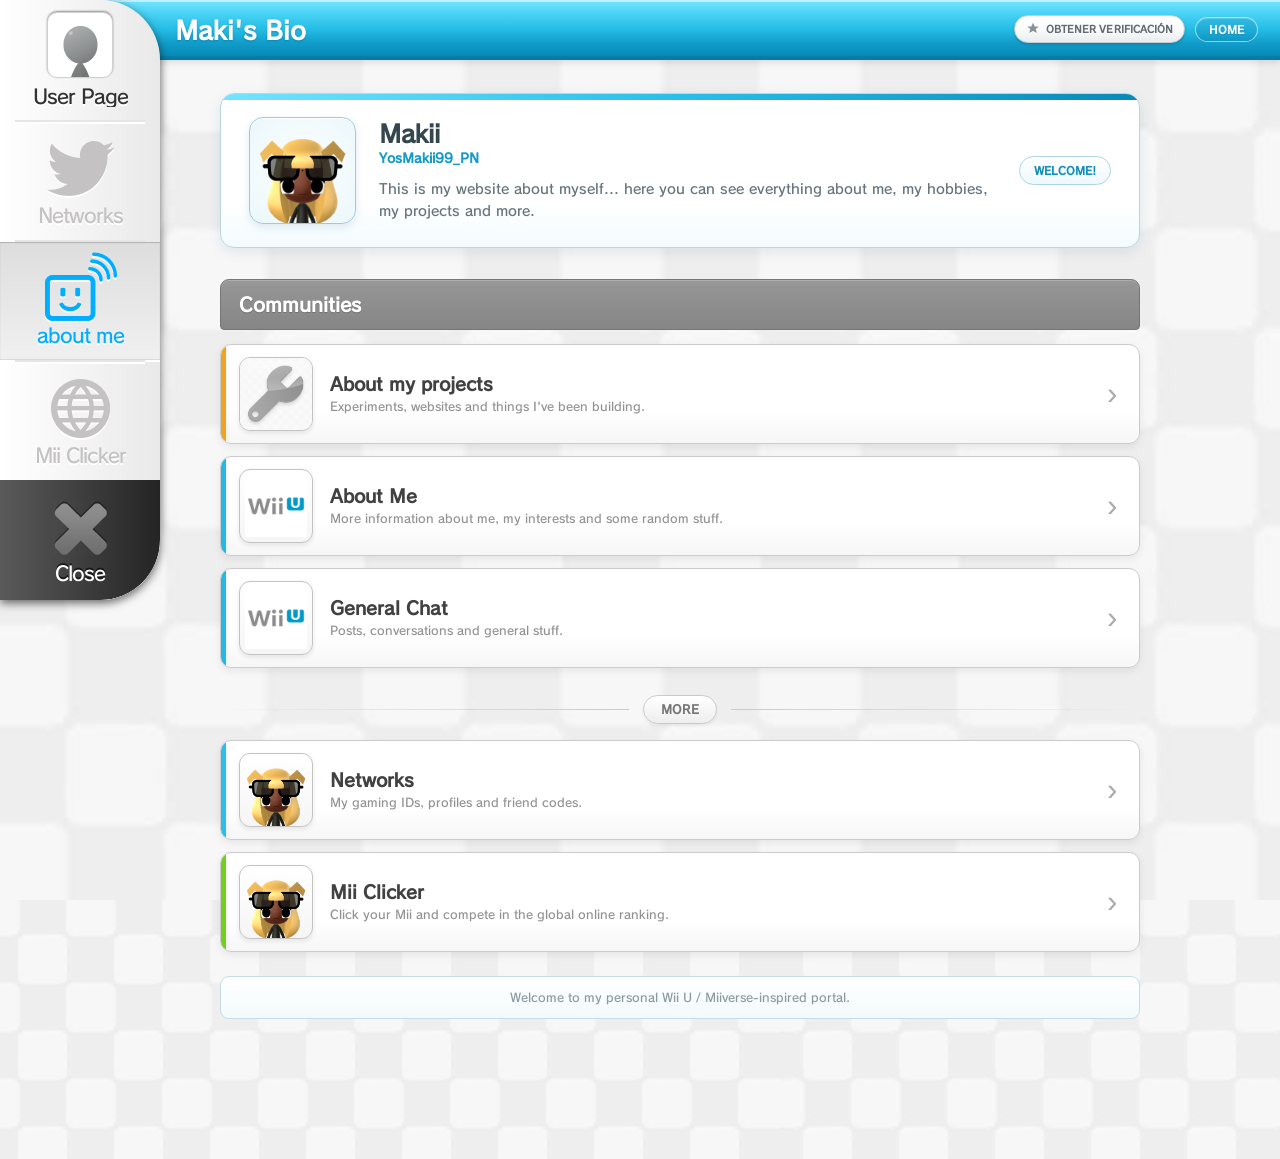
==== commit a6bc2915: "Add files via upload" ====
--- a/index.html
+++ b/index.html
@@ -3,16 +3,16 @@
 <head>
     <meta charset="UTF-8">
     <meta name="viewport" content="width=device-width, initial-scale=1.0">
-    <script type="module" src="login/basedata.js"></script>
+    <script type="module" src="login/basedata.js?v=pnid-mii-restore-1"></script>
     <link rel="stylesheet" href="style.css">
-    <link rel="stylesheet" href="index.css">
+    <link rel="stylesheet" href="index.css?v=user-settings-topbar-portal-match-1">
     
         
     
     <!-- 1. Primero cargamos el gestor -->
     <script src="mii/MiiLog.js"></script> 
     <script src="mii/Specialuser.js"></script> 
-    <script type="module" src="login/basedata.js"></script>
+    <script type="module" src="login/basedata.js?v=pnid-mii-restore-1"></script>
     <script src="mii/Userdata.js"></script>
     <script src="portal/post/accounts.js"></script>
 
@@ -59,15 +59,15 @@
         </a>
     </li>
 
-    <li id="global-menu-message" class="card card-standard">
-        <a href="javascript:void(0);" onclick="abrirMiiClicker(); return false;">
-            <span class="sidebar-old-icon symbol">o</span>
-            <span class="sidebar-label label">messages</span>
+    <li id="global-menu-mii-clicker" class="card card-standard">
+        <a href="javascript:void(0);" onclick="abrirMiiClicker(); return false;" aria-label="Open Mii Clicker">
+            <span class="sidebar-old-icon icons" aria-hidden="true">o</span>
+            <span class="sidebar-label label">Mii Clicker</span>
         </a>
     </li>
 
-    <li id="boton-navegacion-miiverse" class="card card-exit" onclick="manejadorNavegacionFija();">
-        <a href="#" role="button">
+    <li id="boton-navegacion-miiverse" class="card card-exit">
+        <a href="javascript:void(0);" role="button" onclick="manejadorNavegacionFija(); return false;">
             <span id="nav-icono-wiiu"></span>
             <span id="nav-texto-wiiu">Close</span>
         </a>
@@ -85,10 +85,8 @@
 
      NAVEGACIÓN:
 
-     1 = My Favorite Games
      2 = About my projects
      4 = Networks
-     6 = Mii Clicker
      7 = General Chat
 
      ============================================================ -->
@@ -134,8 +132,23 @@
             </h1>
 
 
-            <div class="home-topbar-badge">
-                HOME
+            <div class="home-topbar-actions">
+                <button
+                    id="verified-store-trigger"
+                    class="verified-store-trigger"
+                    type="button"
+                    aria-label="Obtener verificación"
+                    title="Obtener verificación"
+                >
+                    <svg class="verified-store-trigger-icon" viewBox="0 0 24 24" aria-hidden="true" focusable="false">
+                        <path d="M12 2.1 14.8 8h6.3l-4.8 4.1 1.8 6.2L12 14.9l-6.1 3.4 1.8-6.2L2.9 8h6.3z" />
+                    </svg>
+                    <span>OBTENER VERIFICACIÓN</span>
+                </button>
+
+                <div class="home-topbar-badge">
+                    HOME
+                </div>
             </div>
 
 
@@ -205,8 +218,7 @@
 
                 <p class="home-profile-description">
                     This is my website about myself... here you can
-                    see everything about me, my hobbies, my favorite
-                    games, my projects and more.
+                    see everything about me, my hobbies, my projects and more.
                 </p>
 
 
@@ -251,61 +263,7 @@
                  MY FAVORITE GAMES
                  ================================================= -->
 
-            <button
-                type="button"
-
-                class="
-                    home-community
-                    community-games
-                "
-
-                onclick="
-                    conmutarPortal(
-                        1,
-                        'global-menu-community'
-                    )
-                "
-            >
-
-
-                <div class="home-community-icon">
-
-
-                    <img
-                        src="img/games/mk8.png"
-
-                        alt="My Favorite Games"
-                    >
-
-
-                </div>
-
-
-
-                <div class="home-community-info">
-
-
-                    <span class="home-community-title">
-                        My Favorite Games
-                    </span>
-
-
-                    <span class="home-community-description">
-                        Games that marked my childhood and games
-                        that I still play today.
-                    </span>
-
-
-                </div>
-
-
-
-                <span class="home-community-arrow">
-                    ›
-                </span>
-
-
-            </button>
+            
 
 
 
@@ -475,9 +433,20 @@
 
             </button>
 
-
-
         </div>
+
+
+
+
+
+
+
+            <!-- WII U COMMUNITIES — same card style as About Me / General Chat -->
+            <!-- Game icons: place the corresponding PNG files in "img/COMMU WiiU v24/". The img src paths below are preconfigured. -->
+            
+            
+
+
 
 
 
@@ -570,56 +539,25 @@
                  MII CLICKER
                  ================================================= -->
 
-            <button
-                type="button"
-
-                class="
-                    home-community
-                    community-clicker
-                "
-
-                onclick="abrirMiiClicker()"
-            >
-
-
-                <div class="home-community-icon">
-
-
-                    <img
-                        src="mii/miiOwner.png"
-
-                        alt="Mii Clicker"
-                    >
-
-
-                </div>
-
-
-
-                <div class="home-community-info">
-
-
-                    <span class="home-community-title">
+<button class="home-community community-clicker" onclick="abrirMiiClicker()" type="button">
+<div class="home-community-icon">
+<img alt="Mii Clicker" src="mii/miiOwner.png"/>
+</div>
+<div class="home-community-info">
+<span class="home-community-title">
                         Mii Clicker
                     </span>
-
-
-                    <span class="home-community-description">
+<span class="home-community-description">
                         Click your Mii and compete in the
                         global online ranking.
                     </span>
-
-
-                </div>
-
-
-
-                <span class="home-community-arrow">
+</div>
+<span class="home-community-arrow">
                     ›
                 </span>
-
-
-            </button>
+</button>
+
+            
 
 
 
@@ -651,275 +589,124 @@
 <!-- CSS EXTRAÍDO A index.css — bloque 05 id=maki-community-post-remaster-v22 -->
 
 
+<!-- ============================================================
+     VERIFIED BADGE STORE — NATIVE MAKI'S BIO SUBPORTAL
+     ============================================================ -->
 <div
-    id="vista-juegos"
-    style="
-        display:none;
-        position:relative;
-        z-index:1;
-    "
+    id="vista-verified-store"
+    style="display:none; position:relative; z-index:1;"
 >
-    <div class="games-clicker-style-topbar">
-        <div class="games-clicker-style-topbar-inner">
-            <h1>My Favorite Games</h1>
-
-            <div class="games-clicker-style-badge">
-                FAVORITE GAMES
-            </div>
+    <div class="verified-store-topbar">
+        <div class="verified-store-topbar-inner">
+            <h1>Verified Badge Store</h1>
+            <div class="verified-store-topbar-badge">SPECIAL ITEM</div>
         </div>
     </div>
 
-    <main class="maki-community-feed">
-        <section class="maki-community-hero">
-            <div class="maki-community-hero-banner">
-                <img
-                    src="img/games/zlCfzR3i9aY3AJxL6J.png"
-                    alt=""
-                >
-            </div>
-
-            <div class="maki-community-hero-card">
-                <div class="maki-community-hero-icon">
-                    <img
-                        src="img/games/mk8.png"
-                        alt=""
-                    >
-                </div>
-
-                <div class="maki-community-hero-copy">
-                    <span class="maki-community-hero-title">
-                        My Favorite Games
-                    </span>
-
-                    <span class="maki-community-hero-subtitle">
-                        Games that marked my childhood and games
-                        that I still play today.
-                    </span>
-                </div>
-
-                <span class="maki-community-hero-status">
-                    4 POSTS
-                </span>
-            </div>
+    <main class="verified-store-page">
+        <div class="verified-store-breadcrumb">
+            <span>MAKI'S BIO</span>
+            <span class="verified-store-breadcrumb-arrow">›</span>
+            <strong>VERIFIED BADGE STORE</strong>
+        </div>
+
+        <section class="verified-store-window">
+            <header class="verified-store-window-header">
+                <div>
+                    <span class="verified-store-window-kicker">SPECIAL OFFER</span>
+                    <h2>BUY VERIFIED BADGE</h2>
+                </div>
+                <span class="verified-store-item-tag">ITEM No. 001</span>
+            </header>
+
+            <div id="verified-store-main">
+                <div class="verified-store-intro">
+                    if you buy this, you will get the verified user badge for cool pfp
+                </div>
+
+                <div class="verified-store-product-layout">
+                    <figure class="verified-store-character-card">
+                        <div class="verified-store-character-frame">
+                            <img
+                                src="img/verified-store-mii.jpg"
+                                alt="Makii's Mii with a silly sales expression"
+                            >
+                        </div>
+                        <figcaption>She knows you want that green checkmark.</figcaption>
+                    </figure>
+
+                    <section class="verified-store-product-details" aria-label="Badge details">
+                        <div class="verified-store-product-heading">
+                            <span class="verified-store-product-badge" aria-hidden="true">
+                                <svg viewBox="0 0 48 48" focusable="false">
+                                    <circle cx="24" cy="24" r="21" />
+                                    <path d="M13.5 24.5 20.5 31 34.5 16.5" />
+                                </svg>
+                            </span>
+                            <div>
+                                <span class="verified-store-product-eyebrow">PROFILE ITEM</span>
+                                <h3>VERIFIED USER BADGE</h3>
+                            </div>
+                        </div>
+
+                        <p class="verified-store-product-copy">
+                            A shiny little green checkmark for your profile. That's it. That's the product.
+                        </p>
+
+                        <div class="verified-store-price-panel">
+                            <span class="verified-store-price-label">ONE-TIME PRICE</span>
+                            <strong>$1.00 <small>USD</small></strong>
+                        </div>
+
+                        <ul class="verified-store-benefits">
+                            <li><span>✓</span> Green verified mark on your profile</li>
+                            <li><span>✓</span> COOL PFP RN</li>
+                            <li><span>✓</span> BC YOU CAN PAY THIS!</li>
+                        </ul>
+                    </section>
+                </div>
+
+                <div class="verified-store-action-area">
+                    <button id="verified-store-no" class="verified-store-button verified-store-button-secondary" type="button">
+                        NO
+                    </button>
+
+                    <button id="verified-store-buy" class="verified-store-button verified-store-button-primary" type="button">
+                        <svg class="verified-store-card-icon" viewBox="0 0 24 24" aria-hidden="true" focusable="false">
+                            <rect x="2.5" y="4.5" width="19" height="15" rx="2.2" />
+                            <path d="M3 9h18M6 14.5h4" />
+                        </svg>
+                        <span>SHUT UP AND GIVE ME IT!</span>
+                    </button>
+                </div>
+
+                <p class="verified-store-disclaimer">
+                    * A completely serious business decision. This is a cosmetic item, not an official platform verification.
+                </p>
+            </div>
+
+            <section id="verified-store-result" class="verified-store-result" hidden aria-live="polite" aria-labelledby="verified-store-status-title">
+                <div class="verified-store-result-icon" aria-hidden="true">!</div>
+                <span class="verified-store-result-kicker">PAYMENT STATUS · COMING SOON</span>
+                <h2 id="verified-store-status-title">PAYMENT SYSTEM NOT AVAILABLE YET</h2>
+                <p>
+                    We're getting the payment system ready. Verified Badge purchases will be available soon.
+                    No money has been charged, and no badge has been added to your profile.
+                </p>
+                <button id="verified-store-return" class="verified-store-button verified-store-button-secondary" type="button">
+                    BACK TO THE OFFER
+                </button>
+            </section>
         </section>
 
-        <div class="maki-feed-heading">
-            POSTS
+        <div class="verified-store-footer">
+            <span class="verified-store-footer-dot"></span>
+            MAKI'S BIO ITEM SHOP <span>·</span> THANK YOU FOR YOUR QUESTIONABLE FINANCIAL DECISIONS
         </div>
-
-
-        <!-- MARIO KART 8 -->
-        <article class="maki-retro-post">
-            <div class="maki-retro-avatar">
-                <img src="mii/miiOwner.png" alt="Makii">
-            </div>
-
-            <div class="maki-retro-pointer"></div>
-
-            <div class="maki-retro-bubble">
-                <header class="maki-retro-post-header">
-                    <div class="maki-retro-post-author">
-                        <strong>Makii</strong>
-                        <span class="maki-retro-post-community">
-                            My Favorite Games · Mario Kart 8
-                        </span>
-                    </div>
-
-                    <time class="maki-retro-post-date">
-                        23/06/2026
-                    </time>
-                </header>
-
-                <div class="maki-retro-post-body">
-                    <div class="maki-retro-game-chip">
-                        <img src="img/games/mk8.png" alt="">
-                        <span>Mario Kart 8</span>
-                    </div>
-
-                    <p>
-                        My Favorite Game Even its Mario Kart 8 since I was a kid I loved this game and I still love it, I have played it for many years and I will continue to play it for many more years... maybe can play Mario Kart World in the future.. since 2015 i had the opportunity to play this game (kiosk version) then i was able to play in 2016.. i think... this game was part of my life and... with this game i was able to get new friends.. I had moments that were very happy.. moments where I got frustrated because someone beat me... but overall (for me) this mostly gives me the idea that this game will continue being a game that marked a lot of my childhood... I met a lot of people with whom I managed to make a lot of connections.. around 2018-2019...
-                    </p>
-                </div>
-
-                <footer class="maki-retro-post-footer">
-                    <button
-                        type="button"
-                        class="maki-page-yeah"
-                        data-page-post="favorite-mario-kart-8"
-                        onclick="togglePageYeah('favorite-mario-kart-8')"
-                    >
-                        <span class="maki-yeah-icon">E</span>
-                        <span>Yeah!</span>
-                    </button>
-
-                    <span
-                        class="maki-page-yeah-count maki-retro-count"
-                        data-page-yeah-count="favorite-mario-kart-8"
-                    >0</span>
-                </footer>
-            </div>
-        </article>
-
-
-        <!-- FORTNITE -->
-        <article class="maki-retro-post">
-            <div class="maki-retro-avatar">
-                <img src="mii/miiOwner.png" alt="Makii">
-            </div>
-
-            <div class="maki-retro-pointer"></div>
-
-            <div class="maki-retro-bubble">
-                <header class="maki-retro-post-header">
-                    <div class="maki-retro-post-author">
-                        <strong>Makii</strong>
-                        <span class="maki-retro-post-community">
-                            My Favorite Games · Fortnite
-                        </span>
-                    </div>
-
-                    <time class="maki-retro-post-date">
-                        23/06/2026
-                    </time>
-                </header>
-
-                <div class="maki-retro-post-body">
-                    <div class="maki-retro-game-chip">
-                        <img src="img/games/FortniteLogo.png" alt="">
-                        <span>Fortnite</span>
-                    </div>
-
-                    <p>
-                        Fortnite is a game that i play almost everytime and im very active in this game.. if you want to play with me... You can see me My Epic Games ID in "Networks" feel free to add me and we can play together.
-                    </p>
-                </div>
-
-                <footer class="maki-retro-post-footer">
-                    <button
-                        type="button"
-                        class="maki-page-yeah"
-                        data-page-post="favorite-fortnite"
-                        onclick="togglePageYeah('favorite-fortnite')"
-                    >
-                        <span class="maki-yeah-icon">E</span>
-                        <span>Yeah!</span>
-                    </button>
-
-                    <span
-                        class="maki-page-yeah-count maki-retro-count"
-                        data-page-yeah-count="favorite-fortnite"
-                    >0</span>
-                </footer>
-            </div>
-        </article>
-
-
-        <!-- ROBLOX -->
-        <article class="maki-retro-post">
-            <div class="maki-retro-avatar">
-                <img src="mii/miiOwner.png" alt="Makii">
-            </div>
-
-            <div class="maki-retro-pointer"></div>
-
-            <div class="maki-retro-bubble">
-                <header class="maki-retro-post-header">
-                    <div class="maki-retro-post-author">
-                        <strong>Makii</strong>
-                        <span class="maki-retro-post-community">
-                            My Favorite Games · Roblox
-                        </span>
-                    </div>
-
-                    <time class="maki-retro-post-date">
-                        23/06/2026
-                    </time>
-                </header>
-
-                <div class="maki-retro-post-body">
-                    <div class="maki-retro-game-chip">
-                        <img src="img/games/RobloxGame.png" alt="">
-                        <span>Dragon Ball Rage / Roblox</span>
-                    </div>
-
-                    <p>
-                        dragon ball rage (ROBLOX) is a fight game RPG with dragon ball z theme but im so obsesioned with it, i play this game almost everytime and im very active in this game.. im zenkai50 and i like wait for PvP.. if you want to play with me... You can see me My Roblox ID in "Networks" feel free to add me and we can play together!... even also play prision life.
-                    </p>
-                </div>
-
-                <footer class="maki-retro-post-footer">
-                    <button
-                        type="button"
-                        class="maki-page-yeah"
-                        data-page-post="favorite-roblox"
-                        onclick="togglePageYeah('favorite-roblox')"
-                    >
-                        <span class="maki-yeah-icon">E</span>
-                        <span>Yeah!</span>
-                    </button>
-
-                    <span
-                        class="maki-page-yeah-count maki-retro-count"
-                        data-page-yeah-count="favorite-roblox"
-                    >0</span>
-                </footer>
-            </div>
-        </article>
-
-
-        <!-- OLD MIIVERSE IMAGE POST -->
-        <article class="maki-retro-post">
-            <div class="maki-retro-avatar">
-                <img src="mii/miiOwner.png" alt="Makii">
-            </div>
-
-            <div class="maki-retro-pointer"></div>
-
-            <div class="maki-retro-bubble">
-                <header class="maki-retro-post-header">
-                    <div class="maki-retro-post-author">
-                        <strong>Makii</strong>
-                        <span class="maki-retro-post-community">
-                            My Favorite Games · Archive
-                        </span>
-                    </div>
-
-                    <time class="maki-retro-post-date">
-                        1/1/1969
-                    </time>
-                </header>
-
-                <div class="maki-retro-post-body">
-                    <p>¡why...!</p>
-
-                    <img
-                        class="maki-retro-post-image"
-                        src="portal/post/miiversePost.png"
-                        alt=""
-                    >
-                </div>
-
-                <footer class="maki-retro-post-footer">
-                    <button
-                        type="button"
-                        class="maki-page-yeah"
-                        data-page-post="favorite-miiverse-1969"
-                        onclick="togglePageYeah('favorite-miiverse-1969')"
-                    >
-                        <span class="maki-yeah-icon">E</span>
-                        <span>Yeah!</span>
-                    </button>
-
-                    <span
-                        class="maki-page-yeah-count maki-retro-count"
-                        data-page-yeah-count="favorite-miiverse-1969"
-                    >0</span>
-                </footer>
-            </div>
-        </article>
-
     </main>
 </div>
+
+
 
 
 <!-- CSS EXTRAÍDO A index.css — bloque 06 -->
@@ -933,381 +720,301 @@
      ============================================================
      ============================================================ -->
 
-<div
-    id="vista-messages"
-
-    style="
+
+
+
+<div id="vista-messages" style="
         display:none;
         position:relative;
         z-index:1;
-    "
->
-
-
-    <!-- ========================================================
+    ">
+<!-- ========================================================
          HEADER
          ======================================================== -->
-
-    <div class="mii-clicker-topbar">
-
-
-        <div class="mii-clicker-topbar-content">
-
-
-            <h1>
+<div class="mii-clicker-topbar">
+<div class="mii-clicker-topbar-content">
+<h1>
                 Mii Clicker
             </h1>
-
-
-            <div id="mii-clicker-status">
-                CONNECTING...
-            </div>
-
-
-        </div>
-
-
+<div class="mii-clicker-topbar-actions">
+    <div id="mii-clicker-status" aria-live="polite">
+        CONNECTING...
     </div>
-
-
-
-    <!-- ========================================================
+    <button
+        id="mii-clicker-open-ranking"
+        class="mii-clicker-view-ranking-button"
+        type="button"
+        aria-controls="vista-weekly-mii-clickers"
+        title="Open the full weekly ranking"
+    >
+        <span class="mii-clicker-ranking-miiverse-icon" aria-hidden="true">s</span>
+        <span class="mii-clicker-ranking-button-label">View Full Ranking</span>
+    </button>
+</div>
+</div>
+</div>
+<!-- ========================================================
          CONTENIDO
          ======================================================== -->
-
-    <div class="mii-clicker-page">
-
-
-
-        <!-- ====================================================
+<div class="mii-clicker-page">
+<!-- ====================================================
              RANKING ONLINE
              ==================================================== -->
-
-        <div class="mii-clicker-panel">
-
-
-            <div class="mii-clicker-panel-title">
-                Top Mii Clickers
-            </div>
-
-
-            <div class="mii-clicker-description">
-                Global ranking — updates live when players click.
-            </div>
-
-
-
-            <div class="mii-clicker-podium">
-
-
-
-                <!-- =============================================
+<div class="mii-clicker-panel">
+<div class="mii-clicker-panel-title mii-clicker-panel-title-ranking">
+                <span>Weekly Mii Clickers</span>
+            </div>
+<div class="mii-clicker-description">
+                Weekly ranking — Monday to Sunday (UTC).
+                <span id="mii-clicker-week-label">Loading week...</span>
+            </div>
+<div class="mii-clicker-podium">
+<!-- =============================================
                      2ND
                      ============================================= -->
-
-                <div
-                    id="mii-clicker-place-2"
-                    class="mii-clicker-place second"
-                >
-
-
-                    <div class="mii-clicker-place-number">
+<div class="mii-clicker-place second" id="mii-clicker-place-2">
+<div class="mii-clicker-place-number">
                         2nd
                     </div>
-
-
-                    <div class="mii-clicker-place-avatar">
-                    </div>
-
-
-                    <span class="mii-clicker-place-pnid">
+<div class="mii-clicker-place-avatar">
+</div>
+<span class="mii-clicker-place-pnid">
                         ---
                     </span>
-
-
-                    <span class="mii-clicker-place-score">
+<span class="mii-clicker-place-score">
                         0 clicks
                     </span>
-
-
-                </div>
-
-
-
-                <!-- =============================================
+</div>
+<!-- =============================================
                      1ST
                      ============================================= -->
-
-                <div
-                    id="mii-clicker-place-1"
-                    class="mii-clicker-place first"
-                >
-
-
-                    <div class="mii-clicker-place-number">
+<div class="mii-clicker-place first" id="mii-clicker-place-1">
+<div class="mii-clicker-place-number">
                         1st
                     </div>
-
-
-                    <div class="mii-clicker-place-avatar">
-                    </div>
-
-
-                    <span class="mii-clicker-place-pnid">
+<div class="mii-clicker-place-avatar">
+</div>
+<span class="mii-clicker-place-pnid">
                         ---
                     </span>
-
-
-                    <span class="mii-clicker-place-score">
+<span class="mii-clicker-place-score">
                         0 clicks
                     </span>
-
-
-                </div>
-
-
-
-                <!-- =============================================
+</div>
+<!-- =============================================
                      3RD
                      ============================================= -->
-
-                <div
-                    id="mii-clicker-place-3"
-                    class="mii-clicker-place third"
-                >
-
-
-                    <div class="mii-clicker-place-number">
+<div class="mii-clicker-place third" id="mii-clicker-place-3">
+<div class="mii-clicker-place-number">
                         3rd
                     </div>
-
-
-                    <div class="mii-clicker-place-avatar">
-                    </div>
-
-
-                    <span class="mii-clicker-place-pnid">
+<div class="mii-clicker-place-avatar">
+</div>
+<span class="mii-clicker-place-pnid">
                         ---
                     </span>
-
-
-                    <span class="mii-clicker-place-score">
+<span class="mii-clicker-place-score">
                         0 clicks
                     </span>
-
-
-                </div>
-
-
-            </div>
-
-
-        </div>
-
-
-
-        <!-- ====================================================
+</div>
+</div>
+</div>
+
+<!-- ====================================================
              JUEGO
              ==================================================== -->
-
-        <div class="mii-clicker-panel">
-
-
-            <div class="mii-clicker-panel-title">
+<div class="mii-clicker-panel">
+<div class="mii-clicker-panel-title">
                 Click your Mii!
             </div>
-
-
-
-            <div class="mii-clicker-game">
-
-
-
-                <!-- =============================================
+<div class="mii-clicker-game">
+<!-- =============================================
                      PNID
                      ============================================= -->
-
-                <div id="mii-clicker-pnid">
+<div id="mii-clicker-pnid">
                     Loading account...
                 </div>
-
-
-
-                <div class="mii-clicker-instruction">
+<div class="mii-clicker-instruction">
                     Every press adds one point to your online score.
                 </div>
-
-
-
-                <!-- =============================================
+<!-- =============================================
                      SCORE
                      ============================================= -->
-
-                <div id="mii-clicker-score">
+<div id="mii-clicker-score">
                     0
                 </div>
-
-
-                <div class="mii-clicker-score-label">
-                    clicks
-                </div>
-
-
-
-                <!-- =============================================
+<div class="mii-clicker-score-label">
+                    clicks this week
+                </div>
+<!-- =============================================
                      MII COMPLETO
 
                      SIN BADGE.
                      SIN OFFICIAL USER.
                      ============================================= -->
-
-                <div class="mii-clicker-mii-stage">
-
-
-                    <div class="mii-clicker-floor">
-                    </div>
-
-
-                    <img
-                        id="mii-clicker-mii"
-
-                        src="img/games/Dummy_mii_user.png"
-
-                        alt="Your Mii"
-
-                        draggable="false"
-                    >
-
-
-                </div>
-
-
-
-                <!-- =============================================
+<div class="mii-clicker-mii-stage">
+<div class="mii-clicker-floor">
+</div>
+<img alt="Your Mii" draggable="false" id="mii-clicker-mii" src="img/games/Dummy_mii_user.png"/>
+</div>
+<!-- =============================================
                      BOTÓN WII U
                      ============================================= -->
-
-                <button
-                    type="button"
-
-                    id="mii-clicker-click-button"
-
-                    disabled
-                >
+<button disabled="" id="mii-clicker-click-button" type="button">
                     Click!
                 </button>
-
-
-
-                <!-- =============================================
+<!-- =============================================
                      +1
                      ============================================= -->
-
-                <div id="mii-clicker-plus-one">
+<div id="mii-clicker-plus-one">
                     +1
                 </div>
-
-
-
-                <!-- =============================================
+<!-- =============================================
                      TU RANK
                      ============================================= -->
-
-                <div class="mii-clicker-personal-rank">
+<div class="mii-clicker-personal-rank">
 
                     Your rank:
 
                     <strong id="mii-clicker-rank-text">
                         Loading...
                     </strong>
-
-                </div>
-
-
-
-                <!-- =============================================
+</div>
+<!-- =============================================
                      SYNC
                      ============================================= -->
-
-                <div id="mii-clicker-sync-text">
+<div id="mii-clicker-sync-text">
                     Connecting to online ranking...
                 </div>
-
-
-            </div>
-
-
-
-            <!-- =================================================
+</div>
+<!-- =================================================
                  INFO
                  ================================================= -->
-
-            <div class="mii-clicker-rules">
-
-
-                <div class="mii-clicker-rule">
-
-                    <span class="mii-clicker-rule-dot">
-                    </span>
+<div class="mii-clicker-rules">
+<div class="mii-clicker-rule">
+<span class="mii-clicker-rule-dot">
+</span>
 
                     1 click = 1 point
 
                 </div>
-
-
-                <div class="mii-clicker-rule">
-
-                    <span class="mii-clicker-rule-dot">
-                    </span>
-
-                    Scores are online
-
-                </div>
-
-
-                <div class="mii-clicker-rule">
-
-                    <span class="mii-clicker-rule-dot">
-                    </span>
-
-                    Top 3 update live
-
-                </div>
-
-
-            </div>
-
-
-        </div>
-
-
-
-        <!-- ====================================================
+<div class="mii-clicker-rule">
+<span class="mii-clicker-rule-dot">
+</span>
+
+                    Weekly scores reset Monday (UTC)
+
+                </div>
+<div class="mii-clicker-rule">
+<span class="mii-clicker-rule-dot">
+</span>
+
+                    Full ranking updates live
+
+                </div>
+</div>
+</div>
+<!-- ====================================================
              BACK
              ==================================================== -->
-
-        <button
-            class="mii-clicker-back"
-
-            onclick="
-                conmutarPortal(
-                    0,
-                    'global-menu-community'
-                )
-            "
-        >
+<button class="mii-clicker-back" type="button" onclick="manejadorNavegacionFija();">
             Back
         </button>
-
-
-    </div>
-
-
-</div>
-
-<script type="module" src="js/02-mii-clicker-firebase.js"></script>
-
-<!-- ================= SECCIÓN 2: VISTA PROYECTOS ================= -->
+</div>
+</div>
+
+<!-- ============================================================
+     WEEKLY MII CLICKERS — DEDICATED PORTAL SECTION
+     The full leaderboard is a normal portal view, not a modal.
+     ============================================================ -->
+<div
+    id="vista-weekly-mii-clickers"
+    style="display:none; position:relative; z-index:1;"
+>
+    <header class="weekly-ranking-topbar">
+        <div class="weekly-ranking-topbar-inner">
+            <div class="weekly-ranking-heading">
+                <span class="weekly-ranking-kicker">MII CLICKER · GLOBAL COMPETITION</span>
+                <h1>Weekly Mii Clickers</h1>
+                <p>Compete with the community and climb this week's leaderboard.</p>
+            </div>
+            <div class="weekly-ranking-topbar-actions">
+                <span class="weekly-ranking-week-chip" id="mii-clicker-week-range-label">Loading week...</span>
+                <button class="weekly-ranking-return" type="button" onclick="manejadorNavegacionFija();">
+                    <span aria-hidden="true">‹</span>
+                    BACK TO MII CLICKER
+                </button>
+            </div>
+        </div>
+    </header>
+
+    <main class="weekly-ranking-page">
+        <section class="weekly-ranking-podium-panel" aria-labelledby="weekly-ranking-podium-title">
+            <header class="weekly-ranking-podium-header">
+                <div>
+                    <span class="weekly-ranking-panel-kicker">THIS WEEK'S LEADERS</span>
+                    <h2 id="weekly-ranking-podium-title">Weekly podium</h2>
+                </div>
+                <span class="weekly-ranking-podium-caption">Top 3 players</span>
+            </header>
+
+            <div class="weekly-ranking-podium-board" aria-live="polite">
+                <article class="weekly-ranking-podium-place first" id="weekly-ranking-podium-1">
+                    <span class="weekly-ranking-podium-medal">1st place</span>
+                    <div class="weekly-ranking-podium-avatar" aria-label="First place Mii"></div>
+                    <strong class="weekly-ranking-podium-name">---</strong>
+                    <span class="weekly-ranking-podium-score">0 clicks</span>
+                    <span class="weekly-ranking-podium-congrats">WEEKLY CHAMPION</span>
+                </article>
+
+                <article class="weekly-ranking-podium-place second" id="weekly-ranking-podium-2">
+                    <span class="weekly-ranking-podium-medal">2nd place</span>
+                    <div class="weekly-ranking-podium-avatar" aria-label="Second place Mii"></div>
+                    <strong class="weekly-ranking-podium-name">---</strong>
+                    <span class="weekly-ranking-podium-score">0 clicks</span>
+                    <span class="weekly-ranking-podium-congrats">GREAT WORK!</span>
+                </article>
+
+                <article class="weekly-ranking-podium-place third" id="weekly-ranking-podium-3">
+                    <span class="weekly-ranking-podium-medal">3rd place</span>
+                    <div class="weekly-ranking-podium-avatar" aria-label="Third place Mii"></div>
+                    <strong class="weekly-ranking-podium-name">---</strong>
+                    <span class="weekly-ranking-podium-score">0 clicks</span>
+                    <span class="weekly-ranking-podium-congrats">WELL PLAYED!</span>
+                </article>
+            </div>
+        </section>
+
+        <section class="weekly-ranking-panel" aria-labelledby="weekly-ranking-section-title">
+            <header class="weekly-ranking-panel-header">
+                <div>
+                    <span class="weekly-ranking-panel-kicker">LIVE LEADERBOARD</span>
+                    <h2 id="weekly-ranking-section-title">All players</h2>
+                </div>
+                <span id="mii-clicker-ranking-count" class="weekly-ranking-player-count" aria-live="polite">Loading players...</span>
+            </header>
+
+            <div class="weekly-ranking-description">
+                <span class="weekly-ranking-live-dot" aria-hidden="true"></span>
+                Weekly scores · Monday to Sunday (UTC) · Updated live
+            </div>
+
+            <div class="weekly-ranking-list-wrap">
+                <div id="mii-clicker-leaderboard-list" class="mii-clicker-leaderboard-list" aria-live="polite" aria-busy="true">
+                    <div class="mii-clicker-leaderboard-empty">Loading weekly standings...</div>
+                </div>
+            </div>
+        </section>
+
+        <footer class="weekly-ranking-footer">
+            <span>MAKI'S BIO</span>
+            <span>·</span>
+            <span>WEEKLY MII CLICKER RANKING</span>
+        </footer>
+    </main>
+</div>
+
+<!-- ================= VISTA PROYECTOS ================= -->
 
 <!-- CSS EXTRAÍDO A index.css — bloque 07 -->
 
@@ -1454,7 +1161,7 @@
                 <div class="maki-retro-post-body">
                     <div class="maki-retro-project-chip">
                         <img
-                            src="img/games/mk8.png"
+                            src="img/games/wii-u-logo-png_seeklogo-312570.png"
                             alt=""
                         >
                         <span>Wii U modding / Mario Kart 8</span>
@@ -1663,6 +1370,7 @@
             </div>
         </article>
 
+
     </main>
 </div>
 
@@ -2346,6 +2054,7 @@
                     <div>
                         <h2 id="profile-username" style="font-size: 20px; color: #333; margin: 0 0 4px 0; font-weight: bold;">Usuario</h2>
                         <span id="profile-pnid-sub" style="font-size: 13px; color: #777;">PNID</span>
+                        <span id="profile-nnid-sub" style="display:block; margin-top:3px; font-size:12px; color:#8499a2;">NNID: not linked</span>
                         <div id="profile-public-id-line" style="margin-top: 5px; font-size: 11px; color: #9a9a9a;">
                             Profile ID:
                             <span id="profile-public-id" style="font-weight: bold; color: #139fcf;">---</span>
@@ -2356,7 +2065,7 @@
                 
 
                 <!-- Botón Profile Settings estilo Wii U -->
-                <button id="profile-settings-button" onclick="alert('Configuraciones de perfil')" style="background: #eef2f5; border: 1px solid #ccd1d9; color: #444; padding: 8px 15px; border-radius: 6px; font-size: 13px; font-weight: bold; cursor: pointer; display: flex; align-items: center; gap: 6px;">
+                <button id="profile-settings-button" type="button" onclick="openMakiUserSettings()" style="background: #eef2f5; border: 1px solid #ccd1d9; color: #444; padding: 8px 15px; border-radius: 6px; font-size: 13px; font-weight: bold; cursor: pointer; display: flex; align-items: center; gap: 6px;">
                     <span style="color: #078fbe; font-size: 15px;">✎</span> Profile Settings
                 </button>
             </div>
@@ -2420,6 +2129,143 @@
 </div>
 
 <!-- ============================================================
+     MAKI'S BIO — USER SETTINGS
+     Inspired by the original CF_Miiverse Profile/Account Settings
+     ============================================================ -->
+<div id="vista-settings" style="display:none; position:relative; z-index:1; min-height:100vh; padding-bottom:40px;">
+    <div id="maki-settings-main-view">
+    <header class="maki-settings-topbar">
+        <h1 id="maki-settings-page-title">Profile Settings</h1>
+    </header>
+
+    <div class="maki-settings-content">
+        <nav class="maki-settings-tabs" aria-label="User settings sections">
+            <button type="button" class="maki-settings-tab selected" data-settings-tab="profile">Profile Settings</button>
+            <button type="button" class="maki-settings-tab" data-settings-tab="account">Account Settings</button>
+        </nav>
+
+        <section id="maki-settings-profile" class="maki-settings-panel">
+            <ul class="maki-settings-list">
+                <li class="maki-setting-comment">
+                    <p class="maki-settings-label">Profile Comment</p>
+                    <textarea id="maki-profile-comment" maxlength="1200" placeholder="Write about yourself here."></textarea>
+                    <div class="maki-settings-row-foot">
+                        <span class="maki-settings-note">This comment appears on your User Page.</span>
+                        <button type="button" id="maki-profile-comment-save" class="maki-settings-save">Save</button>
+                    </div>
+                </li>
+                <li class="maki-setting-favorite">
+                    <div class="maki-settings-copy">
+                        <p class="maki-settings-label">Favorite Post</p>
+                        <span class="maki-settings-note">You can set one of your own posts as your favorite when this feature becomes available.</span>
+                    </div>
+                    <button type="button" class="maki-settings-button" disabled>Not available</button>
+                </li>
+                <li data-setting="game_experience">
+                    <p class="maki-settings-label">How would you describe your experience with games?</p>
+                    <button type="button" class="maki-settings-button" data-open-setting="game_experience"><span data-setting-value="game_experience">Beginner</span></button>
+                </li>
+                <li data-setting="country">
+                    <p class="maki-settings-label">What is your region?</p>
+                    <button type="button" class="maki-settings-button" data-open-setting="country"><span data-setting-value="country">Not Set</span></button>
+                </li>
+                <li data-setting="gender">
+                    <p class="maki-settings-label">What is your gender? (optional)</p>
+                    <button type="button" class="maki-settings-button" data-open-setting="gender"><span data-setting-value="gender">Not Set</span></button>
+                </li>
+                <li data-setting="relationship_visibility">
+                    <div class="maki-settings-copy">
+                        <p class="maki-settings-label">Who should be able to see your friend list, followers, and followed users?</p>
+                        <span class="maki-settings-note">This preference is stored now; visibility controls will apply when relationship features are available.</span>
+                    </div>
+                    <button type="button" class="maki-settings-button" data-open-setting="relationship_visibility"><span data-setting-value="relationship_visibility">Everyone</span></button>
+                </li>
+            </ul>
+        </section>
+
+        <section id="maki-settings-account" class="maki-settings-panel" hidden>
+            <ul class="maki-settings-list">
+                <li class="maki-setting-group-title"><p class="maki-settings-label">Linked Accounts</p></li>
+                <li class="maki-setting-linked-account">
+                    <div class="maki-settings-copy">
+                        <p class="maki-settings-label">Maki's Bio</p>
+                        <span class="maki-settings-note">Your current account is connected to this profile.</span>
+                    </div>
+                    <span class="maki-settings-status connected">Connected</span>
+                </li>
+                <li class="maki-setting-linked-account maki-setting-wut">
+                    <div class="maki-settings-copy">
+                        <p class="maki-settings-label">WUT-Miiverse</p>
+                        <span class="maki-settings-note">Link the WUT account that uses the same sign-in password. Your password is sent only for verification and is never saved by Maki's Bio.</span>
+                    </div>
+                    <button type="button" id="maki-wut-link-open" class="maki-settings-button maki-wut-link-button">
+                        <span>LINK with WUT-Miiverse</span><span class="maki-wut-miiverse-icon" aria-hidden="true">a</span>
+                    </button>
+                </li>
+                <li class="maki-setting-group-title"><p class="maki-settings-label">Account Preferences</p></li>
+                <li>
+                    <div class="maki-settings-copy">
+                        <p class="maki-settings-label">Do you want to allow friend requests?</p>
+                        <span class="maki-settings-note">Friend requests are not available in Maki's Bio yet.</span>
+                    </div>
+                    <button type="button" class="maki-settings-button" disabled>Coming Soon</button>
+                </li>
+                <li>
+                    <div class="maki-settings-copy">
+                        <p class="maki-settings-label">Do you want to receive notifications about Yeahs?</p>
+                        <span class="maki-settings-note">Account notifications are not available yet.</span>
+                    </div>
+                    <button type="button" class="maki-settings-button" disabled>Coming Soon</button>
+                </li>
+            </ul>
+        </section>
+
+        <p id="maki-settings-feedback" class="maki-settings-feedback" role="status" aria-live="polite"></p>
+    </div>
+    </div>
+
+    <!-- Full-page WUT linking sub-section. Opened only from Account Settings. -->
+    <section id="maki-wut-link-screen" class="maki-wut-link-screen" hidden aria-labelledby="maki-wut-link-title">
+        <header class="maki-settings-topbar maki-wut-link-topbar">
+            <h1 id="maki-wut-link-title">Link with WUT-Miiverse</h1>
+        </header>
+        <div class="maki-wut-link-page-content">
+            <div class="maki-wut-link-heading">
+                <span class="maki-wut-miiverse-icon" aria-hidden="true">a</span>
+                <div>
+                    <h2>Link your WUT-Miiverse account</h2>
+                    <p>Connect the WUT account that belongs to you. Once verified by WUT, your Mii can receive the exclusive linked-account badge.</p>
+                </div>
+            </div>
+            <form id="maki-wut-link-form" class="maki-wut-link-form">
+                <label for="maki-wut-password">WUT-Miiverse password</label>
+                <input id="maki-wut-password" name="password" type="password" autocomplete="current-password" required maxlength="256" />
+                <p class="maki-wut-security-note">Your password is used only for verification through WUT's secure endpoint. It is not stored in Maki's Bio or Firebase.</p>
+                <p id="maki-wut-link-feedback" class="maki-settings-feedback" role="status" aria-live="polite"></p>
+                <div class="maki-wut-link-actions">
+                    <button type="button" class="maki-settings-cancel" id="maki-wut-link-cancel">Back to Account Settings</button>
+                    <button type="submit" class="maki-settings-save" id="maki-wut-link-submit">Verify &amp; Link</button>
+                </div>
+            </form>
+        </div>
+    </section>
+
+    <div id="maki-settings-modal" class="maki-settings-modal" hidden aria-hidden="true">
+        <div class="maki-settings-modal-backdrop" data-close-settings-modal></div>
+        <section class="maki-settings-window" role="dialog" aria-modal="true" aria-labelledby="maki-settings-modal-title">
+            <h2 class="maki-settings-window-title" id="maki-settings-modal-title">Profile Settings</h2>
+            <div class="maki-settings-window-body">
+                <p id="maki-settings-modal-question"></p>
+            </div>
+            <div id="maki-settings-modal-options" class="maki-settings-window-options"></div>
+            <div class="maki-settings-window-footer">
+                <button type="button" class="maki-settings-cancel" data-close-settings-modal>Cancel</button>
+            </div>
+        </section>
+    </div>
+</div>
+
+<!-- ============================================================
      ============================================================
                        NETWORKS REMAKE
                  LIGHT BLUE / WII U STYLE
@@ -2588,9 +2434,6 @@
 
 
             </div>
-
-
-
             <!-- =================================================
                  ROBLOX
                  ================================================= -->
@@ -3171,11 +3014,11 @@
 
 
 
-<script src="js/08-mii-clicker-navigation.js"></script>
 
 <!-- ================= SCRIPT ÚNICO DE CONTROL DE NAVEGACIÓN ================= -->
-<script src="js/09-navigation.js"></script>
-<script src="js/10-sidebar-user-mii.js"></script>
+<script src="js/08-mii-clicker-navigation.js?v=weekly-podium-happy-2"></script>
+<script src="js/09-navigation.js?v=weekly-podium-happy-2"></script>
+<script src="js/10-sidebar-user-mii.js?v=pnid-mii-restore-1"></script>
 
 <script src="js/11-legacy-user-stats.js"></script>
 
@@ -3252,7 +3095,7 @@
 <!-- CSS EXTRAÍDO A index.css — bloque 18 id=maki-public-profiles-style -->
 
 
-<script type="module" src="js/14-public-profiles.js"></script>
+<script type="module" src="js/14-public-profiles.js?v=pnid-mii-restore-1"></script>
 
 
 <!-- ============================================================
@@ -3308,6 +3151,9 @@
 </div>
 
 <script type="module" src="js/15-public-chat.js"></script>
+<script type="module" src="js/02-mii-clicker-firebase.js?v=weekly-podium-happy-2"></script>
+<script type="module" src="js/20-nnid-mii-link.js?v=pnid-mii-restore-1"></script>
+<script type="module" src="js/21-user-settings.js?v=cf-profile-settings-miiverse-icon-2"></script>
 
 
 
@@ -3351,6 +3197,10 @@
 
 <!-- CSS EXTRAÍDO A index.css — bloque 25 id=maki-miiverse-v20-remove-back-b -->
 
+
+
+
+    <script src="js/19-verified-store.js"></script>
 
 </body>
 </html>
--- a/index.css
+++ b/index.css
@@ -22,7 +22,7 @@
             margin: 0;
             padding: 50px;
             min-height: 100vh;
-            font-family: 'MiiverseFont', sans-serif;
+            font-family: "MiiverseFont", sans-serif;
             position: relative;
             /* Eliminamos el background de aquí para pasarlo al fondo fijo */
         }
@@ -35,7 +35,7 @@
             left: 0;
             width: 100vw;
             height: 100vh;
-            background-image: url('background.png');
+            background-image: url("background.png");
             background-repeat: no-repeat;
             background-position: center;
             background-size: cover; /* Cambiado a cover para que cubra toda la pantalla por completo */
@@ -49,7 +49,7 @@
             }
         }
 
-        .card, .card-standard, .card-user {
+        .card,   .card-standard,   .card-user {
             display: flex;
             flex-direction: column;
             align-items: center;
@@ -70,7 +70,7 @@
             color: #555555; 
             text-align: center;
             transition: color 0.2s ease;
-            font-family: 'MiiverseFont', sans-serif;
+            font-family: "MiiverseFont", sans-serif;
         }
 
         .card-title {
@@ -78,8 +78,8 @@
             font-family: "MiiverseFont", sans-serif;
         }
 
-        .card.selected,
-        .card.selected .card-title,
+        .card.selected,  
+        .card.selected .card-title,  
         .selected .card-title-user {
             color:#00e1ff;
         }
@@ -168,16 +168,16 @@
         }
 
         /* --- CSS BLINDADO --- */
-        #global-menu .card .symbol, 
-        #global-menu .card .label, 
-        #global-menu .card .icons, 
+        #global-menu .card .symbol,   
+        #global-menu .card .label,   
+        #global-menu .card .icons,   
         #global-menu .card .name {
             color: #c4c2c2 !important;
         }
 
-        #global-menu .card.selected .symbol, 
-        #global-menu .card.selected .label, 
-        #global-menu .card.selected .icons, 
+        #global-menu .card.selected .symbol,   
+        #global-menu .card.selected .label,   
+        #global-menu .card.selected .icons,   
         #global-menu .card.selected .name {
             color: #04afff !important;
         }
@@ -213,7 +213,7 @@
     list-style: none !important;
     overflow: hidden !important;
     z-index: 20 !important;
-    font-family: 'MiiverseFont', sans-serif !important;
+    font-family: "MiiverseFont", sans-serif !important;
     background: linear-gradient(to right, #ffffff 0%, #e9e9e9 100%) !important;
     border-radius: 0 60px 60px 0 !important;
     -webkit-border-radius: 0 60px 60px 0 !important;
@@ -251,7 +251,7 @@
     margin: 0 -15px !important;
     box-sizing: border-box !important;
     color: #323232 !important;
-    font-family: 'MiiverseFont', sans-serif !important;
+    font-family: "MiiverseFont", sans-serif !important;
     font-size: 20px !important;
     font-weight: normal !important;
     line-height: 1 !important;
@@ -306,7 +306,7 @@
     margin-top: 7px !important;
     overflow: hidden !important;
     color: #323232 !important;
-    font-family: 'MiiverseFont', sans-serif !important;
+    font-family: "MiiverseFont", sans-serif !important;
     font-size: 20px !important;
     font-weight: normal !important;
     line-height: 22px !important;
@@ -320,7 +320,7 @@
     height: 66px !important;
     margin: 0 !important;
     color: #9d9d9d !important;
-    font-family: 'MiiverseIcons' !important;
+    font-family: "MiiverseIcons" !important;
     font-size: 64px !important;
     font-weight: normal !important;
     line-height: 66px !important;
@@ -332,7 +332,7 @@
     display: block !important;
     margin-top: 2px !important;
     color: #323232 !important;
-    font-family: 'MiiverseFont', sans-serif !important;
+    font-family: "MiiverseFont", sans-serif !important;
     font-size: 20px !important;
     font-weight: normal !important;
     line-height: 22px !important;
@@ -346,8 +346,8 @@
     -webkit-box-shadow: 0 2px 0 #ffffff, inset 0 1px 1px rgba(0,0,0,.20), inset 0 -1px 1px rgba(0,0,0,.10) !important;
 }
 
-#global-menu > li.card.selected .sidebar-old-icon,
-#global-menu > li.card.selected .sidebar-label,
+#global-menu > li.card.selected .sidebar-old-icon,  
+#global-menu > li.card.selected .sidebar-label,  
 #global-menu > #global-menu-mymenu.selected #user-sidebar-name {
     color: #00aeff !important;
 }
@@ -393,7 +393,7 @@
 #nav-icono-wiiu:not(:empty) {
     background: none !important;
     color: #999999 !important;
-    font-family: 'MiiverseIcons' !important;
+    font-family: "MiiverseIcons" !important;
     font-size: 68px !important;
     font-weight: normal !important;
     line-height: 64px !important;
@@ -403,7 +403,7 @@
     display: block !important;
     margin: 2px 0 0 !important;
     color: #ffffff;
-    font-family: 'MiiverseFont', sans-serif !important;
+    font-family: "MiiverseFont", sans-serif !important;
     font-size: 20px !important;
     font-weight: normal !important;
     line-height: 22px !important;
@@ -437,7 +437,7 @@
     min-height: 1000px;
 
     font-family:
-        'MiiverseFont',
+        "MiiverseFont",
         sans-serif;
 }
 
@@ -945,7 +945,7 @@
         left;
 
     font-family:
-        'MiiverseFont',
+        "MiiverseFont",
         sans-serif;
 
     background:
@@ -1291,14 +1291,6 @@
    ============================================================ */
 
 
-/* FAVORITE GAMES */
-
-#vista-perfil .community-games {
-    --community-color:
-        #23b9e5;
-}
-
-
 /* PROJECTS */
 
 #vista-perfil .community-projects {
@@ -1331,14 +1323,6 @@
 }
 
 
-/* MII CLICKER */
-
-#vista-perfil .community-clicker {
-    --community-color:
-        #72ce1f;
-}
-
-
 /* ============================================================
    ============================================================
                          MORE
@@ -1367,7 +1351,7 @@
    LÍNEAS
    ============================================================ */
 
-#vista-perfil .home-more-separator::before,
+#vista-perfil .home-more-separator::before,  
 #vista-perfil .home-more-separator::after {
     content:
         "";
@@ -1545,103 +1529,16 @@
 
 
 /* ============================================================
-   ORIGINAL STYLE BLOCK 04 — inline-style-04
-   ============================================================ */
-#vista-juegos .games-clicker-style-topbar {
-    margin-top: -50px;
-
-    padding:
-        15px 22px;
-        margin-left: 100px;
-        width: 1385px;
-
-    background:
-        linear-gradient(
-            to bottom,
-            #48d4ff 0%,
-            #23bce9 42%,
-            #119ed1 56%,
-            #0784b6 100%
-        );
-
-    border-bottom:
-        2px solid #08759f;
-
-    box-shadow:
-        inset 0 2px 0 rgba(255,255,255,.45),
-        inset 0 -2px 0 rgba(0,70,110,.16),
-        0 3px 6px rgba(0,0,0,.10);
-}
-
-#vista-juegos .games-clicker-style-topbar-inner {
-    display: flex;
-
-    align-items: center;
-
-    justify-content: space-between;
-}
-
-#vista-juegos .games-clicker-style-topbar h1 {
-    margin: 0;
-
-    color: #ffffff;
-
-    font-family:
-        'MiiverseFont',
-        sans-serif;
-
-    font-size: 25px;
-
-    font-weight: bold;
-
-    line-height: 1;
-
-    text-shadow:
-        0 1px 2px rgba(0,0,0,.22);
-}
-#vista-juegos .games-clicker-style-badge {
-    padding:
-        5px 13px;
-
-    color: #ffffff;
-
-    font-family:
-        'MiiverseFont',
-        sans-serif;
-
-    font-size: 11px;
-
-    font-weight: bold;
-
-    border:
-        1px solid rgba(255,255,255,.48);
-
-    border-radius:
-        20px;
-
-    background:
-        rgba(0,0,0,.13);
-
-    box-shadow:
-        inset 0 1px 0 rgba(255,255,255,.18);
-
-    text-shadow:
-        0 1px 1px rgba(0,0,0,.15);
-}
-
-
-/* ============================================================
    ORIGINAL STYLE BLOCK 05 — maki-community-post-remaster-v22
    ============================================================ */
 /* ============================================================
    COMMON COMMUNITY FEED
    ============================================================ */
 
-#vista-juegos,
-#vista-proyectos,
+#vista-proyectos,  
 #vista-sobremi {
     min-height: 760px;
-    font-family: 'MiiverseFont', sans-serif;
+    font-family: "MiiverseFont", sans-serif;
 }
 
 .maki-community-feed {
@@ -1930,7 +1827,7 @@
     margin-top: 15px;
 }
 
-.maki-retro-game-chip,
+
 .maki-retro-project-chip {
     width: fit-content;
     max-width: 100%;
@@ -1949,7 +1846,7 @@
     box-shadow: inset 0 1px 0 #fff;
 }
 
-.maki-retro-game-chip img,
+
 .maki-retro-project-chip img {
     width: 32px;
     height: 32px;
@@ -2105,14 +2002,14 @@
     margin-top: 6px;
 }
 
-.maki-character-cloud,
+.maki-character-cloud,  
 .maki-interest-cloud {
     display: flex;
     flex-wrap: wrap;
     gap: 7px;
 }
 
-.maki-character-cloud span,
+.maki-character-cloud span,  
 .maki-interest-cloud span {
     padding: 5px 9px;
     border: 1px solid #ccd3d5;
@@ -2220,7 +2117,7 @@
         font-size: 12px;
     }
 
-    .maki-retro-post-community,
+    .maki-retro-post-community,  
     .maki-retro-post-date {
         font-size: 9px;
     }
@@ -2269,1039 +2166,10 @@
         padding: 12px;
     }
 
-    .maki-character-cloud span,
+    .maki-character-cloud span,  
     .maki-interest-cloud span {
         font-size: 10px;
     }
-}
-
-
-/* ============================================================
-   ORIGINAL STYLE BLOCK 06 — inline-style-06
-   ============================================================ */
-/* ============================================================
-   VISTA GENERAL
-   ============================================================ */
-
-#vista-messages {
-    position: relative;
-    z-index: 1;
-    min-height: 700px;
-
-    font-family:
-        'MiiverseFont',
-        sans-serif;
-}
-
-
-/* ============================================================
-   BARRA SUPERIOR VERDE
-   ============================================================ */
-
-#vista-messages .mii-clicker-topbar {
-    margin-top: -50px;
-
-    padding:
-        15px
-        22px;
-        width: 1385px;
-        margin-left: 100px;
-
-    background:
-        linear-gradient(
-            to bottom,
-            #48d4ff 0%,
-            #23bce9 48%,
-            #0784b6 100%
-        );
-
-    border-bottom:
-        2px solid #08759f;
-
-    box-shadow:
-        inset 0 1px 0 rgba(255,255,255,.42),
-        inset 0 -1px 0 rgba(0,0,0,.08);
-}
-
-
-#vista-messages .mii-clicker-topbar-content {
-    display: flex;
-
-    align-items: center;
-
-    justify-content:
-        space-between;
-}
-
-
-#vista-messages .mii-clicker-topbar h1 {
-    margin: 0;
-
-    color:
-        #ffffff;
-
-    font-size:
-        25px;
-
-    font-weight:
-        bold;
-
-    text-shadow:
-        0 1px 2px
-        rgba(0,0,0,.20);
-}
-
-
-/* ============================================================
-   CONTENEDOR PRINCIPAL
-   ============================================================ */
-
-#vista-messages .mii-clicker-page {
-    width:
-        78%;
-
-    max-width:
-        1050px;
-
-    margin-left:
-        170px;
-
-    margin-top:
-        35px;
-
-    padding-bottom:
-        60px;
-
-    box-sizing:
-        border-box;
-}
-
-
-/* ============================================================
-   PANEL GENERAL
-   ============================================================ */
-
-#vista-messages .mii-clicker-panel {
-    background:
-        #ffffff;
-
-    border:
-        1px solid #d1d1d1;
-
-    border-radius:
-        12px;
-
-    overflow:
-        hidden;
-
-    box-shadow:
-        0 4px 12px
-        rgba(0,0,0,.09);
-
-    margin-bottom:
-        26px;
-}
-
-
-/* ============================================================
-   CABECERA GRIS
-   ============================================================ */
-
-#vista-messages .mii-clicker-panel-title {
-    padding:
-        14px
-        20px;
-
-    background:
-        linear-gradient(
-            to bottom,
-            #979797 0%,
-            #888888 48%,
-            #797979 100%
-        );
-
-    border-bottom:
-        1px solid #707070;
-
-    color:
-        #ffffff;
-
-    font-size:
-        23px;
-
-    font-weight:
-        bold;
-
-    text-shadow:
-        0 1px 1px
-        rgba(0,0,0,.22);
-}
-
-
-/* ============================================================
-   DESCRIPCIÓN
-   ============================================================ */
-
-#vista-messages .mii-clicker-description {
-    padding:
-        13px
-        20px;
-
-    color:
-        #777777;
-
-    font-size:
-        15px;
-
-    text-align:
-        center;
-
-    background:
-        #fafafa;
-
-    border-bottom:
-        1px solid #e2e2e2;
-}
-
-
-/* ============================================================
-   ============================================================
-                         PODIO
-   ============================================================
-   ============================================================ */
-
-#vista-messages .mii-clicker-podium {
-    min-height:
-        250px;
-
-    display:
-        flex;
-
-    align-items:
-        flex-end;
-
-    justify-content:
-        center;
-
-    gap:
-        22px;
-
-    padding:
-        28px
-        24px
-        30px
-        24px;
-
-    box-sizing:
-        border-box;
-}
-
-
-/* ============================================================
-   TARJETAS DEL PODIO
-   ============================================================ */
-
-#vista-messages .mii-clicker-place {
-    position:
-        relative;
-
-    width:
-        185px;
-
-    box-sizing:
-        border-box;
-
-    text-align:
-        center;
-
-    background:
-        linear-gradient(
-            to bottom,
-            #ffffff,
-            #eeeeee
-        );
-
-    border:
-        1px solid #c7c7c7;
-
-    border-radius:
-        10px;
-
-    padding:
-        12px
-        10px
-        15px
-        10px;
-
-    box-shadow:
-        0 3px 6px rgba(0,0,0,.10),
-        inset 0 1px 0 #ffffff;
-}
-
-
-/* ============================================================
-   1ST
-   ============================================================ */
-
-#vista-messages .mii-clicker-place.first {
-    min-height:
-        210px;
-
-    border-top:
-        5px solid #f0c822;
-}
-
-
-/* ============================================================
-   2ND
-   ============================================================ */
-
-#vista-messages .mii-clicker-place.second {
-    min-height:
-        185px;
-
-    border-top:
-        5px solid #a9afb4;
-}
-
-
-/* ============================================================
-   3RD
-   ============================================================ */
-
-#vista-messages .mii-clicker-place.third {
-    min-height:
-        165px;
-
-    border-top:
-        5px solid #b77a47;
-}
-
-
-/* ============================================================
-   TEXTO DE POSICIÓN
-   ============================================================ */
-
-#vista-messages .mii-clicker-place-number {
-    font-size:
-        28px;
-
-    font-weight:
-        bold;
-
-    line-height:
-        32px;
-
-    margin-bottom:
-        7px;
-}
-
-
-#vista-messages .first .mii-clicker-place-number {
-    color:
-        #d0a900;
-}
-
-
-#vista-messages .second .mii-clicker-place-number {
-    color:
-        #858b91;
-}
-
-
-#vista-messages .third .mii-clicker-place-number {
-    color:
-        #9f6737;
-}
-
-
-/* ============================================================
-   MII DEL TOP 3
-
-   NINGÚN BADGE.
-   NINGUNA INSIGNIA.
-   ============================================================ */
-
-#vista-messages .mii-clicker-place-avatar {
-    width:
-        78px;
-
-    height:
-        78px;
-
-    margin:
-        0 auto
-        8px auto;
-
-    overflow:
-        hidden;
-
-    background-color:
-        #ececec;
-
-    background-image:
-        url('img/games/Dummy_mii_user.png');
-
-    background-size:
-        cover;
-
-    background-position:
-        center;
-
-    background-repeat:
-        no-repeat;
-
-    border:
-        1px solid #bbbbbb;
-
-    border-radius:
-        10px;
-
-    box-shadow:
-        inset 0 1px 2px
-        rgba(0,0,0,.07);
-}
-
-
-/* ============================================================
-   PNID DEL RANKING
-   ============================================================ */
-
-#vista-messages .mii-clicker-place-pnid {
-    display:
-        block;
-
-    width:
-        100%;
-
-    overflow:
-        hidden;
-
-    white-space:
-        nowrap;
-
-    text-overflow:
-        ellipsis;
-
-    color:
-        #484848;
-
-    font-size:
-        15px;
-
-    font-weight:
-        bold;
-}
-
-
-/* ============================================================
-   SCORE DEL RANKING
-   ============================================================ */
-
-#vista-messages .mii-clicker-place-score {
-    display:
-        block;
-
-    margin-top:
-        5px;
-
-    color:
-        #777777;
-
-    font-size:
-        13px;
-}
-
-
-/* ============================================================
-   ============================================================
-                       ZONA DEL JUEGO
-   ============================================================
-   ============================================================ */
-
-#vista-messages .mii-clicker-game {
-    position:
-        relative;
-
-    padding:
-        27px
-        25px
-        36px
-        25px;
-
-    text-align:
-        center;
-}
-
-
-/* ============================================================
-   PNID ACTUAL
-   ============================================================ */
-
-#vista-messages #mii-clicker-pnid {
-    color:
-        #555555;
-
-    font-size:
-        20px;
-
-    font-weight:
-        bold;
-
-    margin-bottom:
-        5px;
-}
-
-
-/* ============================================================
-   INSTRUCCIÓN
-   ============================================================ */
-
-#vista-messages .mii-clicker-instruction {
-    color:
-        #888888;
-
-    font-size:
-        14px;
-
-    margin-bottom:
-        18px;
-}
-
-
-/* ============================================================
-   SCORE PRINCIPAL
-   ============================================================ */
-
-#vista-messages #mii-clicker-score {
-    color:
-        #65bf0b;
-
-    font-size:
-        52px;
-
-    line-height:
-        55px;
-
-    font-weight:
-        bold;
-
-    margin-bottom:
-        0;
-
-    text-shadow:
-        0 1px 0
-        #ffffff;
-}
-
-
-#vista-messages .mii-clicker-score-label {
-    color:
-        #999999;
-
-    font-size:
-        14px;
-
-    margin-bottom:
-        22px;
-}
-
-#vista-messages .mii-clicker-mii-stage {
-    position:
-        relative;
-
-    width:
-        300px;
-
-    height:
-        360px;
-
-    margin:
-        0 auto
-        22px auto;
-
-    overflow:
-        hidden;
-
-    background:
-        radial-gradient(
-            ellipse at center bottom,
-            #ffffff 0%,
-            #f6f6f6 55%,
-            #e9e9e9 100%
-        );
-
-    border:
-        2px solid #c3c3c3;
-
-    border-radius:
-        18px;
-
-    box-shadow:
-        inset 0 2px 5px rgba(0,0,0,.07),
-        0 3px 6px rgba(0,0,0,.08);
-}
-
-
-/* ============================================================
-   SOMBRA DEL MII
-   ============================================================ */
-
-#vista-messages .mii-clicker-floor {
-    position:
-        absolute;
-
-    left:
-        50%;
-
-    bottom:
-        25px;
-
-    width:
-        190px;
-
-    height:
-        20px;
-
-    margin-left:
-        -95px;
-
-    border-radius:
-        50%;
-
-    background:
-        radial-gradient(
-            ellipse at center,
-            rgba(0,0,0,.16) 0%,
-            rgba(0,0,0,.06) 45%,
-            rgba(0,0,0,0) 72%
-        );
-
-    pointer-events:
-        none;
-}
-
-
-/* ============================================================
-   MII DE CUERPO COMPLETO
-   ============================================================ */
-
-#vista-messages #mii-clicker-mii {
-    position:
-        relative;
-
-    z-index:
-        2;
-
-    display:
-        block;
-
-    width:
-        100%;
-
-    height:
-        100%;
-
-    object-fit:
-        contain;
-
-    object-position:
-        center center;
-
-    pointer-events:
-        none;
-
-    -webkit-user-select:
-        none;
-
-    user-select:
-        none;
-}
-
-
-/* ============================================================
-   ============================================================
-                   BOTÓN WII U / MIIVERSE
-   ============================================================
-   ============================================================ */
-
-#vista-messages #mii-clicker-click-button {
-    position:
-        relative;
-
-    display:
-        block;
-
-    width:
-        300px;
-
-    height:
-        66px;
-
-    margin:
-        0 auto;
-
-    box-sizing:
-        border-box;
-
-    cursor:
-        pointer;
-
-    outline:
-        none;
-
-    color:
-        #ffffff;
-
-    font-family:
-        'MiiverseFont',
-        sans-serif;
-
-    font-size:
-        24px;
-
-    font-weight:
-        bold;
-
-    text-align:
-        center;
-
-    text-shadow:
-        0 1px 1px
-        rgba(0,0,0,.20);
-
-    background:
-        linear-gradient(
-            to bottom,
-            #92e93c 0%,
-            #78d51f 42%,
-            #64be12 55%,
-            #55aa09 100%
-        );
-
-    border:
-        2px solid #519f0b;
-
-    border-radius:
-        12px;
-
-    box-shadow:
-        inset 0 2px 0 rgba(255,255,255,.48),
-        inset 0 -3px 0 rgba(50,110,0,.22),
-        0 5px 0 #438b08,
-        0 7px 8px rgba(0,0,0,.18);
-
-    -webkit-tap-highlight-color:
-        transparent;
-
-    -webkit-user-select:
-        none;
-
-    user-select:
-        none;
-
-    transition:
-        transform .055s,
-        box-shadow .055s,
-        background .055s;
-}
-
-
-/* ============================================================
-   BRILLO DEL BOTÓN
-   ============================================================ */
-
-#vista-messages #mii-clicker-click-button::before {
-    content:
-        "";
-
-    position:
-        absolute;
-
-    top:
-        4px;
-
-    left:
-        10px;
-
-    right:
-        10px;
-
-    height:
-        17px;
-
-    border-radius:
-        8px 8px 50% 50%;
-
-    background:
-        linear-gradient(
-            to bottom,
-            rgba(255,255,255,.35),
-            rgba(255,255,255,0)
-        );
-
-    pointer-events:
-        none;
-}
-
-
-/* ============================================================
-   BOTÓN PRESIONADO
-   ============================================================ */
-
-#vista-messages
-#mii-clicker-click-button.mii-clicker-pressed {
-    transform:
-        translateY(4px);
-
-    background:
-        linear-gradient(
-            to bottom,
-            #80da2d,
-            #5eb811
-        );
-
-    box-shadow:
-        inset 0 2px 4px rgba(0,0,0,.12),
-        0 1px 0 #438b08,
-        0 3px 4px rgba(0,0,0,.14);
-}
-
-
-/* ============================================================
-   BOTÓN DESACTIVADO
-   ============================================================ */
-
-#vista-messages
-#mii-clicker-click-button:disabled {
-    opacity:
-        .45;
-
-    cursor:
-        default;
-}
-
-
-/* ============================================================
-   +1
-   ============================================================ */
-
-#vista-messages #mii-clicker-plus-one {
-    height:
-        38px;
-
-    margin-top:
-        18px;
-
-    color:
-        #68c212;
-
-    font-size:
-        28px;
-
-    font-weight:
-        bold;
-
-    opacity:
-        0;
-
-    transform:
-        translateY(0);
-
-    pointer-events:
-        none;
-}
-
-
-#vista-messages
-#mii-clicker-plus-one.show {
-    opacity:
-        1;
-
-    transform:
-        translateY(-7px);
-
-    transition:
-        opacity .12s,
-        transform .12s;
-}
-
-
-/* ============================================================
-   TU POSICIÓN
-   ============================================================ */
-
-#vista-messages .mii-clicker-personal-rank {
-    margin-top:
-        3px;
-
-    color:
-        #777777;
-
-    font-size:
-        15px;
-}
-
-
-/* ============================================================
-   TEXTO DE SYNC
-   ============================================================ */
-
-#vista-messages #mii-clicker-sync-text {
-    height:
-        18px;
-
-    margin-top:
-        8px;
-
-    color:
-        #999999;
-
-    font-size:
-        12px;
-}
-
-
-/* ============================================================
-   REGLAS VISUALES
-   ============================================================ */
-
-#vista-messages .mii-clicker-rules {
-    display:
-        flex;
-
-    justify-content:
-        center;
-
-    gap:
-        35px;
-
-    padding:
-        17px
-        20px;
-
-    background:
-        #f7f7f7;
-
-    border-top:
-        1px solid #dedede;
-
-    color:
-        #777777;
-
-    font-size:
-        13px;
-}
-
-
-#vista-messages .mii-clicker-rule {
-    display:
-        flex;
-
-    align-items:
-        center;
-
-    gap:
-        7px;
-}
-
-
-#vista-messages .mii-clicker-rule-dot {
-    width:
-        9px;
-
-    height:
-        9px;
-
-    border-radius:
-        50%;
-
-    background:
-        #72cc1d;
-}
-
-
-/* ============================================================
-   BACK
-   ============================================================ */
-
-#vista-messages .mii-clicker-back {
-    display:
-        block;
-
-    width:
-        170px;
-
-    height:
-        43px;
-
-    margin:
-        22px auto 0 auto;
-
-    cursor:
-        pointer;
-
-    color:
-        #555555;
-
-    font-family:
-        'MiiverseFont',
-        sans-serif;
-
-    font-size:
-        16px;
-
-    font-weight:
-        bold;
-
-    background:
-        linear-gradient(
-            to bottom,
-            #ffffff,
-            #e4e4e4
-        );
-
-    border:
-        1px solid #aaaaaa;
-
-    border-radius:
-        7px;
-
-    box-shadow:
-        0 2px 4px rgba(0,0,0,.12),
-        inset 0 1px 0 #ffffff;
-}
-
-
-/* ============================================================
-   RESPONSIVE
-   ============================================================ */
-
-@media screen and (max-width:950px) {
-
-    #vista-messages .mii-clicker-page {
-        width:
-            auto;
-
-        margin-left:
-            175px;
-
-        margin-right:
-            20px;
-    }
-
-
-    #vista-messages .mii-clicker-podium {
-        gap:
-            8px;
-    }
-
-
-    #vista-messages .mii-clicker-place {
-        width:
-            31%;
-    }
-
 }
 
 
@@ -3362,7 +2230,7 @@
     color: #ffffff;
 
     font-family:
-        'MiiverseFont',
+        "MiiverseFont",
         sans-serif;
 
     font-size: 25px;
@@ -3387,7 +2255,7 @@
     color: #ffffff;
 
     font-family:
-        'MiiverseFont',
+        "MiiverseFont",
         sans-serif;
 
     font-size: 11px;
@@ -3468,7 +2336,7 @@
     color: #ffffff;
 
     font-family:
-        'MiiverseFont',
+        "MiiverseFont",
         sans-serif;
 
     font-size: 25px;
@@ -3493,7 +2361,7 @@
     color: #ffffff;
 
     font-family:
-        'MiiverseFont',
+        "MiiverseFont",
         sans-serif;
 
     font-size: 11px;
@@ -3574,7 +2442,7 @@
     color: #ffffff;
 
     font-family:
-        'MiiverseFont',
+        "MiiverseFont",
         sans-serif;
 
     font-size: 25px;
@@ -3599,7 +2467,7 @@
     color: #ffffff;
 
     font-family:
-        'MiiverseFont',
+        "MiiverseFont",
         sans-serif;
 
     font-size: 11px;
@@ -3627,12 +2495,12 @@
    ORIGINAL STYLE BLOCK 10 — inline-style-10
    ============================================================ */
 @font-face {
-    font-family: 'MiiverseSymbols';
+    font-family: "MiiverseSymbols";
 
     src:
-        url('font/MiiverseSymbols-Regular.woff2') format('woff2'),
-        url('font/MiiverseSymbols-Regular.woff') format('woff'),
-        url('font/MiiverseSymbols-Regular.ttf') format('truetype');
+        url("font/MiiverseSymbols-Regular.woff2") format("woff2"),
+        url("font/MiiverseSymbols-Regular.woff") format("woff"),
+        url("font/MiiverseSymbols-Regular.ttf") format("truetype");
 
     font-weight: normal;
     font-style: normal;
@@ -3661,9 +2529,9 @@
     z-index: 9999;
 
     font-family:
-        'MiiverseFont',
-        'FOT-Rodin',
-        'Segoe UI',
+        "MiiverseFont",
+        "FOT-Rodin",
+        "Segoe UI",
         Arial,
         sans-serif;
 }
@@ -3870,10 +2738,10 @@
     color: #414141;
 
     font-family:
-        'MiiverseFont',
-        'FOT-Rodin',
-        'Segoe UI',
-        'Segoe UI Symbol',
+        "MiiverseFont",
+        "FOT-Rodin",
+        "Segoe UI",
+        "Segoe UI Symbol",
         Arial,
         sans-serif;
 
@@ -4047,7 +2915,7 @@
 }
 
 
-#btn-modo-texto,
+#btn-modo-texto,  
 #btn-modo-dibujo {
     width: 52px;
 
@@ -4076,7 +2944,7 @@
 /* J = LÁPIZ REAL DE LA FONT */
 
 .miiverse-pencil-symbol {
-    font-family: 'MiiverseSymbols';
+    font-family: "MiiverseSymbols";
 
     font-size: 34px;
 
@@ -4256,7 +3124,7 @@
 */
 
 .miiverse-photo-symbol {
-    font-family: 'MiiverseSymbols';
+    font-family: "MiiverseSymbols";
 
     color: #c8c8c8;
 
@@ -4284,7 +3152,7 @@
         translateX(-50%);
 
     font-family:
-        'MiiverseSymbols';
+        "MiiverseSymbols";
 
     color: #b4b4b4;
 
@@ -4556,8 +3424,8 @@
    HOVER NO HACE NADA
    ============================================================ */
 
-#burbuja-emociones .emocion-btn:hover,
-#burbuja-emociones .emocion-btn:focus,
+#burbuja-emociones .emocion-btn:hover,  
+#burbuja-emociones .emocion-btn:focus,  
 #burbuja-emociones .emocion-btn:active {
     background:
         transparent !important;
@@ -4601,7 +3469,7 @@
     */
 
     font-family:
-        'MiiverseSymbols' !important;
+        "MiiverseSymbols" !important;
 
     font-size: 64px;
 
@@ -4809,8 +3677,8 @@
    ORIGINAL STYLE BLOCK 12 — inline-style-12
    ============================================================ */
 @font-face {
-    font-family: 'MiiverseSymbols';
-    src: url('MiiverseSymbols-Regular.ttf') format('truetype');
+    font-family: "MiiverseSymbols";
+    src: url("MiiverseSymbols-Regular.ttf") format("truetype");
 }
 
 
@@ -4818,8 +3686,8 @@
    ORIGINAL STYLE BLOCK 13 — inline-style-13
    ============================================================ */
 @font-face {
-    font-family: 'MiiverseSymbols';
-    src: url('MiiverseSymbols-Regular.ttf') format('truetype');
+    font-family: "MiiverseSymbols";
+    src: url("MiiverseSymbols-Regular.ttf") format("truetype");
 }
 
 
@@ -4838,7 +3706,7 @@
     min-height: 900px;
 
     font-family:
-        'MiiverseFont',
+        "MiiverseFont",
         sans-serif;
 }
 
@@ -5501,7 +4369,7 @@
         #5b7380;
 
     font-family:
-        'MiiverseFont',
+        "MiiverseFont",
         sans-serif;
 
     font-size:
@@ -5795,11 +4663,11 @@
    Desktop original preserved. Tablet/mobile only below 1100px.
    ============================================================ */
 
-html, body {
+html,   body {
     max-width: 100%;
 }
 
-img, video, canvas {
+img,   video,   canvas {
     max-width: 100%;
 }
 
@@ -5809,7 +4677,7 @@
    anchos fijos de 1385/1400px y márgenes grandes.
    ------------------------------------------------------------ */
 @media screen and (max-width: 1100px) {
-    html,
+    html,  
     body {
         overflow-x: hidden !important;
     }
@@ -5820,13 +4688,11 @@
     }
 
     /* Todas las barras superiores de las vistas */
-    #vista-perfil .home-topbar,
-    #vista-juegos .games-clicker-style-topbar,
-    #vista-messages .mii-clicker-topbar,
-    #vista-proyectos .projects-clicker-style-topbar,
-    #vista-sobremi .about-clicker-style-topbar,
-    #vista-quepasara .chat-clicker-style-topbar,
-    #vista-networks .networks-topbar,
+    #vista-perfil .home-topbar,  
+    #vista-proyectos .projects-clicker-style-topbar,  
+    #vista-sobremi .about-clicker-style-topbar,  
+    #vista-quepasara .chat-clicker-style-topbar,  
+    #vista-networks .networks-topbar,  
     #vista-userpage > div[style*="width: 1400px"] {
         box-sizing: border-box !important;
         width: calc(100% + 40px) !important;
@@ -5837,8 +4703,7 @@
     }
 
     /* Contenedores principales con clases */
-    #vista-perfil .home-page,
-    #vista-messages .mii-clicker-page,
+    #vista-perfil .home-page,  
     #vista-networks .networks-page {
         width: 100% !important;
         max-width: none !important;
@@ -5847,12 +4712,11 @@
     }
 
     /* Favorite Games / About Me / General Chat / Projects */
-    #vista-juegos > div[style*="margin-left: 105px"],
-    #vista-juegos > div[style*="margin-left: 125px"],
-    #vista-sobremi > div[style*="margin-left: 105px"],
-    #vista-sobremi > div[style*="margin-left: 125px"],
-    #vista-quepasara > div[style*="margin-left: 108px"],
-    #vista-proyectos > div[style*="margin-left: 170px"],
+    
+    #vista-sobremi > div[style*="margin-left: 105px"],  
+    #vista-sobremi > div[style*="margin-left: 125px"],  
+    #vista-quepasara > div[style*="margin-left: 108px"],  
+    #vista-proyectos > div[style*="margin-left: 170px"],  
     #vista-userpage > div[style*="width: 82%"] {
         box-sizing: border-box !important;
         width: 100% !important;
@@ -5861,24 +4725,17 @@
         margin-right: 0 !important;
     }
 
-    #contenedor-mensajes-chat,
-    #muro-mensajes,
+    #contenedor-mensajes-chat,  
+    #muro-mensajes,  
     #muro-posts-usuario {
         box-sizing: border-box !important;
         max-width: 100% !important;
     }
 
     /* El podio cabe mejor en tablets */
-    #vista-messages .mii-clicker-podium {
-        gap: 10px !important;
-        padding-left: 12px !important;
-        padding-right: 12px !important;
-    }
-
-    #vista-messages .mii-clicker-place {
-        width: 31% !important;
-        min-width: 0 !important;
-    }
+    
+
+    
 }
 
 /* ------------------------------------------------------------
@@ -5886,7 +4743,7 @@
    La sidebar se convierte en una barra inferior de 5 botones.
    ------------------------------------------------------------ */
 @media screen and (max-width: 700px) {
-    html,
+    html,  
     body {
         width: 100% !important;
         min-width: 0 !important;
@@ -5951,7 +4808,7 @@
         justify-content: center !important;
     }
 
-    #global-menu > #global-menu-mymenu > a,
+    #global-menu > #global-menu-mymenu > a,  
     #global-menu > #boton-navegacion-miiverse > a {
         border-radius: 0 !important;
         -webkit-border-radius: 0 !important;
@@ -5971,8 +4828,8 @@
         -webkit-border-radius: 6px !important;
     }
 
-    #global-menu #user-sidebar-name,
-    #global-menu .sidebar-label,
+    #global-menu #user-sidebar-name,  
+    #global-menu .sidebar-label,  
     #nav-texto-wiiu {
         max-width: 100% !important;
         margin-top: 3px !important;
@@ -6017,13 +4874,11 @@
     /* ========================================================
        TOPBARS
        ======================================================== */
-    #vista-perfil .home-topbar,
-    #vista-juegos .games-clicker-style-topbar,
-    #vista-messages .mii-clicker-topbar,
-    #vista-proyectos .projects-clicker-style-topbar,
-    #vista-sobremi .about-clicker-style-topbar,
-    #vista-quepasara .chat-clicker-style-topbar,
-    #vista-networks .networks-topbar,
+    #vista-perfil .home-topbar,  
+    #vista-proyectos .projects-clicker-style-topbar,  
+    #vista-sobremi .about-clicker-style-topbar,  
+    #vista-quepasara .chat-clicker-style-topbar,  
+    #vista-networks .networks-topbar,  
     #vista-userpage > div[style*="width: 1400px"] {
         width: calc(100% + 24px) !important;
         max-width: none !important;
@@ -6032,24 +4887,20 @@
         box-sizing: border-box !important;
     }
 
-    #vista-perfil .home-topbar h1,
-    #vista-juegos .games-clicker-style-topbar h1,
-    #vista-messages .mii-clicker-topbar h1,
-    #vista-proyectos .projects-clicker-style-topbar h1,
-    #vista-sobremi .about-clicker-style-topbar h1,
-    #vista-quepasara .chat-clicker-style-topbar h1,
-    #vista-networks .networks-topbar h1,
+    #vista-perfil .home-topbar h1,  
+    #vista-proyectos .projects-clicker-style-topbar h1,  
+    #vista-sobremi .about-clicker-style-topbar h1,  
+    #vista-quepasara .chat-clicker-style-topbar h1,  
+    #vista-networks .networks-topbar h1,  
     #vista-userpage > div[style*="width: 1400px"] h1 {
         font-size: 20px !important;
     }
 
-    #vista-perfil .home-topbar-badge,
-    #vista-juegos .games-clicker-style-badge,
-    #vista-proyectos .projects-clicker-style-badge,
-    #vista-sobremi .about-clicker-style-badge,
-    #vista-quepasara .chat-clicker-style-badge,
-    #vista-networks .networks-topbar-badge,
-    #mii-clicker-status {
+    #vista-perfil .home-topbar-badge,  
+    #vista-proyectos .projects-clicker-style-badge,  
+    #vista-sobremi .about-clicker-style-badge,  
+    #vista-quepasara .chat-clicker-style-badge,  
+    #vista-networks .networks-topbar-badge{
         max-width: 45% !important;
         padding: 4px 8px !important;
         font-size: 9px !important;
@@ -6129,11 +4980,10 @@
        FAVORITE GAMES / ABOUT / PROJECTS / CHAT
        Quita anchos/márgenes fijos del HTML inline.
        ======================================================== */
-    #vista-juegos > div[style*="margin-left: 105px"],
-    #vista-juegos > div[style*="margin-left: 125px"],
-    #vista-sobremi > div[style*="margin-left: 105px"],
-    #vista-sobremi > div[style*="margin-left: 125px"],
-    #vista-quepasara > div[style*="margin-left: 108px"],
+    
+    #vista-sobremi > div[style*="margin-left: 105px"],  
+    #vista-sobremi > div[style*="margin-left: 125px"],  
+    #vista-quepasara > div[style*="margin-left: 108px"],  
     #vista-proyectos > div[style*="margin-left: 170px"] {
         width: 100% !important;
         max-width: none !important;
@@ -6142,15 +4992,15 @@
         box-sizing: border-box !important;
     }
 
-    #vista-juegos > div[style*="margin-left: 125px"],
-    #vista-sobremi > div[style*="margin-left: 125px"],
+    
+    #vista-sobremi > div[style*="margin-left: 125px"],  
     #vista-proyectos > div[style*="margin-left: 170px"] {
         margin-top: 16px !important;
     }
 
     /* Banners */
-    #vista-juegos > div[style*="margin-left: 105px"] > img,
-    #vista-sobremi > div[style*="margin-left: 105px"] > img,
+    
+    #vista-sobremi > div[style*="margin-left: 105px"] > img,  
     #vista-quepasara > div[style*="margin-left: 108px"] > img {
         width: 100% !important;
         height: 155px !important;
@@ -6158,8 +5008,8 @@
     }
 
     /* Tarjeta flotante bajo banners */
-    #vista-juegos > div[style*="margin-left: 105px"] > div[style*="position: absolute"],
-    #vista-sobremi > div[style*="margin-left: 105px"] > div[style*="position: absolute"],
+    
+    #vista-sobremi > div[style*="margin-left: 105px"] > div[style*="position: absolute"],  
     #vista-quepasara > div[style*="margin-left: 108px"] > div[style*="position: absolute"] {
         min-height: 74px !important;
         height: auto !important;
@@ -6167,8 +5017,8 @@
     }
 
     /* Posts estáticos: avatar un poco más compacto */
-    #vista-juegos > div[style*="margin-left: 125px"] > div:first-child,
-    #vista-sobremi > div[style*="margin-left: 125px"] > div:first-child,
+    
+    #vista-sobremi > div[style*="margin-left: 125px"] > div:first-child,  
     #vista-proyectos > div[style*="margin-left: 170px"] > div:first-child {
         width: 50px !important;
         height: 50px !important;
@@ -6177,62 +5027,25 @@
     /* ========================================================
        MII CLICKER
        ======================================================== */
-    #vista-messages .mii-clicker-page {
-        width: 100% !important;
-        max-width: none !important;
-        margin: 18px 0 0 !important;
-        padding-bottom: 28px !important;
-    }
-
-    #vista-messages .mii-clicker-panel-title {
-        padding: 11px 14px !important;
-        font-size: 19px !important;
-    }
-
-    #vista-messages .mii-clicker-description {
-        padding: 10px 12px !important;
-        font-size: 12px !important;
-    }
-
-    #vista-messages .mii-clicker-podium {
-        min-height: 0 !important;
-        flex-direction: column !important;
-        align-items: stretch !important;
-        gap: 10px !important;
-        padding: 15px !important;
-    }
-
-    #vista-messages .mii-clicker-place,
-    #vista-messages .mii-clicker-place.first,
-    #vista-messages .mii-clicker-place.second,
-    #vista-messages .mii-clicker-place.third {
-        width: 100% !important;
-        min-height: 0 !important;
-    }
-
-    #vista-messages .mii-clicker-game {
-        padding: 20px 12px 28px !important;
-    }
-
-    #vista-messages #mii-clicker-score {
-        font-size: 44px !important;
-        line-height: 48px !important;
-    }
-
-    #vista-messages .mii-clicker-mii-stage {
-        width: min(280px, 92vw) !important;
-        height: 330px !important;
-    }
-
-    #vista-messages #mii-clicker-click-button {
-        width: min(280px, 92vw) !important;
-    }
-
-    #vista-messages .mii-clicker-rules {
-        flex-direction: column !important;
-        gap: 6px !important;
-        text-align: center !important;
-    }
+    
+
+    
+
+    
+
+    
+
+    
+
+    
+
+    
+
+    
+
+    
+
+    
 
     /* ========================================================
        NETWORKS
@@ -6335,7 +5148,7 @@
         box-sizing: border-box !important;
     }
 
-    #miiverse-post-composer,
+    #miiverse-post-composer,  
     #miiverse-post-window {
         width: 100% !important;
         max-width: 100% !important;
@@ -6407,13 +5220,13 @@
         height: 150px !important;
     }
 
-    #btn-modo-texto,
+    #btn-modo-texto,  
     #btn-modo-dibujo {
         width: 44px !important;
     }
 
-    .miiverse-post-input-area,
-    #texto-nuevo-post,
+    .miiverse-post-input-area,  
+    #texto-nuevo-post,  
     #canvas-post {
         height: 150px !important;
     }
@@ -6453,15 +5266,15 @@
     /* ========================================================
        POSTS DINÁMICOS / ELEMENTOS LARGOS
        ======================================================== */
-    #contenedor-mensajes-chat *,
-    #muro-mensajes *,
+    #contenedor-mensajes-chat *,  
+    #muro-mensajes *,  
     #muro-posts-usuario * {
         max-width: 100%;
         box-sizing: border-box;
     }
 
-    #contenedor-mensajes-chat img,
-    #muro-mensajes img,
+    #contenedor-mensajes-chat img,  
+    #muro-mensajes img,  
     #muro-posts-usuario img {
         height: auto;
     }
@@ -6471,17 +5284,16 @@
    TELÉFONOS PEQUEÑOS
    ------------------------------------------------------------ */
 @media screen and (max-width: 420px) {
-    #vista-perfil .home-topbar-badge,
-    #vista-juegos .games-clicker-style-badge,
-    #vista-proyectos .projects-clicker-style-badge,
-    #vista-sobremi .about-clicker-style-badge,
-    #vista-quepasara .chat-clicker-style-badge,
+    #vista-perfil .home-topbar-badge,  
+    #vista-proyectos .projects-clicker-style-badge,  
+    #vista-sobremi .about-clicker-style-badge,  
+    #vista-quepasara .chat-clicker-style-badge,  
     #vista-networks .networks-topbar-badge {
         display: none !important;
     }
 
-    #global-menu #user-sidebar-name,
-    #global-menu .sidebar-label,
+    #global-menu #user-sidebar-name,  
+    #global-menu .sidebar-label,  
     #nav-texto-wiiu {
         font-size: 9px !important;
         line-height: 10px !important;
@@ -6519,11 +5331,11 @@
 /* ============================================================
    ORIGINAL STYLE BLOCK 17 — maki-yeah-system-v11
    ============================================================ */
-.maki-yeah-icon{display:inline-block;font-family:'MiiverseIcons'!important;font-size:21px;font-weight:normal!important;line-height:1;color:#7e7e7e;transform:translateY(1px)}
-.maki-page-yeah,.maki-profile-yeah{display:inline-flex;align-items:center;justify-content:center;gap:6px;min-height:34px;padding:6px 15px;border:1px solid #c4cbd0;border-radius:20px;cursor:pointer;color:#566168;font-family:'MiiverseFont',sans-serif;font-size:13px;font-weight:bold;background:linear-gradient(to bottom,#fff 0%,#f4f4f4 48%,#e4e7e9 100%);box-shadow:inset 0 1px 0 rgba(255,255,255,.9),0 1px 2px rgba(0,0,0,.08)}
-.maki-page-yeah.active,.maki-profile-yeah.active{color:#087da8;border-color:#17aee0;background:linear-gradient(to bottom,#f9feff 0%,#daf7ff 100%);box-shadow:inset 0 1px 0 #fff,0 0 8px rgba(0,174,255,.42)}
-.maki-page-yeah.active .maki-yeah-icon,.maki-profile-yeah.active .maki-yeah-icon{color:#00aeff}
-.maki-page-yeah-count-wrap,.maki-page-yeah-count,.maki-profile-yeah-count{color:#718096;font-family:'MiiverseFont',sans-serif;font-size:13px}
+.maki-yeah-icon{display:inline-block;font-family:"MiiverseIcons"!important;font-size:21px;font-weight:normal!important;line-height:1;color:#7e7e7e;transform:translateY(1px)}
+.maki-page-yeah,  .maki-profile-yeah{display:inline-flex;align-items:center;justify-content:center;gap:6px;min-height:34px;padding:6px 15px;border:1px solid #c4cbd0;border-radius:20px;cursor:pointer;color:#566168;font-family:"MiiverseFont",sans-serif;font-size:13px;font-weight:bold;background:linear-gradient(to bottom,#fff 0%,#f4f4f4 48%,#e4e7e9 100%);box-shadow:inset 0 1px 0 rgba(255,255,255,.9),0 1px 2px rgba(0,0,0,.08)}
+.maki-page-yeah.active,  .maki-profile-yeah.active{color:#087da8;border-color:#17aee0;background:linear-gradient(to bottom,#f9feff 0%,#daf7ff 100%);box-shadow:inset 0 1px 0 #fff,0 0 8px rgba(0,174,255,.42)}
+.maki-page-yeah.active .maki-yeah-icon,  .maki-profile-yeah.active .maki-yeah-icon{color:#00aeff}
+.maki-page-yeah-count-wrap,  .maki-page-yeah-count,  .maki-profile-yeah-count{color:#718096;font-family:"MiiverseFont",sans-serif;font-size:13px}
 .maki-public-post-actions{display:flex;align-items:center;gap:9px;margin-top:12px;padding-top:10px;border-top:1px solid #ececec}
 
 
@@ -6580,7 +5392,7 @@
         border-radius: 18px;
         cursor: pointer;
         color: #ffffff;
-        font-family: 'MiiverseFont', sans-serif;
+        font-family: "MiiverseFont", sans-serif;
         font-size: 11px;
         font-weight: bold;
         background:
@@ -6708,7 +5520,7 @@
         border-radius: 17px;
         cursor: pointer;
         color: #666;
-        font-family: 'MiiverseFont', sans-serif;
+        font-family: "MiiverseFont", sans-serif;
         font-size: 11px;
         font-weight: bold;
         background: linear-gradient(to bottom, #ffffff 0%, #ededed 100%);
@@ -6803,7 +5615,7 @@
         border-radius: 18px;
         cursor: pointer;
         color: #666;
-        font-family: 'MiiverseFont', sans-serif;
+        font-family: "MiiverseFont", sans-serif;
         font-size: 11px;
         font-weight: bold;
         background: linear-gradient(to bottom, #ffffff, #ececec);
@@ -6825,7 +5637,7 @@
         padding: 32px 18px;
         text-align: center;
         color: #7b858a;
-        font-family: 'MiiverseFont', sans-serif;
+        font-family: "MiiverseFont", sans-serif;
         font-size: 14px;
         border: 1px dashed #c9d1d4;
         border-radius: 12px;
@@ -6951,7 +5763,7 @@
     }
 
     .maki-post-detail-topbar strong {
-        font-family: 'MiiverseFont', sans-serif;
+        font-family: "MiiverseFont", sans-serif;
         font-size: 20px;
         text-shadow: 0 1px 1px rgba(0,75,110,.25);
     }
@@ -7077,7 +5889,7 @@
         border-radius: 20px;
         cursor: pointer;
         color: #5b656a;
-        font-family: 'MiiverseFont', sans-serif;
+        font-family: "MiiverseFont", sans-serif;
         font-weight: bold;
         background: linear-gradient(to bottom, #fff, #e9ecee);
         box-shadow: inset 0 1px 0 #fff;
@@ -7102,7 +5914,7 @@
         border-radius: 20px;
         cursor: pointer;
         color: #fff;
-        font-family: 'MiiverseFont', sans-serif;
+        font-family: "MiiverseFont", sans-serif;
         font-size: 12px;
         font-weight: bold;
         background:
@@ -7131,14 +5943,14 @@
         gap: 8px;
         margin-bottom: 13px;
         color: #49545a;
-        font-family: 'MiiverseFont', sans-serif;
+        font-family: "MiiverseFont", sans-serif;
         font-size: 14px;
         font-weight: bold;
     }
 
     .maki-post-detail-happy-symbol {
         color: #58c900;
-        font-family: 'MiiverseIcons', sans-serif;
+        font-family: "MiiverseIcons", sans-serif;
         font-size: 27px;
         line-height: 1;
     }
@@ -7203,7 +6015,7 @@
     }
 
     /* El Delete antiguo del feed queda desactivado definitivamente. */
-    #muro-mensajes .maki-chat-delete,
+    #muro-mensajes .maki-chat-delete,  
     #muro-mensajes .btn-eliminar-miiverse {
         display: none !important;
     }
@@ -7331,7 +6143,7 @@
     box-shadow: inset 0 3px 6px rgba(0,105,120,.18), inset 0 1px 0 rgba(255,255,255,.38);
 }
 
-.eraser-icon, .pencil-icon {
+.eraser-icon,   .pencil-icon {
     position: absolute;
     left: 50%; top: 50%;
     display: block;
@@ -7401,7 +6213,7 @@
 #miiverse-post-editor.drawing-active { height: 240px !important; }
 #miiverse-post-editor.drawing-active .miiverse-mode-selector { height: 240px !important; }
 #miiverse-post-editor.drawing-active .miiverse-post-input-area { height: 240px !important; }
-#miiverse-post-editor.drawing-active .miiverse-image-column,
+#miiverse-post-editor.drawing-active .miiverse-image-column,  
 #miiverse-post-editor.drawing-active #select-image-post { height: 240px !important; }
 
 @media (max-width: 760px) {
@@ -7417,7 +6229,7 @@
     .miiverse-tool-group { min-height: 47px; border-radius: 9px; }
     .miiverse-draw-tool { height: 47px; }
     .miiverse-draw-action { height: 37px; }
-    #miiverse-post-editor.drawing-active .miiverse-image-column,
+    #miiverse-post-editor.drawing-active .miiverse-image-column,  
     #miiverse-post-editor.drawing-active #select-image-post { height: 150px !important; }
 }
 
@@ -7735,7 +6547,7 @@
         #b8c0c4 !important;
 
     font-family:
-        'MiiverseFont',
+        "MiiverseFont",
         sans-serif !important;
 
     font-size:
@@ -8412,7 +7224,7 @@
         #087fa9;
 
     font-family:
-        'MiiverseFont',
+        "MiiverseFont",
         sans-serif;
 
     font-size:
@@ -8434,13 +7246,13 @@
 }
 
 /* Third-screen design means the original composer does not grow. */
-#miiverse-post-editor.drawing-active,
+#miiverse-post-editor.drawing-active,  
 #miiverse-post-editor.drawing-active .miiverse-post-input-area {
     height:
         181px !important;
 }
 
-#miiverse-post-editor.drawing-active .miiverse-image-column,
+#miiverse-post-editor.drawing-active .miiverse-image-column,  
 #miiverse-post-editor.drawing-active #select-image-post {
     height:
         181px !important;
@@ -8624,10 +7436,10 @@
 #wiiu-memo-loading i:nth-child(8) { transform: translate(-10px,-10px) !important; opacity:.34 !important; }
 
 /* Defensive: V18 intentionally removes all user identity from this window. */
-#wiiu-memo-user-mii,
-#wiiu-memo-service-tile,
-#wiiu-memo-user-copy,
-#wiiu-memo-user-name,
+#wiiu-memo-user-mii,  
+#wiiu-memo-service-tile,  
+#wiiu-memo-user-copy,  
+#wiiu-memo-user-name,  
 #wiiu-memo-user-pnid {
     display: none !important;
 }
@@ -8666,7 +7478,7 @@
 
     color: #4a5559 !important;
 
-    font-family: 'MiiverseFont', Arial, sans-serif !important;
+    font-family: "MiiverseFont", Arial, sans-serif !important;
     font-size: 17px !important;
     font-weight: bold !important;
 
@@ -8781,12 +7593,10 @@
  * - queda pegada al borde superior
  */
 @media screen and (min-width: 1101px) {
-    #vista-perfil .home-topbar,
-    #vista-juegos .games-clicker-style-topbar,
-    #vista-messages .mii-clicker-topbar,
-    #vista-proyectos .projects-clicker-style-topbar,
-    #vista-sobremi .about-clicker-style-topbar,
-    #vista-quepasara .chat-clicker-style-topbar,
+    #vista-perfil .home-topbar,  
+    #vista-proyectos .projects-clicker-style-topbar,  
+    #vista-sobremi .about-clicker-style-topbar,  
+    #vista-quepasara .chat-clicker-style-topbar,  
     #vista-networks .networks-topbar {
         box-sizing: border-box !important;
 
@@ -8841,29 +7651,9 @@
    ============================================================ */
 
 /* About Me + General Chat cards on Home */
-#vista-perfil .community-about,
+#vista-perfil .community-about,  
 #vista-perfil .community-general {
     --community-color: #23b9e5 !important;
-}
-
-/* Mii Clicker */
-#vista-messages .mii-clicker-topbar {
-    background:
-        linear-gradient(
-            to bottom,
-            #48d4ff 0%,
-            #23bce9 42%,
-            #119ed1 56%,
-            #0784b6 100%
-        ) !important;
-
-    border-bottom:
-        2px solid #08759f !important;
-
-    box-shadow:
-        inset 0 2px 0 rgba(255,255,255,.45),
-        inset 0 -2px 0 rgba(0,70,110,.16),
-        0 3px 6px rgba(0,0,0,.10) !important;
 }
 
 /* About Me */
@@ -8983,3 +7773,3503 @@
         1px solid #08759f !important;
 }
 
+
+/* ============================================================
+   HOME — WII U COMMUNITY CARDS
+   Uses the existing home-community card design; kept in the
+   same portal list as About Me and General Chat.
+   ============================================================ */
+
+
+
+/* ============================================================
+   MAKI'S BIO — VERIFIED BADGE STORE SUBPORTAL
+   Native Wii U / Miiverse visual language
+   ============================================================ */
+
+#vista-perfil .home-topbar-actions {
+    display: flex;
+    align-items: center;
+    justify-content: flex-end;
+    gap: 10px;
+    flex-shrink: 0;
+}
+
+#vista-perfil .verified-store-trigger {
+    min-height: 28px;
+    display: inline-flex;
+    align-items: center;
+    justify-content: center;
+    gap: 6px;
+    padding: 0 11px;
+    box-sizing: border-box;
+    cursor: pointer;
+    color: #626d72;
+    font-family: "MiiverseFont", sans-serif;
+    font-size: 10px;
+    font-weight: bold;
+    letter-spacing: .05px;
+    white-space: nowrap;
+    background: linear-gradient(to bottom,#ffffff 0%,#fbfbfb 48%,#e9edef 100%);
+    border: 1px solid #c4cdd1;
+    border-radius: 15px;
+    box-shadow: inset 0 1px 0 rgba(255,255,255,.98),0 1px 2px rgba(0,45,65,.17),0 2px 3px rgba(0,45,65,.08);
+    text-shadow: 0 1px 0 #ffffff;
+    transition: background .12s ease,border-color .12s ease,box-shadow .12s ease,transform .09s ease;
+}
+
+#vista-perfil .verified-store-trigger:hover {
+    color: #3e5963;
+    background: linear-gradient(to bottom,#ffffff 0%,#f7fcfd 48%,#e0edf1 100%);
+    border-color: #a9c4ce;
+    box-shadow: inset 0 1px 0 #ffffff,0 2px 4px rgba(0,55,80,.17);
+}
+
+#vista-perfil .verified-store-trigger:active {
+    transform: translateY(1px);
+    background: linear-gradient(to bottom,#e4e9eb,#f7f9fa);
+    box-shadow: inset 0 1px 2px rgba(0,45,65,.13),0 1px 1px rgba(0,45,65,.08);
+}
+
+#vista-perfil .verified-store-trigger:focus-visible,  
+#vista-verified-store .verified-store-button:focus-visible {
+    outline: 3px solid rgba(31,178,224,.30);
+    outline-offset: 3px;
+}
+
+#vista-perfil .verified-store-trigger-icon {
+    width: 14px;
+    height: 14px;
+    flex: 0 0 14px;
+    fill: #879298;
+    stroke: #707b81;
+    stroke-width: .45;
+    stroke-linejoin: round;
+    filter: drop-shadow(0 1px 0 #ffffff);
+}
+
+#vista-verified-store {
+    min-height: 760px;
+    font-family: "MiiverseFont",sans-serif;
+}
+
+#vista-verified-store .verified-store-topbar {
+    margin-top: -50px;
+    margin-left: 100px;
+    width: 1385px;
+    padding: 15px 22px;
+    background: linear-gradient(to bottom,#77e5ff 0%,#48d2f5 24%,#25bde6 50%,#119dca 74%,#0786b3 100%);
+    border-bottom: 2px solid #0879a1;
+    box-shadow: inset 0 2px 0 rgba(255,255,255,.52),inset 0 -2px 0 rgba(0,75,115,.17),0 3px 6px rgba(0,0,0,.10);
+}
+
+#vista-verified-store .verified-store-topbar-inner {
+    display: flex;
+    align-items: center;
+    justify-content: space-between;
+}
+
+#vista-verified-store .verified-store-topbar h1 {
+    margin: 0;
+    color: #ffffff;
+    font-size: 25px;
+    font-weight: bold;
+    line-height: 1;
+    text-shadow: 0 1px 2px rgba(0,70,110,.30);
+}
+
+#vista-verified-store .verified-store-topbar-badge {
+    padding: 5px 13px;
+    color: #ffffff;
+    font-size: 11px;
+    font-weight: bold;
+    border: 1px solid rgba(255,255,255,.58);
+    border-radius: 20px;
+    background: rgba(0,100,150,.17);
+    box-shadow: inset 0 1px 0 rgba(255,255,255,.22);
+    text-shadow: 0 1px 1px rgba(0,0,0,.13);
+}
+
+#vista-verified-store .verified-store-page {
+    width: 78%;
+    max-width: 1080px;
+    margin: 27px 0 0 170px;
+    padding-bottom: 90px;
+    box-sizing: border-box;
+}
+
+#vista-verified-store .verified-store-breadcrumb {
+    display: flex;
+    align-items: center;
+    gap: 9px;
+    margin: 0 0 12px 4px;
+    color: #929da2;
+    font-size: 10px;
+    font-weight: bold;
+    letter-spacing: .45px;
+}
+
+#vista-verified-store .verified-store-breadcrumb-arrow {
+    color: #23b9e5;
+    font-size: 20px;
+    line-height: 10px;
+}
+
+#vista-verified-store .verified-store-breadcrumb strong {
+    color: #168eb8;
+}
+
+#vista-verified-store .verified-store-window {
+    overflow: hidden;
+    border: 1px solid #bcd5df;
+    border-radius: 13px;
+    background: linear-gradient(to bottom,#ffffff 0%,#ffffff 70%,#f5fbfd 100%);
+    box-shadow: 0 4px 13px rgba(0,90,130,.10),inset 0 1px 0 #ffffff;
+}
+
+#vista-verified-store .verified-store-window-header {
+    min-height: 68px;
+    display: flex;
+    align-items: center;
+    justify-content: space-between;
+    gap: 15px;
+    padding: 12px 22px;
+    box-sizing: border-box;
+    background: linear-gradient(to bottom,#f7fbfc 0%,#e9f2f5 100%);
+    border-bottom: 1px solid #cbdde3;
+    box-shadow: inset 0 1px 0 #ffffff;
+}
+
+#vista-verified-store .verified-store-window-kicker {
+    display: block;
+    margin-bottom: 3px;
+    color: #188db6;
+    font-size: 9px;
+    font-weight: bold;
+    letter-spacing: 1px;
+}
+
+#vista-verified-store .verified-store-window-header h2 {
+    margin: 0;
+    color: #44545b;
+    font-size: 20px;
+    font-weight: bold;
+    line-height: 1.15;
+    text-shadow: 0 1px 0 #ffffff;
+}
+
+#vista-verified-store .verified-store-item-tag {
+    flex-shrink: 0;
+    padding: 6px 10px;
+    color: #75868d;
+    font-size: 9px;
+    font-weight: bold;
+    border: 1px solid #c5d5db;
+    border-radius: 12px;
+    background: linear-gradient(to bottom,#ffffff,#edf4f6);
+    box-shadow: inset 0 1px 0 #ffffff;
+}
+
+#vista-verified-store .verified-store-intro {
+    margin: 19px 22px 0;
+    padding: 13px 16px;
+    color: #596b72;
+    font-size: 13px;
+    line-height: 1.5;
+    background: linear-gradient(to bottom,#f7fcfe,#eef8fb);
+    border: 1px solid #d0e4eb;
+    border-left: 4px solid #25b9e4;
+    border-radius: 7px;
+    box-shadow: inset 0 1px 0 #ffffff;
+}
+
+#vista-verified-store .verified-store-product-layout {
+    display: grid;
+    grid-template-columns: minmax(250px,.86fr) minmax(0,1.14fr);
+    align-items: stretch;
+    gap: 22px;
+    padding: 21px 22px 19px;
+}
+
+#vista-verified-store .verified-store-character-card {
+    min-width: 0;
+    margin: 0;
+    padding: 10px;
+    box-sizing: border-box;
+    border: 1px solid #c4d9e1;
+    border-radius: 11px;
+    background: linear-gradient(to bottom,#ffffff 0%,#f1fafd 100%);
+    box-shadow: inset 0 1px 0 #ffffff,0 2px 5px rgba(0,80,120,.07);
+}
+
+#vista-verified-store .verified-store-character-frame {
+    height: 340px;
+    display: flex;
+    align-items: center;
+    justify-content: center;
+    overflow: hidden;
+    border: 1px solid #d2e3e8;
+    border-radius: 7px;
+    background: linear-gradient(145deg,#e5fff0 0%,#b8f8d4 46%,#b6f5ed 100%);
+}
+
+#vista-verified-store .verified-store-character-frame img {
+    display: block;
+    width: 100%;
+    height: 100%;
+    object-fit: contain;
+    object-position: center;
+}
+
+#vista-verified-store .verified-store-character-card figcaption {
+    padding: 10px 3px 2px;
+    color: #849198;
+    font-size: 11px;
+    font-style: italic;
+    text-align: center;
+}
+
+#vista-verified-store .verified-store-product-details {
+    min-width: 0;
+    padding: 19px 20px;
+    box-sizing: border-box;
+    border: 1px solid #d2dadd;
+    border-radius: 10px;
+    background: linear-gradient(to bottom,#ffffff 0%,#fbfdfe 100%);
+    box-shadow: inset 0 1px 0 #ffffff,0 2px 5px rgba(0,0,0,.035);
+}
+
+#vista-verified-store .verified-store-product-heading {
+    display: flex;
+    align-items: center;
+    gap: 13px;
+    padding-bottom: 15px;
+    border-bottom: 1px solid #e0e6e8;
+}
+
+#vista-verified-store .verified-store-product-badge {
+    width: 55px;
+    height: 55px;
+    display: flex;
+    align-items: center;
+    justify-content: center;
+    flex: 0 0 55px;
+    border: 1px solid #acd7e5;
+    border-radius: 12px;
+    background: linear-gradient(to bottom,#ffffff,#eaf8fc);
+    box-shadow: inset 0 1px 0 #ffffff,0 2px 4px rgba(0,90,130,.08);
+}
+
+#vista-verified-store .verified-store-product-badge svg {
+    width: 37px;
+    height: 37px;
+    overflow: visible;
+}
+
+#vista-verified-store .verified-store-product-badge circle {
+    fill: #39c978;
+    stroke: #159b59;
+    stroke-width: 1.5;
+}
+
+#vista-verified-store .verified-store-product-badge path {
+    fill: none;
+    stroke: #ffffff;
+    stroke-width: 4;
+    stroke-linecap: round;
+    stroke-linejoin: round;
+}
+
+#vista-verified-store .verified-store-product-eyebrow {
+    display: block;
+    margin-bottom: 4px;
+    color: #9aa6ab;
+    font-size: 9px;
+    font-weight: bold;
+    letter-spacing: .7px;
+}
+
+#vista-verified-store .verified-store-product-heading h3 {
+    margin: 0;
+    color: #3e4e55;
+    font-size: 16px;
+    line-height: 1.2;
+}
+
+#vista-verified-store .verified-store-product-copy {
+    margin: 16px 0;
+    color: #738087;
+    font-size: 12px;
+    line-height: 1.55;
+}
+
+#vista-verified-store .verified-store-price-panel {
+    display: flex;
+    align-items: center;
+    justify-content: space-between;
+    gap: 10px;
+    padding: 13px 15px;
+    border: 1px solid #d7e6eb;
+    border-radius: 8px;
+    background: linear-gradient(to bottom,#f5fcfe,#eaf7fb);
+    box-shadow: inset 0 1px 0 #ffffff;
+}
+
+#vista-verified-store .verified-store-price-label {
+    color: #7d9098;
+    font-size: 10px;
+    font-weight: bold;
+    letter-spacing: .6px;
+}
+
+#vista-verified-store .verified-store-price-panel strong {
+    color: #168fb8;
+    font-size: 25px;
+    font-weight: bold;
+    white-space: nowrap;
+    text-shadow: 0 1px 0 #ffffff;
+}
+
+#vista-verified-store .verified-store-price-panel small {
+    color: #728d97;
+    font-size: 10px;
+}
+
+#vista-verified-store .verified-store-benefits {
+    display: grid;
+    gap: 10px;
+    margin: 17px 0 0;
+    padding: 0;
+    list-style: none;
+}
+
+#vista-verified-store .verified-store-benefits li {
+    display: flex;
+    align-items: flex-start;
+    gap: 9px;
+    color: #65757b;
+    font-size: 11px;
+    line-height: 1.4;
+}
+
+#vista-verified-store .verified-store-benefits li span {
+    width: 16px;
+    height: 16px;
+    display: inline-flex;
+    align-items: center;
+    justify-content: center;
+    flex: 0 0 16px;
+    color: #168c50;
+    font: bold 10px/1 Arial,sans-serif;
+    border: 1px solid #a8dfbf;
+    border-radius: 50%;
+    background: #f0fbf4;
+}
+
+#vista-verified-store .verified-store-action-area {
+    display: flex;
+    align-items: center;
+    justify-content: flex-end;
+    gap: 12px;
+    padding: 15px 22px 17px;
+    border-top: 1px solid #e0e7e9;
+    background: linear-gradient(to bottom,#fbfcfc,#f1f4f5);
+}
+
+#vista-verified-store .verified-store-button {
+    min-height: 47px;
+    display: inline-flex;
+    align-items: center;
+    justify-content: center;
+    gap: 9px;
+    padding: 0 21px;
+    box-sizing: border-box;
+    cursor: pointer;
+    font-family: "MiiverseFont",sans-serif;
+    font-size: 13px;
+    font-weight: bold;
+    line-height: 1.2;
+    border-radius: 10px;
+    transition: transform .09s ease,box-shadow .09s ease,filter .09s ease;
+}
+
+#vista-verified-store .verified-store-button:active {
+    transform: translateY(2px);
+}
+
+#vista-verified-store .verified-store-button-secondary {
+    min-width: 112px;
+    color: #59676d;
+    text-shadow: 0 1px 0 #ffffff;
+    background: linear-gradient(to bottom,#ffffff 0%,#fafafa 45%,#e8ebec 100%);
+    border: 2px solid #b5c0c4;
+    box-shadow: inset 0 1px 0 #ffffff,0 3px 5px rgba(0,0,0,.12);
+}
+
+#vista-verified-store .verified-store-button-secondary:hover {
+    filter: brightness(1.025);
+    border-color: #91bccc;
+}
+
+#vista-verified-store .verified-store-button-primary {
+    min-width: 265px;
+    color: #ffffff;
+    text-shadow: 0 1px 1px rgba(0,55,85,.35);
+    background: linear-gradient(to bottom,#75e1ff 0%,#42c6ed 45%,#149aca 100%);
+    border: 2px solid #0c8db9;
+    box-shadow: inset 0 1px 0 rgba(255,255,255,.72),0 3px 6px rgba(0,95,135,.22);
+}
+
+#vista-verified-store .verified-store-button-primary:hover {
+    filter: brightness(1.06);
+    box-shadow: inset 0 1px 0 rgba(255,255,255,.78),0 5px 9px rgba(0,95,135,.24);
+}
+
+#vista-verified-store .verified-store-card-icon {
+    width: 20px;
+    height: 20px;
+    flex: 0 0 20px;
+    fill: none;
+    stroke: currentColor;
+    stroke-width: 1.8;
+    stroke-linecap: round;
+    stroke-linejoin: round;
+}
+
+#vista-verified-store .verified-store-disclaimer {
+    margin: 0;
+    padding: 0 22px 17px;
+    color: #9aa4a8;
+    font-size: 9px;
+    line-height: 1.45;
+    text-align: right;
+}
+
+#vista-verified-store .verified-store-result[hidden] {
+    display: none !important;
+}
+
+#vista-verified-store .verified-store-result {
+    min-height: 425px;
+    display: flex;
+    flex-direction: column;
+    align-items: center;
+    justify-content: center;
+    padding: 35px 32px 40px;
+    box-sizing: border-box;
+    text-align: center;
+    background: linear-gradient(to bottom,#ffffff,#f2fafc);
+}
+
+#vista-verified-store .verified-store-result-icon {
+    width: 66px;
+    height: 66px;
+    display: flex;
+    align-items: center;
+    justify-content: center;
+    margin-bottom: 16px;
+    color: #ffffff;
+    font: bold 36px/1 Arial,sans-serif;
+    border: 4px solid #ffffff;
+    border-radius: 50%;
+    background: linear-gradient(to bottom,#77ddf8,#169fce);
+    box-shadow: 0 3px 9px rgba(0,90,130,.20),inset 0 1px 0 rgba(255,255,255,.55);
+}
+
+#vista-verified-store .verified-store-result-kicker {
+    color: #168fb8;
+    font-size: 9px;
+    font-weight: bold;
+    letter-spacing: 1.2px;
+}
+
+#vista-verified-store .verified-store-result h2 {
+    margin: 8px 0 10px;
+    color: #44545b;
+    font-size: 21px;
+}
+
+#vista-verified-store .verified-store-result p {
+    max-width: 560px;
+    margin: 0 0 24px;
+    color: #77858b;
+    font-size: 13px;
+    line-height: 1.6;
+}
+
+#vista-verified-store .verified-store-footer {
+    display: flex;
+    align-items: center;
+    justify-content: center;
+    gap: 7px;
+    margin-top: 13px;
+    color: #99a4a8;
+    font-size: 9px;
+    font-weight: bold;
+    letter-spacing: .45px;
+    text-align: center;
+}
+
+#vista-verified-store .verified-store-footer-dot {
+    width: 6px;
+    height: 6px;
+    border-radius: 50%;
+    background: #28b9df;
+    box-shadow: 0 0 0 3px rgba(40,185,223,.12);
+}
+
+@media screen and (max-width: 1100px) {
+    #vista-verified-store .verified-store-page {
+        width: calc(100% - 210px);
+        max-width: 1080px;
+    }
+}
+
+@media screen and (max-width: 850px) {
+    #vista-verified-store .verified-store-page {
+        width: calc(100% - 145px);
+        margin-left: 125px;
+    }
+
+    #vista-verified-store .verified-store-product-layout {
+        grid-template-columns: minmax(190px,.8fr) minmax(0,1.2fr);
+        gap: 14px;
+        padding-left: 15px;
+        padding-right: 15px;
+    }
+
+    #vista-verified-store .verified-store-character-frame {
+        height: 300px;
+    }
+}
+
+@media screen and (max-width: 700px) {
+    #vista-perfil .home-topbar-inner {
+        gap: 8px;
+    }
+
+    #vista-perfil .home-topbar-actions {
+        gap: 6px;
+    }
+
+    #vista-perfil .verified-store-trigger {
+        min-height: 30px;
+        gap: 5px;
+        padding: 0 8px;
+        font-size: 9px;
+    }
+
+    #vista-perfil .verified-store-trigger-icon {
+        width: 12px;
+        height: 12px;
+        flex-basis: 12px;
+    }
+
+    #vista-perfil .home-topbar-badge {
+        padding: 4px 7px;
+        font-size: 9px;
+    }
+
+    #vista-verified-store {
+        min-height: auto;
+    }
+
+    #vista-verified-store .verified-store-topbar {
+        width: calc(100% + 24px);
+        margin: 0 -12px;
+        padding: 13px 14px;
+    }
+
+    #vista-verified-store .verified-store-topbar h1 {
+        font-size: 20px;
+    }
+
+    #vista-verified-store .verified-store-topbar-badge {
+        max-width: 43%;
+        padding: 4px 8px;
+        overflow: hidden;
+        font-size: 9px;
+        white-space: nowrap;
+        text-overflow: ellipsis;
+    }
+
+    #vista-verified-store .verified-store-page {
+        width: 100%;
+        max-width: none;
+        margin: 17px 0 0;
+        padding-bottom: 28px;
+    }
+
+    #vista-verified-store .verified-store-window-header {
+        min-height: 60px;
+        padding: 10px 13px;
+    }
+
+    #vista-verified-store .verified-store-window-header h2 {
+        font-size: 17px;
+    }
+
+    #vista-verified-store .verified-store-item-tag {
+        padding: 5px 7px;
+        font-size: 8px;
+    }
+
+    #vista-verified-store .verified-store-intro {
+        margin: 13px 13px 0;
+        padding: 10px 12px;
+        font-size: 12px;
+    }
+
+    #vista-verified-store .verified-store-product-layout {
+        grid-template-columns: 1fr;
+        gap: 13px;
+        padding: 13px;
+    }
+
+    #vista-verified-store .verified-store-character-frame {
+        height: 285px;
+    }
+
+    #vista-verified-store .verified-store-product-details {
+        padding: 15px;
+    }
+
+    #vista-verified-store .verified-store-action-area {
+        flex-wrap: wrap;
+        padding: 12px 13px;
+    }
+
+    #vista-verified-store .verified-store-button-secondary {
+        min-width: 90px;
+    }
+
+    #vista-verified-store .verified-store-button-primary {
+        min-width: 0;
+        flex: 1 1 210px;
+        padding: 0 12px;
+        font-size: 11px;
+    }
+
+    #vista-verified-store .verified-store-disclaimer {
+        padding: 0 13px 13px;
+        text-align: left;
+    }
+
+    #vista-verified-store .verified-store-result {
+        min-height: 360px;
+        padding: 25px 17px 30px;
+    }
+
+    #vista-verified-store .verified-store-result h2 {
+        font-size: 18px;
+    }
+
+    #vista-verified-store .verified-store-footer {
+        flex-wrap: wrap;
+        font-size: 8px;
+        line-height: 1.5;
+    }
+}
+
+
+/* ============================================================
+   RESTORED MII CLICKER — GAME FEATURE KEPT; GAME SECTIONS REMAIN REMOVED
+   ============================================================ */
+/* MII CLICKER */
+#vista-perfil .community-clicker {
+    --community-color:
+        #72ce1f;
+}
+#vista-messages {
+    position: relative;
+    z-index: 1;
+    min-height: 700px;
+
+    font-family:
+        "MiiverseFont",
+        sans-serif;
+}
+#vista-messages .mii-clicker-topbar {
+    margin-top: -50px;
+
+    padding:
+        15px
+        22px;
+        width: 1385px;
+        margin-left: 100px;
+
+    background:
+        linear-gradient(
+            to bottom,
+            #48d4ff 0%,
+            #23bce9 48%,
+            #0784b6 100%
+        );
+
+    border-bottom:
+        2px solid #08759f;
+
+    box-shadow:
+        inset 0 1px 0 rgba(255,255,255,.42),
+        inset 0 -1px 0 rgba(0,0,0,.08);
+}
+#vista-messages .mii-clicker-topbar-content {
+    display: flex;
+
+    align-items: center;
+
+    justify-content:
+        space-between;
+}
+#vista-messages .mii-clicker-topbar h1 {
+    margin: 0;
+
+    color:
+        #ffffff;
+
+    font-size:
+        25px;
+
+    font-weight:
+        bold;
+
+    text-shadow:
+        0 1px 2px
+        rgba(0,0,0,.20);
+}
+#vista-messages .mii-clicker-page {
+    width:
+        78%;
+
+    max-width:
+        1050px;
+
+    margin-left:
+        170px;
+
+    margin-top:
+        35px;
+
+    padding-bottom:
+        60px;
+
+    box-sizing:
+        border-box;
+}
+#vista-messages .mii-clicker-panel {
+    background:
+        #ffffff;
+
+    border:
+        1px solid #d1d1d1;
+
+    border-radius:
+        12px;
+
+    overflow:
+        hidden;
+
+    box-shadow:
+        0 4px 12px
+        rgba(0,0,0,.09);
+
+    margin-bottom:
+        26px;
+}
+#vista-messages .mii-clicker-panel-title {
+    padding:
+        14px
+        20px;
+
+    background:
+        linear-gradient(
+            to bottom,
+            #979797 0%,
+            #888888 48%,
+            #797979 100%
+        );
+
+    border-bottom:
+        1px solid #707070;
+
+    color:
+        #ffffff;
+
+    font-size:
+        23px;
+
+    font-weight:
+        bold;
+
+    text-shadow:
+        0 1px 1px
+        rgba(0,0,0,.22);
+}
+#vista-messages .mii-clicker-description {
+    padding:
+        13px
+        20px;
+
+    color:
+        #777777;
+
+    font-size:
+        15px;
+
+    text-align:
+        center;
+
+    background:
+        #fafafa;
+
+    border-bottom:
+        1px solid #e2e2e2;
+}
+#vista-messages .mii-clicker-podium {
+    min-height:
+        250px;
+
+    display:
+        flex;
+
+    align-items:
+        flex-end;
+
+    justify-content:
+        center;
+
+    gap:
+        22px;
+
+    padding:
+        28px
+        24px
+        30px
+        24px;
+
+    box-sizing:
+        border-box;
+}
+#vista-messages .mii-clicker-place {
+    position:
+        relative;
+
+    width:
+        185px;
+
+    box-sizing:
+        border-box;
+
+    text-align:
+        center;
+
+    background:
+        linear-gradient(
+            to bottom,
+            #ffffff,
+            #eeeeee
+        );
+
+    border:
+        1px solid #c7c7c7;
+
+    border-radius:
+        10px;
+
+    padding:
+        12px
+        10px
+        15px
+        10px;
+
+    box-shadow:
+        0 3px 6px rgba(0,0,0,.10),
+        inset 0 1px 0 #ffffff;
+}
+#vista-messages .mii-clicker-place.first {
+    min-height:
+        210px;
+
+    border-top:
+        5px solid #f0c822;
+}
+#vista-messages .mii-clicker-place.second {
+    min-height:
+        185px;
+
+    border-top:
+        5px solid #a9afb4;
+}
+#vista-messages .mii-clicker-place.third {
+    min-height:
+        165px;
+
+    border-top:
+        5px solid #b77a47;
+}
+#vista-messages .mii-clicker-place-number {
+    font-size:
+        28px;
+
+    font-weight:
+        bold;
+
+    line-height:
+        32px;
+
+    margin-bottom:
+        7px;
+}
+#vista-messages .first .mii-clicker-place-number {
+    color:
+        #d0a900;
+}
+#vista-messages .second .mii-clicker-place-number {
+    color:
+        #858b91;
+}
+#vista-messages .third .mii-clicker-place-number {
+    color:
+        #9f6737;
+}
+#vista-messages .mii-clicker-place-avatar {
+    width:
+        78px;
+
+    height:
+        78px;
+
+    margin:
+        0 auto
+        8px auto;
+
+    overflow:
+        hidden;
+
+    background-color:
+        #ececec;
+
+    background-image:
+        url("img/games/Dummy_mii_user.png");
+
+    background-size:
+        cover;
+
+    background-position:
+        center;
+
+    background-repeat:
+        no-repeat;
+
+    border:
+        1px solid #bbbbbb;
+
+    border-radius:
+        10px;
+
+    box-shadow:
+        inset 0 1px 2px
+        rgba(0,0,0,.07);
+}
+
+#vista-messages .mii-clicker-place-avatar .mii-clicker-render-image,
+#vista-messages .mii-clicker-rank-row-avatar .mii-clicker-render-image {
+    display: block;
+    width: 100%;
+    height: 100%;
+    object-fit: contain;
+    object-position: center center;
+    image-rendering: auto;
+}
+
+#vista-messages .mii-clicker-place-pnid {
+    display:
+        block;
+
+    width:
+        100%;
+
+    overflow:
+        hidden;
+
+    white-space:
+        nowrap;
+
+    text-overflow:
+        ellipsis;
+
+    color:
+        #484848;
+
+    font-size:
+        15px;
+
+    font-weight:
+        bold;
+}
+#vista-messages .mii-clicker-place-score {
+    display:
+        block;
+
+    margin-top:
+        5px;
+
+    color:
+        #777777;
+
+    font-size:
+        13px;
+}
+#vista-messages .mii-clicker-game {
+    position:
+        relative;
+
+    padding:
+        27px
+        25px
+        36px
+        25px;
+
+    text-align:
+        center;
+}
+#vista-messages #mii-clicker-pnid {
+    color:
+        #555555;
+
+    font-size:
+        20px;
+
+    font-weight:
+        bold;
+
+    margin-bottom:
+        5px;
+}
+#vista-messages .mii-clicker-instruction {
+    color:
+        #888888;
+
+    font-size:
+        14px;
+
+    margin-bottom:
+        18px;
+}
+#vista-messages #mii-clicker-score {
+    color:
+        #65bf0b;
+
+    font-size:
+        52px;
+
+    line-height:
+        55px;
+
+    font-weight:
+        bold;
+
+    margin-bottom:
+        0;
+
+    text-shadow:
+        0 1px 0
+        #ffffff;
+}
+#vista-messages .mii-clicker-score-label {
+    color:
+        #999999;
+
+    font-size:
+        14px;
+
+    margin-bottom:
+        22px;
+}
+#vista-messages .mii-clicker-mii-stage {
+    position:
+        relative;
+
+    width:
+        300px;
+
+    height:
+        360px;
+
+    margin:
+        0 auto
+        22px auto;
+
+    overflow:
+        hidden;
+
+    background:
+        radial-gradient(
+            ellipse at center bottom,
+            #ffffff 0%,
+            #f6f6f6 55%,
+            #e9e9e9 100%
+        );
+
+    border:
+        2px solid #c3c3c3;
+
+    border-radius:
+        18px;
+
+    box-shadow:
+        inset 0 2px 5px rgba(0,0,0,.07),
+        0 3px 6px rgba(0,0,0,.08);
+}
+#vista-messages .mii-clicker-floor {
+    position:
+        absolute;
+
+    left:
+        50%;
+
+    bottom:
+        25px;
+
+    width:
+        190px;
+
+    height:
+        20px;
+
+    margin-left:
+        -95px;
+
+    border-radius:
+        50%;
+
+    background:
+        radial-gradient(
+            ellipse at center,
+            rgba(0,0,0,.16) 0%,
+            rgba(0,0,0,.06) 45%,
+            rgba(0,0,0,0) 72%
+        );
+
+    pointer-events:
+        none;
+}
+#vista-messages #mii-clicker-mii {
+    position:
+        relative;
+
+    z-index:
+        2;
+
+    display:
+        block;
+
+    width:
+        100%;
+
+    height:
+        100%;
+
+    object-fit:
+        contain;
+
+    object-position:
+        center center;
+
+    pointer-events:
+        none;
+
+    -webkit-user-select:
+        none;
+
+    user-select:
+        none;
+}
+#vista-messages #mii-clicker-click-button {
+    position:
+        relative;
+
+    display:
+        block;
+
+    width:
+        300px;
+
+    height:
+        66px;
+
+    margin:
+        0 auto;
+
+    box-sizing:
+        border-box;
+
+    cursor:
+        pointer;
+
+    outline:
+        none;
+
+    color:
+        #ffffff;
+
+    font-family:
+        "MiiverseFont",
+        sans-serif;
+
+    font-size:
+        24px;
+
+    font-weight:
+        bold;
+
+    text-align:
+        center;
+
+    text-shadow:
+        0 1px 1px
+        rgba(0,0,0,.20);
+
+    background:
+        linear-gradient(
+            to bottom,
+            #92e93c 0%,
+            #78d51f 42%,
+            #64be12 55%,
+            #55aa09 100%
+        );
+
+    border:
+        2px solid #519f0b;
+
+    border-radius:
+        12px;
+
+    box-shadow:
+        inset 0 2px 0 rgba(255,255,255,.48),
+        inset 0 -3px 0 rgba(50,110,0,.22),
+        0 5px 0 #438b08,
+        0 7px 8px rgba(0,0,0,.18);
+
+    -webkit-tap-highlight-color:
+        transparent;
+
+    -webkit-user-select:
+        none;
+
+    user-select:
+        none;
+
+    transition:
+        transform .055s,
+        box-shadow .055s,
+        background .055s;
+}
+#vista-messages #mii-clicker-click-button::before {
+    content:
+        "";
+
+    position:
+        absolute;
+
+    top:
+        4px;
+
+    left:
+        10px;
+
+    right:
+        10px;
+
+    height:
+        17px;
+
+    border-radius:
+        8px 8px 50% 50%;
+
+    background:
+        linear-gradient(
+            to bottom,
+            rgba(255,255,255,.35),
+            rgba(255,255,255,0)
+        );
+
+    pointer-events:
+        none;
+}
+#vista-messages
+#mii-clicker-click-button.mii-clicker-pressed {
+    transform:
+        translateY(4px);
+
+    background:
+        linear-gradient(
+            to bottom,
+            #80da2d,
+            #5eb811
+        );
+
+    box-shadow:
+        inset 0 2px 4px rgba(0,0,0,.12),
+        0 1px 0 #438b08,
+        0 3px 4px rgba(0,0,0,.14);
+}
+#vista-messages
+#mii-clicker-click-button:disabled {
+    opacity:
+        .45;
+
+    cursor:
+        default;
+}
+#vista-messages #mii-clicker-plus-one {
+    height:
+        38px;
+
+    margin-top:
+        18px;
+
+    color:
+        #68c212;
+
+    font-size:
+        28px;
+
+    font-weight:
+        bold;
+
+    opacity:
+        0;
+
+    transform:
+        translateY(0);
+
+    pointer-events:
+        none;
+}
+#vista-messages
+#mii-clicker-plus-one.show {
+    opacity:
+        1;
+
+    transform:
+        translateY(-7px);
+
+    transition:
+        opacity .12s,
+        transform .12s;
+}
+#vista-messages .mii-clicker-personal-rank {
+    margin-top:
+        3px;
+
+    color:
+        #777777;
+
+    font-size:
+        15px;
+}
+#vista-messages #mii-clicker-sync-text {
+    height:
+        18px;
+
+    margin-top:
+        8px;
+
+    color:
+        #999999;
+
+    font-size:
+        12px;
+}
+#vista-messages .mii-clicker-rules {
+    display:
+        flex;
+
+    justify-content:
+        center;
+
+    gap:
+        35px;
+
+    padding:
+        17px
+        20px;
+
+    background:
+        #f7f7f7;
+
+    border-top:
+        1px solid #dedede;
+
+    color:
+        #777777;
+
+    font-size:
+        13px;
+}
+#vista-messages .mii-clicker-rule {
+    display:
+        flex;
+
+    align-items:
+        center;
+
+    gap:
+        7px;
+}
+#vista-messages .mii-clicker-rule-dot {
+    width:
+        9px;
+
+    height:
+        9px;
+
+    border-radius:
+        50%;
+
+    background:
+        #72cc1d;
+}
+#vista-messages .mii-clicker-back {
+    display:
+        block;
+
+    width:
+        170px;
+
+    height:
+        43px;
+
+    margin:
+        22px auto 0 auto;
+
+    cursor:
+        pointer;
+
+    color:
+        #555555;
+
+    font-family:
+        "MiiverseFont",
+        sans-serif;
+
+    font-size:
+        16px;
+
+    font-weight:
+        bold;
+
+    background:
+        linear-gradient(
+            to bottom,
+            #ffffff,
+            #e4e4e4
+        );
+
+    border:
+        1px solid #aaaaaa;
+
+    border-radius:
+        7px;
+
+    box-shadow:
+        0 2px 4px rgba(0,0,0,.12),
+        inset 0 1px 0 #ffffff;
+}
+@media screen and (max-width:950px) {#vista-messages .mii-clicker-page {
+        width:
+            auto;
+
+        margin-left:
+            175px;
+
+        margin-right:
+            20px;
+    }
+#vista-messages .mii-clicker-podium {
+        gap:
+            8px;
+    }
+#vista-messages .mii-clicker-place {
+        width:
+            31%;
+    }}
+/* ============================================================
+   ABOUT MY PROJECTS — HEADER ESTILO MII CLICKER
+   ============================================================ */
+/* ============================================================
+   ABOUT ME — HEADER ESTILO MII CLICKER
+   ============================================================ */
+/* ============================================================
+   GENERAL CHAT — HEADER ESTILO MII CLICKER
+   ============================================================ */
+@media screen and (max-width: 1100px) {#vista-perfil .home-topbar,
+    #vista-juegos .games-clicker-style-topbar,
+    #vista-messages .mii-clicker-topbar,
+    #vista-proyectos .projects-clicker-style-topbar,
+    #vista-sobremi .about-clicker-style-topbar,
+    #vista-quepasara .chat-clicker-style-topbar,
+    #vista-networks .networks-topbar,
+    #vista-userpage > div[style*="width: 1400px"] {
+        box-sizing: border-box !important;
+        width: calc(100% + 40px) !important;
+        max-width: none !important;
+        margin-left: -20px !important;
+        margin-right: -20px !important;
+        margin-top: -20px !important;
+    }
+#vista-perfil .home-page,
+    #vista-messages .mii-clicker-page,
+    #vista-networks .networks-page {
+        width: 100% !important;
+        max-width: none !important;
+        margin-left: 0 !important;
+        margin-right: 0 !important;
+    }
+#vista-messages .mii-clicker-podium {
+        gap: 10px !important;
+        padding-left: 12px !important;
+        padding-right: 12px !important;
+    }
+#vista-messages .mii-clicker-place {
+        width: 31% !important;
+        min-width: 0 !important;
+    }}
+@media screen and (max-width: 700px) {#vista-perfil .home-topbar,
+    #vista-juegos .games-clicker-style-topbar,
+    #vista-messages .mii-clicker-topbar,
+    #vista-proyectos .projects-clicker-style-topbar,
+    #vista-sobremi .about-clicker-style-topbar,
+    #vista-quepasara .chat-clicker-style-topbar,
+    #vista-networks .networks-topbar,
+    #vista-userpage > div[style*="width: 1400px"] {
+        width: calc(100% + 24px) !important;
+        max-width: none !important;
+        margin: 0 -12px !important;
+        padding: 13px 14px !important;
+        box-sizing: border-box !important;
+    }
+#vista-perfil .home-topbar h1,
+    #vista-juegos .games-clicker-style-topbar h1,
+    #vista-messages .mii-clicker-topbar h1,
+    #vista-proyectos .projects-clicker-style-topbar h1,
+    #vista-sobremi .about-clicker-style-topbar h1,
+    #vista-quepasara .chat-clicker-style-topbar h1,
+    #vista-networks .networks-topbar h1,
+    #vista-userpage > div[style*="width: 1400px"] h1 {
+        font-size: 20px !important;
+    }
+/* ========================================================
+       MII CLICKER
+       ======================================================== */
+#vista-messages .mii-clicker-page {
+        width: 100% !important;
+        max-width: none !important;
+        margin: 18px 0 0 !important;
+        padding-bottom: 28px !important;
+    }
+#vista-messages .mii-clicker-panel-title {
+        padding: 11px 14px !important;
+        font-size: 19px !important;
+    }
+#vista-messages .mii-clicker-description {
+        padding: 10px 12px !important;
+        font-size: 12px !important;
+    }
+#vista-messages .mii-clicker-podium {
+        min-height: 0 !important;
+        flex-direction: column !important;
+        align-items: stretch !important;
+        gap: 10px !important;
+        padding: 15px !important;
+    }
+#vista-messages .mii-clicker-place,
+    #vista-messages .mii-clicker-place.first,
+    #vista-messages .mii-clicker-place.second,
+    #vista-messages .mii-clicker-place.third {
+        width: 100% !important;
+        min-height: 0 !important;
+    }
+#vista-messages .mii-clicker-game {
+        padding: 20px 12px 28px !important;
+    }
+#vista-messages #mii-clicker-score {
+        font-size: 44px !important;
+        line-height: 48px !important;
+    }
+#vista-messages .mii-clicker-mii-stage {
+        width: min(280px, 92vw) !important;
+        height: 330px !important;
+    }
+#vista-messages #mii-clicker-click-button {
+        width: min(280px, 92vw) !important;
+    }
+#vista-messages .mii-clicker-rules {
+        flex-direction: column !important;
+        gap: 6px !important;
+        text-align: center !important;
+    }}
+@media screen and (min-width: 1101px) {#vista-perfil .home-topbar,
+    #vista-juegos .games-clicker-style-topbar,
+    #vista-messages .mii-clicker-topbar,
+    #vista-proyectos .projects-clicker-style-topbar,
+    #vista-sobremi .about-clicker-style-topbar,
+    #vista-quepasara .chat-clicker-style-topbar,
+    #vista-networks .networks-topbar {
+        box-sizing: border-box !important;
+
+        /*
+         * El body en escritorio ya deja 50px a la izquierda.
+         * Con -50px la barra vuelve al borde REAL de la ventana
+         * y rellena también el hueco que queda detrás de la sidebar.
+         */
+        margin-left: -50px !important;
+        margin-right: 0 !important;
+        margin-top: -50px !important;
+
+        /*
+         * La barra cruza por detrás del menú lateral y llega
+         * hasta el borde derecho completo del viewport.
+         */
+        width: 100vw !important;
+        max-width: none !important;
+
+        /*
+         * El fondo sí pasa detrás de la sidebar, pero el contenido
+         * empieza después de ella para que título/badge no queden tapados.
+         */
+        padding-left: 175px !important;
+        padding-right: 22px !important;
+
+        position: relative !important;
+        z-index: 1 !important;
+    }}
+/* Mii Clicker */
+#vista-messages .mii-clicker-topbar {
+    background:
+        linear-gradient(
+            to bottom,
+            #48d4ff 0%,
+            #23bce9 42%,
+            #119ed1 56%,
+            #0784b6 100%
+        ) !important;
+
+    border-bottom:
+        2px solid #08759f !important;
+
+    box-shadow:
+        inset 0 2px 0 rgba(255,255,255,.45),
+        inset 0 -2px 0 rgba(0,70,110,.16),
+        0 3px 6px rgba(0,0,0,.10) !important;
+}
+
+
+
+
+/* Weekly preview card action: this now opens a separate portal page. */
+#vista-messages .mii-clicker-panel-title-ranking {
+    display: flex;
+    align-items: center;
+    justify-content: space-between;
+    gap: 16px;
+}
+
+#vista-messages .mii-clicker-view-ranking-button {
+    display: inline-flex;
+    align-items: center;
+    justify-content: center;
+    gap: 8px;
+    min-height: 38px;
+    padding: 6px 15px;
+    border: 1px solid #459d09;
+    border-radius: 20px;
+    background: linear-gradient(to bottom, #9bea4e 0%, #70d329 48%, #55b915 100%);
+    box-shadow: inset 0 1px 0 rgba(255,255,255,.72), 0 2px 3px rgba(0,0,0,.16);
+    color: #ffffff;
+    font-family: "MiiverseFont", sans-serif;
+    font-size: 12px;
+    font-weight: bold;
+    letter-spacing: .2px;
+    text-shadow: 0 1px 1px rgba(0,0,0,.22);
+    cursor: pointer;
+    transition: filter .12s ease, transform .12s ease;
+}
+
+#vista-messages .mii-clicker-view-ranking-button:hover { filter: brightness(1.06); }
+#vista-messages .mii-clicker-view-ranking-button:active { transform: translateY(1px); }
+
+#vista-messages .mii-clicker-view-ranking-button svg {
+    width: 19px;
+    height: 19px;
+    fill: none;
+    stroke: #ffffff;
+    stroke-width: 1.8;
+    stroke-linecap: round;
+    stroke-linejoin: round;
+}
+
+#vista-messages #mii-clicker-week-label {
+    display: block;
+    margin-top: 6px;
+    color: #929292;
+    font-size: 12px;
+    font-weight: normal;
+}
+
+/* ============================================================
+   WEEKLY MII CLICKERS — FULL PORTAL SECTION
+   Replaces the old floating ranking window with a dedicated view.
+   ============================================================ */
+
+#vista-weekly-mii-clickers {
+    position: relative;
+    z-index: 1;
+    min-height: 700px;
+    font-family: "MiiverseFont", sans-serif;
+}
+
+#vista-weekly-mii-clickers .weekly-ranking-topbar {
+    box-sizing: border-box;
+    width: 100vw;
+    min-height: 132px;
+    margin-top: -50px;
+    margin-left: -50px;
+    padding: 20px 34px 20px 175px;
+    background: linear-gradient(to bottom, #48d4ff 0%, #23bce9 48%, #0784b6 100%);
+    border-bottom: 2px solid #08759f;
+    box-shadow: inset 0 1px 0 rgba(255,255,255,.42), inset 0 -1px 0 rgba(0,0,0,.08);
+}
+
+#vista-weekly-mii-clickers .weekly-ranking-topbar-inner {
+    display: flex;
+    align-items: center;
+    justify-content: space-between;
+    gap: 24px;
+    width: 100%;
+    max-width: 1320px;
+    margin: 0 auto;
+}
+
+#vista-weekly-mii-clickers .weekly-ranking-heading { min-width: 0; }
+
+#vista-weekly-mii-clickers .weekly-ranking-kicker {
+    display: block;
+    margin-bottom: 5px;
+    color: rgba(255,255,255,.88);
+    font-size: 10px;
+    font-weight: bold;
+    letter-spacing: 1.25px;
+    text-shadow: 0 1px 1px rgba(0,0,0,.16);
+}
+
+#vista-weekly-mii-clickers .weekly-ranking-heading h1 {
+    margin: 0;
+    color: #ffffff;
+    font-size: 27px;
+    line-height: 1.15;
+    font-weight: bold;
+    text-shadow: 0 1px 2px rgba(0,0,0,.2);
+}
+
+#vista-weekly-mii-clickers .weekly-ranking-heading p {
+    margin: 7px 0 0;
+    color: rgba(255,255,255,.94);
+    font-size: 13px;
+    text-shadow: 0 1px 1px rgba(0,0,0,.14);
+}
+
+#vista-weekly-mii-clickers .weekly-ranking-topbar-actions {
+    display: flex;
+    flex: 0 0 auto;
+    align-items: flex-end;
+    flex-direction: column;
+    gap: 9px;
+}
+
+#vista-weekly-mii-clickers .weekly-ranking-week-chip {
+    display: inline-flex;
+    align-items: center;
+    min-height: 27px;
+    padding: 0 11px;
+    border: 1px solid rgba(255,255,255,.66);
+    border-radius: 16px;
+    background: rgba(0,91,130,.2);
+    color: #ffffff;
+    font-size: 11px;
+    font-weight: bold;
+    text-shadow: 0 1px 1px rgba(0,0,0,.14);
+}
+
+#vista-weekly-mii-clickers .weekly-ranking-return {
+    display: inline-flex;
+    align-items: center;
+    justify-content: center;
+    gap: 7px;
+    min-height: 36px;
+    padding: 0 13px;
+    border: 1px solid rgba(255,255,255,.82);
+    border-radius: 6px;
+    background: linear-gradient(to bottom, #ffffff 0%, #e7f7fc 100%);
+    color: #167ea5;
+    box-shadow: 0 2px 4px rgba(0,0,0,.12), inset 0 1px 0 #ffffff;
+    font-family: "MiiverseFont", sans-serif;
+    font-size: 11px;
+    font-weight: bold;
+    cursor: pointer;
+}
+
+#vista-weekly-mii-clickers .weekly-ranking-return span {
+    font-family: Arial, sans-serif;
+    font-size: 23px;
+    line-height: 12px;
+}
+
+#vista-weekly-mii-clickers .weekly-ranking-return:hover { filter: brightness(1.04); }
+
+#vista-weekly-mii-clickers .weekly-ranking-return:active {
+    transform: translateY(1px);
+    box-shadow: inset 0 2px 3px rgba(0,0,0,.12);
+}
+
+#vista-weekly-mii-clickers .weekly-ranking-return:focus-visible,
+#vista-messages .mii-clicker-view-ranking-button:focus-visible {
+    outline: 3px solid #f4d35e;
+    outline-offset: 3px;
+}
+
+#vista-weekly-mii-clickers .weekly-ranking-page {
+    width: 78%;
+    max-width: 1050px;
+    margin: 32px 0 60px 170px;
+    padding-bottom: 24px;
+    box-sizing: border-box;
+}
+
+#vista-weekly-mii-clickers .weekly-ranking-panel {
+    overflow: hidden;
+    border: 1px solid #d1d1d1;
+    border-radius: 12px;
+    background: #ffffff;
+    box-shadow: 0 4px 12px rgba(0,0,0,.09);
+}
+
+#vista-weekly-mii-clickers .weekly-ranking-panel-header {
+    display: flex;
+    align-items: center;
+    justify-content: space-between;
+    gap: 16px;
+    min-height: 83px;
+    padding: 15px 22px;
+    box-sizing: border-box;
+    background: linear-gradient(to bottom, #ffffff 0%, #f4f4f4 100%);
+    border-bottom: 1px solid #dedede;
+}
+
+#vista-weekly-mii-clickers .weekly-ranking-panel-kicker {
+    display: block;
+    margin-bottom: 4px;
+    color: #8a8a8a;
+    font-size: 10px;
+    font-weight: bold;
+    letter-spacing: 1px;
+}
+
+#vista-weekly-mii-clickers .weekly-ranking-panel-header h2 {
+    margin: 0;
+    color: #4c4c4c;
+    font-size: 22px;
+    line-height: 1.2;
+}
+
+#vista-weekly-mii-clickers .weekly-ranking-player-count {
+    flex: 0 0 auto;
+    padding: 7px 11px;
+    border: 1px solid #d5e9f0;
+    border-radius: 18px;
+    background: #edf8fc;
+    color: #347d98;
+    font-size: 12px;
+    font-weight: bold;
+}
+
+#vista-weekly-mii-clickers .weekly-ranking-description {
+    display: flex;
+    align-items: center;
+    gap: 8px;
+    min-height: 42px;
+    padding: 0 22px;
+    border-bottom: 1px solid #e5e5e5;
+    background: #fafafa;
+    color: #777777;
+    font-size: 12px;
+}
+
+#vista-weekly-mii-clickers .weekly-ranking-live-dot {
+    width: 7px;
+    height: 7px;
+    border-radius: 50%;
+    background: #64c92c;
+    box-shadow: 0 0 0 3px rgba(100,201,44,.13);
+}
+
+#vista-weekly-mii-clickers .weekly-ranking-list-wrap {
+    padding: 17px 20px 20px;
+    background: #eeeeee;
+}
+
+#vista-weekly-mii-clickers .mii-clicker-leaderboard-list {
+    display: flex;
+    flex-direction: column;
+    gap: 8px;
+}
+
+#vista-weekly-mii-clickers .mii-clicker-rank-row {
+    display: grid;
+    grid-template-columns: 56px 60px minmax(0, 1fr) minmax(110px, auto);
+    align-items: center;
+    gap: 13px;
+    min-height: 78px;
+    padding: 9px 16px;
+    box-sizing: border-box;
+    border: 1px solid #d1d1d1;
+    border-radius: 11px;
+    background: linear-gradient(to bottom, #ffffff 0%, #f8f8f8 100%);
+    box-shadow: inset 0 1px 0 #ffffff, 0 2px 4px rgba(0,0,0,.055);
+}
+
+#vista-weekly-mii-clickers .mii-clicker-rank-row-place {
+    display: flex;
+    align-items: center;
+    justify-content: center;
+    min-height: 44px;
+    border-right: 1px solid #e4e4e4;
+    color: #777777;
+    font-size: 21px;
+    font-weight: bold;
+}
+
+#vista-weekly-mii-clickers .mii-clicker-rank-row-avatar {
+    width: 58px;
+    height: 58px;
+    box-sizing: border-box;
+    border: 1px solid #c6c6c6;
+    border-radius: 9px;
+    background-color: #ededed;
+    background-image: url("img/games/Dummy_mii_user.png");
+    background-repeat: no-repeat;
+    background-position: center;
+    background-size: contain;
+    box-shadow: inset 0 1px 2px rgba(0,0,0,.08);
+}
+
+#vista-weekly-mii-clickers .mii-clicker-rank-row-avatar .mii-clicker-render-image {
+    width: 100%;
+    height: 100%;
+    object-fit: contain;
+}
+
+#vista-weekly-mii-clickers .mii-clicker-rank-row-identity {
+    display: flex;
+    min-width: 0;
+    flex-direction: column;
+    gap: 4px;
+}
+
+#vista-weekly-mii-clickers .mii-clicker-rank-row-pnid {
+    overflow: hidden;
+    color: #454545;
+    font-size: 16px;
+    text-overflow: ellipsis;
+    white-space: nowrap;
+}
+
+#vista-weekly-mii-clickers .mii-clicker-rank-row-caption {
+    color: #969696;
+    font-size: 11px;
+}
+
+#vista-weekly-mii-clickers .mii-clicker-rank-row-score {
+    color: #555555;
+    font-size: 15px;
+    font-weight: bold;
+    text-align: right;
+    white-space: nowrap;
+}
+
+#vista-weekly-mii-clickers .mii-clicker-rank-row-first {
+    border-color: #d7b34b;
+    background: linear-gradient(to bottom, #fffdf3 0%, #fff8dc 100%);
+}
+
+#vista-weekly-mii-clickers .mii-clicker-rank-row-first .mii-clicker-rank-row-place {
+    border-right-color: #eadba9;
+    color: #b58a16;
+}
+
+#vista-weekly-mii-clickers .mii-clicker-rank-row-second {
+    border-color: #bfc6ca;
+    background: linear-gradient(to bottom, #ffffff 0%, #f0f3f4 100%);
+}
+
+#vista-weekly-mii-clickers .mii-clicker-rank-row-second .mii-clicker-rank-row-place {
+    border-right-color: #d6dcdf;
+    color: #78858c;
+}
+
+#vista-weekly-mii-clickers .mii-clicker-rank-row-third {
+    border-color: #cba17f;
+    background: linear-gradient(to bottom, #fffaf5 0%, #f8eee5 100%);
+}
+
+#vista-weekly-mii-clickers .mii-clicker-rank-row-third .mii-clicker-rank-row-place {
+    border-right-color: #e7d1bf;
+    color: #a96d3f;
+}
+
+#vista-weekly-mii-clickers .mii-clicker-leaderboard-empty {
+    padding: 22px 16px;
+    border: 1px dashed #cfcfcf;
+    border-radius: 9px;
+    background: #fafafa;
+    color: #858585;
+    font-size: 13px;
+    line-height: 1.5;
+    text-align: center;
+}
+
+#vista-weekly-mii-clickers .weekly-ranking-footer {
+    display: flex;
+    justify-content: center;
+    gap: 7px;
+    margin-top: 17px;
+    color: #9a9a9a;
+    font-size: 9px;
+    font-weight: bold;
+    letter-spacing: .8px;
+}
+
+@media screen and (max-width: 1100px) {
+    #vista-weekly-mii-clickers .weekly-ranking-topbar {
+        width: calc(100% + 40px);
+        margin: -20px -20px 0;
+        padding: 18px 22px;
+    }
+
+    #vista-weekly-mii-clickers .weekly-ranking-page {
+        width: 100%;
+        max-width: none;
+        margin: 22px 0 45px;
+    }
+}
+
+@media screen and (max-width: 700px) {
+    #vista-weekly-mii-clickers .weekly-ranking-topbar {
+        width: calc(100% + 24px);
+        min-height: 0;
+        margin: 0 -12px;
+        padding: 15px 14px;
+    }
+
+    #vista-weekly-mii-clickers .weekly-ranking-topbar-inner {
+        align-items: flex-start;
+        flex-direction: column;
+        gap: 13px;
+    }
+
+    #vista-weekly-mii-clickers .weekly-ranking-heading h1 { font-size: 21px; }
+    #vista-weekly-mii-clickers .weekly-ranking-heading p { font-size: 11px; line-height: 1.45; }
+
+    #vista-weekly-mii-clickers .weekly-ranking-topbar-actions {
+        align-items: flex-start;
+        flex-direction: row;
+        flex-wrap: wrap;
+    }
+
+    #vista-weekly-mii-clickers .weekly-ranking-week-chip { min-height: 34px; }
+
+    #vista-weekly-mii-clickers .weekly-ranking-panel-header {
+        align-items: flex-start;
+        flex-direction: column;
+        gap: 9px;
+        padding: 13px 14px;
+    }
+
+    #vista-weekly-mii-clickers .weekly-ranking-panel-header h2 { font-size: 19px; }
+
+    #vista-weekly-mii-clickers .weekly-ranking-description {
+        align-items: flex-start;
+        min-height: 0;
+        padding: 11px 14px;
+        font-size: 11px;
+        line-height: 1.45;
+    }
+
+    #vista-weekly-mii-clickers .weekly-ranking-list-wrap { padding: 10px; }
+
+    #vista-weekly-mii-clickers .mii-clicker-rank-row {
+        grid-template-columns: 38px 46px minmax(0, 1fr);
+        gap: 9px;
+        min-height: 65px;
+        padding: 7px 9px;
+    }
+
+    #vista-weekly-mii-clickers .mii-clicker-rank-row-place { min-height: 38px; font-size: 16px; }
+    #vista-weekly-mii-clickers .mii-clicker-rank-row-avatar { width: 44px; height: 44px; }
+    #vista-weekly-mii-clickers .mii-clicker-rank-row-pnid { font-size: 13px; }
+
+    #vista-weekly-mii-clickers .mii-clicker-rank-row-score {
+        grid-column: 3;
+        justify-self: start;
+        margin-top: -3px;
+        font-size: 12px;
+        text-align: left;
+    }
+
+    #vista-weekly-mii-clickers .mii-clicker-rank-row-identity { gap: 2px; }
+}
+
+@media screen and (max-width: 700px) {
+    #vista-messages .mii-clicker-panel-title-ranking { gap: 8px; }
+    #vista-messages .mii-clicker-view-ranking-button { min-height: 34px; gap: 5px; padding: 5px 10px; font-size: 10px; }
+    #vista-messages .mii-clicker-view-ranking-button svg { width: 16px; height: 16px; }
+}
+
+
+/* ============================================================
+   WEEKLY MII CLICKERS — LARGE TOP-THREE MII PODIUM
+   Dedicated section only; the small Mii Clicker preview is unchanged.
+   ============================================================ */
+#vista-weekly-mii-clickers .weekly-ranking-podium-panel {
+    overflow: hidden;
+    margin-bottom: 18px;
+    border: 1px solid #d1d1d1;
+    border-radius: 12px;
+    background: #ffffff;
+    box-shadow: 0 4px 12px rgba(0,0,0,.08);
+}
+
+#vista-weekly-mii-clickers .weekly-ranking-podium-header {
+    display: flex;
+    align-items: center;
+    justify-content: space-between;
+    gap: 14px;
+    min-height: 76px;
+    padding: 13px 22px;
+    box-sizing: border-box;
+    background: linear-gradient(to bottom, #ffffff 0%, #f4f4f4 100%);
+    border-bottom: 1px solid #dedede;
+}
+
+#vista-weekly-mii-clickers .weekly-ranking-podium-header h2 {
+    margin: 0;
+    color: #4c4c4c;
+    font-size: 21px;
+    line-height: 1.2;
+}
+
+#vista-weekly-mii-clickers .weekly-ranking-podium-caption {
+    padding: 7px 11px;
+    border: 1px solid #d5e9f0;
+    border-radius: 18px;
+    background: #edf8fc;
+    color: #347d98;
+    font-size: 11px;
+    font-weight: bold;
+    white-space: nowrap;
+}
+
+#vista-weekly-mii-clickers .weekly-ranking-podium-board {
+    display: grid;
+    grid-template-columns: repeat(3, minmax(0, 1fr));
+    grid-template-rows: auto;
+    align-items: end;
+    gap: 16px;
+    padding: 24px 24px 28px;
+    box-sizing: border-box;
+    background: linear-gradient(to bottom, #f7f7f7 0%, #e9e9e9 100%);
+}
+
+#vista-weekly-mii-clickers .weekly-ranking-podium-place {
+    display: flex;
+    min-width: 0;
+    align-items: center;
+    flex-direction: column;
+    justify-content: flex-start;
+    padding: 17px 14px 16px;
+    box-sizing: border-box;
+    border: 1px solid #d0d0d0;
+    border-radius: 12px;
+    background: linear-gradient(to bottom, #ffffff 0%, #f4f4f4 100%);
+    box-shadow: inset 0 1px 0 #ffffff, 0 3px 7px rgba(0,0,0,.09);
+    text-align: center;
+}
+
+#vista-weekly-mii-clickers .weekly-ranking-podium-place.first {
+    grid-column: 2;
+    grid-row: 1;
+    min-height: 352px;
+    border-color: #d9bd63;
+    background: linear-gradient(to bottom, #fffef8 0%, #fff7d9 100%);
+    box-shadow: inset 0 1px 0 #ffffff, 0 5px 12px rgba(176,138,24,.16);
+}
+
+#vista-weekly-mii-clickers .weekly-ranking-podium-place.second {
+    grid-column: 1;
+    grid-row: 1;
+    min-height: 318px;
+    border-color: #c5cdd1;
+    background: linear-gradient(to bottom, #ffffff 0%, #eff2f3 100%);
+}
+
+#vista-weekly-mii-clickers .weekly-ranking-podium-place.third {
+    grid-column: 3;
+    grid-row: 1;
+    min-height: 298px;
+    border-color: #d4b092;
+    background: linear-gradient(to bottom, #fffdfb 0%, #f8eee5 100%);
+}
+
+#vista-weekly-mii-clickers .weekly-ranking-podium-medal {
+    display: inline-flex;
+    align-items: center;
+    justify-content: center;
+    min-height: 29px;
+    margin-bottom: 12px;
+    padding: 0 13px;
+    border: 1px solid #d3d3d3;
+    border-radius: 18px;
+    background: #ffffff;
+    color: #666666;
+    font-size: 11px;
+    font-weight: bold;
+    letter-spacing: .35px;
+    text-transform: uppercase;
+}
+
+#vista-weekly-mii-clickers .weekly-ranking-podium-place.first .weekly-ranking-podium-medal {
+    border-color: #e0c66e;
+    background: #fff8d7;
+    color: #a27c13;
+}
+
+#vista-weekly-mii-clickers .weekly-ranking-podium-place.second .weekly-ranking-podium-medal {
+    border-color: #cbd2d6;
+    background: #f4f6f7;
+    color: #65747b;
+}
+
+#vista-weekly-mii-clickers .weekly-ranking-podium-place.third .weekly-ranking-podium-medal {
+    border-color: #d7b493;
+    background: #fff5eb;
+    color: #9b673f;
+}
+
+#vista-weekly-mii-clickers .weekly-ranking-podium-avatar {
+    display: flex;
+    width: 196px;
+    height: 196px;
+    max-width: 100%;
+    align-items: center;
+    justify-content: center;
+    overflow: hidden;
+    margin: 0 auto 12px;
+    border: 1px solid #cccccc;
+    border-radius: 12px;
+    background-color: #ededed;
+    background-image: url("img/games/Dummy_mii_user.png");
+    background-size: contain;
+    background-position: center;
+    background-repeat: no-repeat;
+    box-shadow: inset 0 1px 3px rgba(0,0,0,.09), 0 1px 2px rgba(0,0,0,.05);
+}
+
+#vista-weekly-mii-clickers .weekly-ranking-podium-place.first .weekly-ranking-podium-avatar {
+    width: 226px;
+    height: 226px;
+    border-color: #dfc66f;
+    background-color: #fffdf3;
+}
+
+#vista-weekly-mii-clickers .weekly-ranking-podium-place.third .weekly-ranking-podium-avatar {
+    width: 184px;
+    height: 184px;
+}
+
+#vista-weekly-mii-clickers .weekly-ranking-podium-avatar .mii-clicker-render-image {
+    display: block;
+    width: 100%;
+    height: 100%;
+    object-fit: contain;
+    object-position: center center;
+    image-rendering: auto;
+}
+
+#vista-weekly-mii-clickers .weekly-ranking-podium-name {
+    display: block;
+    width: 100%;
+    overflow: hidden;
+    color: #454545;
+    font-size: 16px;
+    font-weight: bold;
+    text-overflow: ellipsis;
+    white-space: nowrap;
+}
+
+#vista-weekly-mii-clickers .weekly-ranking-podium-score {
+    display: block;
+    margin-top: 6px;
+    color: #777777;
+    font-size: 13px;
+    font-weight: bold;
+}
+
+#vista-weekly-mii-clickers .weekly-ranking-podium-congrats {
+    display: block;
+    margin-top: 10px;
+    color: #999999;
+    font-size: 9px;
+    font-weight: bold;
+    letter-spacing: .8px;
+}
+
+#vista-weekly-mii-clickers .weekly-ranking-podium-place.first .weekly-ranking-podium-congrats {
+    color: #ad8a22;
+}
+
+#vista-weekly-mii-clickers .weekly-ranking-podium-place.is-empty .weekly-ranking-podium-avatar {
+    opacity: .62;
+}
+
+@media screen and (max-width: 700px) {
+    #vista-weekly-mii-clickers .weekly-ranking-podium-header {
+        align-items: flex-start;
+        flex-direction: column;
+        gap: 8px;
+        padding: 13px 14px;
+    }
+
+    #vista-weekly-mii-clickers .weekly-ranking-podium-header h2 { font-size: 19px; }
+
+    #vista-weekly-mii-clickers .weekly-ranking-podium-board {
+        grid-template-columns: minmax(0, 1fr);
+        gap: 10px;
+        padding: 12px;
+    }
+
+    #vista-weekly-mii-clickers .weekly-ranking-podium-place.first,
+    #vista-weekly-mii-clickers .weekly-ranking-podium-place.second,
+    #vista-weekly-mii-clickers .weekly-ranking-podium-place.third {
+        grid-column: 1;
+        grid-row: auto;
+        display: grid;
+        grid-template-columns: 116px minmax(0, 1fr);
+        grid-template-rows: auto auto auto auto;
+        align-content: center;
+        justify-items: start;
+        column-gap: 13px;
+        min-height: 132px;
+        padding: 12px;
+        text-align: left;
+    }
+
+    #vista-weekly-mii-clickers .weekly-ranking-podium-medal {
+        grid-column: 2;
+        grid-row: 1;
+        min-height: 24px;
+        margin: 0 0 5px;
+        padding: 0 9px;
+        font-size: 9px;
+    }
+
+    #vista-weekly-mii-clickers .weekly-ranking-podium-avatar,
+    #vista-weekly-mii-clickers .weekly-ranking-podium-place.first .weekly-ranking-podium-avatar,
+    #vista-weekly-mii-clickers .weekly-ranking-podium-place.third .weekly-ranking-podium-avatar {
+        grid-column: 1;
+        grid-row: 1 / span 4;
+        width: 116px;
+        height: 116px;
+        margin: 0;
+    }
+
+    #vista-weekly-mii-clickers .weekly-ranking-podium-name {
+        grid-column: 2;
+        grid-row: 2;
+        align-self: end;
+        font-size: 14px;
+    }
+
+    #vista-weekly-mii-clickers .weekly-ranking-podium-score {
+        grid-column: 2;
+        grid-row: 3;
+        margin-top: 3px;
+        font-size: 12px;
+    }
+
+    #vista-weekly-mii-clickers .weekly-ranking-podium-congrats {
+        grid-column: 2;
+        grid-row: 4;
+        margin-top: 4px;
+        font-size: 8px;
+    }
+}
+
+
+/* ============================================================
+   MII CLICKER TOPBAR — COMPACT MIIverse ACTION PLACEMENT
+   ============================================================ */
+#vista-messages .mii-clicker-topbar {
+    padding-top: 15px !important;
+    padding-bottom: 15px !important;
+}
+
+#vista-messages .mii-clicker-topbar h1 {
+    line-height: 1 !important;
+}
+
+#vista-messages .mii-clicker-topbar-actions {
+    display: flex;
+    flex: 0 0 auto;
+    align-items: center;
+    justify-content: flex-end;
+    gap: 16px;
+    min-width: 0;
+}
+
+#vista-messages #mii-clicker-status {
+    color: rgba(0, 45, 68, .9);
+    font-family: "MiiverseFont", sans-serif;
+    font-size: 12px;
+    font-weight: normal;
+    letter-spacing: .2px;
+    line-height: 1;
+    white-space: nowrap;
+    text-shadow: 0 1px 0 rgba(255,255,255,.22);
+}
+
+#vista-messages .mii-clicker-view-ranking-button {
+    display: inline-flex;
+    flex: 0 0 auto;
+    align-items: center;
+    justify-content: center;
+    gap: 7px;
+    min-height: 27px;
+    padding: 0 12px;
+    border: 1px solid #c6d0d4;
+    border-radius: 5px;
+    background: linear-gradient(to bottom, #ffffff 0%, #f5f5f5 58%, #e9e9e9 100%);
+    box-shadow: inset 0 1px 0 rgba(255,255,255,.98), 0 1px 2px rgba(0,55,78,.12);
+    color: #367f98;
+    font-family: "MiiverseFont", sans-serif;
+    font-size: 11px;
+    font-weight: bold;
+    letter-spacing: .15px;
+    text-shadow: 0 1px 0 #ffffff;
+    white-space: nowrap;
+    cursor: pointer;
+    transition: background .12s ease, box-shadow .12s ease, transform .12s ease;
+}
+
+#vista-messages .mii-clicker-view-ranking-button svg {
+    width: 17px;
+    height: 17px;
+    fill: none;
+    stroke: #43899f;
+    stroke-width: 1.8;
+    stroke-linecap: round;
+    stroke-linejoin: round;
+}
+
+#vista-messages .mii-clicker-view-ranking-button:hover {
+    background: linear-gradient(to bottom, #ffffff 0%, #f0f7f9 100%);
+    box-shadow: inset 0 1px 0 #ffffff, 0 2px 4px rgba(0,55,78,.16);
+}
+
+#vista-messages .mii-clicker-view-ranking-button:active {
+    transform: translateY(1px);
+    background: linear-gradient(to bottom, #e8e8e8 0%, #f5f5f5 100%);
+    box-shadow: inset 0 1px 2px rgba(0,0,0,.10);
+}
+
+#vista-messages .mii-clicker-panel-title-ranking {
+    display: block;
+}
+
+@media screen and (max-width: 700px) {
+    #vista-messages .mii-clicker-topbar {
+        padding-top: 10px !important;
+        padding-bottom: 10px !important;
+    }
+
+    #vista-messages .mii-clicker-topbar-content {
+        flex-wrap: wrap;
+        row-gap: 9px;
+    }
+
+    #vista-messages .mii-clicker-topbar-actions {
+        width: 100%;
+        gap: 9px;
+    }
+
+    #vista-messages #mii-clicker-status {
+        font-size: 10px;
+    }
+
+    #vista-messages .mii-clicker-view-ranking-button {
+        min-height: 29px;
+        padding: 0 9px;
+        font-size: 10px;
+    }
+}
+
+
+/* ============================================================
+   MII CLICKER — MIIVERSE-SIZED HEADER ACTION
+   Uses the bundled MiiverseSymbols-Regular font (glyph: solid star).
+   ============================================================ */
+#vista-messages .mii-clicker-topbar {
+    /* Keep the bar compact while allowing the full-size Miiverse control. */
+    padding-top: 0 !important;
+    padding-bottom: 0 !important;
+}
+
+#vista-messages .mii-clicker-topbar-content {
+    min-height: 76px;
+    align-items: center;
+}
+
+#vista-messages .mii-clicker-topbar-actions {
+    align-items: center;
+    gap: 16px;
+}
+
+#vista-messages .mii-clicker-view-ranking-button {
+    box-sizing: border-box;
+    display: inline-flex;
+    flex: 0 0 420px;
+    width: 420px;
+    min-width: 420px;
+    height: 74px;
+    min-height: 74px;
+    align-items: center;
+    justify-content: flex-start;
+    gap: 15px;
+    padding: 0 22px;
+    border: 1px solid #d7d7d7;
+    border-radius: 14px;
+    background: linear-gradient(to bottom, #ffffff 0%, #ffffff 48%, #f4f4f4 100%);
+    box-shadow: inset 0 1px 0 rgba(255,255,255,.98), 0 2px 5px rgba(0,0,0,.13);
+    color: #555555;
+    font-family: "MiiverseFont", sans-serif;
+    font-size: 28px;
+    font-weight: normal;
+    letter-spacing: 0;
+    line-height: 1;
+    text-align: left;
+    text-shadow: 0 1px 0 #ffffff;
+    white-space: nowrap;
+    cursor: pointer;
+    transition: background .12s ease, box-shadow .12s ease, transform .12s ease;
+}
+
+#vista-messages .mii-clicker-ranking-miiverse-icon {
+    display: inline-flex;
+    flex: 0 0 40px;
+    width: 40px;
+    height: 44px;
+    align-items: center;
+    justify-content: center;
+    color: #8a8a8a;
+    font-family: "MiiverseSymbols" !important;
+    font-size: 42px;
+    font-style: normal;
+    font-weight: normal;
+    line-height: 1;
+    -webkit-font-smoothing: antialiased;
+}
+
+#vista-messages .mii-clicker-ranking-button-label {
+    display: inline-block;
+    font-size: 28px;
+    line-height: 1.15;
+}
+
+#vista-messages .mii-clicker-view-ranking-button:hover {
+    background: linear-gradient(to bottom, #ffffff 0%, #f7f9fa 100%);
+    box-shadow: inset 0 1px 0 #ffffff, 0 3px 7px rgba(0,0,0,.16);
+}
+
+#vista-messages .mii-clicker-view-ranking-button:active {
+    transform: translateY(1px);
+    background: linear-gradient(to bottom, #eeeeee 0%, #f7f7f7 100%);
+    box-shadow: inset 0 1px 2px rgba(0,0,0,.09);
+}
+
+@media screen and (max-width: 700px) {
+    #vista-messages .mii-clicker-topbar {
+        padding-top: 8px !important;
+        padding-bottom: 8px !important;
+    }
+
+    #vista-messages .mii-clicker-topbar-content {
+        min-height: 0;
+        flex-wrap: wrap;
+        row-gap: 8px;
+    }
+
+    #vista-messages .mii-clicker-topbar-actions {
+        width: 100%;
+        flex-wrap: wrap;
+        gap: 8px;
+    }
+
+    #vista-messages .mii-clicker-view-ranking-button {
+        flex: 1 1 100%;
+        width: 100%;
+        min-width: 0;
+        height: 60px;
+        min-height: 60px;
+        padding: 0 16px;
+        gap: 12px;
+    }
+
+    #vista-messages .mii-clicker-ranking-miiverse-icon {
+        flex-basis: 34px;
+        width: 34px;
+        font-size: 36px;
+    }
+
+    #vista-messages .mii-clicker-ranking-button-label {
+        font-size: 20px;
+    }
+}
+
+/* ============================================================
+   MII CLICKER — BUTTON ONLY; KEEP BLUE HEADER HEIGHT FIXED
+   The ranking button can be larger without increasing the blue bar.
+   ============================================================ */
+@media screen and (min-width: 1101px) {
+    #vista-messages .mii-clicker-topbar {
+        box-sizing: border-box !important;
+        position: relative !important;
+        height: 60px !important;
+        min-height: 60px !important;
+        padding-top: 0 !important;
+        padding-bottom: 0 !important;
+        overflow: visible !important;
+        z-index: 5 !important;
+    }
+
+    #vista-messages .mii-clicker-topbar-content {
+        position: relative !important;
+        box-sizing: border-box !important;
+        height: 60px !important;
+        min-height: 60px !important;
+        align-items: center !important;
+    }
+
+    #vista-messages .mii-clicker-topbar h1 {
+        font-size: 23px !important;
+        line-height: 1 !important;
+    }
+
+    /* Overlay the controls: they do not participate in header height. */
+    #vista-messages .mii-clicker-topbar-actions {
+        position: absolute !important;
+        top: 50% !important;
+        right: 0 !important;
+        height: 80px !important;
+        margin: 0 !important;
+        padding: 0 !important;
+        display: flex !important;
+        align-items: center !important;
+        justify-content: flex-end !important;
+        gap: 16px !important;
+        transform: translateY(-50%) !important;
+        z-index: 10 !important;
+    }
+
+    #vista-messages #mii-clicker-status {
+        font-size: 11px !important;
+        line-height: 1 !important;
+        white-space: nowrap !important;
+    }
+
+    #vista-messages .mii-clicker-view-ranking-button {
+        box-sizing: border-box !important;
+        display: inline-flex !important;
+        flex: 0 0 450px !important;
+        width: 450px !important;
+        min-width: 450px !important;
+        height: 80px !important;
+        min-height: 80px !important;
+        align-items: center !important;
+        justify-content: flex-start !important;
+        gap: 16px !important;
+        padding: 0 24px !important;
+        border: 1px solid #d7d7d7 !important;
+        border-right: 0 !important;
+        border-radius: 24px 0 0 24px !important;
+        background: linear-gradient(to bottom, #ffffff 0%, #ffffff 48%, #f4f4f4 100%) !important;
+        box-shadow: inset 0 1px 0 rgba(255,255,255,.98), 0 2px 5px rgba(0,0,0,.13) !important;
+        color: #555555 !important;
+        font-family: "MiiverseFont", sans-serif !important;
+        font-size: 29px !important;
+        font-weight: normal !important;
+        letter-spacing: 0 !important;
+        line-height: 1 !important;
+        text-align: left !important;
+        text-shadow: 0 1px 0 #ffffff !important;
+        white-space: nowrap !important;
+    }
+
+    #vista-messages .mii-clicker-ranking-miiverse-icon {
+        display: inline-flex !important;
+        flex: 0 0 44px !important;
+        width: 44px !important;
+        height: 48px !important;
+        align-items: center !important;
+        justify-content: center !important;
+        color: #8a8a8a !important;
+        font-family: "MiiverseSymbols" !important;
+        font-size: 44px !important;
+        line-height: 1 !important;
+    }
+
+    #vista-messages .mii-clicker-ranking-button-label {
+        font-size: 29px !important;
+        line-height: 1 !important;
+    }
+}
+
+@media screen and (min-width: 701px) and (max-width: 1100px) {
+    #vista-messages .mii-clicker-topbar {
+        box-sizing: border-box !important;
+        position: relative !important;
+        height: 56px !important;
+        min-height: 56px !important;
+        padding-top: 0 !important;
+        padding-bottom: 0 !important;
+        overflow: visible !important;
+    }
+
+    #vista-messages .mii-clicker-topbar-content {
+        position: relative !important;
+        box-sizing: border-box !important;
+        height: 56px !important;
+        min-height: 56px !important;
+        align-items: center !important;
+    }
+
+    #vista-messages .mii-clicker-topbar-actions {
+        position: absolute !important;
+        top: 50% !important;
+        right: 0 !important;
+        height: 46px !important;
+        margin: 0 !important;
+        gap: 10px !important;
+        transform: translateY(-50%) !important;
+    }
+
+    #vista-messages .mii-clicker-view-ranking-button {
+        flex: 0 1 auto !important;
+        width: auto !important;
+        min-width: 0 !important;
+        height: 46px !important;
+        min-height: 46px !important;
+        padding: 0 16px !important;
+        gap: 9px !important;
+        border-radius: 23px 0 0 23px !important;
+        font-size: 16px !important;
+    }
+
+    #vista-messages .mii-clicker-ranking-miiverse-icon {
+        flex: 0 0 22px !important;
+        width: 22px !important;
+        height: 22px !important;
+        font-size: 22px !important;
+    }
+
+    #vista-messages .mii-clicker-ranking-button-label {
+        font-size: 16px !important;
+    }
+}
+
+@media screen and (max-width: 700px) {
+    #vista-messages .mii-clicker-topbar {
+        height: auto !important;
+        min-height: 0 !important;
+        padding-top: 8px !important;
+        padding-bottom: 8px !important;
+        overflow: visible !important;
+    }
+
+    #vista-messages .mii-clicker-topbar-content {
+        height: auto !important;
+        min-height: 0 !important;
+        flex-wrap: wrap !important;
+        row-gap: 8px !important;
+    }
+
+    #vista-messages .mii-clicker-topbar-actions {
+        position: static !important;
+        width: 100% !important;
+        height: auto !important;
+        transform: none !important;
+        justify-content: flex-start !important;
+        gap: 8px !important;
+    }
+
+    #vista-messages .mii-clicker-view-ranking-button {
+        flex: 0 0 auto !important;
+        width: auto !important;
+        min-width: 0 !important;
+        height: 46px !important;
+        min-height: 46px !important;
+        padding: 0 17px !important;
+        gap: 9px !important;
+        border-radius: 23px !important;
+        font-size: 16px !important;
+    }
+
+    #vista-messages .mii-clicker-ranking-miiverse-icon {
+        flex: 0 0 22px !important;
+        width: 22px !important;
+        height: 22px !important;
+        font-size: 22px !important;
+    }
+
+    #vista-messages .mii-clicker-ranking-button-label {
+        font-size: 16px !important;
+    }
+}
+
+/* ============================================================
+   USER SETTINGS — CF_Miiverse layout adapted to Maki's Bio cyan
+   ============================================================ */
+#maki-settings-page-title,
+.maki-settings-topbar,
+.maki-settings-content,
+.maki-settings-modal {
+    font-family: 'MiiverseFont', Arial, sans-serif;
+}
+
+.maki-settings-topbar {
+    position: relative;
+    display: flex;
+    align-items: center;
+    min-height: 68px;
+    margin-left: 110px;
+    width: calc(100vw - 110px);
+    box-sizing: border-box;
+    padding: 0 28px;
+    color: #fff;
+    background: linear-gradient(to bottom, #48d4ff 0%, #23bce9 42%, #119ed1 56%, #0784b6 100%);
+    border-bottom: 2px solid #08759f;
+    box-shadow: inset 0 1px 0 rgba(255,255,255,.4), 0 3px 6px rgba(0,0,0,.10);
+}
+
+.maki-settings-topbar h1 {
+    margin: 0;
+    color: #fff;
+    font-size: 22px;
+    line-height: 1.3;
+    font-weight: 700;
+    text-shadow: 0 1px 2px rgba(0,0,0,.2);
+}
+
+.maki-settings-back {
+    min-width: 104px;
+    min-height: 42px;
+    padding: 5px 14px;
+    border: 1px solid rgba(0,80,120,.38);
+    border-radius: 10px;
+    color: #14516b;
+    background: linear-gradient(to bottom, #fff, #e8f8fd 70%, #c9edf8);
+    box-shadow: 0 2px 5px rgba(0,0,0,.22);
+    font-size: 15px;
+    font-weight: 700;
+    cursor: pointer;
+}
+
+.maki-settings-back-symbol {
+    display: inline-block;
+    margin-right: 6px;
+    font-family: 'MiiverseIcons', 'MiiverseSymbols', sans-serif;
+    font-size: 19px;
+}
+
+.maki-settings-content {
+    width: min(1060px, calc(100vw - 190px));
+    margin: 24px 30px 0 140px;
+    color: #323232;
+}
+
+.maki-settings-tabs {
+    display: flex;
+    gap: 12px;
+    margin-bottom: 20px;
+    border-bottom: 3px solid #cbeaf4;
+    padding-bottom: 10px;
+}
+
+.maki-settings-tab {
+    min-height: 48px;
+    padding: 8px 24px;
+    border: 1px solid #b9dce8;
+    border-radius: 12px;
+    color: #36515c;
+    background: linear-gradient(to bottom, #fff, #f2f7f9 70%, #dce8ed);
+    box-shadow: 0 2px 5px rgba(0,0,0,.15);
+    font-family: inherit;
+    font-size: 16px;
+    font-weight: 700;
+    cursor: pointer;
+}
+
+.maki-settings-tab.selected {
+    color: #fff;
+    border-color: #08759f;
+    background: linear-gradient(to bottom, #48d4ff, #0784b6);
+    box-shadow: inset 0 1px 0 rgba(255,255,255,.35), 0 2px 5px rgba(0,0,0,.16);
+}
+
+.maki-settings-panel[hidden],
+#maki-settings-modal[hidden] {
+    display: none !important;
+}
+
+.maki-settings-list {
+    list-style: none;
+    margin: 0;
+    padding: 0 12px;
+    background: rgba(255,255,255,.88);
+    border: 1px solid #d8e0e4;
+    border-radius: 8px;
+    box-shadow: 0 2px 8px rgba(0,0,0,.07);
+}
+
+.maki-settings-list > li {
+    display: flex;
+    align-items: center;
+    justify-content: space-between;
+    gap: 26px;
+    min-height: 84px;
+    padding: 20px 12px;
+    border-bottom: 3px dashed #ddd;
+    box-sizing: border-box;
+}
+
+.maki-settings-list > li:last-child {
+    border-bottom: 0;
+}
+
+.maki-settings-label {
+    margin: 0;
+    color: #323232;
+    font-size: 19px;
+    line-height: 1.4;
+    font-weight: 600;
+}
+
+.maki-settings-copy {
+    flex: 1 1 auto;
+    min-width: 0;
+}
+
+.maki-settings-note {
+    display: block;
+    margin-top: 6px;
+    color: #888;
+    font-size: 14px;
+    line-height: 1.45;
+}
+
+.maki-settings-button {
+    position: relative;
+    flex: 0 0 270px;
+    min-height: 58px;
+    padding: 9px 54px 9px 18px;
+    border: 0;
+    border-radius: 12px;
+    color: #323232;
+    background: linear-gradient(to bottom, #fff 0%, #fff 48%, #f6f6f6 78%, #bbb 100%);
+    box-shadow: 0 3px 10px rgba(0,0,0,.28);
+    font-family: inherit;
+    font-size: 18px;
+    line-height: 1.2;
+    text-align: center;
+    cursor: pointer;
+}
+
+.maki-settings-button::after {
+    content: '›';
+    position: absolute;
+    top: 0;
+    right: 0;
+    display: flex;
+    align-items: center;
+    justify-content: center;
+    width: 46px;
+    height: 100%;
+    border-radius: 0 12px 12px 0;
+    color: #fff;
+    background: linear-gradient(to bottom, #48d4ff, #0784b6);
+    font-size: 30px;
+    font-weight: 400;
+}
+
+.maki-settings-button:disabled {
+    color: #888;
+    background: linear-gradient(to bottom, #f7f7f7, #ddd);
+    box-shadow: 0 2px 5px rgba(0,0,0,.12);
+    cursor: not-allowed;
+}
+
+.maki-settings-button:disabled::after {
+    content: '–';
+    background: linear-gradient(to bottom, #c6cdd1, #9da9af);
+}
+
+.maki-setting-comment {
+    display: block !important;
+    padding-top: 22px !important;
+}
+
+.maki-setting-comment .maki-settings-label {
+    margin-bottom: 10px;
+}
+
+#maki-profile-comment {
+    display: block;
+    width: 100%;
+    min-height: 136px;
+    padding: 12px 14px;
+    box-sizing: border-box;
+    border: 1px solid #d1dce1;
+    border-radius: 12px;
+    resize: vertical;
+    color: #323232;
+    background: #fff; /* Plain field: remove the internal Miiverse grid separators */
+    font-family: inherit;
+    font-size: 17px;
+    line-height: 1.45;
+}
+
+.maki-settings-row-foot {
+    display: flex;
+    align-items: center;
+    justify-content: space-between;
+    gap: 16px;
+    margin-top: 10px;
+}
+
+.maki-settings-save,
+.maki-settings-cancel {
+    min-width: 120px;
+    min-height: 46px;
+    padding: 8px 20px;
+    border: 1px solid #08759f;
+    border-radius: 11px;
+    color: #fff;
+    background: linear-gradient(to bottom, #48d4ff, #0784b6);
+    box-shadow: 0 2px 6px rgba(0,0,0,.22);
+    font-family: inherit;
+    font-size: 16px;
+    font-weight: 700;
+    cursor: pointer;
+}
+
+.maki-settings-save:disabled {
+    opacity: .55;
+    cursor: wait;
+}
+
+.maki-setting-group-title {
+    min-height: 54px !important;
+    padding-top: 14px !important;
+    padding-bottom: 10px !important;
+    background: linear-gradient(to bottom, #f5fcff, #e6f7fc);
+}
+
+.maki-setting-group-title .maki-settings-label {
+    color: #0784b6;
+    font-size: 17px;
+}
+
+.maki-settings-status {
+    flex: 0 0 auto;
+    min-width: 130px;
+    padding: 10px 16px;
+    border-radius: 10px;
+    font-size: 15px;
+    font-weight: 700;
+    text-align: center;
+}
+
+.maki-settings-status.connected {
+    color: #176b37;
+    border: 1px solid #a8d8b8;
+    background: linear-gradient(to bottom, #f7fff9, #def5e6);
+}
+
+.maki-settings-status.pending {
+    color: #6b7074;
+    border: 1px solid #d1d5d8;
+    background: linear-gradient(to bottom, #fafafa, #e7eaec);
+}
+
+.maki-settings-feedback {
+    min-height: 24px;
+    margin: 12px 4px 0;
+    color: #0784b6;
+    font-size: 14px;
+}
+
+.maki-settings-feedback.error {
+    color: #bd3939;
+}
+
+.maki-settings-modal {
+    position: fixed;
+    z-index: 10050;
+    inset: 0;
+    display: flex;
+    align-items: center;
+    justify-content: center;
+    padding: 24px;
+    box-sizing: border-box;
+}
+
+.maki-settings-modal-backdrop {
+    position: absolute;
+    inset: 0;
+    background: rgba(0,0,0,.48);
+}
+
+.maki-settings-window {
+    position: relative;
+    display: flex;
+    flex-direction: column;
+    width: min(940px, calc(100vw - 48px));
+    min-height: 520px;
+    max-height: calc(100vh - 48px);
+    overflow: hidden;
+    border-radius: 28px;
+    background: #fff url('img/background.png') repeat;
+    box-shadow: 0 5px 24px rgba(0,0,0,.55);
+}
+
+.maki-settings-window-title {
+    flex: 0 0 auto;
+    height: 54px;
+    margin: 0;
+    padding: 0 20px;
+    border-top: 2px solid #48d4ff;
+    border-bottom: 2px solid #08759f;
+    border-radius: 28px 28px 0 0;
+    color: #fff;
+    background: linear-gradient(to bottom, #48d4ff, #0784b6);
+    font-size: 22px;
+    line-height: 50px;
+    text-align: center;
+    text-shadow: 0 -1px 0 rgba(0,0,0,.2);
+}
+
+.maki-settings-window-body {
+    display: flex;
+    flex: 1 1 auto;
+    align-items: center;
+    justify-content: center;
+    min-height: 120px;
+    padding: 26px 48px 12px;
+    text-align: center;
+}
+
+.maki-settings-window-body p {
+    max-width: 760px;
+    margin: 0;
+    color: #323232;
+    font-size: 20px;
+    line-height: 1.5;
+}
+
+.maki-settings-window-options {
+    display: flex;
+    flex-direction: column;
+    align-items: center;
+    gap: 16px;
+    width: 100%;
+    padding: 18px 40px 20px;
+    box-sizing: border-box;
+    overflow-y: auto;
+}
+
+.maki-settings-option {
+    position: relative;
+    width: min(540px, 100%);
+    min-height: 58px;
+    padding: 9px 66px 9px 22px;
+    border: 0;
+    border-radius: 12px;
+    color: #323232;
+    background: linear-gradient(to bottom, #fff 0%, #fff 48%, #f6f6f6 78%, #bbb 100%);
+    box-shadow: 0 3px 10px rgba(0,0,0,.36);
+    font-family: inherit;
+    font-size: 18px;
+    text-align: center;
+    cursor: pointer;
+}
+
+.maki-settings-option::before {
+    content: '';
+    position: absolute;
+    top: 0;
+    left: 0;
+    width: 48px;
+    height: 100%;
+    border-radius: 12px 0 0 12px;
+    background: linear-gradient(to bottom, #aaa, #666);
+    box-shadow: inset 0 0 16px rgba(0,0,0,.15);
+}
+
+.maki-settings-option.selected::before {
+    content: '✓';
+    display: flex;
+    align-items: center;
+    justify-content: center;
+    color: #fff;
+    background: linear-gradient(to bottom, #48d4ff, #0784b6);
+    font-size: 24px;
+    font-weight: 700;
+}
+
+.maki-settings-window-footer {
+    display: flex;
+    justify-content: center;
+    padding: 6px 24px 24px;
+}
+
+@media (max-width: 900px) {
+    .maki-settings-topbar {
+        margin-left: 0;
+        width: 100%;
+        padding: 0 14px;
+    }
+    .maki-settings-content {
+        width: calc(100% - 28px);
+        margin: 18px 14px 0;
+    }
+    .maki-settings-list > li {
+        align-items: stretch;
+        flex-direction: column;
+        gap: 14px;
+    }
+    .maki-settings-button {
+        flex-basis: auto;
+        width: 100%;
+        box-sizing: border-box;
+    }
+    .maki-settings-tabs {
+        flex-wrap: wrap;
+    }
+    .maki-settings-window {
+        min-height: 0;
+    }
+    .maki-settings-window-body {
+        min-height: 90px;
+        padding: 22px 24px 8px;
+    }
+}
+
+/* USER SETTINGS refinement: normal-flow header, transparent content, no gray dividers */
+#maki-settings-topbar,
+.maki-settings-topbar {
+    position: relative !important;
+    top: auto !important;
+    z-index: auto;
+}
+.maki-settings-content {
+    background: transparent !important;
+}
+.maki-settings-list {
+    background: transparent !important;
+    border: 0 !important;
+    border-radius: 0 !important;
+    box-shadow: none !important;
+    padding-left: 12px;
+    padding-right: 12px;
+}
+.maki-settings-list > li,
+.maki-settings-list > li:last-child {
+    border-bottom: 0 !important;
+}
+.maki-setting-group-title {
+    background: transparent !important;
+}
+.maki-wut-link-button {
+    display: flex;
+    align-items: center;
+    justify-content: space-between;
+    padding-right: 0;
+    overflow: hidden;
+}
+.maki-wut-link-button > span:first-child {
+    flex: 1;
+    padding: 0 12px;
+}
+.maki-wut-miiverse-icon {
+    display: flex;
+    align-items: center;
+    justify-content: center;
+    align-self: stretch;
+    width: 52px;
+    flex: 0 0 52px;
+    color: #fff;
+    background: linear-gradient(to bottom, #48d4ff, #0784b6);
+    border-radius: 0 12px 12px 0;
+    font-family: 'MiiverseIcons', 'MiiverseSymbols', sans-serif;
+    font-size: 27px;
+    line-height: 1;
+}
+.maki-wut-link-button::after { content: none !important; }
+.maki-wut-link-body { flex: 0 0 auto; min-height: 100px; }
+.maki-wut-link-form {
+    display: flex;
+    flex-direction: column;
+    gap: 10px;
+    padding: 0 42px 24px;
+}
+.maki-wut-link-form label {
+    color: #333;
+    font-size: 16px;
+    font-weight: 700;
+}
+#maki-wut-password {
+    width: 100%;
+    box-sizing: border-box;
+    min-height: 48px;
+    padding: 10px 14px;
+    border: 1px solid #b9dce8;
+    border-radius: 9px;
+    background: #fff;
+    color: #222;
+    font: inherit;
+}
+.maki-wut-security-note {
+    margin: 0;
+    color: #777;
+    font-size: 13px;
+}
+.maki-wut-link-form .maki-settings-window-footer {
+    gap: 12px;
+    padding: 8px 0 0;
+}
+.maki-wut-link-window { min-height: 0; }
+@media (max-width: 900px) {
+    .maki-settings-topbar { position: relative !important; top: auto !important; }
+    .maki-wut-link-form { padding: 0 20px 20px; }
+    .maki-wut-link-form .maki-settings-window-footer { flex-wrap: wrap; }
+}
+
+
+/* WUT-MIIVERSE LINK — dedicated full-page User Settings sub-section */
+#maki-wut-link-screen[hidden] { display: none !important; }
+#maki-wut-link-screen { display: block; min-height: calc(100vh - 10px); }
+.maki-wut-link-page-content {
+    width: min(960px, calc(100vw - 190px));
+    margin: 34px 30px 0 140px;
+    color: #323232;
+}
+.maki-wut-link-heading {
+    display: flex;
+    align-items: center;
+    gap: 20px;
+    margin: 0 0 28px;
+    padding: 0 0 22px;
+    border-bottom: 2px solid rgba(8,132,182,.18);
+}
+.maki-wut-link-heading > .maki-wut-miiverse-icon {
+    width: 74px; height: 74px; flex: 0 0 74px; border-radius: 14px;
+    font-size: 42px; box-shadow: 0 3px 8px rgba(0,0,0,.16);
+}
+.maki-wut-link-heading h2 { margin: 0 0 8px; color: #333; font-size: 23px; }
+.maki-wut-link-heading p { margin: 0; color: #777; font-size: 15px; line-height: 1.55; }
+.maki-wut-link-screen .maki-wut-link-form {
+    max-width: 720px; padding: 0; display: flex; flex-direction: column; gap: 12px;
+}
+.maki-wut-link-screen .maki-wut-link-form label { color: #333; font-size: 16px; font-weight: 700; }
+.maki-wut-link-screen #maki-wut-password {
+    width: 100%; min-height: 52px; box-sizing: border-box; padding: 12px 15px;
+    border: 1px solid #b9dce8; border-radius: 9px; background: #fff; color: #222; font: inherit;
+}
+.maki-wut-link-screen .maki-wut-security-note { max-width: 680px; margin: 0; color: #777; font-size: 13px; line-height: 1.5; }
+.maki-wut-link-actions { display: flex; flex-wrap: wrap; align-items: center; gap: 12px; margin-top: 10px; }
+.maki-wut-link-actions .maki-settings-window-footer { padding: 0; }
+@media (max-width: 900px) {
+    .maki-wut-link-page-content { width: calc(100% - 28px); margin: 22px 14px 0; }
+    .maki-wut-link-heading { align-items: flex-start; gap: 13px; }
+    .maki-wut-link-heading > .maki-wut-miiverse-icon { width: 56px; height: 56px; flex-basis: 56px; font-size: 32px; }
+    .maki-wut-link-heading h2 { font-size: 19px; }
+    .maki-wut-link-actions { align-items: stretch; flex-direction: column; }
+}
+
+/* ============================================================
+   USER SETTINGS TOPBAR — MATCH THE REST OF THE PORTAL
+   Same normal-flow geometry as the other cyan section headers.
+   It is NOT fixed or sticky; it scrolls away with its section.
+   ============================================================ */
+.maki-settings-topbar {
+    position: relative !important;
+    top: auto !important;
+    inset: auto !important;
+    z-index: 1 !important;
+    box-sizing: border-box !important;
+    background: linear-gradient(to bottom, #48d4ff 0%, #23bce9 42%, #119ed1 56%, #0784b6 100%) !important;
+    border-bottom: 2px solid #08759f !important;
+    box-shadow: inset 0 2px 0 rgba(255,255,255,.45), inset 0 -2px 0 rgba(0,70,110,.16), 0 3px 6px rgba(0,0,0,.10) !important;
+}
+
+.maki-settings-topbar h1 {
+    margin: 0 !important;
+    color: #fff !important;
+    font-size: 25px !important;
+    line-height: 1.2 !important;
+    font-weight: 700 !important;
+    text-shadow: 0 1px 2px rgba(0,0,0,.20) !important;
+}
+
+/* Desktop: bleed to the viewport edges like Home, Networks and Mii Clicker. */
+@media screen and (min-width: 1101px) {
+    #vista-settings .maki-settings-topbar {
+        width: 100vw !important;
+        max-width: none !important;
+        margin: -50px 0 0 -50px !important;
+        padding: 15px 22px 15px 175px !important;
+    }
+}
+
+/* Tablet: use the same 20px body-gutter compensation as the other sections. */
+@media screen and (min-width: 701px) and (max-width: 1100px) {
+    #vista-settings .maki-settings-topbar {
+        width: calc(100% + 40px) !important;
+        max-width: none !important;
+        margin: -20px -20px 0 !important;
+        padding: 15px 22px !important;
+    }
+}
+
+/* Mobile: align with the other section bars above the bottom navigation. */
+@media screen and (max-width: 700px) {
+    #vista-settings .maki-settings-topbar {
+        width: calc(100% + 24px) !important;
+        max-width: none !important;
+        margin: 0 -12px !important;
+        padding: 13px 14px !important;
+        min-height: 0 !important;
+    }
+    .maki-settings-topbar h1 {
+        font-size: 20px !important;
+    }
+}
